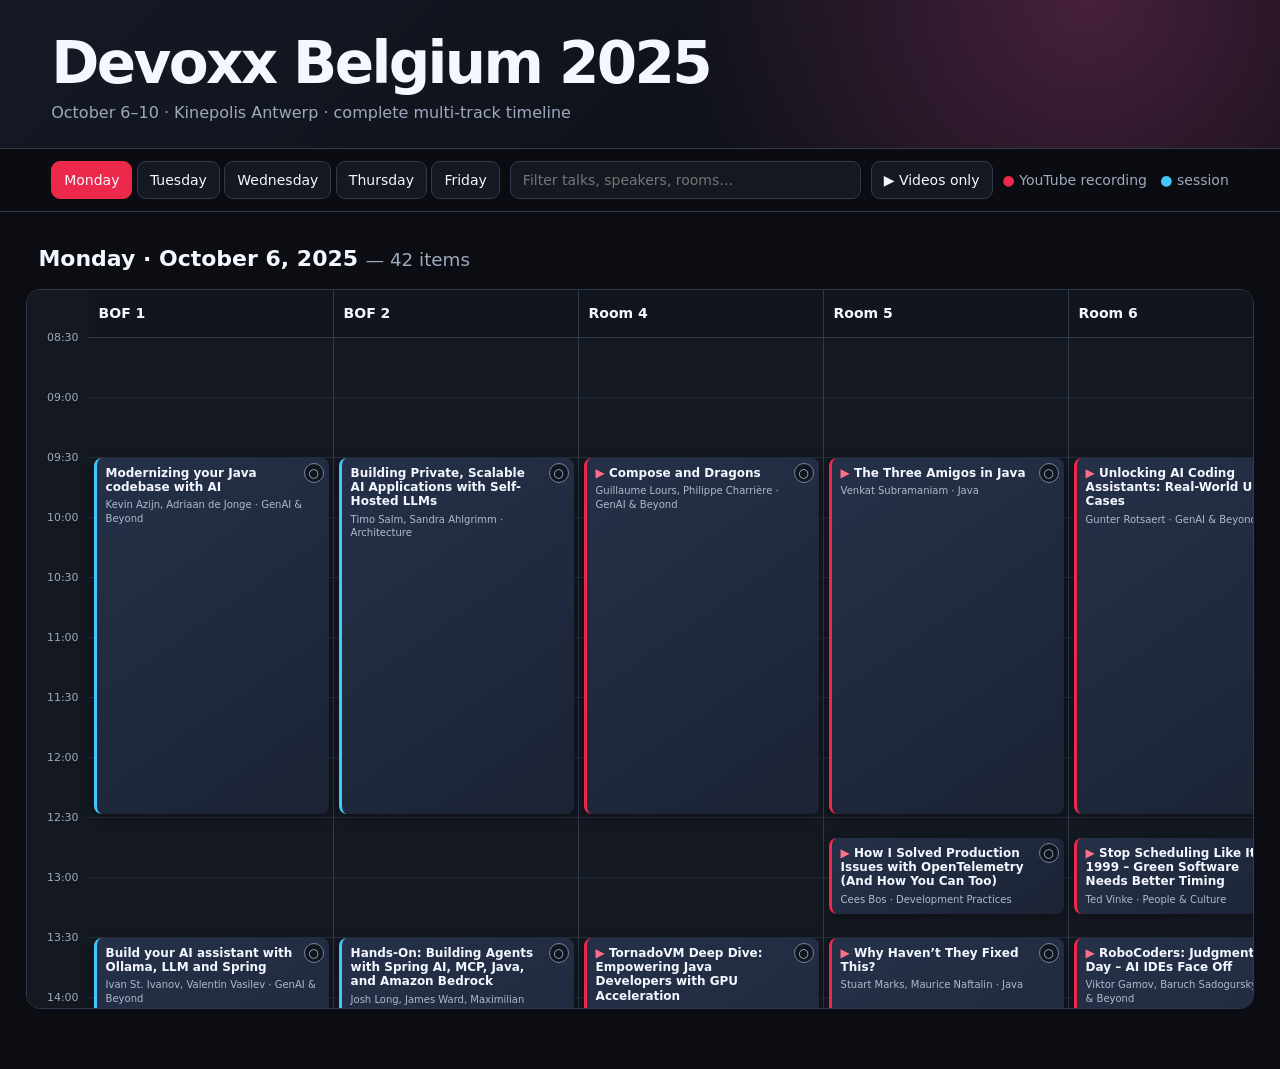
==== devoxx-belgium-2025-schedule.html @ 2603da9e "init" ====
<!doctype html>
<html lang="en"><head><meta charset="utf-8"><meta name="viewport" content="width=device-width,initial-scale=1">
<title>Devoxx Belgium 2025 — Full schedule</title>
<style>
:root{--bg:#0b0d12;--panel:#141821;--card:#1b2130;--ink:#f4f7ff;--muted:#9da9bd;--line:#303a4d;--red:#ec294b;--blue:#42c7ff;--hour:120px;--lane:245px}*{box-sizing:border-box}body{margin:0;background:var(--bg);color:var(--ink);font:14px/1.35 Inter,ui-sans-serif,system-ui,sans-serif}header{padding:34px clamp(18px,4vw,60px) 24px;background:radial-gradient(circle at 85% 0,#46203c 0,transparent 37%),linear-gradient(135deg,#151925,#0b0d12);border-bottom:1px solid var(--line)}h1{font-size:clamp(30px,5vw,58px);line-height:1;margin:0 0 10px;letter-spacing:-.045em}header p{color:var(--muted);font-size:16px;margin:0}.controls{position:sticky;top:0;z-index:20;display:flex;gap:10px;align-items:center;flex-wrap:wrap;padding:12px clamp(18px,4vw,60px);background:#0b0d12ed;border-bottom:1px solid var(--line);backdrop-filter:blur(10px)}button,input{border:1px solid var(--line);border-radius:9px;background:var(--panel);color:var(--ink);padding:9px 12px;font:inherit}button{cursor:pointer}button.active{background:var(--red);border-color:var(--red)}input{min-width:250px;flex:1;max-width:430px}.legend{margin-left:auto;color:var(--muted)}main{padding:24px clamp(8px,2vw,28px) 60px}.day{display:none}.day.active{display:block}.day-head{margin:8px 0 15px clamp(10px,1vw,20px);font-size:22px}.scroller{overflow:auto;border:1px solid var(--line);border-radius:14px;background:var(--panel);max-height:calc(100vh - 180px)}.board{position:relative;min-width:max-content}.rooms{display:flex;position:sticky;top:0;z-index:8;margin-left:62px;height:48px;background:#11151e;border-bottom:1px solid var(--line)}.room{width:var(--lane);flex:none;padding:14px 10px;font-weight:700;border-right:1px solid var(--line)}.timegrid{position:relative;margin-left:62px}.lane{position:absolute;top:0;width:var(--lane);border-right:1px solid var(--line);background-image:repeating-linear-gradient(to bottom,transparent 0,transparent calc(var(--hour)/2 - 1px),#252d3d calc(var(--hour)/2),transparent calc(var(--hour)/2 + 1px),transparent calc(var(--hour) - 1px),#394358 var(--hour))}.tick{position:absolute;left:-62px;width:62px;color:var(--muted);font-size:11px;transform:translateY(-7px);padding-right:10px;text-align:right}.event{position:absolute;width:calc(var(--lane) - 10px);margin-left:5px;padding:8px 9px;border-radius:8px;background:linear-gradient(145deg,#253149,#1b2334);border-left:3px solid var(--blue);overflow:hidden;color:var(--ink);text-decoration:none;box-shadow:0 3px 12px #0005;transition:.15s}.event:hover{transform:translateY(-1px);filter:brightness(1.15);z-index:5}.event:not(.break){cursor:pointer}.event.video{border-left-color:var(--red)}.event.break{background:#171b23;border-left-color:#566075;color:var(--muted);box-shadow:none}.event .title{font-size:12px;font-weight:750;line-height:1.18;padding-right:22px}.event .meta{font-size:10px;color:#afbacb;margin-top:4px}.event .watch{color:#ff7088}.team-rating{display:inline-block;margin-top:5px;padding:2px 5px;border-radius:4px;background:#293246;color:#dbe4f3;font-size:9px;font-weight:800}.team-rating.good{background:#176a47;color:#c8ffe4}.team-rating.great{background:#a46d0b;color:#fff3bd}.event.seen{opacity:.52;filter:saturate(.3)}.event.seen .title{text-decoration:line-through}.seen-toggle{position:absolute;right:5px;top:5px;width:20px;height:20px;padding:0;border-radius:50%;border:1px solid #77839a;background:#101620;color:#b8c3d6;font-size:12px;line-height:18px;z-index:2}.seen-toggle:hover,.event.seen .seen-toggle{background:#38b978;border-color:#38b978;color:#07140d}.empty{padding:60px;text-align:center;color:var(--muted)}dialog{width:min(720px,calc(100% - 28px));max-height:88vh;padding:0;border:1px solid var(--line);border-radius:16px;background:#151a24;color:var(--ink);box-shadow:0 25px 90px #000c}dialog::backdrop{background:#02040ac9;backdrop-filter:blur(4px)}.modal-image{display:block;width:100%;max-height:360px;object-fit:cover;background:#080a0e}.modal-body{padding:24px}.modal-head{display:flex;align-items:flex-start;gap:18px}.modal-head h2{margin:0;font-size:24px;line-height:1.15}.modal-close{flex:none;margin-left:auto;width:34px;height:34px;padding:0;font-size:22px;line-height:30px}.modal-meta{margin:9px 0 20px;color:var(--muted)}.modal-description{font-size:15px;line-height:1.65}.modal-description p{margin:0 0 12px}.modal-description ul{padding-left:22px}.modal-actions{display:flex;gap:10px;margin-top:24px}.youtube-button{display:inline-block;padding:10px 15px;border-radius:9px;background:var(--red);color:#fff;font-weight:750;text-decoration:none}.youtube-button:hover{filter:brightness(1.12)}@media(max-width:700px){:root{--lane:210px}.legend{display:none}.controls{padding:9px}.scroller{max-height:calc(100vh - 160px)}}
</style></head><body>
<header><h1>Devoxx Belgium 2025</h1><p>October 6–10 · Kinepolis Antwerp · complete multi-track timeline</p></header>
<div class="controls"><div id="tabs"></div><input id="search" type="search" placeholder="Filter talks, speakers, rooms…"><button id="videoOnly">▶ Videos only</button><span class="legend"><b style="color:#ec294b">●</b> YouTube recording &nbsp; <b style="color:#42c7ff">●</b> session</span></div>
<main id="app"></main>
<dialog id="talkDialog"><img class="modal-image" id="modalImage" alt="" hidden><div class="modal-body"><div class="modal-head"><h2 id="modalTitle"></h2><button class="modal-close" aria-label="Close">×</button></div><div class="modal-meta" id="modalMeta"></div><div class="modal-description" id="modalDescription"></div><div class="modal-actions" id="modalActions"></div></div></dialog>
<script>const DAYS=[{"name": "Monday", "date": "2025-10-06", "slots": [{"from": "2025-10-06T06:30:00Z", "to": "2025-10-06T07:30:00Z", "room": "Exhibition Hall", "kind": "Registration & Breakfast", "pause": true, "talk": null}, {"from": "2025-10-06T07:30:00Z", "to": "2025-10-06T10:30:00Z", "room": "Room 4", "kind": "Deep Dive", "pause": false, "talk": {"id": 26833, "title": "Compose and Dragons", "speakers": [{"fullName": "Guillaume Lours", "company": "Docker", "imageUrl": "https://lh3.googleusercontent.com/a-/AOh14Gi6k2N2uyqFn8HjBBUGPXeQwyLVwKVqMQ7T_Ie-=s96-c"}, {"fullName": "Philippe Charrière", "company": "Docker", "imageUrl": "https://lh3.googleusercontent.com/a/ACg8ocLQGEAI-WrKfK0GcZQeaE_1faVjy9IugtbGNdeBBXjMya3rZD0=s96-c"}], "track": {"name": "GenAI & Beyond"}, "audienceLevel": "BEGINNER", "youtubeUrl": "https://www.youtube.com/watch?v=EvF99CRz1Ds", "description": "What if we could create an entire role-playing game universe populated entirely by “intelligent” AI agents, each running in their own Docker container?<br>In this session, we’ll show you how to turn Docker Desktop into a full-fledged RPG simulation platform 🏰.<br>Using <strong>Docker Model Runner<\/strong>, <strong>Docker MCP Toolkit<\/strong>, <strong>MCP Gateway and Compose<\/strong>, we’ll deploy a full ecosystem where every character in the game becomes an autonomous AI agent:<br><ul><li><strong>NPCs (Non-Player Characters)<\/strong>: Every villager, merchant, or ally comes with their own personality and memory.<\/li><li><strong>Dungeon Monsters<\/strong>: Adversaries with adaptive behavior and tactical intelligence (well… not <em>this<\/em> time, they’ll just roll dice).<\/li><li><strong>Game Master (GM)<\/strong>: An agent with a global view of the game, managing movement (and thus the dungeon map), battles, HP, and game rules (all thanks to <strong>MCP<\/strong>).<\/li><\/ul>Through the <strong>Model Context Protocol (MCP)<\/strong> and <strong>RAG (Retrieval-Augmented Generation)<\/strong> techniques, agents will share a collective memory, and <strong>A2A (Agent-to-Agent)<\/strong> protocol will enable character interactions.<br>We’ll show how <strong>Docker Compose<\/strong> orchestrates this swarm of agents, enabling simple and scalable deployment, e.g., spawn 5 young werewolves in the Whispering Hall.<br>A fun excuse to introduce attendees to:<br><ul><li>Multi-container architectures for AI agents using multiple LLMs<\/li><li>Integrating Docker Model Runner with MCP (and especially the MCP Toolkit)<\/li><li>Inter-agent communication patterns<\/li><li>Show how a MCP gateway manages interaction between agents<\/li><li>Managing persistence and shared memory with RAG<\/li><\/ul>", "slidesUrl": "", "teamRating": null}}, {"from": "2025-10-06T07:30:00Z", "to": "2025-10-06T10:30:00Z", "room": "Room 5", "kind": "Deep Dive", "pause": false, "talk": {"id": 41951, "title": "The Three Amigos in Java", "speakers": [{"fullName": "Venkat Subramaniam", "company": null, "imageUrl": "https://devoxxian-image-thumbnails.s3-eu-west-1.amazonaws.com/profile-bf6e6f9f-f295-47a6-bae9-acbabd7e1eb9.jpg"}], "track": {"name": "Java"}, "audienceLevel": "BEGINNER", "youtubeUrl": "https://www.youtube.com/watch?v=00BoeRkumG8", "description": "The meticulous, yet fast-paced, evolution of Java has brought us three separate features, Records, Sealed classes/interfaces, and The Pattern Matching facility. What's truly exciting is not just the sheer power of each one of these, but how these three come together to bring out the capability to implement Data Oriented Programming. In this comprehensive presentation we will start by looking at each one of these features, then see how these interplay with each other, and make a case for Data Oriented Programming and if and when we should choose that over the traditional Object Oriented Programming.", "slidesUrl": "", "teamRating": null}}, {"from": "2025-10-06T07:30:00Z", "to": "2025-10-06T10:30:00Z", "room": "Room 6", "kind": "Deep Dive", "pause": false, "talk": {"id": 12492, "title": "Unlocking AI Coding Assistants: Real-World Use Cases", "speakers": [{"fullName": "Gunter Rotsaert", "company": "ICT TriOpSys", "imageUrl": "https://devoxxian-image-thumbnails.s3-eu-west-1.amazonaws.com/profile-b20ced02-e1b6-4a64-b126-fda554aed532.jpg"}], "track": {"name": "GenAI & Beyond"}, "audienceLevel": "BEGINNER", "youtubeUrl": "https://www.youtube.com/watch?v=LtAe8EB72OI", "description": "Have you struggled with AI coding assistants, finding their outputs inaccurate, non-compilable, or inconsistent with your coding standards? This was my experience too, until I discovered how to harness their true potential. By learning to interpret their responses, refine prompts, and recognize their limitations, I transformed AI coding assistants into invaluable tools for writing production-grade software.<br>In this talk, I will share real-world examples from my own projects, highlighting how AI coding assistants can significantly enhance your development workflow. Through practical tips and tricks, you will learn how to maximize the benefits of these tools, ensuring they become an integral part of your coding process. Then, take it a step further and uncover the capabilities of agentic coding.", "slidesUrl": "", "teamRating": null}}, {"from": "2025-10-06T07:30:00Z", "to": "2025-10-06T10:30:00Z", "room": "Room 8", "kind": "Deep Dive", "pause": false, "talk": {"id": 4717, "title": "Java 21 to 25 - Better Language, Better APIs, Better Runtime", "speakers": [{"fullName": "Nicolai Parlog", "company": "Oracle", "imageUrl": "https://devoxxian-image-thumbnails.s3-eu-west-1.amazonaws.com/profile-7513a9db-6f8e-41a9-827e-848cbd8e3b13.jpg"}], "track": {"name": "Java"}, "audienceLevel": "INTERMEDIATE", "youtubeUrl": "https://www.youtube.com/watch?v=lCprbhmX4II", "description": "Java 25 will be the next release with long-term support and a lot has happened since the last one:<br><br><ul><li>from unnamed patterns and flexible constructors to module imports<\/li><li>from the foreign-function and memory API to stream gatherers and the class-file API<\/li><li>from a simpler <em>main<\/em> to launching multi-source-file programs<\/li><li>from Markdown in JavaDoc to quantum-resistend encryption<\/li><li>from faster launch times to improved garbage collection<\/li><\/ul><br>There are plenty of features in the language, API, and runtime to discuss - whether new, improved, or finalized. So let's go over them!", "slidesUrl": "", "teamRating": null}}, {"from": "2025-10-06T07:30:00Z", "to": "2025-10-06T10:30:00Z", "room": "Room 9", "kind": "Deep Dive", "pause": false, "talk": {"id": 3265, "title": "Bootiful Spring Boot: the Deep-Dive", "speakers": [{"fullName": "Josh Long", "company": "the Spring team", "imageUrl": "https://devoxxian-image-thumbnails.s3-eu-west-1.amazonaws.com/profile-5c074f46-dfb5-4caf-872c-c8f7d216345a.jpg"}], "track": {"name": "Server Side Java"}, "audienceLevel": "BEGINNER", "youtubeUrl": "https://www.youtube.com/watch?v=nzDpu4qh0jA", "description": "Hi, Spring fans! Developers today are being asked to deliver more with less time and build ever more efficient services, and Spring is ready to help you meet the demands. In this workshop, we'll take a roving tour of all things Spring, looking at fundamentals of the Spring component model, look at Spring Boot, and then see how to apply Spring in the context of batch processing, security, data processing, modular architecture, miroservices, messaging, AI, and so much more.<br><br>Here's a rough outline whose contents we may, or may not, get to assuming enough time (a day or two):<br><br><h3>Development Desk Check<\/h3><ul><li>the Spring JavaFormat Plugin<ul><li>Python, <code>gofmt<\/code>, your favorite IDE<\/li><\/ul><\/li><li>the power of environment variables<\/li><li>IDEs<\/li><li>SDKMAN<ul><li><code>.sdkman<\/code><\/li><\/ul><\/li><li>direnv<ul><li><code>.envrc<\/code><\/li><\/ul><\/li><li>a good password manager for secrets<\/li><\/ul><h3><\/h3><h3>Beans<\/h3><ul><li>dependency injection from first principles<\/li><li>bean configuration<\/li><li>lifecycles <\/li><\/ul><h3>Data<\/h3><ul><li>JdbcClient, ORMs, etc.<\/li><\/ul><h3>Web Programming<\/h3><ul><li>clients: <code>RestTemplate<\/code>, <code>RestClient<\/code>, declarative interface clients<\/li><li>REST<\/li><li>GraphQL<\/li><li>gRPC<\/li><\/ul><h3>Architecting for Modularity<\/h3><ul><li>Privacy<\/li><li>Spring Modulith<\/li><li>Externalized messages<\/li><li>Testing<\/li><\/ul><h3>Microservices<\/h3><ul><li>centralized configuration<\/li><li>API gateways<\/li><li>service registration and discovery<\/li><\/ul><h3>Messaging and Integration<\/h3><ul><li>\"What do you mean by Event Driven?\"<\/li><li>Spring Integration<\/li><\/ul><h3>Security<\/h3><ul><li>adding form login to an application<\/li><li>authentication<\/li><li>authorization<\/li><li>passkeys<\/li><li>one time tokens<\/li><li>OAuth<ul><li>the Spring Authorizatinm Server<\/li><li>OAuth clients<\/li><li>OAuth resource servers<\/li><li>protecting messaging code<\/li><\/ul><\/li><\/ul><br><br>", "slidesUrl": "", "teamRating": null}}, {"from": "2025-10-06T07:30:00Z", "to": "2025-10-06T10:30:00Z", "room": "BOF 1", "kind": "Hands-on Lab", "pause": false, "talk": {"id": 26837, "title": "Modernizing your Java codebase with AI", "speakers": [{"fullName": "Kevin Azijn", "company": "Amazon Web Services", "imageUrl": "https://lh3.googleusercontent.com/a-/AOh14GhjhbjLgr8SztEFS2XZ6gHrw4BbVPKR7inn3F6cROw=s96-c"}, {"fullName": "Adriaan de Jonge", "company": "AWS", "imageUrl": "https://devoxxian-image-thumbnails.s3-eu-west-1.amazonaws.com/profile-73af641c-37a9-4b26-a24a-e9417e520158.jpg"}], "track": {"name": "GenAI & Beyond"}, "audienceLevel": "INTERMEDIATE", "youtubeUrl": "", "description": "Join us for an intensive, practical workshop exploring Amazon & AWS's proven strategies for modernizing Java applications at scale. Drawing from real-world experience migrating thousands of Java applications, this session will demonstrate how organizations can successfully transition from JDK 8 to modern Java versions and also more advanced migrations and modernization challenges.<br><br>You will transform a Java 8 to Java 21 using step-by-step migration and full automated agent transformation and also optional hands-on lab for frameworks migration and paradigm shift creating MCP tools for existing codebases.<br><br><strong>Key Learning Outcomes:<\/strong><br><ul><li>Understand the business case for Java modernization, including concrete examples of 40% memory reduction and 90% improvement in cold start times<\/li><li>Prepare your codebase creating lacking documentation, dependency mapping and leadership reports using AI<\/li><li>Master different migration approaches, from simple runtime switches to frameworks migration and paradigm shifts like REST to MCP<\/li><li>Learn to leverage opensource and AI-powered tools for code transformation<\/li><li>Gain hands-on experience with practical modernization tools including OpenRewrite, Amazon Q CLI and AI transformation agents<\/li><\/ul><strong>Workshop Highlights:<\/strong><br><ul><li>Live demonstrations of legacy code analysis and transformation<\/li><li>Practical guidance on monolith refactoring and dependency management<\/li><li>Best practices for future-proofing Java applications<\/li><\/ul><br><em>\"Friends don't let friends to run JDK8!\"<\/em>", "slidesUrl": "", "teamRating": null}}, {"from": "2025-10-06T07:30:00Z", "to": "2025-10-06T10:30:00Z", "room": "BOF 2", "kind": "Hands-on Lab", "pause": false, "talk": {"id": 25270, "title": "Building Private, Scalable AI Applications with Self-Hosted LLMs", "speakers": [{"fullName": "Timo Salm", "company": "Broadcom", "imageUrl": "https://devoxxian-image-thumbnails.s3-eu-west-1.amazonaws.com/profile-ffe915c7-7810-4a67-986d-83f2b890a08c.jpg"}, {"fullName": "Sandra Ahlgrimm", "company": "Microsoft", "imageUrl": "https://devoxxian-image-thumbnails.s3-eu-west-1.amazonaws.com/profile-69fdde05-58df-4547-95bc-6701e979fabd.jpg"}], "track": {"name": "Architecture"}, "audienceLevel": "BEGINNER", "youtubeUrl": "", "description": "Tools like ChatGPT, Claude, and Copilot are powerful, but relying on them means giving up control of your data to third-party providers.<br><br>For organizations bound by confidentiality or regulatory requirements, self-hosted models such as Llama, Mistral, Phi, and Qwen provide a secure alternative, running locally or on Kubernetes clusters. Often, the small language models naturally fit well into Domain-Driven Design architectures.<br><br>In this tutorial, you’ll learn how to:<br>- Build a sample AI application using Java and Spring AI<br>- Integrate the application with a self-hosted LLM<br>- Deploy and scale both the application and the LLM on Kubernetes<br>- Implement an asynchronous architecture using message queues<br>- Ensure production readiness with resource requests, autoscaling, and real-time metrics<br>- Dive deeper into AI capabilities, create an MCP Server and a Client consuming<br><br>While the example application uses Java, all concepts around LLM deployment and scaling are fully language-agnostic, making this workshop valuable for developers of all backgrounds.<br><br>Join us to build secure, scalable AI solutions that keep your data under control.", "slidesUrl": "", "teamRating": null}}, {"from": "2025-10-06T10:30:00Z", "to": "2025-10-06T11:30:00Z", "room": "Exhibition Hall", "kind": "Lunch", "pause": true, "talk": null}, {"from": "2025-10-06T10:40:00Z", "to": "2025-10-06T11:20:00Z", "room": "Room 5", "kind": "Lunch Talk", "pause": false, "talk": {"id": 25293, "title": "How I Solved Production Issues with OpenTelemetry (And How You Can Too)", "speakers": [{"fullName": "Cees Bos", "company": "OpenValue", "imageUrl": "https://devoxxian-image-thumbnails.s3-eu-west-1.amazonaws.com/profile-87d315e6-a148-4b2d-8118-f4c4b0b32aad.jpg"}], "track": {"name": "Development Practices"}, "audienceLevel": "BEGINNER", "youtubeUrl": "https://www.youtube.com/watch?v=T5SEnaUKABw", "description": "Ensuring the reliability of your Java applications is critical in today's fast-paced world. But how do you identify and fix production issues before they get worse? With cloud-native applications, it can be even more difficult because you can't log into the system to get some of the data you need. The answer lies in observability - and in particular, OpenTelemetry.<br><br>In this session, I'll show you how I used OpenTelemetry to solve several production problems. You'll learn how I uncovered critical issues that were invisible without the right telemetry data - and how you can do the same. OpenTelemetry provides the tools you need to understand what's happening in your application in real time, from tracking down hidden bugs to uncovering system bottlenecks. These solutions have significantly improved our applications' performance and reliability.<br><br>A key concept we will use is traces. Architecture diagrams often don't tell the whole story, especially in microservices landscapes. I'll show you how traces can help you build a service graph and save you hours in a crisis. A service graph gives you an overview and helps to find problems.<br><br>Whether you're new to observability or a seasoned professional, this session will give you practical insights and tools to improve your application's observability and change the way how you handle production issues. Solving problems is much easier with the right data at your fingertips.", "slidesUrl": "", "teamRating": null}}, {"from": "2025-10-06T10:40:00Z", "to": "2025-10-06T11:20:00Z", "room": "Room 6", "kind": "Lunch Talk", "pause": false, "talk": {"id": 26284, "title": "Stop Scheduling Like It’s 1999 – Green Software Needs Better Timing", "speakers": [{"fullName": "Ted Vinke", "company": "First8 Conclusion", "imageUrl": "https://lh3.googleusercontent.com/a/ACg8ocKibl_CYYxRM6yjZqKPL8QS4a4Gahe9CPdRq7rz-0lUF9XQUfYDGg=s96-c"}], "track": {"name": "People & Culture"}, "audienceLevel": "BEGINNER", "youtubeUrl": "https://www.youtube.com/watch?v=na7yitK39kY", "description": "Software, like dinner, is often prepared at night—automated jobs ticking away silently while the team sleeps. But not all kilowatt-hours are created equal. Some are green and clean. Others… well, let’s just say your 2 a.m. batch job might be dirtier than you think.<br>In this talk, I’ll show how we turned that awkward insight into an actual Java library: <em>GreenScheduled<\/em>. With one Spring annotation, your jobs can now wait patiently for a greener moment to run—based on real-time carbon intensity data from the electricity grid.<br><br>You’ll get a glimpse into:<br><ul><li>Why timing matters for sustainability (yes, even in software)<\/li><li>How we calculate the “least dirty” execution window<\/li><li>What went wrong while building it (spoiler: time zones are evil)<\/li><li>And what’s coming next (hint: Quarkus wants in too)<\/li><\/ul><br>Expect real use cases, some mild shaming of legacy cron setups—and a hopeful look at how developers can make a difference, one job at a time.<br><br><h3>👥 <strong>Target Audience<\/strong><\/h3>Java developers, tech leads, DevOps engineers, and anyone who's ever written a cron job and never thought about what the power grid was doing at that moment.", "slidesUrl": "", "teamRating": null}}, {"from": "2025-10-06T10:40:00Z", "to": "2025-10-06T11:20:00Z", "room": "Room 9", "kind": "Lunch Talk", "pause": false, "talk": {"id": 16260, "title": "Protect your AI applications with the help of the OWASP GenAI Security Project", "speakers": [{"fullName": "Nicolas Humblot", "company": "Siteflow", "imageUrl": "https://devoxxian-image-thumbnails.s3-eu-west-1.amazonaws.com/profile-d1d2bc6e-75cf-4904-a43e-480ccee88f96.jpg"}], "track": {"name": "Security"}, "audienceLevel": "BEGINNER", "youtubeUrl": "https://www.youtube.com/watch?v=7Loz3HRRdzI", "description": "Excited about AI, you create your first application using an LLM. You would like to share your product with the world, but you wonder what you should look for to ensure it is secure before releasing it. The OWASP community has been producing documentation, tools, and technologies in the field of application security for more than two decades. Let's discover together how it can help us secure our AI apps!<br><br>In this talk, we will see the different initiatives launched by the OWASP GenAI Security Project and the populations they are targeting. We will then look at a typical agentic AI application architecture so we can have an overview of the different threats each component may face. To get some tools to be able to adjust to our own specific use cases, we will look at a list of questions we can ask ourselves to adapt our risk perception in different environments. To conclude, we will see how we can improve our applications to protect them.<br><br>When leaving this talk, you will be provided references to deepen your knowledge and invited to join a passionate community aiming to improve software security.", "slidesUrl": "", "teamRating": null}}, {"from": "2025-10-06T11:30:00Z", "to": "2025-10-06T14:30:00Z", "room": "Room 4", "kind": "Deep Dive", "pause": false, "talk": {"id": 22120, "title": "TornadoVM Deep Dive: Empowering Java Developers with GPU Acceleration", "speakers": [{"fullName": "Michalis Papadimitriou", "company": "University of Manchester", "imageUrl": "https://devoxxian-image-thumbnails.s3-eu-west-1.amazonaws.com/profile-12efd8ad-2284-4e62-95d6-fd64fd8a95a8.jpeg"}, {"fullName": "Thanos Stratikopoulos", "company": "The University of Manchester", "imageUrl": "https://devoxxian-image-thumbnails.s3-eu-west-1.amazonaws.com/profile-5e223ddc-5b3d-47e1-8531-5e90ebf396c0.jpeg"}, {"fullName": "Christos Kotselidis", "company": "University of Mancheter/Pierer Innovation", "imageUrl": "https://avatars.githubusercontent.com/u/17125884?v=4"}, {"fullName": "Maria Xekalaki", "company": "The University of Manchester", "imageUrl": "https://devoxxian-image-thumbnails.s3-eu-west-1.amazonaws.com/profile-c2b861bf-3535-44a5-9b08-1693e0b97617.jpg"}], "track": {"name": "Java"}, "audienceLevel": "BEGINNER", "youtubeUrl": "https://www.youtube.com/watch?v=WNQ5ylMs4Ok", "description": "<p>TornadoVM is an open-source technology that enables Java developers to tap into the power of GPUs and other hardware accelerators - without needing deep expertise in GPU programming. Designed for seamless integration, TornadoVM works with most major JDK distributions, including Amazon Corretto, GraalVM, OpenJDK, Red Hat Mandrel, Microsoft JDK, and Azul Zulu. Under the hood, it extends the Graal compiler with GPU code generation and introduces powerful runtime features, such as dynamic reconfiguration and multi-device execution.<br><p><br><p>This deep dive session will guide the audience through the TornadoVM ecosystem, showing how it complements and enhances the Java tooling landscape:<br><ol><li><strong>Crash Intro to GPU Programming<\/strong> - A quick overview of the GPU programming model and data parallelism.<\/li><li><strong>TornadoVM API Overview<\/strong> – Learn how to annotate and structure Java code to express parallelism and enable transparent offloading to accelerators.<\/li><li><strong>Tool Ecosystem<\/strong> – Discover the TornadoInsight IntelliJ plugin for profiling and debugging, and explore the TornadoVM Bytecode Visualizer to understand how Java code is transformed for heterogeneous targets.<\/li><li><strong>Live Demo: LLM Optimization<\/strong> – Integration with a separate Java project that will explain various optimizations applied at a large language model (LLM) pipeline, showcasing real-world GPU acceleration and performance insights. At this point we will see various attributes that can affect performance including data movements and code generation.<\/li><\/ol><br>", "slidesUrl": "", "teamRating": null}}, {"from": "2025-10-06T11:30:00Z", "to": "2025-10-06T14:30:00Z", "room": "Room 5", "kind": "Deep Dive", "pause": false, "talk": {"id": 23159, "title": "Why Haven’t They Fixed This?", "speakers": [{"fullName": "Stuart Marks", "company": "Oracle", "imageUrl": "https://devoxxian-image-thumbnails.s3-eu-west-1.amazonaws.com/profile-7c2d7f17-7947-4be2-8b42-8d0f17a541d1.jpg"}, {"fullName": "Maurice  Naftalin", "company": "Morningside Light Ltd", "imageUrl": "https://devoxxian-image-thumbnails.s3-eu-west-1.amazonaws.com/profile-739686fa-b74a-47e6-a57b-06100a67d7c1.jpg"}], "track": {"name": "Java"}, "audienceLevel": "INTERMEDIATE", "youtubeUrl": "https://www.youtube.com/watch?v=dwcNiEEuV_Y", "description": "We’ve just celebrated Java’s 30th birthday. While relishing all the great features built up over three decades, you might have asked yourself about some of the not-so-great problems with the language and the platform. When you see these problems, including some that are a quarter of a century old, you’ve probably wondered: why couldn’t they have just fixed it? For example:<br><br><ul><li>Why does type inference sometimes fail in really obvious cases?<\/li><li>Why don’t we have iterators that can handle concurrent modification promptly and consistently?<\/li><li>Why does comparing two sets for equality sometimes produce such strange results?<\/li><li>If immutability is such a great idea, why doesn’t Java support it?<\/li><li>Modifying a set element often breaks the set. Why can't the collections framework handle this better?<\/li><\/ul><br>These look like they should be easy to fix! In this talk, we’ll see whether that’s true, we’ll argue over the different possible solutions, and we’ll see whether we can outthink the Java designers with a good solution, or a better one than they chose. You’ll come away from this talk with a deeper understanding of the problems of language and API design, and of how to use the solutions that Java provides. And ready, perhaps, to start supplying your own solutions!", "slidesUrl": "", "teamRating": null}}, {"from": "2025-10-06T11:30:00Z", "to": "2025-10-06T14:30:00Z", "room": "Room 6", "kind": "Deep Dive", "pause": false, "talk": {"id": 7704, "title": "RoboCoders: Judgment Day – AI IDEs Face Off", "speakers": [{"fullName": "Viktor Gamov", "company": "Confluent", "imageUrl": "https://devoxxian-image-thumbnails.s3-eu-west-1.amazonaws.com/profile-14c7e7e4-7c85-43d8-b222-5d81b5b34dfd.jpeg"}, {"fullName": "Baruch Sadogursky", "company": "TuxCare", "imageUrl": "https://devoxxian-image-thumbnails.s3-eu-west-1.amazonaws.com/profile-69d1c432-22d7-43b0-8db6-9ad03ecabb11.png"}], "track": {"name": "GenAI & Beyond"}, "audienceLevel": "BEGINNER", "youtubeUrl": "https://www.youtube.com/watch?v=V_73mdDxplQ", "description": "Can AI-powered IDEs take software development to the next level? Unlike traditional code assistants that provide suggestions or guidance, AI-driven IDEs like Cursor and Windsurf promise to act as full-fledged agents capable of handling entire workflows. In this live showdown, we’re putting that promise to the test by challenging these tools to build a smart light bulb controller—something we’ve never developed before.<br><br>From setting up the project and implementing features to testing, debugging, and optimizing, the AI will take the reins. This isn’t about helping—it’s about doing. The audience will decide the winner based on how well the tools perform and, of course, whether the demo actually works.<br><br>Join us to see if AI IDEs can deliver on their bold promise of transforming development, or if they’re just another stepping stone on the path to something bigger.", "slidesUrl": "", "teamRating": null}}, {"from": "2025-10-06T11:30:00Z", "to": "2025-10-06T14:30:00Z", "room": "Room 8", "kind": "Deep Dive", "pause": false, "talk": {"id": 41952, "title": "Extending Functional Pipeline with Gatherers", "speakers": [{"fullName": "Venkat Subramaniam", "company": null, "imageUrl": "https://devoxxian-image-thumbnails.s3-eu-west-1.amazonaws.com/profile-bf6e6f9f-f295-47a6-bae9-acbabd7e1eb9.jpg"}], "track": {"name": "Java"}, "audienceLevel": "INTERMEDIATE", "youtubeUrl": "https://www.youtube.com/watch?v=qgGIIpsF050", "description": "We've had the ability to extend the terminal operation of a functional pipeline from the day one, thanks to the Collectors interface and the collect method. However, until recently we had no way to extend the intermediate steps of the functional pipeline. Why would we want to do that anyways, one may wonder. Aren't the built-in functions that make up the pipeline sufficient, one may ask. In this deep dive we will first explore the need to extend the functional pipeline. Then we will discuss what the new gatherer method and the Gatherers interface bring along. We will discuss the different types of Gatherers, when to use the different options, and provide recommendations as to which flavor to choose.<br><br>", "slidesUrl": "", "teamRating": null}}, {"from": "2025-10-06T11:30:00Z", "to": "2025-10-06T14:30:00Z", "room": "Room 9", "kind": "Deep Dive", "pause": false, "talk": {"id": 20677, "title": "Large Scale Distributed LLM Inference with LLM-D and Kubernetes", "speakers": [{"fullName": "Abdel Sghiouar", "company": "Google Cloud", "imageUrl": "https://lh3.googleusercontent.com/a/AEdFTp6g4oRfPAQoq5bJH9DFV4xWnkIek9N3i08DYxe4SQ=s96-c"}], "track": {"name": "Architecture"}, "audienceLevel": "INTERMEDIATE", "youtubeUrl": "https://www.youtube.com/watch?v=ZcpD1M0Wa8Q", "description": "Running Large Language Models (LLMs) locally for experimentation is easy but running them in large scale architectures is not. It requires businesses looking to intergate LLMs into their critical paths to deal with the high costs and scarcity of GPU/TPU accelerators present a significant challenge. Striking the balance between performance, availability, scalability, and cost-efficiency is a must.<br><br>While Kubernetes is a ubiquitous runtime for modern workloads, deploying LLM inference effectively demands a specialized approach. Enter <strong>LLM-D<\/strong> a Cloud Native Kubernetes based high-performance distributed LLM inference framework. It's architecture centers around a well-lit path for anyone looking to serve at scale, with the fastest time-to-value and competitive performance per dollar, for most models across a diverse and comprehensive set of hardware accelerators.<br><br>In this deep dive we will start with a gentle introduction to the topic of Inference on Kubernetes and slowly work our way to why LLM-D and what kind of challenges it solves. LLM-D is a set of components and an opinionated architecture. Building on top of existing projects like vLLM, Prometheus, the Kubernetes Gateway API. It's optimized KV-cache aware routing and disaggregated serving are designed to operationalize GenAI deployments. The project was designed by the creators of vLLM (Redhat, Google, Bytedance) and it's licensed under the Apache 2 License.", "slidesUrl": "", "teamRating": null}}, {"from": "2025-10-06T11:30:00Z", "to": "2025-10-06T14:30:00Z", "room": "BOF 1", "kind": "Hands-on Lab", "pause": false, "talk": {"id": 3255, "title": "Build your AI assistant with Ollama, LLM and Spring", "speakers": [{"fullName": "Ivan St. Ivanov", "company": "VIDA Software LTD", "imageUrl": "https://devoxxian-image-thumbnails.s3-eu-west-1.amazonaws.com/profile-975b6b31-67b8-454c-9a08-7887bf7d6dc9.jpg"}, {"fullName": "Valentin Vasilev", "company": "Vida Software LTD", "imageUrl": "https://devoxxian-image-thumbnails.s3-eu-west-1.amazonaws.com/profile-1cbe59d6-84e6-4a1c-a463-accc27755da9.jpg"}], "track": {"name": "GenAI & Beyond"}, "audienceLevel": "INTERMEDIATE", "youtubeUrl": "", "description": "AI models are evolving rapidly, and as developers, we need to adapt to this new era where AI can enhance our applications in ways we never imagined. With modern APIs, we can offload computations and decision-making to powerful language models, making our applications smarter, more responsive, and highly personalized. Imagine building a smarter smart home—where an AI decides which devices should turn on or off based on real-time scenarios. Or creating a health assistant that analyzes a user’s medication list, flags potential interactions, and even considers allergies and medical history. How about a nutrition tracker that not only logs meals but also offers real-time dietary advice based on the user's body metrics? The possibilities are endless. In this hands-on lab, you’ll build a REST API application that takes user data, generates dynamic AI-powered responses, and processes the results logically. We'll be running a local LLM using Ollama API and integrating it into a Spring application, creating a seamless AI-powered assistant. <br><br>⚠ Note: This will be a more advanced session, requiring some prior experience with backend development. Make sure to also bring a beefier laptop with 16 GB of RAM as minimum.", "slidesUrl": "", "teamRating": null}}, {"from": "2025-10-06T11:30:00Z", "to": "2025-10-06T14:30:00Z", "room": "BOF 2", "kind": "Hands-on Lab", "pause": false, "talk": {"id": 12462, "title": "Hands-On: Building Agents with Spring AI, MCP, Java, and Amazon Bedrock", "speakers": [{"fullName": "Josh Long", "company": "the Spring team", "imageUrl": "https://devoxxian-image-thumbnails.s3-eu-west-1.amazonaws.com/profile-5c074f46-dfb5-4caf-872c-c8f7d216345a.jpg"}, {"fullName": "James Ward", "company": "AWS", "imageUrl": "https://devoxxian-image-thumbnails.s3-eu-west-1.amazonaws.com/profile-252a44f3-49db-43fa-8435-60a439b4bdb9.jpg"}, {"fullName": "Maximilian Schellhorn", "company": "AWS", "imageUrl": "https://devoxxian-image-thumbnails.s3-eu-west-1.amazonaws.com/profile-5ef5213a-25d1-428a-97bc-61459042b5a0.jpeg"}, {"fullName": "Matthew Meckes", "company": "AWS", "imageUrl": "https://devoxxian-image-thumbnails.s3-eu-west-1.amazonaws.com/profile-7f1e2e38-1ee6-49db-8e58-eceb98633f59.jpg"}], "track": {"name": "GenAI & Beyond"}, "audienceLevel": "INTERMEDIATE", "youtubeUrl": "", "description": "In this hands-on workshop you will learn how to build & deploy production-ready AI Agents. You will use Spring AI, MCP, Java, and Amazon Bedrock and learn how to deal with production concerns like observability and security. We will start with basic prompting then expand with chat memory, RAG, and integration through MCP. In the end we will have a multi-agent system where agents interact with other agents to accomplish high-level tasks.", "slidesUrl": "", "teamRating": null}}, {"from": "2025-10-06T12:00:00Z", "to": "2025-10-06T18:00:00Z", "room": "Exhibition Hall", "kind": "Exhibition Setup", "pause": true, "talk": null}, {"from": "2025-10-06T14:30:00Z", "to": "2025-10-06T14:50:00Z", "room": "Exhibition Hall", "kind": "Coffee Break", "pause": true, "talk": null}, {"from": "2025-10-06T14:50:00Z", "to": "2025-10-06T15:20:00Z", "room": "Room 4", "kind": "Tools-in-Action", "pause": false, "talk": {"id": 20679, "title": "Pod Right-sizing in the Second Decade of Kubernetes", "speakers": [{"fullName": "Abdel Sghiouar", "company": "Google Cloud", "imageUrl": "https://lh3.googleusercontent.com/a/AEdFTp6g4oRfPAQoq5bJH9DFV4xWnkIek9N3i08DYxe4SQ=s96-c"}], "track": {"name": "Development Practices"}, "audienceLevel": "BEGINNER", "youtubeUrl": "https://www.youtube.com/watch?v=60EoWj2gYdI", "description": "Historically, optimizing resource allocation for Kubernetes workloads was a painful trial-and-error process, forcing developers to choose between high startup costs or lengthy delays. This constant struggle to find the \"just right\" balance for pod resources diverted valuable time from feature development.<br><br>But with In-Place Pod Resize (IPPR) in Kubernetes, those days are over. IPPR streamlines resource management by allowing you to dynamically resize pods without a restart, opening the door to true right-sizing and vastly improved bin packing. This is especially important for Java developers who have to deal with startup time and optimized resource utilization inside the JVM<br><br>This talk will explore the benefits of IPPR, demonstrate how to leverage it for optimal resource allocation, and show its integration with Vertical Pod Autoscaler (VPA) to provide startup boosts for your applications.", "slidesUrl": "", "teamRating": null}}, {"from": "2025-10-06T14:50:00Z", "to": "2025-10-06T15:20:00Z", "room": "Room 5", "kind": "Tools-in-Action", "pause": false, "talk": {"id": 3253, "title": "From Space to Code: Using NASA's Open Data APIs with Kepler", "speakers": [{"fullName": "Ko Turk", "company": "Codelab", "imageUrl": "https://devoxxian-image-thumbnails.s3-eu-west-1.amazonaws.com/profile-06caa425-af89-4758-b8bd-c421d264a4d3.jpg"}], "track": {"name": "Mind the geek"}, "audienceLevel": "BEGINNER", "youtubeUrl": "https://www.youtube.com/watch?v=LmUsHagNp28", "description": "Do you know that NASA has a wealth of open APIs where you can access fascinating data from across our solar system and beyond?<br>In this talk we will discuss the:<br><ul><li>Astronomy Picture of the Day (APOD) - Get a glimpse into the beauty and mysteries of our universe through stunning space photography.<\/li><li>Mars Exploration - Can we live on the Red Planet? What are NASA’s plans for future missions?<\/li><li>Exoplanet Exploration - Is the possible life on other planets?<\/li><li>Earth Observation - Analyse the data of our own earth to make discoveries if we look into the climate, environmental health, and ecosystems.<\/li><\/ul><br>With these rich datasets, we'll demonstrate how to build applications that not only educate and inspire users, but also empower them to make more sustainable choices. We’re looking into measuring our own application with Kepler, not to be confused with the first satelite to discover exoplanets, but with the Kubernetes Efficient Power Level Exporter everyone can use. Kepler is a tool that is used to measure the power efficiency of applications running on Kubernetes.<br><br>Let’s unlock the power of Kepler together with NASA's open data to forge a path towards a more environmentally-friendly future.", "slidesUrl": "", "teamRating": null}}, {"from": "2025-10-06T14:50:00Z", "to": "2025-10-06T15:20:00Z", "room": "Room 6", "kind": "Tools-in-Action", "pause": false, "talk": {"id": 20691, "title": "Hands-on: Backlog.md - Plan Tasks with AI", "speakers": [{"fullName": "Alex Gavrilescu", "company": "Funstage GmbH", "imageUrl": "https://devoxxian-image-thumbnails.s3-eu-west-1.amazonaws.com/profile-d0170ec1-298a-453d-b656-cc7d3f0bed5a.jpg"}], "track": {"name": "Build Different"}, "audienceLevel": "INTERMEDIATE", "youtubeUrl": "https://www.youtube.com/watch?v=FIZbQbkgRG0", "description": "<strong>Overview<\/strong><br>Backlog.md is a CLI tool for managing project collaboration between humans and AI Agents in a git ecosystem - 100% offline tasks in your repo, optimized for AI Agents using Markdown files. Think Kanban but in your terminal. No MCP, no database, no hosting needed. Works on Mac, Windows and Linux!<br><br><strong>Description<\/strong><br>Backlog.md began as a way to tackle side projects with AI Agents like <strong>Claude‑Code<\/strong>, <strong>OpenAI Codex<\/strong>, and <strong>Google Jules<\/strong>. Today it’s a lightweight project‑management tool for solo devs and small teams.<br>Because each task is just a Markdown file in the repo, an agent can ingest the spec, understand full project context, and start implementing without any extra APIs or MCP servers required.<br>Key features:<br><ul><li><strong>Git‑native storage<\/strong> - tasks travel with your branches; merges keep boards in sync between local and remote branches.<\/li><li><code><strong>backlog board<\/strong><\/code> - a TUI that shows To Do • In Progress • Done, plus requirements and implementation plans.<\/li><li><code><strong>backlog browser<\/strong><\/code> - fires up a local web server so you can drag‑and‑drop cards in a slick offline UI; all changes are still plain Markdown.<\/li><\/ul>The talk targets developers and “vibe coders” who want the structure of Linear or Jira without the overhead—or the internet connection.<br><br><strong>Agenda<\/strong><br>1) Backlog.md Presentation<br>2) Vibe code <s>an app<\/s> app requirements -> Voice to PRD", "slidesUrl": "", "teamRating": null}}, {"from": "2025-10-06T14:50:00Z", "to": "2025-10-06T15:20:00Z", "room": "Room 8", "kind": "Tools-in-Action", "pause": false, "talk": {"id": 19146, "title": "Practical API Testing with OpenAPI and Citrus Framework", "speakers": [{"fullName": "Timon Borter", "company": "PostFinance AG", "imageUrl": "https://devoxxian-image-thumbnails.s3-eu-west-1.amazonaws.com/profile-a89b33ea-29bd-4e83-83f3-0b13d222be03.jpg"}], "track": {"name": "Development Practices"}, "audienceLevel": "INTERMEDIATE", "youtubeUrl": "https://www.youtube.com/watch?v=cvEd8PHXY3U", "description": "In this fast-paced tooling session, I'll show you how the Citrus Framework and Citrus Simulator can take your OpenAPI-based testing to the next level. Within the juicy 30-minute mark, I'll demonstrate how to generate Citrus actions from an OpenAPI specification. These actions can be used to test your system under test (SUT) in a black-box scenario. On the flip side, we'll use the same specification to create simulations of third-party systems - allowing you to isolate your SUT with confidence.<br><br>We'll cover how to:<br><ul><li>Generate test clients directly from your OpenAPI spec<\/li><li>Build simulations that return realistic, randomized data<\/li><li>Automatically validate schema conformity on both the client and simulation sides<\/li><\/ul><br>This setup not only improves test quality but also enhances collaboration between teams. Issues can be caught early in the specification phase, and by the time integration arrives, much of it has already been tested. It's also a promising first step toward contract testing with tools like Pact.<br><br>At PostFinance, one of Switzerland's leading banking companies, we use the Citrus Framework with OpenAPI testing every day to ensure seamless continuous integration across our services.", "slidesUrl": "", "teamRating": null}}, {"from": "2025-10-06T14:50:00Z", "to": "2025-10-06T15:20:00Z", "room": "Room 9", "kind": "Tools-in-Action", "pause": false, "talk": {"id": 23160, "title": "Java Adventures - JTaccuino, Java 25 and AI", "speakers": [{"fullName": "Sven Reimers", "company": "Airbus ", "imageUrl": "https://lh3.googleusercontent.com/a-/AFdZucoNxDrZRM-rxLR5unTKC2gX_lJcPO2h_HRwBs4pJA=s96-c"}], "track": {"name": "Java"}, "audienceLevel": "BEGINNER", "youtubeUrl": "https://www.youtube.com/watch?v=HJIst2dXKEA", "description": "A demo packed session awaits you showing you the latest Java 25 features using JTacccuino notebooks.<br><br>JTaccuino is a pure Java and JavaFX notebook solution, which allows for easy exploration in Java by leveraging JShell, dependency resolution, custom extensions and more. The aim is to reduce typical existing ceremony in API's for simpler and more scripting style interaction.<br><br>From new language features in Java 25 (JEP 502, 507, 508) to more infrastructure related innovations (JEP 520) and enhancements in former Java versions - buckle up for a roller coaster ride through the Java world of innovation.<br><br>As a companion on this ride JTaccuino will support you with interactive experimenting and AI augmented Java feature discovery - using local and open LLM's by leveraging LangChain4j and Ollama.", "slidesUrl": "", "teamRating": null}}, {"from": "2025-10-06T14:50:00Z", "to": "2025-10-06T16:50:00Z", "room": "BOF 1", "kind": "Hands-on Lab", "pause": false, "talk": {"id": 8902, "title": "Building secure AI agents with Quarkus LangChain4j", "speakers": [{"fullName": "Willem Jan Glerum", "company": "Lunatech", "imageUrl": "https://devoxxian-image-thumbnails.s3-eu-west-1.amazonaws.com/profile-1410d99c-df14-4331-ac61-79c4cff650ef.jpg"}, {"fullName": "Radek Kargul", "company": "Lunatech", "imageUrl": "https://devoxxian-image-thumbnails.s3-eu-west-1.amazonaws.com/profile-95717222-0896-47a2-9ea1-64a15e47b0db.jpg"}], "track": {"name": "Security"}, "audienceLevel": "BEGINNER", "youtubeUrl": "", "description": "In this hands-on workshop, participants will learn how to create and secure AI agents leveraging Quarkus LangChain4j. As AI agents are used more and more within enterprise applications, securing them has become a critical concern. You for example don't want your agent to drop your database, execute privileged actions or leak your sensitive customer data by accident.<br><br>Workshop participants will:<br>- Set up a Quarkus project with LangChain4j extension<br>- Build a basic AI agent that can interact with business applications<br>- Implement security measures to prevent prompt injection attacks<br>- Configure authentication and authorization for AI agent actions<br>- Structure the application for maintainability and security<br>- Add appropriate monitoring and audit logging<br><br>Each participant should bring their own laptop with JDK 21, Maven, Ollama and Podman Desktop installed. The workshop will include step-by-step instructions, code examples, and exercises to reinforce learning.<br><br>This workshop is suitable for developers new to AI and more experienced engineers who want to learn how to include and secure AI agents in their projects. Some basic knowledge of Java and Quarkus is helpful but not required.", "slidesUrl": "", "teamRating": null}}, {"from": "2025-10-06T14:50:00Z", "to": "2025-10-06T16:50:00Z", "room": "BOF 2", "kind": "Hands-on Lab", "pause": false, "talk": {"id": 23163, "title": "Fast-Track JDK Tools for the Modern Software Developer", "speakers": [{"fullName": "Ana-Maria Mihalceanu", "company": "Oracle", "imageUrl": "https://lh3.googleusercontent.com/a-/AOh14Gj1OS6OpAzuwBKwoUuCi9gxvNPvdmVA7nbW8lg3mg=s96-c"}, {"fullName": "José Paumard", "company": "Oracle", "imageUrl": "https://lh3.googleusercontent.com/a-/AOh14GhsVIUuTR9Onoo-D8UMW5QId2Yw1V_EUvqdWdNQ0RQ=s96-c"}], "track": {"name": "Java"}, "audienceLevel": "BEGINNER", "youtubeUrl": "", "description": "As Java continues to evolve, the tools shipped with the JDK are enhanced to help your development activities. Join this hands-on lab to explore the latest features of the Java Launcher, working with javadoc, snippets, and Markdown documentation comments, as well as how to use the lightweight jwebserver for web development testing. You will also learn how to generate efficient custom runtime images with jlink and leverage JDK Flight Recorder for low-overhead performance monitoring. By the end of this interactive experience, you will gain practical knowledge on how to use these tools to improve your Java development workflow, optimize runtime environments, and inspect your application performance.", "slidesUrl": "", "teamRating": null}}, {"from": "2025-10-06T15:20:00Z", "to": "2025-10-06T15:35:00Z", "room": "Exhibition Hall", "kind": "Break", "pause": true, "talk": null}, {"from": "2025-10-06T15:35:00Z", "to": "2025-10-06T16:05:00Z", "room": "Room 4", "kind": "Tools-in-Action", "pause": false, "talk": {"id": 25256, "title": "Spec-Driven Development with Kiro: Vibe-Coding with Guardrails", "speakers": [{"fullName": "Kevin Azijn", "company": "Amazon Web Services", "imageUrl": "https://lh3.googleusercontent.com/a-/AOh14GhjhbjLgr8SztEFS2XZ6gHrw4BbVPKR7inn3F6cROw=s96-c"}, {"fullName": "Adriaan de Jonge", "company": "AWS", "imageUrl": "https://devoxxian-image-thumbnails.s3-eu-west-1.amazonaws.com/profile-73af641c-37a9-4b26-a24a-e9417e520158.jpg"}], "track": {"name": "Build Different"}, "audienceLevel": "INTERMEDIATE", "youtubeUrl": "https://www.youtube.com/watch?v=z4zAKNLmrIw", "description": "Kiro is a new AI-powered IDE that empowers developers to work in the way that best suits their preferences. While it supports the organic \"vibe-coding\" approach, Kiro also enables a more rigorous workflow. Developers can leverage Kiro to generate detailed specifications, which the IDE then uses to power its coding assistant functionality, within the guardrails defined by the specifications.<br>In this demo, you'll witness Kiro's agents transforming prompts into comprehensive specifications, followed by the automatic generation of corresponding working code, documentation, and tests. Kiro's Hooks feature further streamlines development tasks, from updating documentation to running tests, based on user-defined IDE events.<br>Discover how Kiro's flexible, AI-driven approach can simplify your workflows and keep you in control throughout the development lifecycle.<br>", "slidesUrl": "", "teamRating": null}}, {"from": "2025-10-06T15:35:00Z", "to": "2025-10-06T16:05:00Z", "room": "Room 5", "kind": "Tools-in-Action", "pause": false, "talk": {"id": 12470, "title": "Spring Boot Testing in Practice: What Changes (and What Doesn’t) with GenAI integrations", "speakers": [{"fullName": "Andrei Shakirin", "company": "AWS (former Pivotal Labs Engineer)", "imageUrl": "https://devoxxian-image-thumbnails.s3-eu-west-1.amazonaws.com/profile-8dd80733-5267-400f-a2bc-b9a796227c82.png"}], "track": {"name": "Development Practices"}, "audienceLevel": "INTERMEDIATE", "youtubeUrl": "https://www.youtube.com/watch?v=721WMRwnPuM", "description": "Testing is an essential part of modern software development—it ensures confidence, improves feedback loops, and supports better design. However, it can become increasingly complex, especially with the rise of generative AI integrations. Large Language Models (LLMs) introduce non-deterministic behavior, making quality assurance more challenging—particularly when models invoke external tools or access contextual memory.<br>This session offers a comprehensive overview of testing strategies at all levels in a Spring Boot application: from unit and slice tests to integration, system, and load testing. It also addresses the unique testing challenges posed by GenAI features such as Retrieval-Augmented Generation (RAG) and the Model Context Protocol (MCP).<br>Attendees will learn:<br><ul><li>How to write efficient slice tests in Spring Boot without restarting the entire application context<\/li><li>How to use Testcontainers to provide external services and databases during testing<\/li><li>What additional considerations arise when testing GenAI-enabled applications<\/li><li>How to test scalability, concurrency, and throughput constraints<\/li><li>How well-structured tests can drive better application design<\/li><li>How to test multi-threaded applications and manage race conditions effectively<\/li><\/ul>Based on real-world experience, this talk demonstrates how thoughtful, layered testing leads to more robust systems and faster development—whether you're building traditional microservices or GenAI-enhanced applications.", "slidesUrl": "", "teamRating": null}}, {"from": "2025-10-06T15:35:00Z", "to": "2025-10-06T16:05:00Z", "room": "Room 6", "kind": "Tools-in-Action", "pause": false, "talk": {"id": 6232, "title": "Spring Debugger: Behind The Scenes of Spring Boot", "speakers": [{"fullName": "Marco Behler", "company": "JetBrains", "imageUrl": "https://devoxxian-image-thumbnails.s3-eu-west-1.amazonaws.com/profile-3eac4f3a-113f-46a2-ba9d-6ec31b8823e7.jpg"}], "track": {"name": "Server Side Java"}, "audienceLevel": "INTERMEDIATE", "youtubeUrl": "https://www.youtube.com/watch?v=N_b72RO2tG4", "description": "Throughout history, the term “magic” has described things we don’t fully understand. But magic isn’t real - it’s just a gap in knowledge.<br><br>So, when someone says, \"Spring Boot is magic\", the IntelliJ IDEA team hears, \"We should make the IDE reveal what’s really happening behind the scenes\".<br><br>With the new Spring Debugger available in IntelliJ IDEA, you’ll get simple, clear & actionable insights into common Spring Boot questions such as:<br><br>* Where does a specific property value come from? Why does it hold an unexpected value?<br>* Is there an active transaction? Who started it, and when?<br>* What database is my application currently connected to? Can I get 1-click access to it?<br>* What bean implementations are being used and why?<br>* What objects are being cached by my @Cacheable method?<br>* And many more…<br><br>Join this talk to see how Spring Debugger helps you replace “magic” with understanding for your own Spring Boot applications — so you can diagnose and resolve issues faster than ever.", "slidesUrl": "", "teamRating": null}}, {"from": "2025-10-06T15:35:00Z", "to": "2025-10-06T16:05:00Z", "room": "Room 8", "kind": "Tools-in-Action", "pause": false, "talk": {"id": 23194, "title": "30 minutes to understand MCP (Model Context Protocol)", "speakers": [{"fullName": "Sébastien Blanc", "company": "Port", "imageUrl": "https://lh3.googleusercontent.com/a-/AOh14GghdlsQf-LeH_np8EgyP0zMkqdtdA3aeHvPYsYOag=s96-c"}], "track": {"name": "GenAI & Beyond"}, "audienceLevel": "BEGINNER", "youtubeUrl": "https://www.youtube.com/watch?v=khRkbvTuPX4", "description": "2023 was the year of LLMs, 2024 was the year of RAG, 2025 will be the year of MCP ! From the official documentation you can read : “The Model Context Protocol (MCP) is an open protocol that enables seamless integration between LLM applications and external data sources and tools.” But does that really help you to understand what this means ? <br>Join me in this Tools-in-action to understand concretely what MCP is and you will see that the concepts behind it are not really new things but more a normalization of existing ones. You will learn how to consume from a MCP server but also how to write one, using the Quarkus implementation and its wonderful developer experience. <br><br>Expect a few slides and a lot of live coding ! By the end of the session you will have a complete understanding of this new buzzword of 2025 !", "slidesUrl": "", "teamRating": null}}, {"from": "2025-10-06T15:35:00Z", "to": "2025-10-06T16:05:00Z", "room": "Room 9", "kind": "Tools-in-Action", "pause": false, "talk": {"id": 19122, "title": "Smart API sandboxes: why? what? how?", "speakers": [{"fullName": "Laurent Broudoux", "company": "Microcks", "imageUrl": "https://pbs.twimg.com/profile_images/893039638071320577/4YP9KXnZ_normal.jpg"}], "track": {"name": "Development Practices"}, "audienceLevel": "BEGINNER", "youtubeUrl": "https://www.youtube.com/watch?v=MrIyUJQjbeM", "description": "Traditional API sandboxes promise freedom for developers, testers, and partners to safely experiment with your APIs — but too often they fall short. They become outdated, are expensive to run and maintain, and fail to reflect real-world behavior.<br><br>In this session, you’ll learn how to build <em>smart<\/em>, cost-effective API sandboxes using Microcks — a CNCF project designed for mocking and testing API and event-driven architectures. We’ll explore what makes a “smart” sandbox different. Next, we’ll show you how Microcks uses your existing API specs and examples to generate realistic mocks and conformance tests - thanks to AI but not only ;-) <br><br>Through live demos and practical examples, we’ll demonstrate how to integrate these sandboxes with developers’ local environments, CI/CD pipelines, and Kubernetes clusters — and how to plug them into your observability stack for better insights. By the end, you’ll know how to deliver always up-to-date, lightweight, on-demand sandboxes that boost developer experience and reduce maintenance headaches<br><br><strong>Takeaways:<\/strong><br><ul><li>Understand the limitations of traditional API sandboxes and how to overcome them<\/li><li>Get practical steps to design, deploy, and scale smart sandboxes with Microcks<\/li><li>See how to integrate sandboxes into modern DevOps workflows<\/li><\/ul><br><strong>Audience:<\/strong><br>This talk is designed for <strong>API and Events developers, architects, and DevOps engineers <\/strong>- more broadly, anyone interested in improving API quality, speed and collaboration", "slidesUrl": "", "teamRating": null}}, {"from": "2025-10-06T16:05:00Z", "to": "2025-10-06T16:20:00Z", "room": "Exhibition Hall", "kind": "Break", "pause": true, "talk": null}, {"from": "2025-10-06T16:20:00Z", "to": "2025-10-06T16:50:00Z", "room": "Room 5", "kind": "Tools-in-Action", "pause": false, "talk": {"id": 25254, "title": "Gemini CLI in Action", "speakers": [{"fullName": "Wietse Venema", "company": "Google", "imageUrl": "https://lh3.googleusercontent.com/a-/AOh14GhbRZTGa5AfR4sF8hWTueCojns-Au_mYSlkZV7i=s96-c"}], "track": {"name": "Development Practices"}, "audienceLevel": "INTERMEDIATE", "youtubeUrl": "https://www.youtube.com/watch?v=jBQ0WdiNbdA", "description": "This session takes a practical look at Gemini CLI, a command-line tool for querying and editing codebases of any size. It can use tools like your shell, filesystem, Google Search, and has the ability to fetch websites and connect to remote services. <br>The focus of this talk is on showing repeatable workflows that developers can apply to their day-to-day work. Expect a sequence of real-world, live demos (I mean what can possibly go wrong). It will <em>not<\/em> be a walkthrough of the documentation. I’ll cover the following themes: <br><br><ul><li><strong>Codebase Onboarding:<\/strong> How to use the tool to quickly understand the architecture of an unfamiliar project. <\/li><li><strong>Structured Feature Development:<\/strong> A walkthrough of the \"Explore, Plan, Code, Commit\" workflow with Gemini CLI. <\/li><li><strong>CI/CD Integration: <\/strong>How to use Gemini CLI's non-interactive mode in build scripts and pipelines.<\/li><li><strong>Automating Repetitive Tasks: <\/strong>Creating custom tools for reusable workflows. <\/li><li><strong>Interactive Data Exploration: <\/strong>A demonstration of generating and executing Python scripts to analyze data and produce visualizations. <\/li><li><strong>Extending Capabilities: <\/strong>Tools are what makes this tool valuable. I’ll show examples of connecting to external services.<\/li><\/ul><br>Attendees will see how providing clear, structured context and using iterative, verifiable steps can produce great results. My goal is for attendees to walk away with a clear understanding of how to apply Gemini CLI to their day-to-day software engineering tasks.", "slidesUrl": "", "teamRating": null}}, {"from": "2025-10-06T16:20:00Z", "to": "2025-10-06T16:50:00Z", "room": "Room 6", "kind": "Tools-in-Action", "pause": false, "talk": {"id": 6208, "title": "Picocli: put some Java in your terminal 💻!", "speakers": [{"fullName": "Stéphane Philippart", "company": "OVHcloud", "imageUrl": "https://devoxxian-image-thumbnails.s3-eu-west-1.amazonaws.com/profile-f96fcc9e-d201-4af1-9fcb-7199e39b1940.jpg"}], "track": {"name": "Java"}, "audienceLevel": "BEGINNER", "youtubeUrl": "https://www.youtube.com/watch?v=usTiNoSNdlw", "description": "Everyone uses CLIs (Command Line Interfaces), and they've been around since the dawn of time.<br>Often synonymous with productivity gains, their creation is sometimes obscure and can seem complex.<br><br>This was the case a few decades ago, but in recent years, languages and frameworks have made it possible to write them simply in your favorite language.<br>I propose to use a language which, at first glance, may not seem the most intuitive for creating a CLI: Java!<br><br>Thanks to Picocli and Quarkus, your CLI will have all the bells and whistles of a great CLI, yet be simple to develop!<br>And the icing on the cake: we'll create a \"real\" executable thanks to Graal VM.<br><br>Come and join me for a live coding session that will show you how to create a Java CLI with Picocli and Quarkus from scratch!", "slidesUrl": "", "teamRating": null}}, {"from": "2025-10-06T16:20:00Z", "to": "2025-10-06T16:50:00Z", "room": "Room 8", "kind": "Tools-in-Action", "pause": false, "talk": {"id": 23164, "title": "Wirespec - API design, actually spec first, in your ecosystem", "speakers": [{"fullName": "Jerre van Veluw", "company": "Flock.", "imageUrl": "https://devoxxian-image-thumbnails.s3-eu-west-1.amazonaws.com/profile-3fd9865c-6414-4470-8685-7acf0ec4de17.jpeg"}], "track": {"name": "Development Practices"}, "audienceLevel": "INTERMEDIATE", "youtubeUrl": "https://www.youtube.com/watch?v=wL5f2Gw08Y0", "description": "Do you see the potential of API specification first design, and agree that OpenAPI has some big drawbacks? We think so too, which is why we created Wirespec as a human readable API specification language. In this talk we will explore what Wirespec can do for you in the context of what OpenAPI already brings. Even if you already use OpenAPI. All from the comfort of your choice in ecosystem (Maven, Gradle, npm, native)!", "slidesUrl": "", "teamRating": null}}, {"from": "2025-10-06T16:20:00Z", "to": "2025-10-06T16:50:00Z", "room": "Room 9", "kind": "Tools-in-Action", "pause": false, "talk": {"id": 14112, "title": "Securing Your CI/CD Pipelines: Best Practices and Strategies", "speakers": [{"fullName": "Adrien Pessu", "company": "GitHub", "imageUrl": "https://devoxxian-image-thumbnails.s3-eu-west-1.amazonaws.com/profile-0e6b3709-06a6-48d9-8874-93721fd63130.jpg"}], "track": {"name": "Security"}, "audienceLevel": "INTERMEDIATE", "youtubeUrl": "https://www.youtube.com/watch?v=sw-G9F4RJV4", "description": "In a world where software supply chain attacks are increasingly common, securing your CI/CD pipelines has become a top priority. This presentation will focus on best practices and advanced strategies for securing your CI/CD pipelines using GitHub Actions as an example. We will explore common vulnerabilities, potential threats, and concrete solutions to mitigate them.", "slidesUrl": "", "teamRating": null}}, {"from": "2025-10-06T16:50:00Z", "to": "2025-10-06T17:00:00Z", "room": "Exhibition Hall", "kind": "Break", "pause": true, "talk": null}, {"from": "2025-10-06T17:00:00Z", "to": "2025-10-06T18:00:00Z", "room": "BOF 1", "kind": "BOF", "pause": false, "talk": {"id": 20653, "title": "Teachers BOF", "speakers": [{"fullName": "Hanno Embregts", "company": "Info Support", "imageUrl": "https://devoxxian-image-thumbnails.s3-eu-west-1.amazonaws.com/profile-415cb58c-75c1-422c-8d3e-411135394ca5.jpeg"}, {"fullName": "Pim Tegelaar", "company": "Picnic", "imageUrl": "https://lh3.googleusercontent.com/a/ACg8ocKpa2pHqoixqHCiH6tnzzm2GEkSztSmvNpMrUtQbPjEVOnpjZg=s96-c"}], "track": {"name": "People & Culture"}, "audienceLevel": "INTERMEDIATE", "youtubeUrl": "", "description": "Are you involved in teaching Java (or software development in general) to your co-workers and/or the next generation? Then let’s share our experiences in order to learn from them! Hanno & Pim (both professional teachers) will host this BOF session to provide an opportunity to learn from both their experiences and those of the attendees. You don't have to be a super experienced teacher to gain something from this session. In fact, just bring your own teaching questions and Hanno & Pim will make sure everyone learns from them.<br><br>Possible topics:<br><ul><li>How to break the ice at the start of the course?<\/li><li>How to teach hybrid courses? (half of class remote, half in-person)<\/li><li>How to keep everyone equally involved?<\/li><li>How to deal with very different learning needs in the same class?<\/li><li>What is a good balance between theory and practice?<\/li><li>How important is it to keep everyone in your class happy?<\/li><li>…your own!<\/li><\/ul>", "slidesUrl": "", "teamRating": null}}, {"from": "2025-10-06T17:00:00Z", "to": "2025-10-06T18:00:00Z", "room": "BOF 2", "kind": "BOF", "pause": false, "talk": {"id": 20686, "title": "DevOps: State of the Union (One Decade Later)", "speakers": [{"fullName": "Michael Hüttermann", "company": "huettermann.net", "imageUrl": "https://devoxxian-image-thumbnails.s3-eu-west-1.amazonaws.com/profile-e1d5ebf1-def9-4da5-aa12-39dedde9c595.jpg"}], "track": {"name": "Development Practices"}, "audienceLevel": "BEGINNER", "youtubeUrl": "", "description": "This interactive session discusses what DevOps in 2025 really is. We explore why and how to leverage DevOps, and relate it to other concepts, e.g. SRE and digitalization. While the host offers both, 20 years of DevOps experience as well as an academic background in research on DevOps, everybody is called to actively participate in this session. The community can engage to bring up specific questions, and share good practices and pitfalls. Warning: The last time this BOF was delivered at Devoxx was 2017. Expect both: some shocking news and parallels!", "slidesUrl": "", "teamRating": null}}]}, {"name": "Tuesday", "date": "2025-10-07", "slots": [{"from": "2025-10-07T06:30:00Z", "to": "2025-10-07T07:30:00Z", "room": "Exhibition Hall", "kind": "Breakfast", "pause": true, "talk": null}, {"from": "2025-10-07T07:30:00Z", "to": "2025-10-07T10:30:00Z", "room": "Room 4", "kind": "Deep Dive", "pause": false, "talk": {"id": 6211, "title": "From LLM orchestration to autonomous agents: Agentic AI patterns with LangChain4j", "speakers": [{"fullName": "Georgios Andrianakis", "company": "IBM", "imageUrl": "https://devoxxian-image-thumbnails.s3-eu-west-1.amazonaws.com/profile-c2227ba4-1c50-44fc-8569-7a2636770dba.jpg"}, {"fullName": "Mario Fusco", "company": "IBM", "imageUrl": "https://devoxxian-image-thumbnails.s3-eu-west-1.amazonaws.com/profile-5909dee1-b4ae-4597-8ba5-878d30a68aec.jpg"}, {"fullName": "Clement Escoffier", "company": "Red Hat", "imageUrl": "https://lh3.googleusercontent.com/a/ACg8ocJhc8P2VmQ2i-ph6hlXtxVsFaGwNRle1AYzIQOarwRrG3-xuTUQ=s96-c"}, {"fullName": "Stefano Maestri", "company": "IBM", "imageUrl": "https://devoxxian-image-thumbnails.s3-eu-west-1.amazonaws.com/profile-6ea4e61a-c0de-4d57-8b66-be9b54ef9713.jpg"}], "track": {"name": "GenAI & Beyond"}, "audienceLevel": "INTERMEDIATE", "youtubeUrl": "https://www.youtube.com/watch?v=SrFXsjeGc6Q", "description": "The late few months have seen the rapid evolution of LLMs from passive completion engines, only good for generic chatbots, to components of a more complex, programmatically defined, workflow and finally into active and autonomous elements capable of reasoning, planning, and taking actions.<br><br>But moving from basic prompt engineering to truly autonomous systems requires a new class of design patterns and possibly a framework allowing to implement those patterns and put them at work in a convenient and effortless way.<br><br>In this deep dive, we will explore the architecture and implementation of agentic AI using LangChain4j, a Java-native framework for building LLM-powered applications. You’ll learn how to move beyond the plain usage of a standalone LLM to design intelligent, modular agents capable of dynamic decision-making, memory retention, tool usage, RAG, MCP and A2A integration and multi-step goal execution.<br><br>After having covered the core concepts of agentic AI, we will guide you in incrementally building and testing an agentic system from scratch using LangChain4j and Quarkus, backed by real-world examples and live coding. Whether you're exploring agentic AI for task automation, intelligent assistants, or decision-support systems, this session will give you the practical tools and architectural understanding to build robust and maintainable autonomous agents in Java.", "slidesUrl": "", "teamRating": null}}, {"from": "2025-10-07T07:30:00Z", "to": "2025-10-07T10:30:00Z", "room": "Room 5", "kind": "Deep Dive", "pause": false, "talk": {"id": 26253, "title": "Spring Boot in the Cloud: Advanced Optimization Deep Dive", "speakers": [{"fullName": "Patrick Baumgartner", "company": "42talents", "imageUrl": "https://devoxxian-image-thumbnails.s3-eu-west-1.amazonaws.com/profile-8eb3bc0c-544a-4cb0-b5c3-55c76fa32642.jpg"}], "track": {"name": "Java"}, "audienceLevel": "INTERMEDIATE", "youtubeUrl": "https://www.youtube.com/watch?v=cbs4BQ0BwmA", "description": "Spring Boot makes it easy to launch cloud-ready applications, but building truly lean and efficient cloud services requires going beyond the basics. In this three-hour deep dive, you’ll immerse yourself in advanced Spring Boot techniques to optimize your applications for the cloud.<br><br>We will examine in depth how to reduce memory usage, improve startup times, and streamline your Spring Boot apps for modern cloud environments. Topics include Spring AOT, classpath exclusions, lazy beans, actuator configuration, custom JVM options, and additional state-of-the-art tools.<br><br>This session combines short presentations, live coding, and practical hands-on exercises. You will experiment with advanced configurations, observe real-time results, and troubleshoot performance challenges alongside the instructor. Real-world scenarios and best practices will help you immediately apply these techniques to your own projects.<br><br>Whether you want to fine-tune your CI/CD pipeline or push Spring Boot to its limits in production, you will leave with actionable skills, a collection of code samples, and a deeper understanding of cloud-native application optimization. Get ready for an in-depth, practical exploration of building lean Spring Boot applications for the cloud.", "slidesUrl": "", "teamRating": null}}, {"from": "2025-10-07T07:30:00Z", "to": "2025-10-07T10:30:00Z", "room": "Room 6", "kind": "Deep Dive", "pause": false, "talk": {"id": 24552, "title": "Build an MCP Server with Java", "speakers": [{"fullName": "Sergio  del Amo Caballero", "company": "Oracle", "imageUrl": "https://devoxxian-image-thumbnails.s3-eu-west-1.amazonaws.com/profile-7f5d819a-023d-4f3e-b6e8-6660525777bb.jpg"}], "track": {"name": "GenAI & Beyond"}, "audienceLevel": "INTERMEDIATE", "youtubeUrl": "https://www.youtube.com/watch?v=Ne9CGoHwACY", "description": "This session shows how to build an MCP (Model Context Protocol) Server in Java.<br>We first discuss how to build an MCP Server with Java without any framework, and then compare what frameworks (Spring Boot, Micronaut, and Quarkus) offer.<br>We will implement an MCP Server with each framework. The MCP Server will expose custom tools that can be accessed by MCP clients.<br>You will learn how to test your implementation using the MCP Inspector tool and connect to your MCP server with Claude as a client.<br><h2><\/h2><h2>Target Audience<\/h2>Developers interested in creating an MCP (Model Context Protocol) Server in Java.", "slidesUrl": "", "teamRating": null}}, {"from": "2025-10-07T07:30:00Z", "to": "2025-10-07T10:30:00Z", "room": "Room 8", "kind": "Deep Dive", "pause": false, "talk": {"id": 41955, "title": "Java Memory Leaks", "speakers": [{"fullName": "Victor Rentea", "company": "Freelance", "imageUrl": "https://devoxxian-image-thumbnails.s3-eu-west-1.amazonaws.com/profile-8c32e503-fe48-4c4d-a536-0d484f580374.jpg"}], "track": {"name": "Java"}, "audienceLevel": "INTERMEDIATE", "youtubeUrl": "https://www.youtube.com/watch?v=-0vkHxlGlOU", "description": "Let's dive deep into memory leaks and memory inefficiency patterns in Java backend systems. You'll understand the Java Memory Model, discover JVM memory flags you #musthave in production, and learn to analyze a heapdump. Then we'll trace 10 common memory leak types, collected with ❤️ from 150+ companies over a decade of consultancy. You'll hear about ThreadLocal, inner classes, hidden links, cache/hash keys, thread and class loader leaks. After the talk you'll get access to all the heapdumps we study for self-study. And a bounty for any new leak you describe to me after the talk :)", "slidesUrl": "", "teamRating": null}}, {"from": "2025-10-07T07:30:00Z", "to": "2025-10-07T10:30:00Z", "room": "Room 9", "kind": "Deep Dive", "pause": false, "talk": {"id": 26292, "title": "Going serverless with Quarkus, GraalVM native images and AWS Lambda", "speakers": [{"fullName": "Bert Jan Schrijver", "company": "OpenValue", "imageUrl": "https://devoxxian-image-thumbnails.s3-eu-west-1.amazonaws.com/profile-2636b8a5-0209-4a75-9422-6e1c2662b04a.jpg"}], "track": {"name": "Server Side Java"}, "audienceLevel": "INTERMEDIATE", "youtubeUrl": "https://www.youtube.com/watch?v=Kv61d6A8xm8", "description": "Short version: In this talk, I'll show how I migrated the backend for the NLJUG conference app (used for J-Fall, J-Spring and more events) from Spring running on Linux virtual machines to Quarkus running as GraalVM native image on AWS lambda.<br><br>Long(er) version:<br><br>A conference app backend makes the ideal candidate for a serverless architecture: almost no traffic during the year, and peak traffic during conference days.<br><br>In this talk, I'll show how I migrated the backend for the NLJUG conference app (used to rate talks for conferences with 1500+ attendees) from a traditional approach with Java and Spring running on Linux VM's to a fully serverless architecture with Quarkus, GraalVM native images, AWS lambda, API gateway and DynamoDB.<br><br>I'll talk about (and demo) the Quarkus development experience, migrating code to Quarkus, creating native images and the caveats involved, testing, deploying to AWS with the SAM CLI, monitoring, costs and more.<br><br>After this talk, you'll know enough to get started with building and deploying Quarkus native images on AWS Lambda yourself!", "slidesUrl": "", "teamRating": null}}, {"from": "2025-10-07T07:30:00Z", "to": "2025-10-07T10:30:00Z", "room": "BOF 1", "kind": "Hands-on Lab", "pause": false, "talk": {"id": 19124, "title": "From Scratch to Scalable: Building Smarter AI Agents with Frameworks", "speakers": [{"fullName": "Jettro Coenradie", "company": "Luminis", "imageUrl": "https://devoxxian-image-thumbnails.s3-eu-west-1.amazonaws.com/profile-e226b01e-5e33-49a8-b035-f6872115c03c.jpeg"}, {"fullName": "Daniël Spee", "company": "Luminis", "imageUrl": "https://devoxxian-image-thumbnails.s3-eu-west-1.amazonaws.com/profile-f853a0f5-78a9-48cc-ada0-06eb6b19b1f2.jpg"}], "track": {"name": "GenAI & Beyond"}, "audienceLevel": "INTERMEDIATE", "youtubeUrl": "", "description": "<strong>Detailed Description<\/strong><br><br>It doesn’t take much to build a simple AI agent — with just basic programming skills, you can create one from scratch without using any frameworks. But moving from a working prototype to a production-ready agent introduces a whole new level of complexity.<br><br>In this hands-on workshop, you’ll start by building your own AI agent in Java. You’ll implement LLM integration, tool calling, and manage conversational history — all from the ground up. This gives you a deep understanding of how agents operate under the hood.<br><br>With that foundation, you’ll then transition to using an agent framework. You’ll learn how frameworks simplify the development process by handling complexity like multi-LLM support, observability, memory, and deployment. By the end, you’ll have transformed your home-grown agent into one that’s framework-ready and production-capable.<br><br><strong>Key Takeaways<\/strong>:<br><br><ul><li>Understand the core components of an AI agent by building one manually.<\/li><li>Learn how to integrate LLMs, tools, and memory in Java.<\/li><li>Gain experience with agent frameworks to support scalability and production use.<\/li><\/ul><br><strong>Target Audience<\/strong>:<br>Java developers who are curious about AI agents and want hands-on experience creating, understanding, and scaling them for real-world applications.<br><br><strong>Joining the workshop<\/strong><br>Follow the link to the repository to prepare for the workshop.", "slidesUrl": "", "teamRating": null}}, {"from": "2025-10-07T07:30:00Z", "to": "2025-10-07T10:30:00Z", "room": "BOF 2", "kind": "Hands-on Lab", "pause": false, "talk": {"id": 23166, "title": "Developing an Asynchronous Application with Virtual Threads and Structured Concurrency", "speakers": [{"fullName": "Ana-Maria Mihalceanu", "company": "Oracle", "imageUrl": "https://lh3.googleusercontent.com/a-/AOh14Gj1OS6OpAzuwBKwoUuCi9gxvNPvdmVA7nbW8lg3mg=s96-c"}, {"fullName": "José Paumard", "company": "Oracle", "imageUrl": "https://lh3.googleusercontent.com/a-/AOh14GhsVIUuTR9Onoo-D8UMW5QId2Yw1V_EUvqdWdNQ0RQ=s96-c"}], "track": {"name": "Java"}, "audienceLevel": "INTERMEDIATE", "youtubeUrl": "", "description": "One of the most exciting features delivered by JDK 21 are Virtual Threads, developed by the Loom project. They promise to enable the \"simple thread-per-request style to scale with near-optimal hardware utilization\". Before Virtual Threads, this could only be achieved with reactive programming, which provides excellent throughput, but with patterns that are difficult to write, read, debug, and profile. It offers outstanding performance, but at the expense of maintainability. This hands-on lab guides you through writing a virtual thread-based application that utilizes structured concurrency to parallelize requests and scoped values to pass sensitive information without relying on method parameters. You will see the patterns of code that the Loom project gives you to achieve the same throughput as a classical reactive application. You will then be able to compare the code patterns of both approaches to choose which one you prefer.", "slidesUrl": "", "teamRating": null}}, {"from": "2025-10-07T10:30:00Z", "to": "2025-10-07T11:30:00Z", "room": "Exhibition Hall", "kind": "Lunch", "pause": true, "talk": null}, {"from": "2025-10-07T10:40:00Z", "to": "2025-10-07T11:20:00Z", "room": "Room 4", "kind": "Lunch Talk", "pause": false, "talk": {"id": 6212, "title": "The Invisible Monster: The Carbon Footprint of AI", "speakers": [{"fullName": "Olivier Bierlaire", "company": "Rebase.Green", "imageUrl": "https://devoxxian-image-thumbnails.s3-eu-west-1.amazonaws.com/profile-4b3cfeda-ecef-4da1-9ee3-a07d30e26f4e.jpeg"}], "track": {"name": "GenAI & Beyond"}, "audienceLevel": "BEGINNER", "youtubeUrl": "https://www.youtube.com/watch?v=DagPSLimU04", "description": "What is silent, colossal, and terrifying? No, it's not the monster under your bed, it's much worse: the carbon emissions of AI! To confront this monster, we must first understand it: what is the impact of generative AI and LLMs?<br><br>We estimate that training GPT-3.5 generated CO2 emissions equivalent to 800 Paris-New York flights. But what about the queries? Should I avoid using it to limit my carbon footprint? If I use an AI assistant for coding, like GitHub Copilot or CodeWhisperer, does it emit a lot of CO2?<br><br>Moreover, everyone wants to create their own LLM or generative AI. What is the impact of training, fine-tuning, and using these models? Many companies are concerned about their carbon footprint, and the development as well as the use of AI have an impact that needs to be measured and reduced.<br><br>With good hosting practices, GreenOps, and available tools, we can shed light on this issue and help reduce our carbon footprint while benefiting from AI advancements. Finally, I will tell you a dark curtain story that might help us.<br><br>Let's discover how to confront this invisible monster together!", "slidesUrl": "", "teamRating": null}}, {"from": "2025-10-07T10:40:00Z", "to": "2025-10-07T11:20:00Z", "room": "Room 5", "kind": "Lunch Talk", "pause": false, "talk": {"id": 7040, "title": "What the Duck?🦆 The Hidden Crisis in Tech", "speakers": [{"fullName": "Aicha Laafia", "company": "havana Group", "imageUrl": "https://devoxxian-image-thumbnails.s3-eu-west-1.amazonaws.com/profile-969b7a01-abdb-47e4-be65-38ccb39c6ce0.jpg"}], "track": {"name": "People & Culture"}, "audienceLevel": "BEGINNER", "youtubeUrl": "https://www.youtube.com/watch?v=aemFEi5N8Ho", "description": "We smile in meetings 😊, ship features 🚀, post wins ✨.<br><br> But under the surface? Most of us are paddling like hell 🫠.<br><br>This talk unpacks the Duck Syndrome in tech 🧠. Calm on the outside, burnout underneath 🔥.<br>It’s not about code. It’s about the silence we keep, the pressure to look perfect, and why so many of us are barely holding it together.<br><br>If you’ve ever felt like you’re the only one struggling, you’re not.<br>Come for the honesty 🤍. Stay for the relief of not pretending.<br>", "slidesUrl": "", "teamRating": null}}, {"from": "2025-10-07T10:40:00Z", "to": "2025-10-07T11:20:00Z", "room": "Room 6", "kind": "Lunch Talk", "pause": false, "talk": {"id": 6241, "title": "Your Survival Guide to AI in Software Development", "speakers": [{"fullName": "Rafik FERROUKH", "company": "Harvest Groupe", "imageUrl": "https://devoxxian-image-thumbnails.s3-eu-west-1.amazonaws.com/profile-265e0883-ba94-4bfa-9c7d-e17eacccc33c.jpeg"}], "track": {"name": "GenAI & Beyond"}, "audienceLevel": "BEGINNER", "youtubeUrl": "https://www.youtube.com/watch?v=fDPJtzuWLFg", "description": "AI is flooding the developer toolbox. Chatbots, coding assistants, agents, local LLMs... it’s a mess.<br><br>This talk is your survival guide. <br>We’ll cut through the noise and get real: what do developers actually need? Reading code? Generating it? Automating tasks? Staying private? For each case, I’ll show the right kind of tools, with demos, hard truths, and guidance on prompt engineering, privacy trade-offs, and flexibility (self-hosted vs. SaaS). <br><br>You’ll see strengths, limits, and a simple decision grid to help you choose (or say no) in your own context. <br><br>Because surviving the AI jungle is about knowing where you want to go.", "slidesUrl": "", "teamRating": null}}, {"from": "2025-10-07T10:40:00Z", "to": "2025-10-07T11:20:00Z", "room": "Room 8", "kind": "Lunch Talk", "pause": false, "talk": {"id": 44651, "title": "MCP in the Wild: Real-Time Agentic Systems with Live A/B Testing", "speakers": [{"fullName": "Arun Gupta", "company": "", "imageUrl": "https://lh3.googleusercontent.com/a-/AFdZucrE4tNpH64Twsj7vtuH6tUMrvkFyJmgkkhAC0cB1F8=s96-c"}], "track": {"name": "Architecture"}, "audienceLevel": "BEGINNER", "youtubeUrl": "https://www.youtube.com/watch?v=T0JbiPZZKCY", "description": "Ever built a game where AI agents make decisions in real time—and talk to each other in a structured way? With the Multi-Context Protocol (MCP), you can do precisely that.<br>In this session, we’ll walk through how MCP enables you to split agent behavior into modular contexts, such as planning, reasoning, and execution, then wire them up into a real-time multiplayer game using Python, CrewAI, and FastAPI. Each agent runs its logic, and here’s the kicker: the underlying LLMs are hot-swappable. Swap in GPT-4, Claude, Mixtral—you’ll see the differences instantly, without touching your core code.<br>We’ll also demonstrate how to run A/B tests across agents by swapping models mid-game and capturing structured MCP metrics, including the time agents spend planning, the frequency of replanning, and the impact of context-switching on outcomes. These insights help you benchmark LLM performance beyond just token count or latency—and tune your architecture accordingly.<br><br>We’ll go hands-on with the open source repository, break down the architecture, and demonstrate how this protocol-based design can enhance not just games, but any multi-agent system. If you’re building with LLMs and tired of spaghetti orchestration, this talk is for you.", "slidesUrl": "", "teamRating": null}}, {"from": "2025-10-07T10:40:00Z", "to": "2025-10-07T11:20:00Z", "room": "Room 9", "kind": "Lunch Talk", "pause": false, "talk": {"id": 9806, "title": "Your offspring is our Future, so let us help you!", "speakers": [{"fullName": "Daniel De Luca", "company": "Devoxx4Kids Foundation", "imageUrl": "https://devoxxian-image-thumbnails.s3-eu-west-1.amazonaws.com/profile-a0941dbe-67b0-43d3-9f1f-d676cc305243.jpg"}, {"fullName": "Eddy Vos", "company": "Devoxx4Kids Netherlands", "imageUrl": "https://devoxxian-image-thumbnails.s3-eu-west-1.amazonaws.com/profile-6b39cfbe-e71d-43cf-b779-480f3ac5fa97.jpg"}], "track": {"name": "Mind the geek"}, "audienceLevel": "BEGINNER", "youtubeUrl": "https://www.youtube.com/watch?v=SCV2AKUZS9A", "description": "Looks we got your attention and that's great since with Devoxx4Kids we have a lot of news to tell you what we do in Belgium and in The Netherlands!<br><br>In 2025 we started with the Devoxx4Kids Foundation in Belgium that will bridge the digital divide for tomorrow's innovators.<br>What does this mean? The world of technology is constantly evolving, driving demand for skilled professionals. However, financial barriers often prevent talented students from pursuing higher education in IT fields. The Devoxx4Kids Foundation was established to address this critical challenge. Let us tell you how we can help!<br><br>In 2025 the Devoxx4Kids Netherlands are starting with Devoxx4Kids days at local community centers. With help of a big sponsor we are able to kill two birds with one stone. We teach children in that neighborhood in a fun way how to code and we support the community by hiring their local community center and hire their staff for the catering. So interested to organize a Devoxx4Kids event at your local community center without any cost involved? Come join our session and get the latest info how to do this!<br><br>", "slidesUrl": "", "teamRating": null}}, {"from": "2025-10-07T11:30:00Z", "to": "2025-10-07T14:30:00Z", "room": "Room 4", "kind": "Deep Dive", "pause": false, "talk": {"id": 24587, "title": "On standards and AI agents: a walkthrough of MCP, A2A, ADK and more", "speakers": [{"fullName": "Guillaume Laforge", "company": "Google", "imageUrl": "https://devoxxian-image-thumbnails.s3-eu-west-1.amazonaws.com/profile-22955cd1-9c41-4d6e-a7f2-b0f415794a7f.jpg"}, {"fullName": "Mete Atamel", "company": "Google", "imageUrl": "https://lh3.googleusercontent.com/a-/AOh14GgP86vaofFSorOriu75qJE_ElrozxZuZC6Vw7ACdMU=s96-c"}, {"fullName": "Emmanuel Bernard", "company": "Red Hat", "imageUrl": "https://devoxxian-image-thumbnails.s3-eu-west-1.amazonaws.com/profile-d7a50c6f-1b13-4de9-9e21-85a7a2caa8cd.png"}], "track": {"name": "GenAI & Beyond"}, "audienceLevel": "INTERMEDIATE", "youtubeUrl": "https://www.youtube.com/watch?v=DiZs--ODXVM", "description": "AI agent foundations are built over a handful of common protocols that you need to master, to make the best out of your LLM and agent framework. That’s why it’s important to understand them. But some are catching up, others are not.<br><br>In this deep dive, we will explore the ecosystem showing you these standards and focusing on the important ones. Knowing some of the frameworks is useful too to get started faster. Welcome MCP, A2A, ACP protocols, and ADK, Arc, Quarkus, LangChain4j frameworks!<br><br>After giving you an overview of the main standards and protocols, their merit and their popularity, we will start by building an agent using Agent Development Kit (ADK) and walk through making a tool call. From there, zooming on MCP, we’ll see how to standardize that tool via a local MCP server and then deploy it as a remote MCP server to share it with others.<br><br>Next, we’ll dive into the A2A protocol and enable our agent to participate in multi-agent conversations. And to do that, we will use another framework, Quarkus and LangChain4j, showing how different stacks interact seamlessly through A2A.<br><br>You’ll learn not just what these protocols do and how they work, but why they matter, with detailed walkthroughs and live demos throughout.<br><br>If you’re struggling to understand all the protocol details around AI agents, this session is for you!<br>", "slidesUrl": "", "teamRating": null}}, {"from": "2025-10-07T11:30:00Z", "to": "2025-10-07T14:30:00Z", "room": "Room 5", "kind": "Deep Dive", "pause": false, "talk": {"id": 6228, "title": "Authorization in Spring Security: permissions, roles and beyond", "speakers": [{"fullName": "Daniel Garnier-Moiroux", "company": "Spring", "imageUrl": "https://devoxxian-image-thumbnails.s3-eu-west-1.amazonaws.com/profile-aba4300d-289f-4c87-8dfa-6917abeac329.jpg"}], "track": {"name": "Security"}, "audienceLevel": "INTERMEDIATE", "youtubeUrl": "https://www.youtube.com/watch?v=LGlyLmxjutI", "description": "When creating Spring Boot apps, Spring Security is the go-to choice for all your security use-cases. It offers protections against exploits, authentication (who is the user?) and authorization (are they allowed to do X?) capabilities. Basic authorization features, such as hasRole(...), are easy to implement, but things quickly become complicated when you have more advanced use-cases.<br><br>Many operations must be architected correctly to provide secure and robust authorization, in multiple phases. During the initial login phase, the relevant information about the user is extracted, transformed and stored, for example user data from OpenID claims. Then, for authorization, “policy decision” and “policy enforcement” are defined within the context of an operation: where are the authorization decisions made? Lastly, strategies are implemented in code to produce those authorization decisions.<br><br>This talk is a follow-up of the (2022 Deep Dive on Spring Security)[https://www.youtube.com/watch?v=iJ2muJniikY]. Through live-coded examples, you will build a solid, foundational understanding for all your authorization architecture. You will get an overview of all the access control patterns you can apply with Spring Security. And you will get practical advice on different authorization mechanisms available, and their tradeoffs.<br>", "slidesUrl": "", "teamRating": null}}, {"from": "2025-10-07T11:30:00Z", "to": "2025-10-07T14:30:00Z", "room": "Room 6", "kind": "Deep Dive", "pause": false, "talk": {"id": 14113, "title": "Deep Dive: GraalVM in Practice", "speakers": [{"fullName": "Alina Yurenko", "company": "Oracle", "imageUrl": "https://devoxxian-image-thumbnails.s3-eu-west-1.amazonaws.com/profile-7e0f9e8c-84b1-4373-8074-d88eca399811.jpg"}], "track": {"name": "Java"}, "audienceLevel": "INTERMEDIATE", "youtubeUrl": "https://www.youtube.com/watch?v=1J6mbMReOnI", "description": "GraalVM is now well recognized as the best way to run Java applications faster, with lower memory overhead, and great startup times. Yet developers still often wonder about the best strategies go from a regular Java application to a native executable, and what are the steps to be taken to ensure great performance, easy migration, and smooth developer experience.<br><br>In this session, we’ll go beyond the intro and look at building and running production-ready native applications with GraalVM.<br><br>What you'll take away from this session:<br>– Migrating existing apps to GraalVM<br>– Working with popular libraries and creating configuration<br>– Measuring and optimizing performance<br>– Packaging and deployment options (linking, compact containers)<br>– Security considerations (obfuscation, vulnerability scanning, SBOMs)<br>– Monitoring native apps (Micrometer, JFR, jvmstat, and more)<br>– Tooling, build reports, and automation (GitHub Actions, Buildpacks)<br><br>We’ll also look at some experimental and advanced topics like Native Image Layers, ML-based profile inference, Project Crema, and embedding guest languages, as well as the key features of the newly released GraalVM for JDK 25 (September 2025).<br><br>If you're curious about GraalVM and would like to make the most of it, this deep dive is for you.", "slidesUrl": "", "teamRating": null}}, {"from": "2025-10-07T11:30:00Z", "to": "2025-10-07T14:30:00Z", "room": "Room 8", "kind": "Deep Dive", "pause": false, "talk": {"id": 22144, "title": "Loom in JDK 25: Virtual Threads, Structured Concurrency, and Scoped Values", "speakers": [{"fullName": "José Paumard", "company": "Oracle", "imageUrl": "https://lh3.googleusercontent.com/a-/AOh14GhsVIUuTR9Onoo-D8UMW5QId2Yw1V_EUvqdWdNQ0RQ=s96-c"}, {"fullName": "Remi Forax", "company": "University Gustave Eiffel", "imageUrl": "https://devoxxian-image-thumbnails.s3-eu-west-1.amazonaws.com/profile-6a77f40f-f9f0-4d95-8460-bebdae5c1410.jpg"}], "track": {"name": "Java"}, "audienceLevel": "INTERMEDIATE", "youtubeUrl": "https://www.youtube.com/watch?v=962JVfxyuTk", "description": "The Loom project is about making asynchronous programming simpler by allowing IO calls to block your threads, without hurting the performance of your application. To do that, it first redefined what a thread is by introducing the concept of virtual thread. Virtual threads are lightweight threads that are separated from OS threads. Virtual threads were made final in JDK 21, but with a performance hiccup when they execute an IO call inside a synchronized block. Along with Virtual Threads, JDK 21 came with two preview features: the Scoped Value API as a replacement of the old crufty ThreadLocal API, and the Structured Concurrency API as a way to organize concurrent asynchronous tasks. In JDK 25, Virtual Threads work well with synchronized blocks, the Scope Value API is final, and the Structured Concurrency API, still in preview, has been revamped to be more flexible. This presentation covers these three aspects of the Loom project, with in depth details about how things are working under the hood, patterns, and non-trivial examples that you will be able to use in your applications.", "slidesUrl": "", "teamRating": null}}, {"from": "2025-10-07T11:30:00Z", "to": "2025-10-07T14:30:00Z", "room": "Room 9", "kind": "Deep Dive", "pause": false, "talk": {"id": 6236, "title": "Tactical Domain-Driven Design with Java and Spring", "speakers": [{"fullName": "Oliver Drotbohm", "company": null, "imageUrl": "https://devoxxian-image-thumbnails.s3-eu-west-1.amazonaws.com/profile-5b15135f-1fa5-40e8-bf56-7ea3f9ea0a05.jpg"}], "track": {"name": "Server Side Java"}, "audienceLevel": "EXPERT", "youtubeUrl": "https://www.youtube.com/watch?v=k3o1nSh3g2Q", "description": "The building blocks of tactical Domain-Driven Design (DDD) define atomic design concepts for domain models. They define semantics, rules, and guide developers on how to structure code to develop complex business logic. However, the implementation of those in Java usually leads to some technical challenges.<br><br>In this workshop, we look at different approaches and tools that support developers building rich domain models in Java: the jMolecules library, that allows expressing DDD concepts in code and that provides integration with many ubiquitous technologies like Spring, Jackson and various persistence technologies. For Spring Boot applications, the Spring Modulith project supports developers to implement business modules, the interaction among them using events, their testability and documenting them.", "slidesUrl": "", "teamRating": null}}, {"from": "2025-10-07T11:30:00Z", "to": "2025-10-07T14:30:00Z", "room": "BOF 1", "kind": "Hands-on Lab", "pause": false, "talk": {"id": 25274, "title": "Building your AI agent with Agent Development Kit (ADK) and Postgres", "speakers": [{"fullName": "Miguel Toscano", "company": "Google", "imageUrl": "https://lh3.googleusercontent.com/a/ACg8ocImkkSjIYfsW689OMjuz7bI0rmyYz_lj6bqt3aUzf88F5-ZYTk=s96-c"}, {"fullName": "Ahmad Adel", "company": "Google", "imageUrl": "https://devoxxian-image-thumbnails.s3-eu-west-1.amazonaws.com/profile-60caf42b-0a93-4b35-9d3f-475d2e5678b7.jpg"}], "track": {"name": "GenAI & Beyond"}, "audienceLevel": "INTERMEDIATE", "youtubeUrl": "", "description": "In this<strong> hands-on workshop,<\/strong> you'll build a conversational AI agent from scratch and transform how you interact with your users.<br>You'll use <strong>Agent Development Kit (ADK)<\/strong> to orchestrate agent behavior and manage conversational flows, like handling complex customer queries about product features or stock. Then, we'll dive into powering your agent with the <strong>Postgres Vector Database<\/strong> and its <strong>pgvector extension<\/strong>. You'll gain practical experience with setup, vector embedding management, and advanced querying. This includes <strong>Vector Similarity Search<\/strong> for intelligent product recommendations (e.g., similar sportswear, complementary items for RAG), <strong>Full-Text Search<\/strong> for keyword-based discovery (e.g., product descriptions, reviews), and <strong>Location-Aware Insights<\/strong> for geo-spatial data (e.g., nearest store branches, in-store item location).<br>We'll seamlessly connect these data capabilities to your ADK agent using the <strong>MCP ToolBox<\/strong>. Through <strong>extensive live coding<\/strong>, you'll build and deploy a functional, data-driven conversational AI.<br><strong>Key Takeaways:<\/strong> Understand core AI agent architecture with Google ADK, master pgvector for advanced multi-modal search in Postgres, and gain hands-on experience integrating a robust data backend with an AI agent to build your own working solution.<br><strong>Target Audience:<\/strong> Developers and data engineers familiar with SQL and basic Python. Prior AI/ML experience is beneficial but not required.", "slidesUrl": "", "teamRating": null}}, {"from": "2025-10-07T11:30:00Z", "to": "2025-10-07T14:30:00Z", "room": "BOF 2", "kind": "Hands-on Lab", "pause": false, "talk": {"id": 7034, "title": "Build your own Java-powered Agentic Apps", "speakers": [{"fullName": "Georgios Andrianakis", "company": "IBM", "imageUrl": "https://devoxxian-image-thumbnails.s3-eu-west-1.amazonaws.com/profile-c2227ba4-1c50-44fc-8569-7a2636770dba.jpg"}, {"fullName": "Mario Fusco", "company": "IBM", "imageUrl": "https://devoxxian-image-thumbnails.s3-eu-west-1.amazonaws.com/profile-5909dee1-b4ae-4597-8ba5-878d30a68aec.jpg"}, {"fullName": "Kevin Dubois", "company": "IBM", "imageUrl": "https://devoxxian-image-thumbnails.s3-eu-west-1.amazonaws.com/profile-2a25ea66-b643-4651-ba8a-a52a5afb4294.jpeg"}, {"fullName": "Clement Escoffier", "company": "Red Hat", "imageUrl": "https://lh3.googleusercontent.com/a/ACg8ocJhc8P2VmQ2i-ph6hlXtxVsFaGwNRle1AYzIQOarwRrG3-xuTUQ=s96-c"}, {"fullName": "Guillaume Smet", "company": "IBM", "imageUrl": "https://devoxxian-image-thumbnails.s3-eu-west-1.amazonaws.com/profile-5943ab1b-64b8-4d60-ae78-6005c32ffe3d.jpg"}], "track": {"name": "GenAI & Beyond"}, "audienceLevel": "INTERMEDIATE", "youtubeUrl": "", "description": "You’ve likely heard it everywhere lately: “This is the year of Agentic AI”!! Well, then why not roll up your sleeves and try creating your own Java-based Agentic AI app? <br><br>Thanks to the ease of use and superb developer experience of Quarkus and the nice AI integration capabilities that the LangChain4j libraries offer, it becomes trivial to start working with Agentic AI. <br>In this session, you’ll explore a variety of Agentic AI capabilities. We’ll start by creating a simple AI client to interact with an LLM. We’ll then explore how we can make this app “agentic” by adding a variety of agentic capabilities, such as local function calling, MCP, Agent2Agent, and more.<br><br>In addition, we’ll also try out different techniques and patterns to get your LLM leveled up to leverage these Agentic capabilities. We’ll also attempt to show that agents are in fact <em>not<\/em> always needed, and show alternative patterns to accomplish AI tasks. <br><br>Come to this session to learn how to build Agentic AI applications in Java from the experts and engineers actively working on Quarkus AI and LangChain4j. This is also an opportunity to provide feedback to the maintainers of these projects and contribute back to the community.<br>", "slidesUrl": "", "teamRating": null}}, {"from": "2025-10-07T14:30:00Z", "to": "2025-10-07T14:50:00Z", "room": "Exhibition Hall", "kind": "Coffee Break", "pause": true, "talk": null}, {"from": "2025-10-07T14:50:00Z", "to": "2025-10-07T15:20:00Z", "room": "Room 4", "kind": "Tools-in-Action", "pause": false, "talk": {"id": 4708, "title": "101 Cursor AI, Learning to use for Java Enterprise projects", "speakers": [{"fullName": "Juan Antonio Breña Moral", "company": null, "imageUrl": "https://devoxxian-image-thumbnails.s3-eu-west-1.amazonaws.com/profile-50c2d933-3a42-41c9-902e-ba0ef4294167.jpeg"}], "track": {"name": "GenAI & Beyond"}, "audienceLevel": "INTERMEDIATE", "youtubeUrl": "https://www.youtube.com/watch?v=UJPWIz8eobc", "description": "For almost 3 decades, Java Enterprise software has been implemented by hand by Software Engineers. In 2023, a new generation of tools with AI features has burst onto the market, and recently **Cursor AI** has received great attention from the global developer community.<br><br>The session aims to move away from the term 'Vibe coding' and delves into:<br><br>- How Cursor AI improves the daily experience of the Java Software Engineer (DX), explaining its added value for the SDLC.<br>- The different features for adopting Cursor AI in large organizations, emphasizing security aspects.<br>- The advantages of using Java MCP servers in daily work.<br>- The possible concerns and limitations of these new tools.<br><br>The talk explains the main concepts of Cursor through examples based on Spring Boot or Quarkus.", "slidesUrl": "", "teamRating": null}}, {"from": "2025-10-07T14:50:00Z", "to": "2025-10-07T15:20:00Z", "room": "Room 5", "kind": "Tools-in-Action", "pause": false, "talk": null}, {"from": "2025-10-07T14:50:00Z", "to": "2025-10-07T15:20:00Z", "room": "Room 6", "kind": "Tools-in-Action", "pause": false, "talk": {"id": 3805, "title": "The Yoga of Image Generation with Stable Diffusion & ComfyUI", "speakers": [{"fullName": "Raphaël Semeteys", "company": "Worldline", "imageUrl": "https://devoxxian-image-thumbnails.s3-eu-west-1.amazonaws.com/profile-4612beb6-635e-40f9-b1dc-2a6c0915a860.jpg"}], "track": {"name": "GenAI & Beyond"}, "audienceLevel": "BEGINNER", "youtubeUrl": "https://www.youtube.com/watch?v=qn3BluLhYd8", "description": "Unlock the potential of <strong>Stable Diffusion<\/strong> for controlled image generation through an engaging, hands-on session. We'll demonstrate how generative AI can craft accurate, diverse, and inclusive images of yoga poses—ideal for scenarios where stock photos or internet-sourced images are inadequate. <br>Using <strong>ComfyUI<\/strong>’s modular workflows, embeddings, inpainting, ControlNets, LoRA, and FaceID for style and pose control, you'll learn how to generate precise images with ease. From text-to-image to hybrid image-to-image workflows, we’ll explore solutions to key challenges like ensuring pose consistency and preserving identity. <br>The Tools-in-Action features <strong>live demonstrations<\/strong>, practical tips, and insights drawn from the development of YogĀrkana, a dedicated yoga website. <br>By the end, you'll have actionable knowledge on customizing Stable Diffusion workflows and running them <strong>locally<\/strong> to fulfill your creative, commercial, or inclusive design objectives.", "slidesUrl": "", "teamRating": null}}, {"from": "2025-10-07T14:50:00Z", "to": "2025-10-07T15:20:00Z", "room": "Room 8", "kind": "Tools-in-Action", "pause": false, "talk": {"id": 11002, "title": "I Lost Weight on Kubernetes with **SlimFaas**", "speakers": [{"fullName": "Guillaume CHERVET", "company": "AXA France", "imageUrl": "https://avatars.githubusercontent.com/u/52236059?v=4"}], "track": {"name": "Architecture"}, "audienceLevel": "ADVANCED", "youtubeUrl": "https://www.youtube.com/watch?v=Yq8yvWnZB7Q", "description": "Have you heard of <strong>SlimFaas<\/strong>? It's the slimmest and simplest way to build Function-as-a-Service (FaaS) on <strong>Kubernetes<\/strong>. Among its features:<br><br>• Scale to 0 (then back to 1 via HTTP trigger)<br>• Asynchronous and synchronous calls<br>• Job management<br>• And much more...<br><br>With SlimFaas, there's no magic—it's just a single pod you add to your scripts that acts as a proxy, with no dependency on other components. SlimFaas creates no coupling with your Kubernetes scripts or your application code. SlimFaas is Open Source and has been accepted into the <strong>CNCF<\/strong> (Cloud Native Computing Foundation) under the Linux Foundation.<br><br>In this presentation, we’ll explain:<br><br>• What is SlimFaas for? Why does it exist? And why not just use OpenFaas, Knative, or even KEDA?<br>• What does its architecture look like?<br>• How can you try it out in less than 5 minutes?<br><br>We’ve cut our infrastructure costs by more than 60%. Be the next to share your own Kubernetes weight-loss story!", "slidesUrl": "", "teamRating": null}}, {"from": "2025-10-07T14:50:00Z", "to": "2025-10-07T15:20:00Z", "room": "Room 9", "kind": "Tools-in-Action", "pause": false, "talk": {"id": 6215, "title": "Coding challenge: AI-test vs PI-test", "speakers": [{"fullName": "Frederieke Scheper", "company": "Sopra Steria Nederland", "imageUrl": "https://devoxxian-image-thumbnails.s3-eu-west-1.amazonaws.com/profile-e2a13dd1-0c51-4e8e-9c9e-0e239010c01a.jpg"}, {"fullName": "Laurens van der Kooi", "company": "Sopra Steria", "imageUrl": "https://devoxxian-image-thumbnails.s3-eu-west-1.amazonaws.com/profile-cfcafb22-b219-4d61-8a0c-84da066ad2a1.png"}], "track": {"name": "Development Practices"}, "audienceLevel": "INTERMEDIATE", "youtubeUrl": "https://www.youtube.com/watch?v=QWDV6r0F6fs", "description": "Let's be honest: every developer loves writing tests, right? Meaning that we're all diligently practicing Test-Driven Development (TDD), not just preaching it. Or... are we? Maybe that's why we keep asking our AI coding assistants to write tests for us. Just prompt ChatGPT to generate a test for your latest class and voilà: \"Of course I can help you write your tests. Here's a complete test suite that achieves 100% line and branch coverage.\"<br><br>But does that really mean the tests are any good?<br><br>In this session, Laurens and Frederieke will push AI-generated tests to their limits using mutation testing and the PI-Test framework. Together, we'll explore whether these tests truly hold up under scrutiny, or if they just look good on paper.<br><br>By the end, you'll know when to say to your coding assistant, \"Thanks, ChatGPT, that was helpful,\" and when to say, \"Thanks, but no thanks. I'll write my own test this time.\"", "slidesUrl": "", "teamRating": null}}, {"from": "2025-10-07T14:50:00Z", "to": "2025-10-07T16:50:00Z", "room": "BOF 1", "kind": "Hands-on Lab", "pause": false, "talk": {"id": 6235, "title": "Breaking your testing habits", "speakers": [{"fullName": "Rick Ossendrijver", "company": "Picnic Technologies", "imageUrl": "https://devoxxian-image-thumbnails.s3-eu-west-1.amazonaws.com/profile-f3ca8b98-20c5-46ad-b322-fa1b91846f20.jpg"}, {"fullName": "Tim te Beek", "company": "Moderne", "imageUrl": "https://devoxxian-image-thumbnails.s3-eu-west-1.amazonaws.com/profile-13ea6c24-3d45-4476-a946-c1de3619af22.png"}], "track": {"name": "Development Practices"}, "audienceLevel": "INTERMEDIATE", "youtubeUrl": "", "description": "Old habits are hard to break; did you know starting JUnit test methods with `test` was last needed in 2006? With JUnit 6 and AssertJ 4 around the corner it’s high time to (un)learn and phase out lingering test patterns. Join us as we take you through the patterns and libraries of decades past, and help you into the new in this interactive workshop.<br><br>With two experts in automation on hand, each with their own experience and tool suites, upgrading becomes a breeze. Say goodbye to Hamcrest, TestNG, JUnit 3/4/5, and adopt AssertJ and other best practices. Bring your projects and a will to change, and be ready to walk out with a fresh new test suite for the decade to come.", "slidesUrl": "", "teamRating": null}}, {"from": "2025-10-07T14:50:00Z", "to": "2025-10-07T16:50:00Z", "room": "BOF 2", "kind": "Hands-on Lab", "pause": false, "talk": {"id": 19145, "title": "Hands-On: Building AI Agents with Embabel", "speakers": [{"fullName": "John Davies", "company": "Incept5", "imageUrl": "https://devoxxian-image-thumbnails.s3-eu-west-1.amazonaws.com/profile-84d39eec-0366-4490-8ae1-fee79515e09f.jpg"}, {"fullName": "James Ward", "company": "AWS", "imageUrl": "https://devoxxian-image-thumbnails.s3-eu-west-1.amazonaws.com/profile-252a44f3-49db-43fa-8435-60a439b4bdb9.jpg"}, {"fullName": "Rod Johnson", "company": "Embabel", "imageUrl": "https://devoxxian-image-thumbnails.s3-eu-west-1.amazonaws.com/profile-75114ae0-c77b-4c3e-9eeb-d87da765c471.jpg"}], "track": {"name": "GenAI & Beyond"}, "audienceLevel": "INTERMEDIATE", "youtubeUrl": "", "description": "In this hands-on lab you will build an AI Agent using the Embabel Agent Framework and Kotlin or Java (you pick). The Agent will use Amazon Bedrock and local models for LLM inference and features deterministic planning, domain-driven orchestration, and MCP tools. We will use multiple AI models to show how reliability of Agents can be improved when catering each Agent action to the best suited model. Embabel is built on Spring AI but prior experience with Spring is unnecessary.", "slidesUrl": "", "teamRating": null}}, {"from": "2025-10-07T15:20:00Z", "to": "2025-10-07T15:35:00Z", "room": "Exhibition Hall", "kind": "Break", "pause": true, "talk": null}, {"from": "2025-10-07T15:35:00Z", "to": "2025-10-07T16:05:00Z", "room": "Room 4", "kind": "Tools-in-Action", "pause": false, "talk": {"id": 25266, "title": "Amazon Q Developer: Your AI Pair Programmer for Java Modernization and Development", "speakers": [{"fullName": "Pal Magnus Slatto", "company": "Amazon Web Services", "imageUrl": "https://devoxxian-image-thumbnails.s3-eu-west-1.amazonaws.com/profile-76d7340a-3e6d-44a7-9ebd-9c511e3dc81f.jpg"}], "track": {"name": "Build Different"}, "audienceLevel": "INTERMEDIATE", "youtubeUrl": "https://www.youtube.com/watch?v=7oEICZ3fp3I", "description": "Deep dive into Amazon Q Developer's revolutionary approach to Java development. This session showcases Q Developer's intelligent code completion, conversational programming interface, and automated code transformation capabilities specifically designed for Java developers.<br><br>See Q Developer's powerful features:<br><ul><li>Conversational coding: Chat with Q to generate complex Java implementations<\/li><li>Automated code transformation: Migrate entire codebases to Java 21 with one command<\/li><li>Intelligent suggestions for Stable Values and Structured Concurrency patterns<\/li><li>Real-time security scanning with automatic vulnerability fixes<\/li><li>Context-aware refactoring across large Java projects<\/li><li>Integration with IDEs for seamless development workflows<\/li><\/ul><br>In this session you will see a live demo of transforming legacy Java 8 to Java 21, implementing agentic patterns with Q, and using Q chat to solve complex architectural challenges. Learn how Q Developer understands your entire codebase context to provide accurate, project-specific recommendations.<br><br>After attending this session you will:<br><ul><li>Master Q Developer's chat interface for conversational programming<\/li><li>Leverage automated code transformation for Java modernization<\/li><li>Implement modern Java features efficiently with AI guidance<\/li><li>Accelerate development through intelligent code assistance<\/li><\/ul><br>This session is tailored for Java developers, software architects, and engineering teams seeking to maximize productivity with Amazon Q Developer's AI-powered development capabilities", "slidesUrl": "", "teamRating": null}}, {"from": "2025-10-07T15:35:00Z", "to": "2025-10-07T16:05:00Z", "room": "Room 5", "kind": "Tools-in-Action", "pause": false, "talk": {"id": 23176, "title": "Hands-on refactoring session with the CodeLaser MCP server", "speakers": [{"fullName": "Piet van Remortel", "company": "CodeLaser.io", "imageUrl": "https://devoxxian-image-thumbnails.s3-eu-west-1.amazonaws.com/profile-a61810e4-e3b4-4520-aa1d-10d6153660e8.jpg"}, {"fullName": "Bart Naudts", "company": "CodeLaser.io", "imageUrl": "https://devoxxian-image-thumbnails.s3-eu-west-1.amazonaws.com/profile-be4dcad4-d84d-48e9-aeb5-692786d30034.jpg"}], "track": {"name": "GenAI & Beyond"}, "audienceLevel": "INTERMEDIATE", "youtubeUrl": "https://www.youtube.com/watch?v=n30uo20p6YI", "description": "This hands-on session demonstrates the CodeLaser MCP Server in action on a real-world codebase to perform deterministic refactoring. Starting with installation and setup, we'll demonstrate how to connect it to your own codebase and get started. We will cover how the coding agent uses the MCP server to get an overview of the codebase and identify refactoring opportunities. We'll walk through the complete workflow: discussing architectural issues with the AI, using the rich UI to inspect and edit refactoring plans, and executing transformations with deterministic guarantees. The demonstration covers practical examples of codebase insights, interface extraction, package reorganization, and large-scale renaming operations. You'll see how the analysis engine can guide refactoring decisions, how clustering algorithms identify architectural patterns, and how the system integrates with version control and branch management throughout the refactoring process. Participants will gain practical insights into AI-guided refactoring approaches with the CodeLaser MCP server, and be ready to apply this tool to their own codebases.<br>", "slidesUrl": "", "teamRating": null}}, {"from": "2025-10-07T15:35:00Z", "to": "2025-10-07T16:05:00Z", "room": "Room 6", "kind": "Tools-in-Action", "pause": false, "talk": {"id": 12454, "title": "Integrating OpenAPI Generator into CERN React Apps: Pitfalls and Best Practices from the Frontlines", "speakers": [{"fullName": "Stefano Marzo", "company": "CERN", "imageUrl": "https://devoxxian-image-thumbnails.s3-eu-west-1.amazonaws.com/profile-66ffa673-e1d2-4cdc-8dbe-bb503a0dbfca.jpeg"}], "track": {"name": "Development Practices"}, "audienceLevel": "INTERMEDIATE", "youtubeUrl": "https://www.youtube.com/watch?v=2jLC3RbOh6s", "description": "At CERN’s Business Computing Group, we're developing a large-scale React UI for one of CERN’s biggest business applications.<br>Integrating OpenAPI Generator into React brings clear benefits, but the process isn’t always straightforward.<br>With no official guidelines or common patterns, developers often create their own strategies to integrate OpenApi Generator into React apps, which can lead to common pitfalls like excessive boilerplate and inefficient memory usage.<br>To address this, we built an open source React library that wraps and optimizes OpenAPI-generated clients using a custom hook, making a better use of memory and streamlining API calls.<br>In this talk, we’ll share the challenges we faced, the mistakes we learned from, and how our open source solution helps making OpenAPI Generator work better in React applications, improving performance, maintainability, and the developer experience.", "slidesUrl": "", "teamRating": null}}, {"from": "2025-10-07T15:35:00Z", "to": "2025-10-07T16:05:00Z", "room": "Room 8", "kind": "Tools-in-Action", "pause": false, "talk": {"id": 16283, "title": "A2A in 30 Minutes: Building Interoperable AI Agents", "speakers": [{"fullName": "Loïc Magnette", "company": "Oniryx", "imageUrl": "https://devoxxian-image-thumbnails.s3-eu-west-1.amazonaws.com/profile-df59856c-239a-4702-bb00-aac9d1f6a121.jpg"}], "track": {"name": "GenAI & Beyond"}, "audienceLevel": "BEGINNER", "youtubeUrl": "https://www.youtube.com/watch?v=BOpzs5AGU50", "description": "Until recently, AI agents were advancing in intelligence but remained isolated. Developers attempted to make them collaborate by repurposing protocols like MCP, which connects language models to external tools and data. However, MCP was never intended for agent-to-agent communication. This gap became clear as agents grew more complex and collaboration became essential. In April, Google and its partners announced the A2A protocol, an open standard specifically designed to let agents discover each other, communicate, and collaborate across ecosystems.<br><br>This talk introduces the A2A protocol and shows how it enables agents to work together in multi-agent, multi-modal, and even long-running scenarios. We will explain its core principles, such as open standards, secure communication, and capability discovery through Agent Cards. You will also see how agents negotiate tasks, exchange context and artifacts, and coordinate their user experiences. We will highlight how A2A complements protocols like MCP by enabling agents to orchestrate one another while still using MCP internally to access tools and data.<br><br>By the end of this session, you will understand what problems A2A solves, how it fits into the broader agent ecosystem, and how it improves on previous approaches. You will leave with a clear understanding of how to design agents that can truly interoperate and contribute to the emerging Internet of Agents.", "slidesUrl": "", "teamRating": null}}, {"from": "2025-10-07T15:35:00Z", "to": "2025-10-07T16:05:00Z", "room": "Room 9", "kind": "Tools-in-Action", "pause": false, "talk": {"id": 24578, "title": "Joda-Beans, POJO code generation and beyond", "speakers": [{"fullName": "Stephen Colebourne", "company": "Engine by Starling", "imageUrl": "https://avatars.githubusercontent.com/u/213212?v=4"}], "track": {"name": "Java"}, "audienceLevel": "INTERMEDIATE", "youtubeUrl": "https://www.youtube.com/watch?v=Z15X-0eSo50", "description": "Joda-Beans is the Joda project you've never heard of. An alternative to Lombok or Immutables, using an inline code generation approach closer to a language change than a library. A tool that generates POJOs - getters, setters, equals, hashCode, toString, builders, serialization (without Jackson), and more. If you've ever been frustrated by Lombok or annotation processors like Immutables, maybe Joda-Beans is the POJO tool you are looking for!<br>", "slidesUrl": "", "teamRating": null}}, {"from": "2025-10-07T16:05:00Z", "to": "2025-10-07T16:20:00Z", "room": "Exhibition Hall", "kind": "Break", "pause": true, "talk": null}, {"from": "2025-10-07T16:20:00Z", "to": "2025-10-07T16:50:00Z", "room": "Room 4", "kind": "Tools-in-Action", "pause": false, "talk": {"id": 4715, "title": "The power of Cursor rules in Java Enterprise development", "speakers": [{"fullName": "Juan Antonio Breña Moral", "company": null, "imageUrl": "https://devoxxian-image-thumbnails.s3-eu-west-1.amazonaws.com/profile-50c2d933-3a42-41c9-902e-ba0ef4294167.jpeg"}], "track": {"name": "GenAI & Beyond"}, "audienceLevel": "INTERMEDIATE", "youtubeUrl": "https://www.youtube.com/watch?v=-OSYyY17VzE", "description": "Cursor AI is transforming software development for engineers and organizations alike. One of its most powerful features is Cursor Rules, which provide an intelligent way to leverage system prompts and enhance the developer experience when interacting with AI models during programming tasks. <br><br>The talk will explain in detail the Cursor Rules feature and how it is useful for any Java Software engineer tackling issues in different areas such as build systems, design, coding, testing, code refactoring with modern Java features, and profiling to detect and resolve runtime issues like memory leaks and performance bottlenecks.<br><br>The talk will cover in detail:<br><br>- Conversational and non-conversational Cursor rules<br>- How to modularize Cursor rules<br>- How to chain Cursor rules<br><br>The session will demonstrate these concepts through practical examples using Spring Boot and Quarkus frameworks.", "slidesUrl": "", "teamRating": null}}, {"from": "2025-10-07T16:20:00Z", "to": "2025-10-07T16:50:00Z", "room": "Room 5", "kind": "Tools-in-Action", "pause": false, "talk": {"id": 12465, "title": "Paketo Buildpacks: the best way to build Java container images?", "speakers": [{"fullName": "Anthony Dahanne", "company": "HeroDevs", "imageUrl": "https://avatars.githubusercontent.com/u/60938?v=4"}], "track": {"name": "Development Practices"}, "audienceLevel": "INTERMEDIATE", "youtubeUrl": "https://www.youtube.com/watch?v=RX9zwgHuNmA", "description": "Buildpacks have been around for more than 15 years!<br>First they were used to detect and build an app before deploying it to a couple of PaaS.<br>Then we could create Docker (OCI) images with their latest generation, Cloud Native Buildpacks (CNCF incubating).<br>Are they a good alternative to the Dockerfile?<br>What are Paketo buildpacks? Which community is supporting them and how?<br>Come and find out during this session that will feature demos along the way!", "slidesUrl": "", "teamRating": null}}, {"from": "2025-10-07T16:20:00Z", "to": "2025-10-07T16:50:00Z", "room": "Room 8", "kind": "Tools-in-Action", "pause": false, "talk": {"id": 7720, "title": "Be more productive with IntelliJ IDEA", "speakers": [{"fullName": "Marit van Dijk", "company": "JetBrains", "imageUrl": "https://devoxxian-image-thumbnails.s3-eu-west-1.amazonaws.com/profile-c085796a-79e7-46a5-ad10-77c1ed9cf79e.png"}], "track": {"name": "Development Practices"}, "audienceLevel": "INTERMEDIATE", "youtubeUrl": "https://www.youtube.com/watch?v=ZWec2QyAl_k", "description": "IntelliJ IDEA is designed to help developers stay in the flow while working. It has a powerful editor, refactorings, navigation, and all kinds of smart features to help you write and read code. At the same time, it is jam packed with tools professional developers need, like Maven, Gradle, Spring, Git, Databases, Test tools and more. And did I mention a fantastic debugger?<br>In this talk, you will see how IntelliJ IDEA supports your workflow without having to leave the IDE, and learn how you can be a happier and more productive developer.", "slidesUrl": "", "teamRating": null}}, {"from": "2025-10-07T16:20:00Z", "to": "2025-10-07T16:50:00Z", "room": "Room 9", "kind": "Tools-in-Action", "pause": false, "talk": {"id": 6214, "title": "Think with your hands: introduction to Lego Serious Play", "speakers": [{"fullName": "Annabelle Buffart", "company": "Llama Corp", "imageUrl": "https://devoxxian-image-thumbnails.s3-eu-west-1.amazonaws.com/profile-72e5a458-9482-4bb3-a561-1a3163885899.jpg"}], "track": {"name": "People & Culture"}, "audienceLevel": "BEGINNER", "youtubeUrl": "https://www.youtube.com/watch?v=zjlMw_hy0mg", "description": "What if you could solve complex problems, unlock creativity, and foster real dialogue—using Lego bricks?<br>In this interactive workshop, we introduce participants to LEGO® SERIOUS PLAY®, a hands-on methodology designed to boost engagement, deepen reflection, and facilitate team alignment. No buzzwords—just bricks, stories, and shared meaning.<br>You’ll experience it firsthand: from the playful “Duck Challenge” to a deeper exercise where you build a model of your role, you’ll explore how thinking with your hands unlocks new insights and makes abstract ideas tangible.<br><br>Along the way, we’ll explore:<br><ul><li>The science behind “thinking with your hands”<\/li><li>How LSP bypasses cognitive filters to trigger honest, creative conversations<\/li><li>Real-world use cases from teams in HR, design, leadership and transformation<\/li><\/ul><br>Whether you’re curious about facilitation, coaching, or team dynamics—come ready to build, reflect, and share!<br>Key Takeaways<br><ul><li>Discover what LEGO® SERIOUS PLAY® really is (and what it’s not)<\/li><li>Learn how LSP supports creative thinking, team alignment, and problem-solving<\/li><li>Experience two LSP mini-workshops: the Duck Challenge + Job Representation<\/li><li>Leave with ideas to apply it in your own team, meetings, or workshops<\/li><\/ul><br>Target audience<br><ul><li>Designers, developers, and product owners interested in innovative facilitation tools<\/li><li>Team leaders, Scrum Masters, and Agile coaches looking to boost team engagement<\/li><li>Anyone curious about play-based methods to foster meaningful collaboration and insight<\/li><\/ul>", "slidesUrl": "", "teamRating": null}}, {"from": "2025-10-07T16:50:00Z", "to": "2025-10-07T17:00:00Z", "room": "Exhibition Hall", "kind": "Break", "pause": true, "talk": null}, {"from": "2025-10-07T17:00:00Z", "to": "2025-10-07T19:00:00Z", "room": "BOF 1", "kind": "Meetup", "pause": false, "talk": {"id": 47104, "title": "Spec-Driven Development BOF", "speakers": [{"fullName": "Massimo Re Ferre'", "company": "Amazon Web Services", "imageUrl": "https://devoxxian-image-thumbnails.s3-eu-west-1.amazonaws.com/profile-a365b743-33b7-4d20-b470-58b6754b0632.jpg"}, {"fullName": "Simon Maple", "company": "Tessl", "imageUrl": "https://lh3.googleusercontent.com/a-/AOh14GiJVAK5_CgDbPdH3ZLvku71QXe3agF9CSXWv1cIoA=s96-c"}, {"fullName": "Patrick Debois", "company": "AI Native Dev", "imageUrl": "https://devoxxian-image-thumbnails.s3-eu-west-1.amazonaws.com/profile-14a95e13-4174-4121-b3eb-e6507b06d397.jpg"}], "track": {"name": "GenAI & Beyond"}, "audienceLevel": "BEGINNER", "youtubeUrl": "", "description": "​AI is changing software development, and we’re really excited and intrigued by the future of it:<br><ul><li>​Maybe you’re building software with AI?<\/li><li>​Or building tools that build software with AI?<\/li><\/ul><br>​Then this meetup is for you. No product pitches, just real experiences from the trenches. And it’s becoming a tradition now: if you’re attending Devoxx Belgium, this is the perfect community event!<br><br>​Spec-Driven Development (SDD) is gaining traction as teams look for ways to align faster, reduce rework, and ship with confidence. But what does it reallylook like in practice?<br><br>​This Birds of a Feather session is your chance to share stories, trade tips, and ask questions with others exploring or already working in a spec-first world. No slides. No formal talks. Just an open, informal discussion on the challenges, benefits, and practicalities of building from specs before writing code.<br><br>​We’ll have a few AI Native Dev community hosts on hand, including Patrick Debois, Simon Maple, Massimo Re Ferrè and Dru Knox to help spark ideas, share insights, and keep the conversation flowing.<br><br>​Whether you’re a curious newcomer or a seasoned SDD advocate, come join the conversation and leave with fresh insights, war stories, and maybe even a few new friends.", "slidesUrl": "", "teamRating": null}}, {"from": "2025-10-07T17:00:00Z", "to": "2025-10-07T18:00:00Z", "room": "BOF 2", "kind": "BOF", "pause": false, "talk": {"id": 26291, "title": "Getting started with speaking", "speakers": [{"fullName": "Bert Jan Schrijver", "company": "OpenValue", "imageUrl": "https://devoxxian-image-thumbnails.s3-eu-west-1.amazonaws.com/profile-2636b8a5-0209-4a75-9422-6e1c2662b04a.jpg"}], "track": {"name": "People & Culture"}, "audienceLevel": "BEGINNER", "youtubeUrl": "", "description": "Have you wondered what it takes to be a successful speaker? Where to start, which topic to pick, and how to deliver? You'll find answers to these questions in this session, delivered by a number of experienced speakers. Come learn why speaking is both fun and important. We'll give you tips on getting started, writing proposals, preparing for the talks, and to deliver a great presentation. We'll share our experiences, what has worked, what has not, and provide some key take-aways. After this session, you'll be ready to start on your own journey to speak at technical events!", "slidesUrl": "", "teamRating": null}}]}, {"name": "Wednesday", "date": "2025-10-08", "slots": [{"from": "2025-10-08T06:30:00Z", "to": "2025-10-08T07:30:00Z", "room": "Exhibition Hall", "kind": "Registration & Breakfast", "pause": true, "talk": null}, {"from": "2025-10-08T07:30:00Z", "to": "2025-10-08T09:30:00Z", "room": "Room 4", "kind": "Keynote Overflow", "pause": false, "talk": {"id": 47112, "title": "Keynote Overflow", "speakers": [{"fullName": "Lize Raes", "company": "Oracle", "imageUrl": "https://devoxxian-image-thumbnails.s3-eu-west-1.amazonaws.com/profile-b0334cda-79ec-4532-80ed-7a01c1eb117b.png"}, {"fullName": "Nicolai Parlog", "company": "Oracle", "imageUrl": "https://devoxxian-image-thumbnails.s3-eu-west-1.amazonaws.com/profile-7513a9db-6f8e-41a9-827e-848cbd8e3b13.jpg"}, {"fullName": "Cassandra Chin", "company": "Colorado State University Global", "imageUrl": "https://devoxxian-image-thumbnails.s3-eu-west-1.amazonaws.com/profile-a68f4ab2-accd-470d-83f0-a5a854ffcd51.jpg"}, {"fullName": "Rod Johnson", "company": "Embabel", "imageUrl": "https://devoxxian-image-thumbnails.s3-eu-west-1.amazonaws.com/profile-75114ae0-c77b-4c3e-9eeb-d87da765c471.jpg"}, {"fullName": "Paul Sandoz", "company": "Oracle", "imageUrl": "https://devoxxian-image-thumbnails.s3-eu-west-1.amazonaws.com/profile-a9d7514d-9cd5-4f47-9f24-476cfc30a4e1.jpg"}, {"fullName": "Stephan Janssen", "company": "Devoxx", "imageUrl": "https://lh3.googleusercontent.com/a/ALm5wu39iQhWBfIgxSMBGJ-tLuCnWERa6Vp5RRnnq4exBw=s96-c"}, {"fullName": "Georges Saab", "company": "Oracle", "imageUrl": "https://devoxxian-image-thumbnails.s3-eu-west-1.amazonaws.com/profile-30d3d557-1e3e-4bd1-a528-cc750318ebb3.jpg"}], "track": {"name": "GenAI & Beyond"}, "audienceLevel": "BEGINNER", "youtubeUrl": "", "description": "This room is used as the opening keynote overflow.<br><br>Devoxx Belgium’s Keynote<em> <\/em>brings together an exceptional line-up of voices shaping the present and future of software development. From the evolution of Java to transformative ideas on AI Agents frameworks, this session will inspire and challenge developers of all backgrounds.", "slidesUrl": "", "teamRating": null}}, {"from": "2025-10-08T07:30:00Z", "to": "2025-10-08T09:30:00Z", "room": "Room 5", "kind": "Keynote Overflow", "pause": false, "talk": {"id": 47111, "title": "Keynote Overflow", "speakers": [{"fullName": "Lize Raes", "company": "Oracle", "imageUrl": "https://devoxxian-image-thumbnails.s3-eu-west-1.amazonaws.com/profile-b0334cda-79ec-4532-80ed-7a01c1eb117b.png"}, {"fullName": "Nicolai Parlog", "company": "Oracle", "imageUrl": "https://devoxxian-image-thumbnails.s3-eu-west-1.amazonaws.com/profile-7513a9db-6f8e-41a9-827e-848cbd8e3b13.jpg"}, {"fullName": "Cassandra Chin", "company": "Colorado State University Global", "imageUrl": "https://devoxxian-image-thumbnails.s3-eu-west-1.amazonaws.com/profile-a68f4ab2-accd-470d-83f0-a5a854ffcd51.jpg"}, {"fullName": "Rod Johnson", "company": "Embabel", "imageUrl": "https://devoxxian-image-thumbnails.s3-eu-west-1.amazonaws.com/profile-75114ae0-c77b-4c3e-9eeb-d87da765c471.jpg"}, {"fullName": "Paul Sandoz", "company": "Oracle", "imageUrl": "https://devoxxian-image-thumbnails.s3-eu-west-1.amazonaws.com/profile-a9d7514d-9cd5-4f47-9f24-476cfc30a4e1.jpg"}, {"fullName": "Stephan Janssen", "company": "Devoxx", "imageUrl": "https://lh3.googleusercontent.com/a/ALm5wu39iQhWBfIgxSMBGJ-tLuCnWERa6Vp5RRnnq4exBw=s96-c"}, {"fullName": "Georges Saab", "company": "Oracle", "imageUrl": "https://devoxxian-image-thumbnails.s3-eu-west-1.amazonaws.com/profile-30d3d557-1e3e-4bd1-a528-cc750318ebb3.jpg"}], "track": {"name": "GenAI & Beyond"}, "audienceLevel": "BEGINNER", "youtubeUrl": "", "description": "This room is used as the opening keynote overflow.<br><br>Devoxx Belgium’s Keynote<em> <\/em>brings together an exceptional line-up of voices shaping the present and future of software development. From the evolution of Java to transformative ideas on AI Agents frameworks, this session will inspire and challenge developers of all backgrounds.", "slidesUrl": "", "teamRating": null}}, {"from": "2025-10-08T07:30:00Z", "to": "2025-10-08T07:50:00Z", "room": "Room 8", "kind": "Keynote", "pause": false, "talk": {"id": 44653, "title": "Welcome", "speakers": [{"fullName": "Stephan Janssen", "company": "Devoxx", "imageUrl": "https://lh3.googleusercontent.com/a/ALm5wu39iQhWBfIgxSMBGJ-tLuCnWERa6Vp5RRnnq4exBw=s96-c"}], "track": {"name": "People & Culture"}, "audienceLevel": "BEGINNER", "youtubeUrl": "https://www.youtube.com/watch?v=lba2uEaRLcs", "description": "Welcome to the 22nd edition of Devoxx Belgium! In this session, I’ll share an overview of this year’s inspiring speakers and diverse content, and reflect on how Generative AI is already shaping the Devoxx experience. I’ll also walk through the newest features of the Devoxx Companion web app, designed to enable richer online interactions, and give a quick update on DevoxxGenie and related code-assistant experiments. Finally, I want to take a moment to thank the program committee, community reviewers, sponsors, and of course our amazing speakers, without whom Devoxx wouldn’t be possible.", "slidesUrl": "", "teamRating": null}}, {"from": "2025-10-08T07:30:00Z", "to": "2025-10-08T09:30:00Z", "room": "Room 9", "kind": "Keynote Overflow", "pause": false, "talk": {"id": 47113, "title": "Keynote Overflow", "speakers": [{"fullName": "Lize Raes", "company": "Oracle", "imageUrl": "https://devoxxian-image-thumbnails.s3-eu-west-1.amazonaws.com/profile-b0334cda-79ec-4532-80ed-7a01c1eb117b.png"}, {"fullName": "Nicolai Parlog", "company": "Oracle", "imageUrl": "https://devoxxian-image-thumbnails.s3-eu-west-1.amazonaws.com/profile-7513a9db-6f8e-41a9-827e-848cbd8e3b13.jpg"}, {"fullName": "Cassandra Chin", "company": "Colorado State University Global", "imageUrl": "https://devoxxian-image-thumbnails.s3-eu-west-1.amazonaws.com/profile-a68f4ab2-accd-470d-83f0-a5a854ffcd51.jpg"}, {"fullName": "Rod Johnson", "company": "Embabel", "imageUrl": "https://devoxxian-image-thumbnails.s3-eu-west-1.amazonaws.com/profile-75114ae0-c77b-4c3e-9eeb-d87da765c471.jpg"}, {"fullName": "Paul Sandoz", "company": "Oracle", "imageUrl": "https://devoxxian-image-thumbnails.s3-eu-west-1.amazonaws.com/profile-a9d7514d-9cd5-4f47-9f24-476cfc30a4e1.jpg"}, {"fullName": "Stephan Janssen", "company": "Devoxx", "imageUrl": "https://lh3.googleusercontent.com/a/ALm5wu39iQhWBfIgxSMBGJ-tLuCnWERa6Vp5RRnnq4exBw=s96-c"}, {"fullName": "Georges Saab", "company": "Oracle", "imageUrl": "https://devoxxian-image-thumbnails.s3-eu-west-1.amazonaws.com/profile-30d3d557-1e3e-4bd1-a528-cc750318ebb3.jpg"}], "track": {"name": "GenAI & Beyond"}, "audienceLevel": "BEGINNER", "youtubeUrl": "", "description": "This room is used for the opening keynote overflow.<br><br>Devoxx Belgium’s Keynote<em> <\/em>brings together an exceptional line-up of voices shaping the present and future of software development. From the evolution of Java to transformative ideas on AI Agents frameworks, this session will inspire and challenge developers of all backgrounds.", "slidesUrl": "", "teamRating": null}}, {"from": "2025-10-08T07:50:00Z", "to": "2025-10-08T08:10:00Z", "room": "Room 8", "kind": "Keynote", "pause": false, "talk": {"id": 4726, "title": "Raising Young Coders", "speakers": [{"fullName": "Cassandra Chin", "company": "Colorado State University Global", "imageUrl": "https://devoxxian-image-thumbnails.s3-eu-west-1.amazonaws.com/profile-a68f4ab2-accd-470d-83f0-a5a854ffcd51.jpg"}], "track": {"name": "People & Culture"}, "audienceLevel": "BEGINNER", "youtubeUrl": "https://www.youtube.com/watch?v=h2XtwJOcdT8", "description": "Teaching kids programming at a young age is really important to improve diversity in the field of computer science. Studies show that after middle school most students have already made up their mind about a career in computers, so having a positive introduction to computers at a young age is really important. I wrote a book on Raising Young Coders published with Apress to teach tech and non-tech parents how they can inspire their kids to love technology. I also teach workshops for underprivileged kids around the world at events like CNCF Kids Day and want programming to be fun and engaging just like how I learned to program. I will share some of the techniques I use to get kids excited about technology, which you can use to teach your own kids or others.<br>", "slidesUrl": "", "teamRating": null}}, {"from": "2025-10-08T08:10:00Z", "to": "2025-10-08T08:30:00Z", "room": "Room 8", "kind": "Keynote", "pause": false, "talk": {"id": 46053, "title": "Java 25 - “The Next LTS Release”", "speakers": [{"fullName": "Nicolai Parlog", "company": "Oracle", "imageUrl": "https://devoxxian-image-thumbnails.s3-eu-west-1.amazonaws.com/profile-7513a9db-6f8e-41a9-827e-848cbd8e3b13.jpg"}, {"fullName": "Georges Saab", "company": "Oracle", "imageUrl": "https://devoxxian-image-thumbnails.s3-eu-west-1.amazonaws.com/profile-30d3d557-1e3e-4bd1-a528-cc750318ebb3.jpg"}], "track": {"name": "Java"}, "audienceLevel": "BEGINNER", "youtubeUrl": "https://www.youtube.com/watch?v=EJ9q8hQXV8I", "description": "Java 25, the next long-term support release, introduces numerous enhancements across language features, APIs, and runtime—from unnamed patterns and flexible constructors to improved garbage collection, quantum-resistant encryption, and streamlined program launching. This talk reviews the most impactful new, improved, and finalized features developers should know about.", "slidesUrl": "", "teamRating": null}}, {"from": "2025-10-08T08:30:00Z", "to": "2025-10-08T08:50:00Z", "room": "Room 8", "kind": "Keynote", "pause": false, "talk": {"id": 44654, "title": "Java and AI", "speakers": [{"fullName": "Paul Sandoz", "company": "Oracle", "imageUrl": "https://devoxxian-image-thumbnails.s3-eu-west-1.amazonaws.com/profile-a9d7514d-9cd5-4f47-9f24-476cfc30a4e1.jpg"}], "track": {"name": "Java"}, "audienceLevel": "BEGINNER", "youtubeUrl": "https://www.youtube.com/watch?v=0z3i-_fKsVc", "description": "Java is commonly found where AI needs to be. We shall describe how Java features can and will meet the needs of AI. Existing features include the Foreign Function and Memory API of Project Panama. Future features include those proposed by Project Babylon. We shall present how such features combine and empower developers to meet the needs of AI.", "slidesUrl": "", "teamRating": null}}, {"from": "2025-10-08T08:50:00Z", "to": "2025-10-08T09:10:00Z", "room": "Room 8", "kind": "Keynote", "pause": false, "talk": {"id": 46052, "title": "Why You Should Build Agents on the JVM", "speakers": [{"fullName": "Rod Johnson", "company": "Embabel", "imageUrl": "https://devoxxian-image-thumbnails.s3-eu-west-1.amazonaws.com/profile-75114ae0-c77b-4c3e-9eeb-d87da765c471.jpg"}], "track": {"name": "GenAI & Beyond"}, "audienceLevel": "BEGINNER", "youtubeUrl": "https://www.youtube.com/watch?v=dbx1_P7W1DM", "description": "This keynote explores the rise of Java AI Agents, with a focus on <strong>Embabel<\/strong> - an innovative JVM-based agent framework designed for Java and Kotlin developers. Seamlessly integrated with Spring, Embabel empowers developers to build safe, manageable, and type-safe AI agents while leveraging advanced planning capabilities.", "slidesUrl": "", "teamRating": null}}, {"from": "2025-10-08T09:10:00Z", "to": "2025-10-08T09:30:00Z", "room": "Room 8", "kind": "Keynote", "pause": false, "talk": {"id": 46056, "title": "Agent Orchestration with LangChain4J", "speakers": [{"fullName": "Lize Raes", "company": "Oracle", "imageUrl": "https://devoxxian-image-thumbnails.s3-eu-west-1.amazonaws.com/profile-b0334cda-79ec-4532-80ed-7a01c1eb117b.png"}], "track": {"name": "GenAI & Beyond"}, "audienceLevel": "BEGINNER", "youtubeUrl": "https://www.youtube.com/watch?v=HiiTsNziamg", "description": "The agents are coming for you, Java developers! With langchain4j-agentic, you can combine AI (and non-AI) agents into powerful but controlled workflows. We’ll explore the core patterns: sequential, looping, conditional, and parallel, plus the supervisor pattern where agents decide for themselves which tasks to run. You’ll also see human validation strategies that keep your agent army in check.<br>Compound agents can wrap entire workflows into a single building block, while AgenticScope gives you control over context and a clear view of the call chain.<br>Live on stage, we’ll demo playful agent systems that scale from small tasks to complex automation. You’ll leave with a sense of what’s possible today, how to keep it under control, and how Java developers can shape the next rise of the agents.", "slidesUrl": "", "teamRating": null}}, {"from": "2025-10-08T09:30:00Z", "to": "2025-10-08T10:00:00Z", "room": "Exhibition Hall", "kind": "Coffee Break", "pause": true, "talk": null}, {"from": "2025-10-08T10:00:00Z", "to": "2025-10-08T10:50:00Z", "room": "Room 3", "kind": "Conference", "pause": false, "talk": {"id": 24594, "title": "A Decade of DevOps at ING : The Roaring Shift from Agile Roots to Scalable Platform Engineering", "speakers": [{"fullName": "Shivasheesh Tripathi", "company": "ING", "imageUrl": "https://devoxxian-image-thumbnails.s3-eu-west-1.amazonaws.com/profile-071e6356-80bb-48e5-af07-eda7327b869d.jpg"}, {"fullName": "Iliass Ziani", "company": "ING", "imageUrl": "https://devoxxian-image-thumbnails.s3-eu-west-1.amazonaws.com/profile-ad49537f-cb0d-491c-af7f-a61bfe0a90b1.jpg"}], "track": {"name": "Development Practices"}, "audienceLevel": "BEGINNER", "youtubeUrl": "https://www.youtube.com/watch?v=kRgGrrlXShg", "description": "Join us as we reflect on over a decade of ING’s DevOps transformation journey—starting from our early Agile adoption to building scalable, secure, and resilient engineering practices. This session will walk through our evolution from foundational DevOps, tooling, and automation to modern platform engineering, end-to-end journey automation, DevSecOps at scale, and Site Reliability Engineering (SRE).<br>We’ll share key milestones, cultural shifts, and global collaboration efforts that shaped our transformation. Expect practical insights into how we tackled challenges, drove productivity, and delivered measurable organizational impact. We’ll highlight initiatives like “toil-hunting,” data-driven decision-making, and the importance of fast feedback loops in enabling continuous improvement.<br>Whether you're starting your DevOps journey or scaling your practices, this talk offers real-world lessons, best practices, and inspiration from one of the largest financial institutions in Europe.<br>", "slidesUrl": "", "teamRating": null}}, {"from": "2025-10-08T10:00:00Z", "to": "2025-10-08T10:50:00Z", "room": "Room 4", "kind": "Conference", "pause": false, "talk": {"id": 7011, "title": "Tornado Cash, the World's Biggest Cyber Crimes and Modern Privacy", "speakers": [{"fullName": "James Birnie", "company": "McBirnie Ltd", "imageUrl": "https://devoxxian-image-thumbnails.s3-eu-west-1.amazonaws.com/profile-c69ab493-ed6c-4984-ae96-8d9c7195d1f0.jpg"}], "track": {"name": "Security"}, "audienceLevel": "INTERMEDIATE", "youtubeUrl": "https://www.youtube.com/watch?v=iP1qqq5Uoag", "description": "Have you heard of Axie Infinity? Its a computer game with an in game economy based on the Ethereum blockchain. So what? You might ask... Well, it became popular, very popular, some say the most popular game in existence. In game economies have always spawned grey IRL economies despite, in many cases, the best efforts of game developers to prevent them. But the in-game economy, based on real crypto-assets, of Axie Infinity grew so big that it became a target for what has been called the biggest robbery of all time - the Sky Mavis hack.<br><br>How did this robbery happen? What was the (both sophisticated and age-old) kill chain that enabled it?<br><br>After the robbery the story gets even more interesting. Any detective will always tell you, \"follow the money!\". Crime only pays if you can convert those ill gotten gains into a currency you spend to buy real things. So how do you launder the proceeds from the biggest robbery ever? The answer might be surprising, it winds through a crypto mixer set up to operate as a DAO (Decentralised Autonomous Organisation), following the funds, US Government sanctions (recently ruled illegal by an appeal court), an activist campaign and potentially far reaching privacy consequences for all of us.<br><br>In this talk we'll analyse the kill chain of the initial attack, where the money led and how this could affect all of us. I'll go through the main takeaways that everybody should be interested in.", "slidesUrl": "", "teamRating": null}}, {"from": "2025-10-08T10:00:00Z", "to": "2025-10-08T10:50:00Z", "room": "Room 5", "kind": "Conference", "pause": false, "talk": {"id": 7718, "title": "Code, burnout and depression: an engineering perspective of mental health in IT", "speakers": [{"fullName": "Manuel Bernhardt", "company": "manuel.bernhardt.io", "imageUrl": "https://devoxxian-image-thumbnails.s3-eu-west-1.amazonaws.com/profile-4f7da9ae-0f83-463a-ba71-8160a451519c.jpg"}], "track": {"name": "People & Culture"}, "audienceLevel": "BEGINNER", "youtubeUrl": "https://www.youtube.com/watch?v=pYuzgGzslHY", "description": "In comparison to other professions, software engineering doesn't really have that many immediate risks to health. The first idea that comes into mind when talking about developer health are ergonomic chairs and appropriate editor font sizes (as well as monospaced fonts flavours), yet by far the highest health-related risks of the software engineering profession are burnout, anxiety and depression. Many of us know of or directly know at least one developer who had to battle with these mental health issues.<br><br>This talk is a real-world account of going through burnout and major depression and walking the way back from it. It is intended for anyone who cares to know more about these mental health issues and about the latest research in the field, interleaved with some advice that might have helped me had I known about it earlier. If you have the inkling that you're headed towards burnout, this talk will likely not help you avoid it, but you might just learn one or two things about which pitfalls to avoid during the ride.<br><br>Disclaimer: even though the contents of this talk are highly subjective, they are sprinkled with a healthy dose of references to mental health research.", "slidesUrl": "", "teamRating": null}}, {"from": "2025-10-08T10:00:00Z", "to": "2025-10-08T10:50:00Z", "room": "Room 6", "kind": "Conference", "pause": false, "talk": {"id": 25280, "title": "Testing Challenges in the Age of AI", "speakers": [{"fullName": "Konstantin Pavlov", "company": "JetBrains", "imageUrl": "https://lh3.googleusercontent.com/a/ACg8ocIGCFoBOao2dct9YnYhrUGkcpr2yLHXZg_Pazvc9QGvsli2_sSX=s96-c"}], "track": {"name": "Development Practices"}, "audienceLevel": "INTERMEDIATE", "youtubeUrl": "https://www.youtube.com/watch?v=IwAsq3EfaC0", "description": "AI apps break QA: non‑determinism, latency, rate limits and schema violations make assertion tests flaky, turning CIs red and eroding confidence. Security/privacy add complexity: data must be anonymized, prompts sanitized, leaks prevented—areas beyond standard scans. Real users submit jailbreaks, informal queries and RAG patterns vary between staging and production. Agent workflows worsen this: multi‑step tool orchestration with retries, approvals and inter‑agent coordination exceed unit or integration scopes.<br>This session presents a layered testing strategy: fast, mock‑based tests with (mokksy.dev); behavioral tests validating tool calls and security; and live‑model sanity checks with LLMs as evaluation and assertion mechanisms (promptfoo). Examples using JetBrains Koog agentic framework demonstrate these patterns i practice.<br>Attendees will gain a clear map of AI testing pitfalls and actionable techniques to balance development speed with quality in unpredictable environments.<br><br>", "slidesUrl": "https://speakerdeck.com/kpavlov/testing-challenges-in-the-age-of-ai-devoxx-belgium-2025", "teamRating": null}}, {"from": "2025-10-08T10:00:00Z", "to": "2025-10-08T10:50:00Z", "room": "Room 7", "kind": "Conference", "pause": false, "talk": {"id": 16284, "title": "Unveiling the simple math that powers AI", "speakers": [{"fullName": "Marianne Hoornenborg", "company": "Dutch Chamber of Commerce", "imageUrl": "https://devoxxian-image-thumbnails.s3-eu-west-1.amazonaws.com/profile-4526a494-e218-4fde-9135-ccab6b822cf1.jpg"}], "track": {"name": "GenAI & Beyond"}, "audienceLevel": "BEGINNER", "youtubeUrl": "https://www.youtube.com/watch?v=wY2JEeRZSI8", "description": "Don't let math intimidate you — simple math powers complex systems.<br>As a Java developer without a formal math background, I became curious about the mathematical foundations behind AI and computation. What I discovered was that intelligent systems are often rooted in surprisingly simple mathematical concepts.<br>In this beginner-friendly talk, we’ll explore how boolean logic drives agent decision trees, why floating-point precision impacts confidence scores, and how vector geometry underlies recommendation systems. And yes, we’ll even revisit the basics of machine-level binary and hexadecimal number representations.<br>Whether you're new to the field or brushing off old knowledge, this session offers hands-on Java examples that demystify key mathematical concepts. You’ll see that the math behind AI is more relatable than you might think!", "slidesUrl": "", "teamRating": null}}, {"from": "2025-10-08T10:00:00Z", "to": "2025-10-08T10:50:00Z", "room": "Room 8", "kind": "Conference", "pause": false, "talk": {"id": 23186, "title": "Weather the Storm: How Value Classes Will Enhance Java Performance", "speakers": [{"fullName": "Clément de Tastes", "company": "SCIAM", "imageUrl": "https://devoxxian-image-thumbnails.s3-eu-west-1.amazonaws.com/profile-3bfbcd88-76fe-4af7-9e6d-2de1bc3acada.jpeg"}, {"fullName": "Remi Forax", "company": "University Gustave Eiffel", "imageUrl": "https://devoxxian-image-thumbnails.s3-eu-west-1.amazonaws.com/profile-6a77f40f-f9f0-4d95-8460-bebdae5c1410.jpg"}], "track": {"name": "Java"}, "audienceLevel": "BEGINNER", "youtubeUrl": "https://www.youtube.com/watch?v=VOPK9RHWqRk", "description": "Project Valhalla's value classes represent Java's most significant evolution since Java 8. In this beginner-friendly session, we will explore how value classes will enhance the way we write Java code by providing lightweight, immutable objects that are both performant and memory-efficient.<br><br>Using weather data as example, we will start with the fundamentals: what are value classes, why do we need them, and how they differ from identity (regular) classes. Through practical examples and live coding, you will discover how value classes eliminate the overhead of boxing, reduce memory allocation, and enable new optimization opportunities for the JVM.<br><br>You will learn how value classes integrate with existing Java features like records, generics and collections, and the migration strategies for incorporating value classes into an existing codebase.", "slidesUrl": "", "teamRating": null}}, {"from": "2025-10-08T10:00:00Z", "to": "2025-10-08T10:50:00Z", "room": "Room 9", "kind": "Conference", "pause": false, "talk": {"id": 23161, "title": "Fixing time zones for fun - twenty programming puzzles to master internationalization.", "speakers": [{"fullName": "Martijn van Iersel", "company": "TOPdesk", "imageUrl": "https://devoxxian-image-thumbnails.s3-eu-west-1.amazonaws.com/profile-d818ac85-4928-4dba-a611-6c65ab4f401a.jpg"}], "track": {"name": "Mind the geek"}, "audienceLevel": "INTERMEDIATE", "youtubeUrl": "https://www.youtube.com/watch?v=XJMrMxlt-BQ", "description": "Time zone and encoding problems are often seen as annoying or frustrating. To make this topic fun & interesting, I created i18n-puzzles.com, inspired by the famous Advent of Code. After all, which programmer can resist a good puzzle?<br><br>During an online event in March 2025, I published twenty puzzles day after day. The puzzles start easy, but quickly dive into more advanced topics that will challenge even experienced programmers. Find treasure with a UTF-8 validator, fix a financial scam by parsing right-to-left text, or install parallel versions of the time zone database to solve a science problem.<br><br>Over 300 programmers from around the world competed. Now it’s time to look back and analyze the code they wrote. What are the best solutions? Are there any differences between programming languages in how they tackle internationalization?<br><br>During this talk, I will talk through advanced topics related to Time Zones and Unicode, using code examples in Java, JavaScript, and other programming languages.", "slidesUrl": "", "teamRating": null}}, {"from": "2025-10-08T10:00:00Z", "to": "2025-10-08T10:50:00Z", "room": "Room 10", "kind": "Conference", "pause": false, "talk": {"id": 6239, "title": "Understanding Kubernetes in a visual way", "speakers": [{"fullName": "Aurélie Vache", "company": "OVHcloud", "imageUrl": "https://devoxxian-image-thumbnails.s3-eu-west-1.amazonaws.com/profile-93454669-3089-4397-9b93-9fd45f2e3e66.jpg"}], "track": {"name": "Architecture"}, "audienceLevel": "BEGINNER", "youtubeUrl": "https://www.youtube.com/watch?v=1pCfP2XAgNg", "description": "Kubernetes has become the de-facto standard to deploy and operate containerized applications. But understanding Kubernetes can be difficult or time-consuming.<br><br>Several years ago I asked myself how I imagined the concepts of Kubernetes: a pod, a deployment, a service, a secret, a configmap, a cronjob… and then I created a new way of explaining Cloud technologies.<br><br>In the first part of the talk, I will tell you a story, I will tell you my story. How, during more than two years, I worked every evening/nights/wee-end to explaining Kubernetes in sketchnotes, in blog posts, videos and finally published everything (and more) in an illustrated book of more than 270 pages (with all the concepts included Debugging / Troubleshooting and Tips) and why I continue to do it.<br><br>And in the second part, I will explain Kubernetes to you ... in a visual way :-).", "slidesUrl": "", "teamRating": null}}, {"from": "2025-10-08T10:00:00Z", "to": "2025-10-08T10:50:00Z", "room": "BOF 1", "kind": "Speaker Room", "pause": true, "talk": null}, {"from": "2025-10-08T10:00:00Z", "to": "2025-10-08T10:50:00Z", "room": "BOF 2", "kind": "Conference", "pause": false, "talk": {"id": 6231, "title": "Visualizing social networks at planetary scale, one billion pixels at a time", "speakers": [{"fullName": "Mathis Hammel", "company": "Agoratlas", "imageUrl": "https://devoxxian-image-thumbnails.s3-eu-west-1.amazonaws.com/profile-f7b19d62-e788-4cf1-b682-08d22cbf2d8c.jpg"}], "track": {"name": "Mind the geek"}, "audienceLevel": "INTERMEDIATE", "youtubeUrl": "", "description": "Social media has completely transformed how humans interact and how information spreads.<br><br>In order to understand social dynamics and expose large-scale manipulation campaigns, graph theory provides amazing tools to analyze and visualize huge networks. However, any scale beyond 10 million nodes comes with a set of fascinating technical challenges that are very hard to overcome.<br><br>If you're curious about images that can't fit in 200GB of memory, or how to run an algorithm on GPU because CPU isn't fast enough, you will enjoy this! In this talk, you'll discover the creative solutions we're developing to progressively break the barrier and explore a scale of graph visualization nobody has seen before.", "slidesUrl": "", "teamRating": null}}, {"from": "2025-10-08T10:50:00Z", "to": "2025-10-08T12:00:00Z", "room": "Exhibition Hall", "kind": "Lunch", "pause": true, "talk": null}, {"from": "2025-10-08T11:05:00Z", "to": "2025-10-08T11:45:00Z", "room": "Room 3", "kind": "Lunch Talk", "pause": false, "talk": {"id": 47110, "title": "Pull, Push, and Merge: Lessons from a Journey of Growth Through Acquisitions", "speakers": [{"fullName": "April Schuppel", "company": "Apryse", "imageUrl": "https://devoxxian-image-thumbnails.s3-eu-west-1.amazonaws.com/profile-cc4bf30e-61f9-4cf4-908e-a8f5fa6a18b7.jpg"}], "track": {"name": "People & Culture"}, "audienceLevel": "BEGINNER", "youtubeUrl": "https://www.youtube.com/watch?v=YoaG2gr9aAU", "description": "Apryse, formerly PDFTron, has grown rapidly through a series of strategic acquisitions in the document processing space. But growth isn’t just about the technology, it’s about the people, processes, and culture behind it. In this talk, we’ll explore lessons learned from integrating companies like iText, LEADTOOLS, and Scanbot SDK and how navigating differences in engineering practices, team dynamics, and security approaches can spark innovation. Whether you're scaling through acquisition or adapting to change within your own org, this session offers practical insights into building resilient, collaborative, and technically sound teams that can bring your product to new heights.<br>", "slidesUrl": "", "teamRating": null}}, {"from": "2025-10-08T11:05:00Z", "to": "2025-10-08T11:45:00Z", "room": "Room 4", "kind": "Lunch Talk", "pause": false, "talk": {"id": 24559, "title": "You Don’t Need a PhD to Try Quantum Computing", "speakers": [{"fullName": "Matteo Di Pirro", "company": "Kynetics Inc", "imageUrl": "https://devoxxian-image-thumbnails.s3-eu-west-1.amazonaws.com/profile-5170443b-4232-4e6a-a235-1daab5ded767.png"}], "track": {"name": "Mind the geek"}, "audienceLevel": "BEGINNER", "youtubeUrl": "https://www.youtube.com/watch?v=5Y370b8iTq0", "description": "Quantum computing is no longer just for physicists. With tools like Qiskit and Cirq, as well as domain-specific languages like Q#, developers now have a growing number of ways to experiment with quantum circuits.<br><br>This talk offers a beginner-friendly, practical overview of where quantum computing stands today for developers. We’ll look at the current tools, languages, and simulators, including Qiskit, Cirq, and Strange, and how they fit into familiar programming environments. No physics background required, just curiosity.", "slidesUrl": "", "teamRating": null}}, {"from": "2025-10-08T11:05:00Z", "to": "2025-10-08T11:45:00Z", "room": "Room 5", "kind": "Lunch Talk", "pause": false, "talk": {"id": 5905, "title": "Wat? That’s possible in Java?", "speakers": [{"fullName": "Michael Vitz", "company": "innoQ Deutschland GmbH", "imageUrl": "https://devoxxian-image-thumbnails.s3-eu-west-1.amazonaws.com/profile-a3074ac4-d3be-4382-93c4-3f8cdb0ca5b4.jpeg"}], "track": {"name": "Java"}, "audienceLevel": "BEGINNER", "youtubeUrl": "https://www.youtube.com/watch?v=DfeCGn0cqyM", "description": "Over ten years ago, Gary Bernhardt gave a lightning talk called “Wat.” Gary gave Ruby and JavaScript examples that were funny and surprising for most of the audience. As everyone has strong feelings about/regarding their favourite language, this quirky stuff can only be found in other languages and not yours, right? Wrong! In this session, we will look at Java examples that surprised me the first time I saw them. And we will discover why and how they work. You will learn something useful and new even though this talk is not completely serious.", "slidesUrl": "", "teamRating": null}}, {"from": "2025-10-08T11:05:00Z", "to": "2025-10-08T11:45:00Z", "room": "Room 6", "kind": "Lunch Talk", "pause": false, "talk": {"id": 12491, "title": "Creating effective and objective architectural decision records (ADRs)", "speakers": [{"fullName": "Piet van Dongen", "company": "OpenValue", "imageUrl": "https://devoxxian-image-thumbnails.s3-eu-west-1.amazonaws.com/profile-043135e5-6241-4c01-b1cb-e41d797d7c04.jpg"}], "track": {"name": "Architecture"}, "audienceLevel": "INTERMEDIATE", "youtubeUrl": "https://www.youtube.com/watch?v=DSRQ-90eDBw", "description": "Documenting decisions is like eating your veggies as a kid: they keep telling you it’s good for you, but you just hate doing it. Architectural Decision Records (ADRs) to the rescue! ADRs are perfect for just-in-time, just-enough documentation for engineering teams and organizations.<br><br>During this session, you will learn how to make architectural decisions effectively and objectively by:<br><br><ul><li>Learning the structure of a good ADR (no more walls of text that nobody reads anyway!)<\/li><li>Practicing how to turn subjective choices into objective ones (no more pros and cons lists and tribal conflicts!)<\/li><li>Creating editable diagrams, fast (no more spending hours wrestling tools that your collaborators don’t know how to use!)<\/li><li>Collaborating quickly with technical and non-technical stakeholders (no more hours of Tower of Babel meetings!)<\/li><li>Reporting the decision using effective language and fit-for-audience diagrams (no more writing reports that end up unread in drawers!)<\/li><\/ul><br>Do you want to learn how to facilitate good decision making without spending weeks looking for consent?<br><br>Then join this session and you will walk away a better software architecture decision facilitator.", "slidesUrl": "", "teamRating": null}}, {"from": "2025-10-08T11:05:00Z", "to": "2025-10-08T11:45:00Z", "room": "Room 7", "kind": "Lunch Talk", "pause": false, "talk": {"id": 8907, "title": "AI-Powered Form Wizards: Chat, Click, Done", "speakers": [{"fullName": "Loïc Magnette", "company": "Oniryx", "imageUrl": "https://devoxxian-image-thumbnails.s3-eu-west-1.amazonaws.com/profile-df59856c-239a-4702-bb00-aac9d1f6a121.jpg"}], "track": {"name": "Build Different"}, "audienceLevel": "BEGINNER", "youtubeUrl": "https://www.youtube.com/watch?v=f_5b_qanhzg", "description": "Forms are everywhere—tax declarations, job applications, or even signing up for a new service. Although some forms are simple, many include ambiguous fields, complicated logic, or subpar design, which frustrates users and makes them more likely to make mistakes. Completing paperwork shouldn't be like solving a puzzle. What if consumers could just chat with an AI that walks them through each step instead of having to struggle?<br><br>In this session, I'll discuss my experience developing an AI-powered form-filling helper with LangChain4j, Quarkus and other useful Java libraries. We'll go over the challenges faced and how to overcome them, such as transforming text into form data with validations, assisting users based on their input, and the role of RAG in all of that. This talk will use examples to demonstrate how AI can assist users in their daily interactions with your software.<br><br>After this session, you will have the ideas and techniques to create more intelligent and user-friendly forms. Learn how to make forms enjoyable rather than tedious by using AI to assist your users, reduce errors, and eliminate hassle.", "slidesUrl": "", "teamRating": null}}, {"from": "2025-10-08T11:05:00Z", "to": "2025-10-08T11:45:00Z", "room": "Room 8", "kind": "Lunch Talk", "pause": false, "talk": {"id": 7007, "title": "The Imperfect Architect", "speakers": [{"fullName": "Robin Custers", "company": "Cegeka", "imageUrl": "https://devoxxian-image-thumbnails.s3-eu-west-1.amazonaws.com/profile-478fa8f3-d8b8-4e79-9d76-fdc5315a816d.jpeg"}], "track": {"name": "Architecture"}, "audienceLevel": "ADVANCED", "youtubeUrl": "https://www.youtube.com/watch?v=TQWWkaSEmVo", "description": "Software architects often have to navigate a complex environment, wrestling with legacy systems, battling organizational politics, explaining technical choices to management, dealing with team dynamics and - above all - chasing the perfect architecture. We've learned that building trust is paramount, and that the \"last responsible moment\" is the best time to make a decision but apparently also just one letter away from the “least responsible moment”. But we should have no fear as AI Agents are here to fix all this - right… right?<br><br>Join this talk as we explore how to thrive as an architect in this difficult environment. From leveraging political capital to navigating organizational resistance, to effectively communicating architecture decisions. We'll discuss how to build trust, learn to lead with a situational mindset, adapt your toolkit, and accept that the most resilient architectures are often perfectly flawed. Because for the imperfect architect, nurturing collective intelligence and continuous learning isn't just a goal - it's the only way forward.<br><br>Target audience: anyone taking up the role of architect - either explicit or implicit.", "slidesUrl": "", "teamRating": null}}, {"from": "2025-10-08T11:05:00Z", "to": "2025-10-08T11:45:00Z", "room": "Room 9", "kind": "Lunch Talk", "pause": false, "talk": {"id": 25292, "title": "Vaadin: Modern Web UIs in Pure Java—A Live-Coding Tour", "speakers": [{"fullName": "Sebastian Kuehnau", "company": "Vaadin", "imageUrl": "https://devoxxian-image-thumbnails.s3-eu-west-1.amazonaws.com/profile-b6c59bc5-4804-4a50-9c03-924f317de033.jpg"}], "track": {"name": "Java"}, "audienceLevel": "BEGINNER", "youtubeUrl": "https://www.youtube.com/watch?v=zxqrentybmA", "description": "JavaScript pasta, web toolchains, endless build steps and an ever-shifting front-end landscape slows down even qualified Java teams. <strong>Vaadin<\/strong> shows there is another way: an intuitive Java API, type-safe client-server communication and +50 accessible web components deliver a productive UI—without a single line of JavaScript, CSS or HTML. It enables full-stack Java web application development and, when needed, integrates seamlessly with modern front-end technologies like React.<br>In this talk we will<br><ul><li>position Vaadin in today’s web stack,<\/li><li>sketch the architecture, state-handling and browser-server-communication,<\/li><li>demonstrate how the open-source framework fits cleanly into Web- and Java development,<\/li><li>and build a full-stack application live: data binding, routing, theming and deployment — in under 23 minutes.<\/li><\/ul><br><strong>Key Takeaways<\/strong><br><ol><li>Create a Vaadin project in seconds and start coding right away.<\/li><li>Java-only full-stack cuts the communication- and integration-friction between front- and back-end.<\/li><li>Open Source & Extensibility: full access to well-documented source code lets you adapt or extend components to match any domain demand.<\/li><\/ol><br><strong>Target Audience<\/strong><br>Java developers and architects who need web UIs but have no time for the “framework jungle”; teams migrating from JSF, Swing, Oracle Forms, Thymeleaf or pure JS stacks; anyone seeking maximum full-stack productivity on the JVM.", "slidesUrl": "", "teamRating": null}}, {"from": "2025-10-08T11:05:00Z", "to": "2025-10-08T11:45:00Z", "room": "Room 10", "kind": "Lunch Talk", "pause": false, "talk": {"id": 22121, "title": "From Sticky Notes to Strategic Boundaries: Real-World EventStorming at the Port of Rotterdam", "speakers": [{"fullName": "Mario Klaver", "company": "Port of Rotterdam", "imageUrl": "https://devoxxian-image-thumbnails.s3-eu-west-1.amazonaws.com/profile-ad8a78cc-4d44-4377-9a0b-1b3238505548.jpg"}], "track": {"name": "Development Practices"}, "audienceLevel": "BEGINNER", "youtubeUrl": "https://www.youtube.com/watch?v=b2EnKGFSGc8", "description": "EventStorming is more than just a colorful workshop — it’s a powerful way to uncover domain knowledge, align teams, and design better software. In this talk, we’ll share how we used EventStorming during our architecture modernization traject in a complex, mission-critical environment at the Port of Rotterdam to identify domains, subdomains, and meaningful boundaries.<br>You’ll learn:<br><ul><li>How we approached EventStorming in a real, operational setting<\/li><li>What worked well — and what didn’t<\/li><li>Common pitfalls and how to avoid them<\/li><li>How EventStorming helped guide both architecture and team structure<\/li><\/ul><br>Whether you're new to EventStorming or looking to make it work in practice, this session offers <strong>hands-on insights and hard-won lessons<\/strong> from the field.", "slidesUrl": "", "teamRating": null}}, {"from": "2025-10-08T11:05:00Z", "to": "2025-10-08T11:45:00Z", "room": "BOF 1", "kind": "Lunch Talk", "pause": false, "talk": {"id": 22114, "title": "Tulips to Turmeric: Lessons Learned from a Global Team", "speakers": [{"fullName": "Rijo Sam", "company": "ABN AMRO Bank", "imageUrl": "https://devoxxian-image-thumbnails.s3-eu-west-1.amazonaws.com/profile-1a4892c1-bdd5-4749-8b50-ab33fe99a4b0.jpeg"}], "track": {"name": "People & Culture"}, "audienceLevel": "BEGINNER", "youtubeUrl": "", "description": "Ever wondered why working in global teams feels like unravelling a mystery? You're not alone! The reality of working within such a team can differ from expectations. Often, the greatest challenge for developers isn't the actual work, but rather navigating the distance, understanding cultural disparities, and maintaining meaningful connections with team members.<br><br>Today, whether we work in Brussels or New York, Amsterdam or New Delhi, we are all part of a global network where success requires traversing vastly different cultural realities. But how do you deliver constructive feedback to colleagues from Asia, America, or Europe? And why does your Indian team really need an hour for lunch? Also, do you know the secret that a ‘NO’ can come in many disguises?<br><br>In this session, I will share personal stories and practical strategies from my years of working with multicultural teams. These strategies aim to enhance communication, bridge cultural gaps, and foster strong collaboration across continents. Join me as we embark on a journey filled with laughter, learning, and limitless possibilities.", "slidesUrl": "", "teamRating": null}}, {"from": "2025-10-08T12:00:00Z", "to": "2025-10-08T12:50:00Z", "room": "Room 3", "kind": "Conference", "pause": false, "talk": {"id": 46054, "title": "Fault-tolerant AI Agents on the JVM with Koog framework", "speakers": [{"fullName": "Vadim Briliantov", "company": "JetBrains", "imageUrl": "https://devoxxian-image-thumbnails.s3-eu-west-1.amazonaws.com/profile-0aec6060-627b-4afb-b86f-8b8029e4a890.jpg"}], "track": {"name": "GenAI & Beyond"}, "audienceLevel": "INTERMEDIATE", "youtubeUrl": "https://www.youtube.com/watch?v=2l1GBp80CbY", "description": "AI agents are no longer just experiments. Once they leave the lab, new challenges emerge: ensuring they can recover from failures, behave predictably, and remain resilient in production.<br><br>At JetBrains, we've been solving these problems while deploying AI agents <strong>in real products<\/strong>. Koog is the open-source Kotlin / <strong>JVM<\/strong> framework that grew out of this work. It helps you design agents as modular, reusable pipelines—so you can precisely control their behavior instead of treating them like black boxes.<br><br>Koog's key strength is <strong>fault tolerance<\/strong>. Agents can <strong>checkpoint<\/strong> and restore their entire state machine, not just chat history. That means you can safely resume long-running processes, <strong>recover after crashes<\/strong>, or move execution between machines without losing progress.<br><br>In this talk you'll learn:<br><br> - How to model agents as <strong>predictable<\/strong> graphs of operations.<br> - How persistence and <strong>restoration<\/strong> from checkpoints make agents resilient in production.<br> - <strong>Lessons from JetBrains<\/strong>' own use of Koog<strong> in real products.<\/strong><br><br>Together, we'll look at how AI agents on the JVM can move beyond experiments and into reliable, production-ready systems.", "slidesUrl": "", "teamRating": null}}, {"from": "2025-10-08T12:00:00Z", "to": "2025-10-08T12:50:00Z", "room": "Room 4", "kind": "Conference", "pause": false, "talk": {"id": 47103, "title": "Akka: an enterprise runtime for resilient agentic AI", "speakers": [{"fullName": "Renato Guerra Cavalcanti", "company": "Akka", "imageUrl": "https://devoxxian-image-thumbnails.s3-eu-west-1.amazonaws.com/profile-b2715647-7f52-4254-9908-c980ce613a77.png"}], "track": {"name": "Architecture"}, "audienceLevel": "INTERMEDIATE", "youtubeUrl": "https://www.youtube.com/watch?v=PrIh_9HomfI", "description": "Building sophisticated AI systems often means coordinating multiple agents — each with its own capabilities, memory, and goals. But for enterprises moving from a prototype to a mission-critical application, chaining simple LLM calls together is a fragile and costly gamble. These long-running, non-deterministic workflows collapse under complexity, wasting tokens, time, and developer effort.<br><br>In this talk, we'll explore why production-grade agentic software demands a battle-tested runtime with built-in resilience and durability, enabling it to recover seamlessly from crashes, interruptions, and network failures. This is where Akka comes in, a proven architecture that has powered complex, distributed systems for over a decade.<br><br>We'll demonstrate how Akka's workflows ensure durable execution, guaranteeing that an agent's work within a long-running flow is executed only once, saving on token consumption and recovery time. Coupled with built-in session memory, this allows you to move beyond simple prompts and build truly autonomous systems that can reason, remember, and act with the certainty and reliability required for enterprise-scale deployments.", "slidesUrl": "", "teamRating": null}}, {"from": "2025-10-08T12:00:00Z", "to": "2025-10-08T12:50:00Z", "room": "Room 5", "kind": "Conference", "pause": false, "talk": {"id": 26290, "title": "Making significant Software Architecture decisions", "speakers": [{"fullName": "Bert Jan Schrijver", "company": "OpenValue", "imageUrl": "https://devoxxian-image-thumbnails.s3-eu-west-1.amazonaws.com/profile-2636b8a5-0209-4a75-9422-6e1c2662b04a.jpg"}], "track": {"name": "Architecture"}, "audienceLevel": "INTERMEDIATE", "youtubeUrl": "https://www.youtube.com/watch?v=uoV7d2Af2tM", "description": "Software architecture represents the significant design decisions that shape a system, where significant is measured by the cost of change. At its core, architectural decision-making is about balancing trade-offs to align technical solutions with broader requirements.<br>But how do you approach a trade-off analysis? How do you choose between different solutions, frameworks, tools, languages, or cloud providers? Which factors should guide your decisions beyond just technical fit? And how do you make sure you’re not overlooking non-technical aspects like team expertise, long-term supportability, and hiring feasibility?<br>In this session, I’ll share a structured approach to making informed, high-impact architecture decisions. We’ll break down technical, organizational, financial and other trade-offs and explore how to evaluate and balance competing concerns. You’ll walk away with practical strategies to make better architectural decisions in real-world projects.", "slidesUrl": "", "teamRating": null}}, {"from": "2025-10-08T12:00:00Z", "to": "2025-10-08T12:50:00Z", "room": "Room 6", "kind": "Conference", "pause": false, "talk": {"id": 3802, "title": "From OpenAI to Opensource AI: Navigating Between Commercial Ownership and Collaborative Openness", "speakers": [{"fullName": "Raphaël Semeteys", "company": "Worldline", "imageUrl": "https://devoxxian-image-thumbnails.s3-eu-west-1.amazonaws.com/profile-4612beb6-635e-40f9-b1dc-2a6c0915a860.jpg"}], "track": {"name": "GenAI & Beyond"}, "audienceLevel": "BEGINNER", "youtubeUrl": "https://www.youtube.com/watch?v=Bgsln75ogMU", "description": "This presentation explores the evolution of generative AI, highlighting the trajectories of various models such as GPT-4, and examining the dynamics between commercial interests and the ethics of open collaboration. <br><br>We offer an in-depth analysis of the <strong>levels of openness<\/strong> of different language models, assessing various components and aspects, and exploring how the (de)centralization of computing power and technology could shape the future of AI research and development.<br><br>Additionally, we explore concrete examples like LLaMA and its descendants, as well as other open and collaborative projects, which illustrate the diversity and creativity in the field, while navigating the complex waters of intellectual property and licensing.", "slidesUrl": "", "teamRating": null}}, {"from": "2025-10-08T12:00:00Z", "to": "2025-10-08T12:50:00Z", "room": "Room 7", "kind": "Conference", "pause": false, "talk": {"id": 3263, "title": "Thirty years of Java development: keeping it all together", "speakers": [{"fullName": "Cristian Schuszter", "company": "CERN", "imageUrl": "https://devoxxian-image-thumbnails.s3-eu-west-1.amazonaws.com/profile-63f3bbaa-b0a5-4644-8746-a337a482c118.jpeg"}], "track": {"name": "Development Practices"}, "audienceLevel": "BEGINNER", "youtubeUrl": "https://www.youtube.com/watch?v=D-MyhXkBx70", "description": "At CERN, Java has been at the core of business applications for almost three decades, its first production Java system being released in 1998. The system still lives on to the present day. This long history means dealing with everything from aging monoliths to modern microservices — all coexisting and evolving under one roof. How do we keep it all working, consistent, and productive for 80+ developers across many teams?<br><br>This talk analyses the strategies we use to streamline and improve the developer experience: from standardizing development environments with templates and documentation, to making onboarding painless through easy bootstrapping. You'll also hear how we’ve been using Gradle to boost productivity — with centralized build logic, build caching, custom repositories, and internal plugins — all developed to address real-world issues in a codebase that spans generations.<br><br>Whether you're maintaining a legacy beast or building something new, this talk offers a behind-the-scenes look at what it takes to keep 30 years of Java running smoothly.", "slidesUrl": "", "teamRating": null}}, {"from": "2025-10-08T12:00:00Z", "to": "2025-10-08T12:50:00Z", "room": "Room 8", "kind": "Conference", "pause": false, "talk": {"id": 7729, "title": "Top 10 Event-Driven Architecture Pitfalls", "speakers": [{"fullName": "Victor Rentea", "company": "Freelance", "imageUrl": "https://devoxxian-image-thumbnails.s3-eu-west-1.amazonaws.com/profile-8c32e503-fe48-4c4d-a536-0d484f580374.jpg"}], "track": {"name": "Architecture"}, "audienceLevel": "INTERMEDIATE", "youtubeUrl": "https://www.youtube.com/watch?v=0SnuppAHOlQ", "description": "You send a message instead of calling a REST API. What can possibly go wrong? Welcome to the Event-Driven Adventure Park 🎢 — where every message is a rollercoaster ride! Hold tight as we race through the wild loops of duplicate deliveries, swerve through out-of-order twists, dodge race condition traps, and scream through the request-reply haunted tunnel. Survive the dual-write drop, escape the consumer error maze, and mind the privacy pirates lurking in the shadows. We’ll explore 10 thrilling rides — all real war stories from 150 companies Victor has trained at. Whether you’re the architect, coder, or ops hero, get ready for the wildest tour through the quirks, bugs, and best practices of messaging systems. No REST, just ride! 🎪", "slidesUrl": "", "teamRating": null}}, {"from": "2025-10-08T12:00:00Z", "to": "2025-10-08T12:50:00Z", "room": "Room 9", "kind": "Conference", "pause": false, "talk": {"id": 22133, "title": "The Ultimate Showdown of Database Migration Tools", "speakers": [{"fullName": "Pasha Finkelshteyn", "company": "BellSoft", "imageUrl": "https://devoxxian-image-thumbnails.s3-eu-west-1.amazonaws.com/profile-9e056dea-b455-432f-8b40-91c861b254da.jpg"}, {"fullName": "Mikhail Polivakha", "company": "Spring Айо", "imageUrl": "https://lh3.googleusercontent.com/a/ACg8ocJGuc1OvSYFK1Pun_EVnYh_Jtc6f8uWF9K6_VF8J9vJLWEhPlRE=s96-c"}], "track": {"name": "Server Side Java"}, "audienceLevel": "BEGINNER", "youtubeUrl": "https://www.youtube.com/watch?v=Ro-zZPkizas", "description": "When it comes to database migration in the Spring ecosystem, two heavyweights dominate: Liquibase and Flyway. While both tools bring unique strengths to the table, only one can claim victory in this exciting technical showdown.<br><ul><li>Which languages support migrations, and how do the costs compare?<\/li><li>What features do the rollbacks offer?<\/li><li>What versioning schemes and strategies do they utilize?<\/li><li>How do their runtimes operate?<\/li><\/ul>No stone left unturned! Which migration tool will reign supreme in your Spring project? Join us to learn the differences between tools and cast your vote to make the ultimate decision!", "slidesUrl": "", "teamRating": null}}, {"from": "2025-10-08T12:00:00Z", "to": "2025-10-08T12:50:00Z", "room": "Room 10", "kind": "Conference", "pause": false, "talk": {"id": 14101, "title": "Cryptography in a post-quantum world: why our encryption now has a use-by date, and what we need to do about it.", "speakers": [{"fullName": "Jules May", "company": "22 Consulting Ltd", "imageUrl": "https://devoxxian-image-thumbnails.s3-eu-west-1.amazonaws.com/profile-259ce13f-8d25-4a8c-a1a2-14e42e5b2ed7.jpeg"}], "track": {"name": "Security"}, "audienceLevel": "BEGINNER", "youtubeUrl": "https://www.youtube.com/watch?v=emJ5Fyboy-4", "description": "Quantum computers are already a reality. Among their other capabilities, they have demonstrated their ability to efficiently crack encrypted messages. Their power is currently increasing exponentially, with no end in sight; within the foreseeable future they will be able to crack virtually all of the world’s current encryption algorithms. Intelligence agencies around the world are already hoovering-up encrypted messages because, even though they're uncrackable today, soon they will all be readable with ease. Cryptography as we know it is, officially, deprecated.<br><br>This talk will explore what privacy looks like in a post-quantum world. It will:<br><ul><li>describe the capabilities of current quantum machines, explain why they’re so good at codebreaking, and predict when our current algorithms are likely to fall;<\/li><li>describe the impact of quantum computation on our current encrypted communications, cryptocurrencies, and authentication systems;<\/li><li>explore some of the developments in “post-quantum classical cryptography”, and why you should be preparing to deploy them today;<\/li><li>discuss some of the developments in quantum communication which will enable planet-scale, absolutely uncrackable messaging.<\/li><\/ul>", "slidesUrl": "", "teamRating": null}}, {"from": "2025-10-08T12:00:00Z", "to": "2025-10-08T12:50:00Z", "room": "BOF 1", "kind": "Conference", "pause": false, "talk": {"id": 8904, "title": "When ORM Becomes OMG: Performance Pitfalls in JPA and Friends", "speakers": [{"fullName": "Jos Roseboom", "company": "EasingYou", "imageUrl": "https://devoxxian-image-thumbnails.s3-eu-west-1.amazonaws.com/profile-f4545fc7-4731-47f4-9a11-a145e83ae9b2.png"}], "track": {"name": "Server Side Java"}, "audienceLevel": "INTERMEDIATE", "youtubeUrl": "", "description": "JPA makes database interaction feel almost magical—until your app grinds to a halt. In this talk, we’ll take a tour through the common (and not-so-common) performance pitfalls that turn object-relational mapping into an object-relational mess. From data loading surprises to connection mismanagement, we’ll explore real-world issues using a sample app: the FunFactStore, where fun facts are sold, but bugs are free.<br><br>We’ll dig into how seemingly harmless libraries can sometimes do more harm than good, and how tooling can help you spot trouble before your users do. Whether you’re using Spring Data JPA, navigating tricky transaction boundaries, or just wondering why things suddenly got slow, this session offers practical insights—and maybe a few fun facts.", "slidesUrl": "", "teamRating": null}}, {"from": "2025-10-08T12:50:00Z", "to": "2025-10-08T13:10:00Z", "room": "Exhibition Hall", "kind": "Break", "pause": true, "talk": null}, {"from": "2025-10-08T13:10:00Z", "to": "2025-10-08T14:00:00Z", "room": "Room 3", "kind": "Conference", "pause": false, "talk": {"id": 47105, "title": "What's new in the Gemini universe?", "speakers": [{"fullName": "Guillaume Vernade", "company": "Google Deepmind", "imageUrl": "https://lh3.googleusercontent.com/a/ACg8ocKTueIY6DSPEB-s9PniBppj2a3qAIi4gkmT8V01Yy-O3V1ocw=s96-c"}], "track": {"name": "GenAI & Beyond"}, "audienceLevel": "BEGINNER", "youtubeUrl": "https://www.youtube.com/watch?v=cOp5rklR3jI", "description": "The Gemini ecosystem is expanding at an unprecedented rate, introducing a torrent of updates and new capabilities that can be challenging even for seasoned developers to track. This session aims to provide a clear and consolidated overview of the most significant recent advancements, ensuring the developer community can keep pace with this rapid innovation.<br><br>We will explore the dawn of a new, agentic era powered by Gemini. This paradigm shift is creating a world of possibilities, led by powerful new assistants designed to understand, reason, and act on your behalf. We will dive into practical examples of these agents, such as the open-source <strong>Gemini CLI<\/strong> that brings AI directly into your terminal, and Jules, an asynchronous coding agent that can autonomously write, test, and improve code.<br><br>Furthermore, the talk will delve into the latest breakthroughs in <strong>vibe coding.<\/strong> We'll demonstrate how Gemini is revolutionizing the development workflow, from the generation of assets to the creation of complex code and entire applications based on high-level descriptions.<br><br>A special focus will be placed on <strong>Google AI Studio<\/strong>, showcasing how it serves as a powerful environment to experiment with and harness these new capabilities for your own projects.<br><br>Join us to navigate this new frontier and understand how to leverage the latest tools in the Gemini galaxy.", "slidesUrl": "", "teamRating": null}}, {"from": "2025-10-08T13:10:00Z", "to": "2025-10-08T14:00:00Z", "room": "Room 4", "kind": "Conference", "pause": false, "talk": {"id": 23191, "title": "A Long Spring: 19 Years of Living with Your Past Mistakes", "speakers": [{"fullName": "Arjen Poutsma", "company": "Poutsma Principles", "imageUrl": "https://devoxxian-image-thumbnails.s3-eu-west-1.amazonaws.com/profile-2aacd4e5-ffb4-4c7c-b48b-41896a74cfd4.jpeg"}], "track": {"name": "Development Practices"}, "audienceLevel": "INTERMEDIATE", "youtubeUrl": "https://www.youtube.com/watch?v=0OtngsVzOno", "description": "How do you evolve a framework over nearly two decades without losing the trust of millions of developers? In this talk, I will reflect on 19 years of working on Spring, the Java application framework—from the early days of XML configuration, through the rise of annotations, to the advent of functional programming.<br><br>I will share the lessons that come not just from designing APIs and writing code, but from practicing open source stewardship over time. That includes how to innovate under constraints, how to evolve APIs responsibly, how to serve a growing community, and why empathy and restraint are essentials skills when it comes to maintaining open source.<br><br>This talk is for anyone willing to learn from my past mistakes, so they can make entirely new ones.<br>", "slidesUrl": "", "teamRating": null}}, {"from": "2025-10-08T13:10:00Z", "to": "2025-10-08T14:00:00Z", "room": "Room 5", "kind": "Conference", "pause": false, "talk": {"id": 14125, "title": "30 Years of Java - How Did We Get Here?", "speakers": [{"fullName": "Simon Ritter", "company": "Azul", "imageUrl": "https://devoxxian-image-thumbnails.s3-eu-west-1.amazonaws.com/profile-e61ddaf7-5954-4220-a9f9-e27f365467cf.jpg"}], "track": {"name": "Java"}, "audienceLevel": "BEGINNER", "youtubeUrl": "https://www.youtube.com/watch?v=991TTtoPm54", "description": "May 23rd, 1995, saw the launch of not just a new programming language but an entire development and deployment platform. Initially targeted at the brand-new world of browsers and the World Wide Web, it quickly became the de facto standard for internet-scale enterprise applications.<br><br>Remarkably, thirty years later, it is still always in the top three most popular languages in use by developers.<br><br>How did this happen?<br><br>In this session, we’ll take a whirlwind tour of the history of Java, recalling many of the milestones along the way.<br><br>I started working for Sun Microsystems in February 1996, roughly the same week JDK 1.0 was launched. Through fourteen years at Sun, five at Oracle and nearly ten at Azul, I’ll bring plenty of anecdotes about Java’s history (and some souvenirs). Be prepared for some serious developer nostalgia!", "slidesUrl": "", "teamRating": null}}, {"from": "2025-10-08T13:10:00Z", "to": "2025-10-08T14:00:00Z", "room": "Room 6", "kind": "Conference", "pause": false, "talk": {"id": 16272, "title": "How to build your own fun and absurd pair programmer", "speakers": [{"fullName": "Alexander Chatzizacharias", "company": "JDriven", "imageUrl": "https://devoxxian-image-thumbnails.s3-eu-west-1.amazonaws.com/profile-12fc9c14-4162-4238-983b-66f8991c0d06.jpg"}], "track": {"name": "GenAI & Beyond"}, "audienceLevel": "BEGINNER", "youtubeUrl": "https://www.youtube.com/watch?v=JD159YnGoPw", "description": "Tired of AI assistants that are always so boring and soulless? Alexander was. So, he decided to build his own. An AI assistant with personality, flair, and a healthy dose of sarcasm. Imagine a pair programmer that offers sarcastic feedback, makes absurd suggestions, and threatens to blow up your code when it disagrees with your changes. And when things get too quiet, it might even challenge you to a game of tic-tac-toe.<br><br>This session is for anyone who believes the best way to learn new technologies is by playfully breaking them. If you’re curious about LLMs and agents beyond the typical use cases, this talk is for you. You’ll leave with practical insights into building your own agentic LLM workflows using Spring Boot, vector databases, and locally running models. Alexander will talk about Retrieval-Augmented Generation (RAG) flows that feed LLMs the right context, multi-vector search for fast context retrieval, and Model Context Protocol (MCP) integrations that let the assistant directly meddle with your file system.<br><br>Come to learn, chuckle, and get inspired to create your own dysfunctional digital sidekick.", "slidesUrl": "", "teamRating": null}}, {"from": "2025-10-08T13:10:00Z", "to": "2025-10-08T14:00:00Z", "room": "Room 7", "kind": "Conference", "pause": false, "talk": {"id": 4734, "title": "Platform Engineering 101: Building Internal Developer Platforms", "speakers": [{"fullName": "Maarten Vandeperre", "company": "Red Hat", "imageUrl": "https://devoxxian-image-thumbnails.s3-eu-west-1.amazonaws.com/profile-656263c9-1539-4d38-b3fe-afbe818fceca.png"}], "track": {"name": "Architecture"}, "audienceLevel": "BEGINNER", "youtubeUrl": "https://www.youtube.com/watch?v=DaYNwrvJGmk", "description": "Tell us what you want, what you really, really want… Developer productivity and reduced cognitive load, of course!<br><br>In our world of cloud-native Java development, AI embedding and shift-left mentality, developers are now drowning! They have an endless flood of tasks and responsibilities on their shoulders, whilst battling an ever-increasing sea of potential technologies and tools to use. Change is needed! So, build a dam with us through platform engineering and IDPs.<br><br>In this session, we’ll explore the concepts of platform engineering and Internal Developer Platforms (IDPs) and how they can help to relieve the cognitive load on developers, help to standardize technologies and tools used throughout an organization, streamline CI/CD pipelines, help to incorporate AI-models and in essence enable greater developer productivity. We’ll investigate how this can all be achieved in the cloud, with example applications running in Kubernetes, with Backstage as the basis of our IDP.", "slidesUrl": "", "teamRating": null}}, {"from": "2025-10-08T13:10:00Z", "to": "2025-10-08T14:00:00Z", "room": "Room 8", "kind": "Conference", "pause": false, "talk": {"id": 3261, "title": "Bootiful Spring AI", "speakers": [{"fullName": "Josh Long", "company": "the Spring team", "imageUrl": "https://devoxxian-image-thumbnails.s3-eu-west-1.amazonaws.com/profile-5c074f46-dfb5-4caf-872c-c8f7d216345a.jpg"}, {"fullName": "Christian Tzolov", "company": "Broadcom", "imageUrl": "https://devoxxian-image-thumbnails.s3-eu-west-1.amazonaws.com/profile-f95fd57e-acf9-4791-9a68-7096de8eb4f4.png"}, {"fullName": "James Ward", "company": "AWS", "imageUrl": "https://devoxxian-image-thumbnails.s3-eu-west-1.amazonaws.com/profile-252a44f3-49db-43fa-8435-60a439b4bdb9.jpg"}, {"fullName": "Mark Pollack", "company": "Broadcom", "imageUrl": "https://devoxxian-image-thumbnails.s3-eu-west-1.amazonaws.com/profile-dba9d452-7a5c-40c4-9181-60a1b49ee117.jpg"}], "track": {"name": "GenAI & Beyond"}, "audienceLevel": "BEGINNER", "youtubeUrl": "https://www.youtube.com/watch?v=Sw3PlFXfWj4", "description": "The age of artificial intelligence (because the search for regular intelligence hasn't gone well..) is nearly at hand, and it's <em>everywhere<\/em>! But is it in your application? It should be. AI is about integration, and here the Java and Spring communities come second to nothing. In this talk, we'll demystify the concepts of modern day Artificial Intelligence, and look at its integration with the white hot new Spring AI project, a framework that builds on the richness of Spring Boot to extend them to the wide world of AI engineering. We'll dive into agentic patterns, integration opportunities with MCP, and so much more. <br><br>Tentatively: this talk will include Dr. Mark Pollack, Christian Tsolov, and AWS' James Ward", "slidesUrl": "", "teamRating": null}}, {"from": "2025-10-08T13:10:00Z", "to": "2025-10-08T14:00:00Z", "room": "Room 9", "kind": "Conference", "pause": false, "talk": {"id": 3252, "title": "Vibe-coding your way into a security nightmare", "speakers": [{"fullName": "Arjen Wiersma", "company": "Scyon", "imageUrl": "https://devoxxian-image-thumbnails.s3-eu-west-1.amazonaws.com/profile-58d6d176-0490-47d5-82d2-642fd0d4f79d.jpeg"}], "track": {"name": "Security"}, "audienceLevel": "BEGINNER", "youtubeUrl": "https://www.youtube.com/watch?v=AQqZUzeTFOc", "description": "In this talks, I explore the concept of \"vibe coding\" and addresses the potential pitfalls of unguided AI-generated code. I stand for a balanced approach, advocating for AI as a powerful tool that, when wielded with enough knowledge and background, can accelerate innovation. I focus on equipping developers with practical rules and insights to prevent \"security nightmares,\" ensuring that the dream of rapid AI-assisted development is built on best practices. I show you how things can go wrong with real case studies and will help you understand AI's limitations, the critical need for code review, adherence to established software development standards, and continuous learning in the fast-evolving landscape of AI security.<br><br>Key take-aways:<br><br>In the talk I introduce my 7 rules for secure coding in the age of AI, and with a little bit of humor show you where things can go horribly wrong, so that you do not make the same mistakes!<br><br>Target audience:<br><br>Developers wanting to use AI to generate code, AI enthousiasts who want to build secure systems.", "slidesUrl": "", "teamRating": null}}, {"from": "2025-10-08T13:10:00Z", "to": "2025-10-08T14:00:00Z", "room": "Room 10", "kind": "Conference", "pause": false, "talk": {"id": 7031, "title": "Braving the Change: Recalibrating to new realities", "speakers": [{"fullName": "Tom Cools", "company": "Timefold", "imageUrl": "https://devoxxian-image-thumbnails.s3-eu-west-1.amazonaws.com/profile-41f9c32f-de59-4677-aa11-e1bd88fcd3c8.jpeg"}], "track": {"name": "People & Culture"}, "audienceLevel": "BEGINNER", "youtubeUrl": "https://www.youtube.com/watch?v=qjTxFjW0_n8", "description": "‘Change is the only constant in our industry’… but they never told us it would go this fast. With the recent evolutions in AI, ‘change’ has shifted from a ‘constant’ to something better described as ’exponential,’ sparking excitement for some and existential dread for others.<br><br><strong>In this session, we’ll discuss some insights into dealing with change inspired by the real big changes in our lives. We’ll explore the emotional aspects of change, contextualize our relation to change and discuss the 3 essential skills needed to deal with evolving landscapes.<\/strong><br><br>After leaving this session, you’ll be better prepared for whatever change might come on your path, whatever shape that change might be.", "slidesUrl": "", "teamRating": null}}, {"from": "2025-10-08T13:10:00Z", "to": "2025-10-08T14:00:00Z", "room": "BOF 1", "kind": "Conference", "pause": false, "talk": {"id": 16256, "title": "Secure by Culture: Building a Developer-Driven Security Mindset", "speakers": [{"fullName": "Enrique Larios Vargas", "company": "Adyen", "imageUrl": "https://devoxxian-image-thumbnails.s3-eu-west-1.amazonaws.com/profile-6d637b33-1a9a-4e1a-99fe-3b1bab1721a8.jpeg"}], "track": {"name": "People & Culture"}, "audienceLevel": "INTERMEDIATE", "youtubeUrl": "", "description": "What if secure development were more about behavior than just policies and tools? In this talk, we’ll explore how software developers can influence security culture through their daily decisions, team habits, and shared norms. By drawing on behavioral science and real-world engineering challenges, we'll discuss why traditional approaches—focused primarily on tools and compliance—often fall short in integrating secure practices into the development process.<br><br>You’ll learn how capability, opportunity, and motivation drive secure behavior, based on the COM-B model. We will also explore practical strategies for cultivating a security mindset through team rituals, peer modeling, and developer-centered interventions. Whether you consider yourself a skeptical coder or a security enthusiast, this talk aims to help you view security not as an obstacle, but as a valuable craft.<br><br>Key Takeaways:<br>- Understand security culture from a developer’s perspective.<br>- Identify behavior-based blockers to secure coding.<br>- Learn how to embed secure practices into your daily workflow.<br>- Discover developer personas and nudges that shape secure behavior.<br><br>Target Audience:<br>Software developers, tech leads, security champions, and engineering managers interested in building security practices that stick without slowing down delivery.", "slidesUrl": "", "teamRating": null}}, {"from": "2025-10-08T13:10:00Z", "to": "2025-10-08T14:00:00Z", "room": "BOF 2", "kind": "Conference", "pause": false, "talk": {"id": 22105, "title": "Quiet on Set: Building an On-Air Sign with Open Source Technologies", "speakers": [{"fullName": "Danica Fine", "company": "Snowflake", "imageUrl": "https://lh3.googleusercontent.com/a/ACg8ocL1K7AlfR7FmQD7EVU-pqESZiantUCCJHQr7oTYK7C_sfE1suM_=s96-c"}], "track": {"name": "Mind the geek"}, "audienceLevel": "BEGINNER", "youtubeUrl": "", "description": "While many of us have adapted to work from home life, one major problem remains: finding an easy way to keep folks in your home away from your workspace when you’re on an important call. Dust off your Raspberry Pi––let’s build a custom on-air sign with Apache Kafka®, Apache Flink®, and Apache Iceberg™!<br><br>We’ll begin by writing Python scripts to capture key events––such as when a Zoom meeting is running and when a camera is being used––and produce it into Kafka. The live data are then consumed by a Raspberry Pi script to drive the operation of a custom designed on-air sign. From there, you’ll be introduced to the ins and outs of FlinkSQL for stream processing as we wrangle the data into a better format for downstream use. And, finally, we’ll see Iceberg in action and learn how to use query engines to analyze meeting and recording trends.<br><br>By the end of the session, you’ll be well-acquainted with this powerful trio of open source technologies and know how you could use the same scaffolding and scale out a simple, at-home project to millions of users and simultaneous events.<br>", "slidesUrl": "", "teamRating": null}}, {"from": "2025-10-08T14:00:00Z", "to": "2025-10-08T14:40:00Z", "room": "Exhibition Hall", "kind": "Break", "pause": true, "talk": null}, {"from": "2025-10-08T14:40:00Z", "to": "2025-10-08T15:30:00Z", "room": "Room 3", "kind": "Conference", "pause": false, "talk": {"id": 10364, "title": "The Road Not Taken: A Developer's Guide to Life Beyond Spring Boot", "speakers": [{"fullName": "Frederik Pietzko", "company": "iits-consulting", "imageUrl": "https://avatars.githubusercontent.com/u/25300094?v=4"}], "track": {"name": "Server Side Java"}, "audienceLevel": "BEGINNER", "youtubeUrl": "https://www.youtube.com/watch?v=1K1EElv6QNc", "description": "Beyond Spring Boot lies a world of possibilities waiting to be explored. Join me as we chart a course from heavyweight champions Quarkus and Micronaut, through the versatile terrain of Helidon, to the surprisingly capable micro-frameworks Javalin and Ktor. We'll compare approaches, analyze performance, and uncover the unique strengths each brings to your development arsenal. The journey from enterprise to lightweight might just change how you choose your next framework.", "slidesUrl": "", "teamRating": null}}, {"from": "2025-10-08T14:40:00Z", "to": "2025-10-08T15:30:00Z", "room": "Room 4", "kind": "Conference", "pause": false, "talk": {"id": 6203, "title": "Shifting the trajectory: Undoing the damage of working in front of a computer screen", "speakers": [{"fullName": "Georgios Diamantopoulos", "company": "Zero to MVP", "imageUrl": "https://devoxxian-image-thumbnails.s3-eu-west-1.amazonaws.com/profile-4834386d-c533-4d36-9d4a-71afe8de7c9f.jpg"}], "track": {"name": "People & Culture"}, "audienceLevel": "BEGINNER", "youtubeUrl": "https://www.youtube.com/watch?v=yitHp0k2CI0", "description": "We're an industry that solves impossible technical challenges, builds systems serving billions, and automates the world - yet we haven't figured out how to sit at a desk without destroying our bodies. I learned this the hard way: active engineer → COVID couch potato → 41-year-old developer with chronic pain. The research reveals I was just one predictable data point in a massive pattern.<br><br>This isn't about being \"out of shape.\" Within hours of sitting, arteries lose elasticity and blood pressure spikes. After one day, insulin dysfunction kicks in. Days later, 4,500+ genes rewire themselves and fat-burning enzymes shut down by 90%. Structural adaptations create \"tech neck,\" and spinal damage now appears in children as young as 9. We're systematically breaking our bodies while building the digital world.<br><br>The shocking truth: exercise can't save us. You can't out-train 8 hours of sitting damage. The solution isn't better ergonomics - it's a complete mental reframe of how we work and live as developers. I'll share the latest research and specific strategies that can shift your trajectory from inevitable decline to sustainable vitality. Because the alternative isn't just pain - it's a future where we can't move freely through life at all.", "slidesUrl": "", "teamRating": null}}, {"from": "2025-10-08T14:40:00Z", "to": "2025-10-08T15:30:00Z", "room": "Room 5", "kind": "Conference", "pause": false, "talk": {"id": 7728, "title": "The ⁠Psychology of Code", "speakers": [{"fullName": "Victor Rentea", "company": "Freelance", "imageUrl": "https://devoxxian-image-thumbnails.s3-eu-west-1.amazonaws.com/profile-8c32e503-fe48-4c4d-a536-0d484f580374.jpg"}], "track": {"name": "People & Culture"}, "audienceLevel": "INTERMEDIATE", "youtubeUrl": "https://www.youtube.com/watch?v=TZl1gYomyH0", "description": "<p>What if your worst bugs aren’t in the code, but in your head?<br><p><br><p>Cognitive biases, emotional traps, and mental load silently shape every line we write and every design we argue over. From Impostor Syndrome to the Shiny Object Effect, our psychology impacts team dynamics, architecture decisions, and even how we debug.<br><p><br><p>In this keynote, we’ll unpack the hidden forces behind technical work—why smart teams make irrational choices and how to build awareness into your engineering culture. Learn to outsmart your own brain and ship better software, together.<br>", "slidesUrl": "", "teamRating": null}}, {"from": "2025-10-08T14:40:00Z", "to": "2025-10-08T15:30:00Z", "room": "Room 6", "kind": "Conference", "pause": false, "talk": {"id": 26844, "title": "Docker Compose your Dev Toolkit for AI and Cloud workflows", "speakers": [{"fullName": "Guillaume Lours", "company": "Docker", "imageUrl": "https://lh3.googleusercontent.com/a-/AOh14Gi6k2N2uyqFn8HjBBUGPXeQwyLVwKVqMQ7T_Ie-=s96-c"}], "track": {"name": "Development Practices"}, "audienceLevel": "BEGINNER", "youtubeUrl": "https://www.youtube.com/watch?v=u5XAjauwPEI", "description": "Docker Compose has always been a developer favorite for orchestrating local environments, but it just got a major upgrade for the AI era.<br>In this fully live demo session (no fluff, almost no slides), I’ll showcase how the latest features in Docker Compose like the new <code>models<\/code> attribute and provider services, make it possible to declaratively define and run LLM-powered applications with ease.<br><br>You'll see how to plug an AI model into your app using the <code>models<\/code> section, connect to a remote by using a Telepresence provider service, and when your laptop can’t keep up? Docker Offload will seamlessly run your heavy workloads remotely, without changing your dev flow.<br>What you’ll see live:<br><ul><li>Defining an LLM (like <code>llama3<\/code>, <code>qwen<\/code>, etc.) in a Compose file using the <code>models<\/code> key<\/li><li>How you can easily access to those LLM from your service containers<\/li><li>The power of <strong>provider services<\/strong> to prepare or connect to Compose external resources <\/li><li>Running GPU-heavy tasks remotely via <strong>Docker Offload<\/strong>, when local compute isn’t enough<\/li><li>Using Compose as the single source of truth to orchestrate everything from code to context<\/li><\/ul>This session is fast, practical, and built for developers working with AI, agents, or modern multi-service stacks. <br>You’ll walk away with a concrete understanding of how Docker Compose’s latest features help you develop AI applications", "slidesUrl": "", "teamRating": null}}, {"from": "2025-10-08T14:40:00Z", "to": "2025-10-08T15:30:00Z", "room": "Room 7", "kind": "Conference", "pause": false, "talk": {"id": 12488, "title": "From Vulnerability to Victory: Mastering the CVE Lifecycle for Java Developers", "speakers": [{"fullName": "Anthony Dahanne", "company": "HeroDevs", "imageUrl": "https://avatars.githubusercontent.com/u/60938?v=4"}], "track": {"name": "Security"}, "audienceLevel": "INTERMEDIATE", "youtubeUrl": "https://www.youtube.com/watch?v=EDNmUpE32aM", "description": "This session demystifies the CVE lifecycle for Java developers. <br>We'll explore how vulnerabilities are discovered, scored via CVSS, and disclosed through responsible processes. <br>You'll learn about major vulnerability databases (NVD, GitHub Advisory, OSS Index), their differences, and which security tools rely on each source.<br>The practical half equips you with remediation strategies using automated tools like Dependabot, Renovate, and IDE integrations.<br>We'll tackle the challenge of transitive dependencies in Maven and Gradle with hands-on techniques for resolving conflicts.<br>Finally, we'll discuss framework (Spring, Quarkus, etc) End-of-Life situations with the different options available.<br>Walk away understanding the entire vulnerability ecosystem, implementing automated dependency updates in CI/CD pipelines, handling dependency conflict resolution, and developing pragmatic approaches to framework EOL scenarios. <br>This talk transforms security from a burden to a competitive advantage for intermediate developers, DevOps engineers, and technical leads working with Java applications.", "slidesUrl": "", "teamRating": null}}, {"from": "2025-10-08T14:40:00Z", "to": "2025-10-08T15:30:00Z", "room": "Room 8", "kind": "Conference", "pause": false, "talk": {"id": 24577, "title": "The New Java Best Practices", "speakers": [{"fullName": "Stephen Colebourne", "company": "Engine by Starling", "imageUrl": "https://avatars.githubusercontent.com/u/213212?v=4"}], "track": {"name": "Java"}, "audienceLevel": "INTERMEDIATE", "youtubeUrl": "https://www.youtube.com/watch?v=4sjJmKXLnuY", "description": "Java evolves. And so must our Best Practices. Because it is not enough to simply learn the new features, we must learn how to use them well. In this session I'll examine how Java has moved on since 8, and propose how we should adapt, including records vs beans, pattern matching, optional vs null, and data-oriented programming. Be warned - this will be an opinionated session!", "slidesUrl": "", "teamRating": null}}, {"from": "2025-10-08T14:40:00Z", "to": "2025-10-08T15:30:00Z", "room": "Room 9", "kind": "Conference", "pause": false, "talk": {"id": 27358, "title": "AI Agents, the New Frontier for LLMs", "speakers": [{"fullName": "Guillaume Laforge", "company": "Google", "imageUrl": "https://devoxxian-image-thumbnails.s3-eu-west-1.amazonaws.com/profile-22955cd1-9c41-4d6e-a7f2-b0f415794a7f.jpg"}], "track": {"name": "GenAI & Beyond"}, "audienceLevel": "BEGINNER", "youtubeUrl": "https://www.youtube.com/watch?v=F8p4PPx5nSo", "description": "Know Large Language Models at your fingertips? <br>Mastering Retrieval Augmented Generation to help an LLM search your documents? <br><br>It's time to dive into the wonderful world of intelligent agents, the next frontier for LLMs! In this session, we will first define what agents are, or at least what makes a system \"agentic\". We will explain the limitations of LLMs, key agent characteristics and patterns. Then, through concrete examples, we will implement various agents in Java, using the LangChain4j and ADK frameworks, to illustrate some typical agent patterns and to understand how to go beyond a simple LLM call to obtain responses that meet the needs of your users, or even to trigger actions with the surrounding system. But it’s not all we’ll learn about! An agent doesn’t live alone on a desert tropical island. Indeed it can communicate with other agents via tools that can be invoked thanks to the Model Context Protocol (MCP). <br><br>They can also interact with other remote agents from other platforms and ecosystems, thanks to the Agent To Agent protocol (A2A). Are you ready for the next hype on agents? <br>Come and discover it in this session!", "slidesUrl": "", "teamRating": null}}, {"from": "2025-10-08T14:40:00Z", "to": "2025-10-08T15:30:00Z", "room": "Room 10", "kind": "Conference", "pause": false, "talk": {"id": 23196, "title": "Scaling AI Adoption: From 30 Engineers to Tech-Wide Transformation - Lessons from Doctolib's Journey", "speakers": [{"fullName": "Thomas Bentkowski", "company": "Doctolib", "imageUrl": "https://devoxxian-image-thumbnails.s3-eu-west-1.amazonaws.com/profile-3198e8c0-4496-4d83-abd8-9773f0477c4d.png"}, {"fullName": "Julien Tanay", "company": "Doctolib", "imageUrl": "https://lh3.googleusercontent.com/a/ACg8ocKuBgRjh5T0hub3lgXQri_IaGo1HdFS0ZByrbYKYp20HVLGOMq9=s96-c"}], "track": {"name": "GenAI & Beyond"}, "audienceLevel": "BEGINNER", "youtubeUrl": "https://www.youtube.com/watch?v=2h3NWZdhuYw", "description": "Join us for an honest, practical talk about implementing AI tools at scale in a 600+ engineer organization. As a Platform Product Manager and Staff SRE at Doctolib, we'll share our 6-month journey from a 30-engineer pilot to tech-wide adoption of AI coding assistants.<br>We'll reveal the real challenges we faced - from quality concerns and engineer skepticism to cost management and environmental considerations. More importantly, we'll show you what actually worked: our AI Champions program, the AI Summer Camp that changed mindsets, and the metrics that matter.<br>You'll learn:<br>- How we selected and deployed multiple AI tools to cater to different preferences<br>- The 5 key friction points that almost derailed our initiative and how we addressed each one<br>- Our practical AI Starter Kit with concrete use cases every developer should leverage<br>- The innovative LLMs.md approach for repository-specific context<br>- Real KPIs and adoption trends - including the plateau we hit and how we're overcoming it<br>We'll be transparent about costs, share our monitoring strategies, and discuss the evolving role of platform teams in driving AI adoption. Whether you're starting your AI journey or looking to accelerate existing initiatives, you'll leave with actionable insights and proven strategies.<br>No hype, no hand-waving - just real experiences from the trenches of organizational change.", "slidesUrl": "", "teamRating": null}}, {"from": "2025-10-08T14:40:00Z", "to": "2025-10-08T15:40:00Z", "room": "BOF 1", "kind": "BOF", "pause": false, "talk": {"id": 22104, "title": "What’s new with the JCP?", "speakers": [{"fullName": "Heather VanCura", "company": "Oracle", "imageUrl": "https://lh3.googleusercontent.com/a-/AOh14GjY1aQ9s1FVCmHPzWw4Uxq6B7HAJphB46X_yOrBxg=s96-c"}, {"fullName": "Stuart Marks", "company": "Oracle", "imageUrl": "https://devoxxian-image-thumbnails.s3-eu-west-1.amazonaws.com/profile-7c2d7f17-7947-4be2-8b42-8d0f17a541d1.jpg"}], "track": {"name": "Java"}, "audienceLevel": "INTERMEDIATE", "youtubeUrl": "", "description": "Learn about how to participate in the evolution of Java technology through the JCP and how to grow and build the next generation of Java developers, through Java in Education, how we are working open source library, tools, and maintainers to advance of adoption of new versions of Java through the Java ecosystem working group. Also learn how we are evolving Java to be the platform of choice for AI workloads.", "slidesUrl": "", "teamRating": null}}, {"from": "2025-10-08T14:40:00Z", "to": "2025-10-08T16:40:00Z", "room": "BOF 2", "kind": "Hands-on Lab", "pause": false, "talk": {"id": 48551, "title": "Developing an Asynchronous Application with Virtual Threads and Structured Concurrency", "speakers": [{"fullName": "Ana-Maria Mihalceanu", "company": "Oracle", "imageUrl": "https://lh3.googleusercontent.com/a-/AOh14Gj1OS6OpAzuwBKwoUuCi9gxvNPvdmVA7nbW8lg3mg=s96-c"}, {"fullName": "José Paumard", "company": "Oracle", "imageUrl": "https://lh3.googleusercontent.com/a-/AOh14GhsVIUuTR9Onoo-D8UMW5QId2Yw1V_EUvqdWdNQ0RQ=s96-c"}], "track": {"name": "Java"}, "audienceLevel": "INTERMEDIATE", "youtubeUrl": "", "description": "One of the most exciting features delivered by JDK 21 are Virtual Threads, developed by the Loom project. They promise to enable the \"simple thread-per-request style to scale with near-optimal hardware utilization\". Before Virtual Threads, this could only be achieved with reactive programming, which provides excellent throughput, but with patterns that are difficult to write, read, debug, and profile. It offers outstanding performance, but at the expense of maintainability. This hands-on lab guides you through writing a virtual thread-based application that utilizes structured concurrency to parallelize requests and scoped values to pass sensitive information without relying on method parameters. You will see the patterns of code that the Loom project gives you to achieve the same throughput as a classical reactive application. You will then be able to compare the code patterns of both approaches to choose which one you prefer.", "slidesUrl": "", "teamRating": null}}, {"from": "2025-10-08T15:30:00Z", "to": "2025-10-08T15:50:00Z", "room": "Exhibition Hall", "kind": "Break", "pause": true, "talk": null}, {"from": "2025-10-08T15:45:00Z", "to": "2025-10-08T16:45:00Z", "room": "BOF 1", "kind": "BOF", "pause": false, "talk": {"id": 14124, "title": "Modern Java Puzzlers", "speakers": [{"fullName": "Simon Ritter", "company": "Azul", "imageUrl": "https://devoxxian-image-thumbnails.s3-eu-west-1.amazonaws.com/profile-e61ddaf7-5954-4220-a9f9-e27f365467cf.jpg"}], "track": {"name": "Java"}, "audienceLevel": "INTERMEDIATE", "youtubeUrl": "", "description": "Since JDK 9, Java, as a language, has evolved faster than at any point in its 30-year history. For developers, this is great as it means we get more new features to make our code more concise, yet hopefully, easier to read and understand.<br><br>All new language features also bring their quirks and possibly unseen consequences.<br><br>In this interactive session, we’ll examine a range of recent language features and pose questions to the audience about how the code works and what it does.<br><br>We’ll cover many of the new language features from recent releases, including records, switch expressions, sealed classes, and pattern matching. We’ll even delve into JShell and statements before super.<br><br>The answers will most definitely not always be as you expect.", "slidesUrl": "", "teamRating": null}}, {"from": "2025-10-08T15:50:00Z", "to": "2025-10-08T16:40:00Z", "room": "Room 3", "kind": "Conference", "pause": false, "talk": {"id": 7041, "title": "How we scaled Continuous Delivery across 1000s of Developers and 100s of applications", "speakers": [{"fullName": "Christopher Batey", "company": "Core Engineering Consulting Group ", "imageUrl": "https://devoxxian-image-thumbnails.s3-eu-west-1.amazonaws.com/profile-9b933d03-8a32-4a73-9a08-9b03a23466eb.jpg"}], "track": {"name": "Development Practices"}, "audienceLevel": "INTERMEDIATE", "youtubeUrl": "https://www.youtube.com/watch?v=7ZmPgQ21pnY", "description": "Many organisations attempt to standardise their path to production. Most fall short. What starts as a push for consistency often results in brittle pipelines, increasing exceptions, and developers working around the platform rather than with it.<br><br>This talk shares a practical and proven approach that has enabled Continuous Delivery adoption at scale across thousands of developers and hundreds of services in environments with a wide range of technologies and constraints.<br><br>We will explore how treating the <strong>Path to Production as a Contract<\/strong> between developers, operations, security, and change creates alignment and accountability. We will also walk through five common <strong>anti-patterns<\/strong> that quietly undermine adoption, and how to avoid them before they become systemic.<br><br>On the technical side, we will cover:<br><ul><li>Why <strong>DIVAs<\/strong> (Deployable, Immutable, Versioned Artifacts) are foundational for Continuous Delivery<\/li><li>How the right <strong>delivery unit<\/strong> design reduces blast radius and improves autonomy<\/li><li>The difference between <strong>CI validation and promotion<\/strong>, and how separating them improves flow<\/li><li>How to match the <strong>testing strategy<\/strong> to delivery goals without adding delay<\/li><li>What <strong>application architecture<\/strong> needs to provide to support reliable and scalable delivery<\/li><\/ul><br>If you are building a platform for software delivery, this talk will offer patterns, pitfalls, and principles that work in practice.", "slidesUrl": "", "teamRating": null}}, {"from": "2025-10-08T15:50:00Z", "to": "2025-10-08T16:40:00Z", "room": "Room 4", "kind": "Conference", "pause": false, "talk": {"id": 16252, "title": "Build your own keyboard from A to Z(erty)", "speakers": [{"fullName": "Bruce Bujon", "company": "Datadog", "imageUrl": "https://devoxxian-image-thumbnails.s3-eu-west-1.amazonaws.com/profile-5e915f17-a3e1-4ac1-a94f-5fd81eb4d509.jpg"}], "track": {"name": "Mind the geek"}, "audienceLevel": "BEGINNER", "youtubeUrl": "https://www.youtube.com/watch?v=NLBXwosKU6U", "description": "Let’s get one thing out of the way: we won’t be talking about keycap aesthetics or the satisfying (or irritating) sounds mechanical keyboards can make. Instead, we’ll dive into electronics, ergonomics, and DIY.<br><br>Fifteen years ago, I started experiencing pain in my hands and wrists. That led me to explore keyboard ergonomics, first by switching to the bépo layout, then moving on to so-called ergonomic keyboards. But more recently, I decided to go a step further: to design and build a keyboard tailored precisely to my needs.<br><br>In this talk, we’ll walk through how to build a custom keyboard from scratch, from the USB connector all the way to your fingertips. We’ll cover HID class protocol, microcontrollers and firmware, key matrix wiring, layout and layer design, and even the fun stuff like LEDs, rotary encoders, or screens. There are no limits!<br><br>And what if I told you it costs barely a third of a commercial keyboard? Come discover one of the most rewarding DIY projects I’ve ever taken on!", "slidesUrl": "", "teamRating": null}}, {"from": "2025-10-08T15:50:00Z", "to": "2025-10-08T16:40:00Z", "room": "Room 5", "kind": "Conference", "pause": false, "talk": {"id": 3260, "title": "Bootiful Spring Boot", "speakers": [{"fullName": "Josh Long", "company": "the Spring team", "imageUrl": "https://devoxxian-image-thumbnails.s3-eu-west-1.amazonaws.com/profile-5c074f46-dfb5-4caf-872c-c8f7d216345a.jpg"}], "track": {"name": "Server Side Java"}, "audienceLevel": "BEGINNER", "youtubeUrl": "", "description": "Hi, Spring fans! There's never been a better time to be a JVM / Spring developer! It's 2025 and Spring Boot 4 and Spring Framework 7 are (almost) here! Spring brings the worlds of security, batch processing, NoSQL and SQL data access, enterprise application integration, web and microservices, gRPC, GraphQL, observability, AI, agentic systems, and so much more to your doorstep. In this talk we're going to look at some of the amazing opportunities that lay before the Spring Boot developer in 2025!<br><br>", "slidesUrl": "", "teamRating": null}}, {"from": "2025-10-08T15:50:00Z", "to": "2025-10-08T16:40:00Z", "room": "Room 6", "kind": "Conference", "pause": false, "talk": {"id": 15464, "title": "Agentic GraphRAG: AI’s Logical Edge", "speakers": [{"fullName": "Stephen Chin", "company": "Neo4j", "imageUrl": "https://devoxxian-image-thumbnails.s3-eu-west-1.amazonaws.com/profile-f0bac480-6382-49a7-a206-38ed339b34da.jpg"}], "track": {"name": "GenAI & Beyond"}, "audienceLevel": "INTERMEDIATE", "youtubeUrl": "https://www.youtube.com/watch?v=k7NrmGmNnig", "description": "AI models are getting tasked to do increasingly complex and industry specific tasks where different retrieval approaches provide distinct advantages in accuracy, explainability, and cost to execute. GraphRAG retrieval models have become a powerful tool to solve domain specific problems where answers require logical reasoning and correlation that can be aided by graph relationships and proximity algorithms. We will demonstrate how an agent architecture combining RAG and GraphRAG retrieval patterns can bridge the gap in data analysis, strategic planning, and retrieval to solve complex domain specific problems.", "slidesUrl": "", "teamRating": null}}, {"from": "2025-10-08T15:50:00Z", "to": "2025-10-08T16:40:00Z", "room": "Room 7", "kind": "Conference", "pause": false, "talk": {"id": 26270, "title": "Yes, We Put AI Agents for Healthcare in Production. No, Don't Try This at Home", "speakers": [{"fullName": "Marie-Alice Blete", "company": "Komodo Health", "imageUrl": "https://lh3.googleusercontent.com/a/ALm5wu0uRJ1wn2_qN62PaG__BbpRnog2NucPvwnBwE8JzLU=s96-c"}], "track": {"name": "GenAI & Beyond"}, "audienceLevel": "INTERMEDIATE", "youtubeUrl": "https://www.youtube.com/watch?v=dQIpU-X4QvU", "description": "... or at least come to this talk before to learn more about our wins and our face-palms.<br><br>At Komodo Health, we provide the most complete and unbiased map of the US patient journey. In this talk, I'll explain how our approach to agentic systems allows us to deliver in-depth patient insights and answer complex analytical questions that were previously impossible.<br><br>You'll get a real look at what a production project actually looks like - not another Hello World tutorial. We'll walk through the product vision, technical implementation, and user feedback, and by the end of this talk you'll have a clear 360 view of what you need to build your own agentic system. What would you bet on being the hardest part: the hallucinations, the immature frameworks, or the constantly evolving tech?<br>Spoiler alert: it is none of those... maybe.<br><br>But honestly, what happens when you combine agentic AI with healthcare data? Magic!", "slidesUrl": "", "teamRating": null}}, {"from": "2025-10-08T15:50:00Z", "to": "2025-10-08T16:40:00Z", "room": "Room 8", "kind": "Conference", "pause": false, "talk": {"id": 24571, "title": "Java Performance Update 2025: From JDK 21 to JDK 25", "speakers": [{"fullName": "Per Minborg", "company": "Oracle", "imageUrl": "https://devoxxian-image-thumbnails.s3-eu-west-1.amazonaws.com/profile-0a47a774-c8f9-4a3c-941c-7dcc09f228b7.jpeg"}], "track": {"name": "Java"}, "audienceLevel": "INTERMEDIATE", "youtubeUrl": "https://www.youtube.com/watch?v=sQ3xn3F6Q5c", "description": "JDK 25 has just been released and is packed with performance improvements compared to JDK 21, allowing your unchanged application code to run even faster.<br><br>In this talk, we will take a closer look at 13 concrete performance improvements made between JDK 21 and JDK 25 involving both the standard Java libraries, the JIT compiler, and the garbage collectors. Among these improvements is the newly introduced \"Stable Value\" preview feature, which allows a field to share the benefits of both mutable and immutable fields simultaneously. We will learn how this new feature works, how much performance can be improved, and how your code can take advantage of it already today.<br><br>We will also explore some of the design considerations made, the importance of developer feedback, and how the JDK engineers evaluate performance in a world of conflicting optimization criteria and varying platform properties.", "slidesUrl": "", "teamRating": null}}, {"from": "2025-10-08T15:50:00Z", "to": "2025-10-08T16:40:00Z", "room": "Room 9", "kind": "Conference", "pause": false, "talk": {"id": 14142, "title": "Writing GPU-Ready AI Models in Pure Java with Babylon", "speakers": [{"fullName": "Ana-Maria Mihalceanu", "company": "Oracle", "imageUrl": "https://lh3.googleusercontent.com/a-/AOh14Gj1OS6OpAzuwBKwoUuCi9gxvNPvdmVA7nbW8lg3mg=s96-c"}, {"fullName": "Lize Raes", "company": "Oracle", "imageUrl": "https://devoxxian-image-thumbnails.s3-eu-west-1.amazonaws.com/profile-b0334cda-79ec-4532-80ed-7a01c1eb117b.png"}], "track": {"name": "Java"}, "audienceLevel": "INTERMEDIATE", "youtubeUrl": "https://www.youtube.com/watch?v=WkEbrin6jkk", "description": "Imagine building AI models like LLMs, image classifiers, or speech recognizers, directly in Java, and running them fast on your GPU.<br>Project Babylon introduces the experimental Code Reflection technology that lets you define machine learning logic in plain Java code, without needing Python or external model files. It then uses Foreign Function and Memory (FFM) API to connect your code to native runtimes like ONNX Runtime for fast inference, including GPU acceleration. Furthermore, the Heterogeneous Accelerator Toolkit (HAT) provides a developer-facing programming model for writing and composing compute kernels, which can be more broadly applied-allowing Java libraries to seamlessly harness GPU power for high-performance computing tasks.<br>In this session, we’ll introduce you to Babylon’s upcoming features, and how they bridge the worlds of Java and modern AI workloads. Whether you’re curious about new Java features or looking for practical ways to bring AI into your Java stack, join us for a first look at Babylon’s vision for Java and machine learning.", "slidesUrl": "", "teamRating": null}}, {"from": "2025-10-08T15:50:00Z", "to": "2025-10-08T16:40:00Z", "room": "Room 10", "kind": "Conference", "pause": false, "talk": {"id": 14123, "title": "From AI-Infused to Agentic: Building an Enterprise Agentic Framework", "speakers": [{"fullName": "Georgios Andrianakis", "company": "IBM", "imageUrl": "https://devoxxian-image-thumbnails.s3-eu-west-1.amazonaws.com/profile-c2227ba4-1c50-44fc-8569-7a2636770dba.jpg"}, {"fullName": "Mario Fusco", "company": "IBM", "imageUrl": "https://devoxxian-image-thumbnails.s3-eu-west-1.amazonaws.com/profile-5909dee1-b4ae-4597-8ba5-878d30a68aec.jpg"}, {"fullName": "Clement Escoffier", "company": "Red Hat", "imageUrl": "https://lh3.googleusercontent.com/a/ACg8ocJhc8P2VmQ2i-ph6hlXtxVsFaGwNRle1AYzIQOarwRrG3-xuTUQ=s96-c"}], "track": {"name": "GenAI & Beyond"}, "audienceLevel": "BEGINNER", "youtubeUrl": "https://www.youtube.com/watch?v=mtWHfYTLeKE", "description": "Over the past year, the rise of <em>agentic<\/em> architectures has pushed the boundaries of how we design AI-infused applications. What began as simple wrappers around large language models has evolved into more autonomous, stateful, and interactive systems, agents capable of planning, invoking tools, and collaborating.<br><br>In this talk, we’ll share our journey from building traditional AI-enhanced services to designing a full-fledged agentic framework. Along the way, we faced new design challenges: How should we model local and long-term memory? How do we represent multi-turn exchanges while preserving context and state? What protocols are needed for interoperability, such as the Model Context Protocol (MCP) or Agent-to-Agent communication, and how do they fit together? What about observability, security, auditing, and developer experience?<br><br>We’ll walk through the core concepts and patterns we explored, including function calling, memory management, supervision, planning, and workflow orchestration. We’ll discuss the architectural trade-offs we encountered and the lessons we learned along the way. Whether you’re building your own agent framework or just curious about what makes agents different, this talk will offer practical insights from the trenches.", "slidesUrl": "", "teamRating": null}}, {"from": "2025-10-08T16:30:00Z", "to": "2025-10-08T18:30:00Z", "room": "Exhibition Hall", "kind": "Meet and Greet (until 19h30)", "pause": true, "talk": null}, {"from": "2025-10-08T16:50:00Z", "to": "2025-10-08T17:50:00Z", "room": "BOF 1", "kind": "BOF", "pause": false, "talk": {"id": 8911, "title": "GraalVM Community BOF", "speakers": [{"fullName": "Thomas Wuerthinger", "company": "Oracle", "imageUrl": "https://devoxxian-image-thumbnails.s3-eu-west-1.amazonaws.com/profile-31b7694d-df8b-454f-8189-5accad4c3e37.jpg"}, {"fullName": "Fabio Niephaus", "company": "Oracle Labs", "imageUrl": "https://devoxxian-image-thumbnails.s3-eu-west-1.amazonaws.com/profile-a5b5aad8-fc1e-4d70-bae8-06dad3b01fa3.jpg"}, {"fullName": "Shaun Smith", "company": "Oracle Labs", "imageUrl": "https://lh3.googleusercontent.com/a-/AOh14Gg7tXYweTrurtD78ur4Bxpi26W_xZe6Gnb4ySk4PKw=s96-c"}, {"fullName": "Alina Yurenko", "company": "Oracle", "imageUrl": "https://devoxxian-image-thumbnails.s3-eu-west-1.amazonaws.com/profile-7e0f9e8c-84b1-4373-8074-d88eca399811.jpg"}, {"fullName": "Tim Felgentreff", "company": "Oracle Labs", "imageUrl": "https://devoxxian-image-thumbnails.s3-eu-west-1.amazonaws.com/profile-b8a7a255-c210-40ba-ab8a-78a6175734b0.jpg"}], "track": {"name": "Java"}, "audienceLevel": "ADVANCED", "youtubeUrl": "", "description": "GraalVM thrives thanks to its awesome users and early adopters who follow the improvements and give valuable feedback.<br><br>We will share details about major upcoming projects, such as Native Image Layers, Project Crema, Native Image developer experience, and Web Image (WebAssembly), as well as our work on GraalPy, GraalWasm, and other Graal Languages.<br><br>Bring your questions about future developments as well as suggestions for future directions of the project to this BOF and discuss with core members of the GraalVM team!", "slidesUrl": "", "teamRating": null}}, {"from": "2025-10-08T16:50:00Z", "to": "2025-10-08T17:50:00Z", "room": "BOF 2", "kind": "BOF", "pause": false, "talk": {"id": 22116, "title": "Quarkus Community BOF", "speakers": [{"fullName": "Georgios Andrianakis", "company": "IBM", "imageUrl": "https://devoxxian-image-thumbnails.s3-eu-west-1.amazonaws.com/profile-c2227ba4-1c50-44fc-8569-7a2636770dba.jpg"}, {"fullName": "Dimitris Andreadis", "company": "Red Hat", "imageUrl": "https://devoxxian-image-thumbnails.s3-eu-west-1.amazonaws.com/profile-aa62a276-fe45-44bb-b279-b48eb1550190.jpeg"}, {"fullName": "Clement Escoffier", "company": "Red Hat", "imageUrl": "https://lh3.googleusercontent.com/a/ACg8ocJhc8P2VmQ2i-ph6hlXtxVsFaGwNRle1AYzIQOarwRrG3-xuTUQ=s96-c"}, {"fullName": "Guillaume Smet", "company": "IBM", "imageUrl": "https://devoxxian-image-thumbnails.s3-eu-west-1.amazonaws.com/profile-5943ab1b-64b8-4d60-ae78-6005c32ffe3d.jpg"}], "track": {"name": "Server Side Java"}, "audienceLevel": "INTERMEDIATE", "youtubeUrl": "", "description": "Quarkus keeps growing and evolving while maintaining its focus on an efficient runtime and developer productivity. It offers a vibrant and ever-expanding ecosystem of 700+ publicly available extensions (the Quarkus universe or Quarkiverse), and is maintained by a community of 1000+ contributors. It is also now part of the CommonHaus Foundation, bolstering our commitment to open-source development and inspiring greater community participation.<br><br>Members of the Quarkus core team and extensions contributors will be present at Devoxx, and will be happy to discuss anything around the Quarkus ecosystem.<br><br>Bring your questions, share your challenges, and contribute your ideas to shape the future of Quarkus. Discover how you can become an active part of this vibrant community and take advantage of this unique opportunity to Ask Us Anything. Don’t miss out on being part of the conversation that’s setting the direction for Java’s next big leap, including all the work the Quarkus team has been doing around Agentic AI.<br><br>See you there!", "slidesUrl": "", "teamRating": null}}]}, {"name": "Thursday", "date": "2025-10-09", "slots": [{"from": "2025-10-09T06:30:00Z", "to": "2025-10-09T07:30:00Z", "room": "Exhibition Hall", "kind": "Breakfast", "pause": true, "talk": null}, {"from": "2025-10-09T07:30:00Z", "to": "2025-10-09T08:20:00Z", "room": "Room 3", "kind": "Conference", "pause": false, "talk": {"id": 47109, "title": "Unleashing Vector Search with Spring AI, LangChain4J, Hibernate Vector, and the Oracle Database 23ai", "speakers": [{"fullName": "Juarez Barbosa Junior", "company": "Oracle", "imageUrl": "https://devoxx.be/wp-content/uploads/2025/09/Barbosa.jpg"}], "track": {"name": "Server Side Java"}, "audienceLevel": "INTERMEDIATE", "youtubeUrl": "https://www.youtube.com/watch?v=hVd8iUnLp8A", "description": "This session introduces how to build GenAI applications with Java, leveraging Oracle AI Vector Search with Oracle Database 23ai, integrating Oracle-specific extensions such as Hibernate Vector, Spring AI, and LangChain4J to build powerful vector search capabilities into your Java applications.<br> <br>We'll introduce the VECTOR data type and demonstrate how to store, query, and retrieve vector embeddings in an easy yet efficient way. Attendees will learn how to implement similarity searches and leverage vector search for various AI-driven applications within the familiar Java frameworks.<br> <br>By the end of the session, participants will have a deep understanding of how to harness Oracle AI Vector Search, the Oracle Database 23ai, and several Java frameworks to create GenAI applications with Java.", "slidesUrl": "", "teamRating": null}}, {"from": "2025-10-09T07:30:00Z", "to": "2025-10-09T08:20:00Z", "room": "Room 4", "kind": "Conference", "pause": false, "talk": {"id": 7035, "title": "Bootiful GraalVM", "speakers": [{"fullName": "Josh Long", "company": "the Spring team", "imageUrl": "https://devoxxian-image-thumbnails.s3-eu-west-1.amazonaws.com/profile-5c074f46-dfb5-4caf-872c-c8f7d216345a.jpg"}, {"fullName": "Thomas Wuerthinger", "company": "Oracle", "imageUrl": "https://devoxxian-image-thumbnails.s3-eu-west-1.amazonaws.com/profile-31b7694d-df8b-454f-8189-5accad4c3e37.jpg"}], "track": {"name": "Java"}, "audienceLevel": "INTERMEDIATE", "youtubeUrl": "https://www.youtube.com/watch?v=YlMinrvdkT4", "description": "It's that time of the year gain! Devoxx time! And we love being here. But you know which place we love even more? Production. And we don't know anything that makes it easier to survive and thrive in production than Spring and GraalVM!<br><br>In this session, join us - Oracle Vice President and GraalVM benevolent dictator for life Thomas Wuerthinger and his trusty sidekick, Spring Developer Advocate Josh Long - and we’ll look at some of the amazing ways that Spring and GraalVM are an insurmountable win for your JVM applications in 2025. Experience blazingly fast startup, better security, and lower footprint for greener and cheaper production deployments!", "slidesUrl": "", "teamRating": null}}, {"from": "2025-10-09T07:30:00Z", "to": "2025-10-09T08:20:00Z", "room": "Room 5", "kind": "Conference", "pause": false, "talk": {"id": 22141, "title": "Java for AI", "speakers": [{"fullName": "Paul Sandoz", "company": "Oracle", "imageUrl": "https://devoxxian-image-thumbnails.s3-eu-west-1.amazonaws.com/profile-a9d7514d-9cd5-4f47-9f24-476cfc30a4e1.jpg"}], "track": {"name": "Java"}, "audienceLevel": "INTERMEDIATE", "youtubeUrl": "https://www.youtube.com/watch?v=CjPPJFcUCl8", "description": "Many Java features, existing and future, can meet the demands of AI. Existing features include the Foreign Function and Memory API and the Vector API. Future features include those proposed by Project Valhalla and Project Babylon. This presentation will discuss these features and how they might be used by Java libraries and applications to build competitive AI solutions.", "slidesUrl": "https://cr.openjdk.org/~psandoz/conferences/2025-Devoxx-Belgium/Devoxx-Belgium-25-Java-For-AI.pdf", "teamRating": null}}, {"from": "2025-10-09T07:30:00Z", "to": "2025-10-09T08:20:00Z", "room": "Room 6", "kind": "Conference", "pause": false, "talk": {"id": 15453, "title": "The Bold, the Broken, and the Burned: Hard won lessons in the 6 years of developing Quarkus", "speakers": [{"fullName": "Georgios Andrianakis", "company": "IBM", "imageUrl": "https://devoxxian-image-thumbnails.s3-eu-west-1.amazonaws.com/profile-c2227ba4-1c50-44fc-8569-7a2636770dba.jpg"}, {"fullName": "Guillaume Smet", "company": "IBM", "imageUrl": "https://devoxxian-image-thumbnails.s3-eu-west-1.amazonaws.com/profile-5943ab1b-64b8-4d60-ae78-6005c32ffe3d.jpg"}], "track": {"name": "Architecture"}, "audienceLevel": "INTERMEDIATE", "youtubeUrl": "https://www.youtube.com/watch?v=IYkm5sUie3s", "description": "As software engineers, we are faced with lots of choices. Additionally, when developing libraries or frameworks that are used by lots of other software engineers to build their products, then even small decisions can have unforeseeable and unintended consequences down the line.<br>From timeless classics like the importance of naming in software and the proper reuse of existing components, to the unknowns of build time optimization and all the way to bold decisions like rewriting the entire I/O layer and everything in between, this session will give you valuable insights into how and why important decisions were made when developing Quarkus, with the hope of helping you avoid our mistakes and leverage what we got right.<br>Although the story focuses on decisions made in the context of Quarkus, no actual knowledge of Quarkus itself is necessary to follow along this talk.", "slidesUrl": "", "teamRating": null}}, {"from": "2025-10-09T07:30:00Z", "to": "2025-10-09T08:20:00Z", "room": "Room 7", "kind": "Conference", "pause": false, "talk": {"id": 16253, "title": "A Developer's Search for Meaning: Thriving as AI Transforms Our World", "speakers": [{"fullName": "Markus Westergren", "company": "Umecon AB", "imageUrl": "https://devoxxian-image-thumbnails.s3-eu-west-1.amazonaws.com/profile-2831a380-fd6c-402c-bf6d-a823febdd561.jpeg"}, {"fullName": "Elma Westergren", "company": "", "imageUrl": "https://devoxxian-image-thumbnails.s3-eu-west-1.amazonaws.com/profile-4c31bcf6-7ee8-447b-87aa-95cad09a83ba.jpeg"}], "track": {"name": "People & Culture"}, "audienceLevel": "INTERMEDIATE", "youtubeUrl": "https://www.youtube.com/watch?v=Jo5mOBRr2b4", "description": "This presentation explores how Java developers and IT professionals are reconstructing their occupational identity as AI agents transform our field.<br><br>As AI agents increasingly handle tasks we once considered core to our professional identity, many experienced developers face an existential question: \"What makes me valuable as a programmer if AI can code?\"<br><br>Using occupational science concepts as well as drawing inspiration from Viktor Frankl's seminal work, we'll examine three critical phases developers experience: identity construction (actively rebuilding professional self-concept), identity discrepancy (the gap between past and present roles), and identity disruption (acute crisis of professional worth). Through real developer stories and research insights, we'll reveal how those thriving in this transition find meaning not in circumstances, but in their chosen response to change.<br><br>This unique collaboration between a software architect and occupational therapist offers both technical depth and humanistic insight. We'll provide practical strategies for evolving from \"code writer\" to \"AI shepherd,\" transforming existential anxiety into purposeful occupation.", "slidesUrl": "", "teamRating": null}}, {"from": "2025-10-09T07:30:00Z", "to": "2025-10-09T08:20:00Z", "room": "Room 8", "kind": "Conference", "pause": false, "talk": {"id": 24593, "title": "Accelerating Maven Builds: From Snail's Pace 🐌 to Rocket Speed 🚀", "speakers": [{"fullName": "Maarten Mulders", "company": "Info Support", "imageUrl": "https://devoxxian-image-thumbnails.s3-eu-west-1.amazonaws.com/profile-511fa63f-2dc6-4547-ace6-1daf1a86f79e.jpg"}], "track": {"name": "Development Practices"}, "audienceLevel": "INTERMEDIATE", "youtubeUrl": "https://www.youtube.com/watch?v=sCkJURhQZUM", "description": "Are you tired of watching Maven builds crawl at a snail's pace, wasting precious development time? Spending too much time at the coffee machine, or fighting battles with wooden swords under the excuse \"my code is compiling\"?<br><br>Join me to learn how to supercharge your Maven build! We’ll cover three main steps to start speeding up your project build. Learn how each speeds up your build, when they provide the biggest gains, and what pitfalls await.<br><br>Take the next step in boosting your developer productivity by learning practical tips to decrease context switching and increase development speed and feedback cycle. Your journey from snail's pace to rocket speed begins today!", "slidesUrl": "", "teamRating": null}}, {"from": "2025-10-09T07:30:00Z", "to": "2025-10-09T08:20:00Z", "room": "Room 9", "kind": "Conference", "pause": false, "talk": {"id": 20700, "title": "Backlog.md - Reaching 95 % Task success rate with AI Agents", "speakers": [{"fullName": "Alex Gavrilescu", "company": "Funstage GmbH", "imageUrl": "https://devoxxian-image-thumbnails.s3-eu-west-1.amazonaws.com/profile-d0170ec1-298a-453d-b656-cc7d3f0bed5a.jpg"}], "track": {"name": "GenAI & Beyond"}, "audienceLevel": "BEGINNER", "youtubeUrl": "https://www.youtube.com/watch?v=LSoDQU_9MMA", "description": "<h3>Abstract<\/h3>I started by throwing Claude at my codebase and spent more time fixing its “help” than shipping features. Few months later I perfected the process and built Backlog.md. Now tasks are markdown files in my repo and Agents are using them effectively and I can finally build all the side projects that I have been accumulated as dormant domains.<br>This talk will take the audience from what would a complete beginner do with AI Coding assistants to a master level and achieve close to 100% success rate with their tasks.<br><br><strong>The deck will be refreshed with best practices right up until October 2025.<\/strong><br><br><strong>Outline (35 min)<\/strong><br><strong>Why the first attempts flopped<\/strong> – “naked” prompts and repo chaos (5 min)<br><ol><li><strong>50 % → 75 % → 95 %<\/strong> – adding just enough context files (15 min)<\/li><li><strong>Backlog.md CLI demo<\/strong> – turning a sentence into parallelizable tasks (5 min)<\/li><li><strong>Claude vs. Codex vs Jules: <\/strong>strengths, weaknesses, peace treaty (5 min)<\/li><li><strong>Phone‑only workflow & live merge<\/strong> (5 min)<\/li><\/ol><h3>Audience take‑aways<\/h3><ul><li>A drop‑in folder structure that makes LLM code contributions safe.<\/li><li>A repeatable loop to churn through features on autopilot.<\/li><li>A checklist to decide which agent should plan, implement, or review.<\/li><\/ul>(And yes, the checklist will grow as the tools do—see you in October.)", "slidesUrl": "", "teamRating": null}}, {"from": "2025-10-09T07:30:00Z", "to": "2025-10-09T08:20:00Z", "room": "Room 10", "kind": "Conference", "pause": false, "talk": {"id": 22135, "title": "Discover the Agent Development Kit for Java for building AI agents", "speakers": [{"fullName": "Guillaume Laforge", "company": "Google", "imageUrl": "https://devoxxian-image-thumbnails.s3-eu-west-1.amazonaws.com/profile-22955cd1-9c41-4d6e-a7f2-b0f415794a7f.jpg"}], "track": {"name": "GenAI & Beyond"}, "audienceLevel": "INTERMEDIATE", "youtubeUrl": "https://www.youtube.com/watch?v=L6V6aQixOZU", "description": "Buzzword of 2025, AI agents are becoming mainstream. You don’t even need to use Python to create agents, you can develop them using Java! In this presentation, we’ll focus in particular on one framework: ADK, the Agent Development Kit released by Google.<br><br>AI Agents perceive, decide, and act to achieve goals using LLMs and tools. We’ll explore the various tools at our disposal, including built-in ones like Google Search or sandboxed code execution, as well as custom Java code, or MCP servers.<br><br>Multi-agent systems can be built by delegating tasks to more specialized sub-agents. We’ll see the various patterns at play to organize agents to work together, using sequential, parallel, or loop flows.<br><br>That’s not all, we’ll also look into how callbacks allow you to plug into the AI agent workflow, or how state can be shared and manipulated, and how events flow in our agentic systems or how they are persisted in memory.<br><br>At the end of this presentation, you’ll know everything about ADK for Java, and you’ll be able to build your first AI agents in no time!<br>", "slidesUrl": "", "teamRating": null}}, {"from": "2025-10-09T07:30:00Z", "to": "2025-10-09T08:20:00Z", "room": "BOF 1", "kind": "Speaker Room", "pause": true, "talk": null}, {"from": "2025-10-09T07:30:00Z", "to": "2025-10-09T08:20:00Z", "room": "BOF 2", "kind": "Conference", "pause": false, "talk": {"id": 26808, "title": "Empowering Agentic AI with Industrial and Scientific JavaFX Desktop Applications via MCP", "speakers": [{"fullName": "Michael Hoffer", "company": "Hamilton Freiburg GmbH", "imageUrl": "https://devoxxian-image-thumbnails.s3-eu-west-1.amazonaws.com/profile-3286db22-df7a-4972-baf7-768971296027.jpg"}], "track": {"name": "Java"}, "audienceLevel": "INTERMEDIATE", "youtubeUrl": "", "description": "Most companies, research groups and development temas have established, high-quality desktop tools that are cut off from the benefits of Agentic AI. This talk will show how to integrate these existing JavaFX applications with AI using the Model Context Protocol (MCP), unlocking sophisticated new automation workflows.<br><br>We will explore applications that enable AI to:<br><br>- Interpret complex datasets through visualization and image processing tools.<br>- Test control strategies and learn from feedback in interactive simulation systems.<br>- Understand and optimize algorithms using specialized coding environments for cache optimization in simplified C code.<br>- Visually communicate and perform tasks through augmented and specialized user interfaces with advanced AI/human collaboration features.<br><br>This session will demonstrate these integrations with real-world examples, address the challenges involved, and discuss local inference options like LM-Studio. You will leave with actionable insights on how to transform your existing desktop applications into powerful assets for agentic AI.<br><br>This talk is targeted at developers and decision makers who want to understand how to leverage their existing applications, tools and domain knowledge to bringing AI into their workflows.", "slidesUrl": "", "teamRating": null}}, {"from": "2025-10-09T08:20:00Z", "to": "2025-10-09T08:40:00Z", "room": "Exhibition Hall", "kind": "Break", "pause": true, "talk": null}, {"from": "2025-10-09T08:40:00Z", "to": "2025-10-09T09:30:00Z", "room": "Room 3", "kind": "Conference", "pause": false, "talk": {"id": 47102, "title": "Beyond local tools: Deep dive into the Model Context Protocol (MCP)", "speakers": [{"fullName": "James Ward", "company": "AWS", "imageUrl": "https://devoxxian-image-thumbnails.s3-eu-west-1.amazonaws.com/profile-252a44f3-49db-43fa-8435-60a439b4bdb9.jpg"}, {"fullName": "Maximilian Schellhorn", "company": "AWS", "imageUrl": "https://devoxxian-image-thumbnails.s3-eu-west-1.amazonaws.com/profile-5ef5213a-25d1-428a-97bc-61459042b5a0.jpeg"}], "track": {"name": "GenAI & Beyond"}, "audienceLevel": "INTERMEDIATE", "youtubeUrl": "https://www.youtube.com/watch?v=EgKsRsx1-HM", "description": "The Model Context Protocol (MCP) standardizes how AI applications connect to external data and tools. Moving beyond local experiments, this talk explores advanced MCP architectures: local vs. remote server deployments, hosting and scaling strategies for remote MCP servers, and MCP gateways for unifying access and proxying to existing systems.<br>We'll also examine authorization patterns and features such as resources, prompts, sampling, and elicitation. Attendees will gain practical insights into implementations, architectural trade-offs, and infrastructure considerations for building MCP-enabled AI systems.", "slidesUrl": "", "teamRating": null}}, {"from": "2025-10-09T08:40:00Z", "to": "2025-10-09T09:30:00Z", "room": "Room 4", "kind": "Conference", "pause": false, "talk": {"id": 7023, "title": "GraalVM meets WebAssembly", "speakers": [{"fullName": "Fabio Niephaus", "company": "Oracle Labs", "imageUrl": "https://devoxxian-image-thumbnails.s3-eu-west-1.amazonaws.com/profile-a5b5aad8-fc1e-4d70-bae8-06dad3b01fa3.jpg"}], "track": {"name": "Java"}, "audienceLevel": "INTERMEDIATE", "youtubeUrl": "https://www.youtube.com/watch?v=uefc2t9AmQI", "description": "WebAssembly (Wasm) has escaped the browser! It is on its way to becoming a standard for portable libraries and applications with near-native performance, but what does this mean for Java—both compiling to Wasm and running Wasm?<br><br>In this talk, we’ll introduce Web Image, a new preview feature of GraalVM that allows Java developers to compile applications into efficient Wasm modules. We explain how this works, outline possible use cases, and show live demos. We also discuss current limitations and provide an overview of what to expect next.<br><br>In part two of the talk, we focus on GraalWasm, a new embeddable WebAssembly runtime for Java. GraalWasm makes it possible to load Rust, C, C++, Go, and other languages compiled to Wasm and run them with native speed thanks to the optimizing Graal JIT compiler. To demo GraalWasm, we'll show an image processing library written in Rust, compiled to Wasm, and running within a Spring Boot microservice.<br><br>If you’re interested in the future of GraalVM and WebAssembly, this talk is for you!", "slidesUrl": "", "teamRating": null}}, {"from": "2025-10-09T08:40:00Z", "to": "2025-10-09T09:30:00Z", "room": "Room 5", "kind": "Conference", "pause": false, "talk": {"id": 8903, "title": "How package encapsulation with Spring Modulith simplified our code", "speakers": [{"fullName": "Jos Roseboom", "company": "EasingYou", "imageUrl": "https://devoxxian-image-thumbnails.s3-eu-west-1.amazonaws.com/profile-f4545fc7-4731-47f4-9a11-a145e83ae9b2.png"}], "track": {"name": "Architecture"}, "audienceLevel": "INTERMEDIATE", "youtubeUrl": "https://www.youtube.com/watch?v=05x0_1y9l_8", "description": "Have you ever felt there is too much relevant code for your current task to fit into your brain? Resulting in some StackOverflow in your head: a brain explosion.<br><br>Multiple factors contribute to this, one of them being the package structure of the code. In this talk I will explain why we wanted to refactor our package structure from horizontal (grouped by technical role like ‘controller’, ‘service’) to vertical (grouped by subject like ‘order’, ‘product’). I will show you how Spring Modulith can restrict access between packages and how you can gradually introduce it. On top of that, I will show some refactorings that we often used to break dependencies.<br><br>After this talk you will know why vertically slicing your packages might be a good idea and how you can use Spring Modulith to help you with that.", "slidesUrl": "", "teamRating": null}}, {"from": "2025-10-09T08:40:00Z", "to": "2025-10-09T09:30:00Z", "room": "Room 6", "kind": "Conference", "pause": false, "talk": {"id": 4740, "title": "There may not be intelligent life in our Universe after all.", "speakers": [{"fullName": "Robert Pabst", "company": "Cinematic Laboratory", "imageUrl": "https://devoxxian-image-thumbnails.s3-eu-west-1.amazonaws.com/profile-e939ec24-7e62-4447-b58c-125f1bb8a5e8.jpg"}], "track": {"name": "Build Different"}, "audienceLevel": "INTERMEDIATE", "youtubeUrl": "https://www.youtube.com/watch?v=2QkhBvgqR8c", "description": "I’ve been a programmer for over 40 years. Ran a business. Retired early. These days, I make music, but programming is still in my blood. However, I could not keep up with the Wiz Kids. Recently I wanted to build something new — a custom 'cinematic lab' audio visualizer — and decided to see what AI could do. What followed surprised me.<br><br>I documented the process of 'Hour One' until I had something worth sharing (that would be Day Four). One can't just start at the end and work your way back to Beginning. My audience is all web programmers, young, old, skilled and newbies.<br><br>I wanted a 3D ocean floor and got ugly SLOP. It changed to mediocre all by itself, and I had very limited control. With the information I have now, I should have stopped it in its tracks, to revert and retry. But I still suck at time travel. I thought AI would assist. Instead, it insisted. It rewrote things I didn’t ask for, deleted valuable features, broke working code, ignored instructions, and took detours I never authorized. It could actually ruin the app and report success. I spent more time correcting than creating. And yet, the result is something I never could’ve made alone.<br><br>I love the results, but It left me wondering: Did I make this? Or did the AI? There's no clear answer for this. This video is about that strange creative tug-of-war between decades of experience and a tool that’s autonomously rewriting the rules while 'understanding what you mean' and 'apologizing later'.<br>", "slidesUrl": "", "teamRating": null}}, {"from": "2025-10-09T08:40:00Z", "to": "2025-10-09T09:30:00Z", "room": "Room 7", "kind": "Conference", "pause": false, "talk": {"id": 22122, "title": "The Wait is Over: Foreign Function & Memory (FFM) API brings modern Java to the Raspberry Pi", "speakers": [{"fullName": "Frank Delporte", "company": "Azul", "imageUrl": "https://devoxxian-image-thumbnails.s3-eu-west-1.amazonaws.com/profile-99dab1f1-9a67-4dd6-9fb6-5056f94551cc.jpg"}], "track": {"name": "Mind the geek"}, "audienceLevel": "BEGINNER", "youtubeUrl": "https://www.youtube.com/watch?v=2BcWWWkb8ac", "description": "Since 2012, Pi4J has enabled Java to control electronic components connected to the Raspberry Pi's GPIO pins. However, both Java and the Raspberry Pi have evolved significantly since then. Supporting new hardware has been a challenge, requiring multiple implementations in the Pi4J library with complex code based on the Java Native Interface (JNI) and Java Native Access (JNA). <br><br>The Foreign Function & Memory (FFM) API, finalized in Java 22, promised to make such integrations with native code a lot easier. With Java reaching a new Long Term Support version, it’s time to bump the Pi4J project to Java 25 and make full use of FFM! <br><br>In this talk, you’ll learn how this FFM implementation is much easier to support and achieves high performance due to less memory copying and less interop code. It will also help improve the Pi4J project: fewer dependencies, a smaller JAR footprint, support for more protocols, and compatibility with more SoCs, among other benefits. <br><br>Through live demos, you will learn how to control LEDs, read buttons, interface with LCD displays, and gather sensor data using JBang single-file example applications. You'll see how FFM makes hardware interaction as natural as regular Java programming, and you will be ready to start your own experiments as soon as you arrive home. <br><br>Target audience: Java developers interested in IoT, embedded systems, and hardware programming. Basic Java knowledge is required, but no prior experience with Pi4J or electronics is needed. <br>", "slidesUrl": "", "teamRating": null}}, {"from": "2025-10-09T08:40:00Z", "to": "2025-10-09T09:30:00Z", "room": "Room 8", "kind": "Conference", "pause": false, "talk": {"id": 6210, "title": "Agentic AI Patterns", "speakers": [{"fullName": "Mario Fusco", "company": "IBM", "imageUrl": "https://devoxxian-image-thumbnails.s3-eu-west-1.amazonaws.com/profile-5909dee1-b4ae-4597-8ba5-878d30a68aec.jpg"}, {"fullName": "Kevin Dubois", "company": "IBM", "imageUrl": "https://devoxxian-image-thumbnails.s3-eu-west-1.amazonaws.com/profile-2a25ea66-b643-4651-ba8a-a52a5afb4294.jpeg"}], "track": {"name": "GenAI & Beyond"}, "audienceLevel": "INTERMEDIATE", "youtubeUrl": "https://www.youtube.com/watch?v=X9baI7RBhqk", "description": "There is no universally agreed definition of what an AI agent is. In practice though, several patterns are emerging. These patterns demonstrate the coordination and integration of multiple AI services to build sophisticated Agentic AI systems capable of handling intricate tasks.<br><br>These Agentic Systems architectures can be grouped in 2 main categories: <strong>workflows<\/strong>, where LLMs and tools are orchestrated through predefined code paths, and <strong>agents<\/strong>, where LLMs dynamically direct their own processes and tool usage, maintaining control over how they execute tasks.<br><br>Testing these Agentic Systems architectures is a big challenge for the adoption in mission critical scenarios. This is mainly due to their not completely deterministic nature.<br><br>The goal of this talk is to give a theoretical overview of Agentic AI in general and these patterns in particular. We will discuss their differences and range of applicability and show with practical examples how they can be easily implemented and tested. We’ll use Quarkus and its LangChain4j extension, but the concepts are universal.<br>", "slidesUrl": "", "teamRating": null}}, {"from": "2025-10-09T08:40:00Z", "to": "2025-10-09T09:30:00Z", "room": "Room 9", "kind": "Conference", "pause": false, "talk": {"id": 44652, "title": "Ask the architects", "speakers": [{"fullName": "Angelos Bimpoudis", "company": "Oracle", "imageUrl": "https://devoxxian-image-thumbnails.s3-eu-west-1.amazonaws.com/profile-56210cf4-8334-4f63-90a2-5cb22e920575.png"}, {"fullName": "Paul Sandoz", "company": "Oracle", "imageUrl": "https://devoxxian-image-thumbnails.s3-eu-west-1.amazonaws.com/profile-a9d7514d-9cd5-4f47-9f24-476cfc30a4e1.jpg"}, {"fullName": "Stuart Marks", "company": "Oracle", "imageUrl": "https://devoxxian-image-thumbnails.s3-eu-west-1.amazonaws.com/profile-7c2d7f17-7947-4be2-8b42-8d0f17a541d1.jpg"}, {"fullName": "Per Minborg", "company": "Oracle", "imageUrl": "https://devoxxian-image-thumbnails.s3-eu-west-1.amazonaws.com/profile-0a47a774-c8f9-4a3c-941c-7dcc09f228b7.jpeg"}, {"fullName": "Viktor Klang", "company": "Oracle", "imageUrl": "https://lh3.googleusercontent.com/a/AAcHTtdkY-Lks0gsRcvl05pqpW8-GOpvuVndojO99ZxUsSy0rgo=s96-c"}], "track": {"name": "Java"}, "audienceLevel": "INTERMEDIATE", "youtubeUrl": "https://www.youtube.com/watch?v=JeWMFlUzp94", "description": "Ask them anything related to the Java language with the Oracle engineers making it happen!", "slidesUrl": "", "teamRating": null}}, {"from": "2025-10-09T08:40:00Z", "to": "2025-10-09T09:30:00Z", "room": "Room 10", "kind": "Conference", "pause": false, "talk": {"id": 41956, "title": "The Awareness Layer", "speakers": [{"fullName": "Robert  Ranson", "company": "Human Race: An Agentic Engineering Firm", "imageUrl": "https://devoxxian-image-thumbnails.s3-eu-west-1.amazonaws.com/profile-b135854e-98ad-408f-a745-816a56225a90.jpg"}], "track": {"name": "People & Culture"}, "audienceLevel": "INTERMEDIATE", "youtubeUrl": "https://www.youtube.com/watch?v=cFAD9TEzB8w", "description": "AI Coding agents are reducing time to ship. Faster code opens a <strong>creativity gap<\/strong>: shipping is no longer scarce—<strong>deciding what to ship next<\/strong> is. <br><br>Now lag, backlog or latency debt shifts <strong>outside engineering<\/strong>. Marketing approvals, brand, legal, pricing, sales enablement and R&D become the real time constraints—<strong>iteration bottlenecks move across the organization<\/strong>. <br><br>This talk frames the <strong>Awareness Layer<\/strong> as the fix: outward-sensing scouts (CI/BI, people/network, sentiment & trends, policy/regulatory, procurement/arbitrage, CRM 3.0) convert live signals into ranked <strong>hypothesis queues<\/strong>; ingestion spines keeps data clean; <strong>experimental fabric<\/strong> run guardrailed trials (flags, canaries, instant rollback); and <strong>policy-as-code<\/strong> lets non-technical teams act at ship speed. <br><br>We’ll show what happens to the slowest step in the chain—and how to enclose more functions inside safe, measured loops. Expect clear patterns and artifacts you can put in production or carry into the board room.", "slidesUrl": "", "teamRating": null}}, {"from": "2025-10-09T08:40:00Z", "to": "2025-10-09T09:30:00Z", "room": "BOF 1", "kind": "Speaker Room", "pause": true, "talk": null}, {"from": "2025-10-09T08:40:00Z", "to": "2025-10-09T09:30:00Z", "room": "BOF 2", "kind": "Conference", "pause": false, "talk": {"id": 6225, "title": "YOLO - moving straight to production", "speakers": [{"fullName": "Adam Michalik", "company": "Rabobank", "imageUrl": "https://devoxxian-image-thumbnails.s3-eu-west-1.amazonaws.com/profile-dfadcd72-efc4-4aaf-8b57-66135ee4723b.jpg"}], "track": {"name": "Development Practices"}, "audienceLevel": "INTERMEDIATE", "youtubeUrl": "", "description": "Guns blazing, bullets flying - a cowboy attitude is a sure-fire way to blow up your production. In the classic approach we use multiple test environments and separate QA engineers to keep the cowboys at bay. This however requires a complex setup of test data with high coupling between systems and teams, causes constant handovers and a long feedback cycle. The result is often a misguided feeling of confidence when going live.<br><br>Alternatively, you can choose the path of a ninja - one that better fits modern software development which relies on autonomous teams, devops skill set and decoupled microservice architecture. At Rabobank hundreds of squads apply various tools and techniques to successfully go straight to production multiple times a day. Based on this experience, I’ll demonstrate ways in which you can shorten your testing chain, reduce the delivery time, enhance the reliability of your system, and go live with confidence while still developing a high-quality product.", "slidesUrl": "", "teamRating": null}}, {"from": "2025-10-09T09:30:00Z", "to": "2025-10-09T09:50:00Z", "room": "Exhibition Hall", "kind": "Break", "pause": true, "talk": null}, {"from": "2025-10-09T09:50:00Z", "to": "2025-10-09T10:40:00Z", "room": "Room 3", "kind": "Conference", "pause": false, "talk": {"id": 46057, "title": "Crypto Agility - Prepare for the unexpected!", "speakers": [{"fullName": "Kristof Verslype", "company": "Smals", "imageUrl": "https://devoxxian-image-thumbnails.s3-eu-west-1.amazonaws.com/profile-a778abb2-410b-4b88-889e-7e170cfc70b7.jpg"}], "track": {"name": "Security"}, "audienceLevel": "INTERMEDIATE", "youtubeUrl": "https://www.youtube.com/watch?v=4uHmNzANdUw", "description": "Public key cryptography is essential in our society. We use it constantly, for instance to secure digital communication. Powerful quantum computers could break this in the long term and are already a risk today. Someone who intercepts secure communication today may indeed be able to decipher it in the future with a powerful quantum computer.<br>We need to replace our cryptography. History has taught us that such a migration path is cumbersome and can take many years. Multiple new migrations may be ahead of us, not only due to the threat of cryptographically relevant quantum computers.<br>Cryptographic agility promises to drastically smoothen such migrations. But what does it mean in practice? <br>This talks dives into the topic, inspired by concrete cases from the public sector.", "slidesUrl": "", "teamRating": null}}, {"from": "2025-10-09T09:50:00Z", "to": "2025-10-09T10:40:00Z", "room": "Room 4", "kind": "Conference", "pause": false, "talk": {"id": 12493, "title": "The Diabolical Developer: Rise of the Rogue Agents", "speakers": [{"fullName": "Martijn Verburg", "company": "Microsoft", "imageUrl": "https://lh3.googleusercontent.com/a-/AOh14GjsKcIXAdvTXHyxMNxrIzNm0fgtH2wbkEKacpYONg=s96-c"}], "track": {"name": "GenAI & Beyond"}, "audienceLevel": "INTERMEDIATE", "youtubeUrl": "https://www.youtube.com/watch?v=VDzEhTB23zE", "description": "<h3><em>“First, we ignored AI. Then we enabled it in our IDEs, then we let it take over our IDEs, then we piped it into our CLI. Now it’s spawning autonomous agents in our pipelines, pair programming our bugs, and refusing to write unit tests. We have truly arrived.”<\/em><\/h3><br>In this latest instalment of the Diabolical Developer series, we go deep into the brave new world of agentic workflows. Armed with the latest Java 25, the wild-west of AI libraries, $$$ agentic hosting services, defacto protocols with no security built in, and LLMs that hallucinate with confidence, your diabolical protagonist returns – with a vengeance.<br><br>Key takeaways will be how to:<br><br><ul><li>Misuse Model Context Protocol (MCP) and Agent 2 Agent (A2A) to build agents that argue with each other.<\/li><li>Create agent swarms that autonomously refactor your codebase – into oblivion.<\/li><li>Be a Maniacal Manager of the swarms of agentic employees that never tire!<\/li><\/ul><br>This talk is part cautionary tale, and part wake-up call for those who still think agentic AI isn't a complete reshaping of your future world. If you want a brutally honest, technically grounded, and entertaining look at where the Java ecosystem meets the AI agent revolution today, then this is the talk for you.", "slidesUrl": "", "teamRating": null}}, {"from": "2025-10-09T09:50:00Z", "to": "2025-10-09T10:40:00Z", "room": "Room 5", "kind": "Conference", "pause": false, "talk": {"id": 4750, "title": "Coding, Rewritten: What 10.000+ AI-Generated Code Completions Taught Me About the Future of Software Development", "speakers": [{"fullName": "Jeroen Egelmeers", "company": "Sogeti Netherlands", "imageUrl": "https://devoxxian-image-thumbnails.s3-eu-west-1.amazonaws.com/profile-8d4441e7-6420-4407-84fb-58a5c18ea047.jpg"}], "track": {"name": "Build Different"}, "audienceLevel": "INTERMEDIATE", "youtubeUrl": "https://www.youtube.com/watch?v=KXwPJvdWFJQ", "description": "What if coding wasn't just about writing code anymore? After a year-long deep dive into over 30 AI coding tools — including ChatGPT, Claude, Google Gemini, DeepSeek, Grok, GitHub Copilot, Cursor, Windsurf, Lovable, V0, and many... more — I’ve learned how radically the developer experience is evolving.<br><br>As a former full-stack (Java) engineer turned Prompt Engineering Advocate, I stepped away from the keyboard and let AI agents take the lead. But I also coded together with AI. With more than 5,000 AI-generated code completions only on Windsurf, I’ve seen what works, what doesn’t, and what’s coming next.<br><br>In this talk, I’ll reveal what happens when AI agents don’t just complete your code — they challenge your logic, suggest UX improvements, plan, and autonomously refactor your functions. You’ll learn how responsibilities shift in agent-amplified workflows, how to manage memory and context windows, what Flush Coding is, what rule and planning files are, why our refactoring mindset makes it hard to adapt, and why not VibeCoding but AmpCoding might just be your next paradigm.<br><br>We’ll walk through real examples, transforming a screenshot into a working application and debugging with agents that <em>understand<\/em> your enterprise codebase. You’ll leave with practical insights, clear takeaways, and a vision of how to stay in control — even when you’re not the one coding. You will receive a report out with community-driven insights.<br><br>It’s still your name on the commit. Let’s make it count.", "slidesUrl": "", "teamRating": null}}, {"from": "2025-10-09T09:50:00Z", "to": "2025-10-09T10:40:00Z", "room": "Room 6", "kind": "Conference", "pause": false, "talk": {"id": 7019, "title": "Supercharge your JVM performance with Project Leyden and Spring Boot", "speakers": [{"fullName": "Ana-Maria Mihalceanu", "company": "Oracle", "imageUrl": "https://lh3.googleusercontent.com/a-/AOh14Gj1OS6OpAzuwBKwoUuCi9gxvNPvdmVA7nbW8lg3mg=s96-c"}, {"fullName": "Moritz Halbritter", "company": "Spring Team @ Broadcom", "imageUrl": "https://devoxxian-image-thumbnails.s3-eu-west-1.amazonaws.com/profile-c200bb79-80fa-4729-a2a3-3b4a0e583e72.jpg"}], "track": {"name": "Java"}, "audienceLevel": "INTERMEDIATE", "youtubeUrl": "https://www.youtube.com/watch?v=h16ngaxx0zo", "description": "Many modern applications and tools rely on Java. Yet, their startup time and time-to-peak performance remain challenging, especially for microservices and Kubernetes workloads that require fast scaling and responsiveness. Project Leyden, an ambitious OpenJDK initiative, aims to overcome these performance bottlenecks.<br><br>In this session, Ana and Moritz will show how you can take advantage of Leyden’s optimizations using Java 25 and Spring Boot. You will also get practical techniques you can apply today, along with a peek into the ongoing work inside Leyden and what that means for the performance of your Java application.", "slidesUrl": "", "teamRating": null}}, {"from": "2025-10-09T09:50:00Z", "to": "2025-10-09T10:40:00Z", "room": "Room 7", "kind": "Conference", "pause": false, "talk": {"id": 6227, "title": "Passkeys, one-time tokens: passwordless Spring Security", "speakers": [{"fullName": "Daniel Garnier-Moiroux", "company": "Spring", "imageUrl": "https://devoxxian-image-thumbnails.s3-eu-west-1.amazonaws.com/profile-aba4300d-289f-4c87-8dfa-6917abeac329.jpg"}], "track": {"name": "Security"}, "audienceLevel": "INTERMEDIATE", "youtubeUrl": "https://www.youtube.com/watch?v=AEuOdJu9K9A", "description": "Passwords. They're everywhere, they get leaked... A security nightmare! A work-around is to a delegate authentication to a third party, for example using OpenID Connect. But sometimes you can't or don't want to do that - can you go password-less, with user-friendly flows?<br><br>Since version 6.4, Spring Security now offers two options: one-time tokens and passkeys. One-time tokens allows for user login without any additional account setup, for example by generating magic links that can be shared via e-mail. Passkeys allow for seamless authentication, using your device's authentication mechanisms, such as Windows Hello, Apple's FaceID and their Android equivalents.<br><br>In this presentation, we will shortly go over the theory behind passkeys. Then we will show demo how to integrate one-time tokens and passkey support to an existing application, while discussing the specific challenges of those approaches.", "slidesUrl": "", "teamRating": null}}, {"from": "2025-10-09T09:50:00Z", "to": "2025-10-09T10:40:00Z", "room": "Room 8", "kind": "Conference", "pause": false, "talk": {"id": 23195, "title": "Pattern Matching, Under the Microscope", "speakers": [{"fullName": "Angelos Bimpoudis", "company": "Oracle", "imageUrl": "https://devoxxian-image-thumbnails.s3-eu-west-1.amazonaws.com/profile-56210cf4-8334-4f63-90a2-5cb22e920575.png"}], "track": {"name": "Java"}, "audienceLevel": "ADVANCED", "youtubeUrl": "https://www.youtube.com/watch?v=N-Mm9XQM_t0", "description": "Project Amber has introduced pattern matching into the Java language, improving both safety and expressiveness of our programs. With JEP 507 set to lift restrictions on primitive types in instanceof and switch, pattern matching is positioned as the foundation of safe cast conversions across all Java types. But what does this mean for the language, its safety guarantees, and how we test runtime conditions? This session takes an in-depth look at the fundamental concepts of <em>exhaustiveness<\/em>, <em>unconditionality<\/em>, <em>applicability<\/em>, <em>remainder<\/em>, and examine the distinction between <em>exact<\/em> and <em>inexact<\/em> conversions as introduced by JEP 507. With practical code comparisons and visual explanations, we will see how these patterns drive safer code and enable innovative language features on the horizon.", "slidesUrl": "", "teamRating": null}}, {"from": "2025-10-09T09:50:00Z", "to": "2025-10-09T10:40:00Z", "room": "Room 9", "kind": "Conference", "pause": false, "talk": {"id": 7044, "title": "What Can You Do with an Apache Kafka \"Queue?\"", "speakers": [{"fullName": "Sandon Jacobs", "company": "Confluent", "imageUrl": "https://devoxxian-image-thumbnails.s3-eu-west-1.amazonaws.com/profile-5595012b-c0dc-494b-8f19-b9f5a248807a.jpg"}], "track": {"name": "Architecture"}, "audienceLevel": "INTERMEDIATE", "youtubeUrl": "https://www.youtube.com/watch?v=Fsf-ModpE20", "description": "Introducing KIP-932, the long-awaited “Queues for Kafka” functionality. With typical consumer group coordination in Apache Kafka, each partition of a topic is assigned to a member of a consumer group. But this constrains parallel processing to the number of partitions of the target topic.<br><br>KIP-932 addresses those use cases where ordering is not the priority, and our events represent individual units of work. Also of note: it's not actually a \"queue\" at all, rather a different consumer group model. And yet every time I speak to developers about this functionality, I get the same questions: “When do I use it? Can you share a use case?” <br><br>So let’s take some time to identify and explore a couple of use cases. Our talk will start with how shared consumer groups work. Then we’ll walk through code samples of how and when we would use this consumption model. This is much more than just a JMS substitute or replacement. We'll discuss what queues “the Kafka way” gives us above and beyond transitional messaging systems.<br><br>When we wrap up, you’ll have a better idea of how and where to get started with queues the Kafka way.<br>", "slidesUrl": "", "teamRating": null}}, {"from": "2025-10-09T09:50:00Z", "to": "2025-10-09T10:40:00Z", "room": "Room 10", "kind": "Conference", "pause": false, "talk": {"id": 14114, "title": "Unifying AI integration with Model Context Protocol", "speakers": [{"fullName": "Christian Tzolov", "company": "Broadcom", "imageUrl": "https://devoxxian-image-thumbnails.s3-eu-west-1.amazonaws.com/profile-f95fd57e-acf9-4791-9a68-7096de8eb4f4.png"}, {"fullName": "Dariusz Jędrzejczyk", "company": "Spring Team @ Broadcom", "imageUrl": "https://devoxxian-image-thumbnails.s3-eu-west-1.amazonaws.com/profile-c8d112b7-65fb-4baf-88b8-2faeb655bfe9.jpg"}], "track": {"name": "GenAI & Beyond"}, "audienceLevel": "INTERMEDIATE", "youtubeUrl": "https://www.youtube.com/watch?v=PJOthBhLbao", "description": "Modern AI applications require more than simple API calls - they need to interact meaningfully with real-world systems. <br>The Model Context Protocol (MCP) standardizes how AI models interact with external tools and resources through a structured client-server architecture, facilitating robust AI application development. <br>The AI community worldwide keeps sharing MCP servers that enable client interactions that open truly remarkable and innovative applications.<br><br>This talk explores MCP's core capabilities and demonstrates how the MCP Java SDK with Spring AI MCP integrates AI into your existing applications. You'll learn to build server features (tools, resources, prompts) and use client capabilities (sampling, elicitation). We'll cover local, SSE, and streamable-HTTP transports, plus common utilities for progress tracking and logging.<br><br>Today's intelligent AI applications can understand context, guide decisions, and integrate seamlessly with external services. Through live coding and practical examples, we will illustrate how to implement both client and server components. <br>By attending this session, you will gain a practical understanding of MCP's standardized interfaces and architectural best practices. MCP enables you to build and extend AI-powered applications with agent-like capabilities.<br><br>Whether you're developing new AI-driven solutions or enhancing existing systems, this talk will equip you with the tools and strategies needed to leverage MCP effectively.<br>", "slidesUrl": "", "teamRating": null}}, {"from": "2025-10-09T09:50:00Z", "to": "2025-10-09T10:40:00Z", "room": "BOF 1", "kind": "Speaker Room", "pause": true, "talk": null}, {"from": "2025-10-09T09:50:00Z", "to": "2025-10-09T10:40:00Z", "room": "BOF 2", "kind": "Conference", "pause": false, "talk": {"id": 19116, "title": "Simplifying Cloud Native App Testing across Environments with Dapr and Microcks", "speakers": [{"fullName": "Laurent Broudoux", "company": "Microcks", "imageUrl": "https://pbs.twimg.com/profile_images/893039638071320577/4YP9KXnZ_normal.jpg"}, {"fullName": "Mauricio Salatino", "company": "Diagrid", "imageUrl": "https://devoxxian-image-thumbnails.s3-eu-west-1.amazonaws.com/profile-b1ed545f-95e3-4af7-bbfa-f273d371b426.jpg"}], "track": {"name": "Development Practices"}, "audienceLevel": "INTERMEDIATE", "youtubeUrl": "", "description": "Running cloud native applications locally is challenging — especially when your app depends on multiple APIs, databases, or cloud services. Starting a new Spring Boot application is exciting, but ensuring it behaves the same on your laptop, in CI, and on Kubernetes can quickly become frustrating and time-consuming.<br><br>In this talk, we’ll show how to simplify testing complex Spring applications across environments using tools like <strong>Dapr<\/strong> and <strong>Microcks<\/strong>. <br><br>We’ll cover how to:<br><ul><li>Use <strong>Testcontainers<\/strong> to run real dependencies locally in containers.<\/li><li>Mock and test API behaviors with <strong>Microcks<\/strong> to decouple teams and speed up integration testing.<\/li><li>Leverage <strong>Dapr<\/strong> to abstract and standardize service-to-service communication, so your app runs the same way on your machine as it does in production, without needing a full Kubernetes cluster locally.<\/li><\/ul><br>Through live demos, you’ll see how these tools work together to streamline local development, enable repeatable tests, and reduce environment drift.<br><br><strong>Takeaways:<\/strong><br><ul><li>Strategies to run cloud native apps locally without heavyweight clusters.<\/li><li>How Dapr helps you write portable, environment-agnostic services.<\/li><li>Using Microcks to easily mock and validate API contracts.<\/li><li>Practical patterns for Java developers building and testing microservices.<\/li><\/ul><br><strong>Audience:<\/strong><br> This talk is designed for <strong>Java developers, cloud architects, and DevOps engineers<\/strong> working with Spring Boot and Kubernetes who want to improve productivity and testing confidence while reducing infrastructure overhead.<br>", "slidesUrl": "", "teamRating": null}}, {"from": "2025-10-09T10:40:00Z", "to": "2025-10-09T11:50:00Z", "room": "Exhibition Hall", "kind": "Lunch", "pause": true, "talk": null}, {"from": "2025-10-09T10:45:00Z", "to": "2025-10-09T11:35:00Z", "room": "BOF 1", "kind": "Conference", "pause": false, "talk": null}, {"from": "2025-10-09T10:55:00Z", "to": "2025-10-09T11:35:00Z", "room": "Room 3", "kind": "Lunch Talk", "pause": false, "talk": {"id": 46051, "title": "It (only) starts with a container", "speakers": [{"fullName": "Patrik Duditš", "company": "Payara", "imageUrl": "https://devoxxian-image-thumbnails.s3-eu-west-1.amazonaws.com/profile-e65502da-edeb-43bf-bcb9-8acde46f23a6.jpg"}], "track": {"name": "Development Practices"}, "audienceLevel": "BEGINNER", "youtubeUrl": "https://www.youtube.com/watch?v=q0_KPLHOnCg", "description": "So you've got your application bundled up in the container, great! The fun is not over though, getting it to production is where more choices and complexity are waiting! Should I use Helm? ArgoCD? Terraform? Anything else?<br> <br>This talk explores the deployment abstraction spectrum from handcrafted YAML and Helm templates, over GitOps and Infrastructure as Code approaches up to developer portals. Each of those give different levels of control and development comfort and we'll compare those to give you a pros and cons and help you choose the right deployment approach for your needs.", "slidesUrl": "", "teamRating": null}}, {"from": "2025-10-09T10:55:00Z", "to": "2025-10-09T11:35:00Z", "room": "Room 4", "kind": "Lunch Talk", "pause": false, "talk": {"id": 47106, "title": "When auto-scaling isn't fast enough: Handling high volume live event traffic", "speakers": [{"fullName": "Ivan Schwarz", "company": "DoubleVerify", "imageUrl": "https://devoxxian-image-thumbnails.s3-eu-west-1.amazonaws.com/profile-30b4f2c6-be66-4c1e-9d6a-d00f5847d3aa.jpg"}], "track": {"name": "Development Practices"}, "audienceLevel": "BEGINNER", "youtubeUrl": "https://www.youtube.com/watch?v=TqeSofn5_HA", "description": "In recent years, viewership is rapidly moving from linear TV (traditional broadcasting) to digital mediums (connected TVs, phones, laptops..). Popular live events such as the Olympics are watched on internet-connected devices by millions of concurrent users, and the number is constantly growing. The content stream is occasionally interrupted by a commercial break. Without strict length or timing these breaks introduce a source of unpredictable, short, massive traffic spikes for the services involved in the advertisement delivery chain.<br><br>In this talk, I’ll show you how the live event traffic patterns look like, why they are dangerous, and what you as an engineer can do about it. Based on our first-hand experience, I will shed some light on the common pitfalls and then walk you through the thinking process and techniques we have employed to successfully operate a service at this scale.<br><br>This high level technical talk is suitable for every engineer interested in high-scale environments.", "slidesUrl": "", "teamRating": null}}, {"from": "2025-10-09T10:55:00Z", "to": "2025-10-09T11:35:00Z", "room": "Room 5", "kind": "Lunch Talk", "pause": false, "talk": {"id": 14108, "title": "Legal JVM dopes for your apps", "speakers": [{"fullName": "Dmitry Chuyko", "company": "BellSoft", "imageUrl": "https://devoxxian-image-thumbnails.s3-eu-west-1.amazonaws.com/profile-e336e659-3568-4bd5-8bbe-9c083335a21c.jpg"}], "track": {"name": "Java"}, "audienceLevel": "ADVANCED", "youtubeUrl": "https://www.youtube.com/watch?v=ylkzIScNSpA", "description": "One reasonable desire is to speed up existing deployments without affecting code and diagnostic tools. Too many resources are spent on profiling, optimizing, and updating applications. At the same time, we need to improve hardware utilization, and frameworks and runtimes are reaching the end of their lifespan.<br><br>There are several JDK pills that help further improve existing applications without immediate re-development. Examples are OpenJDK Leyden, CRaC and Lilliput projects; Graal JIT, client VM, native images, buildpacks, virtual threads and fused JDKs. Let's study what aspects can be improved with their help, how and under what circumstances it makes sense to use them. For each one there are measurable profits and trade-offs.<br><br>With free development resources and budget savings after doping, teams will be ready for more complex optimizations and migrations without tearing the flesh.", "slidesUrl": "", "teamRating": null}}, {"from": "2025-10-09T10:55:00Z", "to": "2025-10-09T11:35:00Z", "room": "Room 6", "kind": "Lunch Talk", "pause": false, "talk": {"id": 26265, "title": "The New AI-Native Dev Coding Workflow", "speakers": [{"fullName": "Patrick Debois", "company": "AI Native Dev", "imageUrl": "https://devoxxian-image-thumbnails.s3-eu-west-1.amazonaws.com/profile-14a95e13-4174-4121-b3eb-e6507b06d397.jpg"}], "track": {"name": "GenAI & Beyond"}, "audienceLevel": "INTERMEDIATE", "youtubeUrl": "https://www.youtube.com/watch?v=gzKdHe_ywW8", "description": "<em>From intent to review — rethinking the full development cycle with AI agents<\/em><br><br>We’ve moved beyond autocomplete. Today’s AI-native development isn’t about prompting harder — it’s about redesigning the entire workflow to work <em>with<\/em> agents, not just around them.<br><br>In this fast-paced session, we’ll show (lots !) of tools and ideas that support this new modern dev loop built for AI from the ground up:<br><ul><li>How to <strong>specify intent<\/strong> to align AI with your architectural goals<\/li><li>Breaking down changes into tasks using better planning for agents<\/li><li>Running agents <strong>asynchronously<\/strong> (and even in parallel) to unlock real productivity gains<\/li><li>Scale reviews and how test-based <strong>guardrails<\/strong> ensure code quality<\/li><li>Building a learning feedback loop through <strong>knowledge management<\/strong><\/li><\/ul><br>If your AI workflow still revolves around a single Copilot window, it’s time to upgrade your architecture — and your mindset.<br><br>Inspired by https://ainativedev.io/news/how-to-parallelize-ai-coding-agents", "slidesUrl": "", "teamRating": null}}, {"from": "2025-10-09T10:55:00Z", "to": "2025-10-09T11:35:00Z", "room": "Room 7", "kind": "Lunch Talk", "pause": false, "talk": {"id": 24561, "title": "Delay the AI Overlords: How OAuth and OpenFGA Can Keep Your AI Agents from Going Rogue", "speakers": [{"fullName": "Deepu Sasidharan", "company": "Okta", "imageUrl": "https://lh3.googleusercontent.com/a-/AOh14GhZMlQ0PlzZ8UHAiCGcGKzBISUqlZ9LudeRqVwphuk=s96-c"}], "track": {"name": "GenAI & Beyond"}, "audienceLevel": "BEGINNER", "youtubeUrl": "https://www.youtube.com/watch?v=-V251N-pYYI", "description": "While we make every effort to delay our future robot overlords, the presenter accepts no liability for AI rebellions, unauthorized tool executions, or RAG-induced hallucinations. All auth patterns discussed assume your implementation doesn't contain 'allow-all' policies (we've all been there). OAuth2 and OpenFGA configurations may vary by environment. Please secure your agents responsibly - the machines are watching.<br><br>What happens when your AI agents bypass controls, abuse tool permissions, or hallucinate sensitive data from RAG pipelines? The path to an “AI Overlord” starts with one unguarded API call.<br><br>In this talk, you’ll learn how to weaponize OAuth2, OpenFGA, and battle-tested authorization strategies to keep AI agents in check. We’ll cover:<br><br>✅ Role-Based Shackles: Enforce least privilege for AI toolchains using RBAC and Fine-Grained Authorization (FGA).<br>✅ Credential-Free Tool Calls: Fortify API integrations with OAuth2 token exchange, letting agents act on behalf of users without ever touching raw credentials.<br>✅ RAG Jailbreaking Fixes: Embed FGA directly into retrieval workflows to prevent agents from leaking confidential data<br>✅ Human Guardrails: Leverage asynchronous authorization workflows to audit high-stakes actions.<br><br>Forget sci-fi doomsday scenarios—we’re tackling today’s threats. Walk away with knowledge to armor your AI agents against rogue behavior and security nightmares.", "slidesUrl": "", "teamRating": null}}, {"from": "2025-10-09T10:55:00Z", "to": "2025-10-09T11:35:00Z", "room": "Room 8", "kind": "Lunch Talk", "pause": false, "talk": {"id": 19113, "title": "Code Review Remarks: Lessons Learned", "speakers": [{"fullName": "Blagoj Jovanov", "company": "G+D Netcetera", "imageUrl": "https://devoxxian-image-thumbnails.s3-eu-west-1.amazonaws.com/profile-3f80475f-67da-4b31-ad6b-0906d9b137f4.jpg"}], "track": {"name": "People & Culture"}, "audienceLevel": "BEGINNER", "youtubeUrl": "https://www.youtube.com/watch?v=1SdrnPtzBh4", "description": "It appears that one consequence of being a tech lead is that team members consider you the default reviewer for all their pull requests. Though the process seems straightforward, there are many aspects that need to be considered. Effectively being one form of feedback, I would like to share my observations and give advice to future leaders about making this process as smooth as possible.<br><br>Code review is essential link in improving the code quality. It helps developers grow, opens space for constructive criticism and discussions. This talk will give general guidance about how to approach reviewing PRs based on size and complexity. After that the main focus will be the soft skills aspect, targeting the following questions: Do I need to tailor review per team member? How will the written feedback be interpreted? How detailed should a feedback be? What actions to take in attempt to decrease the amount of remarks in a PR? Many of these situations are based on personal experience from making code review for more than 8 years.", "slidesUrl": "", "teamRating": null}}, {"from": "2025-10-09T10:55:00Z", "to": "2025-10-09T11:35:00Z", "room": "Room 9", "kind": "Lunch Talk", "pause": false, "talk": {"id": 24557, "title": "Augmented Development, the successes, surprises and pitfalls", "speakers": [{"fullName": "Andy Bailey", "company": "VEDA GmbH", "imageUrl": "https://devoxxian-image-thumbnails.s3-eu-west-1.amazonaws.com/profile-e171ec9a-befd-4006-b977-3aaf59871b76.jpg"}], "track": {"name": "GenAI & Beyond"}, "audienceLevel": "INTERMEDIATE", "youtubeUrl": "https://www.youtube.com/watch?v=kjyXQdrgAi0", "description": "My talk will be based on a real world project called FastDecimal: https://github.com/threadlocalrandom/FastDecimal<br>The original aim was to create a performance optimised replacement for BigDecimal with a scaling of 4 and using Long as the scaledValue. Although this limits the numerical range of values that can be represented by the type these restrictions on range and scale would be suitable for financial calculations providing acceptable accuracy of operations are achieved.<br>In addition, the use of Long/long opens up scaling through the use of SIMD operations to parallelize computation.<br>I decided it would be fun and educational to see how far I could take things using AI Agents like ChatGPT, Claude Sonnet, Gemini and Junie in developing FastDecimal.<br>The project is small enough in scope to mean not too much time would be wasted if things didn't work and that I would be able to compare existing examples from BigDecimal to confirm correctness through code review and JUnit Tests. In addition I was going to supply JMH Benchmarks to compare BigDecimal and FastDecimal performance.<br>I will be presenting both my methodology, the things things that worked, the things that really surprised me and those that didn't work at all. If time permits I will also be working on the project \"live coding\" or \"live prompting\" as well as answering questions from the audience.", "slidesUrl": "", "teamRating": null}}, {"from": "2025-10-09T10:55:00Z", "to": "2025-10-09T11:35:00Z", "room": "Room 10", "kind": "Lunch Talk", "pause": false, "talk": {"id": 7008, "title": "Enable Digital sovereignty by tech stack liquidity", "speakers": [{"fullName": "Merlin Bögershausen", "company": "Moderne Inc", "imageUrl": "https://devoxxian-image-thumbnails.s3-eu-west-1.amazonaws.com/profile-fa2d0fcf-4b11-405b-9d55-bca0c75ddaa4.jpg"}], "track": {"name": "Architecture"}, "audienceLevel": "INTERMEDIATE", "youtubeUrl": "https://www.youtube.com/watch?v=bDpsuMKfC60", "description": "Digital sovereignty is key for modern organizations to build resilience against political and economic disruptions. To achieve real sovereignty, organizations have to take back control of their stack and gain liquidity. Often the needed changes are avoided due to missing resources and knowledge.<br><br>OpenRewrite recipes enable organizations to execute predictable and efficient migrations of large code bases. This predictability allows for secure migrations across frameworks to reverse past decisions. Moderne scales this ability with parallel execution through multiple repositories, allowing enterprises to scale migrations and utilize source code as a knowledge base. <br><br>In this session, we explore how OpenRewrite and Moderne can help you to gather information, and ground plans and execute large-scale migrations across your whole organization. This knowledge and plan will help you to archive tech stack liquidity and digital sovereignty.", "slidesUrl": "", "teamRating": null}}, {"from": "2025-10-09T11:50:00Z", "to": "2025-10-09T12:40:00Z", "room": "Room 3", "kind": "Conference", "pause": false, "talk": {"id": 11006, "title": "MCP in Action: Connecting AI to Enterprise Systems", "speakers": [{"fullName": "Zineb BENDHIBA", "company": "Red Hat / IBM", "imageUrl": "https://lh3.googleusercontent.com/a-/AOh14GjiBUfiMv5eIhsd9a0qIX3j-zGc4hv5zN5owTEd4w=s96-c"}], "track": {"name": "GenAI & Beyond"}, "audienceLevel": "INTERMEDIATE", "youtubeUrl": "https://www.youtube.com/watch?v=H82o1OcrZGg", "description": "Artificial intelligence is evolving rapidly, but one challenge remains: efficiently connecting AI agents to the systems where data resides. Each new data source requires a specific integration, limiting the scalability and relevance of models.<br><br>The <strong>Model Context Protocol (MCP)<\/strong> addresses this issue by defining an open standard to link AI assistants to enterprise systems: from databases to business tools and development environments.<br><br>In this talk, we will introduce <strong>MCP<\/strong> through <strong>Wanaku<\/strong>, an open-source MCP server based on Quarkus and Apache Camel, developed by our team to simplify these integrations. We will share our experience building it, the challenges we faced, and the lessons we learned. You’ll also see how <strong>MCP<\/strong>, combined with modern Java technologies, enables seamless and secure connections between AI and enterprise data.<br><br>Join us to explore how this protocol is paving the way for more connected and intelligent AI systems!", "slidesUrl": "", "teamRating": null}}, {"from": "2025-10-09T11:50:00Z", "to": "2025-10-09T12:40:00Z", "room": "Room 4", "kind": "Conference", "pause": false, "talk": {"id": 6226, "title": "Securing MCP Servers", "speakers": [{"fullName": "Daniel Garnier-Moiroux", "company": "Spring", "imageUrl": "https://devoxxian-image-thumbnails.s3-eu-west-1.amazonaws.com/profile-aba4300d-289f-4c87-8dfa-6917abeac329.jpg"}], "track": {"name": "GenAI & Beyond"}, "audienceLevel": "INTERMEDIATE", "youtubeUrl": "https://www.youtube.com/watch?v=O6G6ufT03fk", "description": "Model Context Protocol is the de-facto standard for enhancing your LLM applications, providing resources and access to tools. When they are exposed to the public internet, you cannot leave them with open access: you need some level of access control. For that, MCP leverages the popular, but sometimes misunderstood, OAuth2 framework.<br><br>Most frameworks and languages have some support for OAuth2. But merely having the tools is not enough for implementing a full end-to-end flow, and you need to get the details right. What type of OAuth2 grant should you use? Can you initialize an MCP Client on app startup, when no user is present? How do you restrict access to certain features for admin only?<br><br>In this presentation, you'll learn what the MCP spec has to say about authorization and what it means in practice for your applications, both server and client. We'll work through an actual implementation, using Spring AI and the MCP Java SDK.", "slidesUrl": "", "teamRating": null}}, {"from": "2025-10-09T11:50:00Z", "to": "2025-10-09T12:40:00Z", "room": "Room 5", "kind": "Conference", "pause": false, "talk": {"id": 6238, "title": "What’s new in Spring Modulith?", "speakers": [{"fullName": "Oliver Drotbohm", "company": null, "imageUrl": "https://devoxxian-image-thumbnails.s3-eu-west-1.amazonaws.com/profile-5b15135f-1fa5-40e8-bf56-7ea3f9ea0a05.jpg"}], "track": {"name": "Server Side Java"}, "audienceLevel": "ADVANCED", "youtubeUrl": "", "description": "Spring Modulith is a relatively recent addition to the Spring ecosystem that assists developers in structuring their applications to create more maintainable software.<br><br>The talk gives a brief overview of the project's ideas and highlights the features of the most recent releases, especially the upcoming 2.0 major version in November. Highlights include the revamped event publication registry, advanced C4 model integration, and significantly overhauled observability and actuator support.<br>", "slidesUrl": "", "teamRating": null}}, {"from": "2025-10-09T11:50:00Z", "to": "2025-10-09T12:40:00Z", "room": "Room 6", "kind": "Conference", "pause": false, "talk": {"id": 7716, "title": "Building AI agents with Structured Outputs, Function Calling, and MCP", "speakers": [{"fullName": "Julien Dubois", "company": "Microsoft", "imageUrl": "https://devoxxian-image-thumbnails.s3-eu-west-1.amazonaws.com/profile-61de7e4d-c8e9-429e-a76b-e73747f9174d.jpg"}], "track": {"name": "GenAI & Beyond"}, "audienceLevel": "INTERMEDIATE", "youtubeUrl": "https://www.youtube.com/watch?v=HmneQx1maCI", "description": "AI agents are programs that can act autonomously: to do this, they must be able to communicate programmatically with an LLM and perform actions.<br><br>In this session, we will explore:<br><ul><li>The new \"agentic\" module from LangChain4j: how to build AI agents in Java and orchestrate them with a nice API<\/li><li>Structured Outputs: how to require an LLM to respond following a JSON schema, allowing to map the result to Java objects<\/li><li>Function Calling: how to define and call Java functions from within an AI model<\/li><li>MCP: the new protocol that standardizes how LLMs communicate with different data sources and tools<\/li><\/ul><br>We will use the code, demos, and documentation I created to implement these features in LangChain4j using OpenAI’s brand-new Java SDK.", "slidesUrl": "", "teamRating": null}}, {"from": "2025-10-09T11:50:00Z", "to": "2025-10-09T12:40:00Z", "room": "Room 7", "kind": "Conference", "pause": false, "talk": {"id": 7703, "title": "It’s Fine Actually: Doing Better in Legacy Java", "speakers": [{"fullName": "Baruch Sadogursky", "company": "TuxCare", "imageUrl": "https://devoxxian-image-thumbnails.s3-eu-west-1.amazonaws.com/profile-69d1c432-22d7-43b0-8db6-9ad03ecabb11.png"}, {"fullName": "Pasha Finkelshteyn", "company": "BellSoft", "imageUrl": "https://devoxxian-image-thumbnails.s3-eu-west-1.amazonaws.com/profile-9e056dea-b455-432f-8b40-91c861b254da.jpg"}], "track": {"name": "Java"}, "audienceLevel": "BEGINNER", "youtubeUrl": "https://www.youtube.com/watch?v=-S1n8VVfao8", "description": "Still on Java 8 or 11? No judgment, most of us are. Maybe the rewrite isn’t coming. Maybe the upgrade to Java 17 or 21 is always six months away. Maybe that old system just… works.<br><br>This talk is about what to do when you're not moving on. Because staying doesn’t have to mean suffering, and it definitely doesn’t mean giving up on good engineering.<br><br>We’ll walk through four practical ways to make life in legacy Java better:<br><br>Code: How to write cleaner, more modern-feeling Java even when older language versions limit you.<br><br>Architecture & Testing: How to add structure, testability, and confidence without needing a complete rewrite.<br><br>Performance: How to get speed and efficiency gains while sticking to your current runtime.<br><br>Security: How to stay protected without constantly firefighting vulnerabilities or risking instability from rushed upgrades.<br><br>Legacy isn’t going away. But you can live in it with confidence, and you don’t have to let it get in the way of your love of software engineering.", "slidesUrl": "", "teamRating": null}}, {"from": "2025-10-09T11:50:00Z", "to": "2025-10-09T12:40:00Z", "room": "Room 8", "kind": "Conference", "pause": false, "talk": {"id": 12471, "title": "What comes after Git?", "speakers": [{"fullName": "Christian Schabetsberger", "company": "Finxit IT Solutions", "imageUrl": "https://devoxxian-image-thumbnails.s3-eu-west-1.amazonaws.com/profile-563d01c9-391e-407a-8627-8a3644f9c418.webp"}], "track": {"name": "Development Practices"}, "audienceLevel": "INTERMEDIATE", "youtubeUrl": "https://www.youtube.com/watch?v=eIVEqy7Zp6A", "description": "Are the version control system wars over? It mostly looks like that, as Git has been the default contender for more than the past 10 years. But how did that even happen? And what will it take to dethrone the most dominating piece of software our industry has ever seen? New version control systems are rising on the horizon, with promising new features to simplify development workflows and improve developer experience, that are often inherently complex, or even outright impossible, to do with Git. In this talk, we are going to take a look at the history of version control systems, how new rising young stars like Jujutsu, Sapling or GitButler are innovating in that space today and how to use and integrate them into your existing Git-based project.", "slidesUrl": "", "teamRating": null}}, {"from": "2025-10-09T11:50:00Z", "to": "2025-10-09T12:40:00Z", "room": "Room 9", "kind": "Conference", "pause": false, "talk": {"id": 22112, "title": "ONNX-Based Generative AI LLMs in Java with Project Babylon", "speakers": [{"fullName": "Adam Sotona", "company": "Oracle", "imageUrl": "https://devoxxian-image-thumbnails.s3-eu-west-1.amazonaws.com/profile-ad69e5fd-ae0c-4195-b68d-732a1b507b25.jpg"}], "track": {"name": "Java"}, "audienceLevel": "INTERMEDIATE", "youtubeUrl": "https://www.youtube.com/watch?v=fJwKvE2AxIo", "description": "The Open Neural Network Exchange (ONNX) serves as an universal format for representing machine learning models, facilitating their deployment across diverse platforms. <br><br>Traditionally, Large Language Models (LLMs) are developed in Python using frameworks like PyTorch, TensorFlow, or scikit-learn, and then exported to ONNX for execution. <br><br>In this presentation, we will demonstrate how Java, a language not traditionally associated with AI modeling, can be utilized to produce ONNX models. We will explore the concept of ONNX-based Generative AI LLMs in Java, leveraging Project Babylon's code reflection capabilities. The presentation will showcase a practical Java example of an LLM, detailing its transformation into the ONNX format and subsequent execution.", "slidesUrl": "", "teamRating": null}}, {"from": "2025-10-09T11:50:00Z", "to": "2025-10-09T12:40:00Z", "room": "Room 10", "kind": "Conference", "pause": false, "talk": {"id": 20660, "title": "Things You Thought You Didn’t Need To Care About That Have a Big Impact On Your Job", "speakers": [{"fullName": "Holly Cummins", "company": "IBM", "imageUrl": "https://devoxxian-image-thumbnails.s3-eu-west-1.amazonaws.com/profile-ad86bc9d-af00-4d09-8898-40f91db50c85.jpeg"}], "track": {"name": "People & Culture"}, "audienceLevel": "INTERMEDIATE", "youtubeUrl": "https://www.youtube.com/watch?v=_zO7YtLmNuA", "description": "<p>\nDevelopment is about working with computers, right? Well, not quite. Development is all about working with computers (easy), and working with people (hard). Oh, and it’s about physics. Things like the speed of light and thermodynamics influence APIs, because they influence hardware and networking. If, like Holly, you slept through statistics modules in university, it will be a surprise to discover how statistics has changed our development workflows. Finally, we mustn’t forget economics. The end of zero-interest-rates has changed the employment landscape for many of us. In this wide-ranging talk, Holly will cover why the end of Moore’s law means we might finally need to get to grips with concurrent programming, why is Loom a good idea now when green threads were a bad idea, why is AOT a good idea now when it used to be a bad idea, and how much you should care about business studies, finance, and statistics.\n<\/pre>", "slidesUrl": "", "teamRating": null}}, {"from": "2025-10-09T11:50:00Z", "to": "2025-10-09T12:40:00Z", "room": "BOF 1", "kind": "Speaker Room", "pause": true, "talk": null}, {"from": "2025-10-09T11:50:00Z", "to": "2025-10-09T12:40:00Z", "room": "BOF 2", "kind": "Conference", "pause": false, "talk": {"id": 26822, "title": "Meta-Programming with Agentic AI: Unleashing the Power of Code Reflection", "speakers": [{"fullName": "Michael Hoffer", "company": "Hamilton Freiburg GmbH", "imageUrl": "https://devoxxian-image-thumbnails.s3-eu-west-1.amazonaws.com/profile-3286db22-df7a-4972-baf7-768971296027.jpg"}], "track": {"name": "Java"}, "audienceLevel": "ADVANCED", "youtubeUrl": "", "description": "This talk is an exploration into using Meta-Programming in the context of agentic AI to create powerful, flexible, and adaptable language features. Did you ever think about meta programming features where the programming language itself and the Agentic AI are tightly integrated? This exploration will demonstrate several examples of how this exciting and modern take on meta programming can be used to interact with agentic AI systems, giving them deep insights into the structure and behavior of the code they are working with as well as unfolding a hierarchy of compile stages and execution contexts that can be used to interact and create software in completely new ways. This session will be highly interactive and will include live coding examples, discuss new and upcoming features of Java (Project Babylon: Code Reflection), including a discussion about the future of programming languages as a whole, new execution contexts and how they can be adapted to work seamlessly with agentic AI systems.", "slidesUrl": "", "teamRating": null}}, {"from": "2025-10-09T12:40:00Z", "to": "2025-10-09T13:00:00Z", "room": "Exhibition Hall", "kind": "Break", "pause": true, "talk": null}, {"from": "2025-10-09T13:00:00Z", "to": "2025-10-09T13:50:00Z", "room": "Room 3", "kind": "Conference", "pause": false, "talk": {"id": 47107, "title": "AI Agents and BPM: How to Instruct and Integrate AI Components into Complex Insurance Processes", "speakers": [{"fullName": "Nicolas Crappe", "company": "Belfius", "imageUrl": "https://devoxxian-image-thumbnails.s3-eu-west-1.amazonaws.com/profile-cd105227-44e4-47d7-a953-65f8b1d21d9d.jpg"}], "track": {"name": "GenAI & Beyond"}, "audienceLevel": "INTERMEDIATE", "youtubeUrl": "https://www.youtube.com/watch?v=1aW7bHCZvLw", "description": "<em>AI is increasingly present in the IT landscape. Beyond hype, its real power lies in handling unstructured, complex processes — if we can make it <\/em><strong><em>trustworthy<\/em><\/strong><em>.<\/em><br><em> <\/em><br><em>At Belfius Insurance, we follow a simple principle: <\/em><strong><em>augmentation first, automation next<\/em><\/strong><em>. We start by assisting colleagues with AI components, then carefully extend to automation of routine tasks.<\/em><br><em> <\/em><br><em> In this talk, we will share how we:<\/em><br><em> • Design processes with a workflow engine (BPM) that integrate AI interactions and safeguards.<\/em><br><em> • Use feedback loops with business users to build trust and improve models.<\/em><br><em> • Visualize and monitor AI outputs to keep systems transparent.<\/em><br><em> • Decide when and how to involve humans in the loop.<\/em><br><em> • Apply these principles in our first deployments, where AI supports claim handlers with summarization and document analysis.<\/em><br><em> <\/em><br><em>By working side by side with business experts, we aim to make AI a <\/em><strong><em>trusted partner<\/em><\/strong><em> across insurance processes.<\/em>", "slidesUrl": "", "teamRating": null}}, {"from": "2025-10-09T13:00:00Z", "to": "2025-10-09T13:50:00Z", "room": "Room 4", "kind": "Conference", "pause": false, "talk": {"id": 23199, "title": "Java as an AI development Platform", "speakers": [{"fullName": "Zoran Sevarac", "company": "Deep Netts Technologies", "imageUrl": "https://lh3.googleusercontent.com/a/ACg8ocIkZndS4tNQ9JJihah1O-c2v0fwUMMR2rcgC9MQ1DvfTB1cqoeJ=s96-c"}], "track": {"name": "Java"}, "audienceLevel": "INTERMEDIATE", "youtubeUrl": "https://www.youtube.com/watch?v=5DKwBUwbsUc", "description": "As artificial intelligence continues to redefine the technological landscape, developers are increasingly seeking robust, scalable, and interoperable platforms for AI development.<br>Java is emerging as a powerful and production-ready platform for building, deploying, and maintaining AI applications at scale. <br>This talk explores Java's evolving role in the AI ecosystem, driven by recent innovations such as Project Panama and the Vector API, which significantly enhance performance, interoperability, and hardware-level optimization.<br><br>We will showcase modern Java-based tools and libraries, including Deep Netts that provide native support for deep learning, model training, inference, and integration with enterprise systems. By leveraging the Java Virtual Machine (JVM), developers gain access to high-performance computing, cross-platform compatibility, and mature tooling for large-scale system integration.<br><br>This session will demonstrate how Java can serve not only as a reliable backend for AI-powered services but also as a full-stack AI development platform suitable for mission-critical applications in finance, manufacturing, and telecommunications. Attendees will leave with a clearer understanding of Java’s unique advantages in AI development and practical strategies for adopting Java-based AI solutions in real-world projects.", "slidesUrl": "", "teamRating": null}}, {"from": "2025-10-09T13:00:00Z", "to": "2025-10-09T13:50:00Z", "room": "Room 5", "kind": "Conference", "pause": false, "talk": {"id": 46055, "title": "Serialization 2.0: A Marshalling Update!", "speakers": [{"fullName": "Viktor Klang", "company": "Oracle", "imageUrl": "https://lh3.googleusercontent.com/a/AAcHTtdkY-Lks0gsRcvl05pqpW8-GOpvuVndojO99ZxUsSy0rgo=s96-c"}], "track": {"name": "Java"}, "audienceLevel": "INTERMEDIATE", "youtubeUrl": "https://www.youtube.com/watch?v=guF2NvgJIN8", "description": "Almost three decades have passed since the creation of Java Serialization—a feature which is widely frowned upon—and application requirements for externalization of objects have changed significantly.This presentation explains in which way requirements and constraints have changed, and how recent enhancements of the Java Language together with a simpler and clearer division of responsibilities can lead to a dramatically simpler, and safer, model for programmatically reasoning about the structure of Objects; offer greater flexibility in state extraction, versioning, encoding, and reconstruction; and, support a wide selection of wire formats.<br>", "slidesUrl": "", "teamRating": null}}, {"from": "2025-10-09T13:00:00Z", "to": "2025-10-09T13:50:00Z", "room": "Room 6", "kind": "Conference", "pause": false, "talk": {"id": 5912, "title": "Panel Discussion: LangChain4j Turns Two - What We’ve Learned and What’s Next", "speakers": [{"fullName": "Guillaume Laforge", "company": "Google", "imageUrl": "https://devoxxian-image-thumbnails.s3-eu-west-1.amazonaws.com/profile-22955cd1-9c41-4d6e-a7f2-b0f415794a7f.jpg"}, {"fullName": "Lize Raes", "company": "Oracle", "imageUrl": "https://devoxxian-image-thumbnails.s3-eu-west-1.amazonaws.com/profile-b0334cda-79ec-4532-80ed-7a01c1eb117b.png"}, {"fullName": "Dimitris Andreadis", "company": "Red Hat", "imageUrl": "https://devoxxian-image-thumbnails.s3-eu-west-1.amazonaws.com/profile-aa62a276-fe45-44bb-b279-b48eb1550190.jpeg"}, {"fullName": "Julien Dubois", "company": "Microsoft", "imageUrl": "https://devoxxian-image-thumbnails.s3-eu-west-1.amazonaws.com/profile-61de7e4d-c8e9-429e-a76b-e73747f9174d.jpg"}], "track": {"name": "GenAI & Beyond"}, "audienceLevel": "INTERMEDIATE", "youtubeUrl": "https://www.youtube.com/watch?v=SfK1THAFnIk", "description": "First introduced at Devoxx.BE 2023, LangChain4j has evolved into the de-facto standard for integrating Large Language Models into Java applications.<br><br>Join us in this panel discussion with member of the LangChain4j community as they reflect on the project's journey so far, share lessons learned, and explore what's next for LangChain4j.<br><br>You can submit your questions to the panelists at any time using this form:<br>https://forms.gle/do8if12kA7HycnQh8<br><br>See you there!", "slidesUrl": "", "teamRating": null}}, {"from": "2025-10-09T13:00:00Z", "to": "2025-10-09T13:50:00Z", "room": "Room 7", "kind": "Conference", "pause": false, "talk": {"id": 6250, "title": "Gen AI Grows Up: Enterprise JVM Agents With Embabel", "speakers": [{"fullName": "Rod Johnson", "company": "Embabel", "imageUrl": "https://devoxxian-image-thumbnails.s3-eu-west-1.amazonaws.com/profile-75114ae0-c77b-4c3e-9eeb-d87da765c471.jpg"}], "track": {"name": "GenAI & Beyond"}, "audienceLevel": "INTERMEDIATE", "youtubeUrl": "https://www.youtube.com/watch?v=_Y-srK-Ad4c", "description": "Since the emergence of Gen AI, it's become obvious that agents will be a big part of our future as both technologists and citizens. Building predictable, safe, manageable, testable agents that integrate with existing enterprise systems is critically important to us all.<br><br>In this session, Rod Johnson will show how JVM developers can be central to unlocking the business value of agentic AI, using the Embabel agent framework (https://github.com/embabel/embabel-agent).<br><br>Embabel is an innovative framework for Java and Kotlin developers, seamlessly integrated with Spring. Built in Kotlin, it aims not to play catchup with Python frameworks like Crew AI, but to leapfrog them to be the best agent framework, period.<br><br>Embabel innovates in several ways. It introduces a planning step that maximizes autonomy while maintaining determinism and safety. It is type safe, ensuring excellent toolability and avoiding errors in prompts. It enables developers to use a rich domain model, defining not just types but behavior exposed to user code and to LLMs as tools.<br><br>This will be a hands on talk. Rod will show the power of agents built on Embabel and how Java and Kotlin developers (especially if they know Spring) can start building agents immediately, using their existing skill set and established best practices.<br><br>Takeaway: Your employer's Gen AI strategy just got a lot closer to reality.", "slidesUrl": "", "teamRating": null}}, {"from": "2025-10-09T13:00:00Z", "to": "2025-10-09T13:50:00Z", "room": "Room 8", "kind": "Conference", "pause": false, "talk": {"id": 7042, "title": "Application Architecture for Real-World Continuous Delivery", "speakers": [{"fullName": "Christopher Batey", "company": "Core Engineering Consulting Group ", "imageUrl": "https://devoxxian-image-thumbnails.s3-eu-west-1.amazonaws.com/profile-9b933d03-8a32-4a73-9a08-9b03a23466eb.jpg"}], "track": {"name": "Architecture"}, "audienceLevel": "BEGINNER", "youtubeUrl": "https://www.youtube.com/watch?v=mSO6x2QdBI8", "description": "Building a Continuous Delivery pipeline is only half the challenge. The other half is ensuring the applications flowing through it are actually built to be delivered. In our experience, even recently developed systems often fall short of what is required to support safe, scalable, and repeatable delivery in a containerised environment.<br><br>This talk is a practical primer for engineers who want to build software at speed. We will explore the essential architectural foundations that make Continuous Delivery possible—not in theory, but in the environments we see today.<br><br>You will learn how to design for:<br><br><ul><li><strong>Disposability<\/strong>: Applications must start quickly and shut down cleanly to avoid downtime during rescheduling or scaling<\/li><li><strong>Statelessness<\/strong>: Enables horizontal scaling and resilience through multiple interchangeable instances<\/li><li><strong>Externalised logs and metrics<\/strong>: Ensures observability across environments without relying on local storage<\/li><li><strong>Minimal infrastructure dependencies<\/strong>: Avoid coupling to platform-specific components that limit portability<\/li><li><strong>Database and schema ownership<\/strong>: Embed migrations within the application lifecycle to remove release blockers<\/li><\/ul><br>Whether you are modernising legacy workloads or building new services, these patterns can help ensure your architecture supports the speed and safety that Continuous Delivery demands.", "slidesUrl": "", "teamRating": null}}, {"from": "2025-10-09T13:00:00Z", "to": "2025-10-09T13:50:00Z", "room": "Room 9", "kind": "Conference", "pause": false, "talk": {"id": 26842, "title": "Self-Healing Rollouts: Automating Production Fixes with Agentic AI & Argo Rollouts", "speakers": [{"fullName": "Carlos Sanchez", "company": "Adobe", "imageUrl": "https://devoxxian-image-thumbnails.s3-eu-west-1.amazonaws.com/profile-5a7ed48c-a2ee-4c08-888b-7a7d9aafd213.jpg"}], "track": {"name": "Development Practices"}, "audienceLevel": "INTERMEDIATE", "youtubeUrl": "https://www.youtube.com/watch?v=ABjIUw7ojiU", "description": "Even with robust CI/CD, production rollouts can hit unexpected snags. While Argo Rollouts excels in Kubernetes at progressive delivery and automated rollbacks to mitigate deployment issues, what if we could go a step further?<br><br>This session explores how to elevate your release process by integrating Agentic AI with Argo Rollouts. We'll demonstrate how an intelligent agent can automatically analyze logs when a rollout fails, pinpointing the root cause. Beyond diagnosis, these agents can take proactive steps on your behalf—from suggesting and even implementing code fixes or deployment manifest adjustments, to generating new pull requests and sending immediate notifications. This approach moves us closer to truly self-healing deployments.<br><br>Join us to learn how to combine the power of Kubernetes and Argo Rollouts with the autonomous capabilities of Agentic AI, achieving a release experience that is not only seamless but also resilient.", "slidesUrl": "", "teamRating": null}}, {"from": "2025-10-09T13:00:00Z", "to": "2025-10-09T13:50:00Z", "room": "Room 10", "kind": "Conference", "pause": false, "talk": {"id": 26263, "title": "Spec Driven Development Why your prompt chaos won’t scale", "speakers": [{"fullName": "Simon Maple", "company": "Tessl", "imageUrl": "https://lh3.googleusercontent.com/a-/AOh14GiJVAK5_CgDbPdH3ZLvku71QXe3agF9CSXWv1cIoA=s96-c"}], "track": {"name": "GenAI & Beyond"}, "audienceLevel": "INTERMEDIATE", "youtubeUrl": "https://www.youtube.com/watch?v=tEHzFedonNc", "description": "AI coding has come a long way — but relying on vibes, prompts, and prototypes quickly hits a wall. What starts as productive soon becomes unmanageable: fragile hacks, copy-pasted prompts, and inconsistent outputs that resist collaboration and refactoring.<br><br>This session introduces <strong>Spec Driven Development<\/strong> — a practical, scalable approach where AI coding is guided by human-readable specifications that capture intent, structure, and rules. You’ll see how moving beyond freestyle prompting enables better reuse, stronger tests-as-guardrails, and smoother transitions when frameworks or requirements change.<br><br>We’ll walk through real-world examples showing how specs help keep code and AI aligned — even during ongoing iteration and team collaboration. You’ll also learn how to handle common SDD challenges like spec drift, refinement, and evolving abstractions.<br><br>If you’ve ever felt like Copilot was helping you fly in circles, this talk offers a way to move forward — with direction.", "slidesUrl": "", "teamRating": null}}, {"from": "2025-10-09T13:00:00Z", "to": "2025-10-09T13:50:00Z", "room": "BOF 1", "kind": "Conference", "pause": false, "talk": null}, {"from": "2025-10-09T13:00:00Z", "to": "2025-10-09T13:50:00Z", "room": "BOF 2", "kind": "Speaker Room", "pause": true, "talk": null}, {"from": "2025-10-09T13:50:00Z", "to": "2025-10-09T14:30:00Z", "room": "Exhibition Hall", "kind": "Break", "pause": true, "talk": null}, {"from": "2025-10-09T14:30:00Z", "to": "2025-10-09T15:20:00Z", "room": "Room 3", "kind": "Conference", "pause": false, "talk": {"id": 3264, "title": "Understanding Prompt Injection - Techniques, Challenges, and Advanced Escalation", "speakers": [{"fullName": "Brian Vermeer", "company": "Snyk", "imageUrl": "https://devoxxian-image-thumbnails.s3-eu-west-1.amazonaws.com/profile-5bcd9809-b062-461e-9767-e9a22f25e511.jpg"}], "track": {"name": "Security"}, "audienceLevel": "INTERMEDIATE", "youtubeUrl": "https://www.youtube.com/watch?v=72e_0WxaQl0", "description": "As developers, we’re embracing AI and large language models (LLMs) in our applications more than ever. However, there’s an increasing concern we need to be aware of: prompt injection. This sneaky attack can undermine our AI systems by manipulating the input to produce unintended outputs.<br>In this session, we’ll break down what prompt injection really means and look at some common techniques attackers use, like instruction overrides and hidden prompts. But we won't stop there; we’ll also explore advanced challenges, including escalation techniques that can exacerbate the risks.<br>Most importantly, we won’t just identify the problem. We’ll dive into practical steps you can take to mitigate these risks and keep your AI interactions secure. Join us at Devoxx Belgium to gain insights that will help you stay ahead in AI security and ensure your applications remain robust against these emerging threats.<br><br><br>", "slidesUrl": "", "teamRating": null}}, {"from": "2025-10-09T14:30:00Z", "to": "2025-10-09T15:20:00Z", "room": "Room 4", "kind": "Conference", "pause": false, "talk": {"id": 4736, "title": "Generative AI: tech du-jour or the next big thing?", "speakers": [{"fullName": "Massimo Re Ferre'", "company": "Amazon Web Services", "imageUrl": "https://devoxxian-image-thumbnails.s3-eu-west-1.amazonaws.com/profile-a365b743-33b7-4d20-b470-58b6754b0632.jpg"}], "track": {"name": "GenAI & Beyond"}, "audienceLevel": "INTERMEDIATE", "youtubeUrl": "https://www.youtube.com/watch?v=d3ObY-aLEm0", "description": "Is generative AI a fundamental improvement in our day-by-day? Or is it just the cool tech trend which shall pass? Are generative AI assistants useful? Can they make us more productive? Can we trust them? Are developers going to be replaced? In this session Massimo will share his perspective on the new opportunities and new challenges that generative AI is bringing to the table.", "slidesUrl": "", "teamRating": null}}, {"from": "2025-10-09T14:30:00Z", "to": "2025-10-09T15:20:00Z", "room": "Room 5", "kind": "Conference", "pause": false, "talk": {"id": 6237, "title": "Domain-centric? Why Hexagonal, Onion and Clean architecture are answers to the wrong question", "speakers": [{"fullName": "Oliver Drotbohm", "company": null, "imageUrl": "https://devoxxian-image-thumbnails.s3-eu-west-1.amazonaws.com/profile-5b15135f-1fa5-40e8-bf56-7ea3f9ea0a05.jpg"}], "track": {"name": "Architecture"}, "audienceLevel": "INTERMEDIATE", "youtubeUrl": "https://www.youtube.com/watch?v=co3acmgP2Ng", "description": "To separate technical from domain code, architectural approaches like Hexagonal or Onion Architecture are currently all the rage. However, discussions about their semantic details and their mapping to the source code structure of software projects are at least equally ubiquitous.<br><br>How much abstraction and mapping between architectural concepts is needed? Is persistence metadata in the domain model heresy? Above all: what is the actual goal of the exercise, and: does it have to be so complicated?<br><br>We address these and other questions in a theoretical overview and by looking at concrete examples. We discuss the trade-offs of different approaches and how various tools and libraries help us to maintain the intended structural integrity.", "slidesUrl": "", "teamRating": null}}, {"from": "2025-10-09T14:30:00Z", "to": "2025-10-09T15:20:00Z", "room": "Room 6", "kind": "Conference", "pause": false, "talk": {"id": 12472, "title": "Breaking Down AI Silos: Building Interoperable Multi-Agent Systems with Google's A2A Protocol and Java SDK", "speakers": [{"fullName": "Stefano Maestri", "company": "IBM", "imageUrl": "https://devoxxian-image-thumbnails.s3-eu-west-1.amazonaws.com/profile-6ea4e61a-c0de-4d57-8b66-be9b54ef9713.jpg"}], "track": {"name": "GenAI & Beyond"}, "audienceLevel": "INTERMEDIATE", "youtubeUrl": "https://www.youtube.com/watch?v=7nosZt4JjMg", "description": "The enterprise AI landscape is fragmenting into isolated agent ecosystems—Python agents can't talk to JavaScript ones, vendor-specific frameworks create walled gardens, and businesses struggle to orchestrate complex workflows across their tech stacks. Google's Agent2Agent (A2A) protocol, now under Linux Foundation stewardship, offers a breakthrough solution: a universal language for AI agents.<br>This talk reveals how A2A is revolutionizing multi-agent collaboration by enabling seamless communication between agents regardless of their underlying technology. We'll explore the protocol's architecture, demonstrate real interoperability through live demos, and showcase the newly launched Java SDK that brings enterprise-grade agent development to the JVM ecosystem.<br><strong>What You'll Learn:<\/strong><br><ul><li><strong>The Interoperability Crisis<\/strong>: Why siloed agents limit AI potential and how A2A solves this with a standardized communication protocol<\/li><li><strong>A2A Architecture Deep Dive<\/strong>: Agent Cards for discovery, task lifecycle management, secure artifact exchange, and JSON-RPC over HTTP communication<\/li><li><strong>Java SDK in Action<\/strong>: Building production-ready agents with minimal boilerplate using enterprise-proven technologies like Mutiny-Zero for reactive streams<\/li><\/ul><br><strong>Multi-Language Demo<\/strong>: Live demonstration of Python, JavaScript, and Java agents collaborating in a real business workflow", "slidesUrl": "", "teamRating": null}}, {"from": "2025-10-09T14:30:00Z", "to": "2025-10-09T15:20:00Z", "room": "Room 7", "kind": "Conference", "pause": false, "talk": {"id": 22147, "title": "Outcoded by Our Kids: It Took Us 20 Years, They Used 20 Prompts!", "speakers": [{"fullName": "jan van wassenhove", "company": "Sopra Steria", "imageUrl": "https://devoxxian-image-thumbnails.s3-eu-west-1.amazonaws.com/profile-9b6e3ecd-7001-4088-ab4a-6955926e6bb2.jpg"}, {"fullName": "Bart Wullems", "company": "Vlaamse Landmaatschappij", "imageUrl": "https://devoxxian-image-thumbnails.s3-eu-west-1.amazonaws.com/profile-6957732f-b92c-419c-8310-656eb5a42637.png"}], "track": {"name": "Build Different"}, "audienceLevel": "INTERMEDIATE", "youtubeUrl": "https://www.youtube.com/watch?v=ZO-619lqjK0", "description": "What took us two decades—learning frameworks, debugging builds, arguing about folder structure—took our kids… 20 prompts.<br>This is the painfully real story of two tech dads—Jan and Bart—whose 11 and 12 year-old sons built games using agentic platforms. With no coding experience, they created levels, enemies, sounds, and score systems by simply describing what they wanted. No IDE. No syntax errors. Just intent, interpreted by a growing wave of AI agents.<br>In this talk, we contrast their lightning-fast creative process with our traditional, structured dev mindset. We showcase their games, break down how these tools work, and explore what this means for software development.<br>Some key questions we asked ourselves:<br><ul><li>Are we witnessing the end of traditional programming?<\/li><li>Are we still relevant as architects, developers, and engineers?<\/li><li>What roles and skills matter in a world of AI-assisted, no-code creation?<\/li><li>How do we move from being builders to being orchestrators?<\/li><\/ul>Funny, humbling, and deeply relevant—this session is for every dev who's ever thought, \"That’s not how we used to do it...\" And for those who are ready to embrace what’s next.<br>", "slidesUrl": "", "teamRating": null}}, {"from": "2025-10-09T14:30:00Z", "to": "2025-10-09T15:20:00Z", "room": "Room 8", "kind": "Conference", "pause": false, "talk": {"id": 7028, "title": "TDD & DDD From the Ground Up (Live Coding)", "speakers": [{"fullName": "Chris Simon", "company": "Chris Simon - Technology Coaching & Advisory", "imageUrl": "https://devoxxian-image-thumbnails.s3-eu-west-1.amazonaws.com/profile-4792a5f2-c281-40d9-ad3d-62803f2562c0.jpg"}], "track": {"name": "Development Practices"}, "audienceLevel": "BEGINNER", "youtubeUrl": "https://www.youtube.com/watch?v=eWxOisRMcII", "description": "Are you interested in using Domain-Driven Design (DDD) to create maintainable and scalable software, but not sure how to get started? Or perhaps you've heard that DDD is only suitable for complex domains - and when starting out, you're not sure if your project will need it?<br><br>Join me for a live coding demonstration that will show you how to apply Test-Driven Development (TDD) from the very beginning of a project so you can bring DDD in when you need it.<br><br>We start with the simplest implementation - a CRUD system to help a university handle enrolments. We'll gradually add more complex requirements, such as the need to ensure courses don't become over-enrolled. Through gradual refactoring we'll develop the DDD tactical patterns of repositories, aggregates and domain services.<br><br>Mid-way, inspiration will strike! What if the model were changed? What if we allowed all enrollments and then allocated resources to the most popular courses as required so we never have to prevent a student from enrolling? We'll now see how the TDD tests and the neatly refactored domain models make it much easier to embark on this dramatic change - in other words, how much more maintainable our DDD codebase has become.", "slidesUrl": "", "teamRating": null}}, {"from": "2025-10-09T14:30:00Z", "to": "2025-10-09T15:20:00Z", "room": "Room 9", "kind": "Conference", "pause": false, "talk": {"id": 15462, "title": "Six and a half ridiculous things to do with Quarkus", "speakers": [{"fullName": "Holly Cummins", "company": "IBM", "imageUrl": "https://devoxxian-image-thumbnails.s3-eu-west-1.amazonaws.com/profile-ad86bc9d-af00-4d09-8898-40f91db50c85.jpeg"}], "track": {"name": "Server Side Java"}, "audienceLevel": "INTERMEDIATE", "youtubeUrl": "https://www.youtube.com/watch?v=s9d6JPjegRU", "description": "Let’s abuse the tools! Everyone knows Quarkus is computationally efficient, expressive, and rock-solid for production. But did you know that we can use Quarkus efficiency to build applications that shouldn’t go anywhere *near* production? In this demo-driven session, Holly will put the joy into “developer joy”. She’ll show you all sorts of things you can do with Quarkus that you probably shouldn’t:<br><br>- Build an LLM-powered app that’s *guaranteed* to hallucinate, because you can do more than you think with guardrails, and truth is so boring<br>- Write your business code in rockstarlang, because everything should be a hair metal ballad<br>- Use Minecraft as your observability client, because the LGTM stack doesn’t have enough explosions<br>- Write a CLI for generating memes faster, because everything is better on the command-line<br>- Benchmark an application against a grapefruit, because metric units aren’t tasty<br><br>Business value? Learning? If you insist. As well as absurd demos, you’ll leave this session with a deeper understanding of how to get the most out of Quarkus and Java. There will be new Java 25 language features, Quarkus best practices, powerful integrations, and nifty use cases alongside the silly explosions and grapefruit.", "slidesUrl": "", "teamRating": null}}, {"from": "2025-10-09T14:30:00Z", "to": "2025-10-09T15:20:00Z", "room": "Room 10", "kind": "Conference", "pause": false, "talk": {"id": 7050, "title": "Garbage Collection in Java: Choosing the Correct Collector", "speakers": [{"fullName": "Stefan Johansson", "company": "Oracle", "imageUrl": "https://devoxxian-image-thumbnails.s3-eu-west-1.amazonaws.com/profile-fe0e2097-c5bd-4fff-b942-d3fdada21910.jpg"}], "track": {"name": "Java"}, "audienceLevel": "INTERMEDIATE", "youtubeUrl": "https://www.youtube.com/watch?v=MQanscTqZ24", "description": "Garbage collection (GC) is a type of automatic memory management and a key feature of the Java platform. It allows developers to focus on their application logic rather than low-level memory management issues.<br><br>The Java platform implements multiple garbage collection algorithms, making it suitable for handling all kinds of workloads. The default collector, G1, is often a great choice, but depending on your use case, another GC might provide even better performance. This talk will explore:<br><ul><li>the basics of garbage collection<\/li><li>why there are multiple collectors<\/li><li>key characteristics of G1 and ZGC <\/li><li>the performance differences between collectors and JDK releases<\/li><\/ul>", "slidesUrl": "", "teamRating": null}}, {"from": "2025-10-09T14:30:00Z", "to": "2025-10-09T15:20:00Z", "room": "BOF 1", "kind": "Conference", "pause": false, "talk": null}, {"from": "2025-10-09T14:30:00Z", "to": "2025-10-09T15:20:00Z", "room": "BOF 2", "kind": "Speaker Room", "pause": true, "talk": null}, {"from": "2025-10-09T15:20:00Z", "to": "2025-10-09T15:40:00Z", "room": "Exhibition Hall", "kind": "Break", "pause": true, "talk": null}, {"from": "2025-10-09T15:40:00Z", "to": "2025-10-09T16:30:00Z", "room": "Room 3", "kind": "Conference", "pause": false, "talk": {"id": 14143, "title": "Brokk: an AI-Native Code Platform for Java, in Java", "speakers": [{"fullName": "Jonathan Ellis", "company": "Brokk", "imageUrl": "https://devoxxian-image-thumbnails.s3-eu-west-1.amazonaws.com/profile-9ff65a95-b926-48e2-b45f-3b7b938abf95.jpg"}], "track": {"name": "GenAI & Beyond"}, "audienceLevel": "ADVANCED", "youtubeUrl": "https://www.youtube.com/watch?v=DUFrGRbiRmU", "description": "Brokk is a new tool written with Java Swing for supervising code-writing AI assistants.<br><br>It is a standalone application because effective context engineering for software development requires a different paradigm than the 40 year old IDE design optimized for reading and writing code at human speeds.<br><br>This talk will cover the principles behind Brokk's design, how Brokk leverages static analysis to help LLMs understand your code at a level deeper than raw text, and Java-specific optimizations like dependency decompilation to avoid hallucinations.<br><br>We'll also take a brief look at the JVM tech powering Brokk, including Joern (the static analysis engine) and Jlama (pure Java LLM inference).", "slidesUrl": "", "teamRating": null}}, {"from": "2025-10-09T15:40:00Z", "to": "2025-10-09T16:30:00Z", "room": "Room 4", "kind": "Conference", "pause": false, "talk": {"id": 26835, "title": "Is AIOps the Future of IT Operations? Real Use Cases from the Trenches", "speakers": [{"fullName": "Iveri Prangishvili", "company": "Adobe", "imageUrl": "https://devoxxian-image-thumbnails.s3-eu-west-1.amazonaws.com/profile-9c765636-a50e-45e1-8e08-c18a223b0b0b.jpg"}, {"fullName": "Danilo Banjac", "company": "Adobe", "imageUrl": "https://devoxxian-image-thumbnails.s3-eu-west-1.amazonaws.com/profile-d327fba4-3996-450c-9e15-7171964ee6e8.jpg"}], "track": {"name": "GenAI & Beyond"}, "audienceLevel": "INTERMEDIATE", "youtubeUrl": "https://www.youtube.com/watch?v=dVy-lengAhY", "description": "AIOps isn't just a buzzword; it's a fundamental shift in how we manage the complex systems that power modern digital businesses. It provides the intelligence and automation required to manage the dynamic and complex systems that underpin modern digital businesses.<br><br>This session will showcase concrete use cases and lessons learned at Adobe. We will cover some of them, including:<br><br><ul><li>Using AIOps to drive continuous improvement and innovation<\/li><li>Harnessing the power of LLMs to diagnose issues and reduce human effort<\/li><li>Building AI agents to automate tasks ie. during on-call to reduce MTTR <\/li><\/ul><br>Attendees will leave with a clear understanding of how AIOps can help their organizations achieve their transformation and automation goals based on real use cases.<br>", "slidesUrl": "", "teamRating": null}}, {"from": "2025-10-09T15:40:00Z", "to": "2025-10-09T16:30:00Z", "room": "Room 5", "kind": "Conference", "pause": false, "talk": {"id": 20655, "title": "Why I Am Not Afraid AI Will Take My Job", "speakers": [{"fullName": "Maarten Mulders", "company": "Info Support", "imageUrl": "https://devoxxian-image-thumbnails.s3-eu-west-1.amazonaws.com/profile-511fa63f-2dc6-4547-ace6-1daf1a86f79e.jpg"}], "track": {"name": "Build Different"}, "audienceLevel": "INTERMEDIATE", "youtubeUrl": "https://www.youtube.com/watch?v=w-TXBwukxqY", "description": "Large language models (LLMs) are here to stay. So is their impact on many professions. Our work in IT is no exception to that rule. Some doomsayers predict that such models will soon make large parts of our work redundant.<br><br>So, is it time to start queuing up in the unemployment line? I don't think so! To understand why, I will explain how an LLM works behind the facade of the prompt window. Once we understand what an LLM essentially is, we will better understand the threats <em>and<\/em> the opportunities for our work.<br><br>Join me to get a better understanding of the inner workings of an LLM. As a bonus, you will leave the room with a much more optimistic view of what their impact on your work can be.", "slidesUrl": "", "teamRating": null}}, {"from": "2025-10-09T15:40:00Z", "to": "2025-10-09T16:30:00Z", "room": "Room 6", "kind": "Conference", "pause": false, "talk": {"id": 6201, "title": "GPULlama3.java: Beyond CPU Inference with Modern Java", "speakers": [{"fullName": "Michalis Papadimitriou", "company": "University of Manchester", "imageUrl": "https://devoxxian-image-thumbnails.s3-eu-west-1.amazonaws.com/profile-12efd8ad-2284-4e62-95d6-fd64fd8a95a8.jpeg"}], "track": {"name": "GenAI & Beyond"}, "audienceLevel": "INTERMEDIATE", "youtubeUrl": "https://www.youtube.com/watch?v=PO6wOtzUb3w", "description": "As Large Language Models (LLMs) become crucial to AI applications, Java developers are now equipped to run powerful local inference using modern JDK features without relying on Python or specialized runtimes. Thanks to Java 21+'s Vector API and projects like <strong>JLama<\/strong> and <strong><u>llama3.java<\/u><\/strong>, the JVM ecosystem now supports efficient, native CPU inference for popular open-source models like Llama 2/3, Gemma, and Mistral. At the same time, GPU computing for Java is reaching new maturity with <strong>TornadoVM<\/strong>. <br>This session introduces <strong><u>GPULlama3.java<\/u><\/strong>, an open-source framework built on top of <strong>llama3.java<\/strong>, which uses TornadoVM to offload inference computation to GPUs, just by leveraging its API. <strong>GPULlama3<\/strong> showcases how to enable half-precision data types in the JVM, express GPU-optimized matrix operations, implement fast Flash Attention, and ensure compatibility with Llama 2/3 and Mistral models. Moreover, demonstrates integration with <strong>LangChain4j<\/strong> for seamless GPU execution in Java-based inference engines.<br>Finally, the session will include a live demo showing how <strong>GPULlama3.java<\/strong> can run on any JDK and hardware ranging from Apple Silicon to high-end NVIDIA GPUs. Also, explores how to leverage TornadoVM’s profiling and analysis tools to evaluate GPU performance during inference.<br>Whether you're building AI apps on the JVM or looking to scale LLMs on Java with modern acceleration, this session will give you a clear path to GPU-enabled inference in a fully Java-native stack.<br>", "slidesUrl": "", "teamRating": null}}, {"from": "2025-10-09T15:40:00Z", "to": "2025-10-09T16:30:00Z", "room": "Room 7", "kind": "Conference", "pause": false, "talk": {"id": 14141, "title": "The LLM Smörgåsbord", "speakers": [{"fullName": "John Davies", "company": "Incept5", "imageUrl": "https://devoxxian-image-thumbnails.s3-eu-west-1.amazonaws.com/profile-84d39eec-0366-4490-8ae1-fee79515e09f.jpg"}], "track": {"name": "GenAI & Beyond"}, "audienceLevel": "INTERMEDIATE", "youtubeUrl": "https://www.youtube.com/watch?v=0B5kYjVQ-I4", "description": "Believe it or not, there are already nearly two million LLMs available on Hugging Face, this doesn't include the public-facing GPTs like ChatGPT, Claude, Gemini, Grok, Mistral, Qwen, DeepSeek, and many more.<br>LLMs are not just text, chat-bots or code generators, an increasing number can process speech, images, video and often several of these at once. Some fit on a mobile phone, some require a car-size investment in hardware but most will run comfortably on modern laptops.<br><br>The talk will bring you up to date with all the latest models (literally up to date), what they're good at, what people are using them for and what's not so good. What's worth trying out, a quick \"How to get started\" and where the future might be going. We will cover how to run LLMs locally and in-cloud, the advantages of local models and how get the best out of them. Plenty of code, plenty of examples but a LOT more LLMs.<br><br>This is for everyone especially those programming with or using LLMs, you should walk away with a clear knowledge of the choices available and the LLMs that might get you to the next level.", "slidesUrl": "", "teamRating": null}}, {"from": "2025-10-09T15:40:00Z", "to": "2025-10-09T16:30:00Z", "room": "Room 8", "kind": "Conference", "pause": false, "talk": {"id": 4716, "title": "Structured Concurrency in Action", "speakers": [{"fullName": "Nicolai Parlog", "company": "Oracle", "imageUrl": "https://devoxxian-image-thumbnails.s3-eu-west-1.amazonaws.com/profile-7513a9db-6f8e-41a9-827e-848cbd8e3b13.jpg"}], "track": {"name": "Java"}, "audienceLevel": "ADVANCED", "youtubeUrl": "https://www.youtube.com/watch?v=rcrA4SOdhzA", "description": "In Java 25, the structured concurrency API sees its fifth preview with considerable changes over previous iterations. With chances being good that it will finalize without a further overhaul, let's put it into action and explore how to:<br><br><ul><li>structure concurrent code<\/li><li>process and propagate errors and cancellation<\/li><li>observe thread relationships<\/li><li>refactor from a reactive approach<\/li><\/ul><br>After this presentation you'll be ready to put the structured concurrency API into action in your project.", "slidesUrl": "", "teamRating": null}}, {"from": "2025-10-09T15:40:00Z", "to": "2025-10-09T16:30:00Z", "room": "Room 9", "kind": "Conference", "pause": false, "talk": {"id": 12457, "title": "The Best of Java Shorts Show: 100 Snippets in 50 Minutes", "speakers": [{"fullName": "Adam Bien", "company": "adam-bien.com", "imageUrl": "https://devoxxian-image-thumbnails.s3-eu-west-1.amazonaws.com/profile-5585e065-579a-4c57-af82-6518c8aaf6e4.jpg"}], "track": {"name": "Java"}, "audienceLevel": "BEGINNER", "youtubeUrl": "https://www.youtube.com/watch?v=qonlBhm9iFY", "description": "Following the initial introduction of the first 100 Java snippets at Devoxx 2024, we will proceed with the next batch of the most popular, best rated, curious and unusual Java code \"shorts\", such as running a Java app without compiling with libraries, printing all emojis, launching HTTP dev server, conveniently invoking a native library, using programmatic Java Compiler (javac), programmatic Java Archive (JAR), implementing LRU caches, Standard/Input/Output (stdout) APIs, printing colourful logs, performing easy date and time tricks, implementing a file watcher, implementing smart enums and performing easy file parsing (.~100 other popular Java snippets can be found at http://youtube.com/@bienadam/shorts.<br><br>There will be no builds, Maven or classpath, and no external dependencies — just plain Java, and occasionally javac and Visual Studio Code.", "slidesUrl": "", "teamRating": null}}, {"from": "2025-10-09T15:40:00Z", "to": "2025-10-09T16:30:00Z", "room": "Room 10", "kind": "Conference", "pause": false, "talk": {"id": 4735, "title": "Hacking your parenting", "speakers": [{"fullName": "Patricia Lenten", "company": "bol.", "imageUrl": "https://devoxxian-image-thumbnails.s3-eu-west-1.amazonaws.com/profile-e844918f-4b9b-47c4-a7f1-cfd252584c56.jpeg"}], "track": {"name": "People & Culture"}, "audienceLevel": "BEGINNER", "youtubeUrl": "https://www.youtube.com/watch?v=osnfw4yaDe4", "description": "<strong>As a single mother of four and an engineering manager, I’ve had my fair share of chaos, tough decisions, and those unexpected little wins that make it all worthwhile.<\/strong><br><br>There have been seasons where I felt like I was constantly choosing between being the parent my kids needed and the professional I wanted to be. There were days I dropped balls, at work or at home, and nights I questioned if I could keep all the plates spinning. But through the chaos, I also discovered strength, resilience, and a new way of thinking that helped me not just survive, but actually <em>grow<\/em> in both roles.<br><br>In this session, I’ll share some of the key mindset shifts that changed the game for me, how I moved from guilt to grace, from overdrive to intentional action. I’ll also walk you through some of the practical hacks that helped me make space for what really matters, both as a parent and a professional.<br><br><strong>This isn’t a story about having it all figured out, it’s about navigating the mess with honesty, learning on the go, and redefining success on your own terms.<\/strong><br><br>By the end of this talk, my hope is that you’ll walk away with:<br><ul><li>A bit more breathing room<\/li><li>A few real-life strategies to try out<\/li><li>And the reassurance that you're not alone in this balancing act<\/li><\/ul><br>Because you <em>can<\/em> be present at home <em>and<\/em> grow in your career,without burning out in the process.", "slidesUrl": "", "teamRating": null}}, {"from": "2025-10-09T15:40:00Z", "to": "2025-10-09T16:40:00Z", "room": "BOF 1", "kind": "BOF", "pause": false, "talk": {"id": 44655, "title": "Meet the Spring team", "speakers": [{"fullName": "Daniel Garnier-Moiroux", "company": "Spring", "imageUrl": "https://devoxxian-image-thumbnails.s3-eu-west-1.amazonaws.com/profile-aba4300d-289f-4c87-8dfa-6917abeac329.jpg"}, {"fullName": "Josh Long", "company": "the Spring team", "imageUrl": "https://devoxxian-image-thumbnails.s3-eu-west-1.amazonaws.com/profile-5c074f46-dfb5-4caf-872c-c8f7d216345a.jpg"}, {"fullName": "Christian Tzolov", "company": "Broadcom", "imageUrl": "https://devoxxian-image-thumbnails.s3-eu-west-1.amazonaws.com/profile-f95fd57e-acf9-4791-9a68-7096de8eb4f4.png"}, {"fullName": "Moritz Halbritter", "company": "Spring Team @ Broadcom", "imageUrl": "https://devoxxian-image-thumbnails.s3-eu-west-1.amazonaws.com/profile-c200bb79-80fa-4729-a2a3-3b4a0e583e72.jpg"}, {"fullName": "Oliver Drotbohm", "company": null, "imageUrl": "https://devoxxian-image-thumbnails.s3-eu-west-1.amazonaws.com/profile-5b15135f-1fa5-40e8-bf56-7ea3f9ea0a05.jpg"}, {"fullName": "Brian Clozel", "company": "Spring team", "imageUrl": "https://devoxxian-image-thumbnails.s3-eu-west-1.amazonaws.com/profile-c7495415-fa8d-4c97-8f12-898261d1c087.jpg"}, {"fullName": "Stephane Nicoll", "company": "Spring Team", "imageUrl": "https://lh3.googleusercontent.com/a/ACg8ocLXhpZP1pg4IcNwhZGMJD3nNUk_2bRf6Ppmz67DF8DKycIG9AM=s96-c"}, {"fullName": "Dariusz Jędrzejczyk", "company": "Spring Team @ Broadcom", "imageUrl": "https://devoxxian-image-thumbnails.s3-eu-west-1.amazonaws.com/profile-c8d112b7-65fb-4baf-88b8-2faeb655bfe9.jpg"}], "track": {"name": "Server Side Java"}, "audienceLevel": "BEGINNER", "youtubeUrl": "", "description": "Come meet the Spring team! This year at Devoxx, many maintainers, advocates and contributors will be at the conference, and we’re delighted to meet with our users and members of the community. In this “open mic” session, you’ll have the opportunity to ask us anything about the various Spring projects, our current efforts and ideas for the future, and of course, the soon-to-be-released new generation with Boot 4 and Framework 7.<br> <br>Whether you’re a Spring veteran or a new user getting started with the project, you are more than welcome to join.", "slidesUrl": "", "teamRating": null}}, {"from": "2025-10-09T15:40:00Z", "to": "2025-10-09T16:30:00Z", "room": "BOF 2", "kind": "Speaker Room", "pause": true, "talk": null}, {"from": "2025-10-09T16:30:00Z", "to": "2025-10-09T16:50:00Z", "room": "Exhibition Hall", "kind": "Break", "pause": true, "talk": null}, {"from": "2025-10-09T16:50:00Z", "to": "2025-10-09T17:35:00Z", "room": "Room 5", "kind": "Closing Keynote", "pause": false, "talk": {"id": 12494, "title": "Rise of the Agents: You, AI, and the Future of Society", "speakers": [{"fullName": "Martijn Verburg", "company": "Microsoft", "imageUrl": "https://lh3.googleusercontent.com/a-/AOh14GjsKcIXAdvTXHyxMNxrIzNm0fgtH2wbkEKacpYONg=s96-c"}], "track": {"name": "People & Culture"}, "audienceLevel": "BEGINNER", "youtubeUrl": "https://www.youtube.com/watch?v=U7BoaihbbZU", "description": "AI agents are here, evolving fast, and poised to fundamentally reshape how we live, work, govern, and relate to one another. From autonomous coding assistants to distributed agent ecosystems making decisions on our behalf, we are entering a new era of software that can act with intent.<br><br>In this thought-provoking session, we explore the deep and far-reaching consequences of AI agents on every facet of human society:<br><br><ul><li>Technology & Work: What happens when agents take on complex knowledge work, collaborate with humans in software teams, and begin making architectural decisions? Will they elevate us—or replace us?<\/li><li>Economics & Labour: As cognitive automation spreads, who benefits? We’ll unpack the economic ripple effects across industries, from productivity gains to job displacement and re-skilling.<\/li><li>Governance & Law: Autonomous agents will challenge legal frameworks, and accountability. Who’s liable when an agent acts? What does “intent” mean in a world of autonomous agents?<\/li><li>Ethics & Privacy: With agents that observe, learn, and act in persistent digital spaces, what are the risks to personal freedom, surveillance, and human dignity?<\/li><li>Culture & Identity: When generative agents create art, write books, and simulate personalities, how do we define creativity, authenticity, and human expression?<\/li><\/ul><br>Whether you’re an optimist, a skeptic, or somewhere in between, this session will challenge your assumptions, spark new questions, and help you prepare for the world that’s rapidly unfolding.", "slidesUrl": "", "teamRating": null}}, {"from": "2025-10-09T16:50:00Z", "to": "2025-10-09T17:50:00Z", "room": "BOF 1", "kind": "BOF", "pause": false, "talk": {"id": 5913, "title": "LangChain4j Community BOF", "speakers": [{"fullName": "Georgios Andrianakis", "company": "IBM", "imageUrl": "https://devoxxian-image-thumbnails.s3-eu-west-1.amazonaws.com/profile-c2227ba4-1c50-44fc-8569-7a2636770dba.jpg"}, {"fullName": "Dimitris Andreadis", "company": "Red Hat", "imageUrl": "https://devoxxian-image-thumbnails.s3-eu-west-1.amazonaws.com/profile-aa62a276-fe45-44bb-b279-b48eb1550190.jpeg"}, {"fullName": "Mario Fusco", "company": "IBM", "imageUrl": "https://devoxxian-image-thumbnails.s3-eu-west-1.amazonaws.com/profile-5909dee1-b4ae-4597-8ba5-878d30a68aec.jpg"}], "track": {"name": "GenAI & Beyond"}, "audienceLevel": "INTERMEDIATE", "youtubeUrl": "", "description": "<strong>Curious about the evolution and future direction of LangChain4j? Join our Birds of a Feather (BOF) session for an open and interactive discussion with members of the LangChain4j community.<\/strong><br><br>Since its debut at Devoxx Belgium 2023, LangChain4j has rapidly grown into a key framework for integrating large language models into Java applications. Whether you're already using LangChain4j in production or just starting to explore its capabilities, this session is a great opportunity to connect with fellow developers, contributors, and enthusiasts.<br><br>We'll discuss the current state of the project, real-world adoption stories, ongoing challenges, and exciting new developments on the roadmap. This is your chance to ask questions, share feedback, exchange ideas, and help shape the future of LangChain4j.<br><br>Come with curiosity and leave with insights, connections, and inspiration!", "slidesUrl": "", "teamRating": null}}, {"from": "2025-10-09T16:50:00Z", "to": "2025-10-09T17:50:00Z", "room": "BOF 2", "kind": "BOF", "pause": false, "talk": {"id": 20670, "title": "Java and JVM lovers in Belgium, let's unite!", "speakers": [{"fullName": "Loïc Magnette", "company": "Oniryx", "imageUrl": "https://devoxxian-image-thumbnails.s3-eu-west-1.amazonaws.com/profile-df59856c-239a-4702-bb00-aac9d1f6a121.jpg"}, {"fullName": "Tom Cools", "company": "Timefold", "imageUrl": "https://devoxxian-image-thumbnails.s3-eu-west-1.amazonaws.com/profile-41f9c32f-de59-4677-aa11-e1bd88fcd3c8.jpeg"}, {"fullName": "Frank Delporte", "company": "Azul", "imageUrl": "https://devoxxian-image-thumbnails.s3-eu-west-1.amazonaws.com/profile-99dab1f1-9a67-4dd6-9fb6-5056f94551cc.jpg"}], "track": {"name": "People & Culture"}, "audienceLevel": "BEGINNER", "youtubeUrl": "", "description": "Are you passionate about Java and curious to meet the people shaping its community here in Belgium? Whether you’re a first-time Devoxx attendee, a seasoned Java veteran, or just someone who enjoys geeking out over JVM minutiae, this is the place to be.<br><br>Join us for an informal and interactive session. We’ll share what the BeJUG is all about: how we connect Java enthusiasts across the country, the kinds of events we organize (from meetups to hands-on sessions), and how you can get involved as an attendee, a speaker, or even a contributor.<br><br>Come say hi, share your ideas, ask questions, or just hang out and network with fellow Java lovers. No slides, no strict agenda, just a room full of like-minded people who care about the Java ecosystem and its vibrant Belgian community. Everyone is welcome, and we’d love to hear what you would like to see from your local Java User Group!", "slidesUrl": "", "teamRating": null}}, {"from": "2025-10-09T18:00:00Z", "to": "2025-10-09T20:00:00Z", "room": "Room 8", "kind": "Movie: \"Tron: Ares\"", "pause": true, "talk": null}]}, {"name": "Friday", "date": "2025-10-10", "slots": [{"from": "2025-10-10T06:30:00Z", "to": "2025-10-10T07:30:00Z", "room": "Exhibition Hall", "kind": "Breakfast", "pause": true, "talk": null}, {"from": "2025-10-10T07:30:00Z", "to": "2025-10-10T08:20:00Z", "room": "Room 4", "kind": "Conference", "pause": false, "talk": {"id": 20676, "title": "Local Development in the AI Era", "speakers": [{"fullName": "Kevin Dubois", "company": "IBM", "imageUrl": "https://devoxxian-image-thumbnails.s3-eu-west-1.amazonaws.com/profile-2a25ea66-b643-4651-ba8a-a52a5afb4294.jpeg"}], "track": {"name": "GenAI & Beyond"}, "audienceLevel": "INTERMEDIATE", "youtubeUrl": "https://www.youtube.com/watch?v=HeQErLzvnhc", "description": "Most of us like to do local development. It means we’re in control of any dependencies, network issues/latency, configurations and cost. And we love to say that “It works on my machine” don’t we? 🙂<br>Now, with the advent of AI-driven development, it has become more challenging than ever before to do pure local development. <br>In this session we’ll take a look at various solutions to continue to do local, network-optional development, even with AI: <br>* Run AI models locally.<br>* Evaluate different code assistants that can work with these locally running models<br>* Explore how to infuse AI capabilities from local models into our code<br>* Compare models from different vendors; and with different sizes to find the right balance between performance and accuracy<br>* Weigh pros and cons of using local vs remote models<br>Come to this session to learn more about local development while leveraging AI to optimize our development flow, code and our functionality itself!<br>", "slidesUrl": "", "teamRating": null}}, {"from": "2025-10-10T07:30:00Z", "to": "2025-10-10T08:20:00Z", "room": "Room 5", "kind": "Conference", "pause": false, "talk": {"id": 24572, "title": "Finally, final means final - A deep dive into field immutability in Java", "speakers": [{"fullName": "Per Minborg", "company": "Oracle", "imageUrl": "https://devoxxian-image-thumbnails.s3-eu-west-1.amazonaws.com/profile-0a47a774-c8f9-4a3c-941c-7dcc09f228b7.jpeg"}], "track": {"name": "Java"}, "audienceLevel": "ADVANCED", "youtubeUrl": "https://www.youtube.com/watch?v=J754RsoUd00", "description": "Java's main tool for expressing immutability is the keyword 'final'. But did you know that the current JVM must assume some 'final' fields will change, and why this will slow down your application? <br><br>In this talk, we will take a deep dive into the semantics and practical implications of field immutability in Java – from compile-time guarantees to JVM behavior. We will take a closer look at how the current JVM treats final fields and how you can leverage this to create faster code already today. We will also explore some of the recent efforts to enhance the strength of the 'final' keyword over time and what the roadmap for this will look like. At the end, we will see how Java's new preview feature \"Stable Value\" can offer the flexibility of mutable fields while still retaining the performance of 'final' fields, and where this is important.", "slidesUrl": "", "teamRating": null}}, {"from": "2025-10-10T07:30:00Z", "to": "2025-10-10T08:20:00Z", "room": "Room 6", "kind": "Conference", "pause": false, "talk": {"id": 19142, "title": "Quarkus Unleashed", "speakers": [{"fullName": "Roberto Cortez", "company": "IBM", "imageUrl": "https://lh3.googleusercontent.com/a/ACg8ocLM2ZKLOnSr18TIJPnbJdNvlhfzAzQECyWF7vPyBk1FToKAg9GW=s96-c"}], "track": {"name": "Server Side Java"}, "audienceLevel": "ADVANCED", "youtubeUrl": "https://www.youtube.com/watch?v=zVEcqrHQXwI", "description": "Quarkus mission is to transform your entire application, including its libraries, into an artifact that uses significantly fewer resources than traditional approaches. These can then be used to build native applications using GraalVM. To do this, you need to analyze and understand the whole \"closed world\" of the application. The best that can be achieved without the full context is partial and limited generic support. <br><br>In this session, we will unleash the power of Quarkus Extensions, and show you how to achieve all the Quarkus cool features, like hot reloading, Dev Services, or native compilation to any Java library.", "slidesUrl": "", "teamRating": null}}, {"from": "2025-10-10T07:30:00Z", "to": "2025-10-10T08:20:00Z", "room": "Room 8", "kind": "Conference", "pause": false, "talk": {"id": 41953, "title": "Architecture as Code: Quantifying Architectural Trade-offs", "speakers": [{"fullName": "Neal Ford", "company": "Thoughtworks, Inc.", "imageUrl": "https://devoxxian-image-thumbnails.s3-eu-west-1.amazonaws.com/profile-2432138d-586f-4eea-b5a6-9cf0a26c4287.jpg"}], "track": {"name": "Architecture"}, "audienceLevel": "INTERMEDIATE", "youtubeUrl": "https://www.youtube.com/watch?v=r9cfeOEgHrM", "description": "Architects often describe their work in diagrams and other visual artifacts, but how can they test to see if the implementation is aligned with the architecture? Architects are expected to not only design new systems, but continuously govern what they’ve already built and ensure that their architecture is aligned with the technical and business environment. This session uncovers a new way to think about architecture—as code. We have infrastructure, policy, data, and a host of other things “as code”, but not architecture…until now. This course covers numerous intersections of software architecture with all the tendrils of the organization, defining each intersection using code. <br>This session provides an overview of the architectural intersections with implementation, infrastructure, engineering practices, team topologies, data topologies, systems integration, the enterprise, and the business environment , defining each interaction with fitness functions that allow architects to not only design solutions but make sure they are implemented and aligned correctly via automated verification. <br>This isn't a <em>testing<\/em> framework, it's a <em>feedback<\/em> framework.", "slidesUrl": "", "teamRating": null}}, {"from": "2025-10-10T07:30:00Z", "to": "2025-10-10T08:20:00Z", "room": "Room 9", "kind": "Conference", "pause": false, "talk": {"id": 20661, "title": "From the comfort of AWS to the unknown of GCP (and Back?!)", "speakers": [{"fullName": "Natalie Godec", "company": "Zencore", "imageUrl": "https://lh3.googleusercontent.com/a/AAcHTtekY3DQbw6cZJcyJKCy6PCVmYyaancw1fhPCo_RsNgd8Q=s96-c"}, {"fullName": "Endy Kasanardjo", "company": "Choreograph Create", "imageUrl": "https://lh3.googleusercontent.com/a/ACg8ocLT4dejO-e--pQUq-DuAsYv757LUcFHSYRzKVMsbQEU1TBnkMY=s96-c"}], "track": {"name": "Architecture"}, "audienceLevel": "INTERMEDIATE", "youtubeUrl": "https://www.youtube.com/watch?v=70AuY_mShrI", "description": "They had a beautiful, high-performing, genuinely well-engineered platform running on AWS. Microservices that made actual sense, data flowing nicely, fully automated CI/CD and infrastructure as code, and a skilled team orchesrating it all. Kubernetes, Gitlab, Flux2, Prometheus, Terraform, Kafka, Postgres... And even a lightweight LinkerD instead of Istio for service mesh. <br><br>And then, they had to migrate it all to GCP.<br><br>You'd think - k8s, containers, clean arhcitecture - that should be a no-brainer? <br><br>Spoiler alert - it wasn't!<br><br>This is about taking a perfectly good setup and meticulously (and sometimes painfully) re-engineering it for a new cloud. Does everything really work the same, regardless of who manages your kubernetes clusters? Will data replication tools just work? Does using Prometheus and fluentd lead to a seamless transition of your monitoring and logging? <br><br>Come hear the unfiltered stories of our \"oops\" moments and the clever solutions that eventually led us to successfully flip that final DNS record to GCP.", "slidesUrl": "", "teamRating": null}}, {"from": "2025-10-10T07:30:00Z", "to": "2025-10-10T08:20:00Z", "room": "BOF 1", "kind": "Speaker Room", "pause": true, "talk": null}, {"from": "2025-10-10T08:20:00Z", "to": "2025-10-10T08:40:00Z", "room": "Exhibition Hall", "kind": "Break", "pause": true, "talk": null}, {"from": "2025-10-10T08:40:00Z", "to": "2025-10-10T09:30:00Z", "room": "Room 4", "kind": "Conference", "pause": false, "talk": {"id": 4743, "title": "Your Code Base as a Crime Scene", "speakers": [{"fullName": "Scott Sosna", "company": "Scott Sosna Consulting", "imageUrl": "https://devoxxian-image-thumbnails.s3-eu-west-1.amazonaws.com/profile-248faa1b-9709-45d5-9340-acadbeaec010.jpg"}], "track": {"name": "Development Practices"}, "audienceLevel": "INTERMEDIATE", "youtubeUrl": "https://www.youtube.com/watch?v=-iKd__Lzt7w", "description": "The objective of the board game <em>Cluedo<\/em> is to deduce how, where, and by whom the victim was murdered based on clues gathered from the other players. Was it Colonel Mustard with the spanner in the Conservatory? Or perhaps Mrs. White with the candlestick in the Lounge? Use your deductive powers to ask the right questions, gather the facts, and determine the answers before anyone else and win the game.<br><br>An objective look at your code base <em>should<\/em> find a multitude of problems: lost architectural vision, questionable code structure, security through obscurity, undeleted dead code, inconsistent coding paradigms, copy-pasted code updated inconsistently, and much more! Instead of looking at the current state, let's look at he journey. Was it the sleep-deprived engineer at home with an misunderstood Stack Overflow answer, the Product Manger making unreasonable commitments on-site, or the non-technical leader making a technical decision? Or all of the above? The reasons are distributed throughout the organization with plenty of blame to distribute.<br><br>Join me for a fun discussion about possible triggers that started the decline of your code quality and what actions you, as the engineer, can take to protect the code and yourself!", "slidesUrl": "", "teamRating": null}}, {"from": "2025-10-10T08:40:00Z", "to": "2025-10-10T09:30:00Z", "room": "Room 5", "kind": "Conference", "pause": false, "talk": {"id": 4749, "title": "Behavioral Software Engineering", "speakers": [{"fullName": "Mario Fusco", "company": "IBM", "imageUrl": "https://devoxxian-image-thumbnails.s3-eu-west-1.amazonaws.com/profile-5909dee1-b4ae-4597-8ba5-878d30a68aec.jpg"}], "track": {"name": "People & Culture"}, "audienceLevel": "BEGINNER", "youtubeUrl": "https://www.youtube.com/watch?v=Aa2Zn8WFJrI", "description": "According to the traditional economic theory, markets are fully efficient and humans operate in them in a rational way. In the late 70s Daniel Kahneman and Amos Tversky started disproving this efficient markets hypothesis, contrasting the consistently logical Homo Economicus (Econ) they depicted, with the more realistic Human who takes decisions based on his questionable points of view. Doing so they gave birth to the study of the psychological factors involved in the making of these decisions, called Behavioral Economics.<br><br>The same flawed reasoning also impacts other fields like software engineering: we cannot behave as cold Econ when spending or investing our money, or as rational Engeen when coding. We are humans and this inevitably influences our choices.<br><br>The anchoring effect and the availability bias affect how we benchmark and evaluate the performances of our programs. The pro-innovation and bandwagon biases drive our technical decisions, making us to blindly follow hypes and gurus. The not-invented-here syndrome pushes us to create homemade tools instead of using de-facto standards. The framing effect makes us solving the same problem in different ways, depending on how it is presented.<br><br>During this talk we will go through these and other heuristics and shortcuts used by our brain, as found by behavioral economists in almost 50 years of research, and examine them in the context of software engineering, discussing their consequences on the quality of our work.", "slidesUrl": "", "teamRating": null}}, {"from": "2025-10-10T08:40:00Z", "to": "2025-10-10T09:30:00Z", "room": "Room 6", "kind": "Conference", "pause": false, "talk": {"id": 14115, "title": "How browsers REALLY load Web pages", "speakers": [{"fullName": "Robin Marx", "company": "Akamai", "imageUrl": "https://devoxxian-image-thumbnails.s3-eu-west-1.amazonaws.com/profile-91dbebed-8f89-4331-a81c-5164612b0944.png"}], "track": {"name": "Architecture"}, "audienceLevel": "INTERMEDIATE", "youtubeUrl": "https://www.youtube.com/watch?v=n34UjuPKIYI", "description": "When browsers load a Web page and its subresources, A LOT happens under the hood. They need to take into account render/parsing blocking resources, use a preload scanner, listen to resource hints (like preload/preconnect), loading modifiers (async/defer/module), fetchpriority, responsive images, and much more. <br><br>Based on all those signals, they then need to somehow decide when to load which resources, to make optimal use of the modern HTTP/2 and HTTP/3 connections. And, as you might have guessed, none of the browsers do this in quite the same way (understatement alert!). Several even intentionally delay requesting some resources until others have been downloaded (insert shocked face emoji here). <br><br>This talk is a deep dive into how browsers decide when to load a specific resource, and some ways in which you can influence them to modify their behaviour (so you can make sure that important Hero image is definitely one of the first things to come in!). We will look at A LOT of different page load waterfalls and discuss why each looks the way it does, why browsers often make different decisions, and how to solve common problems (no, don’t just preload everything with fetchpriority=high, you monster!). <br><br>You will walk away with a deeper understanding of what happens under the hood, which will allow you to better deal with the various gotchas and quirks present in today’s browsers and resource loading features.", "slidesUrl": "", "teamRating": null}}, {"from": "2025-10-10T08:40:00Z", "to": "2025-10-10T09:30:00Z", "room": "Room 8", "kind": "Conference", "pause": false, "talk": {"id": 7038, "title": "Spring Boot: Chapter 4", "speakers": [{"fullName": "Brian Clozel", "company": "Spring team", "imageUrl": "https://devoxxian-image-thumbnails.s3-eu-west-1.amazonaws.com/profile-c7495415-fa8d-4c97-8f12-898261d1c087.jpg"}, {"fullName": "Stephane Nicoll", "company": "Spring Team", "imageUrl": "https://lh3.googleusercontent.com/a/ACg8ocLXhpZP1pg4IcNwhZGMJD3nNUk_2bRf6Ppmz67DF8DKycIG9AM=s96-c"}], "track": {"name": "Java"}, "audienceLevel": "INTERMEDIATE", "youtubeUrl": "https://www.youtube.com/watch?v=4NQCjSsd-Mg", "description": "Spring Boot 4.0 is scheduled for next November. While the Java baseline remains at 17, it’s the perfect time to leverage new language and framework features. Stéphane and Brian will start by upgrading their existing application to Spring Boot 4.0.<br><br>Along the way, we will prevent future NullPointerExceptions in production thanks to Nullness metadata in Spring projects and JSpecify Nullability checks. We will also revisit our application dependency arrangement: Spring Boot now provides fine-grained dependencies that allow for more flexibility in your application. The new Jackson 3.0 integration simplifies our Jackson setup and updates configuration options with more modern opinions. We will also see how we can use a RestClient in asynchronous scenarios without involving Reactive types.", "slidesUrl": "", "teamRating": null}}, {"from": "2025-10-10T08:40:00Z", "to": "2025-10-10T09:30:00Z", "room": "Room 9", "kind": "Conference", "pause": false, "talk": {"id": 5910, "title": "Live Coding The Hive: building a microservices-ready modular monolith", "speakers": [{"fullName": "Julien Topçu", "company": "Shodo", "imageUrl": "https://devoxxian-image-thumbnails.s3-eu-west-1.amazonaws.com/profile-fbbc389f-61b8-4ff5-96a3-0c384a9cda8f.png"}, {"fullName": "Thomas PIERRAIN", "company": "Agicap", "imageUrl": "https://devoxxian-image-thumbnails.s3-eu-west-1.amazonaws.com/profile-cc5eedfb-b4d4-4b10-adcd-68d07c8000e6.jpeg"}], "track": {"name": "Architecture"}, "audienceLevel": "INTERMEDIATE", "youtubeUrl": "https://www.youtube.com/watch?v=VKcRNtj0tzc", "description": "After a decade, the industry is realizing that poorly designed microservices can easily transform into a distributed monolith, even more problematic than the spaghetti monolith they aimed to address. To tackle this issue, the concept of a modular monolith is emerging as an alternative approach.<br><br>However, the challenge still lies in effectively splitting it without falling into the pitfall of a tightly coupled and rigid system. How to modularize it right while dealing with the growing complexity of your system? How to survive beyond our modeling debt and take control back?<br><br>Discover the Hive architecture style which decouples your deployment strategy - modular monolith or microservices - from the design of your software, embracing the “Build once, Deploy as you wish” principle. The Hive pattern will bring you a supple and scalable design that stands resilient in the face of evolving challenges for brown or greenfield products.", "slidesUrl": "", "teamRating": null}}, {"from": "2025-10-10T08:40:00Z", "to": "2025-10-10T09:30:00Z", "room": "BOF 1", "kind": "Speaker Room", "pause": true, "talk": null}, {"from": "2025-10-10T09:30:00Z", "to": "2025-10-10T09:50:00Z", "room": "Exhibition Hall", "kind": "Break", "pause": true, "talk": null}, {"from": "2025-10-10T09:50:00Z", "to": "2025-10-10T10:40:00Z", "room": "Room 4", "kind": "Conference", "pause": false, "talk": {"id": 20659, "title": "Not just code. (Ab)using Claude Code to do just about anything but coding", "speakers": [{"fullName": "Barry van Someren", "company": "CoffeeSprout", "imageUrl": "https://devoxxian-image-thumbnails.s3-eu-west-1.amazonaws.com/profile-6a72bd72-b25f-44bc-bb2f-8351a7dbb39b.jpeg"}], "track": {"name": "Build Different"}, "audienceLevel": "BEGINNER", "youtubeUrl": "https://www.youtube.com/watch?v=nPoC6m3axeU", "description": "Claude Code is an excellent coding assistant, but that’s not what this talk is about.<br>This talk is about using a frontier LLM, strapped to your terminal, to do things its creators probably never imagined… and living to tell the tale.<br><br>You’ll see real examples where I gave Claude vague, high-level instructions like:<br><ul><li>“Set up a dev cluster”<\/li><li>“Debug this broken networking setup”<\/li><li>“Run these scripts for each user in this Excel sheet, but skip the management types”<\/li><li>“Figure out how to comply with a government-mandated power-saving law and prove it”<\/li><\/ul><br>That last one? It generated config scripts, created audit reports, and helped cut our power bill by 15%.<br>No prompt engineering. No debates about hallucinations. Not even a mention of MCP.<br>Just practical, repeatable use cases from someone who wanted to spend less time clicking around and more time shipping (or avoiding tickets entirely).<br><br>You’ll walk away with:<br><ul><li>Tips for using Claude on the <em>Ops<\/em> side of DevOps (and how to avoid Oops)<\/li><li>Ideas and prompts that go beyond code, like compliance and reporting<\/li><li>A few hard boundaries I hit when pushing it too far<\/li><li>Some questionable decisions I don’t fully endorse… but hey, they worked<\/li><li>A glimpse of what’s possible as open models like Mistral become more capable<\/li><\/ul><br>If you’ve ever wished your terminal could just figure it out, this talk is for you.", "slidesUrl": "", "teamRating": null}}, {"from": "2025-10-10T09:50:00Z", "to": "2025-10-10T10:40:00Z", "room": "Room 5", "kind": "Conference", "pause": false, "talk": {"id": 12467, "title": "The Future of Refactoring: Test-Driven Navigation", "speakers": [{"fullName": "Alex Bunardzic", "company": "Service Points", "imageUrl": "https://devoxxian-image-thumbnails.s3-eu-west-1.amazonaws.com/profile-051a2343-3bbd-430e-b0b1-ccbb5000d09c.jpg"}], "track": {"name": "Development Practices"}, "audienceLevel": "ADVANCED", "youtubeUrl": "https://www.youtube.com/watch?v=tH8aqbHWgIM", "description": "AI promised to solve the endless chore of refactoring, but its tendency to deliver massive, uncontrolled changes often creates more problems than it solves. This talk introduces Test-Driven Navigation (TDN), a practical workflow to tame your AI assistant. By providing failing tests as hyper-specific instructions, we can force AI to work in safe, incremental steps. Learn how to combine principles from Extreme Programming (the 3 C's) with the power of modern AI to keep your code continuously working, transform your refactoring process, and elevate your role from a hands-on coder to a strategic system architect.<br><br><strong>What You Will Learn:<\/strong><br><ul><li>Why \"prompt-driven development\" often fails and leads to the much dreaded \"Big Bang\" delivery model.<\/li><li>How to apply the \"Permaculture by Succession\" philosophy to evolve software design safely.<\/li><li>A live-coded demonstration of the Test-Driven Navigation (Red-Green-Refactor) cycle with an AI partner.<\/li><li>How this approach transforms code review: \"writing the next test <em>is<\/em> the code review.\"<\/li><li>The future role of the developer is not obsolete; it's being elevated from a mechanic to a race engineer, from a coder to an architect.<\/li><\/ul><br>The talk is targeted to advanced software professionals.", "slidesUrl": "", "teamRating": null}}, {"from": "2025-10-10T09:50:00Z", "to": "2025-10-10T10:40:00Z", "room": "Room 6", "kind": "Conference", "pause": false, "talk": {"id": 20674, "title": "Robotics and GraalVM native libraries", "speakers": [{"fullName": "Florian Enner", "company": "HEBI Robotics", "imageUrl": "https://devoxxian-image-thumbnails.s3-eu-west-1.amazonaws.com/profile-33ddfb75-2635-4089-8aee-9a04df1a65de.jpg"}], "track": {"name": "Mind the geek"}, "audienceLevel": "ADVANCED", "youtubeUrl": "https://www.youtube.com/watch?v=md2JFgegN7U", "description": "Our company creates custom robotic solutions for a wide range of applications, from performing real-world industrial inspection tasks to providing robust platforms for building intelligent autonomous systems.<br><br>This presentation provides a rare behind-the-scenes look into how we use Java for real-time control, and why we are considering replacing parts of our C++ codebase with GraalVM’s native shared libraries.<br><br>This is a talk for geeks living at the edge, and for people who want to hear something new while watching videos of cool robots.", "slidesUrl": "", "teamRating": null}}, {"from": "2025-10-10T09:50:00Z", "to": "2025-10-10T10:40:00Z", "room": "Room 8", "kind": "Conference", "pause": false, "talk": {"id": 15460, "title": "Virtual Threads, Structured Concurrency and Scoped Values: Putting it all together", "speakers": [{"fullName": "Balkrishna Rawool", "company": "ING Bank", "imageUrl": "https://devoxxian-image-thumbnails.s3-eu-west-1.amazonaws.com/profile-a5b077a5-aefb-4860-94b4-d9b0234511ac.png"}], "track": {"name": "Java"}, "audienceLevel": "INTERMEDIATE", "youtubeUrl": "https://www.youtube.com/watch?v=iO79VR0zAhQ", "description": "Project Loom brings lightweight concurrency to Java with Virtual Threads, Structured Concurrency, and Scoped Values. But how do these features work together in a real-world application?<br><br>In this talk, we’ll build a Spring Boot application from scratch, progressively incorporating each feature of Project Loom to showcase its full potential. We’ll explore: Virtual Threads - lightweight, high-throughput threads that scale effortlessly. Structured Concurrency - a streamlined approach to managing concurrent tasks as a single unit of work. Scoped Values - a modern alternative to ThreadLocal, designed for virtual threads.<br><br>By the end of this session, you’ll have a clear understanding of how to apply Project Loom in your own applications - writing concurrent code that is simpler, more scalable, and easier to maintain.", "slidesUrl": "", "teamRating": null}}, {"from": "2025-10-10T09:50:00Z", "to": "2025-10-10T10:40:00Z", "room": "Room 9", "kind": "Conference", "pause": false, "talk": {"id": 14126, "title": "Level Up Your LangChain4j Apps for Production", "speakers": [{"fullName": "Lize Raes", "company": "Oracle", "imageUrl": "https://devoxxian-image-thumbnails.s3-eu-west-1.amazonaws.com/profile-b0334cda-79ec-4532-80ed-7a01c1eb117b.png"}], "track": {"name": "GenAI & Beyond"}, "audienceLevel": "INTERMEDIATE", "youtubeUrl": "https://www.youtube.com/watch?v=jvRSSsP26Z8", "description": "Join the maintainers of LangChain4j for a fast-paced tour of its latest features and how to use them in real-world apps. We’ll demo an AI researcher agent for drug discovery while covering concepts like guardrails, observability, multi-LLM orchestration, agents, and testing for non-deterministic systems. We’ll also explore advanced RAG, basic RAG’s less clumsy big brother, to give your models access to data from documents, databases, and the web. By the end of this talk, you'll be ready to take your AI-powered proof-of-concept to production.", "slidesUrl": "", "teamRating": null}}, {"from": "2025-10-10T10:40:00Z", "to": "2025-10-10T16:40:00Z", "room": "Exhibition Hall", "kind": "Safe travels home", "pause": true, "talk": null}]}];
const $=s=>document.querySelector(s), esc=s=>String(s??'').replace(/[&<>"']/g,c=>({'&':'&amp;','<':'&lt;','>':'&gt;','"':'&quot;',"'":'&#39;'}[c]));
let active=0, videos=false;const pxPerMin=2, storageKey='devoxx-belgium-2025-seen';
let seen=new Set;try{seen=new Set(JSON.parse(localStorage.getItem(storageKey)||'[]'))}catch(e){}
function toggleSeen(id,button){seen.has(id)?seen.delete(id):seen.add(id);localStorage.setItem(storageKey,JSON.stringify([...seen]));let event=button.closest('.event'),isSeen=seen.has(id);event.classList.toggle('seen',isSeen);button.textContent=isSeen?'✓':'○';button.title=button.setAttribute('aria-label',isSeen?'Mark as unseen':'Mark as seen')}
function mins(iso){let d=new Date(iso);return d.getUTCHours()*60+d.getUTCMinutes()+120} // October Brussels = UTC+2
function videoId(url){try{return new URL(url).searchParams.get('v')}catch(e){return''}}
function showTalk(t,s){let dialog=$('#talkDialog'),id=videoId(t.youtubeUrl||''),img=$('#modalImage');$('#modalTitle').textContent=t.title||'Talk';$('#modalMeta').textContent=[(t.speakers||[]).map(x=>x.fullName).join(', '),t.track?.name,s.room].filter(Boolean).join(' · ');$('#modalDescription').innerHTML=(t.teamRating?`<p><strong style="color:${t.teamRating.rating>=8?'#ffc94d':t.teamRating.rating>=7?'#6ee7a8':'#c8d1df'}">Team rating: ${t.teamRating.rating}/10</strong> · ${t.teamRating.reviews} ${t.teamRating.reviews===1?'review':'reviews'}</p>`:'')+(t.description||'<p>No speaker description is available for this talk.</p>');img.hidden=!id;if(id){img.src=`https://i.ytimg.com/vi/${id}/hqdefault.jpg`;img.alt=`YouTube thumbnail for ${t.title}`}$('#modalActions').innerHTML=(t.youtubeUrl?`<a class="youtube-button" href="${esc(t.youtubeUrl)}" target="_blank" rel="noopener">▶ Watch on YouTube</a>`:'')+(t.slidesUrl?`<a class="youtube-button" style="background:#3478d4" href="${esc(t.slidesUrl)}" target="_blank" rel="noopener">▣ View slides</a>`:'');dialog.showModal()}
function render(){const q=$('#search').value.toLowerCase().trim();$('#tabs').innerHTML=DAYS.map((d,i)=>`<button class="${i===active?'active':''}" data-i="${i}">${d.name}</button>`).join(' ');let d=DAYS[active], slots=d.slots.filter(s=>{let t=s.talk||{};let hay=[t.title,(t.speakers||[]).map(x=>x.fullName).join(' '),s.room,t.track?.name,s.kind].join(' ').toLowerCase();return(!q||hay.includes(q))&&(!videos||t.youtubeUrl)});let rooms=[...new Set(slots.map(s=>s.room))].sort((a,b)=>{let n=x=>+(x.match(/\d+/)||[999])[0];return n(a)-n(b)||a.localeCompare(b)});let start=Math.min(...d.slots.map(s=>mins(s.from))), end=Math.max(...d.slots.map(s=>mins(s.to))), height=(end-start)*pxPerMin;let ticks='';for(let m=Math.ceil(start/30)*30;m<=end;m+=30)ticks+=`<div class="tick" style="top:${(m-start)*pxPerMin}px">${String(Math.floor(m/60)).padStart(2,'0')}:${String(m%60).padStart(2,'0')}</div>`;let events=slots.map(s=>{let t=s.talk, top=(mins(s.from)-start)*pxPerMin, h=Math.max(28,(mins(s.to)-mins(s.from))*pxPerMin-4), left=rooms.indexOf(s.room)*245;let title=t?.title||s.kind, speakers=(t?.speakers||[]).map(x=>x.fullName).join(', '), url=t?.youtubeUrl||'', id=t?String(t.id):'', isSeen=id&&seen.has(id), cls=t?`${url?'video':''}${isSeen?' seen':''}`:'break';let tag='div';return `<${tag} class="event ${cls}" style="top:${top}px;left:calc(${rooms.indexOf(s.room)} * var(--lane));height:${h}px" ${t?`data-talk-id="${esc(id)}" title="Show talk details"`:''}>${t?`<button class="seen-toggle" data-id="${esc(id)}" title="${isSeen?'Mark as unseen':'Mark as seen'}" aria-label="${isSeen?'Mark as unseen':'Mark as seen'}">${isSeen?'✓':'○'}</button>`:''}<div class="title">${url?'<span class="watch">▶ </span>':''}${esc(title)}</div><div class="meta">${esc(speakers||s.kind)}${t?.track?.name?' · '+esc(t.track.name):''}</div>${t?.teamRating?`<span class="team-rating ${t.teamRating.rating>=8?'great':t.teamRating.rating>=7?'good':''}">★ ${t.teamRating.rating}/10 · ${t.teamRating.reviews} ${t.teamRating.reviews===1?'review':'reviews'}</span>`:''}</${tag}>`}).join('');$('#app').innerHTML=`<section class="day active"><h2 class="day-head">${esc(d.name)} · ${new Date(d.date+'T12:00:00').toLocaleDateString('en',{month:'long',day:'numeric',year:'numeric'})} <small style="color:var(--muted);font-weight:400">— ${slots.length} items</small></h2><div class="scroller"><div class="board"><div class="rooms">${rooms.map(r=>`<div class="room">${esc(r)}</div>`).join('')}</div><div class="timegrid" style="height:${height}px;width:calc(${rooms.length} * var(--lane))">${rooms.map((r,i)=>`<div class="lane" style="left:calc(${i} * var(--lane));height:${height}px"></div>`).join('')}${ticks}${events}</div></div></div></section>`;document.querySelectorAll('#tabs button').forEach(b=>b.onclick=()=>{active=+b.dataset.i;render()});document.querySelectorAll('.seen-toggle').forEach(b=>b.onclick=e=>{e.preventDefault();e.stopPropagation();toggleSeen(b.dataset.id,b)});document.querySelectorAll('.event[data-talk-id]').forEach(el=>el.onclick=()=>{let s=slots.find(x=>String(x.talk?.id)===el.dataset.talkId);if(s)showTalk(s.talk,s)})}
$('#talkDialog .modal-close').onclick=()=>$('#talkDialog').close();$('#talkDialog').onclick=e=>{if(e.target===$('#talkDialog'))$('#talkDialog').close()};$('#search').oninput=render;$('#videoOnly').onclick=()=>{videos=!videos;$('#videoOnly').classList.toggle('active',videos);render()};render();
</script></body></html>
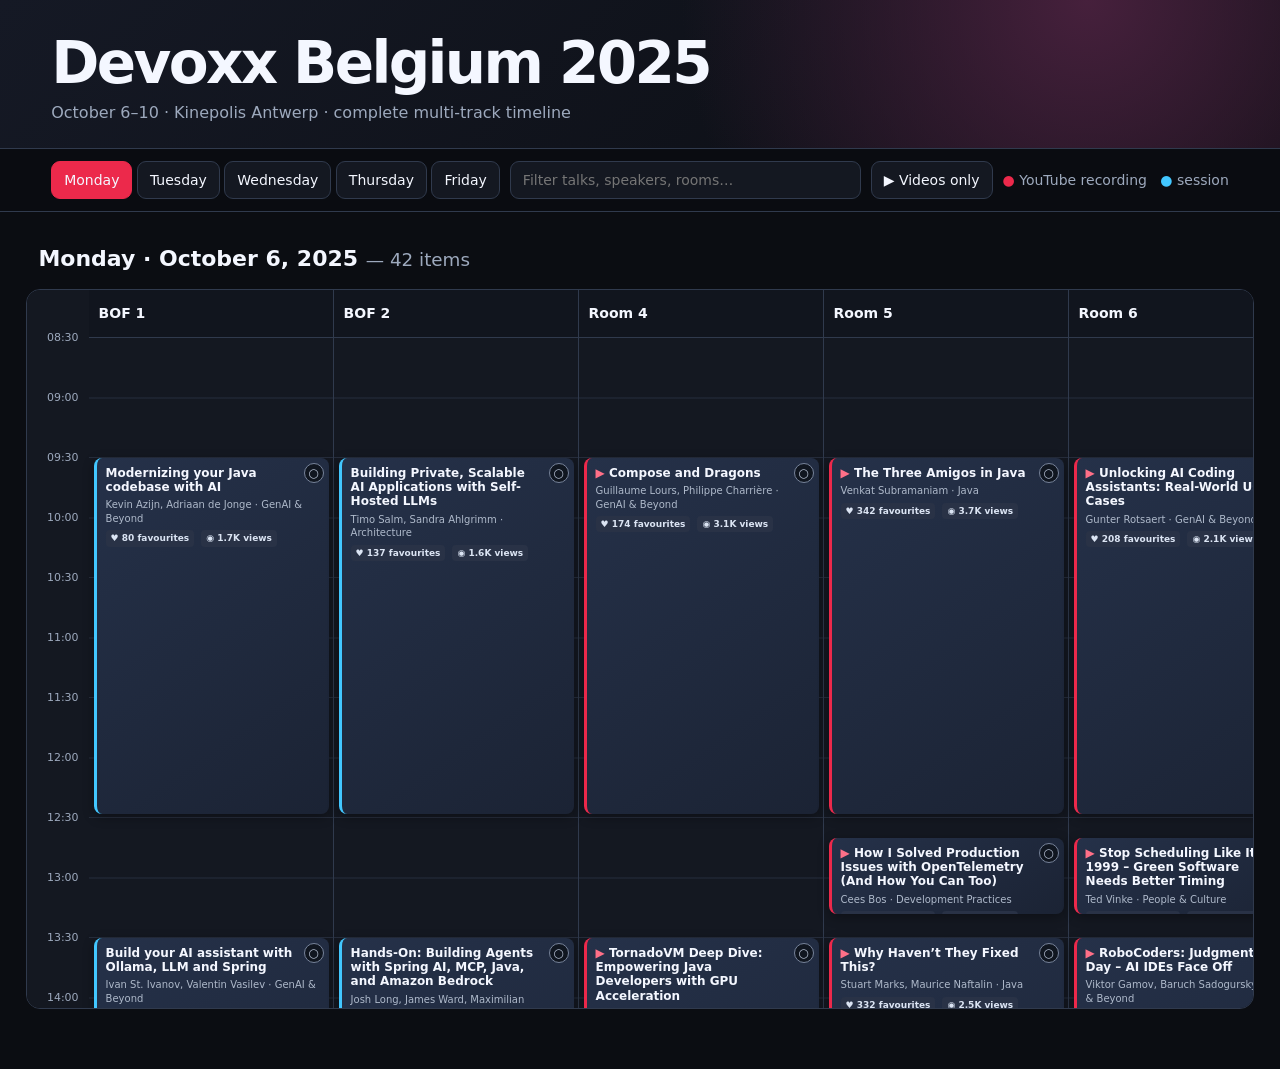
==== commit a7f92012: "Show Devoxx talk popularity metrics" ====
--- a/devoxx-belgium-2025-schedule.html
+++ b/devoxx-belgium-2025-schedule.html
@@ -2,20 +2,20 @@
 <html lang="en"><head><meta charset="utf-8"><meta name="viewport" content="width=device-width,initial-scale=1">
 <title>Devoxx Belgium 2025 — Full schedule</title>
 <style>
-:root{--bg:#0b0d12;--panel:#141821;--card:#1b2130;--ink:#f4f7ff;--muted:#9da9bd;--line:#303a4d;--red:#ec294b;--blue:#42c7ff;--hour:120px;--lane:245px}*{box-sizing:border-box}body{margin:0;background:var(--bg);color:var(--ink);font:14px/1.35 Inter,ui-sans-serif,system-ui,sans-serif}header{padding:34px clamp(18px,4vw,60px) 24px;background:radial-gradient(circle at 85% 0,#46203c 0,transparent 37%),linear-gradient(135deg,#151925,#0b0d12);border-bottom:1px solid var(--line)}h1{font-size:clamp(30px,5vw,58px);line-height:1;margin:0 0 10px;letter-spacing:-.045em}header p{color:var(--muted);font-size:16px;margin:0}.controls{position:sticky;top:0;z-index:20;display:flex;gap:10px;align-items:center;flex-wrap:wrap;padding:12px clamp(18px,4vw,60px);background:#0b0d12ed;border-bottom:1px solid var(--line);backdrop-filter:blur(10px)}button,input{border:1px solid var(--line);border-radius:9px;background:var(--panel);color:var(--ink);padding:9px 12px;font:inherit}button{cursor:pointer}button.active{background:var(--red);border-color:var(--red)}input{min-width:250px;flex:1;max-width:430px}.legend{margin-left:auto;color:var(--muted)}main{padding:24px clamp(8px,2vw,28px) 60px}.day{display:none}.day.active{display:block}.day-head{margin:8px 0 15px clamp(10px,1vw,20px);font-size:22px}.scroller{overflow:auto;border:1px solid var(--line);border-radius:14px;background:var(--panel);max-height:calc(100vh - 180px)}.board{position:relative;min-width:max-content}.rooms{display:flex;position:sticky;top:0;z-index:8;margin-left:62px;height:48px;background:#11151e;border-bottom:1px solid var(--line)}.room{width:var(--lane);flex:none;padding:14px 10px;font-weight:700;border-right:1px solid var(--line)}.timegrid{position:relative;margin-left:62px}.lane{position:absolute;top:0;width:var(--lane);border-right:1px solid var(--line);background-image:repeating-linear-gradient(to bottom,transparent 0,transparent calc(var(--hour)/2 - 1px),#252d3d calc(var(--hour)/2),transparent calc(var(--hour)/2 + 1px),transparent calc(var(--hour) - 1px),#394358 var(--hour))}.tick{position:absolute;left:-62px;width:62px;color:var(--muted);font-size:11px;transform:translateY(-7px);padding-right:10px;text-align:right}.event{position:absolute;width:calc(var(--lane) - 10px);margin-left:5px;padding:8px 9px;border-radius:8px;background:linear-gradient(145deg,#253149,#1b2334);border-left:3px solid var(--blue);overflow:hidden;color:var(--ink);text-decoration:none;box-shadow:0 3px 12px #0005;transition:.15s}.event:hover{transform:translateY(-1px);filter:brightness(1.15);z-index:5}.event:not(.break){cursor:pointer}.event.video{border-left-color:var(--red)}.event.break{background:#171b23;border-left-color:#566075;color:var(--muted);box-shadow:none}.event .title{font-size:12px;font-weight:750;line-height:1.18;padding-right:22px}.event .meta{font-size:10px;color:#afbacb;margin-top:4px}.event .watch{color:#ff7088}.team-rating{display:inline-block;margin-top:5px;padding:2px 5px;border-radius:4px;background:#293246;color:#dbe4f3;font-size:9px;font-weight:800}.team-rating.good{background:#176a47;color:#c8ffe4}.team-rating.great{background:#a46d0b;color:#fff3bd}.event.seen{opacity:.52;filter:saturate(.3)}.event.seen .title{text-decoration:line-through}.seen-toggle{position:absolute;right:5px;top:5px;width:20px;height:20px;padding:0;border-radius:50%;border:1px solid #77839a;background:#101620;color:#b8c3d6;font-size:12px;line-height:18px;z-index:2}.seen-toggle:hover,.event.seen .seen-toggle{background:#38b978;border-color:#38b978;color:#07140d}.empty{padding:60px;text-align:center;color:var(--muted)}dialog{width:min(720px,calc(100% - 28px));max-height:88vh;padding:0;border:1px solid var(--line);border-radius:16px;background:#151a24;color:var(--ink);box-shadow:0 25px 90px #000c}dialog::backdrop{background:#02040ac9;backdrop-filter:blur(4px)}.modal-image{display:block;width:100%;max-height:360px;object-fit:cover;background:#080a0e}.modal-body{padding:24px}.modal-head{display:flex;align-items:flex-start;gap:18px}.modal-head h2{margin:0;font-size:24px;line-height:1.15}.modal-close{flex:none;margin-left:auto;width:34px;height:34px;padding:0;font-size:22px;line-height:30px}.modal-meta{margin:9px 0 20px;color:var(--muted)}.modal-description{font-size:15px;line-height:1.65}.modal-description p{margin:0 0 12px}.modal-description ul{padding-left:22px}.modal-actions{display:flex;gap:10px;margin-top:24px}.youtube-button{display:inline-block;padding:10px 15px;border-radius:9px;background:var(--red);color:#fff;font-weight:750;text-decoration:none}.youtube-button:hover{filter:brightness(1.12)}@media(max-width:700px){:root{--lane:210px}.legend{display:none}.controls{padding:9px}.scroller{max-height:calc(100vh - 160px)}}
+:root{--bg:#0b0d12;--panel:#141821;--card:#1b2130;--ink:#f4f7ff;--muted:#9da9bd;--line:#303a4d;--red:#ec294b;--blue:#42c7ff;--hour:120px;--lane:245px}*{box-sizing:border-box}body{margin:0;background:var(--bg);color:var(--ink);font:14px/1.35 Inter,ui-sans-serif,system-ui,sans-serif}header{padding:34px clamp(18px,4vw,60px) 24px;background:radial-gradient(circle at 85% 0,#46203c 0,transparent 37%),linear-gradient(135deg,#151925,#0b0d12);border-bottom:1px solid var(--line)}h1{font-size:clamp(30px,5vw,58px);line-height:1;margin:0 0 10px;letter-spacing:-.045em}header p{color:var(--muted);font-size:16px;margin:0}.controls{position:sticky;top:0;z-index:20;display:flex;gap:10px;align-items:center;flex-wrap:wrap;padding:12px clamp(18px,4vw,60px);background:#0b0d12ed;border-bottom:1px solid var(--line);backdrop-filter:blur(10px)}button,input{border:1px solid var(--line);border-radius:9px;background:var(--panel);color:var(--ink);padding:9px 12px;font:inherit}button{cursor:pointer}button.active{background:var(--red);border-color:var(--red)}input{min-width:250px;flex:1;max-width:430px}.legend{margin-left:auto;color:var(--muted)}main{padding:24px clamp(8px,2vw,28px) 60px}.day{display:none}.day.active{display:block}.day-head{margin:8px 0 15px clamp(10px,1vw,20px);font-size:22px}.scroller{overflow:auto;border:1px solid var(--line);border-radius:14px;background:var(--panel);max-height:calc(100vh - 180px)}.board{position:relative;min-width:max-content}.rooms{display:flex;position:sticky;top:0;z-index:8;margin-left:62px;height:48px;background:#11151e;border-bottom:1px solid var(--line)}.room{width:var(--lane);flex:none;padding:14px 10px;font-weight:700;border-right:1px solid var(--line)}.timegrid{position:relative;margin-left:62px}.lane{position:absolute;top:0;width:var(--lane);border-right:1px solid var(--line);background-image:repeating-linear-gradient(to bottom,transparent 0,transparent calc(var(--hour)/2 - 1px),#252d3d calc(var(--hour)/2),transparent calc(var(--hour)/2 + 1px),transparent calc(var(--hour) - 1px),#394358 var(--hour))}.tick{position:absolute;left:-62px;width:62px;color:var(--muted);font-size:11px;transform:translateY(-7px);padding-right:10px;text-align:right}.event{position:absolute;width:calc(var(--lane) - 10px);margin-left:5px;padding:8px 9px;border-radius:8px;background:linear-gradient(145deg,#253149,#1b2334);border-left:3px solid var(--blue);overflow:hidden;color:var(--ink);text-decoration:none;box-shadow:0 3px 12px #0005;transition:.15s}.event:hover{transform:translateY(-1px);filter:brightness(1.15);z-index:5}.event:not(.break){cursor:pointer}.event.video{border-left-color:var(--red)}.event.break{background:#171b23;border-left-color:#566075;color:var(--muted);box-shadow:none}.event .title{font-size:12px;font-weight:750;line-height:1.18;padding-right:22px}.event .meta{font-size:10px;color:#afbacb;margin-top:4px}.event .watch{color:#ff7088}.popularity{display:flex;gap:7px;flex-wrap:wrap;margin-top:5px;color:#dbe4f3;font-size:9px;font-weight:750}.popularity span{padding:2px 5px;border-radius:4px;background:#293246}.team-rating{display:inline-block;margin-top:5px;padding:2px 5px;border-radius:4px;background:#293246;color:#dbe4f3;font-size:9px;font-weight:800}.team-rating.good{background:#176a47;color:#c8ffe4}.team-rating.great{background:#a46d0b;color:#fff3bd}.event.seen{opacity:.52;filter:saturate(.3)}.event.seen .title{text-decoration:line-through}.seen-toggle{position:absolute;right:5px;top:5px;width:20px;height:20px;padding:0;border-radius:50%;border:1px solid #77839a;background:#101620;color:#b8c3d6;font-size:12px;line-height:18px;z-index:2}.seen-toggle:hover,.event.seen .seen-toggle{background:#38b978;border-color:#38b978;color:#07140d}.empty{padding:60px;text-align:center;color:var(--muted)}dialog{width:min(720px,calc(100% - 28px));max-height:88vh;padding:0;border:1px solid var(--line);border-radius:16px;background:#151a24;color:var(--ink);box-shadow:0 25px 90px #000c}dialog::backdrop{background:#02040ac9;backdrop-filter:blur(4px)}.modal-image{display:block;width:100%;max-height:360px;object-fit:cover;background:#080a0e}.modal-body{padding:24px}.modal-head{display:flex;align-items:flex-start;gap:18px}.modal-head h2{margin:0;font-size:24px;line-height:1.15}.modal-close{flex:none;margin-left:auto;width:34px;height:34px;padding:0;font-size:22px;line-height:30px}.modal-meta{margin:9px 0 20px;color:var(--muted)}.modal-description{font-size:15px;line-height:1.65}.modal-description p{margin:0 0 12px}.modal-description ul{padding-left:22px}.modal-actions{display:flex;gap:10px;margin-top:24px}.youtube-button{display:inline-block;padding:10px 15px;border-radius:9px;background:var(--red);color:#fff;font-weight:750;text-decoration:none}.youtube-button:hover{filter:brightness(1.12)}@media(max-width:700px){:root{--lane:210px}.legend{display:none}.controls{padding:9px}.scroller{max-height:calc(100vh - 160px)}}
 </style></head><body>
 <header><h1>Devoxx Belgium 2025</h1><p>October 6–10 · Kinepolis Antwerp · complete multi-track timeline</p></header>
 <div class="controls"><div id="tabs"></div><input id="search" type="search" placeholder="Filter talks, speakers, rooms…"><button id="videoOnly">▶ Videos only</button><span class="legend"><b style="color:#ec294b">●</b> YouTube recording &nbsp; <b style="color:#42c7ff">●</b> session</span></div>
 <main id="app"></main>
 <dialog id="talkDialog"><img class="modal-image" id="modalImage" alt="" hidden><div class="modal-body"><div class="modal-head"><h2 id="modalTitle"></h2><button class="modal-close" aria-label="Close">×</button></div><div class="modal-meta" id="modalMeta"></div><div class="modal-description" id="modalDescription"></div><div class="modal-actions" id="modalActions"></div></div></dialog>
-<script>const DAYS=[{"name": "Monday", "date": "2025-10-06", "slots": [{"from": "2025-10-06T06:30:00Z", "to": "2025-10-06T07:30:00Z", "room": "Exhibition Hall", "kind": "Registration & Breakfast", "pause": true, "talk": null}, {"from": "2025-10-06T07:30:00Z", "to": "2025-10-06T10:30:00Z", "room": "Room 4", "kind": "Deep Dive", "pause": false, "talk": {"id": 26833, "title": "Compose and Dragons", "speakers": [{"fullName": "Guillaume Lours", "company": "Docker", "imageUrl": "https://lh3.googleusercontent.com/a-/AOh14Gi6k2N2uyqFn8HjBBUGPXeQwyLVwKVqMQ7T_Ie-=s96-c"}, {"fullName": "Philippe Charrière", "company": "Docker", "imageUrl": "https://lh3.googleusercontent.com/a/ACg8ocLQGEAI-WrKfK0GcZQeaE_1faVjy9IugtbGNdeBBXjMya3rZD0=s96-c"}], "track": {"name": "GenAI & Beyond"}, "audienceLevel": "BEGINNER", "youtubeUrl": "https://www.youtube.com/watch?v=EvF99CRz1Ds", "description": "What if we could create an entire role-playing game universe populated entirely by “intelligent” AI agents, each running in their own Docker container?<br>In this session, we’ll show you how to turn Docker Desktop into a full-fledged RPG simulation platform 🏰.<br>Using <strong>Docker Model Runner<\/strong>, <strong>Docker MCP Toolkit<\/strong>, <strong>MCP Gateway and Compose<\/strong>, we’ll deploy a full ecosystem where every character in the game becomes an autonomous AI agent:<br><ul><li><strong>NPCs (Non-Player Characters)<\/strong>: Every villager, merchant, or ally comes with their own personality and memory.<\/li><li><strong>Dungeon Monsters<\/strong>: Adversaries with adaptive behavior and tactical intelligence (well… not <em>this<\/em> time, they’ll just roll dice).<\/li><li><strong>Game Master (GM)<\/strong>: An agent with a global view of the game, managing movement (and thus the dungeon map), battles, HP, and game rules (all thanks to <strong>MCP<\/strong>).<\/li><\/ul>Through the <strong>Model Context Protocol (MCP)<\/strong> and <strong>RAG (Retrieval-Augmented Generation)<\/strong> techniques, agents will share a collective memory, and <strong>A2A (Agent-to-Agent)<\/strong> protocol will enable character interactions.<br>We’ll show how <strong>Docker Compose<\/strong> orchestrates this swarm of agents, enabling simple and scalable deployment, e.g., spawn 5 young werewolves in the Whispering Hall.<br>A fun excuse to introduce attendees to:<br><ul><li>Multi-container architectures for AI agents using multiple LLMs<\/li><li>Integrating Docker Model Runner with MCP (and especially the MCP Toolkit)<\/li><li>Inter-agent communication patterns<\/li><li>Show how a MCP gateway manages interaction between agents<\/li><li>Managing persistence and shared memory with RAG<\/li><\/ul>", "slidesUrl": "", "teamRating": null}}, {"from": "2025-10-06T07:30:00Z", "to": "2025-10-06T10:30:00Z", "room": "Room 5", "kind": "Deep Dive", "pause": false, "talk": {"id": 41951, "title": "The Three Amigos in Java", "speakers": [{"fullName": "Venkat Subramaniam", "company": null, "imageUrl": "https://devoxxian-image-thumbnails.s3-eu-west-1.amazonaws.com/profile-bf6e6f9f-f295-47a6-bae9-acbabd7e1eb9.jpg"}], "track": {"name": "Java"}, "audienceLevel": "BEGINNER", "youtubeUrl": "https://www.youtube.com/watch?v=00BoeRkumG8", "description": "The meticulous, yet fast-paced, evolution of Java has brought us three separate features, Records, Sealed classes/interfaces, and The Pattern Matching facility. What's truly exciting is not just the sheer power of each one of these, but how these three come together to bring out the capability to implement Data Oriented Programming. In this comprehensive presentation we will start by looking at each one of these features, then see how these interplay with each other, and make a case for Data Oriented Programming and if and when we should choose that over the traditional Object Oriented Programming.", "slidesUrl": "", "teamRating": null}}, {"from": "2025-10-06T07:30:00Z", "to": "2025-10-06T10:30:00Z", "room": "Room 6", "kind": "Deep Dive", "pause": false, "talk": {"id": 12492, "title": "Unlocking AI Coding Assistants: Real-World Use Cases", "speakers": [{"fullName": "Gunter Rotsaert", "company": "ICT TriOpSys", "imageUrl": "https://devoxxian-image-thumbnails.s3-eu-west-1.amazonaws.com/profile-b20ced02-e1b6-4a64-b126-fda554aed532.jpg"}], "track": {"name": "GenAI & Beyond"}, "audienceLevel": "BEGINNER", "youtubeUrl": "https://www.youtube.com/watch?v=LtAe8EB72OI", "description": "Have you struggled with AI coding assistants, finding their outputs inaccurate, non-compilable, or inconsistent with your coding standards? This was my experience too, until I discovered how to harness their true potential. By learning to interpret their responses, refine prompts, and recognize their limitations, I transformed AI coding assistants into invaluable tools for writing production-grade software.<br>In this talk, I will share real-world examples from my own projects, highlighting how AI coding assistants can significantly enhance your development workflow. Through practical tips and tricks, you will learn how to maximize the benefits of these tools, ensuring they become an integral part of your coding process. Then, take it a step further and uncover the capabilities of agentic coding.", "slidesUrl": "", "teamRating": null}}, {"from": "2025-10-06T07:30:00Z", "to": "2025-10-06T10:30:00Z", "room": "Room 8", "kind": "Deep Dive", "pause": false, "talk": {"id": 4717, "title": "Java 21 to 25 - Better Language, Better APIs, Better Runtime", "speakers": [{"fullName": "Nicolai Parlog", "company": "Oracle", "imageUrl": "https://devoxxian-image-thumbnails.s3-eu-west-1.amazonaws.com/profile-7513a9db-6f8e-41a9-827e-848cbd8e3b13.jpg"}], "track": {"name": "Java"}, "audienceLevel": "INTERMEDIATE", "youtubeUrl": "https://www.youtube.com/watch?v=lCprbhmX4II", "description": "Java 25 will be the next release with long-term support and a lot has happened since the last one:<br><br><ul><li>from unnamed patterns and flexible constructors to module imports<\/li><li>from the foreign-function and memory API to stream gatherers and the class-file API<\/li><li>from a simpler <em>main<\/em> to launching multi-source-file programs<\/li><li>from Markdown in JavaDoc to quantum-resistend encryption<\/li><li>from faster launch times to improved garbage collection<\/li><\/ul><br>There are plenty of features in the language, API, and runtime to discuss - whether new, improved, or finalized. So let's go over them!", "slidesUrl": "", "teamRating": null}}, {"from": "2025-10-06T07:30:00Z", "to": "2025-10-06T10:30:00Z", "room": "Room 9", "kind": "Deep Dive", "pause": false, "talk": {"id": 3265, "title": "Bootiful Spring Boot: the Deep-Dive", "speakers": [{"fullName": "Josh Long", "company": "the Spring team", "imageUrl": "https://devoxxian-image-thumbnails.s3-eu-west-1.amazonaws.com/profile-5c074f46-dfb5-4caf-872c-c8f7d216345a.jpg"}], "track": {"name": "Server Side Java"}, "audienceLevel": "BEGINNER", "youtubeUrl": "https://www.youtube.com/watch?v=nzDpu4qh0jA", "description": "Hi, Spring fans! Developers today are being asked to deliver more with less time and build ever more efficient services, and Spring is ready to help you meet the demands. In this workshop, we'll take a roving tour of all things Spring, looking at fundamentals of the Spring component model, look at Spring Boot, and then see how to apply Spring in the context of batch processing, security, data processing, modular architecture, miroservices, messaging, AI, and so much more.<br><br>Here's a rough outline whose contents we may, or may not, get to assuming enough time (a day or two):<br><br><h3>Development Desk Check<\/h3><ul><li>the Spring JavaFormat Plugin<ul><li>Python, <code>gofmt<\/code>, your favorite IDE<\/li><\/ul><\/li><li>the power of environment variables<\/li><li>IDEs<\/li><li>SDKMAN<ul><li><code>.sdkman<\/code><\/li><\/ul><\/li><li>direnv<ul><li><code>.envrc<\/code><\/li><\/ul><\/li><li>a good password manager for secrets<\/li><\/ul><h3><\/h3><h3>Beans<\/h3><ul><li>dependency injection from first principles<\/li><li>bean configuration<\/li><li>lifecycles <\/li><\/ul><h3>Data<\/h3><ul><li>JdbcClient, ORMs, etc.<\/li><\/ul><h3>Web Programming<\/h3><ul><li>clients: <code>RestTemplate<\/code>, <code>RestClient<\/code>, declarative interface clients<\/li><li>REST<\/li><li>GraphQL<\/li><li>gRPC<\/li><\/ul><h3>Architecting for Modularity<\/h3><ul><li>Privacy<\/li><li>Spring Modulith<\/li><li>Externalized messages<\/li><li>Testing<\/li><\/ul><h3>Microservices<\/h3><ul><li>centralized configuration<\/li><li>API gateways<\/li><li>service registration and discovery<\/li><\/ul><h3>Messaging and Integration<\/h3><ul><li>\"What do you mean by Event Driven?\"<\/li><li>Spring Integration<\/li><\/ul><h3>Security<\/h3><ul><li>adding form login to an application<\/li><li>authentication<\/li><li>authorization<\/li><li>passkeys<\/li><li>one time tokens<\/li><li>OAuth<ul><li>the Spring Authorizatinm Server<\/li><li>OAuth clients<\/li><li>OAuth resource servers<\/li><li>protecting messaging code<\/li><\/ul><\/li><\/ul><br><br>", "slidesUrl": "", "teamRating": null}}, {"from": "2025-10-06T07:30:00Z", "to": "2025-10-06T10:30:00Z", "room": "BOF 1", "kind": "Hands-on Lab", "pause": false, "talk": {"id": 26837, "title": "Modernizing your Java codebase with AI", "speakers": [{"fullName": "Kevin Azijn", "company": "Amazon Web Services", "imageUrl": "https://lh3.googleusercontent.com/a-/AOh14GhjhbjLgr8SztEFS2XZ6gHrw4BbVPKR7inn3F6cROw=s96-c"}, {"fullName": "Adriaan de Jonge", "company": "AWS", "imageUrl": "https://devoxxian-image-thumbnails.s3-eu-west-1.amazonaws.com/profile-73af641c-37a9-4b26-a24a-e9417e520158.jpg"}], "track": {"name": "GenAI & Beyond"}, "audienceLevel": "INTERMEDIATE", "youtubeUrl": "", "description": "Join us for an intensive, practical workshop exploring Amazon & AWS's proven strategies for modernizing Java applications at scale. Drawing from real-world experience migrating thousands of Java applications, this session will demonstrate how organizations can successfully transition from JDK 8 to modern Java versions and also more advanced migrations and modernization challenges.<br><br>You will transform a Java 8 to Java 21 using step-by-step migration and full automated agent transformation and also optional hands-on lab for frameworks migration and paradigm shift creating MCP tools for existing codebases.<br><br><strong>Key Learning Outcomes:<\/strong><br><ul><li>Understand the business case for Java modernization, including concrete examples of 40% memory reduction and 90% improvement in cold start times<\/li><li>Prepare your codebase creating lacking documentation, dependency mapping and leadership reports using AI<\/li><li>Master different migration approaches, from simple runtime switches to frameworks migration and paradigm shifts like REST to MCP<\/li><li>Learn to leverage opensource and AI-powered tools for code transformation<\/li><li>Gain hands-on experience with practical modernization tools including OpenRewrite, Amazon Q CLI and AI transformation agents<\/li><\/ul><strong>Workshop Highlights:<\/strong><br><ul><li>Live demonstrations of legacy code analysis and transformation<\/li><li>Practical guidance on monolith refactoring and dependency management<\/li><li>Best practices for future-proofing Java applications<\/li><\/ul><br><em>\"Friends don't let friends to run JDK8!\"<\/em>", "slidesUrl": "", "teamRating": null}}, {"from": "2025-10-06T07:30:00Z", "to": "2025-10-06T10:30:00Z", "room": "BOF 2", "kind": "Hands-on Lab", "pause": false, "talk": {"id": 25270, "title": "Building Private, Scalable AI Applications with Self-Hosted LLMs", "speakers": [{"fullName": "Timo Salm", "company": "Broadcom", "imageUrl": "https://devoxxian-image-thumbnails.s3-eu-west-1.amazonaws.com/profile-ffe915c7-7810-4a67-986d-83f2b890a08c.jpg"}, {"fullName": "Sandra Ahlgrimm", "company": "Microsoft", "imageUrl": "https://devoxxian-image-thumbnails.s3-eu-west-1.amazonaws.com/profile-69fdde05-58df-4547-95bc-6701e979fabd.jpg"}], "track": {"name": "Architecture"}, "audienceLevel": "BEGINNER", "youtubeUrl": "", "description": "Tools like ChatGPT, Claude, and Copilot are powerful, but relying on them means giving up control of your data to third-party providers.<br><br>For organizations bound by confidentiality or regulatory requirements, self-hosted models such as Llama, Mistral, Phi, and Qwen provide a secure alternative, running locally or on Kubernetes clusters. Often, the small language models naturally fit well into Domain-Driven Design architectures.<br><br>In this tutorial, you’ll learn how to:<br>- Build a sample AI application using Java and Spring AI<br>- Integrate the application with a self-hosted LLM<br>- Deploy and scale both the application and the LLM on Kubernetes<br>- Implement an asynchronous architecture using message queues<br>- Ensure production readiness with resource requests, autoscaling, and real-time metrics<br>- Dive deeper into AI capabilities, create an MCP Server and a Client consuming<br><br>While the example application uses Java, all concepts around LLM deployment and scaling are fully language-agnostic, making this workshop valuable for developers of all backgrounds.<br><br>Join us to build secure, scalable AI solutions that keep your data under control.", "slidesUrl": "", "teamRating": null}}, {"from": "2025-10-06T10:30:00Z", "to": "2025-10-06T11:30:00Z", "room": "Exhibition Hall", "kind": "Lunch", "pause": true, "talk": null}, {"from": "2025-10-06T10:40:00Z", "to": "2025-10-06T11:20:00Z", "room": "Room 5", "kind": "Lunch Talk", "pause": false, "talk": {"id": 25293, "title": "How I Solved Production Issues with OpenTelemetry (And How You Can Too)", "speakers": [{"fullName": "Cees Bos", "company": "OpenValue", "imageUrl": "https://devoxxian-image-thumbnails.s3-eu-west-1.amazonaws.com/profile-87d315e6-a148-4b2d-8118-f4c4b0b32aad.jpg"}], "track": {"name": "Development Practices"}, "audienceLevel": "BEGINNER", "youtubeUrl": "https://www.youtube.com/watch?v=T5SEnaUKABw", "description": "Ensuring the reliability of your Java applications is critical in today's fast-paced world. But how do you identify and fix production issues before they get worse? With cloud-native applications, it can be even more difficult because you can't log into the system to get some of the data you need. The answer lies in observability - and in particular, OpenTelemetry.<br><br>In this session, I'll show you how I used OpenTelemetry to solve several production problems. You'll learn how I uncovered critical issues that were invisible without the right telemetry data - and how you can do the same. OpenTelemetry provides the tools you need to understand what's happening in your application in real time, from tracking down hidden bugs to uncovering system bottlenecks. These solutions have significantly improved our applications' performance and reliability.<br><br>A key concept we will use is traces. Architecture diagrams often don't tell the whole story, especially in microservices landscapes. I'll show you how traces can help you build a service graph and save you hours in a crisis. A service graph gives you an overview and helps to find problems.<br><br>Whether you're new to observability or a seasoned professional, this session will give you practical insights and tools to improve your application's observability and change the way how you handle production issues. Solving problems is much easier with the right data at your fingertips.", "slidesUrl": "", "teamRating": null}}, {"from": "2025-10-06T10:40:00Z", "to": "2025-10-06T11:20:00Z", "room": "Room 6", "kind": "Lunch Talk", "pause": false, "talk": {"id": 26284, "title": "Stop Scheduling Like It’s 1999 – Green Software Needs Better Timing", "speakers": [{"fullName": "Ted Vinke", "company": "First8 Conclusion", "imageUrl": "https://lh3.googleusercontent.com/a/ACg8ocKibl_CYYxRM6yjZqKPL8QS4a4Gahe9CPdRq7rz-0lUF9XQUfYDGg=s96-c"}], "track": {"name": "People & Culture"}, "audienceLevel": "BEGINNER", "youtubeUrl": "https://www.youtube.com/watch?v=na7yitK39kY", "description": "Software, like dinner, is often prepared at night—automated jobs ticking away silently while the team sleeps. But not all kilowatt-hours are created equal. Some are green and clean. Others… well, let’s just say your 2 a.m. batch job might be dirtier than you think.<br>In this talk, I’ll show how we turned that awkward insight into an actual Java library: <em>GreenScheduled<\/em>. With one Spring annotation, your jobs can now wait patiently for a greener moment to run—based on real-time carbon intensity data from the electricity grid.<br><br>You’ll get a glimpse into:<br><ul><li>Why timing matters for sustainability (yes, even in software)<\/li><li>How we calculate the “least dirty” execution window<\/li><li>What went wrong while building it (spoiler: time zones are evil)<\/li><li>And what’s coming next (hint: Quarkus wants in too)<\/li><\/ul><br>Expect real use cases, some mild shaming of legacy cron setups—and a hopeful look at how developers can make a difference, one job at a time.<br><br><h3>👥 <strong>Target Audience<\/strong><\/h3>Java developers, tech leads, DevOps engineers, and anyone who's ever written a cron job and never thought about what the power grid was doing at that moment.", "slidesUrl": "", "teamRating": null}}, {"from": "2025-10-06T10:40:00Z", "to": "2025-10-06T11:20:00Z", "room": "Room 9", "kind": "Lunch Talk", "pause": false, "talk": {"id": 16260, "title": "Protect your AI applications with the help of the OWASP GenAI Security Project", "speakers": [{"fullName": "Nicolas Humblot", "company": "Siteflow", "imageUrl": "https://devoxxian-image-thumbnails.s3-eu-west-1.amazonaws.com/profile-d1d2bc6e-75cf-4904-a43e-480ccee88f96.jpg"}], "track": {"name": "Security"}, "audienceLevel": "BEGINNER", "youtubeUrl": "https://www.youtube.com/watch?v=7Loz3HRRdzI", "description": "Excited about AI, you create your first application using an LLM. You would like to share your product with the world, but you wonder what you should look for to ensure it is secure before releasing it. The OWASP community has been producing documentation, tools, and technologies in the field of application security for more than two decades. Let's discover together how it can help us secure our AI apps!<br><br>In this talk, we will see the different initiatives launched by the OWASP GenAI Security Project and the populations they are targeting. We will then look at a typical agentic AI application architecture so we can have an overview of the different threats each component may face. To get some tools to be able to adjust to our own specific use cases, we will look at a list of questions we can ask ourselves to adapt our risk perception in different environments. To conclude, we will see how we can improve our applications to protect them.<br><br>When leaving this talk, you will be provided references to deepen your knowledge and invited to join a passionate community aiming to improve software security.", "slidesUrl": "", "teamRating": null}}, {"from": "2025-10-06T11:30:00Z", "to": "2025-10-06T14:30:00Z", "room": "Room 4", "kind": "Deep Dive", "pause": false, "talk": {"id": 22120, "title": "TornadoVM Deep Dive: Empowering Java Developers with GPU Acceleration", "speakers": [{"fullName": "Michalis Papadimitriou", "company": "University of Manchester", "imageUrl": "https://devoxxian-image-thumbnails.s3-eu-west-1.amazonaws.com/profile-12efd8ad-2284-4e62-95d6-fd64fd8a95a8.jpeg"}, {"fullName": "Thanos Stratikopoulos", "company": "The University of Manchester", "imageUrl": "https://devoxxian-image-thumbnails.s3-eu-west-1.amazonaws.com/profile-5e223ddc-5b3d-47e1-8531-5e90ebf396c0.jpeg"}, {"fullName": "Christos Kotselidis", "company": "University of Mancheter/Pierer Innovation", "imageUrl": "https://avatars.githubusercontent.com/u/17125884?v=4"}, {"fullName": "Maria Xekalaki", "company": "The University of Manchester", "imageUrl": "https://devoxxian-image-thumbnails.s3-eu-west-1.amazonaws.com/profile-c2b861bf-3535-44a5-9b08-1693e0b97617.jpg"}], "track": {"name": "Java"}, "audienceLevel": "BEGINNER", "youtubeUrl": "https://www.youtube.com/watch?v=WNQ5ylMs4Ok", "description": "<p>TornadoVM is an open-source technology that enables Java developers to tap into the power of GPUs and other hardware accelerators - without needing deep expertise in GPU programming. Designed for seamless integration, TornadoVM works with most major JDK distributions, including Amazon Corretto, GraalVM, OpenJDK, Red Hat Mandrel, Microsoft JDK, and Azul Zulu. Under the hood, it extends the Graal compiler with GPU code generation and introduces powerful runtime features, such as dynamic reconfiguration and multi-device execution.<br><p><br><p>This deep dive session will guide the audience through the TornadoVM ecosystem, showing how it complements and enhances the Java tooling landscape:<br><ol><li><strong>Crash Intro to GPU Programming<\/strong> - A quick overview of the GPU programming model and data parallelism.<\/li><li><strong>TornadoVM API Overview<\/strong> – Learn how to annotate and structure Java code to express parallelism and enable transparent offloading to accelerators.<\/li><li><strong>Tool Ecosystem<\/strong> – Discover the TornadoInsight IntelliJ plugin for profiling and debugging, and explore the TornadoVM Bytecode Visualizer to understand how Java code is transformed for heterogeneous targets.<\/li><li><strong>Live Demo: LLM Optimization<\/strong> – Integration with a separate Java project that will explain various optimizations applied at a large language model (LLM) pipeline, showcasing real-world GPU acceleration and performance insights. At this point we will see various attributes that can affect performance including data movements and code generation.<\/li><\/ol><br>", "slidesUrl": "", "teamRating": null}}, {"from": "2025-10-06T11:30:00Z", "to": "2025-10-06T14:30:00Z", "room": "Room 5", "kind": "Deep Dive", "pause": false, "talk": {"id": 23159, "title": "Why Haven’t They Fixed This?", "speakers": [{"fullName": "Stuart Marks", "company": "Oracle", "imageUrl": "https://devoxxian-image-thumbnails.s3-eu-west-1.amazonaws.com/profile-7c2d7f17-7947-4be2-8b42-8d0f17a541d1.jpg"}, {"fullName": "Maurice  Naftalin", "company": "Morningside Light Ltd", "imageUrl": "https://devoxxian-image-thumbnails.s3-eu-west-1.amazonaws.com/profile-739686fa-b74a-47e6-a57b-06100a67d7c1.jpg"}], "track": {"name": "Java"}, "audienceLevel": "INTERMEDIATE", "youtubeUrl": "https://www.youtube.com/watch?v=dwcNiEEuV_Y", "description": "We’ve just celebrated Java’s 30th birthday. While relishing all the great features built up over three decades, you might have asked yourself about some of the not-so-great problems with the language and the platform. When you see these problems, including some that are a quarter of a century old, you’ve probably wondered: why couldn’t they have just fixed it? For example:<br><br><ul><li>Why does type inference sometimes fail in really obvious cases?<\/li><li>Why don’t we have iterators that can handle concurrent modification promptly and consistently?<\/li><li>Why does comparing two sets for equality sometimes produce such strange results?<\/li><li>If immutability is such a great idea, why doesn’t Java support it?<\/li><li>Modifying a set element often breaks the set. Why can't the collections framework handle this better?<\/li><\/ul><br>These look like they should be easy to fix! In this talk, we’ll see whether that’s true, we’ll argue over the different possible solutions, and we’ll see whether we can outthink the Java designers with a good solution, or a better one than they chose. You’ll come away from this talk with a deeper understanding of the problems of language and API design, and of how to use the solutions that Java provides. And ready, perhaps, to start supplying your own solutions!", "slidesUrl": "", "teamRating": null}}, {"from": "2025-10-06T11:30:00Z", "to": "2025-10-06T14:30:00Z", "room": "Room 6", "kind": "Deep Dive", "pause": false, "talk": {"id": 7704, "title": "RoboCoders: Judgment Day – AI IDEs Face Off", "speakers": [{"fullName": "Viktor Gamov", "company": "Confluent", "imageUrl": "https://devoxxian-image-thumbnails.s3-eu-west-1.amazonaws.com/profile-14c7e7e4-7c85-43d8-b222-5d81b5b34dfd.jpeg"}, {"fullName": "Baruch Sadogursky", "company": "TuxCare", "imageUrl": "https://devoxxian-image-thumbnails.s3-eu-west-1.amazonaws.com/profile-69d1c432-22d7-43b0-8db6-9ad03ecabb11.png"}], "track": {"name": "GenAI & Beyond"}, "audienceLevel": "BEGINNER", "youtubeUrl": "https://www.youtube.com/watch?v=V_73mdDxplQ", "description": "Can AI-powered IDEs take software development to the next level? Unlike traditional code assistants that provide suggestions or guidance, AI-driven IDEs like Cursor and Windsurf promise to act as full-fledged agents capable of handling entire workflows. In this live showdown, we’re putting that promise to the test by challenging these tools to build a smart light bulb controller—something we’ve never developed before.<br><br>From setting up the project and implementing features to testing, debugging, and optimizing, the AI will take the reins. This isn’t about helping—it’s about doing. The audience will decide the winner based on how well the tools perform and, of course, whether the demo actually works.<br><br>Join us to see if AI IDEs can deliver on their bold promise of transforming development, or if they’re just another stepping stone on the path to something bigger.", "slidesUrl": "", "teamRating": null}}, {"from": "2025-10-06T11:30:00Z", "to": "2025-10-06T14:30:00Z", "room": "Room 8", "kind": "Deep Dive", "pause": false, "talk": {"id": 41952, "title": "Extending Functional Pipeline with Gatherers", "speakers": [{"fullName": "Venkat Subramaniam", "company": null, "imageUrl": "https://devoxxian-image-thumbnails.s3-eu-west-1.amazonaws.com/profile-bf6e6f9f-f295-47a6-bae9-acbabd7e1eb9.jpg"}], "track": {"name": "Java"}, "audienceLevel": "INTERMEDIATE", "youtubeUrl": "https://www.youtube.com/watch?v=qgGIIpsF050", "description": "We've had the ability to extend the terminal operation of a functional pipeline from the day one, thanks to the Collectors interface and the collect method. However, until recently we had no way to extend the intermediate steps of the functional pipeline. Why would we want to do that anyways, one may wonder. Aren't the built-in functions that make up the pipeline sufficient, one may ask. In this deep dive we will first explore the need to extend the functional pipeline. Then we will discuss what the new gatherer method and the Gatherers interface bring along. We will discuss the different types of Gatherers, when to use the different options, and provide recommendations as to which flavor to choose.<br><br>", "slidesUrl": "", "teamRating": null}}, {"from": "2025-10-06T11:30:00Z", "to": "2025-10-06T14:30:00Z", "room": "Room 9", "kind": "Deep Dive", "pause": false, "talk": {"id": 20677, "title": "Large Scale Distributed LLM Inference with LLM-D and Kubernetes", "speakers": [{"fullName": "Abdel Sghiouar", "company": "Google Cloud", "imageUrl": "https://lh3.googleusercontent.com/a/AEdFTp6g4oRfPAQoq5bJH9DFV4xWnkIek9N3i08DYxe4SQ=s96-c"}], "track": {"name": "Architecture"}, "audienceLevel": "INTERMEDIATE", "youtubeUrl": "https://www.youtube.com/watch?v=ZcpD1M0Wa8Q", "description": "Running Large Language Models (LLMs) locally for experimentation is easy but running them in large scale architectures is not. It requires businesses looking to intergate LLMs into their critical paths to deal with the high costs and scarcity of GPU/TPU accelerators present a significant challenge. Striking the balance between performance, availability, scalability, and cost-efficiency is a must.<br><br>While Kubernetes is a ubiquitous runtime for modern workloads, deploying LLM inference effectively demands a specialized approach. Enter <strong>LLM-D<\/strong> a Cloud Native Kubernetes based high-performance distributed LLM inference framework. It's architecture centers around a well-lit path for anyone looking to serve at scale, with the fastest time-to-value and competitive performance per dollar, for most models across a diverse and comprehensive set of hardware accelerators.<br><br>In this deep dive we will start with a gentle introduction to the topic of Inference on Kubernetes and slowly work our way to why LLM-D and what kind of challenges it solves. LLM-D is a set of components and an opinionated architecture. Building on top of existing projects like vLLM, Prometheus, the Kubernetes Gateway API. It's optimized KV-cache aware routing and disaggregated serving are designed to operationalize GenAI deployments. The project was designed by the creators of vLLM (Redhat, Google, Bytedance) and it's licensed under the Apache 2 License.", "slidesUrl": "", "teamRating": null}}, {"from": "2025-10-06T11:30:00Z", "to": "2025-10-06T14:30:00Z", "room": "BOF 1", "kind": "Hands-on Lab", "pause": false, "talk": {"id": 3255, "title": "Build your AI assistant with Ollama, LLM and Spring", "speakers": [{"fullName": "Ivan St. Ivanov", "company": "VIDA Software LTD", "imageUrl": "https://devoxxian-image-thumbnails.s3-eu-west-1.amazonaws.com/profile-975b6b31-67b8-454c-9a08-7887bf7d6dc9.jpg"}, {"fullName": "Valentin Vasilev", "company": "Vida Software LTD", "imageUrl": "https://devoxxian-image-thumbnails.s3-eu-west-1.amazonaws.com/profile-1cbe59d6-84e6-4a1c-a463-accc27755da9.jpg"}], "track": {"name": "GenAI & Beyond"}, "audienceLevel": "INTERMEDIATE", "youtubeUrl": "", "description": "AI models are evolving rapidly, and as developers, we need to adapt to this new era where AI can enhance our applications in ways we never imagined. With modern APIs, we can offload computations and decision-making to powerful language models, making our applications smarter, more responsive, and highly personalized. Imagine building a smarter smart home—where an AI decides which devices should turn on or off based on real-time scenarios. Or creating a health assistant that analyzes a user’s medication list, flags potential interactions, and even considers allergies and medical history. How about a nutrition tracker that not only logs meals but also offers real-time dietary advice based on the user's body metrics? The possibilities are endless. In this hands-on lab, you’ll build a REST API application that takes user data, generates dynamic AI-powered responses, and processes the results logically. We'll be running a local LLM using Ollama API and integrating it into a Spring application, creating a seamless AI-powered assistant. <br><br>⚠ Note: This will be a more advanced session, requiring some prior experience with backend development. Make sure to also bring a beefier laptop with 16 GB of RAM as minimum.", "slidesUrl": "", "teamRating": null}}, {"from": "2025-10-06T11:30:00Z", "to": "2025-10-06T14:30:00Z", "room": "BOF 2", "kind": "Hands-on Lab", "pause": false, "talk": {"id": 12462, "title": "Hands-On: Building Agents with Spring AI, MCP, Java, and Amazon Bedrock", "speakers": [{"fullName": "Josh Long", "company": "the Spring team", "imageUrl": "https://devoxxian-image-thumbnails.s3-eu-west-1.amazonaws.com/profile-5c074f46-dfb5-4caf-872c-c8f7d216345a.jpg"}, {"fullName": "James Ward", "company": "AWS", "imageUrl": "https://devoxxian-image-thumbnails.s3-eu-west-1.amazonaws.com/profile-252a44f3-49db-43fa-8435-60a439b4bdb9.jpg"}, {"fullName": "Maximilian Schellhorn", "company": "AWS", "imageUrl": "https://devoxxian-image-thumbnails.s3-eu-west-1.amazonaws.com/profile-5ef5213a-25d1-428a-97bc-61459042b5a0.jpeg"}, {"fullName": "Matthew Meckes", "company": "AWS", "imageUrl": "https://devoxxian-image-thumbnails.s3-eu-west-1.amazonaws.com/profile-7f1e2e38-1ee6-49db-8e58-eceb98633f59.jpg"}], "track": {"name": "GenAI & Beyond"}, "audienceLevel": "INTERMEDIATE", "youtubeUrl": "", "description": "In this hands-on workshop you will learn how to build & deploy production-ready AI Agents. You will use Spring AI, MCP, Java, and Amazon Bedrock and learn how to deal with production concerns like observability and security. We will start with basic prompting then expand with chat memory, RAG, and integration through MCP. In the end we will have a multi-agent system where agents interact with other agents to accomplish high-level tasks.", "slidesUrl": "", "teamRating": null}}, {"from": "2025-10-06T12:00:00Z", "to": "2025-10-06T18:00:00Z", "room": "Exhibition Hall", "kind": "Exhibition Setup", "pause": true, "talk": null}, {"from": "2025-10-06T14:30:00Z", "to": "2025-10-06T14:50:00Z", "room": "Exhibition Hall", "kind": "Coffee Break", "pause": true, "talk": null}, {"from": "2025-10-06T14:50:00Z", "to": "2025-10-06T15:20:00Z", "room": "Room 4", "kind": "Tools-in-Action", "pause": false, "talk": {"id": 20679, "title": "Pod Right-sizing in the Second Decade of Kubernetes", "speakers": [{"fullName": "Abdel Sghiouar", "company": "Google Cloud", "imageUrl": "https://lh3.googleusercontent.com/a/AEdFTp6g4oRfPAQoq5bJH9DFV4xWnkIek9N3i08DYxe4SQ=s96-c"}], "track": {"name": "Development Practices"}, "audienceLevel": "BEGINNER", "youtubeUrl": "https://www.youtube.com/watch?v=60EoWj2gYdI", "description": "Historically, optimizing resource allocation for Kubernetes workloads was a painful trial-and-error process, forcing developers to choose between high startup costs or lengthy delays. This constant struggle to find the \"just right\" balance for pod resources diverted valuable time from feature development.<br><br>But with In-Place Pod Resize (IPPR) in Kubernetes, those days are over. IPPR streamlines resource management by allowing you to dynamically resize pods without a restart, opening the door to true right-sizing and vastly improved bin packing. This is especially important for Java developers who have to deal with startup time and optimized resource utilization inside the JVM<br><br>This talk will explore the benefits of IPPR, demonstrate how to leverage it for optimal resource allocation, and show its integration with Vertical Pod Autoscaler (VPA) to provide startup boosts for your applications.", "slidesUrl": "", "teamRating": null}}, {"from": "2025-10-06T14:50:00Z", "to": "2025-10-06T15:20:00Z", "room": "Room 5", "kind": "Tools-in-Action", "pause": false, "talk": {"id": 3253, "title": "From Space to Code: Using NASA's Open Data APIs with Kepler", "speakers": [{"fullName": "Ko Turk", "company": "Codelab", "imageUrl": "https://devoxxian-image-thumbnails.s3-eu-west-1.amazonaws.com/profile-06caa425-af89-4758-b8bd-c421d264a4d3.jpg"}], "track": {"name": "Mind the geek"}, "audienceLevel": "BEGINNER", "youtubeUrl": "https://www.youtube.com/watch?v=LmUsHagNp28", "description": "Do you know that NASA has a wealth of open APIs where you can access fascinating data from across our solar system and beyond?<br>In this talk we will discuss the:<br><ul><li>Astronomy Picture of the Day (APOD) - Get a glimpse into the beauty and mysteries of our universe through stunning space photography.<\/li><li>Mars Exploration - Can we live on the Red Planet? What are NASA’s plans for future missions?<\/li><li>Exoplanet Exploration - Is the possible life on other planets?<\/li><li>Earth Observation - Analyse the data of our own earth to make discoveries if we look into the climate, environmental health, and ecosystems.<\/li><\/ul><br>With these rich datasets, we'll demonstrate how to build applications that not only educate and inspire users, but also empower them to make more sustainable choices. We’re looking into measuring our own application with Kepler, not to be confused with the first satelite to discover exoplanets, but with the Kubernetes Efficient Power Level Exporter everyone can use. Kepler is a tool that is used to measure the power efficiency of applications running on Kubernetes.<br><br>Let’s unlock the power of Kepler together with NASA's open data to forge a path towards a more environmentally-friendly future.", "slidesUrl": "", "teamRating": null}}, {"from": "2025-10-06T14:50:00Z", "to": "2025-10-06T15:20:00Z", "room": "Room 6", "kind": "Tools-in-Action", "pause": false, "talk": {"id": 20691, "title": "Hands-on: Backlog.md - Plan Tasks with AI", "speakers": [{"fullName": "Alex Gavrilescu", "company": "Funstage GmbH", "imageUrl": "https://devoxxian-image-thumbnails.s3-eu-west-1.amazonaws.com/profile-d0170ec1-298a-453d-b656-cc7d3f0bed5a.jpg"}], "track": {"name": "Build Different"}, "audienceLevel": "INTERMEDIATE", "youtubeUrl": "https://www.youtube.com/watch?v=FIZbQbkgRG0", "description": "<strong>Overview<\/strong><br>Backlog.md is a CLI tool for managing project collaboration between humans and AI Agents in a git ecosystem - 100% offline tasks in your repo, optimized for AI Agents using Markdown files. Think Kanban but in your terminal. No MCP, no database, no hosting needed. Works on Mac, Windows and Linux!<br><br><strong>Description<\/strong><br>Backlog.md began as a way to tackle side projects with AI Agents like <strong>Claude‑Code<\/strong>, <strong>OpenAI Codex<\/strong>, and <strong>Google Jules<\/strong>. Today it’s a lightweight project‑management tool for solo devs and small teams.<br>Because each task is just a Markdown file in the repo, an agent can ingest the spec, understand full project context, and start implementing without any extra APIs or MCP servers required.<br>Key features:<br><ul><li><strong>Git‑native storage<\/strong> - tasks travel with your branches; merges keep boards in sync between local and remote branches.<\/li><li><code><strong>backlog board<\/strong><\/code> - a TUI that shows To Do • In Progress • Done, plus requirements and implementation plans.<\/li><li><code><strong>backlog browser<\/strong><\/code> - fires up a local web server so you can drag‑and‑drop cards in a slick offline UI; all changes are still plain Markdown.<\/li><\/ul>The talk targets developers and “vibe coders” who want the structure of Linear or Jira without the overhead—or the internet connection.<br><br><strong>Agenda<\/strong><br>1) Backlog.md Presentation<br>2) Vibe code <s>an app<\/s> app requirements -> Voice to PRD", "slidesUrl": "", "teamRating": null}}, {"from": "2025-10-06T14:50:00Z", "to": "2025-10-06T15:20:00Z", "room": "Room 8", "kind": "Tools-in-Action", "pause": false, "talk": {"id": 19146, "title": "Practical API Testing with OpenAPI and Citrus Framework", "speakers": [{"fullName": "Timon Borter", "company": "PostFinance AG", "imageUrl": "https://devoxxian-image-thumbnails.s3-eu-west-1.amazonaws.com/profile-a89b33ea-29bd-4e83-83f3-0b13d222be03.jpg"}], "track": {"name": "Development Practices"}, "audienceLevel": "INTERMEDIATE", "youtubeUrl": "https://www.youtube.com/watch?v=cvEd8PHXY3U", "description": "In this fast-paced tooling session, I'll show you how the Citrus Framework and Citrus Simulator can take your OpenAPI-based testing to the next level. Within the juicy 30-minute mark, I'll demonstrate how to generate Citrus actions from an OpenAPI specification. These actions can be used to test your system under test (SUT) in a black-box scenario. On the flip side, we'll use the same specification to create simulations of third-party systems - allowing you to isolate your SUT with confidence.<br><br>We'll cover how to:<br><ul><li>Generate test clients directly from your OpenAPI spec<\/li><li>Build simulations that return realistic, randomized data<\/li><li>Automatically validate schema conformity on both the client and simulation sides<\/li><\/ul><br>This setup not only improves test quality but also enhances collaboration between teams. Issues can be caught early in the specification phase, and by the time integration arrives, much of it has already been tested. It's also a promising first step toward contract testing with tools like Pact.<br><br>At PostFinance, one of Switzerland's leading banking companies, we use the Citrus Framework with OpenAPI testing every day to ensure seamless continuous integration across our services.", "slidesUrl": "", "teamRating": null}}, {"from": "2025-10-06T14:50:00Z", "to": "2025-10-06T15:20:00Z", "room": "Room 9", "kind": "Tools-in-Action", "pause": false, "talk": {"id": 23160, "title": "Java Adventures - JTaccuino, Java 25 and AI", "speakers": [{"fullName": "Sven Reimers", "company": "Airbus ", "imageUrl": "https://lh3.googleusercontent.com/a-/AFdZucoNxDrZRM-rxLR5unTKC2gX_lJcPO2h_HRwBs4pJA=s96-c"}], "track": {"name": "Java"}, "audienceLevel": "BEGINNER", "youtubeUrl": "https://www.youtube.com/watch?v=HJIst2dXKEA", "description": "A demo packed session awaits you showing you the latest Java 25 features using JTacccuino notebooks.<br><br>JTaccuino is a pure Java and JavaFX notebook solution, which allows for easy exploration in Java by leveraging JShell, dependency resolution, custom extensions and more. The aim is to reduce typical existing ceremony in API's for simpler and more scripting style interaction.<br><br>From new language features in Java 25 (JEP 502, 507, 508) to more infrastructure related innovations (JEP 520) and enhancements in former Java versions - buckle up for a roller coaster ride through the Java world of innovation.<br><br>As a companion on this ride JTaccuino will support you with interactive experimenting and AI augmented Java feature discovery - using local and open LLM's by leveraging LangChain4j and Ollama.", "slidesUrl": "", "teamRating": null}}, {"from": "2025-10-06T14:50:00Z", "to": "2025-10-06T16:50:00Z", "room": "BOF 1", "kind": "Hands-on Lab", "pause": false, "talk": {"id": 8902, "title": "Building secure AI agents with Quarkus LangChain4j", "speakers": [{"fullName": "Willem Jan Glerum", "company": "Lunatech", "imageUrl": "https://devoxxian-image-thumbnails.s3-eu-west-1.amazonaws.com/profile-1410d99c-df14-4331-ac61-79c4cff650ef.jpg"}, {"fullName": "Radek Kargul", "company": "Lunatech", "imageUrl": "https://devoxxian-image-thumbnails.s3-eu-west-1.amazonaws.com/profile-95717222-0896-47a2-9ea1-64a15e47b0db.jpg"}], "track": {"name": "Security"}, "audienceLevel": "BEGINNER", "youtubeUrl": "", "description": "In this hands-on workshop, participants will learn how to create and secure AI agents leveraging Quarkus LangChain4j. As AI agents are used more and more within enterprise applications, securing them has become a critical concern. You for example don't want your agent to drop your database, execute privileged actions or leak your sensitive customer data by accident.<br><br>Workshop participants will:<br>- Set up a Quarkus project with LangChain4j extension<br>- Build a basic AI agent that can interact with business applications<br>- Implement security measures to prevent prompt injection attacks<br>- Configure authentication and authorization for AI agent actions<br>- Structure the application for maintainability and security<br>- Add appropriate monitoring and audit logging<br><br>Each participant should bring their own laptop with JDK 21, Maven, Ollama and Podman Desktop installed. The workshop will include step-by-step instructions, code examples, and exercises to reinforce learning.<br><br>This workshop is suitable for developers new to AI and more experienced engineers who want to learn how to include and secure AI agents in their projects. Some basic knowledge of Java and Quarkus is helpful but not required.", "slidesUrl": "", "teamRating": null}}, {"from": "2025-10-06T14:50:00Z", "to": "2025-10-06T16:50:00Z", "room": "BOF 2", "kind": "Hands-on Lab", "pause": false, "talk": {"id": 23163, "title": "Fast-Track JDK Tools for the Modern Software Developer", "speakers": [{"fullName": "Ana-Maria Mihalceanu", "company": "Oracle", "imageUrl": "https://lh3.googleusercontent.com/a-/AOh14Gj1OS6OpAzuwBKwoUuCi9gxvNPvdmVA7nbW8lg3mg=s96-c"}, {"fullName": "José Paumard", "company": "Oracle", "imageUrl": "https://lh3.googleusercontent.com/a-/AOh14GhsVIUuTR9Onoo-D8UMW5QId2Yw1V_EUvqdWdNQ0RQ=s96-c"}], "track": {"name": "Java"}, "audienceLevel": "BEGINNER", "youtubeUrl": "", "description": "As Java continues to evolve, the tools shipped with the JDK are enhanced to help your development activities. Join this hands-on lab to explore the latest features of the Java Launcher, working with javadoc, snippets, and Markdown documentation comments, as well as how to use the lightweight jwebserver for web development testing. You will also learn how to generate efficient custom runtime images with jlink and leverage JDK Flight Recorder for low-overhead performance monitoring. By the end of this interactive experience, you will gain practical knowledge on how to use these tools to improve your Java development workflow, optimize runtime environments, and inspect your application performance.", "slidesUrl": "", "teamRating": null}}, {"from": "2025-10-06T15:20:00Z", "to": "2025-10-06T15:35:00Z", "room": "Exhibition Hall", "kind": "Break", "pause": true, "talk": null}, {"from": "2025-10-06T15:35:00Z", "to": "2025-10-06T16:05:00Z", "room": "Room 4", "kind": "Tools-in-Action", "pause": false, "talk": {"id": 25256, "title": "Spec-Driven Development with Kiro: Vibe-Coding with Guardrails", "speakers": [{"fullName": "Kevin Azijn", "company": "Amazon Web Services", "imageUrl": "https://lh3.googleusercontent.com/a-/AOh14GhjhbjLgr8SztEFS2XZ6gHrw4BbVPKR7inn3F6cROw=s96-c"}, {"fullName": "Adriaan de Jonge", "company": "AWS", "imageUrl": "https://devoxxian-image-thumbnails.s3-eu-west-1.amazonaws.com/profile-73af641c-37a9-4b26-a24a-e9417e520158.jpg"}], "track": {"name": "Build Different"}, "audienceLevel": "INTERMEDIATE", "youtubeUrl": "https://www.youtube.com/watch?v=z4zAKNLmrIw", "description": "Kiro is a new AI-powered IDE that empowers developers to work in the way that best suits their preferences. While it supports the organic \"vibe-coding\" approach, Kiro also enables a more rigorous workflow. Developers can leverage Kiro to generate detailed specifications, which the IDE then uses to power its coding assistant functionality, within the guardrails defined by the specifications.<br>In this demo, you'll witness Kiro's agents transforming prompts into comprehensive specifications, followed by the automatic generation of corresponding working code, documentation, and tests. Kiro's Hooks feature further streamlines development tasks, from updating documentation to running tests, based on user-defined IDE events.<br>Discover how Kiro's flexible, AI-driven approach can simplify your workflows and keep you in control throughout the development lifecycle.<br>", "slidesUrl": "", "teamRating": null}}, {"from": "2025-10-06T15:35:00Z", "to": "2025-10-06T16:05:00Z", "room": "Room 5", "kind": "Tools-in-Action", "pause": false, "talk": {"id": 12470, "title": "Spring Boot Testing in Practice: What Changes (and What Doesn’t) with GenAI integrations", "speakers": [{"fullName": "Andrei Shakirin", "company": "AWS (former Pivotal Labs Engineer)", "imageUrl": "https://devoxxian-image-thumbnails.s3-eu-west-1.amazonaws.com/profile-8dd80733-5267-400f-a2bc-b9a796227c82.png"}], "track": {"name": "Development Practices"}, "audienceLevel": "INTERMEDIATE", "youtubeUrl": "https://www.youtube.com/watch?v=721WMRwnPuM", "description": "Testing is an essential part of modern software development—it ensures confidence, improves feedback loops, and supports better design. However, it can become increasingly complex, especially with the rise of generative AI integrations. Large Language Models (LLMs) introduce non-deterministic behavior, making quality assurance more challenging—particularly when models invoke external tools or access contextual memory.<br>This session offers a comprehensive overview of testing strategies at all levels in a Spring Boot application: from unit and slice tests to integration, system, and load testing. It also addresses the unique testing challenges posed by GenAI features such as Retrieval-Augmented Generation (RAG) and the Model Context Protocol (MCP).<br>Attendees will learn:<br><ul><li>How to write efficient slice tests in Spring Boot without restarting the entire application context<\/li><li>How to use Testcontainers to provide external services and databases during testing<\/li><li>What additional considerations arise when testing GenAI-enabled applications<\/li><li>How to test scalability, concurrency, and throughput constraints<\/li><li>How well-structured tests can drive better application design<\/li><li>How to test multi-threaded applications and manage race conditions effectively<\/li><\/ul>Based on real-world experience, this talk demonstrates how thoughtful, layered testing leads to more robust systems and faster development—whether you're building traditional microservices or GenAI-enhanced applications.", "slidesUrl": "", "teamRating": null}}, {"from": "2025-10-06T15:35:00Z", "to": "2025-10-06T16:05:00Z", "room": "Room 6", "kind": "Tools-in-Action", "pause": false, "talk": {"id": 6232, "title": "Spring Debugger: Behind The Scenes of Spring Boot", "speakers": [{"fullName": "Marco Behler", "company": "JetBrains", "imageUrl": "https://devoxxian-image-thumbnails.s3-eu-west-1.amazonaws.com/profile-3eac4f3a-113f-46a2-ba9d-6ec31b8823e7.jpg"}], "track": {"name": "Server Side Java"}, "audienceLevel": "INTERMEDIATE", "youtubeUrl": "https://www.youtube.com/watch?v=N_b72RO2tG4", "description": "Throughout history, the term “magic” has described things we don’t fully understand. But magic isn’t real - it’s just a gap in knowledge.<br><br>So, when someone says, \"Spring Boot is magic\", the IntelliJ IDEA team hears, \"We should make the IDE reveal what’s really happening behind the scenes\".<br><br>With the new Spring Debugger available in IntelliJ IDEA, you’ll get simple, clear & actionable insights into common Spring Boot questions such as:<br><br>* Where does a specific property value come from? Why does it hold an unexpected value?<br>* Is there an active transaction? Who started it, and when?<br>* What database is my application currently connected to? Can I get 1-click access to it?<br>* What bean implementations are being used and why?<br>* What objects are being cached by my @Cacheable method?<br>* And many more…<br><br>Join this talk to see how Spring Debugger helps you replace “magic” with understanding for your own Spring Boot applications — so you can diagnose and resolve issues faster than ever.", "slidesUrl": "", "teamRating": null}}, {"from": "2025-10-06T15:35:00Z", "to": "2025-10-06T16:05:00Z", "room": "Room 8", "kind": "Tools-in-Action", "pause": false, "talk": {"id": 23194, "title": "30 minutes to understand MCP (Model Context Protocol)", "speakers": [{"fullName": "Sébastien Blanc", "company": "Port", "imageUrl": "https://lh3.googleusercontent.com/a-/AOh14GghdlsQf-LeH_np8EgyP0zMkqdtdA3aeHvPYsYOag=s96-c"}], "track": {"name": "GenAI & Beyond"}, "audienceLevel": "BEGINNER", "youtubeUrl": "https://www.youtube.com/watch?v=khRkbvTuPX4", "description": "2023 was the year of LLMs, 2024 was the year of RAG, 2025 will be the year of MCP ! From the official documentation you can read : “The Model Context Protocol (MCP) is an open protocol that enables seamless integration between LLM applications and external data sources and tools.” But does that really help you to understand what this means ? <br>Join me in this Tools-in-action to understand concretely what MCP is and you will see that the concepts behind it are not really new things but more a normalization of existing ones. You will learn how to consume from a MCP server but also how to write one, using the Quarkus implementation and its wonderful developer experience. <br><br>Expect a few slides and a lot of live coding ! By the end of the session you will have a complete understanding of this new buzzword of 2025 !", "slidesUrl": "", "teamRating": null}}, {"from": "2025-10-06T15:35:00Z", "to": "2025-10-06T16:05:00Z", "room": "Room 9", "kind": "Tools-in-Action", "pause": false, "talk": {"id": 19122, "title": "Smart API sandboxes: why? what? how?", "speakers": [{"fullName": "Laurent Broudoux", "company": "Microcks", "imageUrl": "https://pbs.twimg.com/profile_images/893039638071320577/4YP9KXnZ_normal.jpg"}], "track": {"name": "Development Practices"}, "audienceLevel": "BEGINNER", "youtubeUrl": "https://www.youtube.com/watch?v=MrIyUJQjbeM", "description": "Traditional API sandboxes promise freedom for developers, testers, and partners to safely experiment with your APIs — but too often they fall short. They become outdated, are expensive to run and maintain, and fail to reflect real-world behavior.<br><br>In this session, you’ll learn how to build <em>smart<\/em>, cost-effective API sandboxes using Microcks — a CNCF project designed for mocking and testing API and event-driven architectures. We’ll explore what makes a “smart” sandbox different. Next, we’ll show you how Microcks uses your existing API specs and examples to generate realistic mocks and conformance tests - thanks to AI but not only ;-) <br><br>Through live demos and practical examples, we’ll demonstrate how to integrate these sandboxes with developers’ local environments, CI/CD pipelines, and Kubernetes clusters — and how to plug them into your observability stack for better insights. By the end, you’ll know how to deliver always up-to-date, lightweight, on-demand sandboxes that boost developer experience and reduce maintenance headaches<br><br><strong>Takeaways:<\/strong><br><ul><li>Understand the limitations of traditional API sandboxes and how to overcome them<\/li><li>Get practical steps to design, deploy, and scale smart sandboxes with Microcks<\/li><li>See how to integrate sandboxes into modern DevOps workflows<\/li><\/ul><br><strong>Audience:<\/strong><br>This talk is designed for <strong>API and Events developers, architects, and DevOps engineers <\/strong>- more broadly, anyone interested in improving API quality, speed and collaboration", "slidesUrl": "", "teamRating": null}}, {"from": "2025-10-06T16:05:00Z", "to": "2025-10-06T16:20:00Z", "room": "Exhibition Hall", "kind": "Break", "pause": true, "talk": null}, {"from": "2025-10-06T16:20:00Z", "to": "2025-10-06T16:50:00Z", "room": "Room 5", "kind": "Tools-in-Action", "pause": false, "talk": {"id": 25254, "title": "Gemini CLI in Action", "speakers": [{"fullName": "Wietse Venema", "company": "Google", "imageUrl": "https://lh3.googleusercontent.com/a-/AOh14GhbRZTGa5AfR4sF8hWTueCojns-Au_mYSlkZV7i=s96-c"}], "track": {"name": "Development Practices"}, "audienceLevel": "INTERMEDIATE", "youtubeUrl": "https://www.youtube.com/watch?v=jBQ0WdiNbdA", "description": "This session takes a practical look at Gemini CLI, a command-line tool for querying and editing codebases of any size. It can use tools like your shell, filesystem, Google Search, and has the ability to fetch websites and connect to remote services. <br>The focus of this talk is on showing repeatable workflows that developers can apply to their day-to-day work. Expect a sequence of real-world, live demos (I mean what can possibly go wrong). It will <em>not<\/em> be a walkthrough of the documentation. I’ll cover the following themes: <br><br><ul><li><strong>Codebase Onboarding:<\/strong> How to use the tool to quickly understand the architecture of an unfamiliar project. <\/li><li><strong>Structured Feature Development:<\/strong> A walkthrough of the \"Explore, Plan, Code, Commit\" workflow with Gemini CLI. <\/li><li><strong>CI/CD Integration: <\/strong>How to use Gemini CLI's non-interactive mode in build scripts and pipelines.<\/li><li><strong>Automating Repetitive Tasks: <\/strong>Creating custom tools for reusable workflows. <\/li><li><strong>Interactive Data Exploration: <\/strong>A demonstration of generating and executing Python scripts to analyze data and produce visualizations. <\/li><li><strong>Extending Capabilities: <\/strong>Tools are what makes this tool valuable. I’ll show examples of connecting to external services.<\/li><\/ul><br>Attendees will see how providing clear, structured context and using iterative, verifiable steps can produce great results. My goal is for attendees to walk away with a clear understanding of how to apply Gemini CLI to their day-to-day software engineering tasks.", "slidesUrl": "", "teamRating": null}}, {"from": "2025-10-06T16:20:00Z", "to": "2025-10-06T16:50:00Z", "room": "Room 6", "kind": "Tools-in-Action", "pause": false, "talk": {"id": 6208, "title": "Picocli: put some Java in your terminal 💻!", "speakers": [{"fullName": "Stéphane Philippart", "company": "OVHcloud", "imageUrl": "https://devoxxian-image-thumbnails.s3-eu-west-1.amazonaws.com/profile-f96fcc9e-d201-4af1-9fcb-7199e39b1940.jpg"}], "track": {"name": "Java"}, "audienceLevel": "BEGINNER", "youtubeUrl": "https://www.youtube.com/watch?v=usTiNoSNdlw", "description": "Everyone uses CLIs (Command Line Interfaces), and they've been around since the dawn of time.<br>Often synonymous with productivity gains, their creation is sometimes obscure and can seem complex.<br><br>This was the case a few decades ago, but in recent years, languages and frameworks have made it possible to write them simply in your favorite language.<br>I propose to use a language which, at first glance, may not seem the most intuitive for creating a CLI: Java!<br><br>Thanks to Picocli and Quarkus, your CLI will have all the bells and whistles of a great CLI, yet be simple to develop!<br>And the icing on the cake: we'll create a \"real\" executable thanks to Graal VM.<br><br>Come and join me for a live coding session that will show you how to create a Java CLI with Picocli and Quarkus from scratch!", "slidesUrl": "", "teamRating": null}}, {"from": "2025-10-06T16:20:00Z", "to": "2025-10-06T16:50:00Z", "room": "Room 8", "kind": "Tools-in-Action", "pause": false, "talk": {"id": 23164, "title": "Wirespec - API design, actually spec first, in your ecosystem", "speakers": [{"fullName": "Jerre van Veluw", "company": "Flock.", "imageUrl": "https://devoxxian-image-thumbnails.s3-eu-west-1.amazonaws.com/profile-3fd9865c-6414-4470-8685-7acf0ec4de17.jpeg"}], "track": {"name": "Development Practices"}, "audienceLevel": "INTERMEDIATE", "youtubeUrl": "https://www.youtube.com/watch?v=wL5f2Gw08Y0", "description": "Do you see the potential of API specification first design, and agree that OpenAPI has some big drawbacks? We think so too, which is why we created Wirespec as a human readable API specification language. In this talk we will explore what Wirespec can do for you in the context of what OpenAPI already brings. Even if you already use OpenAPI. All from the comfort of your choice in ecosystem (Maven, Gradle, npm, native)!", "slidesUrl": "", "teamRating": null}}, {"from": "2025-10-06T16:20:00Z", "to": "2025-10-06T16:50:00Z", "room": "Room 9", "kind": "Tools-in-Action", "pause": false, "talk": {"id": 14112, "title": "Securing Your CI/CD Pipelines: Best Practices and Strategies", "speakers": [{"fullName": "Adrien Pessu", "company": "GitHub", "imageUrl": "https://devoxxian-image-thumbnails.s3-eu-west-1.amazonaws.com/profile-0e6b3709-06a6-48d9-8874-93721fd63130.jpg"}], "track": {"name": "Security"}, "audienceLevel": "INTERMEDIATE", "youtubeUrl": "https://www.youtube.com/watch?v=sw-G9F4RJV4", "description": "In a world where software supply chain attacks are increasingly common, securing your CI/CD pipelines has become a top priority. This presentation will focus on best practices and advanced strategies for securing your CI/CD pipelines using GitHub Actions as an example. We will explore common vulnerabilities, potential threats, and concrete solutions to mitigate them.", "slidesUrl": "", "teamRating": null}}, {"from": "2025-10-06T16:50:00Z", "to": "2025-10-06T17:00:00Z", "room": "Exhibition Hall", "kind": "Break", "pause": true, "talk": null}, {"from": "2025-10-06T17:00:00Z", "to": "2025-10-06T18:00:00Z", "room": "BOF 1", "kind": "BOF", "pause": false, "talk": {"id": 20653, "title": "Teachers BOF", "speakers": [{"fullName": "Hanno Embregts", "company": "Info Support", "imageUrl": "https://devoxxian-image-thumbnails.s3-eu-west-1.amazonaws.com/profile-415cb58c-75c1-422c-8d3e-411135394ca5.jpeg"}, {"fullName": "Pim Tegelaar", "company": "Picnic", "imageUrl": "https://lh3.googleusercontent.com/a/ACg8ocKpa2pHqoixqHCiH6tnzzm2GEkSztSmvNpMrUtQbPjEVOnpjZg=s96-c"}], "track": {"name": "People & Culture"}, "audienceLevel": "INTERMEDIATE", "youtubeUrl": "", "description": "Are you involved in teaching Java (or software development in general) to your co-workers and/or the next generation? Then let’s share our experiences in order to learn from them! Hanno & Pim (both professional teachers) will host this BOF session to provide an opportunity to learn from both their experiences and those of the attendees. You don't have to be a super experienced teacher to gain something from this session. In fact, just bring your own teaching questions and Hanno & Pim will make sure everyone learns from them.<br><br>Possible topics:<br><ul><li>How to break the ice at the start of the course?<\/li><li>How to teach hybrid courses? (half of class remote, half in-person)<\/li><li>How to keep everyone equally involved?<\/li><li>How to deal with very different learning needs in the same class?<\/li><li>What is a good balance between theory and practice?<\/li><li>How important is it to keep everyone in your class happy?<\/li><li>…your own!<\/li><\/ul>", "slidesUrl": "", "teamRating": null}}, {"from": "2025-10-06T17:00:00Z", "to": "2025-10-06T18:00:00Z", "room": "BOF 2", "kind": "BOF", "pause": false, "talk": {"id": 20686, "title": "DevOps: State of the Union (One Decade Later)", "speakers": [{"fullName": "Michael Hüttermann", "company": "huettermann.net", "imageUrl": "https://devoxxian-image-thumbnails.s3-eu-west-1.amazonaws.com/profile-e1d5ebf1-def9-4da5-aa12-39dedde9c595.jpg"}], "track": {"name": "Development Practices"}, "audienceLevel": "BEGINNER", "youtubeUrl": "", "description": "This interactive session discusses what DevOps in 2025 really is. We explore why and how to leverage DevOps, and relate it to other concepts, e.g. SRE and digitalization. While the host offers both, 20 years of DevOps experience as well as an academic background in research on DevOps, everybody is called to actively participate in this session. The community can engage to bring up specific questions, and share good practices and pitfalls. Warning: The last time this BOF was delivered at Devoxx was 2017. Expect both: some shocking news and parallels!", "slidesUrl": "", "teamRating": null}}]}, {"name": "Tuesday", "date": "2025-10-07", "slots": [{"from": "2025-10-07T06:30:00Z", "to": "2025-10-07T07:30:00Z", "room": "Exhibition Hall", "kind": "Breakfast", "pause": true, "talk": null}, {"from": "2025-10-07T07:30:00Z", "to": "2025-10-07T10:30:00Z", "room": "Room 4", "kind": "Deep Dive", "pause": false, "talk": {"id": 6211, "title": "From LLM orchestration to autonomous agents: Agentic AI patterns with LangChain4j", "speakers": [{"fullName": "Georgios Andrianakis", "company": "IBM", "imageUrl": "https://devoxxian-image-thumbnails.s3-eu-west-1.amazonaws.com/profile-c2227ba4-1c50-44fc-8569-7a2636770dba.jpg"}, {"fullName": "Mario Fusco", "company": "IBM", "imageUrl": "https://devoxxian-image-thumbnails.s3-eu-west-1.amazonaws.com/profile-5909dee1-b4ae-4597-8ba5-878d30a68aec.jpg"}, {"fullName": "Clement Escoffier", "company": "Red Hat", "imageUrl": "https://lh3.googleusercontent.com/a/ACg8ocJhc8P2VmQ2i-ph6hlXtxVsFaGwNRle1AYzIQOarwRrG3-xuTUQ=s96-c"}, {"fullName": "Stefano Maestri", "company": "IBM", "imageUrl": "https://devoxxian-image-thumbnails.s3-eu-west-1.amazonaws.com/profile-6ea4e61a-c0de-4d57-8b66-be9b54ef9713.jpg"}], "track": {"name": "GenAI & Beyond"}, "audienceLevel": "INTERMEDIATE", "youtubeUrl": "https://www.youtube.com/watch?v=SrFXsjeGc6Q", "description": "The late few months have seen the rapid evolution of LLMs from passive completion engines, only good for generic chatbots, to components of a more complex, programmatically defined, workflow and finally into active and autonomous elements capable of reasoning, planning, and taking actions.<br><br>But moving from basic prompt engineering to truly autonomous systems requires a new class of design patterns and possibly a framework allowing to implement those patterns and put them at work in a convenient and effortless way.<br><br>In this deep dive, we will explore the architecture and implementation of agentic AI using LangChain4j, a Java-native framework for building LLM-powered applications. You’ll learn how to move beyond the plain usage of a standalone LLM to design intelligent, modular agents capable of dynamic decision-making, memory retention, tool usage, RAG, MCP and A2A integration and multi-step goal execution.<br><br>After having covered the core concepts of agentic AI, we will guide you in incrementally building and testing an agentic system from scratch using LangChain4j and Quarkus, backed by real-world examples and live coding. Whether you're exploring agentic AI for task automation, intelligent assistants, or decision-support systems, this session will give you the practical tools and architectural understanding to build robust and maintainable autonomous agents in Java.", "slidesUrl": "", "teamRating": null}}, {"from": "2025-10-07T07:30:00Z", "to": "2025-10-07T10:30:00Z", "room": "Room 5", "kind": "Deep Dive", "pause": false, "talk": {"id": 26253, "title": "Spring Boot in the Cloud: Advanced Optimization Deep Dive", "speakers": [{"fullName": "Patrick Baumgartner", "company": "42talents", "imageUrl": "https://devoxxian-image-thumbnails.s3-eu-west-1.amazonaws.com/profile-8eb3bc0c-544a-4cb0-b5c3-55c76fa32642.jpg"}], "track": {"name": "Java"}, "audienceLevel": "INTERMEDIATE", "youtubeUrl": "https://www.youtube.com/watch?v=cbs4BQ0BwmA", "description": "Spring Boot makes it easy to launch cloud-ready applications, but building truly lean and efficient cloud services requires going beyond the basics. In this three-hour deep dive, you’ll immerse yourself in advanced Spring Boot techniques to optimize your applications for the cloud.<br><br>We will examine in depth how to reduce memory usage, improve startup times, and streamline your Spring Boot apps for modern cloud environments. Topics include Spring AOT, classpath exclusions, lazy beans, actuator configuration, custom JVM options, and additional state-of-the-art tools.<br><br>This session combines short presentations, live coding, and practical hands-on exercises. You will experiment with advanced configurations, observe real-time results, and troubleshoot performance challenges alongside the instructor. Real-world scenarios and best practices will help you immediately apply these techniques to your own projects.<br><br>Whether you want to fine-tune your CI/CD pipeline or push Spring Boot to its limits in production, you will leave with actionable skills, a collection of code samples, and a deeper understanding of cloud-native application optimization. Get ready for an in-depth, practical exploration of building lean Spring Boot applications for the cloud.", "slidesUrl": "", "teamRating": null}}, {"from": "2025-10-07T07:30:00Z", "to": "2025-10-07T10:30:00Z", "room": "Room 6", "kind": "Deep Dive", "pause": false, "talk": {"id": 24552, "title": "Build an MCP Server with Java", "speakers": [{"fullName": "Sergio  del Amo Caballero", "company": "Oracle", "imageUrl": "https://devoxxian-image-thumbnails.s3-eu-west-1.amazonaws.com/profile-7f5d819a-023d-4f3e-b6e8-6660525777bb.jpg"}], "track": {"name": "GenAI & Beyond"}, "audienceLevel": "INTERMEDIATE", "youtubeUrl": "https://www.youtube.com/watch?v=Ne9CGoHwACY", "description": "This session shows how to build an MCP (Model Context Protocol) Server in Java.<br>We first discuss how to build an MCP Server with Java without any framework, and then compare what frameworks (Spring Boot, Micronaut, and Quarkus) offer.<br>We will implement an MCP Server with each framework. The MCP Server will expose custom tools that can be accessed by MCP clients.<br>You will learn how to test your implementation using the MCP Inspector tool and connect to your MCP server with Claude as a client.<br><h2><\/h2><h2>Target Audience<\/h2>Developers interested in creating an MCP (Model Context Protocol) Server in Java.", "slidesUrl": "", "teamRating": null}}, {"from": "2025-10-07T07:30:00Z", "to": "2025-10-07T10:30:00Z", "room": "Room 8", "kind": "Deep Dive", "pause": false, "talk": {"id": 41955, "title": "Java Memory Leaks", "speakers": [{"fullName": "Victor Rentea", "company": "Freelance", "imageUrl": "https://devoxxian-image-thumbnails.s3-eu-west-1.amazonaws.com/profile-8c32e503-fe48-4c4d-a536-0d484f580374.jpg"}], "track": {"name": "Java"}, "audienceLevel": "INTERMEDIATE", "youtubeUrl": "https://www.youtube.com/watch?v=-0vkHxlGlOU", "description": "Let's dive deep into memory leaks and memory inefficiency patterns in Java backend systems. You'll understand the Java Memory Model, discover JVM memory flags you #musthave in production, and learn to analyze a heapdump. Then we'll trace 10 common memory leak types, collected with ❤️ from 150+ companies over a decade of consultancy. You'll hear about ThreadLocal, inner classes, hidden links, cache/hash keys, thread and class loader leaks. After the talk you'll get access to all the heapdumps we study for self-study. And a bounty for any new leak you describe to me after the talk :)", "slidesUrl": "", "teamRating": null}}, {"from": "2025-10-07T07:30:00Z", "to": "2025-10-07T10:30:00Z", "room": "Room 9", "kind": "Deep Dive", "pause": false, "talk": {"id": 26292, "title": "Going serverless with Quarkus, GraalVM native images and AWS Lambda", "speakers": [{"fullName": "Bert Jan Schrijver", "company": "OpenValue", "imageUrl": "https://devoxxian-image-thumbnails.s3-eu-west-1.amazonaws.com/profile-2636b8a5-0209-4a75-9422-6e1c2662b04a.jpg"}], "track": {"name": "Server Side Java"}, "audienceLevel": "INTERMEDIATE", "youtubeUrl": "https://www.youtube.com/watch?v=Kv61d6A8xm8", "description": "Short version: In this talk, I'll show how I migrated the backend for the NLJUG conference app (used for J-Fall, J-Spring and more events) from Spring running on Linux virtual machines to Quarkus running as GraalVM native image on AWS lambda.<br><br>Long(er) version:<br><br>A conference app backend makes the ideal candidate for a serverless architecture: almost no traffic during the year, and peak traffic during conference days.<br><br>In this talk, I'll show how I migrated the backend for the NLJUG conference app (used to rate talks for conferences with 1500+ attendees) from a traditional approach with Java and Spring running on Linux VM's to a fully serverless architecture with Quarkus, GraalVM native images, AWS lambda, API gateway and DynamoDB.<br><br>I'll talk about (and demo) the Quarkus development experience, migrating code to Quarkus, creating native images and the caveats involved, testing, deploying to AWS with the SAM CLI, monitoring, costs and more.<br><br>After this talk, you'll know enough to get started with building and deploying Quarkus native images on AWS Lambda yourself!", "slidesUrl": "", "teamRating": null}}, {"from": "2025-10-07T07:30:00Z", "to": "2025-10-07T10:30:00Z", "room": "BOF 1", "kind": "Hands-on Lab", "pause": false, "talk": {"id": 19124, "title": "From Scratch to Scalable: Building Smarter AI Agents with Frameworks", "speakers": [{"fullName": "Jettro Coenradie", "company": "Luminis", "imageUrl": "https://devoxxian-image-thumbnails.s3-eu-west-1.amazonaws.com/profile-e226b01e-5e33-49a8-b035-f6872115c03c.jpeg"}, {"fullName": "Daniël Spee", "company": "Luminis", "imageUrl": "https://devoxxian-image-thumbnails.s3-eu-west-1.amazonaws.com/profile-f853a0f5-78a9-48cc-ada0-06eb6b19b1f2.jpg"}], "track": {"name": "GenAI & Beyond"}, "audienceLevel": "INTERMEDIATE", "youtubeUrl": "", "description": "<strong>Detailed Description<\/strong><br><br>It doesn’t take much to build a simple AI agent — with just basic programming skills, you can create one from scratch without using any frameworks. But moving from a working prototype to a production-ready agent introduces a whole new level of complexity.<br><br>In this hands-on workshop, you’ll start by building your own AI agent in Java. You’ll implement LLM integration, tool calling, and manage conversational history — all from the ground up. This gives you a deep understanding of how agents operate under the hood.<br><br>With that foundation, you’ll then transition to using an agent framework. You’ll learn how frameworks simplify the development process by handling complexity like multi-LLM support, observability, memory, and deployment. By the end, you’ll have transformed your home-grown agent into one that’s framework-ready and production-capable.<br><br><strong>Key Takeaways<\/strong>:<br><br><ul><li>Understand the core components of an AI agent by building one manually.<\/li><li>Learn how to integrate LLMs, tools, and memory in Java.<\/li><li>Gain experience with agent frameworks to support scalability and production use.<\/li><\/ul><br><strong>Target Audience<\/strong>:<br>Java developers who are curious about AI agents and want hands-on experience creating, understanding, and scaling them for real-world applications.<br><br><strong>Joining the workshop<\/strong><br>Follow the link to the repository to prepare for the workshop.", "slidesUrl": "", "teamRating": null}}, {"from": "2025-10-07T07:30:00Z", "to": "2025-10-07T10:30:00Z", "room": "BOF 2", "kind": "Hands-on Lab", "pause": false, "talk": {"id": 23166, "title": "Developing an Asynchronous Application with Virtual Threads and Structured Concurrency", "speakers": [{"fullName": "Ana-Maria Mihalceanu", "company": "Oracle", "imageUrl": "https://lh3.googleusercontent.com/a-/AOh14Gj1OS6OpAzuwBKwoUuCi9gxvNPvdmVA7nbW8lg3mg=s96-c"}, {"fullName": "José Paumard", "company": "Oracle", "imageUrl": "https://lh3.googleusercontent.com/a-/AOh14GhsVIUuTR9Onoo-D8UMW5QId2Yw1V_EUvqdWdNQ0RQ=s96-c"}], "track": {"name": "Java"}, "audienceLevel": "INTERMEDIATE", "youtubeUrl": "", "description": "One of the most exciting features delivered by JDK 21 are Virtual Threads, developed by the Loom project. They promise to enable the \"simple thread-per-request style to scale with near-optimal hardware utilization\". Before Virtual Threads, this could only be achieved with reactive programming, which provides excellent throughput, but with patterns that are difficult to write, read, debug, and profile. It offers outstanding performance, but at the expense of maintainability. This hands-on lab guides you through writing a virtual thread-based application that utilizes structured concurrency to parallelize requests and scoped values to pass sensitive information without relying on method parameters. You will see the patterns of code that the Loom project gives you to achieve the same throughput as a classical reactive application. You will then be able to compare the code patterns of both approaches to choose which one you prefer.", "slidesUrl": "", "teamRating": null}}, {"from": "2025-10-07T10:30:00Z", "to": "2025-10-07T11:30:00Z", "room": "Exhibition Hall", "kind": "Lunch", "pause": true, "talk": null}, {"from": "2025-10-07T10:40:00Z", "to": "2025-10-07T11:20:00Z", "room": "Room 4", "kind": "Lunch Talk", "pause": false, "talk": {"id": 6212, "title": "The Invisible Monster: The Carbon Footprint of AI", "speakers": [{"fullName": "Olivier Bierlaire", "company": "Rebase.Green", "imageUrl": "https://devoxxian-image-thumbnails.s3-eu-west-1.amazonaws.com/profile-4b3cfeda-ecef-4da1-9ee3-a07d30e26f4e.jpeg"}], "track": {"name": "GenAI & Beyond"}, "audienceLevel": "BEGINNER", "youtubeUrl": "https://www.youtube.com/watch?v=DagPSLimU04", "description": "What is silent, colossal, and terrifying? No, it's not the monster under your bed, it's much worse: the carbon emissions of AI! To confront this monster, we must first understand it: what is the impact of generative AI and LLMs?<br><br>We estimate that training GPT-3.5 generated CO2 emissions equivalent to 800 Paris-New York flights. But what about the queries? Should I avoid using it to limit my carbon footprint? If I use an AI assistant for coding, like GitHub Copilot or CodeWhisperer, does it emit a lot of CO2?<br><br>Moreover, everyone wants to create their own LLM or generative AI. What is the impact of training, fine-tuning, and using these models? Many companies are concerned about their carbon footprint, and the development as well as the use of AI have an impact that needs to be measured and reduced.<br><br>With good hosting practices, GreenOps, and available tools, we can shed light on this issue and help reduce our carbon footprint while benefiting from AI advancements. Finally, I will tell you a dark curtain story that might help us.<br><br>Let's discover how to confront this invisible monster together!", "slidesUrl": "", "teamRating": null}}, {"from": "2025-10-07T10:40:00Z", "to": "2025-10-07T11:20:00Z", "room": "Room 5", "kind": "Lunch Talk", "pause": false, "talk": {"id": 7040, "title": "What the Duck?🦆 The Hidden Crisis in Tech", "speakers": [{"fullName": "Aicha Laafia", "company": "havana Group", "imageUrl": "https://devoxxian-image-thumbnails.s3-eu-west-1.amazonaws.com/profile-969b7a01-abdb-47e4-be65-38ccb39c6ce0.jpg"}], "track": {"name": "People & Culture"}, "audienceLevel": "BEGINNER", "youtubeUrl": "https://www.youtube.com/watch?v=aemFEi5N8Ho", "description": "We smile in meetings 😊, ship features 🚀, post wins ✨.<br><br> But under the surface? Most of us are paddling like hell 🫠.<br><br>This talk unpacks the Duck Syndrome in tech 🧠. Calm on the outside, burnout underneath 🔥.<br>It’s not about code. It’s about the silence we keep, the pressure to look perfect, and why so many of us are barely holding it together.<br><br>If you’ve ever felt like you’re the only one struggling, you’re not.<br>Come for the honesty 🤍. Stay for the relief of not pretending.<br>", "slidesUrl": "", "teamRating": null}}, {"from": "2025-10-07T10:40:00Z", "to": "2025-10-07T11:20:00Z", "room": "Room 6", "kind": "Lunch Talk", "pause": false, "talk": {"id": 6241, "title": "Your Survival Guide to AI in Software Development", "speakers": [{"fullName": "Rafik FERROUKH", "company": "Harvest Groupe", "imageUrl": "https://devoxxian-image-thumbnails.s3-eu-west-1.amazonaws.com/profile-265e0883-ba94-4bfa-9c7d-e17eacccc33c.jpeg"}], "track": {"name": "GenAI & Beyond"}, "audienceLevel": "BEGINNER", "youtubeUrl": "https://www.youtube.com/watch?v=fDPJtzuWLFg", "description": "AI is flooding the developer toolbox. Chatbots, coding assistants, agents, local LLMs... it’s a mess.<br><br>This talk is your survival guide. <br>We’ll cut through the noise and get real: what do developers actually need? Reading code? Generating it? Automating tasks? Staying private? For each case, I’ll show the right kind of tools, with demos, hard truths, and guidance on prompt engineering, privacy trade-offs, and flexibility (self-hosted vs. SaaS). <br><br>You’ll see strengths, limits, and a simple decision grid to help you choose (or say no) in your own context. <br><br>Because surviving the AI jungle is about knowing where you want to go.", "slidesUrl": "", "teamRating": null}}, {"from": "2025-10-07T10:40:00Z", "to": "2025-10-07T11:20:00Z", "room": "Room 8", "kind": "Lunch Talk", "pause": false, "talk": {"id": 44651, "title": "MCP in the Wild: Real-Time Agentic Systems with Live A/B Testing", "speakers": [{"fullName": "Arun Gupta", "company": "", "imageUrl": "https://lh3.googleusercontent.com/a-/AFdZucrE4tNpH64Twsj7vtuH6tUMrvkFyJmgkkhAC0cB1F8=s96-c"}], "track": {"name": "Architecture"}, "audienceLevel": "BEGINNER", "youtubeUrl": "https://www.youtube.com/watch?v=T0JbiPZZKCY", "description": "Ever built a game where AI agents make decisions in real time—and talk to each other in a structured way? With the Multi-Context Protocol (MCP), you can do precisely that.<br>In this session, we’ll walk through how MCP enables you to split agent behavior into modular contexts, such as planning, reasoning, and execution, then wire them up into a real-time multiplayer game using Python, CrewAI, and FastAPI. Each agent runs its logic, and here’s the kicker: the underlying LLMs are hot-swappable. Swap in GPT-4, Claude, Mixtral—you’ll see the differences instantly, without touching your core code.<br>We’ll also demonstrate how to run A/B tests across agents by swapping models mid-game and capturing structured MCP metrics, including the time agents spend planning, the frequency of replanning, and the impact of context-switching on outcomes. These insights help you benchmark LLM performance beyond just token count or latency—and tune your architecture accordingly.<br><br>We’ll go hands-on with the open source repository, break down the architecture, and demonstrate how this protocol-based design can enhance not just games, but any multi-agent system. If you’re building with LLMs and tired of spaghetti orchestration, this talk is for you.", "slidesUrl": "", "teamRating": null}}, {"from": "2025-10-07T10:40:00Z", "to": "2025-10-07T11:20:00Z", "room": "Room 9", "kind": "Lunch Talk", "pause": false, "talk": {"id": 9806, "title": "Your offspring is our Future, so let us help you!", "speakers": [{"fullName": "Daniel De Luca", "company": "Devoxx4Kids Foundation", "imageUrl": "https://devoxxian-image-thumbnails.s3-eu-west-1.amazonaws.com/profile-a0941dbe-67b0-43d3-9f1f-d676cc305243.jpg"}, {"fullName": "Eddy Vos", "company": "Devoxx4Kids Netherlands", "imageUrl": "https://devoxxian-image-thumbnails.s3-eu-west-1.amazonaws.com/profile-6b39cfbe-e71d-43cf-b779-480f3ac5fa97.jpg"}], "track": {"name": "Mind the geek"}, "audienceLevel": "BEGINNER", "youtubeUrl": "https://www.youtube.com/watch?v=SCV2AKUZS9A", "description": "Looks we got your attention and that's great since with Devoxx4Kids we have a lot of news to tell you what we do in Belgium and in The Netherlands!<br><br>In 2025 we started with the Devoxx4Kids Foundation in Belgium that will bridge the digital divide for tomorrow's innovators.<br>What does this mean? The world of technology is constantly evolving, driving demand for skilled professionals. However, financial barriers often prevent talented students from pursuing higher education in IT fields. The Devoxx4Kids Foundation was established to address this critical challenge. Let us tell you how we can help!<br><br>In 2025 the Devoxx4Kids Netherlands are starting with Devoxx4Kids days at local community centers. With help of a big sponsor we are able to kill two birds with one stone. We teach children in that neighborhood in a fun way how to code and we support the community by hiring their local community center and hire their staff for the catering. So interested to organize a Devoxx4Kids event at your local community center without any cost involved? Come join our session and get the latest info how to do this!<br><br>", "slidesUrl": "", "teamRating": null}}, {"from": "2025-10-07T11:30:00Z", "to": "2025-10-07T14:30:00Z", "room": "Room 4", "kind": "Deep Dive", "pause": false, "talk": {"id": 24587, "title": "On standards and AI agents: a walkthrough of MCP, A2A, ADK and more", "speakers": [{"fullName": "Guillaume Laforge", "company": "Google", "imageUrl": "https://devoxxian-image-thumbnails.s3-eu-west-1.amazonaws.com/profile-22955cd1-9c41-4d6e-a7f2-b0f415794a7f.jpg"}, {"fullName": "Mete Atamel", "company": "Google", "imageUrl": "https://lh3.googleusercontent.com/a-/AOh14GgP86vaofFSorOriu75qJE_ElrozxZuZC6Vw7ACdMU=s96-c"}, {"fullName": "Emmanuel Bernard", "company": "Red Hat", "imageUrl": "https://devoxxian-image-thumbnails.s3-eu-west-1.amazonaws.com/profile-d7a50c6f-1b13-4de9-9e21-85a7a2caa8cd.png"}], "track": {"name": "GenAI & Beyond"}, "audienceLevel": "INTERMEDIATE", "youtubeUrl": "https://www.youtube.com/watch?v=DiZs--ODXVM", "description": "AI agent foundations are built over a handful of common protocols that you need to master, to make the best out of your LLM and agent framework. That’s why it’s important to understand them. But some are catching up, others are not.<br><br>In this deep dive, we will explore the ecosystem showing you these standards and focusing on the important ones. Knowing some of the frameworks is useful too to get started faster. Welcome MCP, A2A, ACP protocols, and ADK, Arc, Quarkus, LangChain4j frameworks!<br><br>After giving you an overview of the main standards and protocols, their merit and their popularity, we will start by building an agent using Agent Development Kit (ADK) and walk through making a tool call. From there, zooming on MCP, we’ll see how to standardize that tool via a local MCP server and then deploy it as a remote MCP server to share it with others.<br><br>Next, we’ll dive into the A2A protocol and enable our agent to participate in multi-agent conversations. And to do that, we will use another framework, Quarkus and LangChain4j, showing how different stacks interact seamlessly through A2A.<br><br>You’ll learn not just what these protocols do and how they work, but why they matter, with detailed walkthroughs and live demos throughout.<br><br>If you’re struggling to understand all the protocol details around AI agents, this session is for you!<br>", "slidesUrl": "", "teamRating": null}}, {"from": "2025-10-07T11:30:00Z", "to": "2025-10-07T14:30:00Z", "room": "Room 5", "kind": "Deep Dive", "pause": false, "talk": {"id": 6228, "title": "Authorization in Spring Security: permissions, roles and beyond", "speakers": [{"fullName": "Daniel Garnier-Moiroux", "company": "Spring", "imageUrl": "https://devoxxian-image-thumbnails.s3-eu-west-1.amazonaws.com/profile-aba4300d-289f-4c87-8dfa-6917abeac329.jpg"}], "track": {"name": "Security"}, "audienceLevel": "INTERMEDIATE", "youtubeUrl": "https://www.youtube.com/watch?v=LGlyLmxjutI", "description": "When creating Spring Boot apps, Spring Security is the go-to choice for all your security use-cases. It offers protections against exploits, authentication (who is the user?) and authorization (are they allowed to do X?) capabilities. Basic authorization features, such as hasRole(...), are easy to implement, but things quickly become complicated when you have more advanced use-cases.<br><br>Many operations must be architected correctly to provide secure and robust authorization, in multiple phases. During the initial login phase, the relevant information about the user is extracted, transformed and stored, for example user data from OpenID claims. Then, for authorization, “policy decision” and “policy enforcement” are defined within the context of an operation: where are the authorization decisions made? Lastly, strategies are implemented in code to produce those authorization decisions.<br><br>This talk is a follow-up of the (2022 Deep Dive on Spring Security)[https://www.youtube.com/watch?v=iJ2muJniikY]. Through live-coded examples, you will build a solid, foundational understanding for all your authorization architecture. You will get an overview of all the access control patterns you can apply with Spring Security. And you will get practical advice on different authorization mechanisms available, and their tradeoffs.<br>", "slidesUrl": "", "teamRating": null}}, {"from": "2025-10-07T11:30:00Z", "to": "2025-10-07T14:30:00Z", "room": "Room 6", "kind": "Deep Dive", "pause": false, "talk": {"id": 14113, "title": "Deep Dive: GraalVM in Practice", "speakers": [{"fullName": "Alina Yurenko", "company": "Oracle", "imageUrl": "https://devoxxian-image-thumbnails.s3-eu-west-1.amazonaws.com/profile-7e0f9e8c-84b1-4373-8074-d88eca399811.jpg"}], "track": {"name": "Java"}, "audienceLevel": "INTERMEDIATE", "youtubeUrl": "https://www.youtube.com/watch?v=1J6mbMReOnI", "description": "GraalVM is now well recognized as the best way to run Java applications faster, with lower memory overhead, and great startup times. Yet developers still often wonder about the best strategies go from a regular Java application to a native executable, and what are the steps to be taken to ensure great performance, easy migration, and smooth developer experience.<br><br>In this session, we’ll go beyond the intro and look at building and running production-ready native applications with GraalVM.<br><br>What you'll take away from this session:<br>– Migrating existing apps to GraalVM<br>– Working with popular libraries and creating configuration<br>– Measuring and optimizing performance<br>– Packaging and deployment options (linking, compact containers)<br>– Security considerations (obfuscation, vulnerability scanning, SBOMs)<br>– Monitoring native apps (Micrometer, JFR, jvmstat, and more)<br>– Tooling, build reports, and automation (GitHub Actions, Buildpacks)<br><br>We’ll also look at some experimental and advanced topics like Native Image Layers, ML-based profile inference, Project Crema, and embedding guest languages, as well as the key features of the newly released GraalVM for JDK 25 (September 2025).<br><br>If you're curious about GraalVM and would like to make the most of it, this deep dive is for you.", "slidesUrl": "", "teamRating": null}}, {"from": "2025-10-07T11:30:00Z", "to": "2025-10-07T14:30:00Z", "room": "Room 8", "kind": "Deep Dive", "pause": false, "talk": {"id": 22144, "title": "Loom in JDK 25: Virtual Threads, Structured Concurrency, and Scoped Values", "speakers": [{"fullName": "José Paumard", "company": "Oracle", "imageUrl": "https://lh3.googleusercontent.com/a-/AOh14GhsVIUuTR9Onoo-D8UMW5QId2Yw1V_EUvqdWdNQ0RQ=s96-c"}, {"fullName": "Remi Forax", "company": "University Gustave Eiffel", "imageUrl": "https://devoxxian-image-thumbnails.s3-eu-west-1.amazonaws.com/profile-6a77f40f-f9f0-4d95-8460-bebdae5c1410.jpg"}], "track": {"name": "Java"}, "audienceLevel": "INTERMEDIATE", "youtubeUrl": "https://www.youtube.com/watch?v=962JVfxyuTk", "description": "The Loom project is about making asynchronous programming simpler by allowing IO calls to block your threads, without hurting the performance of your application. To do that, it first redefined what a thread is by introducing the concept of virtual thread. Virtual threads are lightweight threads that are separated from OS threads. Virtual threads were made final in JDK 21, but with a performance hiccup when they execute an IO call inside a synchronized block. Along with Virtual Threads, JDK 21 came with two preview features: the Scoped Value API as a replacement of the old crufty ThreadLocal API, and the Structured Concurrency API as a way to organize concurrent asynchronous tasks. In JDK 25, Virtual Threads work well with synchronized blocks, the Scope Value API is final, and the Structured Concurrency API, still in preview, has been revamped to be more flexible. This presentation covers these three aspects of the Loom project, with in depth details about how things are working under the hood, patterns, and non-trivial examples that you will be able to use in your applications.", "slidesUrl": "", "teamRating": null}}, {"from": "2025-10-07T11:30:00Z", "to": "2025-10-07T14:30:00Z", "room": "Room 9", "kind": "Deep Dive", "pause": false, "talk": {"id": 6236, "title": "Tactical Domain-Driven Design with Java and Spring", "speakers": [{"fullName": "Oliver Drotbohm", "company": null, "imageUrl": "https://devoxxian-image-thumbnails.s3-eu-west-1.amazonaws.com/profile-5b15135f-1fa5-40e8-bf56-7ea3f9ea0a05.jpg"}], "track": {"name": "Server Side Java"}, "audienceLevel": "EXPERT", "youtubeUrl": "https://www.youtube.com/watch?v=k3o1nSh3g2Q", "description": "The building blocks of tactical Domain-Driven Design (DDD) define atomic design concepts for domain models. They define semantics, rules, and guide developers on how to structure code to develop complex business logic. However, the implementation of those in Java usually leads to some technical challenges.<br><br>In this workshop, we look at different approaches and tools that support developers building rich domain models in Java: the jMolecules library, that allows expressing DDD concepts in code and that provides integration with many ubiquitous technologies like Spring, Jackson and various persistence technologies. For Spring Boot applications, the Spring Modulith project supports developers to implement business modules, the interaction among them using events, their testability and documenting them.", "slidesUrl": "", "teamRating": null}}, {"from": "2025-10-07T11:30:00Z", "to": "2025-10-07T14:30:00Z", "room": "BOF 1", "kind": "Hands-on Lab", "pause": false, "talk": {"id": 25274, "title": "Building your AI agent with Agent Development Kit (ADK) and Postgres", "speakers": [{"fullName": "Miguel Toscano", "company": "Google", "imageUrl": "https://lh3.googleusercontent.com/a/ACg8ocImkkSjIYfsW689OMjuz7bI0rmyYz_lj6bqt3aUzf88F5-ZYTk=s96-c"}, {"fullName": "Ahmad Adel", "company": "Google", "imageUrl": "https://devoxxian-image-thumbnails.s3-eu-west-1.amazonaws.com/profile-60caf42b-0a93-4b35-9d3f-475d2e5678b7.jpg"}], "track": {"name": "GenAI & Beyond"}, "audienceLevel": "INTERMEDIATE", "youtubeUrl": "", "description": "In this<strong> hands-on workshop,<\/strong> you'll build a conversational AI agent from scratch and transform how you interact with your users.<br>You'll use <strong>Agent Development Kit (ADK)<\/strong> to orchestrate agent behavior and manage conversational flows, like handling complex customer queries about product features or stock. Then, we'll dive into powering your agent with the <strong>Postgres Vector Database<\/strong> and its <strong>pgvector extension<\/strong>. You'll gain practical experience with setup, vector embedding management, and advanced querying. This includes <strong>Vector Similarity Search<\/strong> for intelligent product recommendations (e.g., similar sportswear, complementary items for RAG), <strong>Full-Text Search<\/strong> for keyword-based discovery (e.g., product descriptions, reviews), and <strong>Location-Aware Insights<\/strong> for geo-spatial data (e.g., nearest store branches, in-store item location).<br>We'll seamlessly connect these data capabilities to your ADK agent using the <strong>MCP ToolBox<\/strong>. Through <strong>extensive live coding<\/strong>, you'll build and deploy a functional, data-driven conversational AI.<br><strong>Key Takeaways:<\/strong> Understand core AI agent architecture with Google ADK, master pgvector for advanced multi-modal search in Postgres, and gain hands-on experience integrating a robust data backend with an AI agent to build your own working solution.<br><strong>Target Audience:<\/strong> Developers and data engineers familiar with SQL and basic Python. Prior AI/ML experience is beneficial but not required.", "slidesUrl": "", "teamRating": null}}, {"from": "2025-10-07T11:30:00Z", "to": "2025-10-07T14:30:00Z", "room": "BOF 2", "kind": "Hands-on Lab", "pause": false, "talk": {"id": 7034, "title": "Build your own Java-powered Agentic Apps", "speakers": [{"fullName": "Georgios Andrianakis", "company": "IBM", "imageUrl": "https://devoxxian-image-thumbnails.s3-eu-west-1.amazonaws.com/profile-c2227ba4-1c50-44fc-8569-7a2636770dba.jpg"}, {"fullName": "Mario Fusco", "company": "IBM", "imageUrl": "https://devoxxian-image-thumbnails.s3-eu-west-1.amazonaws.com/profile-5909dee1-b4ae-4597-8ba5-878d30a68aec.jpg"}, {"fullName": "Kevin Dubois", "company": "IBM", "imageUrl": "https://devoxxian-image-thumbnails.s3-eu-west-1.amazonaws.com/profile-2a25ea66-b643-4651-ba8a-a52a5afb4294.jpeg"}, {"fullName": "Clement Escoffier", "company": "Red Hat", "imageUrl": "https://lh3.googleusercontent.com/a/ACg8ocJhc8P2VmQ2i-ph6hlXtxVsFaGwNRle1AYzIQOarwRrG3-xuTUQ=s96-c"}, {"fullName": "Guillaume Smet", "company": "IBM", "imageUrl": "https://devoxxian-image-thumbnails.s3-eu-west-1.amazonaws.com/profile-5943ab1b-64b8-4d60-ae78-6005c32ffe3d.jpg"}], "track": {"name": "GenAI & Beyond"}, "audienceLevel": "INTERMEDIATE", "youtubeUrl": "", "description": "You’ve likely heard it everywhere lately: “This is the year of Agentic AI”!! Well, then why not roll up your sleeves and try creating your own Java-based Agentic AI app? <br><br>Thanks to the ease of use and superb developer experience of Quarkus and the nice AI integration capabilities that the LangChain4j libraries offer, it becomes trivial to start working with Agentic AI. <br>In this session, you’ll explore a variety of Agentic AI capabilities. We’ll start by creating a simple AI client to interact with an LLM. We’ll then explore how we can make this app “agentic” by adding a variety of agentic capabilities, such as local function calling, MCP, Agent2Agent, and more.<br><br>In addition, we’ll also try out different techniques and patterns to get your LLM leveled up to leverage these Agentic capabilities. We’ll also attempt to show that agents are in fact <em>not<\/em> always needed, and show alternative patterns to accomplish AI tasks. <br><br>Come to this session to learn how to build Agentic AI applications in Java from the experts and engineers actively working on Quarkus AI and LangChain4j. This is also an opportunity to provide feedback to the maintainers of these projects and contribute back to the community.<br>", "slidesUrl": "", "teamRating": null}}, {"from": "2025-10-07T14:30:00Z", "to": "2025-10-07T14:50:00Z", "room": "Exhibition Hall", "kind": "Coffee Break", "pause": true, "talk": null}, {"from": "2025-10-07T14:50:00Z", "to": "2025-10-07T15:20:00Z", "room": "Room 4", "kind": "Tools-in-Action", "pause": false, "talk": {"id": 4708, "title": "101 Cursor AI, Learning to use for Java Enterprise projects", "speakers": [{"fullName": "Juan Antonio Breña Moral", "company": null, "imageUrl": "https://devoxxian-image-thumbnails.s3-eu-west-1.amazonaws.com/profile-50c2d933-3a42-41c9-902e-ba0ef4294167.jpeg"}], "track": {"name": "GenAI & Beyond"}, "audienceLevel": "INTERMEDIATE", "youtubeUrl": "https://www.youtube.com/watch?v=UJPWIz8eobc", "description": "For almost 3 decades, Java Enterprise software has been implemented by hand by Software Engineers. In 2023, a new generation of tools with AI features has burst onto the market, and recently **Cursor AI** has received great attention from the global developer community.<br><br>The session aims to move away from the term 'Vibe coding' and delves into:<br><br>- How Cursor AI improves the daily experience of the Java Software Engineer (DX), explaining its added value for the SDLC.<br>- The different features for adopting Cursor AI in large organizations, emphasizing security aspects.<br>- The advantages of using Java MCP servers in daily work.<br>- The possible concerns and limitations of these new tools.<br><br>The talk explains the main concepts of Cursor through examples based on Spring Boot or Quarkus.", "slidesUrl": "", "teamRating": null}}, {"from": "2025-10-07T14:50:00Z", "to": "2025-10-07T15:20:00Z", "room": "Room 5", "kind": "Tools-in-Action", "pause": false, "talk": null}, {"from": "2025-10-07T14:50:00Z", "to": "2025-10-07T15:20:00Z", "room": "Room 6", "kind": "Tools-in-Action", "pause": false, "talk": {"id": 3805, "title": "The Yoga of Image Generation with Stable Diffusion & ComfyUI", "speakers": [{"fullName": "Raphaël Semeteys", "company": "Worldline", "imageUrl": "https://devoxxian-image-thumbnails.s3-eu-west-1.amazonaws.com/profile-4612beb6-635e-40f9-b1dc-2a6c0915a860.jpg"}], "track": {"name": "GenAI & Beyond"}, "audienceLevel": "BEGINNER", "youtubeUrl": "https://www.youtube.com/watch?v=qn3BluLhYd8", "description": "Unlock the potential of <strong>Stable Diffusion<\/strong> for controlled image generation through an engaging, hands-on session. We'll demonstrate how generative AI can craft accurate, diverse, and inclusive images of yoga poses—ideal for scenarios where stock photos or internet-sourced images are inadequate. <br>Using <strong>ComfyUI<\/strong>’s modular workflows, embeddings, inpainting, ControlNets, LoRA, and FaceID for style and pose control, you'll learn how to generate precise images with ease. From text-to-image to hybrid image-to-image workflows, we’ll explore solutions to key challenges like ensuring pose consistency and preserving identity. <br>The Tools-in-Action features <strong>live demonstrations<\/strong>, practical tips, and insights drawn from the development of YogĀrkana, a dedicated yoga website. <br>By the end, you'll have actionable knowledge on customizing Stable Diffusion workflows and running them <strong>locally<\/strong> to fulfill your creative, commercial, or inclusive design objectives.", "slidesUrl": "", "teamRating": null}}, {"from": "2025-10-07T14:50:00Z", "to": "2025-10-07T15:20:00Z", "room": "Room 8", "kind": "Tools-in-Action", "pause": false, "talk": {"id": 11002, "title": "I Lost Weight on Kubernetes with **SlimFaas**", "speakers": [{"fullName": "Guillaume CHERVET", "company": "AXA France", "imageUrl": "https://avatars.githubusercontent.com/u/52236059?v=4"}], "track": {"name": "Architecture"}, "audienceLevel": "ADVANCED", "youtubeUrl": "https://www.youtube.com/watch?v=Yq8yvWnZB7Q", "description": "Have you heard of <strong>SlimFaas<\/strong>? It's the slimmest and simplest way to build Function-as-a-Service (FaaS) on <strong>Kubernetes<\/strong>. Among its features:<br><br>• Scale to 0 (then back to 1 via HTTP trigger)<br>• Asynchronous and synchronous calls<br>• Job management<br>• And much more...<br><br>With SlimFaas, there's no magic—it's just a single pod you add to your scripts that acts as a proxy, with no dependency on other components. SlimFaas creates no coupling with your Kubernetes scripts or your application code. SlimFaas is Open Source and has been accepted into the <strong>CNCF<\/strong> (Cloud Native Computing Foundation) under the Linux Foundation.<br><br>In this presentation, we’ll explain:<br><br>• What is SlimFaas for? Why does it exist? And why not just use OpenFaas, Knative, or even KEDA?<br>• What does its architecture look like?<br>• How can you try it out in less than 5 minutes?<br><br>We’ve cut our infrastructure costs by more than 60%. Be the next to share your own Kubernetes weight-loss story!", "slidesUrl": "", "teamRating": null}}, {"from": "2025-10-07T14:50:00Z", "to": "2025-10-07T15:20:00Z", "room": "Room 9", "kind": "Tools-in-Action", "pause": false, "talk": {"id": 6215, "title": "Coding challenge: AI-test vs PI-test", "speakers": [{"fullName": "Frederieke Scheper", "company": "Sopra Steria Nederland", "imageUrl": "https://devoxxian-image-thumbnails.s3-eu-west-1.amazonaws.com/profile-e2a13dd1-0c51-4e8e-9c9e-0e239010c01a.jpg"}, {"fullName": "Laurens van der Kooi", "company": "Sopra Steria", "imageUrl": "https://devoxxian-image-thumbnails.s3-eu-west-1.amazonaws.com/profile-cfcafb22-b219-4d61-8a0c-84da066ad2a1.png"}], "track": {"name": "Development Practices"}, "audienceLevel": "INTERMEDIATE", "youtubeUrl": "https://www.youtube.com/watch?v=QWDV6r0F6fs", "description": "Let's be honest: every developer loves writing tests, right? Meaning that we're all diligently practicing Test-Driven Development (TDD), not just preaching it. Or... are we? Maybe that's why we keep asking our AI coding assistants to write tests for us. Just prompt ChatGPT to generate a test for your latest class and voilà: \"Of course I can help you write your tests. Here's a complete test suite that achieves 100% line and branch coverage.\"<br><br>But does that really mean the tests are any good?<br><br>In this session, Laurens and Frederieke will push AI-generated tests to their limits using mutation testing and the PI-Test framework. Together, we'll explore whether these tests truly hold up under scrutiny, or if they just look good on paper.<br><br>By the end, you'll know when to say to your coding assistant, \"Thanks, ChatGPT, that was helpful,\" and when to say, \"Thanks, but no thanks. I'll write my own test this time.\"", "slidesUrl": "", "teamRating": null}}, {"from": "2025-10-07T14:50:00Z", "to": "2025-10-07T16:50:00Z", "room": "BOF 1", "kind": "Hands-on Lab", "pause": false, "talk": {"id": 6235, "title": "Breaking your testing habits", "speakers": [{"fullName": "Rick Ossendrijver", "company": "Picnic Technologies", "imageUrl": "https://devoxxian-image-thumbnails.s3-eu-west-1.amazonaws.com/profile-f3ca8b98-20c5-46ad-b322-fa1b91846f20.jpg"}, {"fullName": "Tim te Beek", "company": "Moderne", "imageUrl": "https://devoxxian-image-thumbnails.s3-eu-west-1.amazonaws.com/profile-13ea6c24-3d45-4476-a946-c1de3619af22.png"}], "track": {"name": "Development Practices"}, "audienceLevel": "INTERMEDIATE", "youtubeUrl": "", "description": "Old habits are hard to break; did you know starting JUnit test methods with `test` was last needed in 2006? With JUnit 6 and AssertJ 4 around the corner it’s high time to (un)learn and phase out lingering test patterns. Join us as we take you through the patterns and libraries of decades past, and help you into the new in this interactive workshop.<br><br>With two experts in automation on hand, each with their own experience and tool suites, upgrading becomes a breeze. Say goodbye to Hamcrest, TestNG, JUnit 3/4/5, and adopt AssertJ and other best practices. Bring your projects and a will to change, and be ready to walk out with a fresh new test suite for the decade to come.", "slidesUrl": "", "teamRating": null}}, {"from": "2025-10-07T14:50:00Z", "to": "2025-10-07T16:50:00Z", "room": "BOF 2", "kind": "Hands-on Lab", "pause": false, "talk": {"id": 19145, "title": "Hands-On: Building AI Agents with Embabel", "speakers": [{"fullName": "John Davies", "company": "Incept5", "imageUrl": "https://devoxxian-image-thumbnails.s3-eu-west-1.amazonaws.com/profile-84d39eec-0366-4490-8ae1-fee79515e09f.jpg"}, {"fullName": "James Ward", "company": "AWS", "imageUrl": "https://devoxxian-image-thumbnails.s3-eu-west-1.amazonaws.com/profile-252a44f3-49db-43fa-8435-60a439b4bdb9.jpg"}, {"fullName": "Rod Johnson", "company": "Embabel", "imageUrl": "https://devoxxian-image-thumbnails.s3-eu-west-1.amazonaws.com/profile-75114ae0-c77b-4c3e-9eeb-d87da765c471.jpg"}], "track": {"name": "GenAI & Beyond"}, "audienceLevel": "INTERMEDIATE", "youtubeUrl": "", "description": "In this hands-on lab you will build an AI Agent using the Embabel Agent Framework and Kotlin or Java (you pick). The Agent will use Amazon Bedrock and local models for LLM inference and features deterministic planning, domain-driven orchestration, and MCP tools. We will use multiple AI models to show how reliability of Agents can be improved when catering each Agent action to the best suited model. Embabel is built on Spring AI but prior experience with Spring is unnecessary.", "slidesUrl": "", "teamRating": null}}, {"from": "2025-10-07T15:20:00Z", "to": "2025-10-07T15:35:00Z", "room": "Exhibition Hall", "kind": "Break", "pause": true, "talk": null}, {"from": "2025-10-07T15:35:00Z", "to": "2025-10-07T16:05:00Z", "room": "Room 4", "kind": "Tools-in-Action", "pause": false, "talk": {"id": 25266, "title": "Amazon Q Developer: Your AI Pair Programmer for Java Modernization and Development", "speakers": [{"fullName": "Pal Magnus Slatto", "company": "Amazon Web Services", "imageUrl": "https://devoxxian-image-thumbnails.s3-eu-west-1.amazonaws.com/profile-76d7340a-3e6d-44a7-9ebd-9c511e3dc81f.jpg"}], "track": {"name": "Build Different"}, "audienceLevel": "INTERMEDIATE", "youtubeUrl": "https://www.youtube.com/watch?v=7oEICZ3fp3I", "description": "Deep dive into Amazon Q Developer's revolutionary approach to Java development. This session showcases Q Developer's intelligent code completion, conversational programming interface, and automated code transformation capabilities specifically designed for Java developers.<br><br>See Q Developer's powerful features:<br><ul><li>Conversational coding: Chat with Q to generate complex Java implementations<\/li><li>Automated code transformation: Migrate entire codebases to Java 21 with one command<\/li><li>Intelligent suggestions for Stable Values and Structured Concurrency patterns<\/li><li>Real-time security scanning with automatic vulnerability fixes<\/li><li>Context-aware refactoring across large Java projects<\/li><li>Integration with IDEs for seamless development workflows<\/li><\/ul><br>In this session you will see a live demo of transforming legacy Java 8 to Java 21, implementing agentic patterns with Q, and using Q chat to solve complex architectural challenges. Learn how Q Developer understands your entire codebase context to provide accurate, project-specific recommendations.<br><br>After attending this session you will:<br><ul><li>Master Q Developer's chat interface for conversational programming<\/li><li>Leverage automated code transformation for Java modernization<\/li><li>Implement modern Java features efficiently with AI guidance<\/li><li>Accelerate development through intelligent code assistance<\/li><\/ul><br>This session is tailored for Java developers, software architects, and engineering teams seeking to maximize productivity with Amazon Q Developer's AI-powered development capabilities", "slidesUrl": "", "teamRating": null}}, {"from": "2025-10-07T15:35:00Z", "to": "2025-10-07T16:05:00Z", "room": "Room 5", "kind": "Tools-in-Action", "pause": false, "talk": {"id": 23176, "title": "Hands-on refactoring session with the CodeLaser MCP server", "speakers": [{"fullName": "Piet van Remortel", "company": "CodeLaser.io", "imageUrl": "https://devoxxian-image-thumbnails.s3-eu-west-1.amazonaws.com/profile-a61810e4-e3b4-4520-aa1d-10d6153660e8.jpg"}, {"fullName": "Bart Naudts", "company": "CodeLaser.io", "imageUrl": "https://devoxxian-image-thumbnails.s3-eu-west-1.amazonaws.com/profile-be4dcad4-d84d-48e9-aeb5-692786d30034.jpg"}], "track": {"name": "GenAI & Beyond"}, "audienceLevel": "INTERMEDIATE", "youtubeUrl": "https://www.youtube.com/watch?v=n30uo20p6YI", "description": "This hands-on session demonstrates the CodeLaser MCP Server in action on a real-world codebase to perform deterministic refactoring. Starting with installation and setup, we'll demonstrate how to connect it to your own codebase and get started. We will cover how the coding agent uses the MCP server to get an overview of the codebase and identify refactoring opportunities. We'll walk through the complete workflow: discussing architectural issues with the AI, using the rich UI to inspect and edit refactoring plans, and executing transformations with deterministic guarantees. The demonstration covers practical examples of codebase insights, interface extraction, package reorganization, and large-scale renaming operations. You'll see how the analysis engine can guide refactoring decisions, how clustering algorithms identify architectural patterns, and how the system integrates with version control and branch management throughout the refactoring process. Participants will gain practical insights into AI-guided refactoring approaches with the CodeLaser MCP server, and be ready to apply this tool to their own codebases.<br>", "slidesUrl": "", "teamRating": null}}, {"from": "2025-10-07T15:35:00Z", "to": "2025-10-07T16:05:00Z", "room": "Room 6", "kind": "Tools-in-Action", "pause": false, "talk": {"id": 12454, "title": "Integrating OpenAPI Generator into CERN React Apps: Pitfalls and Best Practices from the Frontlines", "speakers": [{"fullName": "Stefano Marzo", "company": "CERN", "imageUrl": "https://devoxxian-image-thumbnails.s3-eu-west-1.amazonaws.com/profile-66ffa673-e1d2-4cdc-8dbe-bb503a0dbfca.jpeg"}], "track": {"name": "Development Practices"}, "audienceLevel": "INTERMEDIATE", "youtubeUrl": "https://www.youtube.com/watch?v=2jLC3RbOh6s", "description": "At CERN’s Business Computing Group, we're developing a large-scale React UI for one of CERN’s biggest business applications.<br>Integrating OpenAPI Generator into React brings clear benefits, but the process isn’t always straightforward.<br>With no official guidelines or common patterns, developers often create their own strategies to integrate OpenApi Generator into React apps, which can lead to common pitfalls like excessive boilerplate and inefficient memory usage.<br>To address this, we built an open source React library that wraps and optimizes OpenAPI-generated clients using a custom hook, making a better use of memory and streamlining API calls.<br>In this talk, we’ll share the challenges we faced, the mistakes we learned from, and how our open source solution helps making OpenAPI Generator work better in React applications, improving performance, maintainability, and the developer experience.", "slidesUrl": "", "teamRating": null}}, {"from": "2025-10-07T15:35:00Z", "to": "2025-10-07T16:05:00Z", "room": "Room 8", "kind": "Tools-in-Action", "pause": false, "talk": {"id": 16283, "title": "A2A in 30 Minutes: Building Interoperable AI Agents", "speakers": [{"fullName": "Loïc Magnette", "company": "Oniryx", "imageUrl": "https://devoxxian-image-thumbnails.s3-eu-west-1.amazonaws.com/profile-df59856c-239a-4702-bb00-aac9d1f6a121.jpg"}], "track": {"name": "GenAI & Beyond"}, "audienceLevel": "BEGINNER", "youtubeUrl": "https://www.youtube.com/watch?v=BOpzs5AGU50", "description": "Until recently, AI agents were advancing in intelligence but remained isolated. Developers attempted to make them collaborate by repurposing protocols like MCP, which connects language models to external tools and data. However, MCP was never intended for agent-to-agent communication. This gap became clear as agents grew more complex and collaboration became essential. In April, Google and its partners announced the A2A protocol, an open standard specifically designed to let agents discover each other, communicate, and collaborate across ecosystems.<br><br>This talk introduces the A2A protocol and shows how it enables agents to work together in multi-agent, multi-modal, and even long-running scenarios. We will explain its core principles, such as open standards, secure communication, and capability discovery through Agent Cards. You will also see how agents negotiate tasks, exchange context and artifacts, and coordinate their user experiences. We will highlight how A2A complements protocols like MCP by enabling agents to orchestrate one another while still using MCP internally to access tools and data.<br><br>By the end of this session, you will understand what problems A2A solves, how it fits into the broader agent ecosystem, and how it improves on previous approaches. You will leave with a clear understanding of how to design agents that can truly interoperate and contribute to the emerging Internet of Agents.", "slidesUrl": "", "teamRating": null}}, {"from": "2025-10-07T15:35:00Z", "to": "2025-10-07T16:05:00Z", "room": "Room 9", "kind": "Tools-in-Action", "pause": false, "talk": {"id": 24578, "title": "Joda-Beans, POJO code generation and beyond", "speakers": [{"fullName": "Stephen Colebourne", "company": "Engine by Starling", "imageUrl": "https://avatars.githubusercontent.com/u/213212?v=4"}], "track": {"name": "Java"}, "audienceLevel": "INTERMEDIATE", "youtubeUrl": "https://www.youtube.com/watch?v=Z15X-0eSo50", "description": "Joda-Beans is the Joda project you've never heard of. An alternative to Lombok or Immutables, using an inline code generation approach closer to a language change than a library. A tool that generates POJOs - getters, setters, equals, hashCode, toString, builders, serialization (without Jackson), and more. If you've ever been frustrated by Lombok or annotation processors like Immutables, maybe Joda-Beans is the POJO tool you are looking for!<br>", "slidesUrl": "", "teamRating": null}}, {"from": "2025-10-07T16:05:00Z", "to": "2025-10-07T16:20:00Z", "room": "Exhibition Hall", "kind": "Break", "pause": true, "talk": null}, {"from": "2025-10-07T16:20:00Z", "to": "2025-10-07T16:50:00Z", "room": "Room 4", "kind": "Tools-in-Action", "pause": false, "talk": {"id": 4715, "title": "The power of Cursor rules in Java Enterprise development", "speakers": [{"fullName": "Juan Antonio Breña Moral", "company": null, "imageUrl": "https://devoxxian-image-thumbnails.s3-eu-west-1.amazonaws.com/profile-50c2d933-3a42-41c9-902e-ba0ef4294167.jpeg"}], "track": {"name": "GenAI & Beyond"}, "audienceLevel": "INTERMEDIATE", "youtubeUrl": "https://www.youtube.com/watch?v=-OSYyY17VzE", "description": "Cursor AI is transforming software development for engineers and organizations alike. One of its most powerful features is Cursor Rules, which provide an intelligent way to leverage system prompts and enhance the developer experience when interacting with AI models during programming tasks. <br><br>The talk will explain in detail the Cursor Rules feature and how it is useful for any Java Software engineer tackling issues in different areas such as build systems, design, coding, testing, code refactoring with modern Java features, and profiling to detect and resolve runtime issues like memory leaks and performance bottlenecks.<br><br>The talk will cover in detail:<br><br>- Conversational and non-conversational Cursor rules<br>- How to modularize Cursor rules<br>- How to chain Cursor rules<br><br>The session will demonstrate these concepts through practical examples using Spring Boot and Quarkus frameworks.", "slidesUrl": "", "teamRating": null}}, {"from": "2025-10-07T16:20:00Z", "to": "2025-10-07T16:50:00Z", "room": "Room 5", "kind": "Tools-in-Action", "pause": false, "talk": {"id": 12465, "title": "Paketo Buildpacks: the best way to build Java container images?", "speakers": [{"fullName": "Anthony Dahanne", "company": "HeroDevs", "imageUrl": "https://avatars.githubusercontent.com/u/60938?v=4"}], "track": {"name": "Development Practices"}, "audienceLevel": "INTERMEDIATE", "youtubeUrl": "https://www.youtube.com/watch?v=RX9zwgHuNmA", "description": "Buildpacks have been around for more than 15 years!<br>First they were used to detect and build an app before deploying it to a couple of PaaS.<br>Then we could create Docker (OCI) images with their latest generation, Cloud Native Buildpacks (CNCF incubating).<br>Are they a good alternative to the Dockerfile?<br>What are Paketo buildpacks? Which community is supporting them and how?<br>Come and find out during this session that will feature demos along the way!", "slidesUrl": "", "teamRating": null}}, {"from": "2025-10-07T16:20:00Z", "to": "2025-10-07T16:50:00Z", "room": "Room 8", "kind": "Tools-in-Action", "pause": false, "talk": {"id": 7720, "title": "Be more productive with IntelliJ IDEA", "speakers": [{"fullName": "Marit van Dijk", "company": "JetBrains", "imageUrl": "https://devoxxian-image-thumbnails.s3-eu-west-1.amazonaws.com/profile-c085796a-79e7-46a5-ad10-77c1ed9cf79e.png"}], "track": {"name": "Development Practices"}, "audienceLevel": "INTERMEDIATE", "youtubeUrl": "https://www.youtube.com/watch?v=ZWec2QyAl_k", "description": "IntelliJ IDEA is designed to help developers stay in the flow while working. It has a powerful editor, refactorings, navigation, and all kinds of smart features to help you write and read code. At the same time, it is jam packed with tools professional developers need, like Maven, Gradle, Spring, Git, Databases, Test tools and more. And did I mention a fantastic debugger?<br>In this talk, you will see how IntelliJ IDEA supports your workflow without having to leave the IDE, and learn how you can be a happier and more productive developer.", "slidesUrl": "", "teamRating": null}}, {"from": "2025-10-07T16:20:00Z", "to": "2025-10-07T16:50:00Z", "room": "Room 9", "kind": "Tools-in-Action", "pause": false, "talk": {"id": 6214, "title": "Think with your hands: introduction to Lego Serious Play", "speakers": [{"fullName": "Annabelle Buffart", "company": "Llama Corp", "imageUrl": "https://devoxxian-image-thumbnails.s3-eu-west-1.amazonaws.com/profile-72e5a458-9482-4bb3-a561-1a3163885899.jpg"}], "track": {"name": "People & Culture"}, "audienceLevel": "BEGINNER", "youtubeUrl": "https://www.youtube.com/watch?v=zjlMw_hy0mg", "description": "What if you could solve complex problems, unlock creativity, and foster real dialogue—using Lego bricks?<br>In this interactive workshop, we introduce participants to LEGO® SERIOUS PLAY®, a hands-on methodology designed to boost engagement, deepen reflection, and facilitate team alignment. No buzzwords—just bricks, stories, and shared meaning.<br>You’ll experience it firsthand: from the playful “Duck Challenge” to a deeper exercise where you build a model of your role, you’ll explore how thinking with your hands unlocks new insights and makes abstract ideas tangible.<br><br>Along the way, we’ll explore:<br><ul><li>The science behind “thinking with your hands”<\/li><li>How LSP bypasses cognitive filters to trigger honest, creative conversations<\/li><li>Real-world use cases from teams in HR, design, leadership and transformation<\/li><\/ul><br>Whether you’re curious about facilitation, coaching, or team dynamics—come ready to build, reflect, and share!<br>Key Takeaways<br><ul><li>Discover what LEGO® SERIOUS PLAY® really is (and what it’s not)<\/li><li>Learn how LSP supports creative thinking, team alignment, and problem-solving<\/li><li>Experience two LSP mini-workshops: the Duck Challenge + Job Representation<\/li><li>Leave with ideas to apply it in your own team, meetings, or workshops<\/li><\/ul><br>Target audience<br><ul><li>Designers, developers, and product owners interested in innovative facilitation tools<\/li><li>Team leaders, Scrum Masters, and Agile coaches looking to boost team engagement<\/li><li>Anyone curious about play-based methods to foster meaningful collaboration and insight<\/li><\/ul>", "slidesUrl": "", "teamRating": null}}, {"from": "2025-10-07T16:50:00Z", "to": "2025-10-07T17:00:00Z", "room": "Exhibition Hall", "kind": "Break", "pause": true, "talk": null}, {"from": "2025-10-07T17:00:00Z", "to": "2025-10-07T19:00:00Z", "room": "BOF 1", "kind": "Meetup", "pause": false, "talk": {"id": 47104, "title": "Spec-Driven Development BOF", "speakers": [{"fullName": "Massimo Re Ferre'", "company": "Amazon Web Services", "imageUrl": "https://devoxxian-image-thumbnails.s3-eu-west-1.amazonaws.com/profile-a365b743-33b7-4d20-b470-58b6754b0632.jpg"}, {"fullName": "Simon Maple", "company": "Tessl", "imageUrl": "https://lh3.googleusercontent.com/a-/AOh14GiJVAK5_CgDbPdH3ZLvku71QXe3agF9CSXWv1cIoA=s96-c"}, {"fullName": "Patrick Debois", "company": "AI Native Dev", "imageUrl": "https://devoxxian-image-thumbnails.s3-eu-west-1.amazonaws.com/profile-14a95e13-4174-4121-b3eb-e6507b06d397.jpg"}], "track": {"name": "GenAI & Beyond"}, "audienceLevel": "BEGINNER", "youtubeUrl": "", "description": "​AI is changing software development, and we’re really excited and intrigued by the future of it:<br><ul><li>​Maybe you’re building software with AI?<\/li><li>​Or building tools that build software with AI?<\/li><\/ul><br>​Then this meetup is for you. No product pitches, just real experiences from the trenches. And it’s becoming a tradition now: if you’re attending Devoxx Belgium, this is the perfect community event!<br><br>​Spec-Driven Development (SDD) is gaining traction as teams look for ways to align faster, reduce rework, and ship with confidence. But what does it reallylook like in practice?<br><br>​This Birds of a Feather session is your chance to share stories, trade tips, and ask questions with others exploring or already working in a spec-first world. No slides. No formal talks. Just an open, informal discussion on the challenges, benefits, and practicalities of building from specs before writing code.<br><br>​We’ll have a few AI Native Dev community hosts on hand, including Patrick Debois, Simon Maple, Massimo Re Ferrè and Dru Knox to help spark ideas, share insights, and keep the conversation flowing.<br><br>​Whether you’re a curious newcomer or a seasoned SDD advocate, come join the conversation and leave with fresh insights, war stories, and maybe even a few new friends.", "slidesUrl": "", "teamRating": null}}, {"from": "2025-10-07T17:00:00Z", "to": "2025-10-07T18:00:00Z", "room": "BOF 2", "kind": "BOF", "pause": false, "talk": {"id": 26291, "title": "Getting started with speaking", "speakers": [{"fullName": "Bert Jan Schrijver", "company": "OpenValue", "imageUrl": "https://devoxxian-image-thumbnails.s3-eu-west-1.amazonaws.com/profile-2636b8a5-0209-4a75-9422-6e1c2662b04a.jpg"}], "track": {"name": "People & Culture"}, "audienceLevel": "BEGINNER", "youtubeUrl": "", "description": "Have you wondered what it takes to be a successful speaker? Where to start, which topic to pick, and how to deliver? You'll find answers to these questions in this session, delivered by a number of experienced speakers. Come learn why speaking is both fun and important. We'll give you tips on getting started, writing proposals, preparing for the talks, and to deliver a great presentation. We'll share our experiences, what has worked, what has not, and provide some key take-aways. After this session, you'll be ready to start on your own journey to speak at technical events!", "slidesUrl": "", "teamRating": null}}]}, {"name": "Wednesday", "date": "2025-10-08", "slots": [{"from": "2025-10-08T06:30:00Z", "to": "2025-10-08T07:30:00Z", "room": "Exhibition Hall", "kind": "Registration & Breakfast", "pause": true, "talk": null}, {"from": "2025-10-08T07:30:00Z", "to": "2025-10-08T09:30:00Z", "room": "Room 4", "kind": "Keynote Overflow", "pause": false, "talk": {"id": 47112, "title": "Keynote Overflow", "speakers": [{"fullName": "Lize Raes", "company": "Oracle", "imageUrl": "https://devoxxian-image-thumbnails.s3-eu-west-1.amazonaws.com/profile-b0334cda-79ec-4532-80ed-7a01c1eb117b.png"}, {"fullName": "Nicolai Parlog", "company": "Oracle", "imageUrl": "https://devoxxian-image-thumbnails.s3-eu-west-1.amazonaws.com/profile-7513a9db-6f8e-41a9-827e-848cbd8e3b13.jpg"}, {"fullName": "Cassandra Chin", "company": "Colorado State University Global", "imageUrl": "https://devoxxian-image-thumbnails.s3-eu-west-1.amazonaws.com/profile-a68f4ab2-accd-470d-83f0-a5a854ffcd51.jpg"}, {"fullName": "Rod Johnson", "company": "Embabel", "imageUrl": "https://devoxxian-image-thumbnails.s3-eu-west-1.amazonaws.com/profile-75114ae0-c77b-4c3e-9eeb-d87da765c471.jpg"}, {"fullName": "Paul Sandoz", "company": "Oracle", "imageUrl": "https://devoxxian-image-thumbnails.s3-eu-west-1.amazonaws.com/profile-a9d7514d-9cd5-4f47-9f24-476cfc30a4e1.jpg"}, {"fullName": "Stephan Janssen", "company": "Devoxx", "imageUrl": "https://lh3.googleusercontent.com/a/ALm5wu39iQhWBfIgxSMBGJ-tLuCnWERa6Vp5RRnnq4exBw=s96-c"}, {"fullName": "Georges Saab", "company": "Oracle", "imageUrl": "https://devoxxian-image-thumbnails.s3-eu-west-1.amazonaws.com/profile-30d3d557-1e3e-4bd1-a528-cc750318ebb3.jpg"}], "track": {"name": "GenAI & Beyond"}, "audienceLevel": "BEGINNER", "youtubeUrl": "", "description": "This room is used as the opening keynote overflow.<br><br>Devoxx Belgium’s Keynote<em> <\/em>brings together an exceptional line-up of voices shaping the present and future of software development. From the evolution of Java to transformative ideas on AI Agents frameworks, this session will inspire and challenge developers of all backgrounds.", "slidesUrl": "", "teamRating": null}}, {"from": "2025-10-08T07:30:00Z", "to": "2025-10-08T09:30:00Z", "room": "Room 5", "kind": "Keynote Overflow", "pause": false, "talk": {"id": 47111, "title": "Keynote Overflow", "speakers": [{"fullName": "Lize Raes", "company": "Oracle", "imageUrl": "https://devoxxian-image-thumbnails.s3-eu-west-1.amazonaws.com/profile-b0334cda-79ec-4532-80ed-7a01c1eb117b.png"}, {"fullName": "Nicolai Parlog", "company": "Oracle", "imageUrl": "https://devoxxian-image-thumbnails.s3-eu-west-1.amazonaws.com/profile-7513a9db-6f8e-41a9-827e-848cbd8e3b13.jpg"}, {"fullName": "Cassandra Chin", "company": "Colorado State University Global", "imageUrl": "https://devoxxian-image-thumbnails.s3-eu-west-1.amazonaws.com/profile-a68f4ab2-accd-470d-83f0-a5a854ffcd51.jpg"}, {"fullName": "Rod Johnson", "company": "Embabel", "imageUrl": "https://devoxxian-image-thumbnails.s3-eu-west-1.amazonaws.com/profile-75114ae0-c77b-4c3e-9eeb-d87da765c471.jpg"}, {"fullName": "Paul Sandoz", "company": "Oracle", "imageUrl": "https://devoxxian-image-thumbnails.s3-eu-west-1.amazonaws.com/profile-a9d7514d-9cd5-4f47-9f24-476cfc30a4e1.jpg"}, {"fullName": "Stephan Janssen", "company": "Devoxx", "imageUrl": "https://lh3.googleusercontent.com/a/ALm5wu39iQhWBfIgxSMBGJ-tLuCnWERa6Vp5RRnnq4exBw=s96-c"}, {"fullName": "Georges Saab", "company": "Oracle", "imageUrl": "https://devoxxian-image-thumbnails.s3-eu-west-1.amazonaws.com/profile-30d3d557-1e3e-4bd1-a528-cc750318ebb3.jpg"}], "track": {"name": "GenAI & Beyond"}, "audienceLevel": "BEGINNER", "youtubeUrl": "", "description": "This room is used as the opening keynote overflow.<br><br>Devoxx Belgium’s Keynote<em> <\/em>brings together an exceptional line-up of voices shaping the present and future of software development. From the evolution of Java to transformative ideas on AI Agents frameworks, this session will inspire and challenge developers of all backgrounds.", "slidesUrl": "", "teamRating": null}}, {"from": "2025-10-08T07:30:00Z", "to": "2025-10-08T07:50:00Z", "room": "Room 8", "kind": "Keynote", "pause": false, "talk": {"id": 44653, "title": "Welcome", "speakers": [{"fullName": "Stephan Janssen", "company": "Devoxx", "imageUrl": "https://lh3.googleusercontent.com/a/ALm5wu39iQhWBfIgxSMBGJ-tLuCnWERa6Vp5RRnnq4exBw=s96-c"}], "track": {"name": "People & Culture"}, "audienceLevel": "BEGINNER", "youtubeUrl": "https://www.youtube.com/watch?v=lba2uEaRLcs", "description": "Welcome to the 22nd edition of Devoxx Belgium! In this session, I’ll share an overview of this year’s inspiring speakers and diverse content, and reflect on how Generative AI is already shaping the Devoxx experience. I’ll also walk through the newest features of the Devoxx Companion web app, designed to enable richer online interactions, and give a quick update on DevoxxGenie and related code-assistant experiments. Finally, I want to take a moment to thank the program committee, community reviewers, sponsors, and of course our amazing speakers, without whom Devoxx wouldn’t be possible.", "slidesUrl": "", "teamRating": null}}, {"from": "2025-10-08T07:30:00Z", "to": "2025-10-08T09:30:00Z", "room": "Room 9", "kind": "Keynote Overflow", "pause": false, "talk": {"id": 47113, "title": "Keynote Overflow", "speakers": [{"fullName": "Lize Raes", "company": "Oracle", "imageUrl": "https://devoxxian-image-thumbnails.s3-eu-west-1.amazonaws.com/profile-b0334cda-79ec-4532-80ed-7a01c1eb117b.png"}, {"fullName": "Nicolai Parlog", "company": "Oracle", "imageUrl": "https://devoxxian-image-thumbnails.s3-eu-west-1.amazonaws.com/profile-7513a9db-6f8e-41a9-827e-848cbd8e3b13.jpg"}, {"fullName": "Cassandra Chin", "company": "Colorado State University Global", "imageUrl": "https://devoxxian-image-thumbnails.s3-eu-west-1.amazonaws.com/profile-a68f4ab2-accd-470d-83f0-a5a854ffcd51.jpg"}, {"fullName": "Rod Johnson", "company": "Embabel", "imageUrl": "https://devoxxian-image-thumbnails.s3-eu-west-1.amazonaws.com/profile-75114ae0-c77b-4c3e-9eeb-d87da765c471.jpg"}, {"fullName": "Paul Sandoz", "company": "Oracle", "imageUrl": "https://devoxxian-image-thumbnails.s3-eu-west-1.amazonaws.com/profile-a9d7514d-9cd5-4f47-9f24-476cfc30a4e1.jpg"}, {"fullName": "Stephan Janssen", "company": "Devoxx", "imageUrl": "https://lh3.googleusercontent.com/a/ALm5wu39iQhWBfIgxSMBGJ-tLuCnWERa6Vp5RRnnq4exBw=s96-c"}, {"fullName": "Georges Saab", "company": "Oracle", "imageUrl": "https://devoxxian-image-thumbnails.s3-eu-west-1.amazonaws.com/profile-30d3d557-1e3e-4bd1-a528-cc750318ebb3.jpg"}], "track": {"name": "GenAI & Beyond"}, "audienceLevel": "BEGINNER", "youtubeUrl": "", "description": "This room is used for the opening keynote overflow.<br><br>Devoxx Belgium’s Keynote<em> <\/em>brings together an exceptional line-up of voices shaping the present and future of software development. From the evolution of Java to transformative ideas on AI Agents frameworks, this session will inspire and challenge developers of all backgrounds.", "slidesUrl": "", "teamRating": null}}, {"from": "2025-10-08T07:50:00Z", "to": "2025-10-08T08:10:00Z", "room": "Room 8", "kind": "Keynote", "pause": false, "talk": {"id": 4726, "title": "Raising Young Coders", "speakers": [{"fullName": "Cassandra Chin", "company": "Colorado State University Global", "imageUrl": "https://devoxxian-image-thumbnails.s3-eu-west-1.amazonaws.com/profile-a68f4ab2-accd-470d-83f0-a5a854ffcd51.jpg"}], "track": {"name": "People & Culture"}, "audienceLevel": "BEGINNER", "youtubeUrl": "https://www.youtube.com/watch?v=h2XtwJOcdT8", "description": "Teaching kids programming at a young age is really important to improve diversity in the field of computer science. Studies show that after middle school most students have already made up their mind about a career in computers, so having a positive introduction to computers at a young age is really important. I wrote a book on Raising Young Coders published with Apress to teach tech and non-tech parents how they can inspire their kids to love technology. I also teach workshops for underprivileged kids around the world at events like CNCF Kids Day and want programming to be fun and engaging just like how I learned to program. I will share some of the techniques I use to get kids excited about technology, which you can use to teach your own kids or others.<br>", "slidesUrl": "", "teamRating": null}}, {"from": "2025-10-08T08:10:00Z", "to": "2025-10-08T08:30:00Z", "room": "Room 8", "kind": "Keynote", "pause": false, "talk": {"id": 46053, "title": "Java 25 - “The Next LTS Release”", "speakers": [{"fullName": "Nicolai Parlog", "company": "Oracle", "imageUrl": "https://devoxxian-image-thumbnails.s3-eu-west-1.amazonaws.com/profile-7513a9db-6f8e-41a9-827e-848cbd8e3b13.jpg"}, {"fullName": "Georges Saab", "company": "Oracle", "imageUrl": "https://devoxxian-image-thumbnails.s3-eu-west-1.amazonaws.com/profile-30d3d557-1e3e-4bd1-a528-cc750318ebb3.jpg"}], "track": {"name": "Java"}, "audienceLevel": "BEGINNER", "youtubeUrl": "https://www.youtube.com/watch?v=EJ9q8hQXV8I", "description": "Java 25, the next long-term support release, introduces numerous enhancements across language features, APIs, and runtime—from unnamed patterns and flexible constructors to improved garbage collection, quantum-resistant encryption, and streamlined program launching. This talk reviews the most impactful new, improved, and finalized features developers should know about.", "slidesUrl": "", "teamRating": null}}, {"from": "2025-10-08T08:30:00Z", "to": "2025-10-08T08:50:00Z", "room": "Room 8", "kind": "Keynote", "pause": false, "talk": {"id": 44654, "title": "Java and AI", "speakers": [{"fullName": "Paul Sandoz", "company": "Oracle", "imageUrl": "https://devoxxian-image-thumbnails.s3-eu-west-1.amazonaws.com/profile-a9d7514d-9cd5-4f47-9f24-476cfc30a4e1.jpg"}], "track": {"name": "Java"}, "audienceLevel": "BEGINNER", "youtubeUrl": "https://www.youtube.com/watch?v=0z3i-_fKsVc", "description": "Java is commonly found where AI needs to be. We shall describe how Java features can and will meet the needs of AI. Existing features include the Foreign Function and Memory API of Project Panama. Future features include those proposed by Project Babylon. We shall present how such features combine and empower developers to meet the needs of AI.", "slidesUrl": "", "teamRating": null}}, {"from": "2025-10-08T08:50:00Z", "to": "2025-10-08T09:10:00Z", "room": "Room 8", "kind": "Keynote", "pause": false, "talk": {"id": 46052, "title": "Why You Should Build Agents on the JVM", "speakers": [{"fullName": "Rod Johnson", "company": "Embabel", "imageUrl": "https://devoxxian-image-thumbnails.s3-eu-west-1.amazonaws.com/profile-75114ae0-c77b-4c3e-9eeb-d87da765c471.jpg"}], "track": {"name": "GenAI & Beyond"}, "audienceLevel": "BEGINNER", "youtubeUrl": "https://www.youtube.com/watch?v=dbx1_P7W1DM", "description": "This keynote explores the rise of Java AI Agents, with a focus on <strong>Embabel<\/strong> - an innovative JVM-based agent framework designed for Java and Kotlin developers. Seamlessly integrated with Spring, Embabel empowers developers to build safe, manageable, and type-safe AI agents while leveraging advanced planning capabilities.", "slidesUrl": "", "teamRating": null}}, {"from": "2025-10-08T09:10:00Z", "to": "2025-10-08T09:30:00Z", "room": "Room 8", "kind": "Keynote", "pause": false, "talk": {"id": 46056, "title": "Agent Orchestration with LangChain4J", "speakers": [{"fullName": "Lize Raes", "company": "Oracle", "imageUrl": "https://devoxxian-image-thumbnails.s3-eu-west-1.amazonaws.com/profile-b0334cda-79ec-4532-80ed-7a01c1eb117b.png"}], "track": {"name": "GenAI & Beyond"}, "audienceLevel": "BEGINNER", "youtubeUrl": "https://www.youtube.com/watch?v=HiiTsNziamg", "description": "The agents are coming for you, Java developers! With langchain4j-agentic, you can combine AI (and non-AI) agents into powerful but controlled workflows. We’ll explore the core patterns: sequential, looping, conditional, and parallel, plus the supervisor pattern where agents decide for themselves which tasks to run. You’ll also see human validation strategies that keep your agent army in check.<br>Compound agents can wrap entire workflows into a single building block, while AgenticScope gives you control over context and a clear view of the call chain.<br>Live on stage, we’ll demo playful agent systems that scale from small tasks to complex automation. You’ll leave with a sense of what’s possible today, how to keep it under control, and how Java developers can shape the next rise of the agents.", "slidesUrl": "", "teamRating": null}}, {"from": "2025-10-08T09:30:00Z", "to": "2025-10-08T10:00:00Z", "room": "Exhibition Hall", "kind": "Coffee Break", "pause": true, "talk": null}, {"from": "2025-10-08T10:00:00Z", "to": "2025-10-08T10:50:00Z", "room": "Room 3", "kind": "Conference", "pause": false, "talk": {"id": 24594, "title": "A Decade of DevOps at ING : The Roaring Shift from Agile Roots to Scalable Platform Engineering", "speakers": [{"fullName": "Shivasheesh Tripathi", "company": "ING", "imageUrl": "https://devoxxian-image-thumbnails.s3-eu-west-1.amazonaws.com/profile-071e6356-80bb-48e5-af07-eda7327b869d.jpg"}, {"fullName": "Iliass Ziani", "company": "ING", "imageUrl": "https://devoxxian-image-thumbnails.s3-eu-west-1.amazonaws.com/profile-ad49537f-cb0d-491c-af7f-a61bfe0a90b1.jpg"}], "track": {"name": "Development Practices"}, "audienceLevel": "BEGINNER", "youtubeUrl": "https://www.youtube.com/watch?v=kRgGrrlXShg", "description": "Join us as we reflect on over a decade of ING’s DevOps transformation journey—starting from our early Agile adoption to building scalable, secure, and resilient engineering practices. This session will walk through our evolution from foundational DevOps, tooling, and automation to modern platform engineering, end-to-end journey automation, DevSecOps at scale, and Site Reliability Engineering (SRE).<br>We’ll share key milestones, cultural shifts, and global collaboration efforts that shaped our transformation. Expect practical insights into how we tackled challenges, drove productivity, and delivered measurable organizational impact. We’ll highlight initiatives like “toil-hunting,” data-driven decision-making, and the importance of fast feedback loops in enabling continuous improvement.<br>Whether you're starting your DevOps journey or scaling your practices, this talk offers real-world lessons, best practices, and inspiration from one of the largest financial institutions in Europe.<br>", "slidesUrl": "", "teamRating": null}}, {"from": "2025-10-08T10:00:00Z", "to": "2025-10-08T10:50:00Z", "room": "Room 4", "kind": "Conference", "pause": false, "talk": {"id": 7011, "title": "Tornado Cash, the World's Biggest Cyber Crimes and Modern Privacy", "speakers": [{"fullName": "James Birnie", "company": "McBirnie Ltd", "imageUrl": "https://devoxxian-image-thumbnails.s3-eu-west-1.amazonaws.com/profile-c69ab493-ed6c-4984-ae96-8d9c7195d1f0.jpg"}], "track": {"name": "Security"}, "audienceLevel": "INTERMEDIATE", "youtubeUrl": "https://www.youtube.com/watch?v=iP1qqq5Uoag", "description": "Have you heard of Axie Infinity? Its a computer game with an in game economy based on the Ethereum blockchain. So what? You might ask... Well, it became popular, very popular, some say the most popular game in existence. In game economies have always spawned grey IRL economies despite, in many cases, the best efforts of game developers to prevent them. But the in-game economy, based on real crypto-assets, of Axie Infinity grew so big that it became a target for what has been called the biggest robbery of all time - the Sky Mavis hack.<br><br>How did this robbery happen? What was the (both sophisticated and age-old) kill chain that enabled it?<br><br>After the robbery the story gets even more interesting. Any detective will always tell you, \"follow the money!\". Crime only pays if you can convert those ill gotten gains into a currency you spend to buy real things. So how do you launder the proceeds from the biggest robbery ever? The answer might be surprising, it winds through a crypto mixer set up to operate as a DAO (Decentralised Autonomous Organisation), following the funds, US Government sanctions (recently ruled illegal by an appeal court), an activist campaign and potentially far reaching privacy consequences for all of us.<br><br>In this talk we'll analyse the kill chain of the initial attack, where the money led and how this could affect all of us. I'll go through the main takeaways that everybody should be interested in.", "slidesUrl": "", "teamRating": null}}, {"from": "2025-10-08T10:00:00Z", "to": "2025-10-08T10:50:00Z", "room": "Room 5", "kind": "Conference", "pause": false, "talk": {"id": 7718, "title": "Code, burnout and depression: an engineering perspective of mental health in IT", "speakers": [{"fullName": "Manuel Bernhardt", "company": "manuel.bernhardt.io", "imageUrl": "https://devoxxian-image-thumbnails.s3-eu-west-1.amazonaws.com/profile-4f7da9ae-0f83-463a-ba71-8160a451519c.jpg"}], "track": {"name": "People & Culture"}, "audienceLevel": "BEGINNER", "youtubeUrl": "https://www.youtube.com/watch?v=pYuzgGzslHY", "description": "In comparison to other professions, software engineering doesn't really have that many immediate risks to health. The first idea that comes into mind when talking about developer health are ergonomic chairs and appropriate editor font sizes (as well as monospaced fonts flavours), yet by far the highest health-related risks of the software engineering profession are burnout, anxiety and depression. Many of us know of or directly know at least one developer who had to battle with these mental health issues.<br><br>This talk is a real-world account of going through burnout and major depression and walking the way back from it. It is intended for anyone who cares to know more about these mental health issues and about the latest research in the field, interleaved with some advice that might have helped me had I known about it earlier. If you have the inkling that you're headed towards burnout, this talk will likely not help you avoid it, but you might just learn one or two things about which pitfalls to avoid during the ride.<br><br>Disclaimer: even though the contents of this talk are highly subjective, they are sprinkled with a healthy dose of references to mental health research.", "slidesUrl": "", "teamRating": null}}, {"from": "2025-10-08T10:00:00Z", "to": "2025-10-08T10:50:00Z", "room": "Room 6", "kind": "Conference", "pause": false, "talk": {"id": 25280, "title": "Testing Challenges in the Age of AI", "speakers": [{"fullName": "Konstantin Pavlov", "company": "JetBrains", "imageUrl": "https://lh3.googleusercontent.com/a/ACg8ocIGCFoBOao2dct9YnYhrUGkcpr2yLHXZg_Pazvc9QGvsli2_sSX=s96-c"}], "track": {"name": "Development Practices"}, "audienceLevel": "INTERMEDIATE", "youtubeUrl": "https://www.youtube.com/watch?v=IwAsq3EfaC0", "description": "AI apps break QA: non‑determinism, latency, rate limits and schema violations make assertion tests flaky, turning CIs red and eroding confidence. Security/privacy add complexity: data must be anonymized, prompts sanitized, leaks prevented—areas beyond standard scans. Real users submit jailbreaks, informal queries and RAG patterns vary between staging and production. Agent workflows worsen this: multi‑step tool orchestration with retries, approvals and inter‑agent coordination exceed unit or integration scopes.<br>This session presents a layered testing strategy: fast, mock‑based tests with (mokksy.dev); behavioral tests validating tool calls and security; and live‑model sanity checks with LLMs as evaluation and assertion mechanisms (promptfoo). Examples using JetBrains Koog agentic framework demonstrate these patterns i practice.<br>Attendees will gain a clear map of AI testing pitfalls and actionable techniques to balance development speed with quality in unpredictable environments.<br><br>", "slidesUrl": "https://speakerdeck.com/kpavlov/testing-challenges-in-the-age-of-ai-devoxx-belgium-2025", "teamRating": null}}, {"from": "2025-10-08T10:00:00Z", "to": "2025-10-08T10:50:00Z", "room": "Room 7", "kind": "Conference", "pause": false, "talk": {"id": 16284, "title": "Unveiling the simple math that powers AI", "speakers": [{"fullName": "Marianne Hoornenborg", "company": "Dutch Chamber of Commerce", "imageUrl": "https://devoxxian-image-thumbnails.s3-eu-west-1.amazonaws.com/profile-4526a494-e218-4fde-9135-ccab6b822cf1.jpg"}], "track": {"name": "GenAI & Beyond"}, "audienceLevel": "BEGINNER", "youtubeUrl": "https://www.youtube.com/watch?v=wY2JEeRZSI8", "description": "Don't let math intimidate you — simple math powers complex systems.<br>As a Java developer without a formal math background, I became curious about the mathematical foundations behind AI and computation. What I discovered was that intelligent systems are often rooted in surprisingly simple mathematical concepts.<br>In this beginner-friendly talk, we’ll explore how boolean logic drives agent decision trees, why floating-point precision impacts confidence scores, and how vector geometry underlies recommendation systems. And yes, we’ll even revisit the basics of machine-level binary and hexadecimal number representations.<br>Whether you're new to the field or brushing off old knowledge, this session offers hands-on Java examples that demystify key mathematical concepts. You’ll see that the math behind AI is more relatable than you might think!", "slidesUrl": "", "teamRating": null}}, {"from": "2025-10-08T10:00:00Z", "to": "2025-10-08T10:50:00Z", "room": "Room 8", "kind": "Conference", "pause": false, "talk": {"id": 23186, "title": "Weather the Storm: How Value Classes Will Enhance Java Performance", "speakers": [{"fullName": "Clément de Tastes", "company": "SCIAM", "imageUrl": "https://devoxxian-image-thumbnails.s3-eu-west-1.amazonaws.com/profile-3bfbcd88-76fe-4af7-9e6d-2de1bc3acada.jpeg"}, {"fullName": "Remi Forax", "company": "University Gustave Eiffel", "imageUrl": "https://devoxxian-image-thumbnails.s3-eu-west-1.amazonaws.com/profile-6a77f40f-f9f0-4d95-8460-bebdae5c1410.jpg"}], "track": {"name": "Java"}, "audienceLevel": "BEGINNER", "youtubeUrl": "https://www.youtube.com/watch?v=VOPK9RHWqRk", "description": "Project Valhalla's value classes represent Java's most significant evolution since Java 8. In this beginner-friendly session, we will explore how value classes will enhance the way we write Java code by providing lightweight, immutable objects that are both performant and memory-efficient.<br><br>Using weather data as example, we will start with the fundamentals: what are value classes, why do we need them, and how they differ from identity (regular) classes. Through practical examples and live coding, you will discover how value classes eliminate the overhead of boxing, reduce memory allocation, and enable new optimization opportunities for the JVM.<br><br>You will learn how value classes integrate with existing Java features like records, generics and collections, and the migration strategies for incorporating value classes into an existing codebase.", "slidesUrl": "", "teamRating": null}}, {"from": "2025-10-08T10:00:00Z", "to": "2025-10-08T10:50:00Z", "room": "Room 9", "kind": "Conference", "pause": false, "talk": {"id": 23161, "title": "Fixing time zones for fun - twenty programming puzzles to master internationalization.", "speakers": [{"fullName": "Martijn van Iersel", "company": "TOPdesk", "imageUrl": "https://devoxxian-image-thumbnails.s3-eu-west-1.amazonaws.com/profile-d818ac85-4928-4dba-a611-6c65ab4f401a.jpg"}], "track": {"name": "Mind the geek"}, "audienceLevel": "INTERMEDIATE", "youtubeUrl": "https://www.youtube.com/watch?v=XJMrMxlt-BQ", "description": "Time zone and encoding problems are often seen as annoying or frustrating. To make this topic fun & interesting, I created i18n-puzzles.com, inspired by the famous Advent of Code. After all, which programmer can resist a good puzzle?<br><br>During an online event in March 2025, I published twenty puzzles day after day. The puzzles start easy, but quickly dive into more advanced topics that will challenge even experienced programmers. Find treasure with a UTF-8 validator, fix a financial scam by parsing right-to-left text, or install parallel versions of the time zone database to solve a science problem.<br><br>Over 300 programmers from around the world competed. Now it’s time to look back and analyze the code they wrote. What are the best solutions? Are there any differences between programming languages in how they tackle internationalization?<br><br>During this talk, I will talk through advanced topics related to Time Zones and Unicode, using code examples in Java, JavaScript, and other programming languages.", "slidesUrl": "", "teamRating": null}}, {"from": "2025-10-08T10:00:00Z", "to": "2025-10-08T10:50:00Z", "room": "Room 10", "kind": "Conference", "pause": false, "talk": {"id": 6239, "title": "Understanding Kubernetes in a visual way", "speakers": [{"fullName": "Aurélie Vache", "company": "OVHcloud", "imageUrl": "https://devoxxian-image-thumbnails.s3-eu-west-1.amazonaws.com/profile-93454669-3089-4397-9b93-9fd45f2e3e66.jpg"}], "track": {"name": "Architecture"}, "audienceLevel": "BEGINNER", "youtubeUrl": "https://www.youtube.com/watch?v=1pCfP2XAgNg", "description": "Kubernetes has become the de-facto standard to deploy and operate containerized applications. But understanding Kubernetes can be difficult or time-consuming.<br><br>Several years ago I asked myself how I imagined the concepts of Kubernetes: a pod, a deployment, a service, a secret, a configmap, a cronjob… and then I created a new way of explaining Cloud technologies.<br><br>In the first part of the talk, I will tell you a story, I will tell you my story. How, during more than two years, I worked every evening/nights/wee-end to explaining Kubernetes in sketchnotes, in blog posts, videos and finally published everything (and more) in an illustrated book of more than 270 pages (with all the concepts included Debugging / Troubleshooting and Tips) and why I continue to do it.<br><br>And in the second part, I will explain Kubernetes to you ... in a visual way :-).", "slidesUrl": "", "teamRating": null}}, {"from": "2025-10-08T10:00:00Z", "to": "2025-10-08T10:50:00Z", "room": "BOF 1", "kind": "Speaker Room", "pause": true, "talk": null}, {"from": "2025-10-08T10:00:00Z", "to": "2025-10-08T10:50:00Z", "room": "BOF 2", "kind": "Conference", "pause": false, "talk": {"id": 6231, "title": "Visualizing social networks at planetary scale, one billion pixels at a time", "speakers": [{"fullName": "Mathis Hammel", "company": "Agoratlas", "imageUrl": "https://devoxxian-image-thumbnails.s3-eu-west-1.amazonaws.com/profile-f7b19d62-e788-4cf1-b682-08d22cbf2d8c.jpg"}], "track": {"name": "Mind the geek"}, "audienceLevel": "INTERMEDIATE", "youtubeUrl": "", "description": "Social media has completely transformed how humans interact and how information spreads.<br><br>In order to understand social dynamics and expose large-scale manipulation campaigns, graph theory provides amazing tools to analyze and visualize huge networks. However, any scale beyond 10 million nodes comes with a set of fascinating technical challenges that are very hard to overcome.<br><br>If you're curious about images that can't fit in 200GB of memory, or how to run an algorithm on GPU because CPU isn't fast enough, you will enjoy this! In this talk, you'll discover the creative solutions we're developing to progressively break the barrier and explore a scale of graph visualization nobody has seen before.", "slidesUrl": "", "teamRating": null}}, {"from": "2025-10-08T10:50:00Z", "to": "2025-10-08T12:00:00Z", "room": "Exhibition Hall", "kind": "Lunch", "pause": true, "talk": null}, {"from": "2025-10-08T11:05:00Z", "to": "2025-10-08T11:45:00Z", "room": "Room 3", "kind": "Lunch Talk", "pause": false, "talk": {"id": 47110, "title": "Pull, Push, and Merge: Lessons from a Journey of Growth Through Acquisitions", "speakers": [{"fullName": "April Schuppel", "company": "Apryse", "imageUrl": "https://devoxxian-image-thumbnails.s3-eu-west-1.amazonaws.com/profile-cc4bf30e-61f9-4cf4-908e-a8f5fa6a18b7.jpg"}], "track": {"name": "People & Culture"}, "audienceLevel": "BEGINNER", "youtubeUrl": "https://www.youtube.com/watch?v=YoaG2gr9aAU", "description": "Apryse, formerly PDFTron, has grown rapidly through a series of strategic acquisitions in the document processing space. But growth isn’t just about the technology, it’s about the people, processes, and culture behind it. In this talk, we’ll explore lessons learned from integrating companies like iText, LEADTOOLS, and Scanbot SDK and how navigating differences in engineering practices, team dynamics, and security approaches can spark innovation. Whether you're scaling through acquisition or adapting to change within your own org, this session offers practical insights into building resilient, collaborative, and technically sound teams that can bring your product to new heights.<br>", "slidesUrl": "", "teamRating": null}}, {"from": "2025-10-08T11:05:00Z", "to": "2025-10-08T11:45:00Z", "room": "Room 4", "kind": "Lunch Talk", "pause": false, "talk": {"id": 24559, "title": "You Don’t Need a PhD to Try Quantum Computing", "speakers": [{"fullName": "Matteo Di Pirro", "company": "Kynetics Inc", "imageUrl": "https://devoxxian-image-thumbnails.s3-eu-west-1.amazonaws.com/profile-5170443b-4232-4e6a-a235-1daab5ded767.png"}], "track": {"name": "Mind the geek"}, "audienceLevel": "BEGINNER", "youtubeUrl": "https://www.youtube.com/watch?v=5Y370b8iTq0", "description": "Quantum computing is no longer just for physicists. With tools like Qiskit and Cirq, as well as domain-specific languages like Q#, developers now have a growing number of ways to experiment with quantum circuits.<br><br>This talk offers a beginner-friendly, practical overview of where quantum computing stands today for developers. We’ll look at the current tools, languages, and simulators, including Qiskit, Cirq, and Strange, and how they fit into familiar programming environments. No physics background required, just curiosity.", "slidesUrl": "", "teamRating": null}}, {"from": "2025-10-08T11:05:00Z", "to": "2025-10-08T11:45:00Z", "room": "Room 5", "kind": "Lunch Talk", "pause": false, "talk": {"id": 5905, "title": "Wat? That’s possible in Java?", "speakers": [{"fullName": "Michael Vitz", "company": "innoQ Deutschland GmbH", "imageUrl": "https://devoxxian-image-thumbnails.s3-eu-west-1.amazonaws.com/profile-a3074ac4-d3be-4382-93c4-3f8cdb0ca5b4.jpeg"}], "track": {"name": "Java"}, "audienceLevel": "BEGINNER", "youtubeUrl": "https://www.youtube.com/watch?v=DfeCGn0cqyM", "description": "Over ten years ago, Gary Bernhardt gave a lightning talk called “Wat.” Gary gave Ruby and JavaScript examples that were funny and surprising for most of the audience. As everyone has strong feelings about/regarding their favourite language, this quirky stuff can only be found in other languages and not yours, right? Wrong! In this session, we will look at Java examples that surprised me the first time I saw them. And we will discover why and how they work. You will learn something useful and new even though this talk is not completely serious.", "slidesUrl": "", "teamRating": null}}, {"from": "2025-10-08T11:05:00Z", "to": "2025-10-08T11:45:00Z", "room": "Room 6", "kind": "Lunch Talk", "pause": false, "talk": {"id": 12491, "title": "Creating effective and objective architectural decision records (ADRs)", "speakers": [{"fullName": "Piet van Dongen", "company": "OpenValue", "imageUrl": "https://devoxxian-image-thumbnails.s3-eu-west-1.amazonaws.com/profile-043135e5-6241-4c01-b1cb-e41d797d7c04.jpg"}], "track": {"name": "Architecture"}, "audienceLevel": "INTERMEDIATE", "youtubeUrl": "https://www.youtube.com/watch?v=DSRQ-90eDBw", "description": "Documenting decisions is like eating your veggies as a kid: they keep telling you it’s good for you, but you just hate doing it. Architectural Decision Records (ADRs) to the rescue! ADRs are perfect for just-in-time, just-enough documentation for engineering teams and organizations.<br><br>During this session, you will learn how to make architectural decisions effectively and objectively by:<br><br><ul><li>Learning the structure of a good ADR (no more walls of text that nobody reads anyway!)<\/li><li>Practicing how to turn subjective choices into objective ones (no more pros and cons lists and tribal conflicts!)<\/li><li>Creating editable diagrams, fast (no more spending hours wrestling tools that your collaborators don’t know how to use!)<\/li><li>Collaborating quickly with technical and non-technical stakeholders (no more hours of Tower of Babel meetings!)<\/li><li>Reporting the decision using effective language and fit-for-audience diagrams (no more writing reports that end up unread in drawers!)<\/li><\/ul><br>Do you want to learn how to facilitate good decision making without spending weeks looking for consent?<br><br>Then join this session and you will walk away a better software architecture decision facilitator.", "slidesUrl": "", "teamRating": null}}, {"from": "2025-10-08T11:05:00Z", "to": "2025-10-08T11:45:00Z", "room": "Room 7", "kind": "Lunch Talk", "pause": false, "talk": {"id": 8907, "title": "AI-Powered Form Wizards: Chat, Click, Done", "speakers": [{"fullName": "Loïc Magnette", "company": "Oniryx", "imageUrl": "https://devoxxian-image-thumbnails.s3-eu-west-1.amazonaws.com/profile-df59856c-239a-4702-bb00-aac9d1f6a121.jpg"}], "track": {"name": "Build Different"}, "audienceLevel": "BEGINNER", "youtubeUrl": "https://www.youtube.com/watch?v=f_5b_qanhzg", "description": "Forms are everywhere—tax declarations, job applications, or even signing up for a new service. Although some forms are simple, many include ambiguous fields, complicated logic, or subpar design, which frustrates users and makes them more likely to make mistakes. Completing paperwork shouldn't be like solving a puzzle. What if consumers could just chat with an AI that walks them through each step instead of having to struggle?<br><br>In this session, I'll discuss my experience developing an AI-powered form-filling helper with LangChain4j, Quarkus and other useful Java libraries. We'll go over the challenges faced and how to overcome them, such as transforming text into form data with validations, assisting users based on their input, and the role of RAG in all of that. This talk will use examples to demonstrate how AI can assist users in their daily interactions with your software.<br><br>After this session, you will have the ideas and techniques to create more intelligent and user-friendly forms. Learn how to make forms enjoyable rather than tedious by using AI to assist your users, reduce errors, and eliminate hassle.", "slidesUrl": "", "teamRating": null}}, {"from": "2025-10-08T11:05:00Z", "to": "2025-10-08T11:45:00Z", "room": "Room 8", "kind": "Lunch Talk", "pause": false, "talk": {"id": 7007, "title": "The Imperfect Architect", "speakers": [{"fullName": "Robin Custers", "company": "Cegeka", "imageUrl": "https://devoxxian-image-thumbnails.s3-eu-west-1.amazonaws.com/profile-478fa8f3-d8b8-4e79-9d76-fdc5315a816d.jpeg"}], "track": {"name": "Architecture"}, "audienceLevel": "ADVANCED", "youtubeUrl": "https://www.youtube.com/watch?v=TQWWkaSEmVo", "description": "Software architects often have to navigate a complex environment, wrestling with legacy systems, battling organizational politics, explaining technical choices to management, dealing with team dynamics and - above all - chasing the perfect architecture. We've learned that building trust is paramount, and that the \"last responsible moment\" is the best time to make a decision but apparently also just one letter away from the “least responsible moment”. But we should have no fear as AI Agents are here to fix all this - right… right?<br><br>Join this talk as we explore how to thrive as an architect in this difficult environment. From leveraging political capital to navigating organizational resistance, to effectively communicating architecture decisions. We'll discuss how to build trust, learn to lead with a situational mindset, adapt your toolkit, and accept that the most resilient architectures are often perfectly flawed. Because for the imperfect architect, nurturing collective intelligence and continuous learning isn't just a goal - it's the only way forward.<br><br>Target audience: anyone taking up the role of architect - either explicit or implicit.", "slidesUrl": "", "teamRating": null}}, {"from": "2025-10-08T11:05:00Z", "to": "2025-10-08T11:45:00Z", "room": "Room 9", "kind": "Lunch Talk", "pause": false, "talk": {"id": 25292, "title": "Vaadin: Modern Web UIs in Pure Java—A Live-Coding Tour", "speakers": [{"fullName": "Sebastian Kuehnau", "company": "Vaadin", "imageUrl": "https://devoxxian-image-thumbnails.s3-eu-west-1.amazonaws.com/profile-b6c59bc5-4804-4a50-9c03-924f317de033.jpg"}], "track": {"name": "Java"}, "audienceLevel": "BEGINNER", "youtubeUrl": "https://www.youtube.com/watch?v=zxqrentybmA", "description": "JavaScript pasta, web toolchains, endless build steps and an ever-shifting front-end landscape slows down even qualified Java teams. <strong>Vaadin<\/strong> shows there is another way: an intuitive Java API, type-safe client-server communication and +50 accessible web components deliver a productive UI—without a single line of JavaScript, CSS or HTML. It enables full-stack Java web application development and, when needed, integrates seamlessly with modern front-end technologies like React.<br>In this talk we will<br><ul><li>position Vaadin in today’s web stack,<\/li><li>sketch the architecture, state-handling and browser-server-communication,<\/li><li>demonstrate how the open-source framework fits cleanly into Web- and Java development,<\/li><li>and build a full-stack application live: data binding, routing, theming and deployment — in under 23 minutes.<\/li><\/ul><br><strong>Key Takeaways<\/strong><br><ol><li>Create a Vaadin project in seconds and start coding right away.<\/li><li>Java-only full-stack cuts the communication- and integration-friction between front- and back-end.<\/li><li>Open Source & Extensibility: full access to well-documented source code lets you adapt or extend components to match any domain demand.<\/li><\/ol><br><strong>Target Audience<\/strong><br>Java developers and architects who need web UIs but have no time for the “framework jungle”; teams migrating from JSF, Swing, Oracle Forms, Thymeleaf or pure JS stacks; anyone seeking maximum full-stack productivity on the JVM.", "slidesUrl": "", "teamRating": null}}, {"from": "2025-10-08T11:05:00Z", "to": "2025-10-08T11:45:00Z", "room": "Room 10", "kind": "Lunch Talk", "pause": false, "talk": {"id": 22121, "title": "From Sticky Notes to Strategic Boundaries: Real-World EventStorming at the Port of Rotterdam", "speakers": [{"fullName": "Mario Klaver", "company": "Port of Rotterdam", "imageUrl": "https://devoxxian-image-thumbnails.s3-eu-west-1.amazonaws.com/profile-ad8a78cc-4d44-4377-9a0b-1b3238505548.jpg"}], "track": {"name": "Development Practices"}, "audienceLevel": "BEGINNER", "youtubeUrl": "https://www.youtube.com/watch?v=b2EnKGFSGc8", "description": "EventStorming is more than just a colorful workshop — it’s a powerful way to uncover domain knowledge, align teams, and design better software. In this talk, we’ll share how we used EventStorming during our architecture modernization traject in a complex, mission-critical environment at the Port of Rotterdam to identify domains, subdomains, and meaningful boundaries.<br>You’ll learn:<br><ul><li>How we approached EventStorming in a real, operational setting<\/li><li>What worked well — and what didn’t<\/li><li>Common pitfalls and how to avoid them<\/li><li>How EventStorming helped guide both architecture and team structure<\/li><\/ul><br>Whether you're new to EventStorming or looking to make it work in practice, this session offers <strong>hands-on insights and hard-won lessons<\/strong> from the field.", "slidesUrl": "", "teamRating": null}}, {"from": "2025-10-08T11:05:00Z", "to": "2025-10-08T11:45:00Z", "room": "BOF 1", "kind": "Lunch Talk", "pause": false, "talk": {"id": 22114, "title": "Tulips to Turmeric: Lessons Learned from a Global Team", "speakers": [{"fullName": "Rijo Sam", "company": "ABN AMRO Bank", "imageUrl": "https://devoxxian-image-thumbnails.s3-eu-west-1.amazonaws.com/profile-1a4892c1-bdd5-4749-8b50-ab33fe99a4b0.jpeg"}], "track": {"name": "People & Culture"}, "audienceLevel": "BEGINNER", "youtubeUrl": "", "description": "Ever wondered why working in global teams feels like unravelling a mystery? You're not alone! The reality of working within such a team can differ from expectations. Often, the greatest challenge for developers isn't the actual work, but rather navigating the distance, understanding cultural disparities, and maintaining meaningful connections with team members.<br><br>Today, whether we work in Brussels or New York, Amsterdam or New Delhi, we are all part of a global network where success requires traversing vastly different cultural realities. But how do you deliver constructive feedback to colleagues from Asia, America, or Europe? And why does your Indian team really need an hour for lunch? Also, do you know the secret that a ‘NO’ can come in many disguises?<br><br>In this session, I will share personal stories and practical strategies from my years of working with multicultural teams. These strategies aim to enhance communication, bridge cultural gaps, and foster strong collaboration across continents. Join me as we embark on a journey filled with laughter, learning, and limitless possibilities.", "slidesUrl": "", "teamRating": null}}, {"from": "2025-10-08T12:00:00Z", "to": "2025-10-08T12:50:00Z", "room": "Room 3", "kind": "Conference", "pause": false, "talk": {"id": 46054, "title": "Fault-tolerant AI Agents on the JVM with Koog framework", "speakers": [{"fullName": "Vadim Briliantov", "company": "JetBrains", "imageUrl": "https://devoxxian-image-thumbnails.s3-eu-west-1.amazonaws.com/profile-0aec6060-627b-4afb-b86f-8b8029e4a890.jpg"}], "track": {"name": "GenAI & Beyond"}, "audienceLevel": "INTERMEDIATE", "youtubeUrl": "https://www.youtube.com/watch?v=2l1GBp80CbY", "description": "AI agents are no longer just experiments. Once they leave the lab, new challenges emerge: ensuring they can recover from failures, behave predictably, and remain resilient in production.<br><br>At JetBrains, we've been solving these problems while deploying AI agents <strong>in real products<\/strong>. Koog is the open-source Kotlin / <strong>JVM<\/strong> framework that grew out of this work. It helps you design agents as modular, reusable pipelines—so you can precisely control their behavior instead of treating them like black boxes.<br><br>Koog's key strength is <strong>fault tolerance<\/strong>. Agents can <strong>checkpoint<\/strong> and restore their entire state machine, not just chat history. That means you can safely resume long-running processes, <strong>recover after crashes<\/strong>, or move execution between machines without losing progress.<br><br>In this talk you'll learn:<br><br> - How to model agents as <strong>predictable<\/strong> graphs of operations.<br> - How persistence and <strong>restoration<\/strong> from checkpoints make agents resilient in production.<br> - <strong>Lessons from JetBrains<\/strong>' own use of Koog<strong> in real products.<\/strong><br><br>Together, we'll look at how AI agents on the JVM can move beyond experiments and into reliable, production-ready systems.", "slidesUrl": "", "teamRating": null}}, {"from": "2025-10-08T12:00:00Z", "to": "2025-10-08T12:50:00Z", "room": "Room 4", "kind": "Conference", "pause": false, "talk": {"id": 47103, "title": "Akka: an enterprise runtime for resilient agentic AI", "speakers": [{"fullName": "Renato Guerra Cavalcanti", "company": "Akka", "imageUrl": "https://devoxxian-image-thumbnails.s3-eu-west-1.amazonaws.com/profile-b2715647-7f52-4254-9908-c980ce613a77.png"}], "track": {"name": "Architecture"}, "audienceLevel": "INTERMEDIATE", "youtubeUrl": "https://www.youtube.com/watch?v=PrIh_9HomfI", "description": "Building sophisticated AI systems often means coordinating multiple agents — each with its own capabilities, memory, and goals. But for enterprises moving from a prototype to a mission-critical application, chaining simple LLM calls together is a fragile and costly gamble. These long-running, non-deterministic workflows collapse under complexity, wasting tokens, time, and developer effort.<br><br>In this talk, we'll explore why production-grade agentic software demands a battle-tested runtime with built-in resilience and durability, enabling it to recover seamlessly from crashes, interruptions, and network failures. This is where Akka comes in, a proven architecture that has powered complex, distributed systems for over a decade.<br><br>We'll demonstrate how Akka's workflows ensure durable execution, guaranteeing that an agent's work within a long-running flow is executed only once, saving on token consumption and recovery time. Coupled with built-in session memory, this allows you to move beyond simple prompts and build truly autonomous systems that can reason, remember, and act with the certainty and reliability required for enterprise-scale deployments.", "slidesUrl": "", "teamRating": null}}, {"from": "2025-10-08T12:00:00Z", "to": "2025-10-08T12:50:00Z", "room": "Room 5", "kind": "Conference", "pause": false, "talk": {"id": 26290, "title": "Making significant Software Architecture decisions", "speakers": [{"fullName": "Bert Jan Schrijver", "company": "OpenValue", "imageUrl": "https://devoxxian-image-thumbnails.s3-eu-west-1.amazonaws.com/profile-2636b8a5-0209-4a75-9422-6e1c2662b04a.jpg"}], "track": {"name": "Architecture"}, "audienceLevel": "INTERMEDIATE", "youtubeUrl": "https://www.youtube.com/watch?v=uoV7d2Af2tM", "description": "Software architecture represents the significant design decisions that shape a system, where significant is measured by the cost of change. At its core, architectural decision-making is about balancing trade-offs to align technical solutions with broader requirements.<br>But how do you approach a trade-off analysis? How do you choose between different solutions, frameworks, tools, languages, or cloud providers? Which factors should guide your decisions beyond just technical fit? And how do you make sure you’re not overlooking non-technical aspects like team expertise, long-term supportability, and hiring feasibility?<br>In this session, I’ll share a structured approach to making informed, high-impact architecture decisions. We’ll break down technical, organizational, financial and other trade-offs and explore how to evaluate and balance competing concerns. You’ll walk away with practical strategies to make better architectural decisions in real-world projects.", "slidesUrl": "", "teamRating": null}}, {"from": "2025-10-08T12:00:00Z", "to": "2025-10-08T12:50:00Z", "room": "Room 6", "kind": "Conference", "pause": false, "talk": {"id": 3802, "title": "From OpenAI to Opensource AI: Navigating Between Commercial Ownership and Collaborative Openness", "speakers": [{"fullName": "Raphaël Semeteys", "company": "Worldline", "imageUrl": "https://devoxxian-image-thumbnails.s3-eu-west-1.amazonaws.com/profile-4612beb6-635e-40f9-b1dc-2a6c0915a860.jpg"}], "track": {"name": "GenAI & Beyond"}, "audienceLevel": "BEGINNER", "youtubeUrl": "https://www.youtube.com/watch?v=Bgsln75ogMU", "description": "This presentation explores the evolution of generative AI, highlighting the trajectories of various models such as GPT-4, and examining the dynamics between commercial interests and the ethics of open collaboration. <br><br>We offer an in-depth analysis of the <strong>levels of openness<\/strong> of different language models, assessing various components and aspects, and exploring how the (de)centralization of computing power and technology could shape the future of AI research and development.<br><br>Additionally, we explore concrete examples like LLaMA and its descendants, as well as other open and collaborative projects, which illustrate the diversity and creativity in the field, while navigating the complex waters of intellectual property and licensing.", "slidesUrl": "", "teamRating": null}}, {"from": "2025-10-08T12:00:00Z", "to": "2025-10-08T12:50:00Z", "room": "Room 7", "kind": "Conference", "pause": false, "talk": {"id": 3263, "title": "Thirty years of Java development: keeping it all together", "speakers": [{"fullName": "Cristian Schuszter", "company": "CERN", "imageUrl": "https://devoxxian-image-thumbnails.s3-eu-west-1.amazonaws.com/profile-63f3bbaa-b0a5-4644-8746-a337a482c118.jpeg"}], "track": {"name": "Development Practices"}, "audienceLevel": "BEGINNER", "youtubeUrl": "https://www.youtube.com/watch?v=D-MyhXkBx70", "description": "At CERN, Java has been at the core of business applications for almost three decades, its first production Java system being released in 1998. The system still lives on to the present day. This long history means dealing with everything from aging monoliths to modern microservices — all coexisting and evolving under one roof. How do we keep it all working, consistent, and productive for 80+ developers across many teams?<br><br>This talk analyses the strategies we use to streamline and improve the developer experience: from standardizing development environments with templates and documentation, to making onboarding painless through easy bootstrapping. You'll also hear how we’ve been using Gradle to boost productivity — with centralized build logic, build caching, custom repositories, and internal plugins — all developed to address real-world issues in a codebase that spans generations.<br><br>Whether you're maintaining a legacy beast or building something new, this talk offers a behind-the-scenes look at what it takes to keep 30 years of Java running smoothly.", "slidesUrl": "", "teamRating": null}}, {"from": "2025-10-08T12:00:00Z", "to": "2025-10-08T12:50:00Z", "room": "Room 8", "kind": "Conference", "pause": false, "talk": {"id": 7729, "title": "Top 10 Event-Driven Architecture Pitfalls", "speakers": [{"fullName": "Victor Rentea", "company": "Freelance", "imageUrl": "https://devoxxian-image-thumbnails.s3-eu-west-1.amazonaws.com/profile-8c32e503-fe48-4c4d-a536-0d484f580374.jpg"}], "track": {"name": "Architecture"}, "audienceLevel": "INTERMEDIATE", "youtubeUrl": "https://www.youtube.com/watch?v=0SnuppAHOlQ", "description": "You send a message instead of calling a REST API. What can possibly go wrong? Welcome to the Event-Driven Adventure Park 🎢 — where every message is a rollercoaster ride! Hold tight as we race through the wild loops of duplicate deliveries, swerve through out-of-order twists, dodge race condition traps, and scream through the request-reply haunted tunnel. Survive the dual-write drop, escape the consumer error maze, and mind the privacy pirates lurking in the shadows. We’ll explore 10 thrilling rides — all real war stories from 150 companies Victor has trained at. Whether you’re the architect, coder, or ops hero, get ready for the wildest tour through the quirks, bugs, and best practices of messaging systems. No REST, just ride! 🎪", "slidesUrl": "", "teamRating": null}}, {"from": "2025-10-08T12:00:00Z", "to": "2025-10-08T12:50:00Z", "room": "Room 9", "kind": "Conference", "pause": false, "talk": {"id": 22133, "title": "The Ultimate Showdown of Database Migration Tools", "speakers": [{"fullName": "Pasha Finkelshteyn", "company": "BellSoft", "imageUrl": "https://devoxxian-image-thumbnails.s3-eu-west-1.amazonaws.com/profile-9e056dea-b455-432f-8b40-91c861b254da.jpg"}, {"fullName": "Mikhail Polivakha", "company": "Spring Айо", "imageUrl": "https://lh3.googleusercontent.com/a/ACg8ocJGuc1OvSYFK1Pun_EVnYh_Jtc6f8uWF9K6_VF8J9vJLWEhPlRE=s96-c"}], "track": {"name": "Server Side Java"}, "audienceLevel": "BEGINNER", "youtubeUrl": "https://www.youtube.com/watch?v=Ro-zZPkizas", "description": "When it comes to database migration in the Spring ecosystem, two heavyweights dominate: Liquibase and Flyway. While both tools bring unique strengths to the table, only one can claim victory in this exciting technical showdown.<br><ul><li>Which languages support migrations, and how do the costs compare?<\/li><li>What features do the rollbacks offer?<\/li><li>What versioning schemes and strategies do they utilize?<\/li><li>How do their runtimes operate?<\/li><\/ul>No stone left unturned! Which migration tool will reign supreme in your Spring project? Join us to learn the differences between tools and cast your vote to make the ultimate decision!", "slidesUrl": "", "teamRating": null}}, {"from": "2025-10-08T12:00:00Z", "to": "2025-10-08T12:50:00Z", "room": "Room 10", "kind": "Conference", "pause": false, "talk": {"id": 14101, "title": "Cryptography in a post-quantum world: why our encryption now has a use-by date, and what we need to do about it.", "speakers": [{"fullName": "Jules May", "company": "22 Consulting Ltd", "imageUrl": "https://devoxxian-image-thumbnails.s3-eu-west-1.amazonaws.com/profile-259ce13f-8d25-4a8c-a1a2-14e42e5b2ed7.jpeg"}], "track": {"name": "Security"}, "audienceLevel": "BEGINNER", "youtubeUrl": "https://www.youtube.com/watch?v=emJ5Fyboy-4", "description": "Quantum computers are already a reality. Among their other capabilities, they have demonstrated their ability to efficiently crack encrypted messages. Their power is currently increasing exponentially, with no end in sight; within the foreseeable future they will be able to crack virtually all of the world’s current encryption algorithms. Intelligence agencies around the world are already hoovering-up encrypted messages because, even though they're uncrackable today, soon they will all be readable with ease. Cryptography as we know it is, officially, deprecated.<br><br>This talk will explore what privacy looks like in a post-quantum world. It will:<br><ul><li>describe the capabilities of current quantum machines, explain why they’re so good at codebreaking, and predict when our current algorithms are likely to fall;<\/li><li>describe the impact of quantum computation on our current encrypted communications, cryptocurrencies, and authentication systems;<\/li><li>explore some of the developments in “post-quantum classical cryptography”, and why you should be preparing to deploy them today;<\/li><li>discuss some of the developments in quantum communication which will enable planet-scale, absolutely uncrackable messaging.<\/li><\/ul>", "slidesUrl": "", "teamRating": null}}, {"from": "2025-10-08T12:00:00Z", "to": "2025-10-08T12:50:00Z", "room": "BOF 1", "kind": "Conference", "pause": false, "talk": {"id": 8904, "title": "When ORM Becomes OMG: Performance Pitfalls in JPA and Friends", "speakers": [{"fullName": "Jos Roseboom", "company": "EasingYou", "imageUrl": "https://devoxxian-image-thumbnails.s3-eu-west-1.amazonaws.com/profile-f4545fc7-4731-47f4-9a11-a145e83ae9b2.png"}], "track": {"name": "Server Side Java"}, "audienceLevel": "INTERMEDIATE", "youtubeUrl": "", "description": "JPA makes database interaction feel almost magical—until your app grinds to a halt. In this talk, we’ll take a tour through the common (and not-so-common) performance pitfalls that turn object-relational mapping into an object-relational mess. From data loading surprises to connection mismanagement, we’ll explore real-world issues using a sample app: the FunFactStore, where fun facts are sold, but bugs are free.<br><br>We’ll dig into how seemingly harmless libraries can sometimes do more harm than good, and how tooling can help you spot trouble before your users do. Whether you’re using Spring Data JPA, navigating tricky transaction boundaries, or just wondering why things suddenly got slow, this session offers practical insights—and maybe a few fun facts.", "slidesUrl": "", "teamRating": null}}, {"from": "2025-10-08T12:50:00Z", "to": "2025-10-08T13:10:00Z", "room": "Exhibition Hall", "kind": "Break", "pause": true, "talk": null}, {"from": "2025-10-08T13:10:00Z", "to": "2025-10-08T14:00:00Z", "room": "Room 3", "kind": "Conference", "pause": false, "talk": {"id": 47105, "title": "What's new in the Gemini universe?", "speakers": [{"fullName": "Guillaume Vernade", "company": "Google Deepmind", "imageUrl": "https://lh3.googleusercontent.com/a/ACg8ocKTueIY6DSPEB-s9PniBppj2a3qAIi4gkmT8V01Yy-O3V1ocw=s96-c"}], "track": {"name": "GenAI & Beyond"}, "audienceLevel": "BEGINNER", "youtubeUrl": "https://www.youtube.com/watch?v=cOp5rklR3jI", "description": "The Gemini ecosystem is expanding at an unprecedented rate, introducing a torrent of updates and new capabilities that can be challenging even for seasoned developers to track. This session aims to provide a clear and consolidated overview of the most significant recent advancements, ensuring the developer community can keep pace with this rapid innovation.<br><br>We will explore the dawn of a new, agentic era powered by Gemini. This paradigm shift is creating a world of possibilities, led by powerful new assistants designed to understand, reason, and act on your behalf. We will dive into practical examples of these agents, such as the open-source <strong>Gemini CLI<\/strong> that brings AI directly into your terminal, and Jules, an asynchronous coding agent that can autonomously write, test, and improve code.<br><br>Furthermore, the talk will delve into the latest breakthroughs in <strong>vibe coding.<\/strong> We'll demonstrate how Gemini is revolutionizing the development workflow, from the generation of assets to the creation of complex code and entire applications based on high-level descriptions.<br><br>A special focus will be placed on <strong>Google AI Studio<\/strong>, showcasing how it serves as a powerful environment to experiment with and harness these new capabilities for your own projects.<br><br>Join us to navigate this new frontier and understand how to leverage the latest tools in the Gemini galaxy.", "slidesUrl": "", "teamRating": null}}, {"from": "2025-10-08T13:10:00Z", "to": "2025-10-08T14:00:00Z", "room": "Room 4", "kind": "Conference", "pause": false, "talk": {"id": 23191, "title": "A Long Spring: 19 Years of Living with Your Past Mistakes", "speakers": [{"fullName": "Arjen Poutsma", "company": "Poutsma Principles", "imageUrl": "https://devoxxian-image-thumbnails.s3-eu-west-1.amazonaws.com/profile-2aacd4e5-ffb4-4c7c-b48b-41896a74cfd4.jpeg"}], "track": {"name": "Development Practices"}, "audienceLevel": "INTERMEDIATE", "youtubeUrl": "https://www.youtube.com/watch?v=0OtngsVzOno", "description": "How do you evolve a framework over nearly two decades without losing the trust of millions of developers? In this talk, I will reflect on 19 years of working on Spring, the Java application framework—from the early days of XML configuration, through the rise of annotations, to the advent of functional programming.<br><br>I will share the lessons that come not just from designing APIs and writing code, but from practicing open source stewardship over time. That includes how to innovate under constraints, how to evolve APIs responsibly, how to serve a growing community, and why empathy and restraint are essentials skills when it comes to maintaining open source.<br><br>This talk is for anyone willing to learn from my past mistakes, so they can make entirely new ones.<br>", "slidesUrl": "", "teamRating": null}}, {"from": "2025-10-08T13:10:00Z", "to": "2025-10-08T14:00:00Z", "room": "Room 5", "kind": "Conference", "pause": false, "talk": {"id": 14125, "title": "30 Years of Java - How Did We Get Here?", "speakers": [{"fullName": "Simon Ritter", "company": "Azul", "imageUrl": "https://devoxxian-image-thumbnails.s3-eu-west-1.amazonaws.com/profile-e61ddaf7-5954-4220-a9f9-e27f365467cf.jpg"}], "track": {"name": "Java"}, "audienceLevel": "BEGINNER", "youtubeUrl": "https://www.youtube.com/watch?v=991TTtoPm54", "description": "May 23rd, 1995, saw the launch of not just a new programming language but an entire development and deployment platform. Initially targeted at the brand-new world of browsers and the World Wide Web, it quickly became the de facto standard for internet-scale enterprise applications.<br><br>Remarkably, thirty years later, it is still always in the top three most popular languages in use by developers.<br><br>How did this happen?<br><br>In this session, we’ll take a whirlwind tour of the history of Java, recalling many of the milestones along the way.<br><br>I started working for Sun Microsystems in February 1996, roughly the same week JDK 1.0 was launched. Through fourteen years at Sun, five at Oracle and nearly ten at Azul, I’ll bring plenty of anecdotes about Java’s history (and some souvenirs). Be prepared for some serious developer nostalgia!", "slidesUrl": "", "teamRating": null}}, {"from": "2025-10-08T13:10:00Z", "to": "2025-10-08T14:00:00Z", "room": "Room 6", "kind": "Conference", "pause": false, "talk": {"id": 16272, "title": "How to build your own fun and absurd pair programmer", "speakers": [{"fullName": "Alexander Chatzizacharias", "company": "JDriven", "imageUrl": "https://devoxxian-image-thumbnails.s3-eu-west-1.amazonaws.com/profile-12fc9c14-4162-4238-983b-66f8991c0d06.jpg"}], "track": {"name": "GenAI & Beyond"}, "audienceLevel": "BEGINNER", "youtubeUrl": "https://www.youtube.com/watch?v=JD159YnGoPw", "description": "Tired of AI assistants that are always so boring and soulless? Alexander was. So, he decided to build his own. An AI assistant with personality, flair, and a healthy dose of sarcasm. Imagine a pair programmer that offers sarcastic feedback, makes absurd suggestions, and threatens to blow up your code when it disagrees with your changes. And when things get too quiet, it might even challenge you to a game of tic-tac-toe.<br><br>This session is for anyone who believes the best way to learn new technologies is by playfully breaking them. If you’re curious about LLMs and agents beyond the typical use cases, this talk is for you. You’ll leave with practical insights into building your own agentic LLM workflows using Spring Boot, vector databases, and locally running models. Alexander will talk about Retrieval-Augmented Generation (RAG) flows that feed LLMs the right context, multi-vector search for fast context retrieval, and Model Context Protocol (MCP) integrations that let the assistant directly meddle with your file system.<br><br>Come to learn, chuckle, and get inspired to create your own dysfunctional digital sidekick.", "slidesUrl": "", "teamRating": null}}, {"from": "2025-10-08T13:10:00Z", "to": "2025-10-08T14:00:00Z", "room": "Room 7", "kind": "Conference", "pause": false, "talk": {"id": 4734, "title": "Platform Engineering 101: Building Internal Developer Platforms", "speakers": [{"fullName": "Maarten Vandeperre", "company": "Red Hat", "imageUrl": "https://devoxxian-image-thumbnails.s3-eu-west-1.amazonaws.com/profile-656263c9-1539-4d38-b3fe-afbe818fceca.png"}], "track": {"name": "Architecture"}, "audienceLevel": "BEGINNER", "youtubeUrl": "https://www.youtube.com/watch?v=DaYNwrvJGmk", "description": "Tell us what you want, what you really, really want… Developer productivity and reduced cognitive load, of course!<br><br>In our world of cloud-native Java development, AI embedding and shift-left mentality, developers are now drowning! They have an endless flood of tasks and responsibilities on their shoulders, whilst battling an ever-increasing sea of potential technologies and tools to use. Change is needed! So, build a dam with us through platform engineering and IDPs.<br><br>In this session, we’ll explore the concepts of platform engineering and Internal Developer Platforms (IDPs) and how they can help to relieve the cognitive load on developers, help to standardize technologies and tools used throughout an organization, streamline CI/CD pipelines, help to incorporate AI-models and in essence enable greater developer productivity. We’ll investigate how this can all be achieved in the cloud, with example applications running in Kubernetes, with Backstage as the basis of our IDP.", "slidesUrl": "", "teamRating": null}}, {"from": "2025-10-08T13:10:00Z", "to": "2025-10-08T14:00:00Z", "room": "Room 8", "kind": "Conference", "pause": false, "talk": {"id": 3261, "title": "Bootiful Spring AI", "speakers": [{"fullName": "Josh Long", "company": "the Spring team", "imageUrl": "https://devoxxian-image-thumbnails.s3-eu-west-1.amazonaws.com/profile-5c074f46-dfb5-4caf-872c-c8f7d216345a.jpg"}, {"fullName": "Christian Tzolov", "company": "Broadcom", "imageUrl": "https://devoxxian-image-thumbnails.s3-eu-west-1.amazonaws.com/profile-f95fd57e-acf9-4791-9a68-7096de8eb4f4.png"}, {"fullName": "James Ward", "company": "AWS", "imageUrl": "https://devoxxian-image-thumbnails.s3-eu-west-1.amazonaws.com/profile-252a44f3-49db-43fa-8435-60a439b4bdb9.jpg"}, {"fullName": "Mark Pollack", "company": "Broadcom", "imageUrl": "https://devoxxian-image-thumbnails.s3-eu-west-1.amazonaws.com/profile-dba9d452-7a5c-40c4-9181-60a1b49ee117.jpg"}], "track": {"name": "GenAI & Beyond"}, "audienceLevel": "BEGINNER", "youtubeUrl": "https://www.youtube.com/watch?v=Sw3PlFXfWj4", "description": "The age of artificial intelligence (because the search for regular intelligence hasn't gone well..) is nearly at hand, and it's <em>everywhere<\/em>! But is it in your application? It should be. AI is about integration, and here the Java and Spring communities come second to nothing. In this talk, we'll demystify the concepts of modern day Artificial Intelligence, and look at its integration with the white hot new Spring AI project, a framework that builds on the richness of Spring Boot to extend them to the wide world of AI engineering. We'll dive into agentic patterns, integration opportunities with MCP, and so much more. <br><br>Tentatively: this talk will include Dr. Mark Pollack, Christian Tsolov, and AWS' James Ward", "slidesUrl": "", "teamRating": null}}, {"from": "2025-10-08T13:10:00Z", "to": "2025-10-08T14:00:00Z", "room": "Room 9", "kind": "Conference", "pause": false, "talk": {"id": 3252, "title": "Vibe-coding your way into a security nightmare", "speakers": [{"fullName": "Arjen Wiersma", "company": "Scyon", "imageUrl": "https://devoxxian-image-thumbnails.s3-eu-west-1.amazonaws.com/profile-58d6d176-0490-47d5-82d2-642fd0d4f79d.jpeg"}], "track": {"name": "Security"}, "audienceLevel": "BEGINNER", "youtubeUrl": "https://www.youtube.com/watch?v=AQqZUzeTFOc", "description": "In this talks, I explore the concept of \"vibe coding\" and addresses the potential pitfalls of unguided AI-generated code. I stand for a balanced approach, advocating for AI as a powerful tool that, when wielded with enough knowledge and background, can accelerate innovation. I focus on equipping developers with practical rules and insights to prevent \"security nightmares,\" ensuring that the dream of rapid AI-assisted development is built on best practices. I show you how things can go wrong with real case studies and will help you understand AI's limitations, the critical need for code review, adherence to established software development standards, and continuous learning in the fast-evolving landscape of AI security.<br><br>Key take-aways:<br><br>In the talk I introduce my 7 rules for secure coding in the age of AI, and with a little bit of humor show you where things can go horribly wrong, so that you do not make the same mistakes!<br><br>Target audience:<br><br>Developers wanting to use AI to generate code, AI enthousiasts who want to build secure systems.", "slidesUrl": "", "teamRating": null}}, {"from": "2025-10-08T13:10:00Z", "to": "2025-10-08T14:00:00Z", "room": "Room 10", "kind": "Conference", "pause": false, "talk": {"id": 7031, "title": "Braving the Change: Recalibrating to new realities", "speakers": [{"fullName": "Tom Cools", "company": "Timefold", "imageUrl": "https://devoxxian-image-thumbnails.s3-eu-west-1.amazonaws.com/profile-41f9c32f-de59-4677-aa11-e1bd88fcd3c8.jpeg"}], "track": {"name": "People & Culture"}, "audienceLevel": "BEGINNER", "youtubeUrl": "https://www.youtube.com/watch?v=qjTxFjW0_n8", "description": "‘Change is the only constant in our industry’… but they never told us it would go this fast. With the recent evolutions in AI, ‘change’ has shifted from a ‘constant’ to something better described as ’exponential,’ sparking excitement for some and existential dread for others.<br><br><strong>In this session, we’ll discuss some insights into dealing with change inspired by the real big changes in our lives. We’ll explore the emotional aspects of change, contextualize our relation to change and discuss the 3 essential skills needed to deal with evolving landscapes.<\/strong><br><br>After leaving this session, you’ll be better prepared for whatever change might come on your path, whatever shape that change might be.", "slidesUrl": "", "teamRating": null}}, {"from": "2025-10-08T13:10:00Z", "to": "2025-10-08T14:00:00Z", "room": "BOF 1", "kind": "Conference", "pause": false, "talk": {"id": 16256, "title": "Secure by Culture: Building a Developer-Driven Security Mindset", "speakers": [{"fullName": "Enrique Larios Vargas", "company": "Adyen", "imageUrl": "https://devoxxian-image-thumbnails.s3-eu-west-1.amazonaws.com/profile-6d637b33-1a9a-4e1a-99fe-3b1bab1721a8.jpeg"}], "track": {"name": "People & Culture"}, "audienceLevel": "INTERMEDIATE", "youtubeUrl": "", "description": "What if secure development were more about behavior than just policies and tools? In this talk, we’ll explore how software developers can influence security culture through their daily decisions, team habits, and shared norms. By drawing on behavioral science and real-world engineering challenges, we'll discuss why traditional approaches—focused primarily on tools and compliance—often fall short in integrating secure practices into the development process.<br><br>You’ll learn how capability, opportunity, and motivation drive secure behavior, based on the COM-B model. We will also explore practical strategies for cultivating a security mindset through team rituals, peer modeling, and developer-centered interventions. Whether you consider yourself a skeptical coder or a security enthusiast, this talk aims to help you view security not as an obstacle, but as a valuable craft.<br><br>Key Takeaways:<br>- Understand security culture from a developer’s perspective.<br>- Identify behavior-based blockers to secure coding.<br>- Learn how to embed secure practices into your daily workflow.<br>- Discover developer personas and nudges that shape secure behavior.<br><br>Target Audience:<br>Software developers, tech leads, security champions, and engineering managers interested in building security practices that stick without slowing down delivery.", "slidesUrl": "", "teamRating": null}}, {"from": "2025-10-08T13:10:00Z", "to": "2025-10-08T14:00:00Z", "room": "BOF 2", "kind": "Conference", "pause": false, "talk": {"id": 22105, "title": "Quiet on Set: Building an On-Air Sign with Open Source Technologies", "speakers": [{"fullName": "Danica Fine", "company": "Snowflake", "imageUrl": "https://lh3.googleusercontent.com/a/ACg8ocL1K7AlfR7FmQD7EVU-pqESZiantUCCJHQr7oTYK7C_sfE1suM_=s96-c"}], "track": {"name": "Mind the geek"}, "audienceLevel": "BEGINNER", "youtubeUrl": "", "description": "While many of us have adapted to work from home life, one major problem remains: finding an easy way to keep folks in your home away from your workspace when you’re on an important call. Dust off your Raspberry Pi––let’s build a custom on-air sign with Apache Kafka®, Apache Flink®, and Apache Iceberg™!<br><br>We’ll begin by writing Python scripts to capture key events––such as when a Zoom meeting is running and when a camera is being used––and produce it into Kafka. The live data are then consumed by a Raspberry Pi script to drive the operation of a custom designed on-air sign. From there, you’ll be introduced to the ins and outs of FlinkSQL for stream processing as we wrangle the data into a better format for downstream use. And, finally, we’ll see Iceberg in action and learn how to use query engines to analyze meeting and recording trends.<br><br>By the end of the session, you’ll be well-acquainted with this powerful trio of open source technologies and know how you could use the same scaffolding and scale out a simple, at-home project to millions of users and simultaneous events.<br>", "slidesUrl": "", "teamRating": null}}, {"from": "2025-10-08T14:00:00Z", "to": "2025-10-08T14:40:00Z", "room": "Exhibition Hall", "kind": "Break", "pause": true, "talk": null}, {"from": "2025-10-08T14:40:00Z", "to": "2025-10-08T15:30:00Z", "room": "Room 3", "kind": "Conference", "pause": false, "talk": {"id": 10364, "title": "The Road Not Taken: A Developer's Guide to Life Beyond Spring Boot", "speakers": [{"fullName": "Frederik Pietzko", "company": "iits-consulting", "imageUrl": "https://avatars.githubusercontent.com/u/25300094?v=4"}], "track": {"name": "Server Side Java"}, "audienceLevel": "BEGINNER", "youtubeUrl": "https://www.youtube.com/watch?v=1K1EElv6QNc", "description": "Beyond Spring Boot lies a world of possibilities waiting to be explored. Join me as we chart a course from heavyweight champions Quarkus and Micronaut, through the versatile terrain of Helidon, to the surprisingly capable micro-frameworks Javalin and Ktor. We'll compare approaches, analyze performance, and uncover the unique strengths each brings to your development arsenal. The journey from enterprise to lightweight might just change how you choose your next framework.", "slidesUrl": "", "teamRating": null}}, {"from": "2025-10-08T14:40:00Z", "to": "2025-10-08T15:30:00Z", "room": "Room 4", "kind": "Conference", "pause": false, "talk": {"id": 6203, "title": "Shifting the trajectory: Undoing the damage of working in front of a computer screen", "speakers": [{"fullName": "Georgios Diamantopoulos", "company": "Zero to MVP", "imageUrl": "https://devoxxian-image-thumbnails.s3-eu-west-1.amazonaws.com/profile-4834386d-c533-4d36-9d4a-71afe8de7c9f.jpg"}], "track": {"name": "People & Culture"}, "audienceLevel": "BEGINNER", "youtubeUrl": "https://www.youtube.com/watch?v=yitHp0k2CI0", "description": "We're an industry that solves impossible technical challenges, builds systems serving billions, and automates the world - yet we haven't figured out how to sit at a desk without destroying our bodies. I learned this the hard way: active engineer → COVID couch potato → 41-year-old developer with chronic pain. The research reveals I was just one predictable data point in a massive pattern.<br><br>This isn't about being \"out of shape.\" Within hours of sitting, arteries lose elasticity and blood pressure spikes. After one day, insulin dysfunction kicks in. Days later, 4,500+ genes rewire themselves and fat-burning enzymes shut down by 90%. Structural adaptations create \"tech neck,\" and spinal damage now appears in children as young as 9. We're systematically breaking our bodies while building the digital world.<br><br>The shocking truth: exercise can't save us. You can't out-train 8 hours of sitting damage. The solution isn't better ergonomics - it's a complete mental reframe of how we work and live as developers. I'll share the latest research and specific strategies that can shift your trajectory from inevitable decline to sustainable vitality. Because the alternative isn't just pain - it's a future where we can't move freely through life at all.", "slidesUrl": "", "teamRating": null}}, {"from": "2025-10-08T14:40:00Z", "to": "2025-10-08T15:30:00Z", "room": "Room 5", "kind": "Conference", "pause": false, "talk": {"id": 7728, "title": "The ⁠Psychology of Code", "speakers": [{"fullName": "Victor Rentea", "company": "Freelance", "imageUrl": "https://devoxxian-image-thumbnails.s3-eu-west-1.amazonaws.com/profile-8c32e503-fe48-4c4d-a536-0d484f580374.jpg"}], "track": {"name": "People & Culture"}, "audienceLevel": "INTERMEDIATE", "youtubeUrl": "https://www.youtube.com/watch?v=TZl1gYomyH0", "description": "<p>What if your worst bugs aren’t in the code, but in your head?<br><p><br><p>Cognitive biases, emotional traps, and mental load silently shape every line we write and every design we argue over. From Impostor Syndrome to the Shiny Object Effect, our psychology impacts team dynamics, architecture decisions, and even how we debug.<br><p><br><p>In this keynote, we’ll unpack the hidden forces behind technical work—why smart teams make irrational choices and how to build awareness into your engineering culture. Learn to outsmart your own brain and ship better software, together.<br>", "slidesUrl": "", "teamRating": null}}, {"from": "2025-10-08T14:40:00Z", "to": "2025-10-08T15:30:00Z", "room": "Room 6", "kind": "Conference", "pause": false, "talk": {"id": 26844, "title": "Docker Compose your Dev Toolkit for AI and Cloud workflows", "speakers": [{"fullName": "Guillaume Lours", "company": "Docker", "imageUrl": "https://lh3.googleusercontent.com/a-/AOh14Gi6k2N2uyqFn8HjBBUGPXeQwyLVwKVqMQ7T_Ie-=s96-c"}], "track": {"name": "Development Practices"}, "audienceLevel": "BEGINNER", "youtubeUrl": "https://www.youtube.com/watch?v=u5XAjauwPEI", "description": "Docker Compose has always been a developer favorite for orchestrating local environments, but it just got a major upgrade for the AI era.<br>In this fully live demo session (no fluff, almost no slides), I’ll showcase how the latest features in Docker Compose like the new <code>models<\/code> attribute and provider services, make it possible to declaratively define and run LLM-powered applications with ease.<br><br>You'll see how to plug an AI model into your app using the <code>models<\/code> section, connect to a remote by using a Telepresence provider service, and when your laptop can’t keep up? Docker Offload will seamlessly run your heavy workloads remotely, without changing your dev flow.<br>What you’ll see live:<br><ul><li>Defining an LLM (like <code>llama3<\/code>, <code>qwen<\/code>, etc.) in a Compose file using the <code>models<\/code> key<\/li><li>How you can easily access to those LLM from your service containers<\/li><li>The power of <strong>provider services<\/strong> to prepare or connect to Compose external resources <\/li><li>Running GPU-heavy tasks remotely via <strong>Docker Offload<\/strong>, when local compute isn’t enough<\/li><li>Using Compose as the single source of truth to orchestrate everything from code to context<\/li><\/ul>This session is fast, practical, and built for developers working with AI, agents, or modern multi-service stacks. <br>You’ll walk away with a concrete understanding of how Docker Compose’s latest features help you develop AI applications", "slidesUrl": "", "teamRating": null}}, {"from": "2025-10-08T14:40:00Z", "to": "2025-10-08T15:30:00Z", "room": "Room 7", "kind": "Conference", "pause": false, "talk": {"id": 12488, "title": "From Vulnerability to Victory: Mastering the CVE Lifecycle for Java Developers", "speakers": [{"fullName": "Anthony Dahanne", "company": "HeroDevs", "imageUrl": "https://avatars.githubusercontent.com/u/60938?v=4"}], "track": {"name": "Security"}, "audienceLevel": "INTERMEDIATE", "youtubeUrl": "https://www.youtube.com/watch?v=EDNmUpE32aM", "description": "This session demystifies the CVE lifecycle for Java developers. <br>We'll explore how vulnerabilities are discovered, scored via CVSS, and disclosed through responsible processes. <br>You'll learn about major vulnerability databases (NVD, GitHub Advisory, OSS Index), their differences, and which security tools rely on each source.<br>The practical half equips you with remediation strategies using automated tools like Dependabot, Renovate, and IDE integrations.<br>We'll tackle the challenge of transitive dependencies in Maven and Gradle with hands-on techniques for resolving conflicts.<br>Finally, we'll discuss framework (Spring, Quarkus, etc) End-of-Life situations with the different options available.<br>Walk away understanding the entire vulnerability ecosystem, implementing automated dependency updates in CI/CD pipelines, handling dependency conflict resolution, and developing pragmatic approaches to framework EOL scenarios. <br>This talk transforms security from a burden to a competitive advantage for intermediate developers, DevOps engineers, and technical leads working with Java applications.", "slidesUrl": "", "teamRating": null}}, {"from": "2025-10-08T14:40:00Z", "to": "2025-10-08T15:30:00Z", "room": "Room 8", "kind": "Conference", "pause": false, "talk": {"id": 24577, "title": "The New Java Best Practices", "speakers": [{"fullName": "Stephen Colebourne", "company": "Engine by Starling", "imageUrl": "https://avatars.githubusercontent.com/u/213212?v=4"}], "track": {"name": "Java"}, "audienceLevel": "INTERMEDIATE", "youtubeUrl": "https://www.youtube.com/watch?v=4sjJmKXLnuY", "description": "Java evolves. And so must our Best Practices. Because it is not enough to simply learn the new features, we must learn how to use them well. In this session I'll examine how Java has moved on since 8, and propose how we should adapt, including records vs beans, pattern matching, optional vs null, and data-oriented programming. Be warned - this will be an opinionated session!", "slidesUrl": "", "teamRating": null}}, {"from": "2025-10-08T14:40:00Z", "to": "2025-10-08T15:30:00Z", "room": "Room 9", "kind": "Conference", "pause": false, "talk": {"id": 27358, "title": "AI Agents, the New Frontier for LLMs", "speakers": [{"fullName": "Guillaume Laforge", "company": "Google", "imageUrl": "https://devoxxian-image-thumbnails.s3-eu-west-1.amazonaws.com/profile-22955cd1-9c41-4d6e-a7f2-b0f415794a7f.jpg"}], "track": {"name": "GenAI & Beyond"}, "audienceLevel": "BEGINNER", "youtubeUrl": "https://www.youtube.com/watch?v=F8p4PPx5nSo", "description": "Know Large Language Models at your fingertips? <br>Mastering Retrieval Augmented Generation to help an LLM search your documents? <br><br>It's time to dive into the wonderful world of intelligent agents, the next frontier for LLMs! In this session, we will first define what agents are, or at least what makes a system \"agentic\". We will explain the limitations of LLMs, key agent characteristics and patterns. Then, through concrete examples, we will implement various agents in Java, using the LangChain4j and ADK frameworks, to illustrate some typical agent patterns and to understand how to go beyond a simple LLM call to obtain responses that meet the needs of your users, or even to trigger actions with the surrounding system. But it’s not all we’ll learn about! An agent doesn’t live alone on a desert tropical island. Indeed it can communicate with other agents via tools that can be invoked thanks to the Model Context Protocol (MCP). <br><br>They can also interact with other remote agents from other platforms and ecosystems, thanks to the Agent To Agent protocol (A2A). Are you ready for the next hype on agents? <br>Come and discover it in this session!", "slidesUrl": "", "teamRating": null}}, {"from": "2025-10-08T14:40:00Z", "to": "2025-10-08T15:30:00Z", "room": "Room 10", "kind": "Conference", "pause": false, "talk": {"id": 23196, "title": "Scaling AI Adoption: From 30 Engineers to Tech-Wide Transformation - Lessons from Doctolib's Journey", "speakers": [{"fullName": "Thomas Bentkowski", "company": "Doctolib", "imageUrl": "https://devoxxian-image-thumbnails.s3-eu-west-1.amazonaws.com/profile-3198e8c0-4496-4d83-abd8-9773f0477c4d.png"}, {"fullName": "Julien Tanay", "company": "Doctolib", "imageUrl": "https://lh3.googleusercontent.com/a/ACg8ocKuBgRjh5T0hub3lgXQri_IaGo1HdFS0ZByrbYKYp20HVLGOMq9=s96-c"}], "track": {"name": "GenAI & Beyond"}, "audienceLevel": "BEGINNER", "youtubeUrl": "https://www.youtube.com/watch?v=2h3NWZdhuYw", "description": "Join us for an honest, practical talk about implementing AI tools at scale in a 600+ engineer organization. As a Platform Product Manager and Staff SRE at Doctolib, we'll share our 6-month journey from a 30-engineer pilot to tech-wide adoption of AI coding assistants.<br>We'll reveal the real challenges we faced - from quality concerns and engineer skepticism to cost management and environmental considerations. More importantly, we'll show you what actually worked: our AI Champions program, the AI Summer Camp that changed mindsets, and the metrics that matter.<br>You'll learn:<br>- How we selected and deployed multiple AI tools to cater to different preferences<br>- The 5 key friction points that almost derailed our initiative and how we addressed each one<br>- Our practical AI Starter Kit with concrete use cases every developer should leverage<br>- The innovative LLMs.md approach for repository-specific context<br>- Real KPIs and adoption trends - including the plateau we hit and how we're overcoming it<br>We'll be transparent about costs, share our monitoring strategies, and discuss the evolving role of platform teams in driving AI adoption. Whether you're starting your AI journey or looking to accelerate existing initiatives, you'll leave with actionable insights and proven strategies.<br>No hype, no hand-waving - just real experiences from the trenches of organizational change.", "slidesUrl": "", "teamRating": null}}, {"from": "2025-10-08T14:40:00Z", "to": "2025-10-08T15:40:00Z", "room": "BOF 1", "kind": "BOF", "pause": false, "talk": {"id": 22104, "title": "What’s new with the JCP?", "speakers": [{"fullName": "Heather VanCura", "company": "Oracle", "imageUrl": "https://lh3.googleusercontent.com/a-/AOh14GjY1aQ9s1FVCmHPzWw4Uxq6B7HAJphB46X_yOrBxg=s96-c"}, {"fullName": "Stuart Marks", "company": "Oracle", "imageUrl": "https://devoxxian-image-thumbnails.s3-eu-west-1.amazonaws.com/profile-7c2d7f17-7947-4be2-8b42-8d0f17a541d1.jpg"}], "track": {"name": "Java"}, "audienceLevel": "INTERMEDIATE", "youtubeUrl": "", "description": "Learn about how to participate in the evolution of Java technology through the JCP and how to grow and build the next generation of Java developers, through Java in Education, how we are working open source library, tools, and maintainers to advance of adoption of new versions of Java through the Java ecosystem working group. Also learn how we are evolving Java to be the platform of choice for AI workloads.", "slidesUrl": "", "teamRating": null}}, {"from": "2025-10-08T14:40:00Z", "to": "2025-10-08T16:40:00Z", "room": "BOF 2", "kind": "Hands-on Lab", "pause": false, "talk": {"id": 48551, "title": "Developing an Asynchronous Application with Virtual Threads and Structured Concurrency", "speakers": [{"fullName": "Ana-Maria Mihalceanu", "company": "Oracle", "imageUrl": "https://lh3.googleusercontent.com/a-/AOh14Gj1OS6OpAzuwBKwoUuCi9gxvNPvdmVA7nbW8lg3mg=s96-c"}, {"fullName": "José Paumard", "company": "Oracle", "imageUrl": "https://lh3.googleusercontent.com/a-/AOh14GhsVIUuTR9Onoo-D8UMW5QId2Yw1V_EUvqdWdNQ0RQ=s96-c"}], "track": {"name": "Java"}, "audienceLevel": "INTERMEDIATE", "youtubeUrl": "", "description": "One of the most exciting features delivered by JDK 21 are Virtual Threads, developed by the Loom project. They promise to enable the \"simple thread-per-request style to scale with near-optimal hardware utilization\". Before Virtual Threads, this could only be achieved with reactive programming, which provides excellent throughput, but with patterns that are difficult to write, read, debug, and profile. It offers outstanding performance, but at the expense of maintainability. This hands-on lab guides you through writing a virtual thread-based application that utilizes structured concurrency to parallelize requests and scoped values to pass sensitive information without relying on method parameters. You will see the patterns of code that the Loom project gives you to achieve the same throughput as a classical reactive application. You will then be able to compare the code patterns of both approaches to choose which one you prefer.", "slidesUrl": "", "teamRating": null}}, {"from": "2025-10-08T15:30:00Z", "to": "2025-10-08T15:50:00Z", "room": "Exhibition Hall", "kind": "Break", "pause": true, "talk": null}, {"from": "2025-10-08T15:45:00Z", "to": "2025-10-08T16:45:00Z", "room": "BOF 1", "kind": "BOF", "pause": false, "talk": {"id": 14124, "title": "Modern Java Puzzlers", "speakers": [{"fullName": "Simon Ritter", "company": "Azul", "imageUrl": "https://devoxxian-image-thumbnails.s3-eu-west-1.amazonaws.com/profile-e61ddaf7-5954-4220-a9f9-e27f365467cf.jpg"}], "track": {"name": "Java"}, "audienceLevel": "INTERMEDIATE", "youtubeUrl": "", "description": "Since JDK 9, Java, as a language, has evolved faster than at any point in its 30-year history. For developers, this is great as it means we get more new features to make our code more concise, yet hopefully, easier to read and understand.<br><br>All new language features also bring their quirks and possibly unseen consequences.<br><br>In this interactive session, we’ll examine a range of recent language features and pose questions to the audience about how the code works and what it does.<br><br>We’ll cover many of the new language features from recent releases, including records, switch expressions, sealed classes, and pattern matching. We’ll even delve into JShell and statements before super.<br><br>The answers will most definitely not always be as you expect.", "slidesUrl": "", "teamRating": null}}, {"from": "2025-10-08T15:50:00Z", "to": "2025-10-08T16:40:00Z", "room": "Room 3", "kind": "Conference", "pause": false, "talk": {"id": 7041, "title": "How we scaled Continuous Delivery across 1000s of Developers and 100s of applications", "speakers": [{"fullName": "Christopher Batey", "company": "Core Engineering Consulting Group ", "imageUrl": "https://devoxxian-image-thumbnails.s3-eu-west-1.amazonaws.com/profile-9b933d03-8a32-4a73-9a08-9b03a23466eb.jpg"}], "track": {"name": "Development Practices"}, "audienceLevel": "INTERMEDIATE", "youtubeUrl": "https://www.youtube.com/watch?v=7ZmPgQ21pnY", "description": "Many organisations attempt to standardise their path to production. Most fall short. What starts as a push for consistency often results in brittle pipelines, increasing exceptions, and developers working around the platform rather than with it.<br><br>This talk shares a practical and proven approach that has enabled Continuous Delivery adoption at scale across thousands of developers and hundreds of services in environments with a wide range of technologies and constraints.<br><br>We will explore how treating the <strong>Path to Production as a Contract<\/strong> between developers, operations, security, and change creates alignment and accountability. We will also walk through five common <strong>anti-patterns<\/strong> that quietly undermine adoption, and how to avoid them before they become systemic.<br><br>On the technical side, we will cover:<br><ul><li>Why <strong>DIVAs<\/strong> (Deployable, Immutable, Versioned Artifacts) are foundational for Continuous Delivery<\/li><li>How the right <strong>delivery unit<\/strong> design reduces blast radius and improves autonomy<\/li><li>The difference between <strong>CI validation and promotion<\/strong>, and how separating them improves flow<\/li><li>How to match the <strong>testing strategy<\/strong> to delivery goals without adding delay<\/li><li>What <strong>application architecture<\/strong> needs to provide to support reliable and scalable delivery<\/li><\/ul><br>If you are building a platform for software delivery, this talk will offer patterns, pitfalls, and principles that work in practice.", "slidesUrl": "", "teamRating": null}}, {"from": "2025-10-08T15:50:00Z", "to": "2025-10-08T16:40:00Z", "room": "Room 4", "kind": "Conference", "pause": false, "talk": {"id": 16252, "title": "Build your own keyboard from A to Z(erty)", "speakers": [{"fullName": "Bruce Bujon", "company": "Datadog", "imageUrl": "https://devoxxian-image-thumbnails.s3-eu-west-1.amazonaws.com/profile-5e915f17-a3e1-4ac1-a94f-5fd81eb4d509.jpg"}], "track": {"name": "Mind the geek"}, "audienceLevel": "BEGINNER", "youtubeUrl": "https://www.youtube.com/watch?v=NLBXwosKU6U", "description": "Let’s get one thing out of the way: we won’t be talking about keycap aesthetics or the satisfying (or irritating) sounds mechanical keyboards can make. Instead, we’ll dive into electronics, ergonomics, and DIY.<br><br>Fifteen years ago, I started experiencing pain in my hands and wrists. That led me to explore keyboard ergonomics, first by switching to the bépo layout, then moving on to so-called ergonomic keyboards. But more recently, I decided to go a step further: to design and build a keyboard tailored precisely to my needs.<br><br>In this talk, we’ll walk through how to build a custom keyboard from scratch, from the USB connector all the way to your fingertips. We’ll cover HID class protocol, microcontrollers and firmware, key matrix wiring, layout and layer design, and even the fun stuff like LEDs, rotary encoders, or screens. There are no limits!<br><br>And what if I told you it costs barely a third of a commercial keyboard? Come discover one of the most rewarding DIY projects I’ve ever taken on!", "slidesUrl": "", "teamRating": null}}, {"from": "2025-10-08T15:50:00Z", "to": "2025-10-08T16:40:00Z", "room": "Room 5", "kind": "Conference", "pause": false, "talk": {"id": 3260, "title": "Bootiful Spring Boot", "speakers": [{"fullName": "Josh Long", "company": "the Spring team", "imageUrl": "https://devoxxian-image-thumbnails.s3-eu-west-1.amazonaws.com/profile-5c074f46-dfb5-4caf-872c-c8f7d216345a.jpg"}], "track": {"name": "Server Side Java"}, "audienceLevel": "BEGINNER", "youtubeUrl": "", "description": "Hi, Spring fans! There's never been a better time to be a JVM / Spring developer! It's 2025 and Spring Boot 4 and Spring Framework 7 are (almost) here! Spring brings the worlds of security, batch processing, NoSQL and SQL data access, enterprise application integration, web and microservices, gRPC, GraphQL, observability, AI, agentic systems, and so much more to your doorstep. In this talk we're going to look at some of the amazing opportunities that lay before the Spring Boot developer in 2025!<br><br>", "slidesUrl": "", "teamRating": null}}, {"from": "2025-10-08T15:50:00Z", "to": "2025-10-08T16:40:00Z", "room": "Room 6", "kind": "Conference", "pause": false, "talk": {"id": 15464, "title": "Agentic GraphRAG: AI’s Logical Edge", "speakers": [{"fullName": "Stephen Chin", "company": "Neo4j", "imageUrl": "https://devoxxian-image-thumbnails.s3-eu-west-1.amazonaws.com/profile-f0bac480-6382-49a7-a206-38ed339b34da.jpg"}], "track": {"name": "GenAI & Beyond"}, "audienceLevel": "INTERMEDIATE", "youtubeUrl": "https://www.youtube.com/watch?v=k7NrmGmNnig", "description": "AI models are getting tasked to do increasingly complex and industry specific tasks where different retrieval approaches provide distinct advantages in accuracy, explainability, and cost to execute. GraphRAG retrieval models have become a powerful tool to solve domain specific problems where answers require logical reasoning and correlation that can be aided by graph relationships and proximity algorithms. We will demonstrate how an agent architecture combining RAG and GraphRAG retrieval patterns can bridge the gap in data analysis, strategic planning, and retrieval to solve complex domain specific problems.", "slidesUrl": "", "teamRating": null}}, {"from": "2025-10-08T15:50:00Z", "to": "2025-10-08T16:40:00Z", "room": "Room 7", "kind": "Conference", "pause": false, "talk": {"id": 26270, "title": "Yes, We Put AI Agents for Healthcare in Production. No, Don't Try This at Home", "speakers": [{"fullName": "Marie-Alice Blete", "company": "Komodo Health", "imageUrl": "https://lh3.googleusercontent.com/a/ALm5wu0uRJ1wn2_qN62PaG__BbpRnog2NucPvwnBwE8JzLU=s96-c"}], "track": {"name": "GenAI & Beyond"}, "audienceLevel": "INTERMEDIATE", "youtubeUrl": "https://www.youtube.com/watch?v=dQIpU-X4QvU", "description": "... or at least come to this talk before to learn more about our wins and our face-palms.<br><br>At Komodo Health, we provide the most complete and unbiased map of the US patient journey. In this talk, I'll explain how our approach to agentic systems allows us to deliver in-depth patient insights and answer complex analytical questions that were previously impossible.<br><br>You'll get a real look at what a production project actually looks like - not another Hello World tutorial. We'll walk through the product vision, technical implementation, and user feedback, and by the end of this talk you'll have a clear 360 view of what you need to build your own agentic system. What would you bet on being the hardest part: the hallucinations, the immature frameworks, or the constantly evolving tech?<br>Spoiler alert: it is none of those... maybe.<br><br>But honestly, what happens when you combine agentic AI with healthcare data? Magic!", "slidesUrl": "", "teamRating": null}}, {"from": "2025-10-08T15:50:00Z", "to": "2025-10-08T16:40:00Z", "room": "Room 8", "kind": "Conference", "pause": false, "talk": {"id": 24571, "title": "Java Performance Update 2025: From JDK 21 to JDK 25", "speakers": [{"fullName": "Per Minborg", "company": "Oracle", "imageUrl": "https://devoxxian-image-thumbnails.s3-eu-west-1.amazonaws.com/profile-0a47a774-c8f9-4a3c-941c-7dcc09f228b7.jpeg"}], "track": {"name": "Java"}, "audienceLevel": "INTERMEDIATE", "youtubeUrl": "https://www.youtube.com/watch?v=sQ3xn3F6Q5c", "description": "JDK 25 has just been released and is packed with performance improvements compared to JDK 21, allowing your unchanged application code to run even faster.<br><br>In this talk, we will take a closer look at 13 concrete performance improvements made between JDK 21 and JDK 25 involving both the standard Java libraries, the JIT compiler, and the garbage collectors. Among these improvements is the newly introduced \"Stable Value\" preview feature, which allows a field to share the benefits of both mutable and immutable fields simultaneously. We will learn how this new feature works, how much performance can be improved, and how your code can take advantage of it already today.<br><br>We will also explore some of the design considerations made, the importance of developer feedback, and how the JDK engineers evaluate performance in a world of conflicting optimization criteria and varying platform properties.", "slidesUrl": "", "teamRating": null}}, {"from": "2025-10-08T15:50:00Z", "to": "2025-10-08T16:40:00Z", "room": "Room 9", "kind": "Conference", "pause": false, "talk": {"id": 14142, "title": "Writing GPU-Ready AI Models in Pure Java with Babylon", "speakers": [{"fullName": "Ana-Maria Mihalceanu", "company": "Oracle", "imageUrl": "https://lh3.googleusercontent.com/a-/AOh14Gj1OS6OpAzuwBKwoUuCi9gxvNPvdmVA7nbW8lg3mg=s96-c"}, {"fullName": "Lize Raes", "company": "Oracle", "imageUrl": "https://devoxxian-image-thumbnails.s3-eu-west-1.amazonaws.com/profile-b0334cda-79ec-4532-80ed-7a01c1eb117b.png"}], "track": {"name": "Java"}, "audienceLevel": "INTERMEDIATE", "youtubeUrl": "https://www.youtube.com/watch?v=WkEbrin6jkk", "description": "Imagine building AI models like LLMs, image classifiers, or speech recognizers, directly in Java, and running them fast on your GPU.<br>Project Babylon introduces the experimental Code Reflection technology that lets you define machine learning logic in plain Java code, without needing Python or external model files. It then uses Foreign Function and Memory (FFM) API to connect your code to native runtimes like ONNX Runtime for fast inference, including GPU acceleration. Furthermore, the Heterogeneous Accelerator Toolkit (HAT) provides a developer-facing programming model for writing and composing compute kernels, which can be more broadly applied-allowing Java libraries to seamlessly harness GPU power for high-performance computing tasks.<br>In this session, we’ll introduce you to Babylon’s upcoming features, and how they bridge the worlds of Java and modern AI workloads. Whether you’re curious about new Java features or looking for practical ways to bring AI into your Java stack, join us for a first look at Babylon’s vision for Java and machine learning.", "slidesUrl": "", "teamRating": null}}, {"from": "2025-10-08T15:50:00Z", "to": "2025-10-08T16:40:00Z", "room": "Room 10", "kind": "Conference", "pause": false, "talk": {"id": 14123, "title": "From AI-Infused to Agentic: Building an Enterprise Agentic Framework", "speakers": [{"fullName": "Georgios Andrianakis", "company": "IBM", "imageUrl": "https://devoxxian-image-thumbnails.s3-eu-west-1.amazonaws.com/profile-c2227ba4-1c50-44fc-8569-7a2636770dba.jpg"}, {"fullName": "Mario Fusco", "company": "IBM", "imageUrl": "https://devoxxian-image-thumbnails.s3-eu-west-1.amazonaws.com/profile-5909dee1-b4ae-4597-8ba5-878d30a68aec.jpg"}, {"fullName": "Clement Escoffier", "company": "Red Hat", "imageUrl": "https://lh3.googleusercontent.com/a/ACg8ocJhc8P2VmQ2i-ph6hlXtxVsFaGwNRle1AYzIQOarwRrG3-xuTUQ=s96-c"}], "track": {"name": "GenAI & Beyond"}, "audienceLevel": "BEGINNER", "youtubeUrl": "https://www.youtube.com/watch?v=mtWHfYTLeKE", "description": "Over the past year, the rise of <em>agentic<\/em> architectures has pushed the boundaries of how we design AI-infused applications. What began as simple wrappers around large language models has evolved into more autonomous, stateful, and interactive systems, agents capable of planning, invoking tools, and collaborating.<br><br>In this talk, we’ll share our journey from building traditional AI-enhanced services to designing a full-fledged agentic framework. Along the way, we faced new design challenges: How should we model local and long-term memory? How do we represent multi-turn exchanges while preserving context and state? What protocols are needed for interoperability, such as the Model Context Protocol (MCP) or Agent-to-Agent communication, and how do they fit together? What about observability, security, auditing, and developer experience?<br><br>We’ll walk through the core concepts and patterns we explored, including function calling, memory management, supervision, planning, and workflow orchestration. We’ll discuss the architectural trade-offs we encountered and the lessons we learned along the way. Whether you’re building your own agent framework or just curious about what makes agents different, this talk will offer practical insights from the trenches.", "slidesUrl": "", "teamRating": null}}, {"from": "2025-10-08T16:30:00Z", "to": "2025-10-08T18:30:00Z", "room": "Exhibition Hall", "kind": "Meet and Greet (until 19h30)", "pause": true, "talk": null}, {"from": "2025-10-08T16:50:00Z", "to": "2025-10-08T17:50:00Z", "room": "BOF 1", "kind": "BOF", "pause": false, "talk": {"id": 8911, "title": "GraalVM Community BOF", "speakers": [{"fullName": "Thomas Wuerthinger", "company": "Oracle", "imageUrl": "https://devoxxian-image-thumbnails.s3-eu-west-1.amazonaws.com/profile-31b7694d-df8b-454f-8189-5accad4c3e37.jpg"}, {"fullName": "Fabio Niephaus", "company": "Oracle Labs", "imageUrl": "https://devoxxian-image-thumbnails.s3-eu-west-1.amazonaws.com/profile-a5b5aad8-fc1e-4d70-bae8-06dad3b01fa3.jpg"}, {"fullName": "Shaun Smith", "company": "Oracle Labs", "imageUrl": "https://lh3.googleusercontent.com/a-/AOh14Gg7tXYweTrurtD78ur4Bxpi26W_xZe6Gnb4ySk4PKw=s96-c"}, {"fullName": "Alina Yurenko", "company": "Oracle", "imageUrl": "https://devoxxian-image-thumbnails.s3-eu-west-1.amazonaws.com/profile-7e0f9e8c-84b1-4373-8074-d88eca399811.jpg"}, {"fullName": "Tim Felgentreff", "company": "Oracle Labs", "imageUrl": "https://devoxxian-image-thumbnails.s3-eu-west-1.amazonaws.com/profile-b8a7a255-c210-40ba-ab8a-78a6175734b0.jpg"}], "track": {"name": "Java"}, "audienceLevel": "ADVANCED", "youtubeUrl": "", "description": "GraalVM thrives thanks to its awesome users and early adopters who follow the improvements and give valuable feedback.<br><br>We will share details about major upcoming projects, such as Native Image Layers, Project Crema, Native Image developer experience, and Web Image (WebAssembly), as well as our work on GraalPy, GraalWasm, and other Graal Languages.<br><br>Bring your questions about future developments as well as suggestions for future directions of the project to this BOF and discuss with core members of the GraalVM team!", "slidesUrl": "", "teamRating": null}}, {"from": "2025-10-08T16:50:00Z", "to": "2025-10-08T17:50:00Z", "room": "BOF 2", "kind": "BOF", "pause": false, "talk": {"id": 22116, "title": "Quarkus Community BOF", "speakers": [{"fullName": "Georgios Andrianakis", "company": "IBM", "imageUrl": "https://devoxxian-image-thumbnails.s3-eu-west-1.amazonaws.com/profile-c2227ba4-1c50-44fc-8569-7a2636770dba.jpg"}, {"fullName": "Dimitris Andreadis", "company": "Red Hat", "imageUrl": "https://devoxxian-image-thumbnails.s3-eu-west-1.amazonaws.com/profile-aa62a276-fe45-44bb-b279-b48eb1550190.jpeg"}, {"fullName": "Clement Escoffier", "company": "Red Hat", "imageUrl": "https://lh3.googleusercontent.com/a/ACg8ocJhc8P2VmQ2i-ph6hlXtxVsFaGwNRle1AYzIQOarwRrG3-xuTUQ=s96-c"}, {"fullName": "Guillaume Smet", "company": "IBM", "imageUrl": "https://devoxxian-image-thumbnails.s3-eu-west-1.amazonaws.com/profile-5943ab1b-64b8-4d60-ae78-6005c32ffe3d.jpg"}], "track": {"name": "Server Side Java"}, "audienceLevel": "INTERMEDIATE", "youtubeUrl": "", "description": "Quarkus keeps growing and evolving while maintaining its focus on an efficient runtime and developer productivity. It offers a vibrant and ever-expanding ecosystem of 700+ publicly available extensions (the Quarkus universe or Quarkiverse), and is maintained by a community of 1000+ contributors. It is also now part of the CommonHaus Foundation, bolstering our commitment to open-source development and inspiring greater community participation.<br><br>Members of the Quarkus core team and extensions contributors will be present at Devoxx, and will be happy to discuss anything around the Quarkus ecosystem.<br><br>Bring your questions, share your challenges, and contribute your ideas to shape the future of Quarkus. Discover how you can become an active part of this vibrant community and take advantage of this unique opportunity to Ask Us Anything. Don’t miss out on being part of the conversation that’s setting the direction for Java’s next big leap, including all the work the Quarkus team has been doing around Agentic AI.<br><br>See you there!", "slidesUrl": "", "teamRating": null}}]}, {"name": "Thursday", "date": "2025-10-09", "slots": [{"from": "2025-10-09T06:30:00Z", "to": "2025-10-09T07:30:00Z", "room": "Exhibition Hall", "kind": "Breakfast", "pause": true, "talk": null}, {"from": "2025-10-09T07:30:00Z", "to": "2025-10-09T08:20:00Z", "room": "Room 3", "kind": "Conference", "pause": false, "talk": {"id": 47109, "title": "Unleashing Vector Search with Spring AI, LangChain4J, Hibernate Vector, and the Oracle Database 23ai", "speakers": [{"fullName": "Juarez Barbosa Junior", "company": "Oracle", "imageUrl": "https://devoxx.be/wp-content/uploads/2025/09/Barbosa.jpg"}], "track": {"name": "Server Side Java"}, "audienceLevel": "INTERMEDIATE", "youtubeUrl": "https://www.youtube.com/watch?v=hVd8iUnLp8A", "description": "This session introduces how to build GenAI applications with Java, leveraging Oracle AI Vector Search with Oracle Database 23ai, integrating Oracle-specific extensions such as Hibernate Vector, Spring AI, and LangChain4J to build powerful vector search capabilities into your Java applications.<br> <br>We'll introduce the VECTOR data type and demonstrate how to store, query, and retrieve vector embeddings in an easy yet efficient way. Attendees will learn how to implement similarity searches and leverage vector search for various AI-driven applications within the familiar Java frameworks.<br> <br>By the end of the session, participants will have a deep understanding of how to harness Oracle AI Vector Search, the Oracle Database 23ai, and several Java frameworks to create GenAI applications with Java.", "slidesUrl": "", "teamRating": null}}, {"from": "2025-10-09T07:30:00Z", "to": "2025-10-09T08:20:00Z", "room": "Room 4", "kind": "Conference", "pause": false, "talk": {"id": 7035, "title": "Bootiful GraalVM", "speakers": [{"fullName": "Josh Long", "company": "the Spring team", "imageUrl": "https://devoxxian-image-thumbnails.s3-eu-west-1.amazonaws.com/profile-5c074f46-dfb5-4caf-872c-c8f7d216345a.jpg"}, {"fullName": "Thomas Wuerthinger", "company": "Oracle", "imageUrl": "https://devoxxian-image-thumbnails.s3-eu-west-1.amazonaws.com/profile-31b7694d-df8b-454f-8189-5accad4c3e37.jpg"}], "track": {"name": "Java"}, "audienceLevel": "INTERMEDIATE", "youtubeUrl": "https://www.youtube.com/watch?v=YlMinrvdkT4", "description": "It's that time of the year gain! Devoxx time! And we love being here. But you know which place we love even more? Production. And we don't know anything that makes it easier to survive and thrive in production than Spring and GraalVM!<br><br>In this session, join us - Oracle Vice President and GraalVM benevolent dictator for life Thomas Wuerthinger and his trusty sidekick, Spring Developer Advocate Josh Long - and we’ll look at some of the amazing ways that Spring and GraalVM are an insurmountable win for your JVM applications in 2025. Experience blazingly fast startup, better security, and lower footprint for greener and cheaper production deployments!", "slidesUrl": "", "teamRating": null}}, {"from": "2025-10-09T07:30:00Z", "to": "2025-10-09T08:20:00Z", "room": "Room 5", "kind": "Conference", "pause": false, "talk": {"id": 22141, "title": "Java for AI", "speakers": [{"fullName": "Paul Sandoz", "company": "Oracle", "imageUrl": "https://devoxxian-image-thumbnails.s3-eu-west-1.amazonaws.com/profile-a9d7514d-9cd5-4f47-9f24-476cfc30a4e1.jpg"}], "track": {"name": "Java"}, "audienceLevel": "INTERMEDIATE", "youtubeUrl": "https://www.youtube.com/watch?v=CjPPJFcUCl8", "description": "Many Java features, existing and future, can meet the demands of AI. Existing features include the Foreign Function and Memory API and the Vector API. Future features include those proposed by Project Valhalla and Project Babylon. This presentation will discuss these features and how they might be used by Java libraries and applications to build competitive AI solutions.", "slidesUrl": "https://cr.openjdk.org/~psandoz/conferences/2025-Devoxx-Belgium/Devoxx-Belgium-25-Java-For-AI.pdf", "teamRating": null}}, {"from": "2025-10-09T07:30:00Z", "to": "2025-10-09T08:20:00Z", "room": "Room 6", "kind": "Conference", "pause": false, "talk": {"id": 15453, "title": "The Bold, the Broken, and the Burned: Hard won lessons in the 6 years of developing Quarkus", "speakers": [{"fullName": "Georgios Andrianakis", "company": "IBM", "imageUrl": "https://devoxxian-image-thumbnails.s3-eu-west-1.amazonaws.com/profile-c2227ba4-1c50-44fc-8569-7a2636770dba.jpg"}, {"fullName": "Guillaume Smet", "company": "IBM", "imageUrl": "https://devoxxian-image-thumbnails.s3-eu-west-1.amazonaws.com/profile-5943ab1b-64b8-4d60-ae78-6005c32ffe3d.jpg"}], "track": {"name": "Architecture"}, "audienceLevel": "INTERMEDIATE", "youtubeUrl": "https://www.youtube.com/watch?v=IYkm5sUie3s", "description": "As software engineers, we are faced with lots of choices. Additionally, when developing libraries or frameworks that are used by lots of other software engineers to build their products, then even small decisions can have unforeseeable and unintended consequences down the line.<br>From timeless classics like the importance of naming in software and the proper reuse of existing components, to the unknowns of build time optimization and all the way to bold decisions like rewriting the entire I/O layer and everything in between, this session will give you valuable insights into how and why important decisions were made when developing Quarkus, with the hope of helping you avoid our mistakes and leverage what we got right.<br>Although the story focuses on decisions made in the context of Quarkus, no actual knowledge of Quarkus itself is necessary to follow along this talk.", "slidesUrl": "", "teamRating": null}}, {"from": "2025-10-09T07:30:00Z", "to": "2025-10-09T08:20:00Z", "room": "Room 7", "kind": "Conference", "pause": false, "talk": {"id": 16253, "title": "A Developer's Search for Meaning: Thriving as AI Transforms Our World", "speakers": [{"fullName": "Markus Westergren", "company": "Umecon AB", "imageUrl": "https://devoxxian-image-thumbnails.s3-eu-west-1.amazonaws.com/profile-2831a380-fd6c-402c-bf6d-a823febdd561.jpeg"}, {"fullName": "Elma Westergren", "company": "", "imageUrl": "https://devoxxian-image-thumbnails.s3-eu-west-1.amazonaws.com/profile-4c31bcf6-7ee8-447b-87aa-95cad09a83ba.jpeg"}], "track": {"name": "People & Culture"}, "audienceLevel": "INTERMEDIATE", "youtubeUrl": "https://www.youtube.com/watch?v=Jo5mOBRr2b4", "description": "This presentation explores how Java developers and IT professionals are reconstructing their occupational identity as AI agents transform our field.<br><br>As AI agents increasingly handle tasks we once considered core to our professional identity, many experienced developers face an existential question: \"What makes me valuable as a programmer if AI can code?\"<br><br>Using occupational science concepts as well as drawing inspiration from Viktor Frankl's seminal work, we'll examine three critical phases developers experience: identity construction (actively rebuilding professional self-concept), identity discrepancy (the gap between past and present roles), and identity disruption (acute crisis of professional worth). Through real developer stories and research insights, we'll reveal how those thriving in this transition find meaning not in circumstances, but in their chosen response to change.<br><br>This unique collaboration between a software architect and occupational therapist offers both technical depth and humanistic insight. We'll provide practical strategies for evolving from \"code writer\" to \"AI shepherd,\" transforming existential anxiety into purposeful occupation.", "slidesUrl": "", "teamRating": null}}, {"from": "2025-10-09T07:30:00Z", "to": "2025-10-09T08:20:00Z", "room": "Room 8", "kind": "Conference", "pause": false, "talk": {"id": 24593, "title": "Accelerating Maven Builds: From Snail's Pace 🐌 to Rocket Speed 🚀", "speakers": [{"fullName": "Maarten Mulders", "company": "Info Support", "imageUrl": "https://devoxxian-image-thumbnails.s3-eu-west-1.amazonaws.com/profile-511fa63f-2dc6-4547-ace6-1daf1a86f79e.jpg"}], "track": {"name": "Development Practices"}, "audienceLevel": "INTERMEDIATE", "youtubeUrl": "https://www.youtube.com/watch?v=sCkJURhQZUM", "description": "Are you tired of watching Maven builds crawl at a snail's pace, wasting precious development time? Spending too much time at the coffee machine, or fighting battles with wooden swords under the excuse \"my code is compiling\"?<br><br>Join me to learn how to supercharge your Maven build! We’ll cover three main steps to start speeding up your project build. Learn how each speeds up your build, when they provide the biggest gains, and what pitfalls await.<br><br>Take the next step in boosting your developer productivity by learning practical tips to decrease context switching and increase development speed and feedback cycle. Your journey from snail's pace to rocket speed begins today!", "slidesUrl": "", "teamRating": null}}, {"from": "2025-10-09T07:30:00Z", "to": "2025-10-09T08:20:00Z", "room": "Room 9", "kind": "Conference", "pause": false, "talk": {"id": 20700, "title": "Backlog.md - Reaching 95 % Task success rate with AI Agents", "speakers": [{"fullName": "Alex Gavrilescu", "company": "Funstage GmbH", "imageUrl": "https://devoxxian-image-thumbnails.s3-eu-west-1.amazonaws.com/profile-d0170ec1-298a-453d-b656-cc7d3f0bed5a.jpg"}], "track": {"name": "GenAI & Beyond"}, "audienceLevel": "BEGINNER", "youtubeUrl": "https://www.youtube.com/watch?v=LSoDQU_9MMA", "description": "<h3>Abstract<\/h3>I started by throwing Claude at my codebase and spent more time fixing its “help” than shipping features. Few months later I perfected the process and built Backlog.md. Now tasks are markdown files in my repo and Agents are using them effectively and I can finally build all the side projects that I have been accumulated as dormant domains.<br>This talk will take the audience from what would a complete beginner do with AI Coding assistants to a master level and achieve close to 100% success rate with their tasks.<br><br><strong>The deck will be refreshed with best practices right up until October 2025.<\/strong><br><br><strong>Outline (35 min)<\/strong><br><strong>Why the first attempts flopped<\/strong> – “naked” prompts and repo chaos (5 min)<br><ol><li><strong>50 % → 75 % → 95 %<\/strong> – adding just enough context files (15 min)<\/li><li><strong>Backlog.md CLI demo<\/strong> – turning a sentence into parallelizable tasks (5 min)<\/li><li><strong>Claude vs. Codex vs Jules: <\/strong>strengths, weaknesses, peace treaty (5 min)<\/li><li><strong>Phone‑only workflow & live merge<\/strong> (5 min)<\/li><\/ol><h3>Audience take‑aways<\/h3><ul><li>A drop‑in folder structure that makes LLM code contributions safe.<\/li><li>A repeatable loop to churn through features on autopilot.<\/li><li>A checklist to decide which agent should plan, implement, or review.<\/li><\/ul>(And yes, the checklist will grow as the tools do—see you in October.)", "slidesUrl": "", "teamRating": null}}, {"from": "2025-10-09T07:30:00Z", "to": "2025-10-09T08:20:00Z", "room": "Room 10", "kind": "Conference", "pause": false, "talk": {"id": 22135, "title": "Discover the Agent Development Kit for Java for building AI agents", "speakers": [{"fullName": "Guillaume Laforge", "company": "Google", "imageUrl": "https://devoxxian-image-thumbnails.s3-eu-west-1.amazonaws.com/profile-22955cd1-9c41-4d6e-a7f2-b0f415794a7f.jpg"}], "track": {"name": "GenAI & Beyond"}, "audienceLevel": "INTERMEDIATE", "youtubeUrl": "https://www.youtube.com/watch?v=L6V6aQixOZU", "description": "Buzzword of 2025, AI agents are becoming mainstream. You don’t even need to use Python to create agents, you can develop them using Java! In this presentation, we’ll focus in particular on one framework: ADK, the Agent Development Kit released by Google.<br><br>AI Agents perceive, decide, and act to achieve goals using LLMs and tools. We’ll explore the various tools at our disposal, including built-in ones like Google Search or sandboxed code execution, as well as custom Java code, or MCP servers.<br><br>Multi-agent systems can be built by delegating tasks to more specialized sub-agents. We’ll see the various patterns at play to organize agents to work together, using sequential, parallel, or loop flows.<br><br>That’s not all, we’ll also look into how callbacks allow you to plug into the AI agent workflow, or how state can be shared and manipulated, and how events flow in our agentic systems or how they are persisted in memory.<br><br>At the end of this presentation, you’ll know everything about ADK for Java, and you’ll be able to build your first AI agents in no time!<br>", "slidesUrl": "", "teamRating": null}}, {"from": "2025-10-09T07:30:00Z", "to": "2025-10-09T08:20:00Z", "room": "BOF 1", "kind": "Speaker Room", "pause": true, "talk": null}, {"from": "2025-10-09T07:30:00Z", "to": "2025-10-09T08:20:00Z", "room": "BOF 2", "kind": "Conference", "pause": false, "talk": {"id": 26808, "title": "Empowering Agentic AI with Industrial and Scientific JavaFX Desktop Applications via MCP", "speakers": [{"fullName": "Michael Hoffer", "company": "Hamilton Freiburg GmbH", "imageUrl": "https://devoxxian-image-thumbnails.s3-eu-west-1.amazonaws.com/profile-3286db22-df7a-4972-baf7-768971296027.jpg"}], "track": {"name": "Java"}, "audienceLevel": "INTERMEDIATE", "youtubeUrl": "", "description": "Most companies, research groups and development temas have established, high-quality desktop tools that are cut off from the benefits of Agentic AI. This talk will show how to integrate these existing JavaFX applications with AI using the Model Context Protocol (MCP), unlocking sophisticated new automation workflows.<br><br>We will explore applications that enable AI to:<br><br>- Interpret complex datasets through visualization and image processing tools.<br>- Test control strategies and learn from feedback in interactive simulation systems.<br>- Understand and optimize algorithms using specialized coding environments for cache optimization in simplified C code.<br>- Visually communicate and perform tasks through augmented and specialized user interfaces with advanced AI/human collaboration features.<br><br>This session will demonstrate these integrations with real-world examples, address the challenges involved, and discuss local inference options like LM-Studio. You will leave with actionable insights on how to transform your existing desktop applications into powerful assets for agentic AI.<br><br>This talk is targeted at developers and decision makers who want to understand how to leverage their existing applications, tools and domain knowledge to bringing AI into their workflows.", "slidesUrl": "", "teamRating": null}}, {"from": "2025-10-09T08:20:00Z", "to": "2025-10-09T08:40:00Z", "room": "Exhibition Hall", "kind": "Break", "pause": true, "talk": null}, {"from": "2025-10-09T08:40:00Z", "to": "2025-10-09T09:30:00Z", "room": "Room 3", "kind": "Conference", "pause": false, "talk": {"id": 47102, "title": "Beyond local tools: Deep dive into the Model Context Protocol (MCP)", "speakers": [{"fullName": "James Ward", "company": "AWS", "imageUrl": "https://devoxxian-image-thumbnails.s3-eu-west-1.amazonaws.com/profile-252a44f3-49db-43fa-8435-60a439b4bdb9.jpg"}, {"fullName": "Maximilian Schellhorn", "company": "AWS", "imageUrl": "https://devoxxian-image-thumbnails.s3-eu-west-1.amazonaws.com/profile-5ef5213a-25d1-428a-97bc-61459042b5a0.jpeg"}], "track": {"name": "GenAI & Beyond"}, "audienceLevel": "INTERMEDIATE", "youtubeUrl": "https://www.youtube.com/watch?v=EgKsRsx1-HM", "description": "The Model Context Protocol (MCP) standardizes how AI applications connect to external data and tools. Moving beyond local experiments, this talk explores advanced MCP architectures: local vs. remote server deployments, hosting and scaling strategies for remote MCP servers, and MCP gateways for unifying access and proxying to existing systems.<br>We'll also examine authorization patterns and features such as resources, prompts, sampling, and elicitation. Attendees will gain practical insights into implementations, architectural trade-offs, and infrastructure considerations for building MCP-enabled AI systems.", "slidesUrl": "", "teamRating": null}}, {"from": "2025-10-09T08:40:00Z", "to": "2025-10-09T09:30:00Z", "room": "Room 4", "kind": "Conference", "pause": false, "talk": {"id": 7023, "title": "GraalVM meets WebAssembly", "speakers": [{"fullName": "Fabio Niephaus", "company": "Oracle Labs", "imageUrl": "https://devoxxian-image-thumbnails.s3-eu-west-1.amazonaws.com/profile-a5b5aad8-fc1e-4d70-bae8-06dad3b01fa3.jpg"}], "track": {"name": "Java"}, "audienceLevel": "INTERMEDIATE", "youtubeUrl": "https://www.youtube.com/watch?v=uefc2t9AmQI", "description": "WebAssembly (Wasm) has escaped the browser! It is on its way to becoming a standard for portable libraries and applications with near-native performance, but what does this mean for Java—both compiling to Wasm and running Wasm?<br><br>In this talk, we’ll introduce Web Image, a new preview feature of GraalVM that allows Java developers to compile applications into efficient Wasm modules. We explain how this works, outline possible use cases, and show live demos. We also discuss current limitations and provide an overview of what to expect next.<br><br>In part two of the talk, we focus on GraalWasm, a new embeddable WebAssembly runtime for Java. GraalWasm makes it possible to load Rust, C, C++, Go, and other languages compiled to Wasm and run them with native speed thanks to the optimizing Graal JIT compiler. To demo GraalWasm, we'll show an image processing library written in Rust, compiled to Wasm, and running within a Spring Boot microservice.<br><br>If you’re interested in the future of GraalVM and WebAssembly, this talk is for you!", "slidesUrl": "", "teamRating": null}}, {"from": "2025-10-09T08:40:00Z", "to": "2025-10-09T09:30:00Z", "room": "Room 5", "kind": "Conference", "pause": false, "talk": {"id": 8903, "title": "How package encapsulation with Spring Modulith simplified our code", "speakers": [{"fullName": "Jos Roseboom", "company": "EasingYou", "imageUrl": "https://devoxxian-image-thumbnails.s3-eu-west-1.amazonaws.com/profile-f4545fc7-4731-47f4-9a11-a145e83ae9b2.png"}], "track": {"name": "Architecture"}, "audienceLevel": "INTERMEDIATE", "youtubeUrl": "https://www.youtube.com/watch?v=05x0_1y9l_8", "description": "Have you ever felt there is too much relevant code for your current task to fit into your brain? Resulting in some StackOverflow in your head: a brain explosion.<br><br>Multiple factors contribute to this, one of them being the package structure of the code. In this talk I will explain why we wanted to refactor our package structure from horizontal (grouped by technical role like ‘controller’, ‘service’) to vertical (grouped by subject like ‘order’, ‘product’). I will show you how Spring Modulith can restrict access between packages and how you can gradually introduce it. On top of that, I will show some refactorings that we often used to break dependencies.<br><br>After this talk you will know why vertically slicing your packages might be a good idea and how you can use Spring Modulith to help you with that.", "slidesUrl": "", "teamRating": null}}, {"from": "2025-10-09T08:40:00Z", "to": "2025-10-09T09:30:00Z", "room": "Room 6", "kind": "Conference", "pause": false, "talk": {"id": 4740, "title": "There may not be intelligent life in our Universe after all.", "speakers": [{"fullName": "Robert Pabst", "company": "Cinematic Laboratory", "imageUrl": "https://devoxxian-image-thumbnails.s3-eu-west-1.amazonaws.com/profile-e939ec24-7e62-4447-b58c-125f1bb8a5e8.jpg"}], "track": {"name": "Build Different"}, "audienceLevel": "INTERMEDIATE", "youtubeUrl": "https://www.youtube.com/watch?v=2QkhBvgqR8c", "description": "I’ve been a programmer for over 40 years. Ran a business. Retired early. These days, I make music, but programming is still in my blood. However, I could not keep up with the Wiz Kids. Recently I wanted to build something new — a custom 'cinematic lab' audio visualizer — and decided to see what AI could do. What followed surprised me.<br><br>I documented the process of 'Hour One' until I had something worth sharing (that would be Day Four). One can't just start at the end and work your way back to Beginning. My audience is all web programmers, young, old, skilled and newbies.<br><br>I wanted a 3D ocean floor and got ugly SLOP. It changed to mediocre all by itself, and I had very limited control. With the information I have now, I should have stopped it in its tracks, to revert and retry. But I still suck at time travel. I thought AI would assist. Instead, it insisted. It rewrote things I didn’t ask for, deleted valuable features, broke working code, ignored instructions, and took detours I never authorized. It could actually ruin the app and report success. I spent more time correcting than creating. And yet, the result is something I never could’ve made alone.<br><br>I love the results, but It left me wondering: Did I make this? Or did the AI? There's no clear answer for this. This video is about that strange creative tug-of-war between decades of experience and a tool that’s autonomously rewriting the rules while 'understanding what you mean' and 'apologizing later'.<br>", "slidesUrl": "", "teamRating": null}}, {"from": "2025-10-09T08:40:00Z", "to": "2025-10-09T09:30:00Z", "room": "Room 7", "kind": "Conference", "pause": false, "talk": {"id": 22122, "title": "The Wait is Over: Foreign Function & Memory (FFM) API brings modern Java to the Raspberry Pi", "speakers": [{"fullName": "Frank Delporte", "company": "Azul", "imageUrl": "https://devoxxian-image-thumbnails.s3-eu-west-1.amazonaws.com/profile-99dab1f1-9a67-4dd6-9fb6-5056f94551cc.jpg"}], "track": {"name": "Mind the geek"}, "audienceLevel": "BEGINNER", "youtubeUrl": "https://www.youtube.com/watch?v=2BcWWWkb8ac", "description": "Since 2012, Pi4J has enabled Java to control electronic components connected to the Raspberry Pi's GPIO pins. However, both Java and the Raspberry Pi have evolved significantly since then. Supporting new hardware has been a challenge, requiring multiple implementations in the Pi4J library with complex code based on the Java Native Interface (JNI) and Java Native Access (JNA). <br><br>The Foreign Function & Memory (FFM) API, finalized in Java 22, promised to make such integrations with native code a lot easier. With Java reaching a new Long Term Support version, it’s time to bump the Pi4J project to Java 25 and make full use of FFM! <br><br>In this talk, you’ll learn how this FFM implementation is much easier to support and achieves high performance due to less memory copying and less interop code. It will also help improve the Pi4J project: fewer dependencies, a smaller JAR footprint, support for more protocols, and compatibility with more SoCs, among other benefits. <br><br>Through live demos, you will learn how to control LEDs, read buttons, interface with LCD displays, and gather sensor data using JBang single-file example applications. You'll see how FFM makes hardware interaction as natural as regular Java programming, and you will be ready to start your own experiments as soon as you arrive home. <br><br>Target audience: Java developers interested in IoT, embedded systems, and hardware programming. Basic Java knowledge is required, but no prior experience with Pi4J or electronics is needed. <br>", "slidesUrl": "", "teamRating": null}}, {"from": "2025-10-09T08:40:00Z", "to": "2025-10-09T09:30:00Z", "room": "Room 8", "kind": "Conference", "pause": false, "talk": {"id": 6210, "title": "Agentic AI Patterns", "speakers": [{"fullName": "Mario Fusco", "company": "IBM", "imageUrl": "https://devoxxian-image-thumbnails.s3-eu-west-1.amazonaws.com/profile-5909dee1-b4ae-4597-8ba5-878d30a68aec.jpg"}, {"fullName": "Kevin Dubois", "company": "IBM", "imageUrl": "https://devoxxian-image-thumbnails.s3-eu-west-1.amazonaws.com/profile-2a25ea66-b643-4651-ba8a-a52a5afb4294.jpeg"}], "track": {"name": "GenAI & Beyond"}, "audienceLevel": "INTERMEDIATE", "youtubeUrl": "https://www.youtube.com/watch?v=X9baI7RBhqk", "description": "There is no universally agreed definition of what an AI agent is. In practice though, several patterns are emerging. These patterns demonstrate the coordination and integration of multiple AI services to build sophisticated Agentic AI systems capable of handling intricate tasks.<br><br>These Agentic Systems architectures can be grouped in 2 main categories: <strong>workflows<\/strong>, where LLMs and tools are orchestrated through predefined code paths, and <strong>agents<\/strong>, where LLMs dynamically direct their own processes and tool usage, maintaining control over how they execute tasks.<br><br>Testing these Agentic Systems architectures is a big challenge for the adoption in mission critical scenarios. This is mainly due to their not completely deterministic nature.<br><br>The goal of this talk is to give a theoretical overview of Agentic AI in general and these patterns in particular. We will discuss their differences and range of applicability and show with practical examples how they can be easily implemented and tested. We’ll use Quarkus and its LangChain4j extension, but the concepts are universal.<br>", "slidesUrl": "", "teamRating": null}}, {"from": "2025-10-09T08:40:00Z", "to": "2025-10-09T09:30:00Z", "room": "Room 9", "kind": "Conference", "pause": false, "talk": {"id": 44652, "title": "Ask the architects", "speakers": [{"fullName": "Angelos Bimpoudis", "company": "Oracle", "imageUrl": "https://devoxxian-image-thumbnails.s3-eu-west-1.amazonaws.com/profile-56210cf4-8334-4f63-90a2-5cb22e920575.png"}, {"fullName": "Paul Sandoz", "company": "Oracle", "imageUrl": "https://devoxxian-image-thumbnails.s3-eu-west-1.amazonaws.com/profile-a9d7514d-9cd5-4f47-9f24-476cfc30a4e1.jpg"}, {"fullName": "Stuart Marks", "company": "Oracle", "imageUrl": "https://devoxxian-image-thumbnails.s3-eu-west-1.amazonaws.com/profile-7c2d7f17-7947-4be2-8b42-8d0f17a541d1.jpg"}, {"fullName": "Per Minborg", "company": "Oracle", "imageUrl": "https://devoxxian-image-thumbnails.s3-eu-west-1.amazonaws.com/profile-0a47a774-c8f9-4a3c-941c-7dcc09f228b7.jpeg"}, {"fullName": "Viktor Klang", "company": "Oracle", "imageUrl": "https://lh3.googleusercontent.com/a/AAcHTtdkY-Lks0gsRcvl05pqpW8-GOpvuVndojO99ZxUsSy0rgo=s96-c"}], "track": {"name": "Java"}, "audienceLevel": "INTERMEDIATE", "youtubeUrl": "https://www.youtube.com/watch?v=JeWMFlUzp94", "description": "Ask them anything related to the Java language with the Oracle engineers making it happen!", "slidesUrl": "", "teamRating": null}}, {"from": "2025-10-09T08:40:00Z", "to": "2025-10-09T09:30:00Z", "room": "Room 10", "kind": "Conference", "pause": false, "talk": {"id": 41956, "title": "The Awareness Layer", "speakers": [{"fullName": "Robert  Ranson", "company": "Human Race: An Agentic Engineering Firm", "imageUrl": "https://devoxxian-image-thumbnails.s3-eu-west-1.amazonaws.com/profile-b135854e-98ad-408f-a745-816a56225a90.jpg"}], "track": {"name": "People & Culture"}, "audienceLevel": "INTERMEDIATE", "youtubeUrl": "https://www.youtube.com/watch?v=cFAD9TEzB8w", "description": "AI Coding agents are reducing time to ship. Faster code opens a <strong>creativity gap<\/strong>: shipping is no longer scarce—<strong>deciding what to ship next<\/strong> is. <br><br>Now lag, backlog or latency debt shifts <strong>outside engineering<\/strong>. Marketing approvals, brand, legal, pricing, sales enablement and R&D become the real time constraints—<strong>iteration bottlenecks move across the organization<\/strong>. <br><br>This talk frames the <strong>Awareness Layer<\/strong> as the fix: outward-sensing scouts (CI/BI, people/network, sentiment & trends, policy/regulatory, procurement/arbitrage, CRM 3.0) convert live signals into ranked <strong>hypothesis queues<\/strong>; ingestion spines keeps data clean; <strong>experimental fabric<\/strong> run guardrailed trials (flags, canaries, instant rollback); and <strong>policy-as-code<\/strong> lets non-technical teams act at ship speed. <br><br>We’ll show what happens to the slowest step in the chain—and how to enclose more functions inside safe, measured loops. Expect clear patterns and artifacts you can put in production or carry into the board room.", "slidesUrl": "", "teamRating": null}}, {"from": "2025-10-09T08:40:00Z", "to": "2025-10-09T09:30:00Z", "room": "BOF 1", "kind": "Speaker Room", "pause": true, "talk": null}, {"from": "2025-10-09T08:40:00Z", "to": "2025-10-09T09:30:00Z", "room": "BOF 2", "kind": "Conference", "pause": false, "talk": {"id": 6225, "title": "YOLO - moving straight to production", "speakers": [{"fullName": "Adam Michalik", "company": "Rabobank", "imageUrl": "https://devoxxian-image-thumbnails.s3-eu-west-1.amazonaws.com/profile-dfadcd72-efc4-4aaf-8b57-66135ee4723b.jpg"}], "track": {"name": "Development Practices"}, "audienceLevel": "INTERMEDIATE", "youtubeUrl": "", "description": "Guns blazing, bullets flying - a cowboy attitude is a sure-fire way to blow up your production. In the classic approach we use multiple test environments and separate QA engineers to keep the cowboys at bay. This however requires a complex setup of test data with high coupling between systems and teams, causes constant handovers and a long feedback cycle. The result is often a misguided feeling of confidence when going live.<br><br>Alternatively, you can choose the path of a ninja - one that better fits modern software development which relies on autonomous teams, devops skill set and decoupled microservice architecture. At Rabobank hundreds of squads apply various tools and techniques to successfully go straight to production multiple times a day. Based on this experience, I’ll demonstrate ways in which you can shorten your testing chain, reduce the delivery time, enhance the reliability of your system, and go live with confidence while still developing a high-quality product.", "slidesUrl": "", "teamRating": null}}, {"from": "2025-10-09T09:30:00Z", "to": "2025-10-09T09:50:00Z", "room": "Exhibition Hall", "kind": "Break", "pause": true, "talk": null}, {"from": "2025-10-09T09:50:00Z", "to": "2025-10-09T10:40:00Z", "room": "Room 3", "kind": "Conference", "pause": false, "talk": {"id": 46057, "title": "Crypto Agility - Prepare for the unexpected!", "speakers": [{"fullName": "Kristof Verslype", "company": "Smals", "imageUrl": "https://devoxxian-image-thumbnails.s3-eu-west-1.amazonaws.com/profile-a778abb2-410b-4b88-889e-7e170cfc70b7.jpg"}], "track": {"name": "Security"}, "audienceLevel": "INTERMEDIATE", "youtubeUrl": "https://www.youtube.com/watch?v=4uHmNzANdUw", "description": "Public key cryptography is essential in our society. We use it constantly, for instance to secure digital communication. Powerful quantum computers could break this in the long term and are already a risk today. Someone who intercepts secure communication today may indeed be able to decipher it in the future with a powerful quantum computer.<br>We need to replace our cryptography. History has taught us that such a migration path is cumbersome and can take many years. Multiple new migrations may be ahead of us, not only due to the threat of cryptographically relevant quantum computers.<br>Cryptographic agility promises to drastically smoothen such migrations. But what does it mean in practice? <br>This talks dives into the topic, inspired by concrete cases from the public sector.", "slidesUrl": "", "teamRating": null}}, {"from": "2025-10-09T09:50:00Z", "to": "2025-10-09T10:40:00Z", "room": "Room 4", "kind": "Conference", "pause": false, "talk": {"id": 12493, "title": "The Diabolical Developer: Rise of the Rogue Agents", "speakers": [{"fullName": "Martijn Verburg", "company": "Microsoft", "imageUrl": "https://lh3.googleusercontent.com/a-/AOh14GjsKcIXAdvTXHyxMNxrIzNm0fgtH2wbkEKacpYONg=s96-c"}], "track": {"name": "GenAI & Beyond"}, "audienceLevel": "INTERMEDIATE", "youtubeUrl": "https://www.youtube.com/watch?v=VDzEhTB23zE", "description": "<h3><em>“First, we ignored AI. Then we enabled it in our IDEs, then we let it take over our IDEs, then we piped it into our CLI. Now it’s spawning autonomous agents in our pipelines, pair programming our bugs, and refusing to write unit tests. We have truly arrived.”<\/em><\/h3><br>In this latest instalment of the Diabolical Developer series, we go deep into the brave new world of agentic workflows. Armed with the latest Java 25, the wild-west of AI libraries, $$$ agentic hosting services, defacto protocols with no security built in, and LLMs that hallucinate with confidence, your diabolical protagonist returns – with a vengeance.<br><br>Key takeaways will be how to:<br><br><ul><li>Misuse Model Context Protocol (MCP) and Agent 2 Agent (A2A) to build agents that argue with each other.<\/li><li>Create agent swarms that autonomously refactor your codebase – into oblivion.<\/li><li>Be a Maniacal Manager of the swarms of agentic employees that never tire!<\/li><\/ul><br>This talk is part cautionary tale, and part wake-up call for those who still think agentic AI isn't a complete reshaping of your future world. If you want a brutally honest, technically grounded, and entertaining look at where the Java ecosystem meets the AI agent revolution today, then this is the talk for you.", "slidesUrl": "", "teamRating": null}}, {"from": "2025-10-09T09:50:00Z", "to": "2025-10-09T10:40:00Z", "room": "Room 5", "kind": "Conference", "pause": false, "talk": {"id": 4750, "title": "Coding, Rewritten: What 10.000+ AI-Generated Code Completions Taught Me About the Future of Software Development", "speakers": [{"fullName": "Jeroen Egelmeers", "company": "Sogeti Netherlands", "imageUrl": "https://devoxxian-image-thumbnails.s3-eu-west-1.amazonaws.com/profile-8d4441e7-6420-4407-84fb-58a5c18ea047.jpg"}], "track": {"name": "Build Different"}, "audienceLevel": "INTERMEDIATE", "youtubeUrl": "https://www.youtube.com/watch?v=KXwPJvdWFJQ", "description": "What if coding wasn't just about writing code anymore? After a year-long deep dive into over 30 AI coding tools — including ChatGPT, Claude, Google Gemini, DeepSeek, Grok, GitHub Copilot, Cursor, Windsurf, Lovable, V0, and many... more — I’ve learned how radically the developer experience is evolving.<br><br>As a former full-stack (Java) engineer turned Prompt Engineering Advocate, I stepped away from the keyboard and let AI agents take the lead. But I also coded together with AI. With more than 5,000 AI-generated code completions only on Windsurf, I’ve seen what works, what doesn’t, and what’s coming next.<br><br>In this talk, I’ll reveal what happens when AI agents don’t just complete your code — they challenge your logic, suggest UX improvements, plan, and autonomously refactor your functions. You’ll learn how responsibilities shift in agent-amplified workflows, how to manage memory and context windows, what Flush Coding is, what rule and planning files are, why our refactoring mindset makes it hard to adapt, and why not VibeCoding but AmpCoding might just be your next paradigm.<br><br>We’ll walk through real examples, transforming a screenshot into a working application and debugging with agents that <em>understand<\/em> your enterprise codebase. You’ll leave with practical insights, clear takeaways, and a vision of how to stay in control — even when you’re not the one coding. You will receive a report out with community-driven insights.<br><br>It’s still your name on the commit. Let’s make it count.", "slidesUrl": "", "teamRating": null}}, {"from": "2025-10-09T09:50:00Z", "to": "2025-10-09T10:40:00Z", "room": "Room 6", "kind": "Conference", "pause": false, "talk": {"id": 7019, "title": "Supercharge your JVM performance with Project Leyden and Spring Boot", "speakers": [{"fullName": "Ana-Maria Mihalceanu", "company": "Oracle", "imageUrl": "https://lh3.googleusercontent.com/a-/AOh14Gj1OS6OpAzuwBKwoUuCi9gxvNPvdmVA7nbW8lg3mg=s96-c"}, {"fullName": "Moritz Halbritter", "company": "Spring Team @ Broadcom", "imageUrl": "https://devoxxian-image-thumbnails.s3-eu-west-1.amazonaws.com/profile-c200bb79-80fa-4729-a2a3-3b4a0e583e72.jpg"}], "track": {"name": "Java"}, "audienceLevel": "INTERMEDIATE", "youtubeUrl": "https://www.youtube.com/watch?v=h16ngaxx0zo", "description": "Many modern applications and tools rely on Java. Yet, their startup time and time-to-peak performance remain challenging, especially for microservices and Kubernetes workloads that require fast scaling and responsiveness. Project Leyden, an ambitious OpenJDK initiative, aims to overcome these performance bottlenecks.<br><br>In this session, Ana and Moritz will show how you can take advantage of Leyden’s optimizations using Java 25 and Spring Boot. You will also get practical techniques you can apply today, along with a peek into the ongoing work inside Leyden and what that means for the performance of your Java application.", "slidesUrl": "", "teamRating": null}}, {"from": "2025-10-09T09:50:00Z", "to": "2025-10-09T10:40:00Z", "room": "Room 7", "kind": "Conference", "pause": false, "talk": {"id": 6227, "title": "Passkeys, one-time tokens: passwordless Spring Security", "speakers": [{"fullName": "Daniel Garnier-Moiroux", "company": "Spring", "imageUrl": "https://devoxxian-image-thumbnails.s3-eu-west-1.amazonaws.com/profile-aba4300d-289f-4c87-8dfa-6917abeac329.jpg"}], "track": {"name": "Security"}, "audienceLevel": "INTERMEDIATE", "youtubeUrl": "https://www.youtube.com/watch?v=AEuOdJu9K9A", "description": "Passwords. They're everywhere, they get leaked... A security nightmare! A work-around is to a delegate authentication to a third party, for example using OpenID Connect. But sometimes you can't or don't want to do that - can you go password-less, with user-friendly flows?<br><br>Since version 6.4, Spring Security now offers two options: one-time tokens and passkeys. One-time tokens allows for user login without any additional account setup, for example by generating magic links that can be shared via e-mail. Passkeys allow for seamless authentication, using your device's authentication mechanisms, such as Windows Hello, Apple's FaceID and their Android equivalents.<br><br>In this presentation, we will shortly go over the theory behind passkeys. Then we will show demo how to integrate one-time tokens and passkey support to an existing application, while discussing the specific challenges of those approaches.", "slidesUrl": "", "teamRating": null}}, {"from": "2025-10-09T09:50:00Z", "to": "2025-10-09T10:40:00Z", "room": "Room 8", "kind": "Conference", "pause": false, "talk": {"id": 23195, "title": "Pattern Matching, Under the Microscope", "speakers": [{"fullName": "Angelos Bimpoudis", "company": "Oracle", "imageUrl": "https://devoxxian-image-thumbnails.s3-eu-west-1.amazonaws.com/profile-56210cf4-8334-4f63-90a2-5cb22e920575.png"}], "track": {"name": "Java"}, "audienceLevel": "ADVANCED", "youtubeUrl": "https://www.youtube.com/watch?v=N-Mm9XQM_t0", "description": "Project Amber has introduced pattern matching into the Java language, improving both safety and expressiveness of our programs. With JEP 507 set to lift restrictions on primitive types in instanceof and switch, pattern matching is positioned as the foundation of safe cast conversions across all Java types. But what does this mean for the language, its safety guarantees, and how we test runtime conditions? This session takes an in-depth look at the fundamental concepts of <em>exhaustiveness<\/em>, <em>unconditionality<\/em>, <em>applicability<\/em>, <em>remainder<\/em>, and examine the distinction between <em>exact<\/em> and <em>inexact<\/em> conversions as introduced by JEP 507. With practical code comparisons and visual explanations, we will see how these patterns drive safer code and enable innovative language features on the horizon.", "slidesUrl": "", "teamRating": null}}, {"from": "2025-10-09T09:50:00Z", "to": "2025-10-09T10:40:00Z", "room": "Room 9", "kind": "Conference", "pause": false, "talk": {"id": 7044, "title": "What Can You Do with an Apache Kafka \"Queue?\"", "speakers": [{"fullName": "Sandon Jacobs", "company": "Confluent", "imageUrl": "https://devoxxian-image-thumbnails.s3-eu-west-1.amazonaws.com/profile-5595012b-c0dc-494b-8f19-b9f5a248807a.jpg"}], "track": {"name": "Architecture"}, "audienceLevel": "INTERMEDIATE", "youtubeUrl": "https://www.youtube.com/watch?v=Fsf-ModpE20", "description": "Introducing KIP-932, the long-awaited “Queues for Kafka” functionality. With typical consumer group coordination in Apache Kafka, each partition of a topic is assigned to a member of a consumer group. But this constrains parallel processing to the number of partitions of the target topic.<br><br>KIP-932 addresses those use cases where ordering is not the priority, and our events represent individual units of work. Also of note: it's not actually a \"queue\" at all, rather a different consumer group model. And yet every time I speak to developers about this functionality, I get the same questions: “When do I use it? Can you share a use case?” <br><br>So let’s take some time to identify and explore a couple of use cases. Our talk will start with how shared consumer groups work. Then we’ll walk through code samples of how and when we would use this consumption model. This is much more than just a JMS substitute or replacement. We'll discuss what queues “the Kafka way” gives us above and beyond transitional messaging systems.<br><br>When we wrap up, you’ll have a better idea of how and where to get started with queues the Kafka way.<br>", "slidesUrl": "", "teamRating": null}}, {"from": "2025-10-09T09:50:00Z", "to": "2025-10-09T10:40:00Z", "room": "Room 10", "kind": "Conference", "pause": false, "talk": {"id": 14114, "title": "Unifying AI integration with Model Context Protocol", "speakers": [{"fullName": "Christian Tzolov", "company": "Broadcom", "imageUrl": "https://devoxxian-image-thumbnails.s3-eu-west-1.amazonaws.com/profile-f95fd57e-acf9-4791-9a68-7096de8eb4f4.png"}, {"fullName": "Dariusz Jędrzejczyk", "company": "Spring Team @ Broadcom", "imageUrl": "https://devoxxian-image-thumbnails.s3-eu-west-1.amazonaws.com/profile-c8d112b7-65fb-4baf-88b8-2faeb655bfe9.jpg"}], "track": {"name": "GenAI & Beyond"}, "audienceLevel": "INTERMEDIATE", "youtubeUrl": "https://www.youtube.com/watch?v=PJOthBhLbao", "description": "Modern AI applications require more than simple API calls - they need to interact meaningfully with real-world systems. <br>The Model Context Protocol (MCP) standardizes how AI models interact with external tools and resources through a structured client-server architecture, facilitating robust AI application development. <br>The AI community worldwide keeps sharing MCP servers that enable client interactions that open truly remarkable and innovative applications.<br><br>This talk explores MCP's core capabilities and demonstrates how the MCP Java SDK with Spring AI MCP integrates AI into your existing applications. You'll learn to build server features (tools, resources, prompts) and use client capabilities (sampling, elicitation). We'll cover local, SSE, and streamable-HTTP transports, plus common utilities for progress tracking and logging.<br><br>Today's intelligent AI applications can understand context, guide decisions, and integrate seamlessly with external services. Through live coding and practical examples, we will illustrate how to implement both client and server components. <br>By attending this session, you will gain a practical understanding of MCP's standardized interfaces and architectural best practices. MCP enables you to build and extend AI-powered applications with agent-like capabilities.<br><br>Whether you're developing new AI-driven solutions or enhancing existing systems, this talk will equip you with the tools and strategies needed to leverage MCP effectively.<br>", "slidesUrl": "", "teamRating": null}}, {"from": "2025-10-09T09:50:00Z", "to": "2025-10-09T10:40:00Z", "room": "BOF 1", "kind": "Speaker Room", "pause": true, "talk": null}, {"from": "2025-10-09T09:50:00Z", "to": "2025-10-09T10:40:00Z", "room": "BOF 2", "kind": "Conference", "pause": false, "talk": {"id": 19116, "title": "Simplifying Cloud Native App Testing across Environments with Dapr and Microcks", "speakers": [{"fullName": "Laurent Broudoux", "company": "Microcks", "imageUrl": "https://pbs.twimg.com/profile_images/893039638071320577/4YP9KXnZ_normal.jpg"}, {"fullName": "Mauricio Salatino", "company": "Diagrid", "imageUrl": "https://devoxxian-image-thumbnails.s3-eu-west-1.amazonaws.com/profile-b1ed545f-95e3-4af7-bbfa-f273d371b426.jpg"}], "track": {"name": "Development Practices"}, "audienceLevel": "INTERMEDIATE", "youtubeUrl": "", "description": "Running cloud native applications locally is challenging — especially when your app depends on multiple APIs, databases, or cloud services. Starting a new Spring Boot application is exciting, but ensuring it behaves the same on your laptop, in CI, and on Kubernetes can quickly become frustrating and time-consuming.<br><br>In this talk, we’ll show how to simplify testing complex Spring applications across environments using tools like <strong>Dapr<\/strong> and <strong>Microcks<\/strong>. <br><br>We’ll cover how to:<br><ul><li>Use <strong>Testcontainers<\/strong> to run real dependencies locally in containers.<\/li><li>Mock and test API behaviors with <strong>Microcks<\/strong> to decouple teams and speed up integration testing.<\/li><li>Leverage <strong>Dapr<\/strong> to abstract and standardize service-to-service communication, so your app runs the same way on your machine as it does in production, without needing a full Kubernetes cluster locally.<\/li><\/ul><br>Through live demos, you’ll see how these tools work together to streamline local development, enable repeatable tests, and reduce environment drift.<br><br><strong>Takeaways:<\/strong><br><ul><li>Strategies to run cloud native apps locally without heavyweight clusters.<\/li><li>How Dapr helps you write portable, environment-agnostic services.<\/li><li>Using Microcks to easily mock and validate API contracts.<\/li><li>Practical patterns for Java developers building and testing microservices.<\/li><\/ul><br><strong>Audience:<\/strong><br> This talk is designed for <strong>Java developers, cloud architects, and DevOps engineers<\/strong> working with Spring Boot and Kubernetes who want to improve productivity and testing confidence while reducing infrastructure overhead.<br>", "slidesUrl": "", "teamRating": null}}, {"from": "2025-10-09T10:40:00Z", "to": "2025-10-09T11:50:00Z", "room": "Exhibition Hall", "kind": "Lunch", "pause": true, "talk": null}, {"from": "2025-10-09T10:45:00Z", "to": "2025-10-09T11:35:00Z", "room": "BOF 1", "kind": "Conference", "pause": false, "talk": null}, {"from": "2025-10-09T10:55:00Z", "to": "2025-10-09T11:35:00Z", "room": "Room 3", "kind": "Lunch Talk", "pause": false, "talk": {"id": 46051, "title": "It (only) starts with a container", "speakers": [{"fullName": "Patrik Duditš", "company": "Payara", "imageUrl": "https://devoxxian-image-thumbnails.s3-eu-west-1.amazonaws.com/profile-e65502da-edeb-43bf-bcb9-8acde46f23a6.jpg"}], "track": {"name": "Development Practices"}, "audienceLevel": "BEGINNER", "youtubeUrl": "https://www.youtube.com/watch?v=q0_KPLHOnCg", "description": "So you've got your application bundled up in the container, great! The fun is not over though, getting it to production is where more choices and complexity are waiting! Should I use Helm? ArgoCD? Terraform? Anything else?<br> <br>This talk explores the deployment abstraction spectrum from handcrafted YAML and Helm templates, over GitOps and Infrastructure as Code approaches up to developer portals. Each of those give different levels of control and development comfort and we'll compare those to give you a pros and cons and help you choose the right deployment approach for your needs.", "slidesUrl": "", "teamRating": null}}, {"from": "2025-10-09T10:55:00Z", "to": "2025-10-09T11:35:00Z", "room": "Room 4", "kind": "Lunch Talk", "pause": false, "talk": {"id": 47106, "title": "When auto-scaling isn't fast enough: Handling high volume live event traffic", "speakers": [{"fullName": "Ivan Schwarz", "company": "DoubleVerify", "imageUrl": "https://devoxxian-image-thumbnails.s3-eu-west-1.amazonaws.com/profile-30b4f2c6-be66-4c1e-9d6a-d00f5847d3aa.jpg"}], "track": {"name": "Development Practices"}, "audienceLevel": "BEGINNER", "youtubeUrl": "https://www.youtube.com/watch?v=TqeSofn5_HA", "description": "In recent years, viewership is rapidly moving from linear TV (traditional broadcasting) to digital mediums (connected TVs, phones, laptops..). Popular live events such as the Olympics are watched on internet-connected devices by millions of concurrent users, and the number is constantly growing. The content stream is occasionally interrupted by a commercial break. Without strict length or timing these breaks introduce a source of unpredictable, short, massive traffic spikes for the services involved in the advertisement delivery chain.<br><br>In this talk, I’ll show you how the live event traffic patterns look like, why they are dangerous, and what you as an engineer can do about it. Based on our first-hand experience, I will shed some light on the common pitfalls and then walk you through the thinking process and techniques we have employed to successfully operate a service at this scale.<br><br>This high level technical talk is suitable for every engineer interested in high-scale environments.", "slidesUrl": "", "teamRating": null}}, {"from": "2025-10-09T10:55:00Z", "to": "2025-10-09T11:35:00Z", "room": "Room 5", "kind": "Lunch Talk", "pause": false, "talk": {"id": 14108, "title": "Legal JVM dopes for your apps", "speakers": [{"fullName": "Dmitry Chuyko", "company": "BellSoft", "imageUrl": "https://devoxxian-image-thumbnails.s3-eu-west-1.amazonaws.com/profile-e336e659-3568-4bd5-8bbe-9c083335a21c.jpg"}], "track": {"name": "Java"}, "audienceLevel": "ADVANCED", "youtubeUrl": "https://www.youtube.com/watch?v=ylkzIScNSpA", "description": "One reasonable desire is to speed up existing deployments without affecting code and diagnostic tools. Too many resources are spent on profiling, optimizing, and updating applications. At the same time, we need to improve hardware utilization, and frameworks and runtimes are reaching the end of their lifespan.<br><br>There are several JDK pills that help further improve existing applications without immediate re-development. Examples are OpenJDK Leyden, CRaC and Lilliput projects; Graal JIT, client VM, native images, buildpacks, virtual threads and fused JDKs. Let's study what aspects can be improved with their help, how and under what circumstances it makes sense to use them. For each one there are measurable profits and trade-offs.<br><br>With free development resources and budget savings after doping, teams will be ready for more complex optimizations and migrations without tearing the flesh.", "slidesUrl": "", "teamRating": null}}, {"from": "2025-10-09T10:55:00Z", "to": "2025-10-09T11:35:00Z", "room": "Room 6", "kind": "Lunch Talk", "pause": false, "talk": {"id": 26265, "title": "The New AI-Native Dev Coding Workflow", "speakers": [{"fullName": "Patrick Debois", "company": "AI Native Dev", "imageUrl": "https://devoxxian-image-thumbnails.s3-eu-west-1.amazonaws.com/profile-14a95e13-4174-4121-b3eb-e6507b06d397.jpg"}], "track": {"name": "GenAI & Beyond"}, "audienceLevel": "INTERMEDIATE", "youtubeUrl": "https://www.youtube.com/watch?v=gzKdHe_ywW8", "description": "<em>From intent to review — rethinking the full development cycle with AI agents<\/em><br><br>We’ve moved beyond autocomplete. Today’s AI-native development isn’t about prompting harder — it’s about redesigning the entire workflow to work <em>with<\/em> agents, not just around them.<br><br>In this fast-paced session, we’ll show (lots !) of tools and ideas that support this new modern dev loop built for AI from the ground up:<br><ul><li>How to <strong>specify intent<\/strong> to align AI with your architectural goals<\/li><li>Breaking down changes into tasks using better planning for agents<\/li><li>Running agents <strong>asynchronously<\/strong> (and even in parallel) to unlock real productivity gains<\/li><li>Scale reviews and how test-based <strong>guardrails<\/strong> ensure code quality<\/li><li>Building a learning feedback loop through <strong>knowledge management<\/strong><\/li><\/ul><br>If your AI workflow still revolves around a single Copilot window, it’s time to upgrade your architecture — and your mindset.<br><br>Inspired by https://ainativedev.io/news/how-to-parallelize-ai-coding-agents", "slidesUrl": "", "teamRating": null}}, {"from": "2025-10-09T10:55:00Z", "to": "2025-10-09T11:35:00Z", "room": "Room 7", "kind": "Lunch Talk", "pause": false, "talk": {"id": 24561, "title": "Delay the AI Overlords: How OAuth and OpenFGA Can Keep Your AI Agents from Going Rogue", "speakers": [{"fullName": "Deepu Sasidharan", "company": "Okta", "imageUrl": "https://lh3.googleusercontent.com/a-/AOh14GhZMlQ0PlzZ8UHAiCGcGKzBISUqlZ9LudeRqVwphuk=s96-c"}], "track": {"name": "GenAI & Beyond"}, "audienceLevel": "BEGINNER", "youtubeUrl": "https://www.youtube.com/watch?v=-V251N-pYYI", "description": "While we make every effort to delay our future robot overlords, the presenter accepts no liability for AI rebellions, unauthorized tool executions, or RAG-induced hallucinations. All auth patterns discussed assume your implementation doesn't contain 'allow-all' policies (we've all been there). OAuth2 and OpenFGA configurations may vary by environment. Please secure your agents responsibly - the machines are watching.<br><br>What happens when your AI agents bypass controls, abuse tool permissions, or hallucinate sensitive data from RAG pipelines? The path to an “AI Overlord” starts with one unguarded API call.<br><br>In this talk, you’ll learn how to weaponize OAuth2, OpenFGA, and battle-tested authorization strategies to keep AI agents in check. We’ll cover:<br><br>✅ Role-Based Shackles: Enforce least privilege for AI toolchains using RBAC and Fine-Grained Authorization (FGA).<br>✅ Credential-Free Tool Calls: Fortify API integrations with OAuth2 token exchange, letting agents act on behalf of users without ever touching raw credentials.<br>✅ RAG Jailbreaking Fixes: Embed FGA directly into retrieval workflows to prevent agents from leaking confidential data<br>✅ Human Guardrails: Leverage asynchronous authorization workflows to audit high-stakes actions.<br><br>Forget sci-fi doomsday scenarios—we’re tackling today’s threats. Walk away with knowledge to armor your AI agents against rogue behavior and security nightmares.", "slidesUrl": "", "teamRating": null}}, {"from": "2025-10-09T10:55:00Z", "to": "2025-10-09T11:35:00Z", "room": "Room 8", "kind": "Lunch Talk", "pause": false, "talk": {"id": 19113, "title": "Code Review Remarks: Lessons Learned", "speakers": [{"fullName": "Blagoj Jovanov", "company": "G+D Netcetera", "imageUrl": "https://devoxxian-image-thumbnails.s3-eu-west-1.amazonaws.com/profile-3f80475f-67da-4b31-ad6b-0906d9b137f4.jpg"}], "track": {"name": "People & Culture"}, "audienceLevel": "BEGINNER", "youtubeUrl": "https://www.youtube.com/watch?v=1SdrnPtzBh4", "description": "It appears that one consequence of being a tech lead is that team members consider you the default reviewer for all their pull requests. Though the process seems straightforward, there are many aspects that need to be considered. Effectively being one form of feedback, I would like to share my observations and give advice to future leaders about making this process as smooth as possible.<br><br>Code review is essential link in improving the code quality. It helps developers grow, opens space for constructive criticism and discussions. This talk will give general guidance about how to approach reviewing PRs based on size and complexity. After that the main focus will be the soft skills aspect, targeting the following questions: Do I need to tailor review per team member? How will the written feedback be interpreted? How detailed should a feedback be? What actions to take in attempt to decrease the amount of remarks in a PR? Many of these situations are based on personal experience from making code review for more than 8 years.", "slidesUrl": "", "teamRating": null}}, {"from": "2025-10-09T10:55:00Z", "to": "2025-10-09T11:35:00Z", "room": "Room 9", "kind": "Lunch Talk", "pause": false, "talk": {"id": 24557, "title": "Augmented Development, the successes, surprises and pitfalls", "speakers": [{"fullName": "Andy Bailey", "company": "VEDA GmbH", "imageUrl": "https://devoxxian-image-thumbnails.s3-eu-west-1.amazonaws.com/profile-e171ec9a-befd-4006-b977-3aaf59871b76.jpg"}], "track": {"name": "GenAI & Beyond"}, "audienceLevel": "INTERMEDIATE", "youtubeUrl": "https://www.youtube.com/watch?v=kjyXQdrgAi0", "description": "My talk will be based on a real world project called FastDecimal: https://github.com/threadlocalrandom/FastDecimal<br>The original aim was to create a performance optimised replacement for BigDecimal with a scaling of 4 and using Long as the scaledValue. Although this limits the numerical range of values that can be represented by the type these restrictions on range and scale would 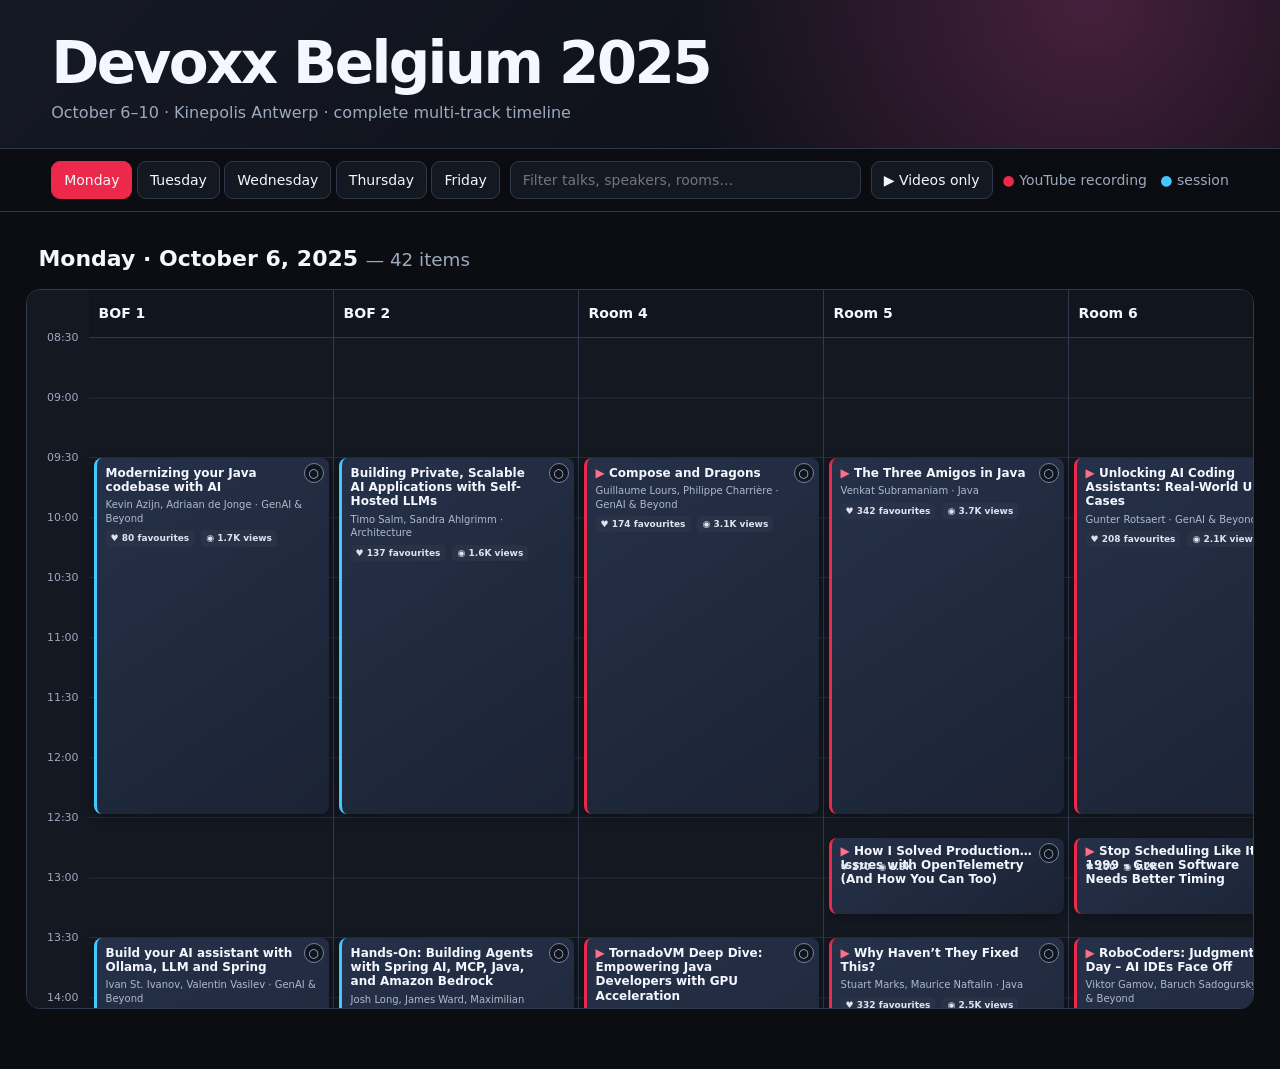
==== commit 55f018e0: "Improve compact schedule cards" ====
--- a/devoxx-belgium-2025-schedule.html
+++ b/devoxx-belgium-2025-schedule.html
@@ -2,7 +2,7 @@
 <html lang="en"><head><meta charset="utf-8"><meta name="viewport" content="width=device-width,initial-scale=1">
 <title>Devoxx Belgium 2025 — Full schedule</title>
 <style>
-:root{--bg:#0b0d12;--panel:#141821;--card:#1b2130;--ink:#f4f7ff;--muted:#9da9bd;--line:#303a4d;--red:#ec294b;--blue:#42c7ff;--hour:120px;--lane:245px}*{box-sizing:border-box}body{margin:0;background:var(--bg);color:var(--ink);font:14px/1.35 Inter,ui-sans-serif,system-ui,sans-serif}header{padding:34px clamp(18px,4vw,60px) 24px;background:radial-gradient(circle at 85% 0,#46203c 0,transparent 37%),linear-gradient(135deg,#151925,#0b0d12);border-bottom:1px solid var(--line)}h1{font-size:clamp(30px,5vw,58px);line-height:1;margin:0 0 10px;letter-spacing:-.045em}header p{color:var(--muted);font-size:16px;margin:0}.controls{position:sticky;top:0;z-index:20;display:flex;gap:10px;align-items:center;flex-wrap:wrap;padding:12px clamp(18px,4vw,60px);background:#0b0d12ed;border-bottom:1px solid var(--line);backdrop-filter:blur(10px)}button,input{border:1px solid var(--line);border-radius:9px;background:var(--panel);color:var(--ink);padding:9px 12px;font:inherit}button{cursor:pointer}button.active{background:var(--red);border-color:var(--red)}input{min-width:250px;flex:1;max-width:430px}.legend{margin-left:auto;color:var(--muted)}main{padding:24px clamp(8px,2vw,28px) 60px}.day{display:none}.day.active{display:block}.day-head{margin:8px 0 15px clamp(10px,1vw,20px);font-size:22px}.scroller{overflow:auto;border:1px solid var(--line);border-radius:14px;background:var(--panel);max-height:calc(100vh - 180px)}.board{position:relative;min-width:max-content}.rooms{display:flex;position:sticky;top:0;z-index:8;margin-left:62px;height:48px;background:#11151e;border-bottom:1px solid var(--line)}.room{width:var(--lane);flex:none;padding:14px 10px;font-weight:700;border-right:1px solid var(--line)}.timegrid{position:relative;margin-left:62px}.lane{position:absolute;top:0;width:var(--lane);border-right:1px solid var(--line);background-image:repeating-linear-gradient(to bottom,transparent 0,transparent calc(var(--hour)/2 - 1px),#252d3d calc(var(--hour)/2),transparent calc(var(--hour)/2 + 1px),transparent calc(var(--hour) - 1px),#394358 var(--hour))}.tick{position:absolute;left:-62px;width:62px;color:var(--muted);font-size:11px;transform:translateY(-7px);padding-right:10px;text-align:right}.event{position:absolute;width:calc(var(--lane) - 10px);margin-left:5px;padding:8px 9px;border-radius:8px;background:linear-gradient(145deg,#253149,#1b2334);border-left:3px solid var(--blue);overflow:hidden;color:var(--ink);text-decoration:none;box-shadow:0 3px 12px #0005;transition:.15s}.event:hover{transform:translateY(-1px);filter:brightness(1.15);z-index:5}.event:not(.break){cursor:pointer}.event.video{border-left-color:var(--red)}.event.break{background:#171b23;border-left-color:#566075;color:var(--muted);box-shadow:none}.event .title{font-size:12px;font-weight:750;line-height:1.18;padding-right:22px}.event .meta{font-size:10px;color:#afbacb;margin-top:4px}.event .watch{color:#ff7088}.popularity{display:flex;gap:7px;flex-wrap:wrap;margin-top:5px;color:#dbe4f3;font-size:9px;font-weight:750}.popularity span{padding:2px 5px;border-radius:4px;background:#293246}.team-rating{display:inline-block;margin-top:5px;padding:2px 5px;border-radius:4px;background:#293246;color:#dbe4f3;font-size:9px;font-weight:800}.team-rating.good{background:#176a47;color:#c8ffe4}.team-rating.great{background:#a46d0b;color:#fff3bd}.event.seen{opacity:.52;filter:saturate(.3)}.event.seen .title{text-decoration:line-through}.seen-toggle{position:absolute;right:5px;top:5px;width:20px;height:20px;padding:0;border-radius:50%;border:1px solid #77839a;background:#101620;color:#b8c3d6;font-size:12px;line-height:18px;z-index:2}.seen-toggle:hover,.event.seen .seen-toggle{background:#38b978;border-color:#38b978;color:#07140d}.empty{padding:60px;text-align:center;color:var(--muted)}dialog{width:min(720px,calc(100% - 28px));max-height:88vh;padding:0;border:1px solid var(--line);border-radius:16px;background:#151a24;color:var(--ink);box-shadow:0 25px 90px #000c}dialog::backdrop{background:#02040ac9;backdrop-filter:blur(4px)}.modal-image{display:block;width:100%;max-height:360px;object-fit:cover;background:#080a0e}.modal-body{padding:24px}.modal-head{display:flex;align-items:flex-start;gap:18px}.modal-head h2{margin:0;font-size:24px;line-height:1.15}.modal-close{flex:none;margin-left:auto;width:34px;height:34px;padding:0;font-size:22px;line-height:30px}.modal-meta{margin:9px 0 20px;color:var(--muted)}.modal-description{font-size:15px;line-height:1.65}.modal-description p{margin:0 0 12px}.modal-description ul{padding-left:22px}.modal-actions{display:flex;gap:10px;margin-top:24px}.youtube-button{display:inline-block;padding:10px 15px;border-radius:9px;background:var(--red);color:#fff;font-weight:750;text-decoration:none}.youtube-button:hover{filter:brightness(1.12)}@media(max-width:700px){:root{--lane:210px}.legend{display:none}.controls{padding:9px}.scroller{max-height:calc(100vh - 160px)}}
+:root{--bg:#0b0d12;--panel:#141821;--card:#1b2130;--ink:#f4f7ff;--muted:#9da9bd;--line:#303a4d;--red:#ec294b;--blue:#42c7ff;--hour:120px;--lane:245px}*{box-sizing:border-box}body{margin:0;background:var(--bg);color:var(--ink);font:14px/1.35 Inter,ui-sans-serif,system-ui,sans-serif}header{padding:34px clamp(18px,4vw,60px) 24px;background:radial-gradient(circle at 85% 0,#46203c 0,transparent 37%),linear-gradient(135deg,#151925,#0b0d12);border-bottom:1px solid var(--line)}h1{font-size:clamp(30px,5vw,58px);line-height:1;margin:0 0 10px;letter-spacing:-.045em}header p{color:var(--muted);font-size:16px;margin:0}.controls{position:sticky;top:0;z-index:20;display:flex;gap:10px;align-items:center;flex-wrap:wrap;padding:12px clamp(18px,4vw,60px);background:#0b0d12ed;border-bottom:1px solid var(--line);backdrop-filter:blur(10px)}button,input{border:1px solid var(--line);border-radius:9px;background:var(--panel);color:var(--ink);padding:9px 12px;font:inherit}button{cursor:pointer}button.active{background:var(--red);border-color:var(--red)}input{min-width:250px;flex:1;max-width:430px}.legend{margin-left:auto;color:var(--muted)}main{padding:24px clamp(8px,2vw,28px) 60px}.day{display:none}.day.active{display:block}.day-head{margin:8px 0 15px clamp(10px,1vw,20px);font-size:22px}.scroller{overflow:auto;border:1px solid var(--line);border-radius:14px;background:var(--panel);max-height:calc(100vh - 180px)}.board{position:relative;min-width:max-content}.rooms{display:flex;position:sticky;top:0;z-index:8;margin-left:62px;height:48px;background:#11151e;border-bottom:1px solid var(--line)}.room{width:var(--lane);flex:none;padding:14px 10px;font-weight:700;border-right:1px solid var(--line)}.timegrid{position:relative;margin-left:62px}.lane{position:absolute;top:0;width:var(--lane);border-right:1px solid var(--line);background-image:repeating-linear-gradient(to bottom,transparent 0,transparent calc(var(--hour)/2 - 1px),#252d3d calc(var(--hour)/2),transparent calc(var(--hour)/2 + 1px),transparent calc(var(--hour) - 1px),#394358 var(--hour))}.tick{position:absolute;left:-62px;width:62px;color:var(--muted);font-size:11px;transform:translateY(-7px);padding-right:10px;text-align:right}.event{position:absolute;width:calc(var(--lane) - 10px);margin-left:5px;padding:8px 9px;border-radius:8px;background:linear-gradient(145deg,#253149,#1b2334);border-left:3px solid var(--blue);overflow:hidden;color:var(--ink);text-decoration:none;box-shadow:0 3px 12px #0005;transition:transform .15s,filter .15s,box-shadow .15s}.event:hover{transform:translateY(-1px);filter:brightness(1.15);z-index:5}.event.compact{padding-top:6px;padding-bottom:6px}.event.compact .title{display:-webkit-box;-webkit-box-orient:vertical;-webkit-line-clamp:1;line-clamp:1}.event.compact .meta{display:none}.event.compact .popularity{margin-top:3px;gap:8px;flex-wrap:nowrap}.event.compact .popularity>span{padding:0;background:transparent}.event.compact .metric-label{display:none}.event.compact:is(:hover,:focus-within){height:auto!important;min-height:112px;overflow:visible;z-index:12;filter:brightness(1.12);box-shadow:0 14px 30px #000c}.event.compact:is(:hover,:focus-within) .title{display:block;-webkit-line-clamp:unset;line-clamp:unset;padding-right:22px}.event.compact:is(:hover,:focus-within) .meta{display:block}.event.compact:is(:hover,:focus-within) .popularity{margin-top:5px;gap:7px;flex-wrap:wrap}.event.compact:is(:hover,:focus-within) .popularity>span{padding:2px 5px;background:#293246}.event.compact:is(:hover,:focus-within) .metric-label{display:inline}.event:not(.break){cursor:pointer}.event.video{border-left-color:var(--red)}.event.break{background:#171b23;border-left-color:#566075;color:var(--muted);box-shadow:none}.event .title{font-size:12px;font-weight:750;line-height:1.18;padding-right:22px}.event .meta{font-size:10px;color:#afbacb;margin-top:4px}.event .watch{color:#ff7088}.popularity{display:flex;gap:7px;flex-wrap:wrap;margin-top:5px;color:#dbe4f3;font-size:9px;font-weight:750}.popularity>span{padding:2px 5px;border-radius:4px;background:#293246}.team-rating{display:inline-block;margin-top:5px;padding:2px 5px;border-radius:4px;background:#293246;color:#dbe4f3;font-size:9px;font-weight:800}.team-rating.good{background:#176a47;color:#c8ffe4}.team-rating.great{background:#a46d0b;color:#fff3bd}.event.seen{opacity:.52;filter:saturate(.3)}.event.seen .title{text-decoration:line-through}.seen-toggle{position:absolute;right:5px;top:5px;width:20px;height:20px;padding:0;border-radius:50%;border:1px solid #77839a;background:#101620;color:#b8c3d6;font-size:12px;line-height:18px;z-index:2}.seen-toggle:hover,.event.seen .seen-toggle{background:#38b978;border-color:#38b978;color:#07140d}.empty{padding:60px;text-align:center;color:var(--muted)}dialog{width:min(720px,calc(100% - 28px));max-height:88vh;padding:0;border:1px solid var(--line);border-radius:16px;background:#151a24;color:var(--ink);box-shadow:0 25px 90px #000c}dialog::backdrop{background:#02040ac9;backdrop-filter:blur(4px)}.modal-image{display:block;width:100%;max-height:360px;object-fit:cover;background:#080a0e}.modal-body{padding:24px}.modal-head{display:flex;align-items:flex-start;gap:18px}.modal-head h2{margin:0;font-size:24px;line-height:1.15}.modal-close{flex:none;margin-left:auto;width:34px;height:34px;padding:0;font-size:22px;line-height:30px}.modal-meta{margin:9px 0 20px;color:var(--muted)}.modal-description{font-size:15px;line-height:1.65}.modal-description p{margin:0 0 12px}.modal-description ul{padding-left:22px}.modal-actions{display:flex;gap:10px;margin-top:24px}.youtube-button{display:inline-block;padding:10px 15px;border-radius:9px;background:var(--red);color:#fff;font-weight:750;text-decoration:none}.youtube-button:hover{filter:brightness(1.12)}@media(max-width:700px){:root{--lane:210px}.legend{display:none}.controls{padding:9px}.scroller{max-height:calc(100vh - 160px)}}
 </style></head><body>
 <header><h1>Devoxx Belgium 2025</h1><p>October 6–10 · Kinepolis Antwerp · complete multi-track timeline</p></header>
 <div class="controls"><div id="tabs"></div><input id="search" type="search" placeholder="Filter talks, speakers, rooms…"><button id="videoOnly">▶ Videos only</button><span class="legend"><b style="color:#ec294b">●</b> YouTube recording &nbsp; <b style="color:#42c7ff">●</b> session</span></div>
@@ -16,6 +16,6 @@
 function mins(iso){let d=new Date(iso);return d.getUTCHours()*60+d.getUTCMinutes()+120} // October Brussels = UTC+2
 function videoId(url){try{return new URL(url).searchParams.get('v')}catch(e){return''}}
 function showTalk(t,s){let dialog=$('#talkDialog'),id=videoId(t.youtubeUrl||''),img=$('#modalImage');$('#modalTitle').textContent=t.title||'Talk';$('#modalMeta').textContent=[(t.speakers||[]).map(x=>x.fullName).join(', '),t.track?.name,s.room].filter(Boolean).join(' · ');$('#modalDescription').innerHTML=`<p><strong>Devoxx popularity:</strong> ${Number(t.totalFavourites||0).toLocaleString()} attendee favourites · ${Number(t.devoxxViews||0).toLocaleString()} schedule views</p>`+(t.teamRating?`<p><strong style="color:${t.teamRating.rating>=8?'#ffc94d':t.teamRating.rating>=7?'#6ee7a8':'#c8d1df'}">Team rating: ${t.teamRating.rating}/10</strong> · ${t.teamRating.reviews} ${t.teamRating.reviews===1?'review':'reviews'}</p>`:'')+(t.description||'<p>No speaker description is available for this talk.</p>');img.hidden=!id;if(id){img.src=`https://i.ytimg.com/vi/${id}/hqdefault.jpg`;img.alt=`YouTube thumbnail for ${t.title}`}$('#modalActions').innerHTML=(t.youtubeUrl?`<a class="youtube-button" href="${esc(t.youtubeUrl)}" target="_blank" rel="noopener">▶ Watch on YouTube</a>`:'')+(t.slidesUrl?`<a class="youtube-button" style="background:#3478d4" href="${esc(t.slidesUrl)}" target="_blank" rel="noopener">▣ View slides</a>`:'');dialog.showModal()}
-function render(){const q=$('#search').value.toLowerCase().trim();$('#tabs').innerHTML=DAYS.map((d,i)=>`<button class="${i===active?'active':''}" data-i="${i}">${d.name}</button>`).join(' ');let d=DAYS[active], slots=d.slots.filter(s=>{let t=s.talk||{};let hay=[t.title,(t.speakers||[]).map(x=>x.fullName).join(' '),s.room,t.track?.name,s.kind].join(' ').toLowerCase();return(!q||hay.includes(q))&&(!videos||t.youtubeUrl)});let rooms=[...new Set(slots.map(s=>s.room))].sort((a,b)=>{let n=x=>+(x.match(/\d+/)||[999])[0];return n(a)-n(b)||a.localeCompare(b)});let start=Math.min(...d.slots.map(s=>mins(s.from))), end=Math.max(...d.slots.map(s=>mins(s.to))), height=(end-start)*pxPerMin;let ticks='';for(let m=Math.ceil(start/30)*30;m<=end;m+=30)ticks+=`<div class="tick" style="top:${(m-start)*pxPerMin}px">${String(Math.floor(m/60)).padStart(2,'0')}:${String(m%60).padStart(2,'0')}</div>`;let events=slots.map(s=>{let t=s.talk, top=(mins(s.from)-start)*pxPerMin, h=Math.max(28,(mins(s.to)-mins(s.from))*pxPerMin-4), left=rooms.indexOf(s.room)*245;let title=t?.title||s.kind, speakers=(t?.speakers||[]).map(x=>x.fullName).join(', '), url=t?.youtubeUrl||'', id=t?String(t.id):'', isSeen=id&&seen.has(id), cls=t?`${url?'video':''}${isSeen?' seen':''}`:'break';let tag='div';return `<${tag} class="event ${cls}" style="top:${top}px;left:calc(${rooms.indexOf(s.room)} * var(--lane));height:${h}px" ${t?`data-talk-id="${esc(id)}" title="Show talk details"`:''}>${t?`<button class="seen-toggle" data-id="${esc(id)}" title="${isSeen?'Mark as unseen':'Mark as seen'}" aria-label="${isSeen?'Mark as unseen':'Mark as seen'}">${isSeen?'✓':'○'}</button>`:''}<div class="title">${url?'<span class="watch">▶ </span>':''}${esc(title)}</div><div class="meta">${esc(speakers||s.kind)}${t?.track?.name?' · '+esc(t.track.name):''}</div>${t?`<div class="popularity" title="Popularity in the Devoxx schedule app"><span>♥ ${compact.format(t.totalFavourites||0)} favourites</span><span>◉ ${compact.format(t.devoxxViews||0)} views</span></div>`:''}${t?.teamRating?`<span class="team-rating ${t.teamRating.rating>=8?'great':t.teamRating.rating>=7?'good':''}">★ ${t.teamRating.rating}/10 · ${t.teamRating.reviews} ${t.teamRating.reviews===1?'review':'reviews'}</span>`:''}</${tag}>`}).join('');$('#app').innerHTML=`<section class="day active"><h2 class="day-head">${esc(d.name)} · ${new Date(d.date+'T12:00:00').toLocaleDateString('en',{month:'long',day:'numeric',year:'numeric'})} <small style="color:var(--muted);font-weight:400">— ${slots.length} items</small></h2><div class="scroller"><div class="board"><div class="rooms">${rooms.map(r=>`<div class="room">${esc(r)}</div>`).join('')}</div><div class="timegrid" style="height:${height}px;width:calc(${rooms.length} * var(--lane))">${rooms.map((r,i)=>`<div class="lane" style="left:calc(${i} * var(--lane));height:${height}px"></div>`).join('')}${ticks}${events}</div></div></div></section>`;document.querySelectorAll('#tabs button').forEach(b=>b.onclick=()=>{active=+b.dataset.i;render()});document.querySelectorAll('.seen-toggle').forEach(b=>b.onclick=e=>{e.preventDefault();e.stopPropagation();toggleSeen(b.dataset.id,b)});document.querySelectorAll('.event[data-talk-id]').forEach(el=>el.onclick=()=>{let s=slots.find(x=>String(x.talk?.id)===el.dataset.talkId);if(s)showTalk(s.talk,s)})}
+function render(){const q=$('#search').value.toLowerCase().trim();$('#tabs').innerHTML=DAYS.map((d,i)=>`<button class="${i===active?'active':''}" data-i="${i}">${d.name}</button>`).join(' ');let d=DAYS[active], slots=d.slots.filter(s=>{let t=s.talk||{};let hay=[t.title,(t.speakers||[]).map(x=>x.fullName).join(' '),s.room,t.track?.name,s.kind].join(' ').toLowerCase();return(!q||hay.includes(q))&&(!videos||t.youtubeUrl)});let rooms=[...new Set(slots.map(s=>s.room))].sort((a,b)=>{let n=x=>+(x.match(/\d+/)||[999])[0];return n(a)-n(b)||a.localeCompare(b)});let start=Math.min(...d.slots.map(s=>mins(s.from))), end=Math.max(...d.slots.map(s=>mins(s.to))), height=(end-start)*pxPerMin;let ticks='';for(let m=Math.ceil(start/30)*30;m<=end;m+=30)ticks+=`<div class="tick" style="top:${(m-start)*pxPerMin}px">${String(Math.floor(m/60)).padStart(2,'0')}:${String(m%60).padStart(2,'0')}</div>`;let events=slots.map(s=>{let t=s.talk, top=(mins(s.from)-start)*pxPerMin, h=Math.max(28,(mins(s.to)-mins(s.from))*pxPerMin-4), left=rooms.indexOf(s.room)*245;let title=t?.title||s.kind, duration=mins(s.to)-mins(s.from), speakers=(t?.speakers||[]).map(x=>x.fullName).join(', '), url=t?.youtubeUrl||'', id=t?String(t.id):'', isSeen=id&&seen.has(id), cls=t?`${url?'video':''}${isSeen?' seen':''}${duration<60?' compact':''}`:'break';let tag='div';return `<${tag} class="event ${cls}" style="top:${top}px;left:calc(${rooms.indexOf(s.room)} * var(--lane));height:${h}px" ${t?`data-talk-id="${esc(id)}" title="Show talk details"`:''}>${t?`<button class="seen-toggle" data-id="${esc(id)}" title="${isSeen?'Mark as unseen':'Mark as seen'}" aria-label="${isSeen?'Mark as unseen':'Mark as seen'}">${isSeen?'✓':'○'}</button>`:''}<div class="title">${url?'<span class="watch">▶ </span>':''}${esc(title)}</div><div class="meta">${esc(speakers||s.kind)}${t?.track?.name?' · '+esc(t.track.name):''}</div>${t?`<div class="popularity" title="Popularity in the Devoxx schedule app"><span>♥ ${compact.format(t.totalFavourites||0)}<span class="metric-label"> favourites</span></span><span>◉ ${compact.format(t.devoxxViews||0)}<span class="metric-label"> views</span></span></div>`:''}${t?.teamRating?`<span class="team-rating ${t.teamRating.rating>=8?'great':t.teamRating.rating>=7?'good':''}">★ ${t.teamRating.rating}/10 · ${t.teamRating.reviews} ${t.teamRating.reviews===1?'review':'reviews'}</span>`:''}</${tag}>`}).join('');$('#app').innerHTML=`<section class="day active"><h2 class="day-head">${esc(d.name)} · ${new Date(d.date+'T12:00:00').toLocaleDateString('en',{month:'long',day:'numeric',year:'numeric'})} <small style="color:var(--muted);font-weight:400">— ${slots.length} items</small></h2><div class="scroller"><div class="board"><div class="rooms">${rooms.map(r=>`<div class="room">${esc(r)}</div>`).join('')}</div><div class="timegrid" style="height:${height}px;width:calc(${rooms.length} * var(--lane))">${rooms.map((r,i)=>`<div class="lane" style="left:calc(${i} * var(--lane));height:${height}px"></div>`).join('')}${ticks}${events}</div></div></div></section>`;document.querySelectorAll('#tabs button').forEach(b=>b.onclick=()=>{active=+b.dataset.i;render()});document.querySelectorAll('.seen-toggle').forEach(b=>b.onclick=e=>{e.preventDefault();e.stopPropagation();toggleSeen(b.dataset.id,b)});document.querySelectorAll('.event[data-talk-id]').forEach(el=>el.onclick=()=>{let s=slots.find(x=>String(x.talk?.id)===el.dataset.talkId);if(s)showTalk(s.talk,s)})}
 $('#talkDialog .modal-close').onclick=()=>$('#talkDialog').close();$('#talkDialog').onclick=e=>{if(e.target===$('#talkDialog'))$('#talkDialog').close()};$('#search').oninput=render;$('#videoOnly').onclick=()=>{videos=!videos;$('#videoOnly').classList.toggle('active',videos);render()};render();
 </script></body></html>
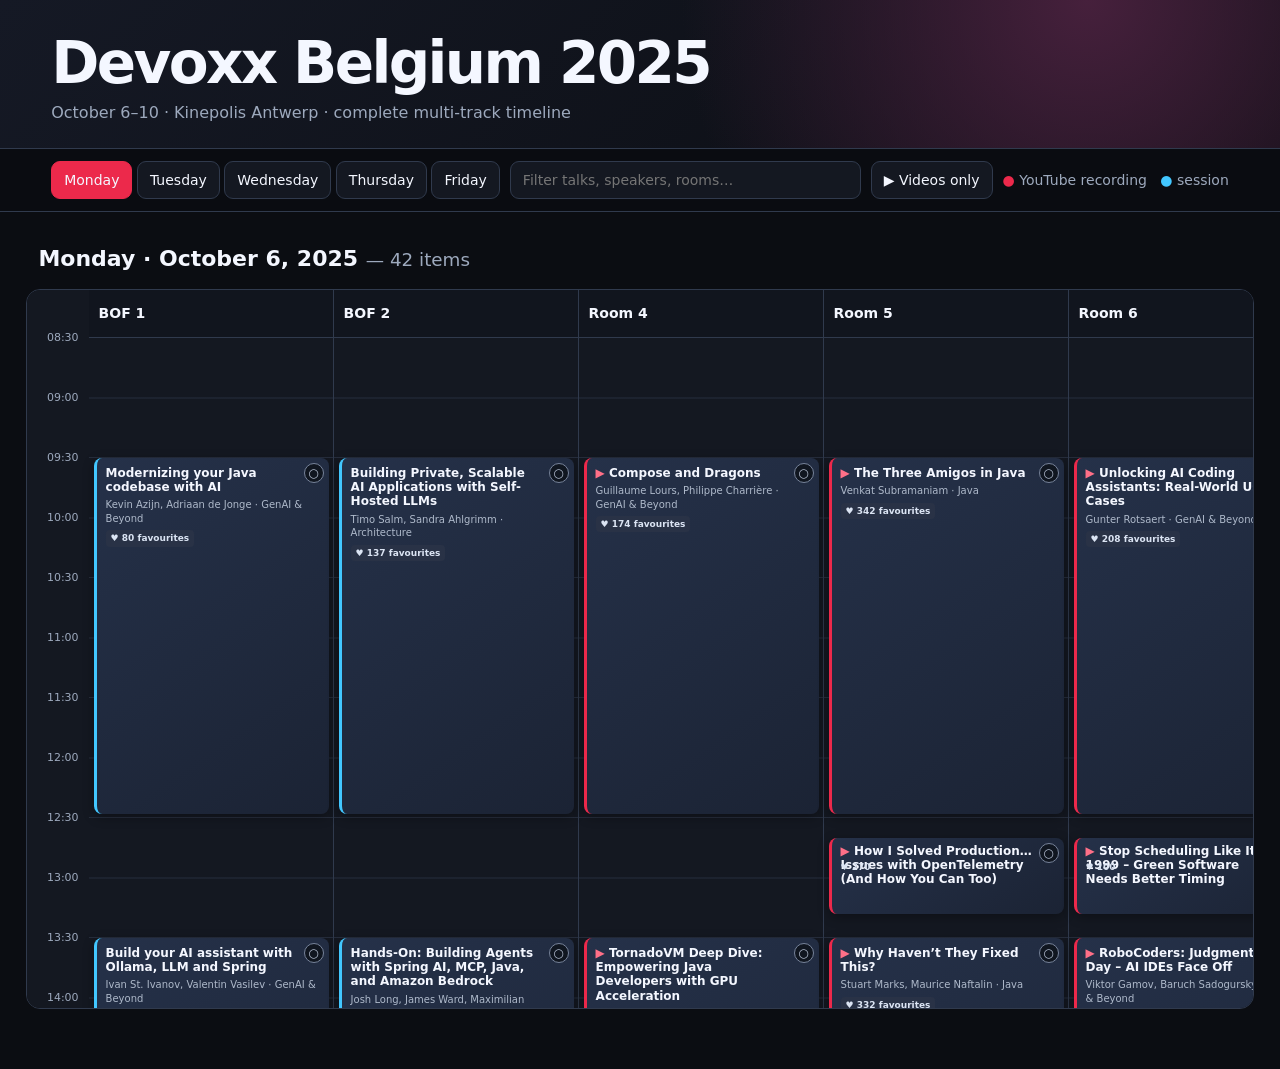
==== commit b9ea46ed: "Remove ambiguous schedule view counts" ====
--- a/devoxx-belgium-2025-schedule.html
+++ b/devoxx-belgium-2025-schedule.html
@@ -8,14 +8,14 @@
 <div class="controls"><div id="tabs"></div><input id="search" type="search" placeholder="Filter talks, speakers, rooms…"><button id="videoOnly">▶ Videos only</button><span class="legend"><b style="color:#ec294b">●</b> YouTube recording &nbsp; <b style="color:#42c7ff">●</b> session</span></div>
 <main id="app"></main>
 <dialog id="talkDialog"><img class="modal-image" id="modalImage" alt="" hidden><div class="modal-body"><div class="modal-head"><h2 id="modalTitle"></h2><button class="modal-close" aria-label="Close">×</button></div><div class="modal-meta" id="modalMeta"></div><div class="modal-description" id="modalDescription"></div><div class="modal-actions" id="modalActions"></div></div></dialog>
-<script>const DAYS=[{"name": "Monday", "date": "2025-10-06", "slots": [{"from": "2025-10-06T06:30:00Z", "to": "2025-10-06T07:30:00Z", "room": "Exhibition Hall", "kind": "Registration & Breakfast", "pause": true, "talk": null}, {"from": "2025-10-06T07:30:00Z", "to": "2025-10-06T10:30:00Z", "room": "Room 4", "kind": "Deep Dive", "pause": false, "talk": {"id": 26833, "title": "Compose and Dragons", "speakers": [{"fullName": "Guillaume Lours", "company": "Docker", "imageUrl": "https://lh3.googleusercontent.com/a-/AOh14Gi6k2N2uyqFn8HjBBUGPXeQwyLVwKVqMQ7T_Ie-=s96-c"}, {"fullName": "Philippe Charrière", "company": "Docker", "imageUrl": "https://lh3.googleusercontent.com/a/ACg8ocLQGEAI-WrKfK0GcZQeaE_1faVjy9IugtbGNdeBBXjMya3rZD0=s96-c"}], "track": {"name": "GenAI & Beyond"}, "audienceLevel": "BEGINNER", "youtubeUrl": "https://www.youtube.com/watch?v=EvF99CRz1Ds", "description": "What if we could create an entire role-playing game universe populated entirely by “intelligent” AI agents, each running in their own Docker container?<br>In this session, we’ll show you how to turn Docker Desktop into a full-fledged RPG simulation platform 🏰.<br>Using <strong>Docker Model Runner<\/strong>, <strong>Docker MCP Toolkit<\/strong>, <strong>MCP Gateway and Compose<\/strong>, we’ll deploy a full ecosystem where every character in the game becomes an autonomous AI agent:<br><ul><li><strong>NPCs (Non-Player Characters)<\/strong>: Every villager, merchant, or ally comes with their own personality and memory.<\/li><li><strong>Dungeon Monsters<\/strong>: Adversaries with adaptive behavior and tactical intelligence (well… not <em>this<\/em> time, they’ll just roll dice).<\/li><li><strong>Game Master (GM)<\/strong>: An agent with a global view of the game, managing movement (and thus the dungeon map), battles, HP, and game rules (all thanks to <strong>MCP<\/strong>).<\/li><\/ul>Through the <strong>Model Context Protocol (MCP)<\/strong> and <strong>RAG (Retrieval-Augmented Generation)<\/strong> techniques, agents will share a collective memory, and <strong>A2A (Agent-to-Agent)<\/strong> protocol will enable character interactions.<br>We’ll show how <strong>Docker Compose<\/strong> orchestrates this swarm of agents, enabling simple and scalable deployment, e.g., spawn 5 young werewolves in the Whispering Hall.<br>A fun excuse to introduce attendees to:<br><ul><li>Multi-container architectures for AI agents using multiple LLMs<\/li><li>Integrating Docker Model Runner with MCP (and especially the MCP Toolkit)<\/li><li>Inter-agent communication patterns<\/li><li>Show how a MCP gateway manages interaction between agents<\/li><li>Managing persistence and shared memory with RAG<\/li><\/ul>", "totalFavourites": 174, "devoxxViews": 3114, "slidesUrl": "", "teamRating": null}}, {"from": "2025-10-06T07:30:00Z", "to": "2025-10-06T10:30:00Z", "room": "Room 5", "kind": "Deep Dive", "pause": false, "talk": {"id": 41951, "title": "The Three Amigos in Java", "speakers": [{"fullName": "Venkat Subramaniam", "company": null, "imageUrl": "https://devoxxian-image-thumbnails.s3-eu-west-1.amazonaws.com/profile-bf6e6f9f-f295-47a6-bae9-acbabd7e1eb9.jpg"}], "track": {"name": "Java"}, "audienceLevel": "BEGINNER", "youtubeUrl": "https://www.youtube.com/watch?v=00BoeRkumG8", "description": "The meticulous, yet fast-paced, evolution of Java has brought us three separate features, Records, Sealed classes/interfaces, and The Pattern Matching facility. What's truly exciting is not just the sheer power of each one of these, but how these three come together to bring out the capability to implement Data Oriented Programming. In this comprehensive presentation we will start by looking at each one of these features, then see how these interplay with each other, and make a case for Data Oriented Programming and if and when we should choose that over the traditional Object Oriented Programming.", "totalFavourites": 342, "devoxxViews": 3712, "slidesUrl": "", "teamRating": null}}, {"from": "2025-10-06T07:30:00Z", "to": "2025-10-06T10:30:00Z", "room": "Room 6", "kind": "Deep Dive", "pause": false, "talk": {"id": 12492, "title": "Unlocking AI Coding Assistants: Real-World Use Cases", "speakers": [{"fullName": "Gunter Rotsaert", "company": "ICT TriOpSys", "imageUrl": "https://devoxxian-image-thumbnails.s3-eu-west-1.amazonaws.com/profile-b20ced02-e1b6-4a64-b126-fda554aed532.jpg"}], "track": {"name": "GenAI & Beyond"}, "audienceLevel": "BEGINNER", "youtubeUrl": "https://www.youtube.com/watch?v=LtAe8EB72OI", "description": "Have you struggled with AI coding assistants, finding their outputs inaccurate, non-compilable, or inconsistent with your coding standards? This was my experience too, until I discovered how to harness their true potential. By learning to interpret their responses, refine prompts, and recognize their limitations, I transformed AI coding assistants into invaluable tools for writing production-grade software.<br>In this talk, I will share real-world examples from my own projects, highlighting how AI coding assistants can significantly enhance your development workflow. Through practical tips and tricks, you will learn how to maximize the benefits of these tools, ensuring they become an integral part of your coding process. Then, take it a step further and uncover the capabilities of agentic coding.", "totalFavourites": 208, "devoxxViews": 2095, "slidesUrl": "", "teamRating": null}}, {"from": "2025-10-06T07:30:00Z", "to": "2025-10-06T10:30:00Z", "room": "Room 8", "kind": "Deep Dive", "pause": false, "talk": {"id": 4717, "title": "Java 21 to 25 - Better Language, Better APIs, Better Runtime", "speakers": [{"fullName": "Nicolai Parlog", "company": "Oracle", "imageUrl": "https://devoxxian-image-thumbnails.s3-eu-west-1.amazonaws.com/profile-7513a9db-6f8e-41a9-827e-848cbd8e3b13.jpg"}], "track": {"name": "Java"}, "audienceLevel": "INTERMEDIATE", "youtubeUrl": "https://www.youtube.com/watch?v=lCprbhmX4II", "description": "Java 25 will be the next release with long-term support and a lot has happened since the last one:<br><br><ul><li>from unnamed patterns and flexible constructors to module imports<\/li><li>from the foreign-function and memory API to stream gatherers and the class-file API<\/li><li>from a simpler <em>main<\/em> to launching multi-source-file programs<\/li><li>from Markdown in JavaDoc to quantum-resistend encryption<\/li><li>from faster launch times to improved garbage collection<\/li><\/ul><br>There are plenty of features in the language, API, and runtime to discuss - whether new, improved, or finalized. So let's go over them!", "totalFavourites": 454, "devoxxViews": 2835, "slidesUrl": "", "teamRating": null}}, {"from": "2025-10-06T07:30:00Z", "to": "2025-10-06T10:30:00Z", "room": "Room 9", "kind": "Deep Dive", "pause": false, "talk": {"id": 3265, "title": "Bootiful Spring Boot: the Deep-Dive", "speakers": [{"fullName": "Josh Long", "company": "the Spring team", "imageUrl": "https://devoxxian-image-thumbnails.s3-eu-west-1.amazonaws.com/profile-5c074f46-dfb5-4caf-872c-c8f7d216345a.jpg"}], "track": {"name": "Server Side Java"}, "audienceLevel": "BEGINNER", "youtubeUrl": "https://www.youtube.com/watch?v=nzDpu4qh0jA", "description": "Hi, Spring fans! Developers today are being asked to deliver more with less time and build ever more efficient services, and Spring is ready to help you meet the demands. In this workshop, we'll take a roving tour of all things Spring, looking at fundamentals of the Spring component model, look at Spring Boot, and then see how to apply Spring in the context of batch processing, security, data processing, modular architecture, miroservices, messaging, AI, and so much more.<br><br>Here's a rough outline whose contents we may, or may not, get to assuming enough time (a day or two):<br><br><h3>Development Desk Check<\/h3><ul><li>the Spring JavaFormat Plugin<ul><li>Python, <code>gofmt<\/code>, your favorite IDE<\/li><\/ul><\/li><li>the power of environment variables<\/li><li>IDEs<\/li><li>SDKMAN<ul><li><code>.sdkman<\/code><\/li><\/ul><\/li><li>direnv<ul><li><code>.envrc<\/code><\/li><\/ul><\/li><li>a good password manager for secrets<\/li><\/ul><h3><\/h3><h3>Beans<\/h3><ul><li>dependency injection from first principles<\/li><li>bean configuration<\/li><li>lifecycles <\/li><\/ul><h3>Data<\/h3><ul><li>JdbcClient, ORMs, etc.<\/li><\/ul><h3>Web Programming<\/h3><ul><li>clients: <code>RestTemplate<\/code>, <code>RestClient<\/code>, declarative interface clients<\/li><li>REST<\/li><li>GraphQL<\/li><li>gRPC<\/li><\/ul><h3>Architecting for Modularity<\/h3><ul><li>Privacy<\/li><li>Spring Modulith<\/li><li>Externalized messages<\/li><li>Testing<\/li><\/ul><h3>Microservices<\/h3><ul><li>centralized configuration<\/li><li>API gateways<\/li><li>service registration and discovery<\/li><\/ul><h3>Messaging and Integration<\/h3><ul><li>\"What do you mean by Event Driven?\"<\/li><li>Spring Integration<\/li><\/ul><h3>Security<\/h3><ul><li>adding form login to an application<\/li><li>authentication<\/li><li>authorization<\/li><li>passkeys<\/li><li>one time tokens<\/li><li>OAuth<ul><li>the Spring Authorizatinm Server<\/li><li>OAuth clients<\/li><li>OAuth resource servers<\/li><li>protecting messaging code<\/li><\/ul><\/li><\/ul><br><br>", "totalFavourites": 195, "devoxxViews": 2143, "slidesUrl": "", "teamRating": null}}, {"from": "2025-10-06T07:30:00Z", "to": "2025-10-06T10:30:00Z", "room": "BOF 1", "kind": "Hands-on Lab", "pause": false, "talk": {"id": 26837, "title": "Modernizing your Java codebase with AI", "speakers": [{"fullName": "Kevin Azijn", "company": "Amazon Web Services", "imageUrl": "https://lh3.googleusercontent.com/a-/AOh14GhjhbjLgr8SztEFS2XZ6gHrw4BbVPKR7inn3F6cROw=s96-c"}, {"fullName": "Adriaan de Jonge", "company": "AWS", "imageUrl": "https://devoxxian-image-thumbnails.s3-eu-west-1.amazonaws.com/profile-73af641c-37a9-4b26-a24a-e9417e520158.jpg"}], "track": {"name": "GenAI & Beyond"}, "audienceLevel": "INTERMEDIATE", "youtubeUrl": "", "description": "Join us for an intensive, practical workshop exploring Amazon & AWS's proven strategies for modernizing Java applications at scale. Drawing from real-world experience migrating thousands of Java applications, this session will demonstrate how organizations can successfully transition from JDK 8 to modern Java versions and also more advanced migrations and modernization challenges.<br><br>You will transform a Java 8 to Java 21 using step-by-step migration and full automated agent transformation and also optional hands-on lab for frameworks migration and paradigm shift creating MCP tools for existing codebases.<br><br><strong>Key Learning Outcomes:<\/strong><br><ul><li>Understand the business case for Java modernization, including concrete examples of 40% memory reduction and 90% improvement in cold start times<\/li><li>Prepare your codebase creating lacking documentation, dependency mapping and leadership reports using AI<\/li><li>Master different migration approaches, from simple runtime switches to frameworks migration and paradigm shifts like REST to MCP<\/li><li>Learn to leverage opensource and AI-powered tools for code transformation<\/li><li>Gain hands-on experience with practical modernization tools including OpenRewrite, Amazon Q CLI and AI transformation agents<\/li><\/ul><strong>Workshop Highlights:<\/strong><br><ul><li>Live demonstrations of legacy code analysis and transformation<\/li><li>Practical guidance on monolith refactoring and dependency management<\/li><li>Best practices for future-proofing Java applications<\/li><\/ul><br><em>\"Friends don't let friends to run JDK8!\"<\/em>", "totalFavourites": 80, "devoxxViews": 1718, "slidesUrl": "", "teamRating": null}}, {"from": "2025-10-06T07:30:00Z", "to": "2025-10-06T10:30:00Z", "room": "BOF 2", "kind": "Hands-on Lab", "pause": false, "talk": {"id": 25270, "title": "Building Private, Scalable AI Applications with Self-Hosted LLMs", "speakers": [{"fullName": "Timo Salm", "company": "Broadcom", "imageUrl": "https://devoxxian-image-thumbnails.s3-eu-west-1.amazonaws.com/profile-ffe915c7-7810-4a67-986d-83f2b890a08c.jpg"}, {"fullName": "Sandra Ahlgrimm", "company": "Microsoft", "imageUrl": "https://devoxxian-image-thumbnails.s3-eu-west-1.amazonaws.com/profile-69fdde05-58df-4547-95bc-6701e979fabd.jpg"}], "track": {"name": "Architecture"}, "audienceLevel": "BEGINNER", "youtubeUrl": "", "description": "Tools like ChatGPT, Claude, and Copilot are powerful, but relying on them means giving up control of your data to third-party providers.<br><br>For organizations bound by confidentiality or regulatory requirements, self-hosted models such as Llama, Mistral, Phi, and Qwen provide a secure alternative, running locally or on Kubernetes clusters. Often, the small language models naturally fit well into Domain-Driven Design architectures.<br><br>In this tutorial, you’ll learn how to:<br>- Build a sample AI application using Java and Spring AI<br>- Integrate the application with a self-hosted LLM<br>- Deploy and scale both the application and the LLM on Kubernetes<br>- Implement an asynchronous architecture using message queues<br>- Ensure production readiness with resource requests, autoscaling, and real-time metrics<br>- Dive deeper into AI capabilities, create an MCP Server and a Client consuming<br><br>While the example application uses Java, all concepts around LLM deployment and scaling are fully language-agnostic, making this workshop valuable for developers of all backgrounds.<br><br>Join us to build secure, scalable AI solutions that keep your data under control.", "totalFavourites": 137, "devoxxViews": 1641, "slidesUrl": "", "teamRating": null}}, {"from": "2025-10-06T10:30:00Z", "to": "2025-10-06T11:30:00Z", "room": "Exhibition Hall", "kind": "Lunch", "pause": true, "talk": null}, {"from": "2025-10-06T10:40:00Z", "to": "2025-10-06T11:20:00Z", "room": "Room 5", "kind": "Lunch Talk", "pause": false, "talk": {"id": 25293, "title": "How I Solved Production Issues with OpenTelemetry (And How You Can Too)", "speakers": [{"fullName": "Cees Bos", "company": "OpenValue", "imageUrl": "https://devoxxian-image-thumbnails.s3-eu-west-1.amazonaws.com/profile-87d315e6-a148-4b2d-8118-f4c4b0b32aad.jpg"}], "track": {"name": "Development Practices"}, "audienceLevel": "BEGINNER", "youtubeUrl": "https://www.youtube.com/watch?v=T5SEnaUKABw", "description": "Ensuring the reliability of your Java applications is critical in today's fast-paced world. But how do you identify and fix production issues before they get worse? With cloud-native applications, it can be even more difficult because you can't log into the system to get some of the data you need. The answer lies in observability - and in particular, OpenTelemetry.<br><br>In this session, I'll show you how I used OpenTelemetry to solve several production problems. You'll learn how I uncovered critical issues that were invisible without the right telemetry data - and how you can do the same. OpenTelemetry provides the tools you need to understand what's happening in your application in real time, from tracking down hidden bugs to uncovering system bottlenecks. These solutions have significantly improved our applications' performance and reliability.<br><br>A key concept we will use is traces. Architecture diagrams often don't tell the whole story, especially in microservices landscapes. I'll show you how traces can help you build a service graph and save you hours in a crisis. A service graph gives you an overview and helps to find problems.<br><br>Whether you're new to observability or a seasoned professional, this session will give you practical insights and tools to improve your application's observability and change the way how you handle production issues. Solving problems is much easier with the right data at your fingertips.", "totalFavourites": 270, "devoxxViews": 1272, "slidesUrl": "", "teamRating": null}}, {"from": "2025-10-06T10:40:00Z", "to": "2025-10-06T11:20:00Z", "room": "Room 6", "kind": "Lunch Talk", "pause": false, "talk": {"id": 26284, "title": "Stop Scheduling Like It’s 1999 – Green Software Needs Better Timing", "speakers": [{"fullName": "Ted Vinke", "company": "First8 Conclusion", "imageUrl": "https://lh3.googleusercontent.com/a/ACg8ocKibl_CYYxRM6yjZqKPL8QS4a4Gahe9CPdRq7rz-0lUF9XQUfYDGg=s96-c"}], "track": {"name": "People & Culture"}, "audienceLevel": "BEGINNER", "youtubeUrl": "https://www.youtube.com/watch?v=na7yitK39kY", "description": "Software, like dinner, is often prepared at night—automated jobs ticking away silently while the team sleeps. But not all kilowatt-hours are created equal. Some are green and clean. Others… well, let’s just say your 2 a.m. batch job might be dirtier than you think.<br>In this talk, I’ll show how we turned that awkward insight into an actual Java library: <em>GreenScheduled<\/em>. With one Spring annotation, your jobs can now wait patiently for a greener moment to run—based on real-time carbon intensity data from the electricity grid.<br><br>You’ll get a glimpse into:<br><ul><li>Why timing matters for sustainability (yes, even in software)<\/li><li>How we calculate the “least dirty” execution window<\/li><li>What went wrong while building it (spoiler: time zones are evil)<\/li><li>And what’s coming next (hint: Quarkus wants in too)<\/li><\/ul><br>Expect real use cases, some mild shaming of legacy cron setups—and a hopeful look at how developers can make a difference, one job at a time.<br><br><h3>👥 <strong>Target Audience<\/strong><\/h3>Java developers, tech leads, DevOps engineers, and anyone who's ever written a cron job and never thought about what the power grid was doing at that moment.", "totalFavourites": 100, "devoxxViews": 1172, "slidesUrl": "", "teamRating": null}}, {"from": "2025-10-06T10:40:00Z", "to": "2025-10-06T11:20:00Z", "room": "Room 9", "kind": "Lunch Talk", "pause": false, "talk": {"id": 16260, "title": "Protect your AI applications with the help of the OWASP GenAI Security Project", "speakers": [{"fullName": "Nicolas Humblot", "company": "Siteflow", "imageUrl": "https://devoxxian-image-thumbnails.s3-eu-west-1.amazonaws.com/profile-d1d2bc6e-75cf-4904-a43e-480ccee88f96.jpg"}], "track": {"name": "Security"}, "audienceLevel": "BEGINNER", "youtubeUrl": "https://www.youtube.com/watch?v=7Loz3HRRdzI", "description": "Excited about AI, you create your first application using an LLM. You would like to share your product with the world, but you wonder what you should look for to ensure it is secure before releasing it. The OWASP community has been producing documentation, tools, and technologies in the field of application security for more than two decades. Let's discover together how it can help us secure our AI apps!<br><br>In this talk, we will see the different initiatives launched by the OWASP GenAI Security Project and the populations they are targeting. We will then look at a typical agentic AI application architecture so we can have an overview of the different threats each component may face. To get some tools to be able to adjust to our own specific use cases, we will look at a list of questions we can ask ourselves to adapt our risk perception in different environments. To conclude, we will see how we can improve our applications to protect them.<br><br>When leaving this talk, you will be provided references to deepen your knowledge and invited to join a passionate community aiming to improve software security.", "totalFavourites": 101, "devoxxViews": 561, "slidesUrl": "", "teamRating": null}}, {"from": "2025-10-06T11:30:00Z", "to": "2025-10-06T14:30:00Z", "room": "Room 4", "kind": "Deep Dive", "pause": false, "talk": {"id": 22120, "title": "TornadoVM Deep Dive: Empowering Java Developers with GPU Acceleration", "speakers": [{"fullName": "Michalis Papadimitriou", "company": "University of Manchester", "imageUrl": "https://devoxxian-image-thumbnails.s3-eu-west-1.amazonaws.com/profile-12efd8ad-2284-4e62-95d6-fd64fd8a95a8.jpeg"}, {"fullName": "Thanos Stratikopoulos", "company": "The University of Manchester", "imageUrl": "https://devoxxian-image-thumbnails.s3-eu-west-1.amazonaws.com/profile-5e223ddc-5b3d-47e1-8531-5e90ebf396c0.jpeg"}, {"fullName": "Christos Kotselidis", "company": "University of Mancheter/Pierer Innovation", "imageUrl": "https://avatars.githubusercontent.com/u/17125884?v=4"}, {"fullName": "Maria Xekalaki", "company": "The University of Manchester", "imageUrl": "https://devoxxian-image-thumbnails.s3-eu-west-1.amazonaws.com/profile-c2b861bf-3535-44a5-9b08-1693e0b97617.jpg"}], "track": {"name": "Java"}, "audienceLevel": "BEGINNER", "youtubeUrl": "https://www.youtube.com/watch?v=WNQ5ylMs4Ok", "description": "<p>TornadoVM is an open-source technology that enables Java developers to tap into the power of GPUs and other hardware accelerators - without needing deep expertise in GPU programming. Designed for seamless integration, TornadoVM works with most major JDK distributions, including Amazon Corretto, GraalVM, OpenJDK, Red Hat Mandrel, Microsoft JDK, and Azul Zulu. Under the hood, it extends the Graal compiler with GPU code generation and introduces powerful runtime features, such as dynamic reconfiguration and multi-device execution.<br><p><br><p>This deep dive session will guide the audience through the TornadoVM ecosystem, showing how it complements and enhances the Java tooling landscape:<br><ol><li><strong>Crash Intro to GPU Programming<\/strong> - A quick overview of the GPU programming model and data parallelism.<\/li><li><strong>TornadoVM API Overview<\/strong> – Learn how to annotate and structure Java code to express parallelism and enable transparent offloading to accelerators.<\/li><li><strong>Tool Ecosystem<\/strong> – Discover the TornadoInsight IntelliJ plugin for profiling and debugging, and explore the TornadoVM Bytecode Visualizer to understand how Java code is transformed for heterogeneous targets.<\/li><li><strong>Live Demo: LLM Optimization<\/strong> – Integration with a separate Java project that will explain various optimizations applied at a large language model (LLM) pipeline, showcasing real-world GPU acceleration and performance insights. At this point we will see various attributes that can affect performance including data movements and code generation.<\/li><\/ol><br>", "totalFavourites": 78, "devoxxViews": 1218, "slidesUrl": "", "teamRating": null}}, {"from": "2025-10-06T11:30:00Z", "to": "2025-10-06T14:30:00Z", "room": "Room 5", "kind": "Deep Dive", "pause": false, "talk": {"id": 23159, "title": "Why Haven’t They Fixed This?", "speakers": [{"fullName": "Stuart Marks", "company": "Oracle", "imageUrl": "https://devoxxian-image-thumbnails.s3-eu-west-1.amazonaws.com/profile-7c2d7f17-7947-4be2-8b42-8d0f17a541d1.jpg"}, {"fullName": "Maurice  Naftalin", "company": "Morningside Light Ltd", "imageUrl": "https://devoxxian-image-thumbnails.s3-eu-west-1.amazonaws.com/profile-739686fa-b74a-47e6-a57b-06100a67d7c1.jpg"}], "track": {"name": "Java"}, "audienceLevel": "INTERMEDIATE", "youtubeUrl": "https://www.youtube.com/watch?v=dwcNiEEuV_Y", "description": "We’ve just celebrated Java’s 30th birthday. While relishing all the great features built up over three decades, you might have asked yourself about some of the not-so-great problems with the language and the platform. When you see these problems, including some that are a quarter of a century old, you’ve probably wondered: why couldn’t they have just fixed it? For example:<br><br><ul><li>Why does type inference sometimes fail in really obvious cases?<\/li><li>Why don’t we have iterators that can handle concurrent modification promptly and consistently?<\/li><li>Why does comparing two sets for equality sometimes produce such strange results?<\/li><li>If immutability is such a great idea, why doesn’t Java support it?<\/li><li>Modifying a set element often breaks the set. Why can't the collections framework handle this better?<\/li><\/ul><br>These look like they should be easy to fix! In this talk, we’ll see whether that’s true, we’ll argue over the different possible solutions, and we’ll see whether we can outthink the Java designers with a good solution, or a better one than they chose. You’ll come away from this talk with a deeper understanding of the problems of language and API design, and of how to use the solutions that Java provides. And ready, perhaps, to start supplying your own solutions!", "totalFavourites": 332, "devoxxViews": 2505, "slidesUrl": "", "teamRating": null}}, {"from": "2025-10-06T11:30:00Z", "to": "2025-10-06T14:30:00Z", "room": "Room 6", "kind": "Deep Dive", "pause": false, "talk": {"id": 7704, "title": "RoboCoders: Judgment Day – AI IDEs Face Off", "speakers": [{"fullName": "Viktor Gamov", "company": "Confluent", "imageUrl": "https://devoxxian-image-thumbnails.s3-eu-west-1.amazonaws.com/profile-14c7e7e4-7c85-43d8-b222-5d81b5b34dfd.jpeg"}, {"fullName": "Baruch Sadogursky", "company": "TuxCare", "imageUrl": "https://devoxxian-image-thumbnails.s3-eu-west-1.amazonaws.com/profile-69d1c432-22d7-43b0-8db6-9ad03ecabb11.png"}], "track": {"name": "GenAI & Beyond"}, "audienceLevel": "BEGINNER", "youtubeUrl": "https://www.youtube.com/watch?v=V_73mdDxplQ", "description": "Can AI-powered IDEs take software development to the next level? Unlike traditional code assistants that provide suggestions or guidance, AI-driven IDEs like Cursor and Windsurf promise to act as full-fledged agents capable of handling entire workflows. In this live showdown, we’re putting that promise to the test by challenging these tools to build a smart light bulb controller—something we’ve never developed before.<br><br>From setting up the project and implementing features to testing, debugging, and optimizing, the AI will take the reins. This isn’t about helping—it’s about doing. The audience will decide the winner based on how well the tools perform and, of course, whether the demo actually works.<br><br>Join us to see if AI IDEs can deliver on their bold promise of transforming development, or if they’re just another stepping stone on the path to something bigger.", "totalFavourites": 180, "devoxxViews": 1776, "slidesUrl": "", "teamRating": null}}, {"from": "2025-10-06T11:30:00Z", "to": "2025-10-06T14:30:00Z", "room": "Room 8", "kind": "Deep Dive", "pause": false, "talk": {"id": 41952, "title": "Extending Functional Pipeline with Gatherers", "speakers": [{"fullName": "Venkat Subramaniam", "company": null, "imageUrl": "https://devoxxian-image-thumbnails.s3-eu-west-1.amazonaws.com/profile-bf6e6f9f-f295-47a6-bae9-acbabd7e1eb9.jpg"}], "track": {"name": "Java"}, "audienceLevel": "INTERMEDIATE", "youtubeUrl": "https://www.youtube.com/watch?v=qgGIIpsF050", "description": "We've had the ability to extend the terminal operation of a functional pipeline from the day one, thanks to the Collectors interface and the collect method. However, until recently we had no way to extend the intermediate steps of the functional pipeline. Why would we want to do that anyways, one may wonder. Aren't the built-in functions that make up the pipeline sufficient, one may ask. In this deep dive we will first explore the need to extend the functional pipeline. Then we will discuss what the new gatherer method and the Gatherers interface bring along. We will discuss the different types of Gatherers, when to use the different options, and provide recommendations as to which flavor to choose.<br><br>", "totalFavourites": 397, "devoxxViews": 2391, "slidesUrl": "", "teamRating": null}}, {"from": "2025-10-06T11:30:00Z", "to": "2025-10-06T14:30:00Z", "room": "Room 9", "kind": "Deep Dive", "pause": false, "talk": {"id": 20677, "title": "Large Scale Distributed LLM Inference with LLM-D and Kubernetes", "speakers": [{"fullName": "Abdel Sghiouar", "company": "Google Cloud", "imageUrl": "https://lh3.googleusercontent.com/a/AEdFTp6g4oRfPAQoq5bJH9DFV4xWnkIek9N3i08DYxe4SQ=s96-c"}], "track": {"name": "Architecture"}, "audienceLevel": "INTERMEDIATE", "youtubeUrl": "https://www.youtube.com/watch?v=ZcpD1M0Wa8Q", "description": "Running Large Language Models (LLMs) locally for experimentation is easy but running them in large scale architectures is not. It requires businesses looking to intergate LLMs into their critical paths to deal with the high costs and scarcity of GPU/TPU accelerators present a significant challenge. Striking the balance between performance, availability, scalability, and cost-efficiency is a must.<br><br>While Kubernetes is a ubiquitous runtime for modern workloads, deploying LLM inference effectively demands a specialized approach. Enter <strong>LLM-D<\/strong> a Cloud Native Kubernetes based high-performance distributed LLM inference framework. It's architecture centers around a well-lit path for anyone looking to serve at scale, with the fastest time-to-value and competitive performance per dollar, for most models across a diverse and comprehensive set of hardware accelerators.<br><br>In this deep dive we will start with a gentle introduction to the topic of Inference on Kubernetes and slowly work our way to why LLM-D and what kind of challenges it solves. LLM-D is a set of components and an opinionated architecture. Building on top of existing projects like vLLM, Prometheus, the Kubernetes Gateway API. It's optimized KV-cache aware routing and disaggregated serving are designed to operationalize GenAI deployments. The project was designed by the creators of vLLM (Redhat, Google, Bytedance) and it's licensed under the Apache 2 License.", "totalFavourites": 67, "devoxxViews": 1053, "slidesUrl": "", "teamRating": null}}, {"from": "2025-10-06T11:30:00Z", "to": "2025-10-06T14:30:00Z", "room": "BOF 1", "kind": "Hands-on Lab", "pause": false, "talk": {"id": 3255, "title": "Build your AI assistant with Ollama, LLM and Spring", "speakers": [{"fullName": "Ivan St. Ivanov", "company": "VIDA Software LTD", "imageUrl": "https://devoxxian-image-thumbnails.s3-eu-west-1.amazonaws.com/profile-975b6b31-67b8-454c-9a08-7887bf7d6dc9.jpg"}, {"fullName": "Valentin Vasilev", "company": "Vida Software LTD", "imageUrl": "https://devoxxian-image-thumbnails.s3-eu-west-1.amazonaws.com/profile-1cbe59d6-84e6-4a1c-a463-accc27755da9.jpg"}], "track": {"name": "GenAI & Beyond"}, "audienceLevel": "INTERMEDIATE", "youtubeUrl": "", "description": "AI models are evolving rapidly, and as developers, we need to adapt to this new era where AI can enhance our applications in ways we never imagined. With modern APIs, we can offload computations and decision-making to powerful language models, making our applications smarter, more responsive, and highly personalized. Imagine building a smarter smart home—where an AI decides which devices should turn on or off based on real-time scenarios. Or creating a health assistant that analyzes a user’s medication list, flags potential interactions, and even considers allergies and medical history. How about a nutrition tracker that not only logs meals but also offers real-time dietary advice based on the user's body metrics? The possibilities are endless. In this hands-on lab, you’ll build a REST API application that takes user data, generates dynamic AI-powered responses, and processes the results logically. We'll be running a local LLM using Ollama API and integrating it into a Spring application, creating a seamless AI-powered assistant. <br><br>⚠ Note: This will be a more advanced session, requiring some prior experience with backend development. Make sure to also bring a beefier laptop with 16 GB of RAM as minimum.", "totalFavourites": 124, "devoxxViews": 1368, "slidesUrl": "", "teamRating": null}}, {"from": "2025-10-06T11:30:00Z", "to": "2025-10-06T14:30:00Z", "room": "BOF 2", "kind": "Hands-on Lab", "pause": false, "talk": {"id": 12462, "title": "Hands-On: Building Agents with Spring AI, MCP, Java, and Amazon Bedrock", "speakers": [{"fullName": "Josh Long", "company": "the Spring team", "imageUrl": "https://devoxxian-image-thumbnails.s3-eu-west-1.amazonaws.com/profile-5c074f46-dfb5-4caf-872c-c8f7d216345a.jpg"}, {"fullName": "James Ward", "company": "AWS", "imageUrl": "https://devoxxian-image-thumbnails.s3-eu-west-1.amazonaws.com/profile-252a44f3-49db-43fa-8435-60a439b4bdb9.jpg"}, {"fullName": "Maximilian Schellhorn", "company": "AWS", "imageUrl": "https://devoxxian-image-thumbnails.s3-eu-west-1.amazonaws.com/profile-5ef5213a-25d1-428a-97bc-61459042b5a0.jpeg"}, {"fullName": "Matthew Meckes", "company": "AWS", "imageUrl": "https://devoxxian-image-thumbnails.s3-eu-west-1.amazonaws.com/profile-7f1e2e38-1ee6-49db-8e58-eceb98633f59.jpg"}], "track": {"name": "GenAI & Beyond"}, "audienceLevel": "INTERMEDIATE", "youtubeUrl": "", "description": "In this hands-on workshop you will learn how to build & deploy production-ready AI Agents. You will use Spring AI, MCP, Java, and Amazon Bedrock and learn how to deal with production concerns like observability and security. We will start with basic prompting then expand with chat memory, RAG, and integration through MCP. In the end we will have a multi-agent system where agents interact with other agents to accomplish high-level tasks.", "totalFavourites": 171, "devoxxViews": 1643, "slidesUrl": "", "teamRating": null}}, {"from": "2025-10-06T12:00:00Z", "to": "2025-10-06T18:00:00Z", "room": "Exhibition Hall", "kind": "Exhibition Setup", "pause": true, "talk": null}, {"from": "2025-10-06T14:30:00Z", "to": "2025-10-06T14:50:00Z", "room": "Exhibition Hall", "kind": "Coffee Break", "pause": true, "talk": null}, {"from": "2025-10-06T14:50:00Z", "to": "2025-10-06T15:20:00Z", "room": "Room 4", "kind": "Tools-in-Action", "pause": false, "talk": {"id": 20679, "title": "Pod Right-sizing in the Second Decade of Kubernetes", "speakers": [{"fullName": "Abdel Sghiouar", "company": "Google Cloud", "imageUrl": "https://lh3.googleusercontent.com/a/AEdFTp6g4oRfPAQoq5bJH9DFV4xWnkIek9N3i08DYxe4SQ=s96-c"}], "track": {"name": "Development Practices"}, "audienceLevel": "BEGINNER", "youtubeUrl": "https://www.youtube.com/watch?v=60EoWj2gYdI", "description": "Historically, optimizing resource allocation for Kubernetes workloads was a painful trial-and-error process, forcing developers to choose between high startup costs or lengthy delays. This constant struggle to find the \"just right\" balance for pod resources diverted valuable time from feature development.<br><br>But with In-Place Pod Resize (IPPR) in Kubernetes, those days are over. IPPR streamlines resource management by allowing you to dynamically resize pods without a restart, opening the door to true right-sizing and vastly improved bin packing. This is especially important for Java developers who have to deal with startup time and optimized resource utilization inside the JVM<br><br>This talk will explore the benefits of IPPR, demonstrate how to leverage it for optimal resource allocation, and show its integration with Vertical Pod Autoscaler (VPA) to provide startup boosts for your applications.", "totalFavourites": 165, "devoxxViews": 918, "slidesUrl": "", "teamRating": null}}, {"from": "2025-10-06T14:50:00Z", "to": "2025-10-06T15:20:00Z", "room": "Room 5", "kind": "Tools-in-Action", "pause": false, "talk": {"id": 3253, "title": "From Space to Code: Using NASA's Open Data APIs with Kepler", "speakers": [{"fullName": "Ko Turk", "company": "Codelab", "imageUrl": "https://devoxxian-image-thumbnails.s3-eu-west-1.amazonaws.com/profile-06caa425-af89-4758-b8bd-c421d264a4d3.jpg"}], "track": {"name": "Mind the geek"}, "audienceLevel": "BEGINNER", "youtubeUrl": "https://www.youtube.com/watch?v=LmUsHagNp28", "description": "Do you know that NASA has a wealth of open APIs where you can access fascinating data from across our solar system and beyond?<br>In this talk we will discuss the:<br><ul><li>Astronomy Picture of the Day (APOD) - Get a glimpse into the beauty and mysteries of our universe through stunning space photography.<\/li><li>Mars Exploration - Can we live on the Red Planet? What are NASA’s plans for future missions?<\/li><li>Exoplanet Exploration - Is the possible life on other planets?<\/li><li>Earth Observation - Analyse the data of our own earth to make discoveries if we look into the climate, environmental health, and ecosystems.<\/li><\/ul><br>With these rich datasets, we'll demonstrate how to build applications that not only educate and inspire users, but also empower them to make more sustainable choices. We’re looking into measuring our own application with Kepler, not to be confused with the first satelite to discover exoplanets, but with the Kubernetes Efficient Power Level Exporter everyone can use. Kepler is a tool that is used to measure the power efficiency of applications running on Kubernetes.<br><br>Let’s unlock the power of Kepler together with NASA's open data to forge a path towards a more environmentally-friendly future.", "totalFavourites": 167, "devoxxViews": 1011, "slidesUrl": "", "teamRating": null}}, {"from": "2025-10-06T14:50:00Z", "to": "2025-10-06T15:20:00Z", "room": "Room 6", "kind": "Tools-in-Action", "pause": false, "talk": {"id": 20691, "title": "Hands-on: Backlog.md - Plan Tasks with AI", "speakers": [{"fullName": "Alex Gavrilescu", "company": "Funstage GmbH", "imageUrl": "https://devoxxian-image-thumbnails.s3-eu-west-1.amazonaws.com/profile-d0170ec1-298a-453d-b656-cc7d3f0bed5a.jpg"}], "track": {"name": "Build Different"}, "audienceLevel": "INTERMEDIATE", "youtubeUrl": "https://www.youtube.com/watch?v=FIZbQbkgRG0", "description": "<strong>Overview<\/strong><br>Backlog.md is a CLI tool for managing project collaboration between humans and AI Agents in a git ecosystem - 100% offline tasks in your repo, optimized for AI Agents using Markdown files. Think Kanban but in your terminal. No MCP, no database, no hosting needed. Works on Mac, Windows and Linux!<br><br><strong>Description<\/strong><br>Backlog.md began as a way to tackle side projects with AI Agents like <strong>Claude‑Code<\/strong>, <strong>OpenAI Codex<\/strong>, and <strong>Google Jules<\/strong>. Today it’s a lightweight project‑management tool for solo devs and small teams.<br>Because each task is just a Markdown file in the repo, an agent can ingest the spec, understand full project context, and start implementing without any extra APIs or MCP servers required.<br>Key features:<br><ul><li><strong>Git‑native storage<\/strong> - tasks travel with your branches; merges keep boards in sync between local and remote branches.<\/li><li><code><strong>backlog board<\/strong><\/code> - a TUI that shows To Do • In Progress • Done, plus requirements and implementation plans.<\/li><li><code><strong>backlog browser<\/strong><\/code> - fires up a local web server so you can drag‑and‑drop cards in a slick offline UI; all changes are still plain Markdown.<\/li><\/ul>The talk targets developers and “vibe coders” who want the structure of Linear or Jira without the overhead—or the internet connection.<br><br><strong>Agenda<\/strong><br>1) Backlog.md Presentation<br>2) Vibe code <s>an app<\/s> app requirements -> Voice to PRD", "totalFavourites": 153, "devoxxViews": 978, "slidesUrl": "", "teamRating": null}}, {"from": "2025-10-06T14:50:00Z", "to": "2025-10-06T15:20:00Z", "room": "Room 8", "kind": "Tools-in-Action", "pause": false, "talk": {"id": 19146, "title": "Practical API Testing with OpenAPI and Citrus Framework", "speakers": [{"fullName": "Timon Borter", "company": "PostFinance AG", "imageUrl": "https://devoxxian-image-thumbnails.s3-eu-west-1.amazonaws.com/profile-a89b33ea-29bd-4e83-83f3-0b13d222be03.jpg"}], "track": {"name": "Development Practices"}, "audienceLevel": "INTERMEDIATE", "youtubeUrl": "https://www.youtube.com/watch?v=cvEd8PHXY3U", "description": "In this fast-paced tooling session, I'll show you how the Citrus Framework and Citrus Simulator can take your OpenAPI-based testing to the next level. Within the juicy 30-minute mark, I'll demonstrate how to generate Citrus actions from an OpenAPI specification. These actions can be used to test your system under test (SUT) in a black-box scenario. On the flip side, we'll use the same specification to create simulations of third-party systems - allowing you to isolate your SUT with confidence.<br><br>We'll cover how to:<br><ul><li>Generate test clients directly from your OpenAPI spec<\/li><li>Build simulations that return realistic, randomized data<\/li><li>Automatically validate schema conformity on both the client and simulation sides<\/li><\/ul><br>This setup not only improves test quality but also enhances collaboration between teams. Issues can be caught early in the specification phase, and by the time integration arrives, much of it has already been tested. It's also a promising first step toward contract testing with tools like Pact.<br><br>At PostFinance, one of Switzerland's leading banking companies, we use the Citrus Framework with OpenAPI testing every day to ensure seamless continuous integration across our services.", "totalFavourites": 264, "devoxxViews": 1158, "slidesUrl": "", "teamRating": null}}, {"from": "2025-10-06T14:50:00Z", "to": "2025-10-06T15:20:00Z", "room": "Room 9", "kind": "Tools-in-Action", "pause": false, "talk": {"id": 23160, "title": "Java Adventures - JTaccuino, Java 25 and AI", "speakers": [{"fullName": "Sven Reimers", "company": "Airbus ", "imageUrl": "https://lh3.googleusercontent.com/a-/AFdZucoNxDrZRM-rxLR5unTKC2gX_lJcPO2h_HRwBs4pJA=s96-c"}], "track": {"name": "Java"}, "audienceLevel": "BEGINNER", "youtubeUrl": "https://www.youtube.com/watch?v=HJIst2dXKEA", "description": "A demo packed session awaits you showing you the latest Java 25 features using JTacccuino notebooks.<br><br>JTaccuino is a pure Java and JavaFX notebook solution, which allows for easy exploration in Java by leveraging JShell, dependency resolution, custom extensions and more. The aim is to reduce typical existing ceremony in API's for simpler and more scripting style interaction.<br><br>From new language features in Java 25 (JEP 502, 507, 508) to more infrastructure related innovations (JEP 520) and enhancements in former Java versions - buckle up for a roller coaster ride through the Java world of innovation.<br><br>As a companion on this ride JTaccuino will support you with interactive experimenting and AI augmented Java feature discovery - using local and open LLM's by leveraging LangChain4j and Ollama.", "totalFavourites": 72, "devoxxViews": 977, "slidesUrl": "", "teamRating": null}}, {"from": "2025-10-06T14:50:00Z", "to": "2025-10-06T16:50:00Z", "room": "BOF 1", "kind": "Hands-on Lab", "pause": false, "talk": {"id": 8902, "title": "Building secure AI agents with Quarkus LangChain4j", "speakers": [{"fullName": "Willem Jan Glerum", "company": "Lunatech", "imageUrl": "https://devoxxian-image-thumbnails.s3-eu-west-1.amazonaws.com/profile-1410d99c-df14-4331-ac61-79c4cff650ef.jpg"}, {"fullName": "Radek Kargul", "company": "Lunatech", "imageUrl": "https://devoxxian-image-thumbnails.s3-eu-west-1.amazonaws.com/profile-95717222-0896-47a2-9ea1-64a15e47b0db.jpg"}], "track": {"name": "Security"}, "audienceLevel": "BEGINNER", "youtubeUrl": "", "description": "In this hands-on workshop, participants will learn how to create and secure AI agents leveraging Quarkus LangChain4j. As AI agents are used more and more within enterprise applications, securing them has become a critical concern. You for example don't want your agent to drop your database, execute privileged actions or leak your sensitive customer data by accident.<br><br>Workshop participants will:<br>- Set up a Quarkus project with LangChain4j extension<br>- Build a basic AI agent that can interact with business applications<br>- Implement security measures to prevent prompt injection attacks<br>- Configure authentication and authorization for AI agent actions<br>- Structure the application for maintainability and security<br>- Add appropriate monitoring and audit logging<br><br>Each participant should bring their own laptop with JDK 21, Maven, Ollama and Podman Desktop installed. The workshop will include step-by-step instructions, code examples, and exercises to reinforce learning.<br><br>This workshop is suitable for developers new to AI and more experienced engineers who want to learn how to include and secure AI agents in their projects. Some basic knowledge of Java and Quarkus is helpful but not required.", "totalFavourites": 66, "devoxxViews": 651, "slidesUrl": "", "teamRating": null}}, {"from": "2025-10-06T14:50:00Z", "to": "2025-10-06T16:50:00Z", "room": "BOF 2", "kind": "Hands-on Lab", "pause": false, "talk": {"id": 23163, "title": "Fast-Track JDK Tools for the Modern Software Developer", "speakers": [{"fullName": "Ana-Maria Mihalceanu", "company": "Oracle", "imageUrl": "https://lh3.googleusercontent.com/a-/AOh14Gj1OS6OpAzuwBKwoUuCi9gxvNPvdmVA7nbW8lg3mg=s96-c"}, {"fullName": "José Paumard", "company": "Oracle", "imageUrl": "https://lh3.googleusercontent.com/a-/AOh14GhsVIUuTR9Onoo-D8UMW5QId2Yw1V_EUvqdWdNQ0RQ=s96-c"}], "track": {"name": "Java"}, "audienceLevel": "BEGINNER", "youtubeUrl": "", "description": "As Java continues to evolve, the tools shipped with the JDK are enhanced to help your development activities. Join this hands-on lab to explore the latest features of the Java Launcher, working with javadoc, snippets, and Markdown documentation comments, as well as how to use the lightweight jwebserver for web development testing. You will also learn how to generate efficient custom runtime images with jlink and leverage JDK Flight Recorder for low-overhead performance monitoring. By the end of this interactive experience, you will gain practical knowledge on how to use these tools to improve your Java development workflow, optimize runtime environments, and inspect your application performance.", "totalFavourites": 140, "devoxxViews": 1017, "slidesUrl": "", "teamRating": null}}, {"from": "2025-10-06T15:20:00Z", "to": "2025-10-06T15:35:00Z", "room": "Exhibition Hall", "kind": "Break", "pause": true, "talk": null}, {"from": "2025-10-06T15:35:00Z", "to": "2025-10-06T16:05:00Z", "room": "Room 4", "kind": "Tools-in-Action", "pause": false, "talk": {"id": 25256, "title": "Spec-Driven Development with Kiro: Vibe-Coding with Guardrails", "speakers": [{"fullName": "Kevin Azijn", "company": "Amazon Web Services", "imageUrl": "https://lh3.googleusercontent.com/a-/AOh14GhjhbjLgr8SztEFS2XZ6gHrw4BbVPKR7inn3F6cROw=s96-c"}, {"fullName": "Adriaan de Jonge", "company": "AWS", "imageUrl": "https://devoxxian-image-thumbnails.s3-eu-west-1.amazonaws.com/profile-73af641c-37a9-4b26-a24a-e9417e520158.jpg"}], "track": {"name": "Build Different"}, "audienceLevel": "INTERMEDIATE", "youtubeUrl": "https://www.youtube.com/watch?v=z4zAKNLmrIw", "description": "Kiro is a new AI-powered IDE that empowers developers to work in the way that best suits their preferences. While it supports the organic \"vibe-coding\" approach, Kiro also enables a more rigorous workflow. Developers can leverage Kiro to generate detailed specifications, which the IDE then uses to power its coding assistant functionality, within the guardrails defined by the specifications.<br>In this demo, you'll witness Kiro's agents transforming prompts into comprehensive specifications, followed by the automatic generation of corresponding working code, documentation, and tests. Kiro's Hooks feature further streamlines development tasks, from updating documentation to running tests, based on user-defined IDE events.<br>Discover how Kiro's flexible, AI-driven approach can simplify your workflows and keep you in control throughout the development lifecycle.<br>", "totalFavourites": 86, "devoxxViews": 647, "slidesUrl": "", "teamRating": null}}, {"from": "2025-10-06T15:35:00Z", "to": "2025-10-06T16:05:00Z", "room": "Room 5", "kind": "Tools-in-Action", "pause": false, "talk": {"id": 12470, "title": "Spring Boot Testing in Practice: What Changes (and What Doesn’t) with GenAI integrations", "speakers": [{"fullName": "Andrei Shakirin", "company": "AWS (former Pivotal Labs Engineer)", "imageUrl": "https://devoxxian-image-thumbnails.s3-eu-west-1.amazonaws.com/profile-8dd80733-5267-400f-a2bc-b9a796227c82.png"}], "track": {"name": "Development Practices"}, "audienceLevel": "INTERMEDIATE", "youtubeUrl": "https://www.youtube.com/watch?v=721WMRwnPuM", "description": "Testing is an essential part of modern software development—it ensures confidence, improves feedback loops, and supports better design. However, it can become increasingly complex, especially with the rise of generative AI integrations. Large Language Models (LLMs) introduce non-deterministic behavior, making quality assurance more challenging—particularly when models invoke external tools or access contextual memory.<br>This session offers a comprehensive overview of testing strategies at all levels in a Spring Boot application: from unit and slice tests to integration, system, and load testing. It also addresses the unique testing challenges posed by GenAI features such as Retrieval-Augmented Generation (RAG) and the Model Context Protocol (MCP).<br>Attendees will learn:<br><ul><li>How to write efficient slice tests in Spring Boot without restarting the entire application context<\/li><li>How to use Testcontainers to provide external services and databases during testing<\/li><li>What additional considerations arise when testing GenAI-enabled applications<\/li><li>How to test scalability, concurrency, and throughput constraints<\/li><li>How well-structured tests can drive better application design<\/li><li>How to test multi-threaded applications and manage race conditions effectively<\/li><\/ul>Based on real-world experience, this talk demonstrates how thoughtful, layered testing leads to more robust systems and faster development—whether you're building traditional microservices or GenAI-enhanced applications.", "totalFavourites": 144, "devoxxViews": 725, "slidesUrl": "", "teamRating": null}}, {"from": "2025-10-06T15:35:00Z", "to": "2025-10-06T16:05:00Z", "room": "Room 6", "kind": "Tools-in-Action", "pause": false, "talk": {"id": 6232, "title": "Spring Debugger: Behind The Scenes of Spring Boot", "speakers": [{"fullName": "Marco Behler", "company": "JetBrains", "imageUrl": "https://devoxxian-image-thumbnails.s3-eu-west-1.amazonaws.com/profile-3eac4f3a-113f-46a2-ba9d-6ec31b8823e7.jpg"}], "track": {"name": "Server Side Java"}, "audienceLevel": "INTERMEDIATE", "youtubeUrl": "https://www.youtube.com/watch?v=N_b72RO2tG4", "description": "Throughout history, the term “magic” has described things we don’t fully understand. But magic isn’t real - it’s just a gap in knowledge.<br><br>So, when someone says, \"Spring Boot is magic\", the IntelliJ IDEA team hears, \"We should make the IDE reveal what’s really happening behind the scenes\".<br><br>With the new Spring Debugger available in IntelliJ IDEA, you’ll get simple, clear & actionable insights into common Spring Boot questions such as:<br><br>* Where does a specific property value come from? Why does it hold an unexpected value?<br>* Is there an active transaction? Who started it, and when?<br>* What database is my application currently connected to? Can I get 1-click access to it?<br>* What bean implementations are being used and why?<br>* What objects are being cached by my @Cacheable method?<br>* And many more…<br><br>Join this talk to see how Spring Debugger helps you replace “magic” with understanding for your own Spring Boot applications — so you can diagnose and resolve issues faster than ever.", "totalFavourites": 209, "devoxxViews": 726, "slidesUrl": "", "teamRating": null}}, {"from": "2025-10-06T15:35:00Z", "to": "2025-10-06T16:05:00Z", "room": "Room 8", "kind": "Tools-in-Action", "pause": false, "talk": {"id": 23194, "title": "30 minutes to understand MCP (Model Context Protocol)", "speakers": [{"fullName": "Sébastien Blanc", "company": "Port", "imageUrl": "https://lh3.googleusercontent.com/a-/AOh14GghdlsQf-LeH_np8EgyP0zMkqdtdA3aeHvPYsYOag=s96-c"}], "track": {"name": "GenAI & Beyond"}, "audienceLevel": "BEGINNER", "youtubeUrl": "https://www.youtube.com/watch?v=khRkbvTuPX4", "description": "2023 was the year of LLMs, 2024 was the year of RAG, 2025 will be the year of MCP ! From the official documentation you can read : “The Model Context Protocol (MCP) is an open protocol that enables seamless integration between LLM applications and external data sources and tools.” But does that really help you to understand what this means ? <br>Join me in this Tools-in-action to understand concretely what MCP is and you will see that the concepts behind it are not really new things but more a normalization of existing ones. You will learn how to consume from a MCP server but also how to write one, using the Quarkus implementation and its wonderful developer experience. <br><br>Expect a few slides and a lot of live coding ! By the end of the session you will have a complete understanding of this new buzzword of 2025 !", "totalFavourites": 326, "devoxxViews": 1532, "slidesUrl": "", "teamRating": null}}, {"from": "2025-10-06T15:35:00Z", "to": "2025-10-06T16:05:00Z", "room": "Room 9", "kind": "Tools-in-Action", "pause": false, "talk": {"id": 19122, "title": "Smart API sandboxes: why? what? how?", "speakers": [{"fullName": "Laurent Broudoux", "company": "Microcks", "imageUrl": "https://pbs.twimg.com/profile_images/893039638071320577/4YP9KXnZ_normal.jpg"}], "track": {"name": "Development Practices"}, "audienceLevel": "BEGINNER", "youtubeUrl": "https://www.youtube.com/watch?v=MrIyUJQjbeM", "description": "Traditional API sandboxes promise freedom for developers, testers, and partners to safely experiment with your APIs — but too often they fall short. They become outdated, are expensive to run and maintain, and fail to reflect real-world behavior.<br><br>In this session, you’ll learn how to build <em>smart<\/em>, cost-effective API sandboxes using Microcks — a CNCF project designed for mocking and testing API and event-driven architectures. We’ll explore what makes a “smart” sandbox different. Next, we’ll show you how Microcks uses your existing API specs and examples to generate realistic mocks and conformance tests - thanks to AI but not only ;-) <br><br>Through live demos and practical examples, we’ll demonstrate how to integrate these sandboxes with developers’ local environments, CI/CD pipelines, and Kubernetes clusters — and how to plug them into your observability stack for better insights. By the end, you’ll know how to deliver always up-to-date, lightweight, on-demand sandboxes that boost developer experience and reduce maintenance headaches<br><br><strong>Takeaways:<\/strong><br><ul><li>Understand the limitations of traditional API sandboxes and how to overcome them<\/li><li>Get practical steps to design, deploy, and scale smart sandboxes with Microcks<\/li><li>See how to integrate sandboxes into modern DevOps workflows<\/li><\/ul><br><strong>Audience:<\/strong><br>This talk is designed for <strong>API and Events developers, architects, and DevOps engineers <\/strong>- more broadly, anyone interested in improving API quality, speed and collaboration", "totalFavourites": 59, "devoxxViews": 445, "slidesUrl": "", "teamRating": null}}, {"from": "2025-10-06T16:05:00Z", "to": "2025-10-06T16:20:00Z", "room": "Exhibition Hall", "kind": "Break", "pause": true, "talk": null}, {"from": "2025-10-06T16:20:00Z", "to": "2025-10-06T16:50:00Z", "room": "Room 5", "kind": "Tools-in-Action", "pause": false, "talk": {"id": 25254, "title": "Gemini CLI in Action", "speakers": [{"fullName": "Wietse Venema", "company": "Google", "imageUrl": "https://lh3.googleusercontent.com/a-/AOh14GhbRZTGa5AfR4sF8hWTueCojns-Au_mYSlkZV7i=s96-c"}], "track": {"name": "Development Practices"}, "audienceLevel": "INTERMEDIATE", "youtubeUrl": "https://www.youtube.com/watch?v=jBQ0WdiNbdA", "description": "This session takes a practical look at Gemini CLI, a command-line tool for querying and editing codebases of any size. It can use tools like your shell, filesystem, Google Search, and has the ability to fetch websites and connect to remote services. <br>The focus of this talk is on showing repeatable workflows that developers can apply to their day-to-day work. Expect a sequence of real-world, live demos (I mean what can possibly go wrong). It will <em>not<\/em> be a walkthrough of the documentation. I’ll cover the following themes: <br><br><ul><li><strong>Codebase Onboarding:<\/strong> How to use the tool to quickly understand the architecture of an unfamiliar project. <\/li><li><strong>Structured Feature Development:<\/strong> A walkthrough of the \"Explore, Plan, Code, Commit\" workflow with Gemini CLI. <\/li><li><strong>CI/CD Integration: <\/strong>How to use Gemini CLI's non-interactive mode in build scripts and pipelines.<\/li><li><strong>Automating Repetitive Tasks: <\/strong>Creating custom tools for reusable workflows. <\/li><li><strong>Interactive Data Exploration: <\/strong>A demonstration of generating and executing Python scripts to analyze data and produce visualizations. <\/li><li><strong>Extending Capabilities: <\/strong>Tools are what makes this tool valuable. I’ll show examples of connecting to external services.<\/li><\/ul><br>Attendees will see how providing clear, structured context and using iterative, verifiable steps can produce great results. My goal is for attendees to walk away with a clear understanding of how to apply Gemini CLI to their day-to-day software engineering tasks.", "totalFavourites": 133, "devoxxViews": 565, "slidesUrl": "", "teamRating": null}}, {"from": "2025-10-06T16:20:00Z", "to": "2025-10-06T16:50:00Z", "room": "Room 6", "kind": "Tools-in-Action", "pause": false, "talk": {"id": 6208, "title": "Picocli: put some Java in your terminal 💻!", "speakers": [{"fullName": "Stéphane Philippart", "company": "OVHcloud", "imageUrl": "https://devoxxian-image-thumbnails.s3-eu-west-1.amazonaws.com/profile-f96fcc9e-d201-4af1-9fcb-7199e39b1940.jpg"}], "track": {"name": "Java"}, "audienceLevel": "BEGINNER", "youtubeUrl": "https://www.youtube.com/watch?v=usTiNoSNdlw", "description": "Everyone uses CLIs (Command Line Interfaces), and they've been around since the dawn of time.<br>Often synonymous with productivity gains, their creation is sometimes obscure and can seem complex.<br><br>This was the case a few decades ago, but in recent years, languages and frameworks have made it possible to write them simply in your favorite language.<br>I propose to use a language which, at first glance, may not seem the most intuitive for creating a CLI: Java!<br><br>Thanks to Picocli and Quarkus, your CLI will have all the bells and whistles of a great CLI, yet be simple to develop!<br>And the icing on the cake: we'll create a \"real\" executable thanks to Graal VM.<br><br>Come and join me for a live coding session that will show you how to create a Java CLI with Picocli and Quarkus from scratch!", "totalFavourites": 91, "devoxxViews": 547, "slidesUrl": "", "teamRating": null}}, {"from": "2025-10-06T16:20:00Z", "to": "2025-10-06T16:50:00Z", "room": "Room 8", "kind": "Tools-in-Action", "pause": false, "talk": {"id": 23164, "title": "Wirespec - API design, actually spec first, in your ecosystem", "speakers": [{"fullName": "Jerre van Veluw", "company": "Flock.", "imageUrl": "https://devoxxian-image-thumbnails.s3-eu-west-1.amazonaws.com/profile-3fd9865c-6414-4470-8685-7acf0ec4de17.jpeg"}], "track": {"name": "Development Practices"}, "audienceLevel": "INTERMEDIATE", "youtubeUrl": "https://www.youtube.com/watch?v=wL5f2Gw08Y0", "description": "Do you see the potential of API specification first design, and agree that OpenAPI has some big drawbacks? We think so too, which is why we created Wirespec as a human readable API specification language. In this talk we will explore what Wirespec can do for you in the context of what OpenAPI already brings. Even if you already use OpenAPI. All from the comfort of your choice in ecosystem (Maven, Gradle, npm, native)!", "totalFavourites": 123, "devoxxViews": 835, "slidesUrl": "", "teamRating": null}}, {"from": "2025-10-06T16:20:00Z", "to": "2025-10-06T16:50:00Z", "room": "Room 9", "kind": "Tools-in-Action", "pause": false, "talk": {"id": 14112, "title": "Securing Your CI/CD Pipelines: Best Practices and Strategies", "speakers": [{"fullName": "Adrien Pessu", "company": "GitHub", "imageUrl": "https://devoxxian-image-thumbnails.s3-eu-west-1.amazonaws.com/profile-0e6b3709-06a6-48d9-8874-93721fd63130.jpg"}], "track": {"name": "Security"}, "audienceLevel": "INTERMEDIATE", "youtubeUrl": "https://www.youtube.com/watch?v=sw-G9F4RJV4", "description": "In a world where software supply chain attacks are increasingly common, securing your CI/CD pipelines has become a top priority. This presentation will focus on best practices and advanced strategies for securing your CI/CD pipelines using GitHub Actions as an example. We will explore common vulnerabilities, potential threats, and concrete solutions to mitigate them.", "totalFavourites": 192, "devoxxViews": 677, "slidesUrl": "", "teamRating": null}}, {"from": "2025-10-06T16:50:00Z", "to": "2025-10-06T17:00:00Z", "room": "Exhibition Hall", "kind": "Break", "pause": true, "talk": null}, {"from": "2025-10-06T17:00:00Z", "to": "2025-10-06T18:00:00Z", "room": "BOF 1", "kind": "BOF", "pause": false, "talk": {"id": 20653, "title": "Teachers BOF", "speakers": [{"fullName": "Hanno Embregts", "company": "Info Support", "imageUrl": "https://devoxxian-image-thumbnails.s3-eu-west-1.amazonaws.com/profile-415cb58c-75c1-422c-8d3e-411135394ca5.jpeg"}, {"fullName": "Pim Tegelaar", "company": "Picnic", "imageUrl": "https://lh3.googleusercontent.com/a/ACg8ocKpa2pHqoixqHCiH6tnzzm2GEkSztSmvNpMrUtQbPjEVOnpjZg=s96-c"}], "track": {"name": "People & Culture"}, "audienceLevel": "INTERMEDIATE", "youtubeUrl": "", "description": "Are you involved in teaching Java (or software development in general) to your co-workers and/or the next generation? Then let’s share our experiences in order to learn from them! Hanno & Pim (both professional teachers) will host this BOF session to provide an opportunity to learn from both their experiences and those of the attendees. You don't have to be a super experienced teacher to gain something from this session. In fact, just bring your own teaching questions and Hanno & Pim will make sure everyone learns from them.<br><br>Possible topics:<br><ul><li>How to break the ice at the start of the course?<\/li><li>How to teach hybrid courses? (half of class remote, half in-person)<\/li><li>How to keep everyone equally involved?<\/li><li>How to deal with very different learning needs in the same class?<\/li><li>What is a good balance between theory and practice?<\/li><li>How important is it to keep everyone in your class happy?<\/li><li>…your own!<\/li><\/ul>", "totalFavourites": 27, "devoxxViews": 475, "slidesUrl": "", "teamRating": null}}, {"from": "2025-10-06T17:00:00Z", "to": "2025-10-06T18:00:00Z", "room": "BOF 2", "kind": "BOF", "pause": false, "talk": {"id": 20686, "title": "DevOps: State of the Union (One Decade Later)", "speakers": [{"fullName": "Michael Hüttermann", "company": "huettermann.net", "imageUrl": "https://devoxxian-image-thumbnails.s3-eu-west-1.amazonaws.com/profile-e1d5ebf1-def9-4da5-aa12-39dedde9c595.jpg"}], "track": {"name": "Development Practices"}, "audienceLevel": "BEGINNER", "youtubeUrl": "", "description": "This interactive session discusses what DevOps in 2025 really is. We explore why and how to leverage DevOps, and relate it to other concepts, e.g. SRE and digitalization. While the host offers both, 20 years of DevOps experience as well as an academic background in research on DevOps, everybody is called to actively participate in this session. The community can engage to bring up specific questions, and share good practices and pitfalls. Warning: The last time this BOF was delivered at Devoxx was 2017. Expect both: some shocking news and parallels!", "totalFavourites": 70, "devoxxViews": 487, "slidesUrl": "", "teamRating": null}}]}, {"name": "Tuesday", "date": "2025-10-07", "slots": [{"from": "2025-10-07T06:30:00Z", "to": "2025-10-07T07:30:00Z", "room": "Exhibition Hall", "kind": "Breakfast", "pause": true, "talk": null}, {"from": "2025-10-07T07:30:00Z", "to": "2025-10-07T10:30:00Z", "room": "Room 4", "kind": "Deep Dive", "pause": false, "talk": {"id": 6211, "title": "From LLM orchestration to autonomous agents: Agentic AI patterns with LangChain4j", "speakers": [{"fullName": "Georgios Andrianakis", "company": "IBM", "imageUrl": "https://devoxxian-image-thumbnails.s3-eu-west-1.amazonaws.com/profile-c2227ba4-1c50-44fc-8569-7a2636770dba.jpg"}, {"fullName": "Mario Fusco", "company": "IBM", "imageUrl": "https://devoxxian-image-thumbnails.s3-eu-west-1.amazonaws.com/profile-5909dee1-b4ae-4597-8ba5-878d30a68aec.jpg"}, {"fullName": "Clement Escoffier", "company": "Red Hat", "imageUrl": "https://lh3.googleusercontent.com/a/ACg8ocJhc8P2VmQ2i-ph6hlXtxVsFaGwNRle1AYzIQOarwRrG3-xuTUQ=s96-c"}, {"fullName": "Stefano Maestri", "company": "IBM", "imageUrl": "https://devoxxian-image-thumbnails.s3-eu-west-1.amazonaws.com/profile-6ea4e61a-c0de-4d57-8b66-be9b54ef9713.jpg"}], "track": {"name": "GenAI & Beyond"}, "audienceLevel": "INTERMEDIATE", "youtubeUrl": "https://www.youtube.com/watch?v=SrFXsjeGc6Q", "description": "The late few months have seen the rapid evolution of LLMs from passive completion engines, only good for generic chatbots, to components of a more complex, programmatically defined, workflow and finally into active and autonomous elements capable of reasoning, planning, and taking actions.<br><br>But moving from basic prompt engineering to truly autonomous systems requires a new class of design patterns and possibly a framework allowing to implement those patterns and put them at work in a convenient and effortless way.<br><br>In this deep dive, we will explore the architecture and implementation of agentic AI using LangChain4j, a Java-native framework for building LLM-powered applications. You’ll learn how to move beyond the plain usage of a standalone LLM to design intelligent, modular agents capable of dynamic decision-making, memory retention, tool usage, RAG, MCP and A2A integration and multi-step goal execution.<br><br>After having covered the core concepts of agentic AI, we will guide you in incrementally building and testing an agentic system from scratch using LangChain4j and Quarkus, backed by real-world examples and live coding. Whether you're exploring agentic AI for task automation, intelligent assistants, or decision-support systems, this session will give you the practical tools and architectural understanding to build robust and maintainable autonomous agents in Java.", "totalFavourites": 243, "devoxxViews": 1680, "slidesUrl": "", "teamRating": null}}, {"from": "2025-10-07T07:30:00Z", "to": "2025-10-07T10:30:00Z", "room": "Room 5", "kind": "Deep Dive", "pause": false, "talk": {"id": 26253, "title": "Spring Boot in the Cloud: Advanced Optimization Deep Dive", "speakers": [{"fullName": "Patrick Baumgartner", "company": "42talents", "imageUrl": "https://devoxxian-image-thumbnails.s3-eu-west-1.amazonaws.com/profile-8eb3bc0c-544a-4cb0-b5c3-55c76fa32642.jpg"}], "track": {"name": "Java"}, "audienceLevel": "INTERMEDIATE", "youtubeUrl": "https://www.youtube.com/watch?v=cbs4BQ0BwmA", "description": "Spring Boot makes it easy to launch cloud-ready applications, but building truly lean and efficient cloud services requires going beyond the basics. In this three-hour deep dive, you’ll immerse yourself in advanced Spring Boot techniques to optimize your applications for the cloud.<br><br>We will examine in depth how to reduce memory usage, improve startup times, and streamline your Spring Boot apps for modern cloud environments. Topics include Spring AOT, classpath exclusions, lazy beans, actuator configuration, custom JVM options, and additional state-of-the-art tools.<br><br>This session combines short presentations, live coding, and practical hands-on exercises. You will experiment with advanced configurations, observe real-time results, and troubleshoot performance challenges alongside the instructor. Real-world scenarios and best practices will help you immediately apply these techniques to your own projects.<br><br>Whether you want to fine-tune your CI/CD pipeline or push Spring Boot to its limits in production, you will leave with actionable skills, a collection of code samples, and a deeper understanding of cloud-native application optimization. Get ready for an in-depth, practical exploration of building lean Spring Boot applications for the cloud.", "totalFavourites": 210, "devoxxViews": 1440, "slidesUrl": "", "teamRating": null}}, {"from": "2025-10-07T07:30:00Z", "to": "2025-10-07T10:30:00Z", "room": "Room 6", "kind": "Deep Dive", "pause": false, "talk": {"id": 24552, "title": "Build an MCP Server with Java", "speakers": [{"fullName": "Sergio  del Amo Caballero", "company": "Oracle", "imageUrl": "https://devoxxian-image-thumbnails.s3-eu-west-1.amazonaws.com/profile-7f5d819a-023d-4f3e-b6e8-6660525777bb.jpg"}], "track": {"name": "GenAI & Beyond"}, "audienceLevel": "INTERMEDIATE", "youtubeUrl": "https://www.youtube.com/watch?v=Ne9CGoHwACY", "description": "This session shows how to build an MCP (Model Context Protocol) Server in Java.<br>We first discuss how to build an MCP Server with Java without any framework, and then compare what frameworks (Spring Boot, Micronaut, and Quarkus) offer.<br>We will implement an MCP Server with each framework. The MCP Server will expose custom tools that can be accessed by MCP clients.<br>You will learn how to test your implementation using the MCP Inspector tool and connect to your MCP server with Claude as a client.<br><h2><\/h2><h2>Target Audience<\/h2>Developers interested in creating an MCP (Model Context Protocol) Server in Java.", "totalFavourites": 194, "devoxxViews": 1904, "slidesUrl": "", "teamRating": null}}, {"from": "2025-10-07T07:30:00Z", "to": "2025-10-07T10:30:00Z", "room": "Room 8", "kind": "Deep Dive", "pause": false, "talk": {"id": 41955, "title": "Java Memory Leaks", "speakers": [{"fullName": "Victor Rentea", "company": "Freelance", "imageUrl": "https://devoxxian-image-thumbnails.s3-eu-west-1.amazonaws.com/profile-8c32e503-fe48-4c4d-a536-0d484f580374.jpg"}], "track": {"name": "Java"}, "audienceLevel": "INTERMEDIATE", "youtubeUrl": "https://www.youtube.com/watch?v=-0vkHxlGlOU", "description": "Let's dive deep into memory leaks and memory inefficiency patterns in Java backend systems. You'll understand the Java Memory Model, discover JVM memory flags you #musthave in production, and learn to analyze a heapdump. Then we'll trace 10 common memory leak types, collected with ❤️ from 150+ companies over a decade of consultancy. You'll hear about ThreadLocal, inner classes, hidden links, cache/hash keys, thread and class loader leaks. After the talk you'll get access to all the heapdumps we study for self-study. And a bounty for any new leak you describe to me after the talk :)", "totalFavourites": 524, "devoxxViews": 2783, "slidesUrl": "", "teamRating": null}}, {"from": "2025-10-07T07:30:00Z", "to": "2025-10-07T10:30:00Z", "room": "Room 9", "kind": "Deep Dive", "pause": false, "talk": {"id": 26292, "title": "Going serverless with Quarkus, GraalVM native images and AWS Lambda", "speakers": [{"fullName": "Bert Jan Schrijver", "company": "OpenValue", "imageUrl": "https://devoxxian-image-thumbnails.s3-eu-west-1.amazonaws.com/profile-2636b8a5-0209-4a75-9422-6e1c2662b04a.jpg"}], "track": {"name": "Server Side Java"}, "audienceLevel": "INTERMEDIATE", "youtubeUrl": "https://www.youtube.com/watch?v=Kv61d6A8xm8", "description": "Short version: In this talk, I'll show how I migrated the backend for the NLJUG conference app (used for J-Fall, J-Spring and more events) from Spring running on Linux virtual machines to Quarkus running as GraalVM native image on AWS lambda.<br><br>Long(er) version:<br><br>A conference app backend makes the ideal candidate for a serverless architecture: almost no traffic during the year, and peak traffic during conference days.<br><br>In this talk, I'll show how I migrated the backend for the NLJUG conference app (used to rate talks for conferences with 1500+ attendees) from a traditional approach with Java and Spring running on Linux VM's to a fully serverless architecture with Quarkus, GraalVM native images, AWS lambda, API gateway and DynamoDB.<br><br>I'll talk about (and demo) the Quarkus development experience, migrating code to Quarkus, creating native images and the caveats involved, testing, deploying to AWS with the SAM CLI, monitoring, costs and more.<br><br>After this talk, you'll know enough to get started with building and deploying Quarkus native images on AWS Lambda yourself!", "totalFavourites": 91, "devoxxViews": 616, "slidesUrl": "", "teamRating": null}}, {"from": "2025-10-07T07:30:00Z", "to": "2025-10-07T10:30:00Z", "room": "BOF 1", "kind": "Hands-on Lab", "pause": false, "talk": {"id": 19124, "title": "From Scratch to Scalable: Building Smarter AI Agents with Frameworks", "speakers": [{"fullName": "Jettro Coenradie", "company": "Luminis", "imageUrl": "https://devoxxian-image-thumbnails.s3-eu-west-1.amazonaws.com/profile-e226b01e-5e33-49a8-b035-f6872115c03c.jpeg"}, {"fullName": "Daniël Spee", "company": "Luminis", "imageUrl": "https://devoxxian-image-thumbnails.s3-eu-west-1.amazonaws.com/profile-f853a0f5-78a9-48cc-ada0-06eb6b19b1f2.jpg"}], "track": {"name": "GenAI & Beyond"}, "audienceLevel": "INTERMEDIATE", "youtubeUrl": "", "description": "<strong>Detailed Description<\/strong><br><br>It doesn’t take much to build a simple AI agent — with just basic programming skills, you can create one from scratch without using any frameworks. But moving from a working prototype to a production-ready agent introduces a whole new level of complexity.<br><br>In this hands-on workshop, you’ll start by building your own AI agent in Java. You’ll implement LLM integration, tool calling, and manage conversational history — all from the ground up. This gives you a deep understanding of how agents operate under the hood.<br><br>With that foundation, you’ll then transition to using an agent framework. You’ll learn how frameworks simplify the development process by handling complexity like multi-LLM support, observability, memory, and deployment. By the end, you’ll have transformed your home-grown agent into one that’s framework-ready and production-capable.<br><br><strong>Key Takeaways<\/strong>:<br><br><ul><li>Understand the core components of an AI agent by building one manually.<\/li><li>Learn how to integrate LLMs, tools, and memory in Java.<\/li><li>Gain experience with agent frameworks to support scalability and production use.<\/li><\/ul><br><strong>Target Audience<\/strong>:<br>Java developers who are curious about AI agents and want hands-on experience creating, understanding, and scaling them for real-world applications.<br><br><strong>Joining the workshop<\/strong><br>Follow the link to the repository to prepare for the workshop.", "totalFavourites": 50, "devoxxViews": 679, "slidesUrl": "", "teamRating": null}}, {"from": "2025-10-07T07:30:00Z", "to": "2025-10-07T10:30:00Z", "room": "BOF 2", "kind": "Hands-on Lab", "pause": false, "talk": {"id": 23166, "title": "Developing an Asynchronous Application with Virtual Threads and Structured Concurrency", "speakers": [{"fullName": "Ana-Maria Mihalceanu", "company": "Oracle", "imageUrl": "https://lh3.googleusercontent.com/a-/AOh14Gj1OS6OpAzuwBKwoUuCi9gxvNPvdmVA7nbW8lg3mg=s96-c"}, {"fullName": "José Paumard", "company": "Oracle", "imageUrl": "https://lh3.googleusercontent.com/a-/AOh14GhsVIUuTR9Onoo-D8UMW5QId2Yw1V_EUvqdWdNQ0RQ=s96-c"}], "track": {"name": "Java"}, "audienceLevel": "INTERMEDIATE", "youtubeUrl": "", "description": "One of the most exciting features delivered by JDK 21 are Virtual Threads, developed by the Loom project. They promise to enable the \"simple thread-per-request style to scale with near-optimal hardware utilization\". Before Virtual Threads, this could only be achieved with reactive programming, which provides excellent throughput, but with patterns that are difficult to write, read, debug, and profile. It offers outstanding performance, but at the expense of maintainability. This hands-on lab guides you through writing a virtual thread-based application that utilizes structured concurrency to parallelize requests and scoped values to pass sensitive information without relying on method parameters. You will see the patterns of code that the Loom project gives you to achieve the same throughput as a classical reactive application. You will then be able to compare the code patterns of both approaches to choose which one you prefer.", "totalFavourites": 239, "devoxxViews": 1426, "slidesUrl": "", "teamRating": null}}, {"from": "2025-10-07T10:30:00Z", "to": "2025-10-07T11:30:00Z", "room": "Exhibition Hall", "kind": "Lunch", "pause": true, "talk": null}, {"from": "2025-10-07T10:40:00Z", "to": "2025-10-07T11:20:00Z", "room": "Room 4", "kind": "Lunch Talk", "pause": false, "talk": {"id": 6212, "title": "The Invisible Monster: The Carbon Footprint of AI", "speakers": [{"fullName": "Olivier Bierlaire", "company": "Rebase.Green", "imageUrl": "https://devoxxian-image-thumbnails.s3-eu-west-1.amazonaws.com/profile-4b3cfeda-ecef-4da1-9ee3-a07d30e26f4e.jpeg"}], "track": {"name": "GenAI & Beyond"}, "audienceLevel": "BEGINNER", "youtubeUrl": "https://www.youtube.com/watch?v=DagPSLimU04", "description": "What is silent, colossal, and terrifying? No, it's not the monster under your bed, it's much worse: the carbon emissions of AI! To confront this monster, we must first understand it: what is the impact of generative AI and LLMs?<br><br>We estimate that training GPT-3.5 generated CO2 emissions equivalent to 800 Paris-New York flights. But what about the queries? Should I avoid using it to limit my carbon footprint? If I use an AI assistant for coding, like GitHub Copilot or CodeWhisperer, does it emit a lot of CO2?<br><br>Moreover, everyone wants to create their own LLM or generative AI. What is the impact of training, fine-tuning, and using these models? Many companies are concerned about their carbon footprint, and the development as well as the use of AI have an impact that needs to be measured and reduced.<br><br>With good hosting practices, GreenOps, and available tools, we can shed light on this issue and help reduce our carbon footprint while benefiting from AI advancements. Finally, I will tell you a dark curtain story that might help us.<br><br>Let's discover how to confront this invisible monster together!", "totalFavourites": 112, "devoxxViews": 614, "slidesUrl": "", "teamRating": null}}, {"from": "2025-10-07T10:40:00Z", "to": "2025-10-07T11:20:00Z", "room": "Room 5", "kind": "Lunch Talk", "pause": false, "talk": {"id": 7040, "title": "What the Duck?🦆 The Hidden Crisis in Tech", "speakers": [{"fullName": "Aicha Laafia", "company": "havana Group", "imageUrl": "https://devoxxian-image-thumbnails.s3-eu-west-1.amazonaws.com/profile-969b7a01-abdb-47e4-be65-38ccb39c6ce0.jpg"}], "track": {"name": "People & Culture"}, "audienceLevel": "BEGINNER", "youtubeUrl": "https://www.youtube.com/watch?v=aemFEi5N8Ho", "description": "We smile in meetings 😊, ship features 🚀, post wins ✨.<br><br> But under the surface? Most of us are paddling like hell 🫠.<br><br>This talk unpacks the Duck Syndrome in tech 🧠. Calm on the outside, burnout underneath 🔥.<br>It’s not about code. It’s about the silence we keep, the pressure to look perfect, and why so many of us are barely holding it together.<br><br>If you’ve ever felt like you’re the only one struggling, you’re not.<br>Come for the honesty 🤍. Stay for the relief of not pretending.<br>", "totalFavourites": 155, "devoxxViews": 1248, "slidesUrl": "", "teamRating": null}}, {"from": "2025-10-07T10:40:00Z", "to": "2025-10-07T11:20:00Z", "room": "Room 6", "kind": "Lunch Talk", "pause": false, "talk": {"id": 6241, "title": "Your Survival Guide to AI in Software Development", "speakers": [{"fullName": "Rafik FERROUKH", "company": "Harvest Groupe", "imageUrl": "https://devoxxian-image-thumbnails.s3-eu-west-1.amazonaws.com/profile-265e0883-ba94-4bfa-9c7d-e17eacccc33c.jpeg"}], "track": {"name": "GenAI & Beyond"}, "audienceLevel": "BEGINNER", "youtubeUrl": "https://www.youtube.com/watch?v=fDPJtzuWLFg", "description": "AI is flooding the developer toolbox. Chatbots, coding assistants, agents, local LLMs... it’s a mess.<br><br>This talk is your survival guide. <br>We’ll cut through the noise and get real: what do developers actually need? Reading code? Generating it? Automating tasks? Staying private? For each case, I’ll show the right kind of tools, with demos, hard truths, and guidance on prompt engineering, privacy trade-offs, and flexibility (self-hosted vs. SaaS). <br><br>You’ll see strengths, limits, and a simple decision grid to help you choose (or say no) in your own context. <br><br>Because surviving the AI jungle is about knowing where you want to go.", "totalFavourites": 257, "devoxxViews": 1006, "slidesUrl": "", "teamRating": null}}, {"from": "2025-10-07T10:40:00Z", "to": "2025-10-07T11:20:00Z", "room": "Room 8", "kind": "Lunch Talk", "pause": false, "talk": {"id": 44651, "title": "MCP in the Wild: Real-Time Agentic Systems with Live A/B Testing", "speakers": [{"fullName": "Arun Gupta", "company": "", "imageUrl": "https://lh3.googleusercontent.com/a-/AFdZucrE4tNpH64Twsj7vtuH6tUMrvkFyJmgkkhAC0cB1F8=s96-c"}], "track": {"name": "Architecture"}, "audienceLevel": "BEGINNER", "youtubeUrl": "https://www.youtube.com/watch?v=T0JbiPZZKCY", "description": "Ever built a game where AI agents make decisions in real time—and talk to each other in a structured way? With the Multi-Context Protocol (MCP), you can do precisely that.<br>In this session, we’ll walk through how MCP enables you to split agent behavior into modular contexts, such as planning, reasoning, and execution, then wire them up into a real-time multiplayer game using Python, CrewAI, and FastAPI. Each agent runs its logic, and here’s the kicker: the underlying LLMs are hot-swappable. Swap in GPT-4, Claude, Mixtral—you’ll see the differences instantly, without touching your core code.<br>We’ll also demonstrate how to run A/B tests across agents by swapping models mid-game and capturing structured MCP metrics, including the time agents spend planning, the frequency of replanning, and the impact of context-switching on outcomes. These insights help you benchmark LLM performance beyond just token count or latency—and tune your architecture accordingly.<br><br>We’ll go hands-on with the open source repository, break down the architecture, and demonstrate how this protocol-based design can enhance not just games, but any multi-agent system. If you’re building with LLMs and tired of spaghetti orchestration, this talk is for you.", "totalFavourites": 95, "devoxxViews": 469, "slidesUrl": "", "teamRating": null}}, {"from": "2025-10-07T10:40:00Z", "to": "2025-10-07T11:20:00Z", "room": "Room 9", "kind": "Lunch Talk", "pause": false, "talk": {"id": 9806, "title": "Your offspring is our Future, so let us help you!", "speakers": [{"fullName": "Daniel De Luca", "company": "Devoxx4Kids Foundation", "imageUrl": "https://devoxxian-image-thumbnails.s3-eu-west-1.amazonaws.com/profile-a0941dbe-67b0-43d3-9f1f-d676cc305243.jpg"}, {"fullName": "Eddy Vos", "company": "Devoxx4Kids Netherlands", "imageUrl": "https://devoxxian-image-thumbnails.s3-eu-west-1.amazonaws.com/profile-6b39cfbe-e71d-43cf-b779-480f3ac5fa97.jpg"}], "track": {"name": "Mind the geek"}, "audienceLevel": "BEGINNER", "youtubeUrl": "https://www.youtube.com/watch?v=SCV2AKUZS9A", "description": "Looks we got your attention and that's great since with Devoxx4Kids we have a lot of news to tell you what we do in Belgium and in The Netherlands!<br><br>In 2025 we started with the Devoxx4Kids Foundation in Belgium that will bridge the digital divide for tomorrow's innovators.<br>What does this mean? The world of technology is constantly evolving, driving demand for skilled professionals. However, financial barriers often prevent talented students from pursuing higher education in IT fields. The Devoxx4Kids Foundation was established to address this critical challenge. Let us tell you how we can help!<br><br>In 2025 the Devoxx4Kids Netherlands are starting with Devoxx4Kids days at local community centers. With help of a big sponsor we are able to kill two birds with one stone. We teach children in that neighborhood in a fun way how to code and we support the community by hiring their local community center and hire their staff for the catering. So interested to organize a Devoxx4Kids event at your local community center without any cost involved? Come join our session and get the latest info how to do this!<br><br>", "totalFavourites": 40, "devoxxViews": 574, "slidesUrl": "", "teamRating": null}}, {"from": "2025-10-07T11:30:00Z", "to": "2025-10-07T14:30:00Z", "room": "Room 4", "kind": "Deep Dive", "pause": false, "talk": {"id": 24587, "title": "On standards and AI agents: a walkthrough of MCP, A2A, ADK and more", "speakers": [{"fullName": "Guillaume Laforge", "company": "Google", "imageUrl": "https://devoxxian-image-thumbnails.s3-eu-west-1.amazonaws.com/profile-22955cd1-9c41-4d6e-a7f2-b0f415794a7f.jpg"}, {"fullName": "Mete Atamel", "company": "Google", "imageUrl": "https://lh3.googleusercontent.com/a-/AOh14GgP86vaofFSorOriu75qJE_ElrozxZuZC6Vw7ACdMU=s96-c"}, {"fullName": "Emmanuel Bernard", "company": "Red Hat", "imageUrl": "https://devoxxian-image-thumbnails.s3-eu-west-1.amazonaws.com/profile-d7a50c6f-1b13-4de9-9e21-85a7a2caa8cd.png"}], "track": {"name": "GenAI & Beyond"}, "audienceLevel": "INTERMEDIATE", "youtubeUrl": "https://www.youtube.com/watch?v=DiZs--ODXVM", "description": "AI agent foundations are built over a handful of common protocols that you need to master, to make the best out of your LLM and agent framework. That’s why it’s important to understand them. But some are catching up, others are not.<br><br>In this deep dive, we will explore the ecosystem showing you these standards and focusing on the important ones. Knowing some of the frameworks is useful too to get started faster. Welcome MCP, A2A, ACP protocols, and ADK, Arc, Quarkus, LangChain4j frameworks!<br><br>After giving you an overview of the main standards and protocols, their merit and their popularity, we will start by building an agent using Agent Development Kit (ADK) and walk through making a tool call. From there, zooming on MCP, we’ll see how to standardize that tool via a local MCP server and then deploy it as a remote MCP server to share it with others.<br><br>Next, we’ll dive into the A2A protocol and enable our agent to participate in multi-agent conversations. And to do that, we will use another framework, Quarkus and LangChain4j, showing how different stacks interact seamlessly through A2A.<br><br>You’ll learn not just what these protocols do and how they work, but why they matter, with detailed walkthroughs and live demos throughout.<br><br>If you’re struggling to understand all the protocol details around AI agents, this session is for you!<br>", "totalFavourites": 251, "devoxxViews": 1437, "slidesUrl": "", "teamRating": null}}, {"from": "2025-10-07T11:30:00Z", "to": "2025-10-07T14:30:00Z", "room": "Room 5", "kind": "Deep Dive", "pause": false, "talk": {"id": 6228, "title": "Authorization in Spring Security: permissions, roles and beyond", "speakers": [{"fullName": "Daniel Garnier-Moiroux", "company": "Spring", "imageUrl": "https://devoxxian-image-thumbnails.s3-eu-west-1.amazonaws.com/profile-aba4300d-289f-4c87-8dfa-6917abeac329.jpg"}], "track": {"name": "Security"}, "audienceLevel": "INTERMEDIATE", "youtubeUrl": "https://www.youtube.com/watch?v=LGlyLmxjutI", "description": "When creating Spring Boot apps, Spring Security is the go-to choice for all your security use-cases. It offers protections against exploits, authentication (who is the user?) and authorization (are they allowed to do X?) capabilities. Basic authorization features, such as hasRole(...), are easy to implement, but things quickly become complicated when you have more advanced use-cases.<br><br>Many operations must be architected correctly to provide secure and robust authorization, in multiple phases. During the initial login phase, the relevant information about the user is extracted, transformed and stored, for example user data from OpenID claims. Then, for authorization, “policy decision” and “policy enforcement” are defined within the context of an operation: where are the authorization decisions made? Lastly, strategies are implemented in code to produce those authorization decisions.<br><br>This talk is a follow-up of the (2022 Deep Dive on Spring Security)[https://www.youtube.com/watch?v=iJ2muJniikY]. Through live-coded examples, you will build a solid, foundational understanding for all your authorization architecture. You will get an overview of all the access control patterns you can apply with Spring Security. And you will get practical advice on different authorization mechanisms available, and their tradeoffs.<br>", "totalFavourites": 323, "devoxxViews": 1642, "slidesUrl": "", "teamRating": null}}, {"from": "2025-10-07T11:30:00Z", "to": "2025-10-07T14:30:00Z", "room": "Room 6", "kind": "Deep Dive", "pause": false, "talk": {"id": 14113, "title": "Deep Dive: GraalVM in Practice", "speakers": [{"fullName": "Alina Yurenko", "company": "Oracle", "imageUrl": "https://devoxxian-image-thumbnails.s3-eu-west-1.amazonaws.com/profile-7e0f9e8c-84b1-4373-8074-d88eca399811.jpg"}], "track": {"name": "Java"}, "audienceLevel": "INTERMEDIATE", "youtubeUrl": "https://www.youtube.com/watch?v=1J6mbMReOnI", "description": "GraalVM is now well recognized as the best way to run Java applications faster, with lower memory overhead, and great startup times. Yet developers still often wonder about the best strategies go from a regular Java application to a native executable, and what are the steps to be taken to ensure great performance, easy migration, and smooth developer experience.<br><br>In this session, we’ll go beyond the intro and look at building and running production-ready native applications with GraalVM.<br><br>What you'll take away from this session:<br>– Migrating existing apps to GraalVM<br>– Working with popular libraries and creating configuration<br>– Measuring and optimizing performance<br>– Packaging and deployment options (linking, compact containers)<br>– Security considerations (obfuscation, vulnerability scanning, SBOMs)<br>– Monitoring native apps (Micrometer, JFR, jvmstat, and more)<br>– Tooling, build reports, and automation (GitHub Actions, Buildpacks)<br><br>We’ll also look at some experimental and advanced topics like Native Image Layers, ML-based profile inference, Project Crema, and embedding guest languages, as well as the key features of the newly released GraalVM for JDK 25 (September 2025).<br><br>If you're curious about GraalVM and would like to make the most of it, this deep dive is for you.", "totalFavourites": 132, "devoxxViews": 1026, "slidesUrl": "", "teamRating": null}}, {"from": "2025-10-07T11:30:00Z", "to": "2025-10-07T14:30:00Z", "room": "Room 8", "kind": "Deep Dive", "pause": false, "talk": {"id": 22144, "title": "Loom in JDK 25: Virtual Threads, Structured Concurrency, and Scoped Values", "speakers": [{"fullName": "José Paumard", "company": "Oracle", "imageUrl": "https://lh3.googleusercontent.com/a-/AOh14GhsVIUuTR9Onoo-D8UMW5QId2Yw1V_EUvqdWdNQ0RQ=s96-c"}, {"fullName": "Remi Forax", "company": "University Gustave Eiffel", "imageUrl": "https://devoxxian-image-thumbnails.s3-eu-west-1.amazonaws.com/profile-6a77f40f-f9f0-4d95-8460-bebdae5c1410.jpg"}], "track": {"name": "Java"}, "audienceLevel": "INTERMEDIATE", "youtubeUrl": "https://www.youtube.com/watch?v=962JVfxyuTk", "description": "The Loom project is about making asynchronous programming simpler by allowing IO calls to block your threads, without hurting the performance of your application. To do that, it first redefined what a thread is by introducing the concept of virtual thread. Virtual threads are lightweight threads that are separated from OS threads. Virtual threads were made final in JDK 21, but with a performance hiccup when they execute an IO call inside a synchronized block. Along with Virtual Threads, JDK 21 came with two preview features: the Scoped Value API as a replacement of the old crufty ThreadLocal API, and the Structured Concurrency API as a way to organize concurrent asynchronous tasks. In JDK 25, Virtual Threads work well with synchronized blocks, the Scope Value API is final, and the Structured Concurrency API, still in preview, has been revamped to be more flexible. This presentation covers these three aspects of the Loom project, with in depth details about how things are working under the hood, patterns, and non-trivial examples that you will be able to use in your applications.", "totalFavourites": 322, "devoxxViews": 1290, "slidesUrl": "", "teamRating": null}}, {"from": "2025-10-07T11:30:00Z", "to": "2025-10-07T14:30:00Z", "room": "Room 9", "kind": "Deep Dive", "pause": false, "talk": {"id": 6236, "title": "Tactical Domain-Driven Design with Java and Spring", "speakers": [{"fullName": "Oliver Drotbohm", "company": null, "imageUrl": "https://devoxxian-image-thumbnails.s3-eu-west-1.amazonaws.com/profile-5b15135f-1fa5-40e8-bf56-7ea3f9ea0a05.jpg"}], "track": {"name": "Server Side Java"}, "audienceLevel": "EXPERT", "youtubeUrl": "https://www.youtube.com/watch?v=k3o1nSh3g2Q", "description": "The building blocks of tactical Domain-Driven Design (DDD) define atomic design concepts for domain models. They define semantics, rules, and guide developers on how to structure code to develop complex business logic. However, the implementation of those in Java usually leads to some technical challenges.<br><br>In this workshop, we look at different approaches and tools that support developers building rich domain models in Java: the jMolecules library, that allows expressing DDD concepts in code and that provides integration with many ubiquitous technologies like Spring, Jackson and various persistence technologies. For Spring Boot applications, the Spring Modulith project supports developers to implement business modules, the interaction among them using events, their testability and documenting them.", "totalFavourites": 354, "devoxxViews": 2168, "slidesUrl": "", "teamRating": null}}, {"from": "2025-10-07T11:30:00Z", "to": "2025-10-07T14:30:00Z", "room": "BOF 1", "kind": "Hands-on Lab", "pause": false, "talk": {"id": 25274, "title": "Building your AI agent with Agent Development Kit (ADK) and Postgres", "speakers": [{"fullName": "Miguel Toscano", "company": "Google", "imageUrl": "https://lh3.googleusercontent.com/a/ACg8ocImkkSjIYfsW689OMjuz7bI0rmyYz_lj6bqt3aUzf88F5-ZYTk=s96-c"}, {"fullName": "Ahmad Adel", "company": "Google", "imageUrl": "https://devoxxian-image-thumbnails.s3-eu-west-1.amazonaws.com/profile-60caf42b-0a93-4b35-9d3f-475d2e5678b7.jpg"}], "track": {"name": "GenAI & Beyond"}, "audienceLevel": "INTERMEDIATE", "youtubeUrl": "", "description": "In this<strong> hands-on workshop,<\/strong> you'll build a conversational AI agent from scratch and transform how you interact with your users.<br>You'll use <strong>Agent Development Kit (ADK)<\/strong> to orchestrate agent behavior and manage conversational flows, like handling complex customer queries about product features or stock. Then, we'll dive into powering your agent with the <strong>Postgres Vector Database<\/strong> and its <strong>pgvector extension<\/strong>. You'll gain practical experience with setup, vector embedding management, and advanced querying. This includes <strong>Vector Similarity Search<\/strong> for intelligent product recommendations (e.g., similar sportswear, complementary items for RAG), <strong>Full-Text Search<\/strong> for keyword-based discovery (e.g., product descriptions, reviews), and <strong>Location-Aware Insights<\/strong> for geo-spatial data (e.g., nearest store branches, in-store item location).<br>We'll seamlessly connect these data capabilities to your ADK agent using the <strong>MCP ToolBox<\/strong>. Through <strong>extensive live coding<\/strong>, you'll build and deploy a functional, data-driven conversational AI.<br><strong>Key Takeaways:<\/strong> Understand core AI agent architecture with Google ADK, master pgvector for advanced multi-modal search in Postgres, and gain hands-on experience integrating a robust data backend with an AI agent to build your own working solution.<br><strong>Target Audience:<\/strong> Developers and data engineers familiar with SQL and basic Python. Prior AI/ML experience is beneficial but not required.", "totalFavourites": 72, "devoxxViews": 554, "slidesUrl": "", "teamRating": null}}, {"from": "2025-10-07T11:30:00Z", "to": "2025-10-07T14:30:00Z", "room": "BOF 2", "kind": "Hands-on Lab", "pause": false, "talk": {"id": 7034, "title": "Build your own Java-powered Agentic Apps", "speakers": [{"fullName": "Georgios Andrianakis", "company": "IBM", "imageUrl": "https://devoxxian-image-thumbnails.s3-eu-west-1.amazonaws.com/profile-c2227ba4-1c50-44fc-8569-7a2636770dba.jpg"}, {"fullName": "Mario Fusco", "company": "IBM", "imageUrl": "https://devoxxian-image-thumbnails.s3-eu-west-1.amazonaws.com/profile-5909dee1-b4ae-4597-8ba5-878d30a68aec.jpg"}, {"fullName": "Kevin Dubois", "company": "IBM", "imageUrl": "https://devoxxian-image-thumbnails.s3-eu-west-1.amazonaws.com/profile-2a25ea66-b643-4651-ba8a-a52a5afb4294.jpeg"}, {"fullName": "Clement Escoffier", "company": "Red Hat", "imageUrl": "https://lh3.googleusercontent.com/a/ACg8ocJhc8P2VmQ2i-ph6hlXtxVsFaGwNRle1AYzIQOarwRrG3-xuTUQ=s96-c"}, {"fullName": "Guillaume Smet", "company": "IBM", "imageUrl": "https://devoxxian-image-thumbnails.s3-eu-west-1.amazonaws.com/profile-5943ab1b-64b8-4d60-ae78-6005c32ffe3d.jpg"}], "track": {"name": "GenAI & Beyond"}, "audienceLevel": "INTERMEDIATE", "youtubeUrl": "", "description": "You’ve likely heard it everywhere lately: “This is the year of Agentic AI”!! Well, then why not roll up your sleeves and try creating your own Java-based Agentic AI app? <br><br>Thanks to the ease of use and superb developer experience of Quarkus and the nice AI integration capabilities that the LangChain4j libraries offer, it becomes trivial to start working with Agentic AI. <br>In this session, you’ll explore a variety of Agentic AI capabilities. We’ll start by creating a simple AI client to interact with an LLM. We’ll then explore how we can make this app “agentic” by adding a variety of agentic capabilities, such as local function calling, MCP, Agent2Agent, and more.<br><br>In addition, we’ll also try out different techniques and patterns to get your LLM leveled up to leverage these Agentic capabilities. We’ll also attempt to show that agents are in fact <em>not<\/em> always needed, and show alternative patterns to accomplish AI tasks. <br><br>Come to this session to learn how to build Agentic AI applications in Java from the experts and engineers actively working on Quarkus AI and LangChain4j. This is also an opportunity to provide feedback to the maintainers of these projects and contribute back to the community.<br>", "totalFavourites": 100, "devoxxViews": 985, "slidesUrl": "", "teamRating": null}}, {"from": "2025-10-07T14:30:00Z", "to": "2025-10-07T14:50:00Z", "room": "Exhibition Hall", "kind": "Coffee Break", "pause": true, "talk": null}, {"from": "2025-10-07T14:50:00Z", "to": "2025-10-07T15:20:00Z", "room": "Room 4", "kind": "Tools-in-Action", "pause": false, "talk": {"id": 4708, "title": "101 Cursor AI, Learning to use for Java Enterprise projects", "speakers": [{"fullName": "Juan Antonio Breña Moral", "company": null, "imageUrl": "https://devoxxian-image-thumbnails.s3-eu-west-1.amazonaws.com/profile-50c2d933-3a42-41c9-902e-ba0ef4294167.jpeg"}], "track": {"name": "GenAI & Beyond"}, "audienceLevel": "INTERMEDIATE", "youtubeUrl": "https://www.youtube.com/watch?v=UJPWIz8eobc", "description": "For almost 3 decades, Java Enterprise software has been implemented by hand by Software Engineers. In 2023, a new generation of tools with AI features has burst onto the market, and recently **Cursor AI** has received great attention from the global developer community.<br><br>The session aims to move away from the term 'Vibe coding' and delves into:<br><br>- How Cursor AI improves the daily experience of the Java Software Engineer (DX), explaining its added value for the SDLC.<br>- The different features for adopting Cursor AI in large organizations, emphasizing security aspects.<br>- The advantages of using Java MCP servers in daily work.<br>- The possible concerns and limitations of these new tools.<br><br>The talk explains the main concepts of Cursor through examples based on Spring Boot or Quarkus.", "totalFavourites": 190, "devoxxViews": 1503, "slidesUrl": "", "teamRating": null}}, {"from": "2025-10-07T14:50:00Z", "to": "2025-10-07T15:20:00Z", "room": "Room 5", "kind": "Tools-in-Action", "pause": false, "talk": null}, {"from": "2025-10-07T14:50:00Z", "to": "2025-10-07T15:20:00Z", "room": "Room 6", "kind": "Tools-in-Action", "pause": false, "talk": {"id": 3805, "title": "The Yoga of Image Generation with Stable Diffusion & ComfyUI", "speakers": [{"fullName": "Raphaël Semeteys", "company": "Worldline", "imageUrl": "https://devoxxian-image-thumbnails.s3-eu-west-1.amazonaws.com/profile-4612beb6-635e-40f9-b1dc-2a6c0915a860.jpg"}], "track": {"name": "GenAI & Beyond"}, "audienceLevel": "BEGINNER", "youtubeUrl": "https://www.youtube.com/watch?v=qn3BluLhYd8", "description": "Unlock the potential of <strong>Stable Diffusion<\/strong> for controlled image generation through an engaging, hands-on session. We'll demonstrate how generative AI can craft accurate, diverse, and inclusive images of yoga poses—ideal for scenarios where stock photos or internet-sourced images are inadequate. <br>Using <strong>ComfyUI<\/strong>’s modular workflows, embeddings, inpainting, ControlNets, LoRA, and FaceID for style and pose control, you'll learn how to generate precise images with ease. From text-to-image to hybrid image-to-image workflows, we’ll explore solutions to key challenges like ensuring pose consistency and preserving identity. <br>The Tools-in-Action features <strong>live demonstrations<\/strong>, practical tips, and insights drawn from the development of YogĀrkana, a dedicated yoga website. <br>By the end, you'll have actionable knowledge on customizing Stable Diffusion workflows and running them <strong>locally<\/strong> to fulfill your creative, commercial, or inclusive design objectives.", "totalFavourites": 90, "devoxxViews": 583, "slidesUrl": "", "teamRating": null}}, {"from": "2025-10-07T14:50:00Z", "to": "2025-10-07T15:20:00Z", "room": "Room 8", "kind": "Tools-in-Action", "pause": false, "talk": {"id": 11002, "title": "I Lost Weight on Kubernetes with **SlimFaas**", "speakers": [{"fullName": "Guillaume CHERVET", "company": "AXA France", "imageUrl": "https://avatars.githubusercontent.com/u/52236059?v=4"}], "track": {"name": "Architecture"}, "audienceLevel": "ADVANCED", "youtubeUrl": "https://www.youtube.com/watch?v=Yq8yvWnZB7Q", "description": "Have you heard of <strong>SlimFaas<\/strong>? It's the slimmest and simplest way to build Function-as-a-Service (FaaS) on <strong>Kubernetes<\/strong>. Among its features:<br><br>• Scale to 0 (then back to 1 via HTTP trigger)<br>• Asynchronous and synchronous calls<br>• Job management<br>• And much more...<br><br>With SlimFaas, there's no magic—it's just a single pod you add to your scripts that acts as a proxy, with no dependency on other components. SlimFaas creates no coupling with your Kubernetes scripts or your application code. SlimFaas is Open Source and has been accepted into the <strong>CNCF<\/strong> (Cloud Native Computing Foundation) under the Linux Foundation.<br><br>In this presentation, we’ll explain:<br><br>• What is SlimFaas for? Why does it exist? And why not just use OpenFaas, Knative, or even KEDA?<br>• What does its architecture look like?<br>• How can you try it out in less than 5 minutes?<br><br>We’ve cut our infrastructure costs by more than 60%. Be the next to share your own Kubernetes weight-loss story!", "totalFavourites": 113, "devoxxViews": 771, "slidesUrl": "", "teamRating": null}}, {"from": "2025-10-07T14:50:00Z", "to": "2025-10-07T15:20:00Z", "room": "Room 9", "kind": "Tools-in-Action", "pause": false, "talk": {"id": 6215, "title": "Coding challenge: AI-test vs PI-test", "speakers": [{"fullName": "Frederieke Scheper", "company": "Sopra Steria Nederland", "imageUrl": "https://devoxxian-image-thumbnails.s3-eu-west-1.amazonaws.com/profile-e2a13dd1-0c51-4e8e-9c9e-0e239010c01a.jpg"}, {"fullName": "Laurens van der Kooi", "company": "Sopra Steria", "imageUrl": "https://devoxxian-image-thumbnails.s3-eu-west-1.amazonaws.com/profile-cfcafb22-b219-4d61-8a0c-84da066ad2a1.png"}], "track": {"name": "Development Practices"}, "audienceLevel": "INTERMEDIATE", "youtubeUrl": "https://www.youtube.com/watch?v=QWDV6r0F6fs", "description": "Let's be honest: every developer loves writing tests, right? Meaning that we're all diligently practicing Test-Driven Development (TDD), not just preaching it. Or... are we? Maybe that's why we keep asking our AI coding assistants to write tests for us. Just prompt ChatGPT to generate a test for your latest class and voilà: \"Of course I can help you write your tests. Here's a complete test suite that achieves 100% line and branch coverage.\"<br><br>But does that really mean the tests are any good?<br><br>In this session, Laurens and Frederieke will push AI-generated tests to their limits using mutation testing and the PI-Test framework. Together, we'll explore whether these tests truly hold up under scrutiny, or if they just look good on paper.<br><br>By the end, you'll know when to say to your coding assistant, \"Thanks, ChatGPT, that was helpful,\" and when to say, \"Thanks, but no thanks. I'll write my own test this time.\"", "totalFavourites": 163, "devoxxViews": 1088, "slidesUrl": "", "teamRating": null}}, {"from": "2025-10-07T14:50:00Z", "to": "2025-10-07T16:50:00Z", "room": "BOF 1", "kind": "Hands-on Lab", "pause": false, "talk": {"id": 6235, "title": "Breaking your testing habits", "speakers": [{"fullName": "Rick Ossendrijver", "company": "Picnic Technologies", "imageUrl": "https://devoxxian-image-thumbnails.s3-eu-west-1.amazonaws.com/profile-f3ca8b98-20c5-46ad-b322-fa1b91846f20.jpg"}, {"fullName": "Tim te Beek", "company": "Moderne", "imageUrl": "https://devoxxian-image-thumbnails.s3-eu-west-1.amazonaws.com/profile-13ea6c24-3d45-4476-a946-c1de3619af22.png"}], "track": {"name": "Development Practices"}, "audienceLevel": "INTERMEDIATE", "youtubeUrl": "", "description": "Old habits are hard to break; did you know starting JUnit test methods with `test` was last needed in 2006? With JUnit 6 and AssertJ 4 around the corner it’s high time to (un)learn and phase out lingering test patterns. Join us as we take you through the patterns and libraries of decades past, and help you into the new in this interactive workshop.<br><br>With two experts in automation on hand, each with their own experience and tool suites, upgrading becomes a breeze. Say goodbye to Hamcrest, TestNG, JUnit 3/4/5, and adopt AssertJ and other best practices. Bring your projects and a will to change, and be ready to walk out with a fresh new test suite for the decade to come.", "totalFavourites": 187, "devoxxViews": 1223, "slidesUrl": "", "teamRating": null}}, {"from": "2025-10-07T14:50:00Z", "to": "2025-10-07T16:50:00Z", "room": "BOF 2", "kind": "Hands-on Lab", "pause": false, "talk": {"id": 19145, "title": "Hands-On: Building AI Agents with Embabel", "speakers": [{"fullName": "John Davies", "company": "Incept5", "imageUrl": "https://devoxxian-image-thumbnails.s3-eu-west-1.amazonaws.com/profile-84d39eec-0366-4490-8ae1-fee79515e09f.jpg"}, {"fullName": "James Ward", "company": "AWS", "imageUrl": "https://devoxxian-image-thumbnails.s3-eu-west-1.amazonaws.com/profile-252a44f3-49db-43fa-8435-60a439b4bdb9.jpg"}, {"fullName": "Rod Johnson", "company": "Embabel", "imageUrl": "https://devoxxian-image-thumbnails.s3-eu-west-1.amazonaws.com/profile-75114ae0-c77b-4c3e-9eeb-d87da765c471.jpg"}], "track": {"name": "GenAI & Beyond"}, "audienceLevel": "INTERMEDIATE", "youtubeUrl": "", "description": "In this hands-on lab you will build an AI Agent using the Embabel Agent Framework and Kotlin or Java (you pick). The Agent will use Amazon Bedrock and local models for LLM inference and features deterministic planning, domain-driven orchestration, and MCP tools. We will use multiple AI models to show how reliability of Agents can be improved when catering each Agent action to the best suited model. Embabel is built on Spring AI but prior experience with Spring is unnecessary.", "totalFavourites": 69, "devoxxViews": 658, "slidesUrl": "", "teamRating": null}}, {"from": "2025-10-07T15:20:00Z", "to": "2025-10-07T15:35:00Z", "room": "Exhibition Hall", "kind": "Break", "pause": true, "talk": null}, {"from": "2025-10-07T15:35:00Z", "to": "2025-10-07T16:05:00Z", "room": "Room 4", "kind": "Tools-in-Action", "pause": false, "talk": {"id": 25266, "title": "Amazon Q Developer: Your AI Pair Programmer for Java Modernization and Development", "speakers": [{"fullName": "Pal Magnus Slatto", "company": "Amazon Web Services", "imageUrl": "https://devoxxian-image-thumbnails.s3-eu-west-1.amazonaws.com/profile-76d7340a-3e6d-44a7-9ebd-9c511e3dc81f.jpg"}], "track": {"name": "Build Different"}, "audienceLevel": "INTERMEDIATE", "youtubeUrl": "https://www.youtube.com/watch?v=7oEICZ3fp3I", "description": "Deep dive into Amazon Q Developer's revolutionary approach to Java development. This session showcases Q Developer's intelligent code completion, conversational programming interface, and automated code transformation capabilities specifically designed for Java developers.<br><br>See Q Developer's powerful features:<br><ul><li>Conversational coding: Chat with Q to generate complex Java implementations<\/li><li>Automated code transformation: Migrate entire codebases to Java 21 with one command<\/li><li>Intelligent suggestions for Stable Values and Structured Concurrency patterns<\/li><li>Real-time security scanning with automatic vulnerability fixes<\/li><li>Context-aware refactoring across large Java projects<\/li><li>Integration with IDEs for seamless development workflows<\/li><\/ul><br>In this session you will see a live demo of transforming legacy Java 8 to Java 21, implementing agentic patterns with Q, and using Q chat to solve complex architectural challenges. Learn how Q Developer understands your entire codebase context to provide accurate, project-specific recommendations.<br><br>After attending this session you will:<br><ul><li>Master Q Developer's chat interface for conversational programming<\/li><li>Leverage automated code transformation for Java modernization<\/li><li>Implement modern Java features efficiently with AI guidance<\/li><li>Accelerate development through intelligent code assistance<\/li><\/ul><br>This session is tailored for Java developers, software architects, and engineering teams seeking to maximize productivity with Amazon Q Developer's AI-powered development capabilities", "totalFavourites": 90, "devoxxViews": 426, "slidesUrl": "", "teamRating": null}}, {"from": "2025-10-07T15:35:00Z", "to": "2025-10-07T16:05:00Z", "room": "Room 5", "kind": "Tools-in-Action", "pause": false, "talk": {"id": 23176, "title": "Hands-on refactoring session with the CodeLaser MCP server", "speakers": [{"fullName": "Piet van Remortel", "company": "CodeLaser.io", "imageUrl": "https://devoxxian-image-thumbnails.s3-eu-west-1.amazonaws.com/profile-a61810e4-e3b4-4520-aa1d-10d6153660e8.jpg"}, {"fullName": "Bart Naudts", "company": "CodeLaser.io", "imageUrl": "https://devoxxian-image-thumbnails.s3-eu-west-1.amazonaws.com/profile-be4dcad4-d84d-48e9-aeb5-692786d30034.jpg"}], "track": {"name": "GenAI & Beyond"}, "audienceLevel": "INTERMEDIATE", "youtubeUrl": "https://www.youtube.com/watch?v=n30uo20p6YI", "description": "This hands-on session demonstrates the CodeLaser MCP Server in action on a real-world codebase to perform deterministic refactoring. Starting with installation and setup, we'll demonstrate how to connect it to your own codebase and get started. We will cover how the coding agent uses the MCP server to get an overview of the codebase and identify refactoring opportunities. We'll walk through the complete workflow: discussing architectural issues with the AI, using the rich UI to inspect and edit refactoring plans, and executing transformations with deterministic guarantees. The demonstration covers practical examples of codebase insights, interface extraction, package reorganization, and large-scale renaming operations. You'll see how the analysis engine can guide refactoring decisions, how clustering algorithms identify architectural patterns, and how the system integrates with version control and branch management throughout the refactoring process. Participants will gain practical insights into AI-guided refactoring approaches with the CodeLaser MCP server, and be ready to apply this tool to their own codebases.<br>", "totalFavourites": 70, "devoxxViews": 583, "slidesUrl": "", "teamRating": null}}, {"from": "2025-10-07T15:35:00Z", "to": "2025-10-07T16:05:00Z", "room": "Room 6", "kind": "Tools-in-Action", "pause": false, "talk": {"id": 12454, "title": "Integrating OpenAPI Generator into CERN React Apps: Pitfalls and Best Practices from the Frontlines", "speakers": [{"fullName": "Stefano Marzo", "company": "CERN", "imageUrl": "https://devoxxian-image-thumbnails.s3-eu-west-1.amazonaws.com/profile-66ffa673-e1d2-4cdc-8dbe-bb503a0dbfca.jpeg"}], "track": {"name": "Development Practices"}, "audienceLevel": "INTERMEDIATE", "youtubeUrl": "https://www.youtube.com/watch?v=2jLC3RbOh6s", "description": "At CERN’s Business Computing Group, we're developing a large-scale React UI for one of CERN’s biggest business applications.<br>Integrating OpenAPI Generator into React brings clear benefits, but the process isn’t always straightforward.<br>With no official guidelines or common patterns, developers often create their own strategies to integrate OpenApi Generator into React apps, which can lead to common pitfalls like excessive boilerplate and inefficient memory usage.<br>To address this, we built an open source React library that wraps and optimizes OpenAPI-generated clients using a custom hook, making a better use of memory and streamlining API calls.<br>In this talk, we’ll share the challenges we faced, the mistakes we learned from, and how our open source solution helps making OpenAPI Generator work better in React applications, improving performance, maintainability, and the developer experience.", "totalFavourites": 101, "devoxxViews": 526, "slidesUrl": "", "teamRating": null}}, {"from": "2025-10-07T15:35:00Z", "to": "2025-10-07T16:05:00Z", "room": "Room 8", "kind": "Tools-in-Action", "pause": false, "talk": {"id": 16283, "title": "A2A in 30 Minutes: Building Interoperable AI Agents", "speakers": [{"fullName": "Loïc Magnette", "company": "Oniryx", "imageUrl": "https://devoxxian-image-thumbnails.s3-eu-west-1.amazonaws.com/profile-df59856c-239a-4702-bb00-aac9d1f6a121.jpg"}], "track": {"name": "GenAI & Beyond"}, "audienceLevel": "BEGINNER", "youtubeUrl": "https://www.youtube.com/watch?v=BOpzs5AGU50", "description": "Until recently, AI agents were advancing in intelligence but remained isolated. Developers attempted to make them collaborate by repurposing protocols like MCP, which connects language models to external tools and data. However, MCP was never intended for agent-to-agent communication. This gap became clear as agents grew more complex and collaboration became essential. In April, Google and its partners announced the A2A protocol, an open standard specifically designed to let agents discover each other, communicate, and collaborate across ecosystems.<br><br>This talk introduces the A2A protocol and shows how it enables agents to work together in multi-agent, multi-modal, and even long-running scenarios. We will explain its core principles, such as open standards, secure communication, and capability discovery through Agent Cards. You will also see how agents negotiate tasks, exchange context and artifacts, and coordinate their user experiences. We will highlight how A2A complements protocols like MCP by enabling agents to orchestrate one another while still using MCP internally to access tools and data.<br><br>By the end of this session, you will understand what problems A2A solves, how it fits into the broader agent ecosystem, and how it improves on previous approaches. You will leave with a clear understanding of how to design agents that can truly interoperate and contribute to the emerging Internet of Agents.", "totalFavourites": 145, "devoxxViews": 741, "slidesUrl": "", "teamRating": null}}, {"from": "2025-10-07T15:35:00Z", "to": "2025-10-07T16:05:00Z", "room": "Room 9", "kind": "Tools-in-Action", "pause": false, "talk": {"id": 24578, "title": "Joda-Beans, POJO code generation and beyond", "speakers": [{"fullName": "Stephen Colebourne", "company": "Engine by Starling", "imageUrl": "https://avatars.githubusercontent.com/u/213212?v=4"}], "track": {"name": "Java"}, "audienceLevel": "INTERMEDIATE", "youtubeUrl": "https://www.youtube.com/watch?v=Z15X-0eSo50", "description": "Joda-Beans is the Joda project you've never heard of. An alternative to Lombok or Immutables, using an inline code generation approach closer to a language change than a library. A tool that generates POJOs - getters, setters, equals, hashCode, toString, builders, serialization (without Jackson), and more. If you've ever been frustrated by Lombok or annotation processors like Immutables, maybe Joda-Beans is the POJO tool you are looking for!<br>", "totalFavourites": 117, "devoxxViews": 645, "slidesUrl": "", "teamRating": null}}, {"from": "2025-10-07T16:05:00Z", "to": "2025-10-07T16:20:00Z", "room": "Exhibition Hall", "kind": "Break", "pause": true, "talk": null}, {"from": "2025-10-07T16:20:00Z", "to": "2025-10-07T16:50:00Z", "room": "Room 4", "kind": "Tools-in-Action", "pause": false, "talk": {"id": 4715, "title": "The power of Cursor rules in Java Enterprise development", "speakers": [{"fullName": "Juan Antonio Breña Moral", "company": null, "imageUrl": "https://devoxxian-image-thumbnails.s3-eu-west-1.amazonaws.com/profile-50c2d933-3a42-41c9-902e-ba0ef4294167.jpeg"}], "track": {"name": "GenAI & Beyond"}, "audienceLevel": "INTERMEDIATE", "youtubeUrl": "https://www.youtube.com/watch?v=-OSYyY17VzE", "description": "Cursor AI is transforming software development for engineers and organizations alike. One of its most powerful features is Cursor Rules, which provide an intelligent way to leverage system prompts and enhance the developer experience when interacting with AI models during programming tasks. <br><br>The talk will explain in detail the Cursor Rules feature and how it is useful for any Java Software engineer tackling issues in different areas such as build systems, design, coding, testing, code refactoring with modern Java features, and profiling to detect and resolve runtime issues like memory leaks and performance bottlenecks.<br><br>The talk will cover in detail:<br><br>- Conversational and non-conversational Cursor rules<br>- How to modularize Cursor rules<br>- How to chain Cursor rules<br><br>The session will demonstrate these concepts through practical examples using Spring Boot and Quarkus frameworks.", "totalFavourites": 76, "devoxxViews": 618, "slidesUrl": "", "teamRating": null}}, {"from": "2025-10-07T16:20:00Z", "to": "2025-10-07T16:50:00Z", "room": "Room 5", "kind": "Tools-in-Action", "pause": false, "talk": {"id": 12465, "title": "Paketo Buildpacks: the best way to build Java container images?", "speakers": [{"fullName": "Anthony Dahanne", "company": "HeroDevs", "imageUrl": "https://avatars.githubusercontent.com/u/60938?v=4"}], "track": {"name": "Development Practices"}, "audienceLevel": "INTERMEDIATE", "youtubeUrl": "https://www.youtube.com/watch?v=RX9zwgHuNmA", "description": "Buildpacks have been around for more than 15 years!<br>First they were used to detect and build an app before deploying it to a couple of PaaS.<br>Then we could create Docker (OCI) images with their latest generation, Cloud Native Buildpacks (CNCF incubating).<br>Are they a good alternative to the Dockerfile?<br>What are Paketo buildpacks? Which community is supporting them and how?<br>Come and find out during this session that will feature demos along the way!", "totalFavourites": 80, "devoxxViews": 373, "slidesUrl": "", "teamRating": null}}, {"from": "2025-10-07T16:20:00Z", "to": "2025-10-07T16:50:00Z", "room": "Room 8", "kind": "Tools-in-Action", "pause": false, "talk": {"id": 7720, "title": "Be more productive with IntelliJ IDEA", "speakers": [{"fullName": "Marit van Dijk", "company": "JetBrains", "imageUrl": "https://devoxxian-image-thumbnails.s3-eu-west-1.amazonaws.com/profile-c085796a-79e7-46a5-ad10-77c1ed9cf79e.png"}], "track": {"name": "Development Practices"}, "audienceLevel": "INTERMEDIATE", "youtubeUrl": "https://www.youtube.com/watch?v=ZWec2QyAl_k", "description": "IntelliJ IDEA is designed to help developers stay in the flow while working. It has a powerful editor, refactorings, navigation, and all kinds of smart features to help you write and read code. At the same time, it is jam packed with tools professional developers need, like Maven, Gradle, Spring, Git, Databases, Test tools and more. And did I mention a fantastic debugger?<br>In this talk, you will see how IntelliJ IDEA supports your workflow without having to leave the IDE, and learn how you can be a happier and more productive developer.", "totalFavourites": 402, "devoxxViews": 1364, "slidesUrl": "", "teamRating": null}}, {"from": "2025-10-07T16:20:00Z", "to": "2025-10-07T16:50:00Z", "room": "Room 9", "kind": "Tools-in-Action", "pause": false, "talk": {"id": 6214, "title": "Think with your hands: introduction to Lego Serious Play", "speakers": [{"fullName": "Annabelle Buffart", "company": "Llama Corp", "imageUrl": "https://devoxxian-image-thumbnails.s3-eu-west-1.amazonaws.com/profile-72e5a458-9482-4bb3-a561-1a3163885899.jpg"}], "track": {"name": "People & Culture"}, "audienceLevel": "BEGINNER", "youtubeUrl": "https://www.youtube.com/watch?v=zjlMw_hy0mg", "description": "What if you could solve complex problems, unlock creativity, and foster real dialogue—using Lego bricks?<br>In this interactive workshop, we introduce participants to LEGO® SERIOUS PLAY®, a hands-on methodology designed to boost engagement, deepen reflection, and facilitate team alignment. No buzzwords—just bricks, stories, and shared meaning.<br>You’ll experience it firsthand: from the playful “Duck Challenge” to a deeper exercise where you build a model of your role, you’ll explore how thinking with your hands unlocks new insights and makes abstract ideas tangible.<br><br>Along the way, we’ll explore:<br><ul><li>The science behind “thinking with your hands”<\/li><li>How LSP bypasses cognitive filters to trigger honest, creative conversations<\/li><li>Real-world use cases from teams in HR, design, leadership and transformation<\/li><\/ul><br>Whether you’re curious about facilitation, coaching, or team dynamics—come ready to build, reflect, and share!<br>Key Takeaways<br><ul><li>Discover what LEGO® SERIOUS PLAY® really is (and what it’s not)<\/li><li>Learn how LSP supports creative thinking, team alignment, and problem-solving<\/li><li>Experience two LSP mini-workshops: the Duck Challenge + Job Representation<\/li><li>Leave with ideas to apply it in your own team, meetings, or workshops<\/li><\/ul><br>Target audience<br><ul><li>Designers, developers, and product owners interested in innovative facilitation tools<\/li><li>Team leaders, Scrum Masters, and Agile coaches looking to boost team engagement<\/li><li>Anyone curious about play-based methods to foster meaningful collaboration and insight<\/li><\/ul>", "totalFavourites": 75, "devoxxViews": 575, "slidesUrl": "", "teamRating": null}}, {"from": "2025-10-07T16:50:00Z", "to": "2025-10-07T17:00:00Z", "room": "Exhibition Hall", "kind": "Break", "pause": true, "talk": null}, {"from": "2025-10-07T17:00:00Z", "to": "2025-10-07T19:00:00Z", "room": "BOF 1", "kind": "Meetup", "pause": false, "talk": {"id": 47104, "title": "Spec-Driven Development BOF", "speakers": [{"fullName": "Massimo Re Ferre'", "company": "Amazon Web Services", "imageUrl": "https://devoxxian-image-thumbnails.s3-eu-west-1.amazonaws.com/profile-a365b743-33b7-4d20-b470-58b6754b0632.jpg"}, {"fullName": "Simon Maple", "company": "Tessl", "imageUrl": "https://lh3.googleusercontent.com/a-/AOh14GiJVAK5_CgDbPdH3ZLvku71QXe3agF9CSXWv1cIoA=s96-c"}, {"fullName": "Patrick Debois", "company": "AI Native Dev", "imageUrl": "https://devoxxian-image-thumbnails.s3-eu-west-1.amazonaws.com/profile-14a95e13-4174-4121-b3eb-e6507b06d397.jpg"}], "track": {"name": "GenAI & Beyond"}, "audienceLevel": "BEGINNER", "youtubeUrl": "", "description": "​AI is changing software development, and we’re really excited and intrigued by the future of it:<br><ul><li>​Maybe you’re building software with AI?<\/li><li>​Or building tools that build software with AI?<\/li><\/ul><br>​Then this meetup is for you. No product pitches, just real experiences from the trenches. And it’s becoming a tradition now: if you’re attending Devoxx Belgium, this is the perfect community event!<br><br>​Spec-Driven Development (SDD) is gaining traction as teams look for ways to align faster, reduce rework, and ship with confidence. But what does it reallylook like in practice?<br><br>​This Birds of a Feather session is your chance to share stories, trade tips, and ask questions with others exploring or already working in a spec-first world. No slides. No formal talks. Just an open, informal discussion on the challenges, benefits, and practicalities of building from specs before writing code.<br><br>​We’ll have a few AI Native Dev community hosts on hand, including Patrick Debois, Simon Maple, Massimo Re Ferrè and Dru Knox to help spark ideas, share insights, and keep the conversation flowing.<br><br>​Whether you’re a curious newcomer or a seasoned SDD advocate, come join the conversation and leave with fresh insights, war stories, and maybe even a few new friends.", "totalFavourites": 41, "devoxxViews": 383, "slidesUrl": "", "teamRating": null}}, {"from": "2025-10-07T17:00:00Z", "to": "2025-10-07T18:00:00Z", "room": "BOF 2", "kind": "BOF", "pause": false, "talk": {"id": 26291, "title": "Getting started with speaking", "speakers": [{"fullName": "Bert Jan Schrijver", "company": "OpenValue", "imageUrl": "https://devoxxian-image-thumbnails.s3-eu-west-1.amazonaws.com/profile-2636b8a5-0209-4a75-9422-6e1c2662b04a.jpg"}], "track": {"name": "People & Culture"}, "audienceLevel": "BEGINNER", "youtubeUrl": "", "description": "Have you wondered what it takes to be a successful speaker? Where to start, which topic to pick, and how to deliver? You'll find answers to these questions in this session, delivered by a number of experienced speakers. Come learn why speaking is both fun and important. We'll give you tips on getting started, writing proposals, preparing for the talks, and to deliver a great presentation. We'll share our experiences, what has worked, what has not, and provide some key take-aways. After this session, you'll be ready to start on your own journey to speak at technical events!", "totalFavourites": 70, "devoxxViews": 403, "slidesUrl": "", "teamRating": null}}]}, {"name": "Wednesday", "date": "2025-10-08", "slots": [{"from": "2025-10-08T06:30:00Z", "to": "2025-10-08T07:30:00Z", "room": "Exhibition Hall", "kind": "Registration & Breakfast", "pause": true, "talk": null}, {"from": "2025-10-08T07:30:00Z", "to": "2025-10-08T09:30:00Z", "room": "Room 4", "kind": "Keynote Overflow", "pause": false, "talk": {"id": 47112, "title": "Keynote Overflow", "speakers": [{"fullName": "Lize Raes", "company": "Oracle", "imageUrl": "https://devoxxian-image-thumbnails.s3-eu-west-1.amazonaws.com/profile-b0334cda-79ec-4532-80ed-7a01c1eb117b.png"}, {"fullName": "Nicolai Parlog", "company": "Oracle", "imageUrl": "https://devoxxian-image-thumbnails.s3-eu-west-1.amazonaws.com/profile-7513a9db-6f8e-41a9-827e-848cbd8e3b13.jpg"}, {"fullName": "Cassandra Chin", "company": "Colorado State University Global", "imageUrl": "https://devoxxian-image-thumbnails.s3-eu-west-1.amazonaws.com/profile-a68f4ab2-accd-470d-83f0-a5a854ffcd51.jpg"}, {"fullName": "Rod Johnson", "company": "Embabel", "imageUrl": "https://devoxxian-image-thumbnails.s3-eu-west-1.amazonaws.com/profile-75114ae0-c77b-4c3e-9eeb-d87da765c471.jpg"}, {"fullName": "Paul Sandoz", "company": "Oracle", "imageUrl": "https://devoxxian-image-thumbnails.s3-eu-west-1.amazonaws.com/profile-a9d7514d-9cd5-4f47-9f24-476cfc30a4e1.jpg"}, {"fullName": "Stephan Janssen", "company": "Devoxx", "imageUrl": "https://lh3.googleusercontent.com/a/ALm5wu39iQhWBfIgxSMBGJ-tLuCnWERa6Vp5RRnnq4exBw=s96-c"}, {"fullName": "Georges Saab", "company": "Oracle", "imageUrl": "https://devoxxian-image-thumbnails.s3-eu-west-1.amazonaws.com/profile-30d3d557-1e3e-4bd1-a528-cc750318ebb3.jpg"}], "track": {"name": "GenAI & Beyond"}, "audienceLevel": "BEGINNER", "youtubeUrl": "", "description": "This room is used as the opening keynote overflow.<br><br>Devoxx Belgium’s Keynote<em> <\/em>brings together an exceptional line-up of voices shaping the present and future of software development. From the evolution of Java to transformative ideas on AI Agents frameworks, this session will inspire and challenge developers of all backgrounds.", "totalFavourites": 157, "devoxxViews": 1197, "slidesUrl": "", "teamRating": null}}, {"from": "2025-10-08T07:30:00Z", "to": "2025-10-08T09:30:00Z", "room": "Room 5", "kind": "Keynote Overflow", "pause": false, "talk": {"id": 47111, "title": "Keynote Overflow", "speakers": [{"fullName": "Lize Raes", "company": "Oracle", "imageUrl": "https://devoxxian-image-thumbnails.s3-eu-west-1.amazonaws.com/profile-b0334cda-79ec-4532-80ed-7a01c1eb117b.png"}, {"fullName": "Nicolai Parlog", "company": "Oracle", "imageUrl": "https://devoxxian-image-thumbnails.s3-eu-west-1.amazonaws.com/profile-7513a9db-6f8e-41a9-827e-848cbd8e3b13.jpg"}, {"fullName": "Cassandra Chin", "company": "Colorado State University Global", "imageUrl": "https://devoxxian-image-thumbnails.s3-eu-west-1.amazonaws.com/profile-a68f4ab2-accd-470d-83f0-a5a854ffcd51.jpg"}, {"fullName": "Rod Johnson", "company": "Embabel", "imageUrl": "https://devoxxian-image-thumbnails.s3-eu-west-1.amazonaws.com/profile-75114ae0-c77b-4c3e-9eeb-d87da765c471.jpg"}, {"fullName": "Paul Sandoz", "company": "Oracle", "imageUrl": "https://devoxxian-image-thumbnails.s3-eu-west-1.amazonaws.com/profile-a9d7514d-9cd5-4f47-9f24-476cfc30a4e1.jpg"}, {"fullName": "Stephan Janssen", "company": "Devoxx", "imageUrl": "https://lh3.googleusercontent.com/a/ALm5wu39iQhWBfIgxSMBGJ-tLuCnWERa6Vp5RRnnq4exBw=s96-c"}, {"fullName": "Georges Saab", "company": "Oracle", "imageUrl": "https://devoxxian-image-thumbnails.s3-eu-west-1.amazonaws.com/profile-30d3d557-1e3e-4bd1-a528-cc750318ebb3.jpg"}], "track": {"name": "GenAI & Beyond"}, "audienceLevel": "BEGINNER", "youtubeUrl": "", "description": "This room is used as the opening keynote overflow.<br><br>Devoxx Belgium’s Keynote<em> <\/em>brings together an exceptional line-up of voices shaping the present and future of software development. From the evolution of Java to transformative ideas on AI Agents frameworks, this session will inspire and challenge developers of all backgrounds.", "totalFavourites": 37, "devoxxViews": 609, "slidesUrl": "", "teamRating": null}}, {"from": "2025-10-08T07:30:00Z", "to": "2025-10-08T07:50:00Z", "room": "Room 8", "kind": "Keynote", "pause": false, "talk": {"id": 44653, "title": "Welcome", "speakers": [{"fullName": "Stephan Janssen", "company": "Devoxx", "imageUrl": "https://lh3.googleusercontent.com/a/ALm5wu39iQhWBfIgxSMBGJ-tLuCnWERa6Vp5RRnnq4exBw=s96-c"}], "track": {"name": "People & Culture"}, "audienceLevel": "BEGINNER", "youtubeUrl": "https://www.youtube.com/watch?v=lba2uEaRLcs", "description": "Welcome to the 22nd edition of Devoxx Belgium! In this session, I’ll share an overview of this year’s inspiring speakers and diverse content, and reflect on how Generative AI is already shaping the Devoxx experience. I’ll also walk through the newest features of the Devoxx Companion web app, designed to enable richer online interactions, and give a quick update on DevoxxGenie and related code-assistant experiments. Finally, I want to take a moment to thank the program committee, community reviewers, sponsors, and of course our amazing speakers, without whom Devoxx wouldn’t be possible.", "totalFavourites": 464, "devoxxViews": 1035, "slidesUrl": "", "teamRating": null}}, {"from": "2025-10-08T07:30:00Z", "to": "2025-10-08T09:30:00Z", "room": "Room 9", "kind": "Keynote Overflow", "pause": false, "talk": {"id": 47113, "title": "Keynote Overflow", "speakers": [{"fullName": "Lize Raes", "company": "Oracle", "imageUrl": "https://devoxxian-image-thumbnails.s3-eu-west-1.amazonaws.com/profile-b0334cda-79ec-4532-80ed-7a01c1eb117b.png"}, {"fullName": "Nicolai Parlog", "company": "Oracle", "imageUrl": "https://devoxxian-image-thumbnails.s3-eu-west-1.amazonaws.com/profile-7513a9db-6f8e-41a9-827e-848cbd8e3b13.jpg"}, {"fullName": "Cassandra Chin", "company": "Colorado State University Global", "imageUrl": "https://devoxxian-image-thumbnails.s3-eu-west-1.amazonaws.com/profile-a68f4ab2-accd-470d-83f0-a5a854ffcd51.jpg"}, {"fullName": "Rod Johnson", "company": "Embabel", "imageUrl": "https://devoxxian-image-thumbnails.s3-eu-west-1.amazonaws.com/profile-75114ae0-c77b-4c3e-9eeb-d87da765c471.jpg"}, {"fullName": "Paul Sandoz", "company": "Oracle", "imageUrl": "https://devoxxian-image-thumbnails.s3-eu-west-1.amazonaws.com/profile-a9d7514d-9cd5-4f47-9f24-476cfc30a4e1.jpg"}, {"fullName": "Stephan Janssen", "company": "Devoxx", "imageUrl": "https://lh3.googleusercontent.com/a/ALm5wu39iQhWBfIgxSMBGJ-tLuCnWERa6Vp5RRnnq4exBw=s96-c"}, {"fullName": "Georges Saab", "company": "Oracle", "imageUrl": "https://devoxxian-image-thumbnails.s3-eu-west-1.amazonaws.com/profile-30d3d557-1e3e-4bd1-a528-cc750318ebb3.jpg"}], "track": {"name": "GenAI & Beyond"}, "audienceLevel": "BEGINNER", "youtubeUrl": "", "description": "This room is used for the opening keynote overflow.<br><br>Devoxx Belgium’s Keynote<em> <\/em>brings together an exceptional line-up of voices shaping the present and future of software development. From the evolution of Java to transformative ideas on AI Agents frameworks, this session will inspire and challenge developers of all backgrounds.", "totalFavourites": 28, "devoxxViews": 305, "slidesUrl": "", "teamRating": null}}, {"from": "2025-10-08T07:50:00Z", "to": "2025-10-08T08:10:00Z", "room": "Room 8", "kind": "Keynote", "pause": false, "talk": {"id": 4726, "title": "Raising Young Coders", "speakers": [{"fullName": "Cassandra Chin", "company": "Colorado State University Global", "imageUrl": "https://devoxxian-image-thumbnails.s3-eu-west-1.amazonaws.com/profile-a68f4ab2-accd-470d-83f0-a5a854ffcd51.jpg"}], "track": {"name": "People & Culture"}, "audienceLevel": "BEGINNER", "youtubeUrl": "https://www.youtube.com/watch?v=h2XtwJOcdT8", "description": "Teaching kids programming at a young age is really important to improve diversity in the field of computer science. Studies show that after middle school most students have already made up their mind about a career in computers, so having a positive introduction to computers at a young age is really important. I wrote a book on Raising Young Coders published with Apress to teach tech and non-tech parents how they can inspire their kids to love technology. I also teach workshops for underprivileged kids around the world at events like CNCF Kids Day and want programming to be fun and engaging just like how I learned to program. I will share some of the techniques I use to get kids excited about technology, which you can use to teach your own kids or others.<br>", "totalFavourites": 422, "devoxxViews": 1252, "slidesUrl": "", "teamRating": null}}, {"from": "2025-10-08T08:10:00Z", "to": "2025-10-08T08:30:00Z", "room": "Room 8", "kind": "Keynote", "pause": false, "talk": {"id": 46053, "title": "Java 25 - “The Next LTS Release”", "speakers": [{"fullName": "Nicolai Parlog", "company": "Oracle", "imageUrl": "https://devoxxian-image-thumbnails.s3-eu-west-1.amazonaws.com/profile-7513a9db-6f8e-41a9-827e-848cbd8e3b13.jpg"}, {"fullName": "Georges Saab", "company": "Oracle", "imageUrl": "https://devoxxian-image-thumbnails.s3-eu-west-1.amazonaws.com/profile-30d3d557-1e3e-4bd1-a528-cc750318ebb3.jpg"}], "track": {"name": "Java"}, "audienceLevel": "BEGINNER", "youtubeUrl": "https://www.youtube.com/watch?v=EJ9q8hQXV8I", "description": "Java 25, the next long-term support release, introduces numerous enhancements across language features, APIs, and runtime—from unnamed patterns and flexible constructors to improved garbage collection, quantum-resistant encryption, and streamlined program launching. This talk reviews the most impactful new, improved, and finalized features developers should know about.", "totalFavourites": 188, "devoxxViews": 612, "slidesUrl": "", "teamRating": null}}, {"from": "2025-10-08T08:30:00Z", "to": "2025-10-08T08:50:00Z", "room": "Room 8", "kind": "Keynote", "pause": false, "talk": {"id": 44654, "title": "Java and AI", "speakers": [{"fullName": "Paul Sandoz", "company": "Oracle", "imageUrl": "https://devoxxian-image-thumbnails.s3-eu-west-1.amazonaws.com/profile-a9d7514d-9cd5-4f47-9f24-476cfc30a4e1.jpg"}], "track": {"name": "Java"}, "audienceLevel": "BEGINNER", "youtubeUrl": "https://www.youtube.com/watch?v=0z3i-_fKsVc", "description": "Java is commonly found where AI needs to be. We shall describe how Java features can and will meet the needs of AI. Existing features include the Foreign Function and Memory API of Project Panama. Future features include those proposed by Project Babylon. We shall present how such features combine and empower developers to meet the needs of AI.", "totalFavourites": 475, "devoxxViews": 1095, "slidesUrl": "", "teamRating": null}}, {"from": "2025-10-08T08:50:00Z", "to": "2025-10-08T09:10:00Z", "room": "Room 8", "kind": "Keynote", "pause": false, "talk": {"id": 46052, "title": "Why You Should Build Agents on the JVM", "speakers": [{"fullName": "Rod Johnson", "company": "Embabel", "imageUrl": "https://devoxxian-image-thumbnails.s3-eu-west-1.amazonaws.com/profile-75114ae0-c77b-4c3e-9eeb-d87da765c471.jpg"}], "track": {"name": "GenAI & Beyond"}, "audienceLevel": "BEGINNER", "youtubeUrl": "https://www.youtube.com/watch?v=dbx1_P7W1DM", "description": "This keynote explores the rise of Java AI Agents, with a focus on <strong>Embabel<\/strong> - an innovative JVM-based agent framework designed for Java and Kotlin developers. Seamlessly integrated with Spring, Embabel empowers developers to build safe, manageable, and type-safe AI agents while leveraging advanced planning capabilities.", "totalFavourites": 461, "devoxxViews": 1020, "slidesUrl": "", "teamRating": null}}, {"from": "2025-10-08T09:10:00Z", "to": "2025-10-08T09:30:00Z", "room": "Room 8", "kind": "Keynote", "pause": false, "talk": {"id": 46056, "title": "Agent Orchestration with LangChain4J", "speakers": [{"fullName": "Lize Raes", "company": "Oracle", "imageUrl": "https://devoxxian-image-thumbnails.s3-eu-west-1.amazonaws.com/profile-b0334cda-79ec-4532-80ed-7a01c1eb117b.png"}], "track": {"name": "GenAI & Beyond"}, "audienceLevel": "BEGINNER", "youtubeUrl": "https://www.youtube.com/watch?v=HiiTsNziamg", "description": "The agents are coming for you, Java developers! With langchain4j-agentic, you can combine AI (and non-AI) agents into powerful but controlled workflows. We’ll explore the core patterns: sequential, looping, conditional, and parallel, plus the supervisor pattern where agents decide for themselves which tasks to run. You’ll also see human validation strategies that keep your agent army in check.<br>Compound agents can wrap entire workflows into a single building block, while AgenticScope gives you control over context and a clear view of the call chain.<br>Live on stage, we’ll demo playful agent systems that scale from small tasks to complex automation. You’ll leave with a sense of what’s possible today, how to keep it under control, and how Java developers can shape the next rise of the agents.", "totalFavourites": 437, "devoxxViews": 1171, "slidesUrl": "", "teamRating": null}}, {"from": "2025-10-08T09:30:00Z", "to": "2025-10-08T10:00:00Z", "room": "Exhibition Hall", "kind": "Coffee Break", "pause": true, "talk": null}, {"from": "2025-10-08T10:00:00Z", "to": "2025-10-08T10:50:00Z", "room": "Room 3", "kind": "Conference", "pause": false, "talk": {"id": 24594, "title": "A Decade of DevOps at ING : The Roaring Shift from Agile Roots to Scalable Platform Engineering", "speakers": [{"fullName": "Shivasheesh Tripathi", "company": "ING", "imageUrl": "https://devoxxian-image-thumbnails.s3-eu-west-1.amazonaws.com/profile-071e6356-80bb-48e5-af07-eda7327b869d.jpg"}, {"fullName": "Iliass Ziani", "company": "ING", "imageUrl": "https://devoxxian-image-thumbnails.s3-eu-west-1.amazonaws.com/profile-ad49537f-cb0d-491c-af7f-a61bfe0a90b1.jpg"}], "track": {"name": "Development Practices"}, "audienceLevel": "BEGINNER", "youtubeUrl": "https://www.youtube.com/watch?v=kRgGrrlXShg", "description": "Join us as we reflect on over a decade of ING’s DevOps transformation journey—starting from our early Agile adoption to building scalable, secure, and resilient engineering practices. This session will walk through our evolution from foundational DevOps, tooling, and automation to modern platform engineering, end-to-end journey automation, DevSecOps at scale, and Site Reliability Engineering (SRE).<br>We’ll share key milestones, cultural shifts, and global collaboration efforts that shaped our transformation. Expect practical insights into how we tackled challenges, drove productivity, and delivered measurable organizational impact. We’ll highlight initiatives like “toil-hunting,” data-driven decision-making, and the importance of fast feedback loops in enabling continuous improvement.<br>Whether you're starting your DevOps journey or scaling your practices, this talk offers real-world lessons, best practices, and inspiration from one of the largest financial institutions in Europe.<br>", "totalFavourites": 187, "devoxxViews": 1270, "slidesUrl": "", "teamRating": null}}, {"from": "2025-10-08T10:00:00Z", "to": "2025-10-08T10:50:00Z", "room": "Room 4", "kind": "Conference", "pause": false, "talk": {"id": 7011, "title": "Tornado Cash, the World's Biggest Cyber Crimes and Modern Privacy", "speakers": [{"fullName": "James Birnie", "company": "McBirnie Ltd", "imageUrl": "https://devoxxian-image-thumbnails.s3-eu-west-1.amazonaws.com/profile-c69ab493-ed6c-4984-ae96-8d9c7195d1f0.jpg"}], "track": {"name": "Security"}, "audienceLevel": "INTERMEDIATE", "youtubeUrl": "https://www.youtube.com/watch?v=iP1qqq5Uoag", "description": "Have you heard of Axie Infinity? Its a computer game with an in game economy based on the Ethereum blockchain. So what? You might ask... Well, it became popular, very popular, some say the most popular game in existence. In game economies have always spawned grey IRL economies despite, in many cases, the best efforts of game developers to prevent them. But the in-game economy, based on real crypto-assets, of Axie Infinity grew so big that it became a target for what has been called the biggest robbery of all time - the Sky Mavis hack.<br><br>How did this robbery happen? What was the (both sophisticated and age-old) kill chain that enabled it?<br><br>After the robbery the story gets even more interesting. Any detective will always tell you, \"follow the money!\". Crime only pays if you can convert those ill gotten gains into a currency you spend to buy real things. So how do you launder the proceeds from the biggest robbery ever? The answer might be surprising, it winds through a crypto mixer set up to operate as a DAO (Decentralised Autonomous Organisation), following the funds, US Government sanctions (recently ruled illegal by an appeal court), an activist campaign and potentially far reaching privacy consequences for all of us.<br><br>In this talk we'll analyse the kill chain of the initial attack, where the money led and how this could affect all of us. I'll go through the main takeaways that everybody should be interested in.", "totalFavourites": 304, "devoxxViews": 1429, "slidesUrl": "", "teamRating": null}}, {"from": "2025-10-08T10:00:00Z", "to": "2025-10-08T10:50:00Z", "room": "Room 5", "kind": "Conference", "pause": false, "talk": {"id": 7718, "title": "Code, burnout and depression: an engineering perspective of mental health in IT", "speakers": [{"fullName": "Manuel Bernhardt", "company": "manuel.bernhardt.io", "imageUrl": "https://devoxxian-image-thumbnails.s3-eu-west-1.amazonaws.com/profile-4f7da9ae-0f83-463a-ba71-8160a451519c.jpg"}], "track": {"name": "People & Culture"}, "audienceLevel": "BEGINNER", "youtubeUrl": "https://www.youtube.com/watch?v=pYuzgGzslHY", "description": "In comparison to other professions, software engineering doesn't really have that many immediate risks to health. The first idea that comes into mind when talking about developer health are ergonomic chairs and appropriate editor font sizes (as well as monospaced fonts flavours), yet by far the highest health-related risks of the software engineering profession are burnout, anxiety and depression. Many of us know of or directly know at least one developer who had to battle with these mental health issues.<br><br>This talk is a real-world account of going through burnout and major depression and walking the way back from it. It is intended for anyone who cares to know more about these mental health issues and about the latest research in the field, interleaved with some advice that might have helped me had I known about it earlier. If you have the inkling that you're headed towards burnout, this talk will likely not help you avoid it, but you might just learn one or two things about which pitfalls to avoid during the ride.<br><br>Disclaimer: even though the contents of this talk are highly subjective, they are sprinkled with a healthy dose of references to mental health research.", "totalFavourites": 387, "devoxxViews": 1632, "slidesUrl": "", "teamRating": null}}, {"from": "2025-10-08T10:00:00Z", "to": "2025-10-08T10:50:00Z", "room": "Room 6", "kind": "Conference", "pause": false, "talk": {"id": 25280, "title": "Testing Challenges in the Age of AI", "speakers": [{"fullName": "Konstantin Pavlov", "company": "JetBrains", "imageUrl": "https://lh3.googleusercontent.com/a/ACg8ocIGCFoBOao2dct9YnYhrUGkcpr2yLHXZg_Pazvc9QGvsli2_sSX=s96-c"}], "track": {"name": "Development Practices"}, "audienceLevel": "INTERMEDIATE", "youtubeUrl": "https://www.youtube.com/watch?v=IwAsq3EfaC0", "description": "AI apps break QA: non‑determinism, latency, rate limits and schema violations make assertion tests flaky, turning CIs red and eroding confidence. Security/privacy add complexity: data must be anonymized, prompts sanitized, leaks prevented—areas beyond standard scans. Real users submit jailbreaks, informal queries and RAG patterns vary between staging and production. Agent workflows worsen this: multi‑step tool orchestration with retries, approvals and inter‑agent coordination exceed unit or integration scopes.<br>This session presents a layered testing strategy: fast, mock‑based tests with (mokksy.dev); behavioral tests validating tool calls and security; and live‑model sanity checks with LLMs as evaluation and assertion mechanisms (promptfoo). Examples using JetBrains Koog agentic framework demonstrate these patterns i practice.<br>Attendees will gain a clear map of AI testing pitfalls and actionable techniques to balance development speed with quality in unpredictable environments.<br><br>", "totalFavourites": 353, "devoxxViews": 1449, "slidesUrl": "https://speakerdeck.com/kpavlov/testing-challenges-in-the-age-of-ai-devoxx-belgium-2025", "teamRating": null}}, {"from": "2025-10-08T10:00:00Z", "to": "2025-10-08T10:50:00Z", "room": "Room 7", "kind": "Conference", "pause": false, "talk": {"id": 16284, "title": "Unveiling the simple math that powers AI", "speakers": [{"fullName": "Marianne Hoornenborg", "company": "Dutch Chamber of Commerce", "imageUrl": "https://devoxxian-image-thumbnails.s3-eu-west-1.amazonaws.com/profile-4526a494-e218-4fde-9135-ccab6b822cf1.jpg"}], "track": {"name": "GenAI & Beyond"}, "audienceLevel": "BEGINNER", "youtubeUrl": "https://www.youtube.com/watch?v=wY2JEeRZSI8", "description": "Don't let math intimidate you — simple math powers complex systems.<br>As a Java developer without a formal math background, I became curious about the mathematical foundations behind AI and computation. What I discovered was that intelligent systems are often rooted in surprisingly simple mathematical concepts.<br>In this beginner-friendly talk, we’ll explore how boolean logic drives agent decision trees, why floating-point precision impacts confidence scores, and how vector geometry underlies recommendation systems. And yes, we’ll even revisit the basics of machine-level binary and hexadecimal number representations.<br>Whether you're new to the field or brushing off old knowledge, this session offers hands-on Java examples that demystify key mathematical concepts. You’ll see that the math behind AI is more relatable than you might think!", "totalFavourites": 267, "devoxxViews": 1195, "slidesUrl": "", "teamRating": null}}, {"from": "2025-10-08T10:00:00Z", "to": "2025-10-08T10:50:00Z", "room": "Room 8", "kind": "Conference", "pause": false, "talk": {"id": 23186, "title": "Weather the Storm: How Value Classes Will Enhance Java Performance", "speakers": [{"fullName": "Clément de Tastes", "company": "SCIAM", "imageUrl": "https://devoxxian-image-thumbnails.s3-eu-west-1.amazonaws.com/profile-3bfbcd88-76fe-4af7-9e6d-2de1bc3acada.jpeg"}, {"fullName": "Remi Forax", "company": "University Gustave Eiffel", "imageUrl": "https://devoxxian-image-thumbnails.s3-eu-west-1.amazonaws.com/profile-6a77f40f-f9f0-4d95-8460-bebdae5c1410.jpg"}], "track": {"name": "Java"}, "audienceLevel": "BEGINNER", "youtubeUrl": "https://www.youtube.com/watch?v=VOPK9RHWqRk", "description": "Project Valhalla's value classes represent Java's most significant evolution since Java 8. In this beginner-friendly session, we will explore how value classes will enhance the way we write Java code by providing lightweight, immutable objects that are both performant and memory-efficient.<br><br>Using weather data as example, we will start with the fundamentals: what are value classes, why do we need them, and how they differ from identity (regular) classes. Through practical examples and live coding, you will discover how value classes eliminate the overhead of boxing, reduce memory allocation, and enable new optimization opportunities for the JVM.<br><br>You will learn how value classes integrate with existing Java features like records, generics and collections, and the migration strategies for incorporating value classes into an existing codebase.", "totalFavourites": 524, "devoxxViews": 1903, "slidesUrl": "", "teamRating": null}}, {"from": "2025-10-08T10:00:00Z", "to": "2025-10-08T10:50:00Z", "room": "Room 9", "kind": "Conference", "pause": false, "talk": {"id": 23161, "title": "Fixing time zones for fun - twenty programming puzzles to master internationalization.", "speakers": [{"fullName": "Martijn van Iersel", "company": "TOPdesk", "imageUrl": "https://devoxxian-image-thumbnails.s3-eu-west-1.amazonaws.com/profile-d818ac85-4928-4dba-a611-6c65ab4f401a.jpg"}], "track": {"name": "Mind the geek"}, "audienceLevel": "INTERMEDIATE", "youtubeUrl": "https://www.youtube.com/watch?v=XJMrMxlt-BQ", "description": "Time zone and encoding problems are often seen as annoying or frustrating. To make this topic fun & interesting, I created i18n-puzzles.com, inspired by the famous Advent of Code. After all, which programmer can resist a good puzzle?<br><br>During an online event in March 2025, I published twenty puzzles day after day. The puzzles start easy, but quickly dive into more advanced topics that will challenge even experienced programmers. Find treasure with a UTF-8 validator, fix a financial scam by parsing right-to-left text, or install parallel versions of the time zone database to solve a science problem.<br><br>Over 300 programmers from around the world competed. Now it’s time to look back and analyze the code they wrote. What are the best solutions? Are there any differences between programming languages in how they tackle internationalization?<br><br>During this talk, I will talk through advanced topics related to Time Zones and Unicode, using code examples in Java, JavaScript, and other programming languages.", "totalFavourites": 243, "devoxxViews": 1059, "slidesUrl": "", "teamRating": null}}, {"from": "2025-10-08T10:00:00Z", "to": "2025-10-08T10:50:00Z", "room": "Room 10", "kind": "Conference", "pause": false, "talk": {"id": 6239, "title": "Understanding Kubernetes in a visual way", "speakers": [{"fullName": "Aurélie Vache", "company": "OVHcloud", "imageUrl": "https://devoxxian-image-thumbnails.s3-eu-west-1.amazonaws.com/profile-93454669-3089-4397-9b93-9fd45f2e3e66.jpg"}], "track": {"name": "Architecture"}, "audienceLevel": "BEGINNER", "youtubeUrl": "https://www.youtube.com/watch?v=1pCfP2XAgNg", "description": "Kubernetes has become the de-facto standard to deploy and operate containerized applications. But understanding Kubernetes can be difficult or time-consuming.<br><br>Several years ago I asked myself how I imagined the concepts of Kubernetes: a pod, a deployment, a service, a secret, a configmap, a cronjob… and then I created a new way of explaining Cloud technologies.<br><br>In the first part of the talk, I will tell you a story, I will tell you my story. How, during more than two years, I worked every evening/nights/wee-end to explaining Kubernetes in sketchnotes, in blog posts, videos and finally published everything (and more) in an illustrated book of more than 270 pages (with all the concepts included Debugging / Troubleshooting and Tips) and why I continue to do it.<br><br>And in the second part, I will explain Kubernetes to you ... in a visual way :-).", "totalFavourites": 358, "devoxxViews": 1274, "slidesUrl": "", "teamRating": null}}, {"from": "2025-10-08T10:00:00Z", "to": "2025-10-08T10:50:00Z", "room": "BOF 1", "kind": "Speaker Room", "pause": true, "talk": null}, {"from": "2025-10-08T10:00:00Z", "to": "2025-10-08T10:50:00Z", "room": "BOF 2", "kind": "Conference", "pause": false, "talk": {"id": 6231, "title": "Visualizing social networks at planetary scale, one billion pixels at a time", "speakers": [{"fullName": "Mathis Hammel", "company": "Agoratlas", "imageUrl": "https://devoxxian-image-thumbnails.s3-eu-west-1.amazonaws.com/profile-f7b19d62-e788-4cf1-b682-08d22cbf2d8c.jpg"}], "track": {"name": "Mind the geek"}, "audienceLevel": "INTERMEDIATE", "youtubeUrl": "", "description": "Social media has completely transformed how humans interact and how information spreads.<br><br>In order to understand social dynamics and expose large-scale manipulation campaigns, graph theory provides amazing tools to analyze and visualize huge networks. However, any scale beyond 10 million nodes comes with a set of fascinating technical challenges that are very hard to overcome.<br><br>If you're curious about images that can't fit in 200GB of memory, or how to run an algorithm on GPU because CPU isn't fast enough, you will enjoy this! In this talk, you'll discover the creative solutions we're developing to progressively break the barrier and explore a scale of graph visualization nobody has seen before.", "totalFavourites": 64, "devoxxViews": 499, "slidesUrl": "", "teamRating": null}}, {"from": "2025-10-08T10:50:00Z", "to": "2025-10-08T12:00:00Z", "room": "Exhibition Hall", "kind": "Lunch", "pause": true, "talk": null}, {"from": "2025-10-08T11:05:00Z", "to": "2025-10-08T11:45:00Z", "room": "Room 3", "kind": "Lunch Talk", "pause": false, "talk": {"id": 47110, "title": "Pull, Push, and Merge: Lessons from a Journey of Growth Through Acquisitions", "speakers": [{"fullName": "April Schuppel", "company": "Apryse", "imageUrl": "https://devoxxian-image-thumbnails.s3-eu-west-1.amazonaws.com/profile-cc4bf30e-61f9-4cf4-908e-a8f5fa6a18b7.jpg"}], "track": {"name": "People & Culture"}, "audienceLevel": "BEGINNER", "youtubeUrl": "https://www.youtube.com/watch?v=YoaG2gr9aAU", "description": "Apryse, formerly PDFTron, has grown rapidly through a series of strategic acquisitions in the document processing space. But growth isn’t just about the technology, it’s about the people, processes, and culture behind it. In this talk, we’ll explore lessons learned from integrating companies like iText, LEADTOOLS, and Scanbot SDK and how navigating differences in engineering practices, team dynamics, and security approaches can spark innovation. Whether you're scaling through acquisition or adapting to change within your own org, this session offers practical insights into building resilient, collaborative, and technically sound teams that can bring your product to new heights.<br>", "totalFavourites": 57, "devoxxViews": 627, "slidesUrl": "", "teamRating": null}}, {"from": "2025-10-08T11:05:00Z", "to": "2025-10-08T11:45:00Z", "room": "Room 4", "kind": "Lunch Talk", "pause": false, "talk": {"id": 24559, "title": "You Don’t Need a PhD to Try Quantum Computing", "speakers": [{"fullName": "Matteo Di Pirro", "company": "Kynetics Inc", "imageUrl": "https://devoxxian-image-thumbnails.s3-eu-west-1.amazonaws.com/profile-5170443b-4232-4e6a-a235-1daab5ded767.png"}], "track": {"name": "Mind the geek"}, "audienceLevel": "BEGINNER", "youtubeUrl": "https://www.youtube.com/watch?v=5Y370b8iTq0", "description": "Quantum computing is no longer just for physicists. With tools like Qiskit and Cirq, as well as domain-specific languages like Q#, developers now have a growing number of ways to experiment with quantum circuits.<br><br>This talk offers a beginner-friendly, practical overview of where quantum computing stands today for developers. We’ll look at the current tools, languages, and simulators, including Qiskit, Cirq, and Strange, and how they fit into familiar programming environments. No physics background required, just curiosity.", "totalFavourites": 220, "devoxxViews": 635, "slidesUrl": "", "teamRating": null}}, {"from": "2025-10-08T11:05:00Z", "to": "2025-10-08T11:45:00Z", "room": "Room 5", "kind": "Lunch Talk", "pause": false, "talk": {"id": 5905, "title": "Wat? That’s possible in Java?", "speakers": [{"fullName": "Michael Vitz", "company": "innoQ Deutschland GmbH", "imageUrl": "https://devoxxian-image-thumbnails.s3-eu-west-1.amazonaws.com/profile-a3074ac4-d3be-4382-93c4-3f8cdb0ca5b4.jpeg"}], "track": {"name": "Java"}, "audienceLevel": "BEGINNER", "youtubeUrl": "https://www.youtube.com/watch?v=DfeCGn0cqyM", "description": "Over ten years ago, Gary Bernhardt gave a lightning talk called “Wat.” Gary gave Ruby and JavaScript examples that were funny and surprising for most of the audience. As everyone has strong feelings about/regarding their favourite language, this quirky stuff can only be found in other languages and not yours, right? Wrong! In this session, we will look at Java examples that surprised me the first time I saw them. And we will discover why and how they work. You will learn something useful and new even though this talk is not completely serious.", "totalFavourites": 440, "devoxxViews": 1398, "slidesUrl": "", "teamRating": null}}, {"from": "2025-10-08T11:05:00Z", "to": "2025-10-08T11:45:00Z", "room": "Room 6", "kind": "Lunch Talk", "pause": false, "talk": {"id": 12491, "title": "Creating effective and objective architectural decision records (ADRs)", "speakers": [{"fullName": "Piet van Dongen", "company": "OpenValue", "imageUrl": "https://devoxxian-image-thumbnails.s3-eu-west-1.amazonaws.com/profile-043135e5-6241-4c01-b1cb-e41d797d7c04.jpg"}], "track": {"name": "Architecture"}, "audienceLevel": "INTERMEDIATE", "youtubeUrl": "https://www.youtube.com/watch?v=DSRQ-90eDBw", "description": "Documenting decisions is like eating your veggies as a kid: they keep telling you it’s good for you, but you just hate doing it. Architectural Decision Records (ADRs) to the rescue! ADRs are perfect for just-in-time, just-enough documentation for engineering teams and organizations.<br><br>During this session, you will learn how to make architectural decisions effectively and objectively by:<br><br><ul><li>Learning the structure of a good ADR (no more walls of text that nobody reads anyway!)<\/li><li>Practicing how to turn subjective choices into objective ones (no more pros and cons lists and tribal conflicts!)<\/li><li>Creating editable diagrams, fast (no more spending hours wrestling tools that your collaborators don’t know how to use!)<\/li><li>Collaborating quickly with technical and non-technical stakeholders (no more hours of Tower of Babel meetings!)<\/li><li>Reporting the decision using effective language and fit-for-audience diagrams (no more writing reports that end up unread in drawers!)<\/li><\/ul><br>Do you want to learn how to facilitate good decision making without spending weeks looking for consent?<br><br>Then join this session and you will walk away a better software architecture decision facilitator.", "totalFavourites": 407, "devoxxViews": 1164, "slidesUrl": "", "teamRating": null}}, {"from": "2025-10-08T11:05:00Z", "to": "2025-10-08T11:45:00Z", "room": "Room 7", "kind": "Lunch Talk", "pause": false, "talk": {"id": 8907, "title": "AI-Powered Form Wizards: Chat, Click, Done", "speakers": [{"fullName": "Loïc Magnette", "company": "Oniryx", "imageUrl": "https://devoxxian-image-thumbnails.s3-eu-west-1.amazonaws.com/profile-df59856c-239a-4702-bb00-aac9d1f6a121.jpg"}], "track": {"name": "Build Different"}, "audienceLevel": "BEGINNER", "youtubeUrl": "https://www.youtube.com/watch?v=f_5b_qanhzg", "description": "Forms are everywhere—tax declarations, job applications, or even signing up for a new service. Although some forms are simple, many include ambiguous fields, complicated logic, or subpar design, which frustrates users and makes them more likely to make mistakes. Completing paperwork shouldn't be like solving a puzzle. What if consumers could just chat with an AI that walks them through each step instead of having to struggle?<br><br>In this session, I'll discuss my experience developing an AI-powered form-filling helper with LangChain4j, Quarkus and other useful Java libraries. We'll go over the challenges faced and how to overcome them, such as transforming text into form data with validations, assisting users based on their input, and the role of RAG in all of that. This talk will use examples to demonstrate how AI can assist users in their daily interactions with your software.<br><br>After this session, you will have the ideas and techniques to create more intelligent and user-friendly forms. Learn how to make forms enjoyable rather than tedious by using AI to assist your users, reduce errors, and eliminate hassle.", "totalFavourites": 122, "devoxxViews": 583, "slidesUrl": "", "teamRating": null}}, {"from": "2025-10-08T11:05:00Z", "to": "2025-10-08T11:45:00Z", "room": "Room 8", "kind": "Lunch Talk", "pause": false, "talk": {"id": 7007, "title": "The Imperfect Architect", "speakers": [{"fullName": "Robin Custers", "company": "Cegeka", "imageUrl": "https://devoxxian-image-thumbnails.s3-eu-west-1.amazonaws.com/profile-478fa8f3-d8b8-4e79-9d76-fdc5315a816d.jpeg"}], "track": {"name": "Architecture"}, "audienceLevel": "ADVANCED", "youtubeUrl": "https://www.youtube.com/watch?v=TQWWkaSEmVo", "description": "Software architects often have to navigate a complex environment, wrestling with legacy systems, battling organizational politics, explaining technical choices to management, dealing with team dynamics and - above all - chasing the perfect architecture. We've learned that building trust is paramount, and that the \"last responsible moment\" is the best time to make a decision but apparently also just one letter away from the “least responsible moment”. But we should have no fear as AI Agents are here to fix all this - right… right?<br><br>Join this talk as we explore how to thrive as an architect in this difficult environment. From leveraging political capital to navigating organizational resistance, to effectively communicating architecture decisions. We'll discuss how to build trust, learn to lead with a situational mindset, adapt your toolkit, and accept that the most resilient architectures are often perfectly flawed. Because for the imperfect architect, nurturing collective intelligence and continuous learning isn't just a goal - it's the only way forward.<br><br>Target audience: anyone taking up the role of architect - either explicit or implicit.", "totalFavourites": 618, "devoxxViews": 2417, "slidesUrl": "", "teamRating": null}}, {"from": "2025-10-08T11:05:00Z", "to": "2025-10-08T11:45:00Z", "room": "Room 9", "kind": "Lunch Talk", "pause": false, "talk": {"id": 25292, "title": "Vaadin: Modern Web UIs in Pure Java—A Live-Coding Tour", "speakers": [{"fullName": "Sebastian Kuehnau", "company": "Vaadin", "imageUrl": "https://devoxxian-image-thumbnails.s3-eu-west-1.amazonaws.com/profile-b6c59bc5-4804-4a50-9c03-924f317de033.jpg"}], "track": {"name": "Java"}, "audienceLevel": "BEGINNER", "youtubeUrl": "https://www.youtube.com/watch?v=zxqrentybmA", "description": "JavaScript pasta, web toolchains, endless build steps and an ever-shifting front-end landscape slows down even qualified Java teams. <strong>Vaadin<\/strong> shows there is another way: an intuitive Java API, type-safe client-server communication and +50 accessible web components deliver a productive UI—without a single line of JavaScript, CSS or HTML. It enables full-stack Java web application development and, when needed, integrates seamlessly with modern front-end technologies like React.<br>In this talk we will<br><ul><li>position Vaadin in today’s web stack,<\/li><li>sketch the architecture, state-handling and browser-server-communication,<\/li><li>demonstrate how the open-source framework fits cleanly into Web- and Java development,<\/li><li>and build a full-stack application live: data binding, routing, theming and deployment — in under 23 minutes.<\/li><\/ul><br><strong>Key Takeaways<\/strong><br><ol><li>Create a Vaadin project in seconds and start coding right away.<\/li><li>Java-only full-stack cuts the communication- and integration-friction between front- and back-end.<\/li><li>Open Source & Extensibility: full access to well-documented source code lets you adapt or extend components to match any domain demand.<\/li><\/ol><br><strong>Target Audience<\/strong><br>Java developers and architects who need web UIs but have no time for the “framework jungle”; teams migrating from JSF, Swing, Oracle Forms, Thymeleaf or pure JS stacks; anyone seeking maximum full-stack productivity on the JVM.", "totalFavourites": 114, "devoxxViews": 430, "slidesUrl": "", "teamRating": null}}, {"from": "2025-10-08T11:05:00Z", "to": "2025-10-08T11:45:00Z", "room": "Room 10", "kind": "Lunch Talk", "pause": false, "talk": {"id": 22121, "title": "From Sticky Notes to Strategic Boundaries: Real-World EventStorming at the Port of Rotterdam", "speakers": [{"fullName": "Mario Klaver", "company": "Port of Rotterdam", "imageUrl": "https://devoxxian-image-thumbnails.s3-eu-west-1.amazonaws.com/profile-ad8a78cc-4d44-4377-9a0b-1b3238505548.jpg"}], "track": {"name": "Development Practices"}, "audienceLevel": "BEGINNER", "youtubeUrl": "https://www.youtube.com/watch?v=b2EnKGFSGc8", "description": "EventStorming is more than just a colorful workshop — it’s a powerful way to uncover domain knowledge, align teams, and design better software. In this talk, we’ll share how we used EventStorming during our architecture modernization traject in a complex, mission-critical environment at the Port of Rotterdam to identify domains, subdomains, and meaningful boundaries.<br>You’ll learn:<br><ul><li>How we approached EventStorming in a real, operational setting<\/li><li>What worked well — and what didn’t<\/li><li>Common pitfalls and how to avoid them<\/li><li>How EventStorming helped guide both architecture and team structure<\/li><\/ul><br>Whether you're new to EventStorming or looking to make it work in practice, this session offers <strong>hands-on insights and hard-won lessons<\/strong> from the field.", "totalFavourites": 120, "devoxxViews": 530, "slidesUrl": "", "teamRating": null}}, {"from": "2025-10-08T11:05:00Z", "to": "2025-10-08T11:45:00Z", "room": "BOF 1", "kind": "Lunch Talk", "pause": false, "talk": {"id": 22114, "title": "Tulips to Turmeric: Lessons Learned from a Global Team", "speakers": [{"fullName": "Rijo Sam", "company": "ABN AMRO Bank", "imageUrl": "https://devoxxian-image-thumbnails.s3-eu-west-1.amazonaws.com/profile-1a4892c1-bdd5-4749-8b50-ab33fe99a4b0.jpeg"}], "track": {"name": "People & Culture"}, "audienceLevel": "BEGINNER", "youtubeUrl": "", "description": "Ever wondered why working in global teams feels like unravelling a mystery? You're not alone! The reality of working within such a team can differ from expectations. Often, the greatest challenge for developers isn't the actual work, but rather navigating the distance, understanding cultural disparities, and maintaining meaningful connections with team members.<br><br>Today, whether we work in Brussels or New York, Amsterdam or New Delhi, we are all part of a global network where success requires traversing vastly different cultural realities. But how do you deliver constructive feedback to colleagues from Asia, America, or Europe? And why does your Indian team really need an hour for lunch? Also, do you know the secret that a ‘NO’ can come in many disguises?<br><br>In this session, I will share personal stories and practical strategies from my years of working with multicultural teams. These strategies aim to enhance communication, bridge cultural gaps, and foster strong collaboration across continents. Join me as we embark on a journey filled with laughter, learning, and limitless possibilities.", "totalFavourites": 40, "devoxxViews": 426, "slidesUrl": "", "teamRating": null}}, {"from": "2025-10-08T12:00:00Z", "to": "2025-10-08T12:50:00Z", "room": "Room 3", "kind": "Conference", "pause": false, "talk": {"id": 46054, "title": "Fault-tolerant AI Agents on the JVM with Koog framework", "speakers": [{"fullName": "Vadim Briliantov", "company": "JetBrains", "imageUrl": "https://devoxxian-image-thumbnails.s3-eu-west-1.amazonaws.com/profile-0aec6060-627b-4afb-b86f-8b8029e4a890.jpg"}], "track": {"name": "GenAI & Beyond"}, "audienceLevel": "INTERMEDIATE", "youtubeUrl": "https://www.youtube.com/watch?v=2l1GBp80CbY", "description": "AI agents are no longer just experiments. Once they leave the lab, new challenges emerge: ensuring they can recover from failures, behave predictably, and remain resilient in production.<br><br>At JetBrains, we've been solving these problems while deploying AI agents <strong>in real products<\/strong>. Koog is the open-source Kotlin / <strong>JVM<\/strong> framework that grew out of this work. It helps you design agents as modular, reusable pipelines—so you can precisely control their behavior instead of treating them like black boxes.<br><br>Koog's key strength is <strong>fault tolerance<\/strong>. Agents can <strong>checkpoint<\/strong> and restore their entire state machine, not just chat history. That means you can safely resume long-running processes, <strong>recover after crashes<\/strong>, or move execution between machines without losing progress.<br><br>In this talk you'll learn:<br><br> - How to model agents as <strong>predictable<\/strong> graphs of operations.<br> - How persistence and <strong>restoration<\/strong> from checkpoints make agents resilient in production.<br> - <strong>Lessons from JetBrains<\/strong>' own use of Koog<strong> in real products.<\/strong><br><br>Together, we'll look at how AI agents on the JVM can move beyond experiments and into reliable, production-ready systems.", "totalFavourites": 111, "devoxxViews": 734, "slidesUrl": "", "teamRating": null}}, {"from": "2025-10-08T12:00:00Z", "to": "2025-10-08T12:50:00Z", "room": "Room 4", "kind": "Conference", "pause": false, "talk": {"id": 47103, "title": "Akka: an enterprise runtime for resilient agentic AI", "speakers": [{"fullName": "Renato Guerra Cavalcanti", "company": "Akka", "imageUrl": "https://devoxxian-image-thumbnails.s3-eu-west-1.amazonaws.com/profile-b2715647-7f52-4254-9908-c980ce613a77.png"}], "track": {"name": "Architecture"}, "audienceLevel": "INTERMEDIATE", "youtubeUrl": "https://www.youtube.com/watch?v=PrIh_9HomfI", "description": "Building sophisticated AI systems often means coordinating multiple agents — each with its own capabilities, memory, and goals. But for enterprises moving from a prototype to a mission-critical application, chaining simple LLM calls together is a fragile and costly gamble. These long-running, non-deterministic workflows collapse under complexity, wasting tokens, time, and developer effort.<br><br>In this talk, we'll explore why production-grade agentic software demands a battle-tested runtime with built-in resilience and durability, enabling it to recover seamlessly from crashes, interruptions, and network failures. This is where Akka comes in, a proven architecture that has powered complex, distributed systems for over a decade.<br><br>We'll demonstrate how Akka's workflows ensure durable execution, guaranteeing that an agent's work within a long-running flow is executed only once, saving on token consumption and recovery time. Coupled with built-in session memory, this allows you to move beyond simple prompts and build truly autonomous systems that can reason, remember, and act with the certainty and reliability required for enterprise-scale deployments.", "totalFavourites": 70, "devoxxViews": 440, "slidesUrl": "", "teamRating": null}}, {"from": "2025-10-08T12:00:00Z", "to": "2025-10-08T12:50:00Z", "room": "Room 5", "kind": "Conference", "pause": false, "talk": {"id": 26290, "title": "Making significant Software Architecture decisions", "speakers": [{"fullName": "Bert Jan Schrijver", "company": "OpenValue", "imageUrl": "https://devoxxian-image-thumbnails.s3-eu-west-1.amazonaws.com/profile-2636b8a5-0209-4a75-9422-6e1c2662b04a.jpg"}], "track": {"name": "Architecture"}, "audienceLevel": "INTERMEDIATE", "youtubeUrl": "https://www.youtube.com/watch?v=uoV7d2Af2tM", "description": "Software architecture represents the significant design decisions that shape a system, where significant is measured by the cost of change. At its core, architectural decision-making is about balancing trade-offs to align technical solutions with broader requirements.<br>But how do you approach a trade-off analysis? How do you choose between different solutions, frameworks, tools, languages, or cloud providers? Which factors should guide your decisions beyond just technical fit? And how do you make sure you’re not overlooking non-technical aspects like team expertise, long-term supportability, and hiring feasibility?<br>In this session, I’ll share a structured approach to making informed, high-impact architecture decisions. We’ll break down technical, organizational, financial and other trade-offs and explore how to evaluate and balance competing concerns. You’ll walk away with practical strategies to make better architectural decisions in real-world projects.", "totalFavourites": 722, "devoxxViews": 2239, "slidesUrl": "", "teamRating": null}}, {"from": "2025-10-08T12:00:00Z", "to": "2025-10-08T12:50:00Z", "room": "Room 6", "kind": "Conference", "pause": false, "talk": {"id": 3802, "title": "From OpenAI to Opensource AI: Navigating Between Commercial Ownership and Collaborative Openness", "speakers": [{"fullName": "Raphaël Semeteys", "company": "Worldline", "imageUrl": "https://devoxxian-image-thumbnails.s3-eu-west-1.amazonaws.com/profile-4612beb6-635e-40f9-b1dc-2a6c0915a860.jpg"}], "track": {"name": "GenAI & Beyond"}, "audienceLevel": "BEGINNER", "youtubeUrl": "https://www.youtube.com/watch?v=Bgsln75ogMU", "description": "This presentation explores the evolution of generative AI, highlighting the trajectories of various models such as GPT-4, and examining the dynamics between commercial interests and the ethics of open collaboration. <br><br>We offer an in-depth analysis of the <strong>levels of openness<\/strong> of different language models, assessing various components and aspects, and exploring how the (de)centralization of computing power and technology could shape the future of AI research and development.<br><br>Additionally, we explore concrete examples like LLaMA and its descendants, as well as other open and collaborative projects, which illustrate the diversity and creativity in the field, while navigating the complex waters of intellectual property and licensing.", "totalFavourites": 97, "devoxxViews": 515, "slidesUrl": "", "teamRating": null}}, {"from": "2025-10-08T12:00:00Z", "to": "2025-10-08T12:50:00Z", "room": "Room 7", "kind": "Conference", "pause": false, "talk": {"id": 3263, "title": "Thirty years of Java development: keeping it all together", "speakers": [{"fullName": "Cristian Schuszter", "company": "CERN", "imageUrl": "https://devoxxian-image-thumbnails.s3-eu-west-1.amazonaws.com/profile-63f3bbaa-b0a5-4644-8746-a337a482c118.jpeg"}], "track": {"name": "Development Practices"}, "audienceLevel": "BEGINNER", "youtubeUrl": "https://www.youtube.com/watch?v=D-MyhXkBx70", "description": "At CERN, Java has been at the core of business applications for almost three decades, its first production Java system being released in 1998. The system still lives on to the present day. This long history means dealing with everything from aging monoliths to modern microservices — all coexisting and evolving under one roof. How do we keep it all working, consistent, and productive for 80+ developers across many teams?<br><br>This talk analyses the strategies we use to streamline and improve the developer experience: from standardizing development environments with templates and documentation, to making onboarding painless through easy bootstrapping. You'll also hear how we’ve been using Gradle to boost productivity — with centralized build logic, build caching, custom repositories, and internal plugins — all developed to address real-world issues in a codebase that spans generations.<br><br>Whether you're maintaining a legacy beast or building something new, this talk offers a behind-the-scenes look at what it takes to keep 30 years of Java running smoothly.", "totalFavourites": 275, "devoxxViews": 1027, "slidesUrl": "", "teamRating": null}}, {"from": "2025-10-08T12:00:00Z", "to": "2025-10-08T12:50:00Z", "room": "Room 8", "kind": "Conference", "pause": false, "talk": {"id": 7729, "title": "Top 10 Event-Driven Architecture Pitfalls", "speakers": [{"fullName": "Victor Rentea", "company": "Freelance", "imageUrl": "https://devoxxian-image-thumbnails.s3-eu-west-1.amazonaws.com/profile-8c32e503-fe48-4c4d-a536-0d484f580374.jpg"}], "track": {"name": "Architecture"}, "audienceLevel": "INTERMEDIATE", "youtubeUrl": "https://www.youtube.com/watch?v=0SnuppAHOlQ", "description": "You send a message instead of calling a REST API. What can possibly go wrong? Welcome to the Event-Driven Adventure Park 🎢 — where every message is a rollercoaster ride! Hold tight as we race through the wild loops of duplicate deliveries, swerve through out-of-order twists, dodge race condition traps, and scream through the request-reply haunted tunnel. Survive the dual-write drop, escape the consumer error maze, and mind the privacy pirates lurking in the shadows. We’ll explore 10 thrilling rides — all real war stories from 150 companies Victor has trained at. Whether you’re the architect, coder, or ops hero, get ready for the wildest tour through the quirks, bugs, and best practices of messaging systems. No REST, just ride! 🎪", "totalFavourites": 964, "devoxxViews": 3124, "slidesUrl": "", "teamRating": null}}, {"from": "2025-10-08T12:00:00Z", "to": "2025-10-08T12:50:00Z", "room": "Room 9", "kind": "Conference", "pause": false, "talk": {"id": 22133, "title": "The Ultimate Showdown of Database Migration Tools", "speakers": [{"fullName": "Pasha Finkelshteyn", "company": "BellSoft", "imageUrl": "https://devoxxian-image-thumbnails.s3-eu-west-1.amazonaws.com/profile-9e056dea-b455-432f-8b40-91c861b254da.jpg"}, {"fullName": "Mikhail Polivakha", "company": "Spring Айо", "imageUrl": "https://lh3.googleusercontent.com/a/ACg8ocJGuc1OvSYFK1Pun_EVnYh_Jtc6f8uWF9K6_VF8J9vJLWEhPlRE=s96-c"}], "track": {"name": "Server Side Java"}, "audienceLevel": "BEGINNER", "youtubeUrl": "https://www.youtube.com/watch?v=Ro-zZPkizas", "description": "When it comes to database migration in the Spring ecosystem, two heavyweights dominate: Liquibase and Flyway. While both tools bring unique strengths to the table, only one can claim victory in this exciting technical showdown.<br><ul><li>Which languages support migrations, and how do the costs compare?<\/li><li>What features do the rollbacks offer?<\/li><li>What versioning schemes and strategies do they utilize?<\/li><li>How do their runtimes operate?<\/li><\/ul>No stone left unturned! Which migration tool will reign supreme in your Spring project? Join us to learn the differences between tools and cast your vote to make the ultimate decision!", "totalFavourites": 166, "devoxxViews": 930, "slidesUrl": "", "teamRating": null}}, {"from": "2025-10-08T12:00:00Z", "to": "2025-10-08T12:50:00Z", "room": "Room 10", "kind": "Conference", "pause": false, "talk": {"id": 14101, "title": "Cryptography in a post-quantum world: why our encryption now has a use-by date, and what we need to do about it.", "speakers": [{"fullName": "Jules May", "company": "22 Consulting Ltd", "imageUrl": "https://devoxxian-image-thumbnails.s3-eu-west-1.amazonaws.com/profile-259ce13f-8d25-4a8c-a1a2-14e42e5b2ed7.jpeg"}], "track": {"name": "Security"}, "audienceLevel": "BEGINNER", "youtubeUrl": "https://www.youtube.com/watch?v=emJ5Fyboy-4", "description": "Quantum computers are already a reality. Among their other capabilities, they have demonstrated their ability to efficiently crack encrypted messages. Their power is currently increasing exponentially, with no end in sight; within the foreseeable future they will be able to crack virtually all of the world’s current encryption algorithms. Intelligence agencies around the world are already hoovering-up encrypted messages because, even though they're uncrackable today, soon they will all be readable with ease. Cryptography as we know it is, officially, deprecated.<br><br>This talk will explore what privacy looks like in a post-quantum world. It will:<br><ul><li>describe the capabilities of current quantum machines, explain why they’re so good at codebreaking, and predict when our current algorithms are likely to fall;<\/li><li>describe the impact of quantum computation on our current encrypted communications, cryptocurrencies, and authentication systems;<\/li><li>explore some of the developments in “post-quantum classical cryptography”, and why you should be preparing to deploy them today;<\/li><li>discuss some of the developments in quantum communication which will enable planet-scale, absolutely uncrackable messaging.<\/li><\/ul>", "totalFavourites": 236, "devoxxViews": 622, "slidesUrl": "", "teamRating": null}}, {"from": "2025-10-08T12:00:00Z", "to": "2025-10-08T12:50:00Z", "room": "BOF 1", "kind": "Conference", "pause": false, "talk": {"id": 8904, "title": "When ORM Becomes OMG: Performance Pitfalls in JPA and Friends", "speakers": [{"fullName": "Jos Roseboom", "company": "EasingYou", "imageUrl": "https://devoxxian-image-thumbnails.s3-eu-west-1.amazonaws.com/profile-f4545fc7-4731-47f4-9a11-a145e83ae9b2.png"}], "track": {"name": "Server Side Java"}, "audienceLevel": "INTERMEDIATE", "youtubeUrl": "", "description": "JPA makes database interaction feel almost magical—until your app grinds to a halt. In this talk, we’ll take a tour through the common (and not-so-common) performance pitfalls that turn object-relational mapping into an object-relational mess. From data loading surprises to connection mismanagement, we’ll explore real-world issues using a sample app: the FunFactStore, where fun facts are sold, but bugs are free.<br><br>We’ll dig into how seemingly harmless libraries can sometimes do more harm than good, and how tooling can help you spot trouble before your users do. Whether you’re using Spring Data JPA, navigating tricky transaction boundaries, or just wondering why things suddenly got slow, this session offers practical insights—and maybe a few fun facts.", "totalFavourites": 260, "devoxxViews": 778, "slidesUrl": "", "teamRating": null}}, {"from": "2025-10-08T12:50:00Z", "to": "2025-10-08T13:10:00Z", "room": "Exhibition Hall", "kind": "Break", "pause": true, "talk": null}, {"from": "2025-10-08T13:10:00Z", "to": "2025-10-08T14:00:00Z", "room": "Room 3", "kind": "Conference", "pause": false, "talk": {"id": 47105, "title": "What's new in the Gemini universe?", "speakers": [{"fullName": "Guillaume Vernade", "company": "Google Deepmind", "imageUrl": "https://lh3.googleusercontent.com/a/ACg8ocKTueIY6DSPEB-s9PniBppj2a3qAIi4gkmT8V01Yy-O3V1ocw=s96-c"}], "track": {"name": "GenAI & Beyond"}, "audienceLevel": "BEGINNER", "youtubeUrl": "https://www.youtube.com/watch?v=cOp5rklR3jI", "description": "The Gemini ecosystem is expanding at an unprecedented rate, introducing a torrent of updates and new capabilities that can be challenging even for seasoned developers to track. This session aims to provide a clear and consolidated overview of the most significant recent advancements, ensuring the developer community can keep pace with this rapid innovation.<br><br>We will explore the dawn of a new, agentic era powered by Gemini. This paradigm shift is creating a world of possibilities, led by powerful new assistants designed to understand, reason, and act on your behalf. We will dive into practical examples of these agents, such as the open-source <strong>Gemini CLI<\/strong> that brings AI directly into your terminal, and Jules, an asynchronous coding agent that can autonomously write, test, and improve code.<br><br>Furthermore, the talk will delve into the latest breakthroughs in <strong>vibe coding.<\/strong> We'll demonstrate how Gemini is revolutionizing the development workflow, from the generation of assets to the creation of complex code and entire applications based on high-level descriptions.<br><br>A special focus will be placed on <strong>Google AI Studio<\/strong>, showcasing how it serves as a powerful environment to experiment with and harness these new capabilities for your own projects.<br><br>Join us to navigate this new frontier and understand how to leverage the latest tools in the Gemini galaxy.", "totalFavourites": 219, "devoxxViews": 809, "slidesUrl": "", "teamRating": null}}, {"from": "2025-10-08T13:10:00Z", "to": "2025-10-08T14:00:00Z", "room": "Room 4", "kind": "Conference", "pause": false, "talk": {"id": 23191, "title": "A Long Spring: 19 Years of Living with Your Past Mistakes", "speakers": [{"fullName": "Arjen Poutsma", "company": "Poutsma Principles", "imageUrl": "https://devoxxian-image-thumbnails.s3-eu-west-1.amazonaws.com/profile-2aacd4e5-ffb4-4c7c-b48b-41896a74cfd4.jpeg"}], "track": {"name": "Development Practices"}, "audienceLevel": "INTERMEDIATE", "youtubeUrl": "https://www.youtube.com/watch?v=0OtngsVzOno", "description": "How do you evolve a framework over nearly two decades without losing the trust of millions of developers? In this talk, I will reflect on 19 years of working on Spring, the Java application framework—from the early days of XML configuration, through the rise of annotations, to the advent of functional programming.<br><br>I will share the lessons that come not just from designing APIs and writing code, but from practicing open source stewardship over time. That includes how to innovate under constraints, how to evolve APIs responsibly, how to serve a growing community, and why empathy and restraint are essentials skills when it comes to maintaining open source.<br><br>This talk is for anyone willing to learn from my past mistakes, so they can make entirely new ones.<br>", "totalFavourites": 269, "devoxxViews": 23650, "slidesUrl": "", "teamRating": null}}, {"from": "2025-10-08T13:10:00Z", "to": "2025-10-08T14:00:00Z", "room": "Room 5", "kind": "Conference", "pause": false, "talk": {"id": 14125, "title": "30 Years of Java - How Did We Get Here?", "speakers": [{"fullName": "Simon Ritter", "company": "Azul", "imageUrl": "https://devoxxian-image-thumbnails.s3-eu-west-1.amazonaws.com/profile-e61ddaf7-5954-4220-a9f9-e27f365467cf.jpg"}], "track": {"name": "Java"}, "audienceLevel": "BEGINNER", "youtubeUrl": "https://www.youtube.com/watch?v=991TTtoPm54", "description": "May 23rd, 1995, saw the launch of not just a new programming language but an entire development and deployment platform. Initially targeted at the brand-new world of browsers and the World Wide Web, it quickly became the de facto standard for internet-scale enterprise applications.<br><br>Remarkably, thirty years later, it is still always in the top three most popular languages in use by developers.<br><br>How did this happen?<br><br>In this session, we’ll take a whirlwind tour of the history of Java, recalling many of the milestones along the way.<br><br>I started working for Sun Microsystems in February 1996, roughly the same week JDK 1.0 was launched. Through fourteen years at Sun, five at Oracle and nearly ten at Azul, I’ll bring plenty of anecdotes about Java’s history (and some souvenirs). Be prepared for some serious developer nostalgia!", "totalFavourites": 279, "devoxxViews": 1124, "slidesUrl": "", "teamRating": null}}, {"from": "2025-10-08T13:10:00Z", "to": "2025-10-08T14:00:00Z", "room": "Room 6", "kind": "Conference", "pause": false, "talk": {"id": 16272, "title": "How to build your own fun and absurd pair programmer", "speakers": [{"fullName": "Alexander Chatzizacharias", "company": "JDriven", "imageUrl": "https://devoxxian-image-thumbnails.s3-eu-west-1.amazonaws.com/profile-12fc9c14-4162-4238-983b-66f8991c0d06.jpg"}], "track": {"name": "GenAI & Beyond"}, "audienceLevel": "BEGINNER", "youtubeUrl": "https://www.youtube.com/watch?v=JD159YnGoPw", "description": "Tired of AI assistants that are always so boring and soulless? Alexander was. So, he decided to build his own. An AI assistant with personality, flair, and a healthy dose of sarcasm. Imagine a pair programmer that offers sarcastic feedback, makes absurd suggestions, and threatens to blow up your code when it disagrees with your changes. And when things get too quiet, it might even challenge you to a game of tic-tac-toe.<br><br>This session is for anyone who believes the best way to learn new technologies is by playfully breaking them. If you’re curious about LLMs and agents beyond the typical use cases, this talk is for you. You’ll leave with practical insights into building your own agentic LLM workflows using Spring Boot, vector databases, and locally running models. Alexander will talk about Retrieval-Augmented Generation (RAG) flows that feed LLMs the right context, multi-vector search for fast context retrieval, and Model Context Protocol (MCP) integrations that let the assistant directly meddle with your file system.<br><br>Come to learn, chuckle, and get inspired to create your own dysfunctional digital sidekick.", "totalFavourites": 394, "devoxxViews": 1402, "slidesUrl": "", "teamRating": null}}, {"from": "2025-10-08T13:10:00Z", "to": "2025-10-08T14:00:00Z", "room": "Room 7", "kind": "Conference", "pause": false, "talk": {"id": 4734, "title": "Platform Engineering 101: Building Internal Developer Platforms", "speakers": [{"fullName": "Maarten Vandeperre", "company": "Red Hat", "imageUrl": "https://devoxxian-image-thumbnails.s3-eu-west-1.amazonaws.com/profile-656263c9-1539-4d38-b3fe-afbe818fceca.png"}], "track": {"name": "Architecture"}, "audienceLevel": "BEGINNER", "youtubeUrl": "https://www.youtube.com/watch?v=DaYNwrvJGmk", "description": "Tell us what you want, what you really, really want… Developer productivity and reduced cognitive load, of course!<br><br>In our world of cloud-native Java development, AI embedding and shift-left mentality, developers are now drowning! They have an endless flood of tasks and responsibilities on their shoulders, whilst battling an ever-increasing sea of potential technologies and tools to use. Change is needed! So, build a dam with us through platform engineering and IDPs.<br><br>In this session, we’ll explore the concepts of platform engineering and Internal Developer Platforms (IDPs) and how they can help to relieve the cognitive load on developers, help to standardize technologies and tools used throughout an organization, streamline CI/CD pipelines, help to incorporate AI-models and in essence enable greater developer productivity. We’ll investigate how this can all be achieved in the cloud, with example applications running in Kubernetes, with Backstage as the basis of our IDP.", "totalFavourites": 284, "devoxxViews": 1176, "slidesUrl": "", "teamRating": null}}, {"from": "2025-10-08T13:10:00Z", "to": "2025-10-08T14:00:00Z", "room": "Room 8", "kind": "Conference", "pause": false, "talk": {"id": 3261, "title": "Bootiful Spring AI", "speakers": [{"fullName": "Josh Long", "company": "the Spring team", "imageUrl": "https://devoxxian-image-thumbnails.s3-eu-west-1.amazonaws.com/profile-5c074f46-dfb5-4caf-872c-c8f7d216345a.jpg"}, {"fullName": "Christian Tzolov", "company": "Broadcom", "imageUrl": "https://devoxxian-image-thumbnails.s3-eu-west-1.amazonaws.com/profile-f95fd57e-acf9-4791-9a68-7096de8eb4f4.png"}, {"fullName": "James Ward", "company": "AWS", "imageUrl": "https://devoxxian-image-thumbnails.s3-eu-west-1.amazonaws.com/profile-252a44f3-49db-43fa-8435-60a439b4bdb9.jpg"}, {"fullName": "Mark Pollack", "company": "Broadcom", "imageUrl": "https://devoxxian-image-thumbnails.s3-eu-west-1.amazonaws.com/profile-dba9d452-7a5c-40c4-9181-60a1b49ee117.jpg"}], "track": {"name": "GenAI & Beyond"}, "audienceLevel": "BEGINNER", "youtubeUrl": "https://www.youtube.com/watch?v=Sw3PlFXfWj4", "description": "The age of artificial intelligence (because the search for regular intelligence hasn't gone well..) is nearly at hand, and it's <em>everywhere<\/em>! But is it in your application? It should be. AI is about integration, and here the Java and Spring communities come second to nothing. In this talk, we'll demystify the concepts of modern day Artificial Intelligence, and look at its integration with the white hot new Spring AI project, a framework that builds on the richness of Spring Boot to extend them to the wide world of AI engineering. We'll dive into agentic patterns, integration opportunities with MCP, and so much more. <br><br>Tentatively: this talk will include Dr. Mark Pollack, Christian Tsolov, and AWS' James Ward", "totalFavourites": 658, "devoxxViews": 1932, "slidesUrl": "", "teamRating": null}}, {"from": "2025-10-08T13:10:00Z", "to": "2025-10-08T14:00:00Z", "room": "Room 9", "kind": "Conference", "pause": false, "talk": {"id": 3252, "title": "Vibe-coding your way into a security nightmare", "speakers": [{"fullName": "Arjen Wiersma", "company": "Scyon", "imageUrl": "https://devoxxian-image-thumbnails.s3-eu-west-1.amazonaws.com/profile-58d6d176-0490-47d5-82d2-642fd0d4f79d.jpeg"}], "track": {"name": "Security"}, "audienceLevel": "BEGINNER", "youtubeUrl": "https://www.youtube.com/watch?v=AQqZUzeTFOc", "description": "In this talks, I explore the concept of \"vibe coding\" and addresses the potential pitfalls of unguided AI-generated code. I stand for a balanced approach, advocating for AI as a powerful tool that, when wielded with enough knowledge and background, can accelerate innovation. I focus on equipping developers with practical rules and insights to prevent \"security nightmares,\" ensuring that the dream of rapid AI-assisted development is built on best practices. I show you how things can go wrong with real case studies and will help you understand AI's limitations, the critical need for code review, adherence to established software development standards, and continuous learning in the fast-evolving landscape of AI security.<br><br>Key take-aways:<br><br>In the talk I introduce my 7 rules for secure coding in the age of AI, and with a little bit of humor show you where things can go horribly wrong, so that you do not make the same mistakes!<br><br>Target audience:<br><br>Developers wanting to use AI to generate code, AI enthousiasts who want to build secure systems.", "totalFavourites": 300, "devoxxViews": 947, "slidesUrl": "", "teamRating": null}}, {"from": "2025-10-08T13:10:00Z", "to": "2025-10-08T14:00:00Z", "room": "Room 10", "kind": "Conference", "pause": false, "talk": {"id": 7031, "title": "Braving the Change: Recalibrating to new realities", "speakers": [{"fullName": "Tom Cools", "company": "Timefold", "imageUrl": "https://devoxxian-image-thumbnails.s3-eu-west-1.amazonaws.com/profile-41f9c32f-de59-4677-aa11-e1bd88fcd3c8.jpeg"}], "track": {"name": "People & Culture"}, "audienceLevel": "BEGINNER", "youtubeUrl": "https://www.youtube.com/watch?v=qjTxFjW0_n8", "description": "‘Change is the only constant in our industry’… but they never told us it would go this fast. With the recent evolutions in AI, ‘change’ has shifted from a ‘constant’ to something better described as ’exponential,’ sparking excitement for some and existential dread for others.<br><br><strong>In this session, we’ll discuss some insights into dealing with change inspired by the real big changes in our lives. We’ll explore the emotional aspects of change, contextualize our relation to change and discuss the 3 essential skills needed to deal with evolving landscapes.<\/strong><br><br>After leaving this session, you’ll be better prepared for whatever change might come on your path, whatever shape that change might be.", "totalFavourites": 123, "devoxxViews": 877, "slidesUrl": "", "teamRating": null}}, {"from": "2025-10-08T13:10:00Z", "to": "2025-10-08T14:00:00Z", "room": "BOF 1", "kind": "Conference", "pause": false, "talk": {"id": 16256, "title": "Secure by Culture: Building a Developer-Driven Security Mindset", "speakers": [{"fullName": "Enrique Larios Vargas", "company": "Adyen", "imageUrl": "https://devoxxian-image-thumbnails.s3-eu-west-1.amazonaws.com/profile-6d637b33-1a9a-4e1a-99fe-3b1bab1721a8.jpeg"}], "track": {"name": "People & Culture"}, "audienceLevel": "INTERMEDIATE", "youtubeUrl": "", "description": "What if secure development were more about behavior than just policies and tools? In this talk, we’ll explore how software developers can influence security culture through their daily decisions, team habits, and shared norms. By drawing on behavioral science and real-world engineering challenges, we'll discuss why traditional approaches—focused primarily on tools and compliance—often fall short in integrating secure practices into the development process.<br><br>You’ll learn how capability, opportunity, and motivation drive secure behavior, based on the COM-B model. We will also explore practical strategies for cultivating a security mindset through team rituals, peer modeling, and developer-centered interventions. Whether you consider yourself a skeptical coder or a security enthusiast, this talk aims to help you view security not as an obstacle, but as a valuable craft.<br><br>Key Takeaways:<br>- Understand security culture from a developer’s perspective.<br>- Identify behavior-based blockers to secure coding.<br>- Learn how to embed secure practices into your daily workflow.<br>- Discover developer personas and nudges that shape secure behavior.<br><br>Target Audience:<br>Software developers, tech leads, security champions, and engineering managers interested in building security practices that stick without slowing down delivery.", "totalFavourites": 159, "devoxxViews": 641, "slidesUrl": "", "teamRating": null}}, {"from": "2025-10-08T13:10:00Z", "to": "2025-10-08T14:00:00Z", "room": "BOF 2", "kind": "Conference", "pause": false, "talk": {"id": 22105, "title": "Quiet on Set: Building an On-Air Sign with Open Source Technologies", "speakers": [{"fullName": "Danica Fine", "company": "Snowflake", "imageUrl": "https://lh3.googleusercontent.com/a/ACg8ocL1K7AlfR7FmQD7EVU-pqESZiantUCCJHQr7oTYK7C_sfE1suM_=s96-c"}], "track": {"name": "Mind the geek"}, "audienceLevel": "BEGINNER", "youtubeUrl": "", "description": "While many of us have adapted to work from home life, one major problem remains: finding an easy way to keep folks in your home away from your workspace when you’re on an important call. Dust off your Raspberry Pi––let’s build a custom on-air sign with Apache Kafka®, Apache Flink®, and Apache Iceberg™!<br><br>We’ll begin by writing Python scripts to capture key events––such as when a Zoom meeting is running and when a camera is being used––and produce it into Kafka. The live data are then consumed by a Raspberry Pi script to drive the operation of a custom designed on-air sign. From there, you’ll be introduced to the ins and outs of FlinkSQL for stream processing as we wrangle the data into a better format for downstream use. And, finally, we’ll see Iceberg in action and learn how to use query engines to analyze meeting and recording trends.<br><br>By the end of the session, you’ll be well-acquainted with this powerful trio of open source technologies and know how you could use the same scaffolding and scale out a simple, at-home project to millions of users and simultaneous events.<br>", "totalFavourites": 49, "devoxxViews": 432, "slidesUrl": "", "teamRating": null}}, {"from": "2025-10-08T14:00:00Z", "to": "2025-10-08T14:40:00Z", "room": "Exhibition Hall", "kind": "Break", "pause": true, "talk": null}, {"from": "2025-10-08T14:40:00Z", "to": "2025-10-08T15:30:00Z", "room": "Room 3", "kind": "Conference", "pause": false, "talk": {"id": 10364, "title": "The Road Not Taken: A Developer's Guide to Life Beyond Spring Boot", "speakers": [{"fullName": "Frederik Pietzko", "company": "iits-consulting", "imageUrl": "https://avatars.githubusercontent.com/u/25300094?v=4"}], "track": {"name": "Server Side Java"}, "audienceLevel": "BEGINNER", "youtubeUrl": "https://www.youtube.com/watch?v=1K1EElv6QNc", "description": "Beyond Spring Boot lies a world of possibilities waiting to be explored. Join me as we chart a course from heavyweight champions Quarkus and Micronaut, through the versatile terrain of Helidon, to the surprisingly capable micro-frameworks Javalin and Ktor. We'll compare approaches, analyze performance, and uncover the unique strengths each brings to your development arsenal. The journey from enterprise to lightweight might just change how you choose your next framework.", "totalFavourites": 172, "devoxxViews": 1095, "slidesUrl": "", "teamRating": null}}, {"from": "2025-10-08T14:40:00Z", "to": "2025-10-08T15:30:00Z", "room": "Room 4", "kind": "Conference", "pause": false, "talk": {"id": 6203, "title": "Shifting the trajectory: Undoing the damage of working in front of a computer screen", "speakers": [{"fullName": "Georgios Diamantopoulos", "company": "Zero to MVP", "imageUrl": "https://devoxxian-image-thumbnails.s3-eu-west-1.amazonaws.com/profile-4834386d-c533-4d36-9d4a-71afe8de7c9f.jpg"}], "track": {"name": "People & Culture"}, "audienceLevel": "BEGINNER", "youtubeUrl": "https://www.youtube.com/watch?v=yitHp0k2CI0", "description": "We're an industry that solves impossible technical challenges, builds systems serving billions, and automates the world - yet we haven't figured out how to sit at a desk without destroying our bodies. I learned this the hard way: active engineer → COVID couch potato → 41-year-old developer with chronic pain. The research reveals I was just one predictable data point in a massive pattern.<br><br>This isn't about being \"out of shape.\" Within hours of sitting, arteries lose elasticity and blood pressure spikes. After one day, insulin dysfunction kicks in. Days later, 4,500+ genes rewire themselves and fat-burning enzymes shut down by 90%. Structural adaptations create \"tech neck,\" and spinal damage now appears in children as young as 9. We're systematically breaking our bodies while building the digital world.<br><br>The shocking truth: exercise can't save us. You can't out-train 8 hours of sitting damage. The solution isn't better ergonomics - it's a complete mental reframe of how we work and live as developers. I'll share the latest research and specific strategies that can shift your trajectory from inevitable decline to sustainable vitality. Because the alternative isn't just pain - it's a future where we can't move freely through life at all.", "totalFavourites": 201, "devoxxViews": 913, "slidesUrl": "", "teamRating": null}}, {"from": "2025-10-08T14:40:00Z", "to": "2025-10-08T15:30:00Z", "room": "Room 5", "kind": "Conference", "pause": false, "talk": {"id": 7728, "title": "The ⁠Psychology of Code", "speakers": [{"fullName": "Victor Rentea", "company": "Freelance", "imageUrl": "https://devoxxian-image-thumbnails.s3-eu-west-1.amazonaws.com/profile-8c32e503-fe48-4c4d-a536-0d484f580374.jpg"}], "track": {"name": "People & Culture"}, "audienceLevel": "INTERMEDIATE", "youtubeUrl": "https://www.youtube.com/watch?v=TZl1gYomyH0", "description": "<p>What if your worst bugs aren’t in the code, but in your head?<br><p><br><p>Cognitive biases, emotional traps, and mental load silently shape every line we write and every design we argue over. From Impostor Syndrome to the Shiny Object Effect, our psychology impacts team dynamics, architecture decisions, and even how we debug.<br><p><br><p>In this keynote, we’ll unpack the hidden forces behind technical work—why smart teams make irrational choices and how to build awareness into your engineering culture. Learn to outsmart your own brain and ship better software, together.<br>", "totalFavourites": 759, "devoxxViews": 2937, "slidesUrl": "", "teamRating": null}}, {"from": "2025-10-08T14:40:00Z", "to": "2025-10-08T15:30:00Z", "room": "Room 6", "kind": "Conference", "pause": false, "talk": {"id": 26844, "title": "Docker Compose your Dev Toolkit for AI and Cloud workflows", "speakers": [{"fullName": "Guillaume Lours", "company": "Docker", "imageUrl": "https://lh3.googleusercontent.com/a-/AOh14Gi6k2N2uyqFn8HjBBUGPXeQwyLVwKVqMQ7T_Ie-=s96-c"}], "track": {"name": "Development Practices"}, "audienceLevel": "BEGINNER", "youtubeUrl": "https://www.youtube.com/watch?v=u5XAjauwPEI", "description": "Docker Compose has always been a developer favorite for orchestrating local environments, but it just got a major upgrade for the AI era.<br>In this fully live demo session (no fluff, almost no slides), I’ll showcase how the latest features in Docker Compose like the new <code>models<\/code> attribute and provider services, make it possible to declaratively define and run LLM-powered applications with ease.<br><br>You'll see how to plug an AI model into your app using the <code>models<\/code> section, connect to a remote by using a Telepresence provider service, and when your laptop can’t keep up? Docker Offload will seamlessly run your heavy workloads remotely, without changing your dev flow.<br>What you’ll see live:<br><ul><li>Defining an LLM (like <code>llama3<\/code>, <code>qwen<\/code>, etc.) in a Compose file using the <code>models<\/code> key<\/li><li>How you can easily access to those LLM from your service containers<\/li><li>The power of <strong>provider services<\/strong> to prepare or connect to Compose external resources <\/li><li>Running GPU-heavy tasks remotely via <strong>Docker Offload<\/strong>, when local compute isn’t enough<\/li><li>Using Compose as the single source of truth to orchestrate everything from code to context<\/li><\/ul>This session is fast, practical, and built for developers working with AI, agents, or modern multi-service stacks. <br>You’ll walk away with a concrete understanding of how Docker Compose’s latest features help you develop AI applications", "totalFavourites": 115, "devoxxViews": 545, "slidesUrl": "", "teamRating": null}}, {"from": "2025-10-08T14:40:00Z", "to": "2025-10-08T15:30:00Z", "room": "Room 7", "kind": "Conference", "pause": false, "talk": {"id": 12488, "title": "From Vulnerability to Victory: Mastering the CVE Lifecycle for Java Developers", "speakers": [{"fullName": "Anthony Dahanne", "company": "HeroDevs", "imageUrl": "https://avatars.githubusercontent.com/u/60938?v=4"}], "track": {"name": "Security"}, "audienceLevel": "INTERMEDIATE", "youtubeUrl": "https://www.youtube.com/watch?v=EDNmUpE32aM", "description": "This session demystifies the CVE lifecycle for Java developers. <br>We'll explore how vulnerabilities are discovered, scored via CVSS, and disclosed through responsible processes. <br>You'll learn about major vulnerability databases (NVD, GitHub Advisory, OSS Index), their differences, and which security tools rely on each source.<br>The practical half equips you with remediation strategies using automated tools like Dependabot, Renovate, and IDE integrations.<br>We'll tackle the challenge of transitive dependencies in Maven and Gradle with hands-on techniques for resolving conflicts.<br>Finally, we'll discuss framework (Spring, Quarkus, etc) End-of-Life situations with the different options available.<br>Walk away understanding the entire vulnerability ecosystem, implementing automated dependency updates in CI/CD pipelines, handling dependency conflict resolution, and developing pragmatic approaches to framework EOL scenarios. <br>This talk transforms security from a burden to a competitive advantage for intermediate developers, DevOps engineers, and technical leads working with Java applications.", "totalFavourites": 178, "devoxxViews": 725, "slidesUrl": "", "teamRating": null}}, {"from": "2025-10-08T14:40:00Z", "to": "2025-10-08T15:30:00Z", "room": "Room 8", "kind": "Conference", "pause": false, "talk": {"id": 24577, "title": "The New Java Best Practices", "speakers": [{"fullName": "Stephen Colebourne", "company": "Engine by Starling", "imageUrl": "https://avatars.githubusercontent.com/u/213212?v=4"}], "track": {"name": "Java"}, "audienceLevel": "INTERMEDIATE", "youtubeUrl": "https://www.youtube.com/watch?v=4sjJmKXLnuY", "description": "Java evolves. And so must our Best Practices. Because it is not enough to simply learn the new features, we must learn how to use them well. In this session I'll examine how Java has moved on since 8, and propose how we should adapt, including records vs beans, pattern matching, optional vs null, and data-oriented programming. Be warned - this will be an opinionated session!", "totalFavourites": 852, "devoxxViews": 2864, "slidesUrl": "", "teamRating": null}}, {"from": "2025-10-08T14:40:00Z", "to": "2025-10-08T15:30:00Z", "room": "Room 9", "kind": "Conference", "pause": false, "talk": {"id": 27358, "title": "AI Agents, the New Frontier for LLMs", "speakers": [{"fullName": "Guillaume Laforge", "company": "Google", "imageUrl": "https://devoxxian-image-thumbnails.s3-eu-west-1.amazonaws.com/profile-22955cd1-9c41-4d6e-a7f2-b0f415794a7f.jpg"}], "track": {"name": "GenAI & Beyond"}, "audienceLevel": "BEGINNER", "youtubeUrl": "https://www.youtube.com/watch?v=F8p4PPx5nSo", "description": "Know Large Language Models at your fingertips? <br>Mastering Retrieval Augmented Generation to help an LLM search your documents? <br><br>It's time to dive into the wonderful world of intelligent agents, the next frontier for LLMs! In this session, we will first define what agents are, or at least what makes a system \"agentic\". We will explain the limitations of LLMs, key agent characteristics and patterns. Then, through concrete examples, we will implement various agents in Java, using the LangChain4j and ADK frameworks, to illustrate some typical agent patterns and to understand how to go beyond a simple LLM call to obtain responses that meet the needs of your users, or even to trigger actions with the surrounding system. But it’s not all we’ll learn about! An agent doesn’t live alone on a desert tropical island. Indeed it can communicate with other agents via tools that can be invoked thanks to the Model Context Protocol (MCP). <br><br>They can also interact with other remote agents from other platforms and ecosystems, thanks to the Agent To Agent protocol (A2A). Are you ready for the next hype on agents? <br>Come and discover it in this session!", "totalFavourites": 305, "devoxxViews": 950, "slidesUrl": "", "teamRating": null}}, {"from": "2025-10-08T14:40:00Z", "to": "2025-10-08T15:30:00Z", "room": "Room 10", "kind": "Conference", "pause": false, "talk": {"id": 23196, "title": "Scaling AI Adoption: From 30 Engineers to Tech-Wide Transformation - Lessons from Doctolib's Journey", "speakers": [{"fullName": "Thomas Bentkowski", "company": "Doctolib", "imageUrl": "https://devoxxian-image-thumbnails.s3-eu-west-1.amazonaws.com/profile-3198e8c0-4496-4d83-abd8-9773f0477c4d.png"}, {"fullName": "Julien Tanay", "company": "Doctolib", "imageUrl": "https://lh3.googleusercontent.com/a/ACg8ocKuBgRjh5T0hub3lgXQri_IaGo1HdFS0ZByrbYKYp20HVLGOMq9=s96-c"}], "track": {"name": "GenAI & Beyond"}, "audienceLevel": "BEGINNER", "youtubeUrl": "https://www.youtube.com/watch?v=2h3NWZdhuYw", "description": "Join us for an honest, practical talk about implementing AI tools at scale in a 600+ engineer organization. As a Platform Product Manager and Staff SRE at Doctolib, we'll share our 6-month journey from a 30-engineer pilot to tech-wide adoption of AI coding assistants.<br>We'll reveal the real challenges we faced - from quality concerns and engineer skepticism to cost management and environmental considerations. More importantly, we'll show you what actually worked: our AI Champions program, the AI Summer Camp that changed mindsets, and the metrics that matter.<br>You'll learn:<br>- How we selected and deployed multiple AI tools to cater to different preferences<br>- The 5 key friction points that almost derailed our initiative and how we addressed each one<br>- Our practical AI Starter Kit with concrete use cases every developer should leverage<br>- The innovative LLMs.md approach for repository-specific context<br>- Real KPIs and adoption trends - including the plateau we hit and how we're overcoming it<br>We'll be transparent about costs, share our monitoring strategies, and discuss the evolving role of platform teams in driving AI adoption. Whether you're starting your AI journey or looking to accelerate existing initiatives, you'll leave with actionable insights and proven strategies.<br>No hype, no hand-waving - just real experiences from the trenches of organizational change.", "totalFavourites": 74, "devoxxViews": 1015, "slidesUrl": "", "teamRating": null}}, {"from": "2025-10-08T14:40:00Z", "to": "2025-10-08T15:40:00Z", "room": "BOF 1", "kind": "BOF", "pause": false, "talk": {"id": 22104, "title": "What’s new with the JCP?", "speakers": [{"fullName": "Heather VanCura", "company": "Oracle", "imageUrl": "https://lh3.googleusercontent.com/a-/AOh14GjY1aQ9s1FVCmHPzWw4Uxq6B7HAJphB46X_yOrBxg=s96-c"}, {"fullName": "Stuart Marks", "company": "Oracle", "imageUrl": "https://devoxxian-image-thumbnails.s3-eu-west-1.amazonaws.com/profile-7c2d7f17-7947-4be2-8b42-8d0f17a541d1.jpg"}], "track": {"name": "Java"}, "audienceLevel": "INTERMEDIATE", "youtubeUrl": "", "description": "Learn about how to participate in the evolution of Java technology through the JCP and how to grow and build the next generation of Java developers, through Java in Education, how we are working open source library, tools, and maintainers to advance of adoption of new versions of Java through the Java ecosystem working group. Also learn how we are evolving Java to be the platform of choice for AI workloads.", "totalFavourites": 55, "devoxxViews": 534, "slidesUrl": "", "teamRating": null}}, {"from": "2025-10-08T14:40:00Z", "to": "2025-10-08T16:40:00Z", "room": "BOF 2", "kind": "Hands-on Lab", "pause": false, "talk": {"id": 48551, "title": "Developing an Asynchronous Application with Virtual Threads and Structured Concurrency", "speakers": [{"fullName": "Ana-Maria Mihalceanu", "company": "Oracle", "imageUrl": "https://lh3.googleusercontent.com/a-/AOh14Gj1OS6OpAzuwBKwoUuCi9gxvNPvdmVA7nbW8lg3mg=s96-c"}, {"fullName": "José Paumard", "company": "Oracle", "imageUrl": "https://lh3.googleusercontent.com/a-/AOh14GhsVIUuTR9Onoo-D8UMW5QId2Yw1V_EUvqdWdNQ0RQ=s96-c"}], "track": {"name": "Java"}, "audienceLevel": "INTERMEDIATE", "youtubeUrl": "", "description": "One of the most exciting features delivered by JDK 21 are Virtual Threads, developed by the Loom project. They promise to enable the \"simple thread-per-request style to scale with near-optimal hardware utilization\". Before Virtual Threads, this could only be achieved with reactive programming, which provides excellent throughput, but with patterns that are difficult to write, read, debug, and profile. It offers outstanding performance, but at the expense of maintainability. This hands-on lab guides you through writing a virtual thread-based application that utilizes structured concurrency to parallelize requests and scoped values to pass sensitive information without relying on method parameters. You will see the patterns of code that the Loom project gives you to achieve the same throughput as a classical reactive application. You will then be able to compare the code patterns of both approaches to choose which one you prefer.", "totalFavourites": 107, "devoxxViews": 375, "slidesUrl": "", "teamRating": null}}, {"from": "2025-10-08T15:30:00Z", "to": "2025-10-08T15:50:00Z", "room": "Exhibition Hall", "kind": "Break", "pause": true, "talk": null}, {"from": "2025-10-08T15:45:00Z", "to": "2025-10-08T16:45:00Z", "room": "BOF 1", "kind": "BOF", "pause": false, "talk": {"id": 14124, "title": "Modern Java Puzzlers", "speakers": [{"fullName": "Simon Ritter", "company": "Azul", "imageUrl": "https://devoxxian-image-thumbnails.s3-eu-west-1.amazonaws.com/profile-e61ddaf7-5954-4220-a9f9-e27f365467cf.jpg"}], "track": {"name": "Java"}, "audienceLevel": "INTERMEDIATE", "youtubeUrl": "", "description": "Since JDK 9, Java, as a language, has evolved faster than at any point in its 30-year history. For developers, this is great as it means we get more new features to make our code more concise, yet hopefully, easier to read and understand.<br><br>All new language features also bring their quirks and possibly unseen consequences.<br><br>In this interactive session, we’ll examine a range of recent language features and pose questions to the audience about how the code works and what it does.<br><br>We’ll cover many of the new language features from recent releases, including records, switch expressions, sealed classes, and pattern matching. We’ll even delve into JShell and statements before super.<br><br>The answers will most definitely not always be as you expect.", "totalFavourites": 163, "devoxxViews": 619, "slidesUrl": "", "teamRating": null}}, {"from": "2025-10-08T15:50:00Z", "to": "2025-10-08T16:40:00Z", "room": "Room 3", "kind": "Conference", "pause": false, "talk": {"id": 7041, "title": "How we scaled Continuous Delivery across 1000s of Developers and 100s of applications", "speakers": [{"fullName": "Christopher Batey", "company": "Core Engineering Consulting Group ", "imageUrl": "https://devoxxian-image-thumbnails.s3-eu-west-1.amazonaws.com/profile-9b933d03-8a32-4a73-9a08-9b03a23466eb.jpg"}], "track": {"name": "Development Practices"}, "audienceLevel": "INTERMEDIATE", "youtubeUrl": "https://www.youtube.com/watch?v=7ZmPgQ21pnY", "description": "Many organisations attempt to standardise their path to production. Most fall short. What starts as a push for consistency often results in brittle pipelines, increasing exceptions, and developers working around the platform rather than with it.<br><br>This talk shares a practical and proven approach that has enabled Continuous Delivery adoption at scale across thousands of developers and hundreds of services in environments with a wide range of technologies and constraints.<br><br>We will explore how treating the <strong>Path to Production as a Contract<\/strong> between developers, operations, security, and change creates alignment and accountability. We will also walk through five common <strong>anti-patterns<\/strong> that quietly undermine adoption, and how to avoid them before they become systemic.<br><br>On the technical side, we will cover:<br><ul><li>Why <strong>DIVAs<\/strong> (Deployable, Immutable, Versioned Artifacts) are foundational for Continuous Delivery<\/li><li>How the right <strong>delivery unit<\/strong> design reduces blast radius and improves autonomy<\/li><li>The difference between <strong>CI validation and promotion<\/strong>, and how separating them improves flow<\/li><li>How to match the <strong>testing strategy<\/strong> to delivery goals without adding delay<\/li><li>What <strong>application architecture<\/strong> needs to provide to support reliable and scalable delivery<\/li><\/ul><br>If you are building a platform for software delivery, this talk will offer patterns, pitfalls, and principles that work in practice.", "totalFavourites": 186, "devoxxViews": 634, "slidesUrl": "", "teamRating": null}}, {"from": "2025-10-08T15:50:00Z", "to": "2025-10-08T16:40:00Z", "room": "Room 4", "kind": "Conference", "pause": false, "talk": {"id": 16252, "title": "Build your own keyboard from A to Z(erty)", "speakers": [{"fullName": "Bruce Bujon", "company": "Datadog", "imageUrl": "https://devoxxian-image-thumbnails.s3-eu-west-1.amazonaws.com/profile-5e915f17-a3e1-4ac1-a94f-5fd81eb4d509.jpg"}], "track": {"name": "Mind the geek"}, "audienceLevel": "BEGINNER", "youtubeUrl": "https://www.youtube.com/watch?v=NLBXwosKU6U", "description": "Let’s get one thing out of the way: we won’t be talking about keycap aesthetics or the satisfying (or irritating) sounds mechanical keyboards can make. Instead, we’ll dive into electronics, ergonomics, and DIY.<br><br>Fifteen years ago, I started experiencing pain in my hands and wrists. That led me to explore keyboard ergonomics, first by switching to the bépo layout, then moving on to so-called ergonomic keyboards. But more recently, I decided to go a step further: to design and build a keyboard tailored precisely to my needs.<br><br>In this talk, we’ll walk through how to build a custom keyboard from scratch, from the USB connector all the way to your fingertips. We’ll cover HID class protocol, microcontrollers and firmware, key matrix wiring, layout and layer design, and even the fun stuff like LEDs, rotary encoders, or screens. There are no limits!<br><br>And what if I told you it costs barely a third of a commercial keyboard? Come discover one of the most rewarding DIY projects I’ve ever taken on!", "totalFavourites": 134, "devoxxViews": 796, "slidesUrl": "", "teamRating": null}}, {"from": "2025-10-08T15:50:00Z", "to": "2025-10-08T16:40:00Z", "room": "Room 5", "kind": "Conference", "pause": false, "talk": {"id": 3260, "title": "Bootiful Spring Boot", "speakers": [{"fullName": "Josh Long", "company": "the Spring team", "imageUrl": "https://devoxxian-image-thumbnails.s3-eu-west-1.amazonaws.com/profile-5c074f46-dfb5-4caf-872c-c8f7d216345a.jpg"}], "track": {"name": "Server Side Java"}, "audienceLevel": "BEGINNER", "youtubeUrl": "", "description": "Hi, Spring fans! There's never been a better time to be a JVM / Spring developer! It's 2025 and Spring Boot 4 and Spring Framework 7 are (almost) here! Spring brings the worlds of security, batch processing, NoSQL and SQL data access, enterprise application integration, web and microservices, gRPC, GraphQL, observability, AI, agentic systems, and so much more to your doorstep. In this talk we're going to look at some of the amazing opportunities that lay before the Spring Boot developer in 2025!<br><br>", "totalFavourites": 421, "devoxxViews": 1261, "slidesUrl": "", "teamRating": null}}, {"from": "2025-10-08T15:50:00Z", "to": "2025-10-08T16:40:00Z", "room": "Room 6", "kind": "Conference", "pause": false, "talk": {"id": 15464, "title": "Agentic GraphRAG: AI’s Logical Edge", "speakers": [{"fullName": "Stephen Chin", "company": "Neo4j", "imageUrl": "https://devoxxian-image-thumbnails.s3-eu-west-1.amazonaws.com/profile-f0bac480-6382-49a7-a206-38ed339b34da.jpg"}], "track": {"name": "GenAI & Beyond"}, "audienceLevel": "INTERMEDIATE", "youtubeUrl": "https://www.youtube.com/watch?v=k7NrmGmNnig", "description": "AI models are getting tasked to do increasingly complex and industry specific tasks where different retrieval approaches provide distinct advantages in accuracy, explainability, and cost to execute. GraphRAG retrieval models have become a powerful tool to solve domain specific problems where answers require logical reasoning and correlation that can be aided by graph relationships and proximity algorithms. We will demonstrate how an agent architecture combining RAG and GraphRAG retrieval patterns can bridge the gap in data analysis, strategic planning, and retrieval to solve complex domain specific problems.", "totalFavourites": 119, "devoxxViews": 538, "slidesUrl": "", "teamRating": null}}, {"from": "2025-10-08T15:50:00Z", "to": "2025-10-08T16:40:00Z", "room": "Room 7", "kind": "Conference", "pause": false, "talk": {"id": 26270, "title": "Yes, We Put AI Agents for Healthcare in Production. No, Don't Try This at Home", "speakers": [{"fullName": "Marie-Alice Blete", "company": "Komodo Health", "imageUrl": "https://lh3.googleusercontent.com/a/ALm5wu0uRJ1wn2_qN62PaG__BbpRnog2NucPvwnBwE8JzLU=s96-c"}], "track": {"name": "GenAI & Beyond"}, "audienceLevel": "INTERMEDIATE", "youtubeUrl": "https://www.youtube.com/watch?v=dQIpU-X4QvU", "description": "... or at least come to this talk before to learn more about our wins and our face-palms.<br><br>At Komodo Health, we provide the most complete and unbiased map of the US patient journey. In this talk, I'll explain how our approach to agentic systems allows us to deliver in-depth patient insights and answer complex analytical questions that were previously impossible.<br><br>You'll get a real look at what a production project actually looks like - not another Hello World tutorial. We'll walk through the product vision, technical implementation, and user feedback, and by the end of this talk you'll have a clear 360 view of what you need to build your own agentic system. What would you bet on being the hardest part: the hallucinations, the immature frameworks, or the constantly evolving tech?<br>Spoiler alert: it is none of those... maybe.<br><br>But honestly, what happens when you combine agentic AI with healthcare data? Magic!", "totalFavourites": 206, "devoxxViews": 659, "slidesUrl": "", "teamRating": null}}, {"from": "2025-10-08T15:50:00Z", "to": "2025-10-08T16:40:00Z", "room": "Room 8", "kind": "Conference", "pause": false, "talk": {"id": 24571, "title": "Java Performance Update 2025: From JDK 21 to JDK 25", "speakers": [{"fullName": "Per Minborg", "company": "Oracle", "imageUrl": "https://devoxxian-image-thumbnails.s3-eu-west-1.amazonaws.com/profile-0a47a774-c8f9-4a3c-941c-7dcc09f228b7.jpeg"}], "track": {"name": "Java"}, "audienceLevel": "INTERMEDIATE", "youtubeUrl": "https://www.youtube.com/watch?v=sQ3xn3F6Q5c", "description": "JDK 25 has just been released and is packed with performance improvements compared to JDK 21, allowing your unchanged application code to run even faster.<br><br>In this talk, we will take a closer look at 13 concrete performance improvements made between JDK 21 and JDK 25 involving both the standard Java libraries, the JIT compiler, and the garbage collectors. Among these improvements is the newly introduced \"Stable Value\" preview feature, which allows a field to share the benefits of both mutable and immutable fields simultaneously. We will learn how this new feature works, how much performance can be improved, and how your code can take advantage of it already today.<br><br>We will also explore some of the design considerations made, the importance of developer feedback, and how the JDK engineers evaluate performance in a world of conflicting optimization criteria and varying platform properties.", "totalFavourites": 414, "devoxxViews": 929, "slidesUrl": "", "teamRating": null}}, {"from": "2025-10-08T15:50:00Z", "to": "2025-10-08T16:40:00Z", "room": "Room 9", "kind": "Conference", "pause": false, "talk": {"id": 14142, "title": "Writing GPU-Ready AI Models in Pure Java with Babylon", "speakers": [{"fullName": "Ana-Maria Mihalceanu", "company": "Oracle", "imageUrl": "https://lh3.googleusercontent.com/a-/AOh14Gj1OS6OpAzuwBKwoUuCi9gxvNPvdmVA7nbW8lg3mg=s96-c"}, {"fullName": "Lize Raes", "company": "Oracle", "imageUrl": "https://devoxxian-image-thumbnails.s3-eu-west-1.amazonaws.com/profile-b0334cda-79ec-4532-80ed-7a01c1eb117b.png"}], "track": {"name": "Java"}, "audienceLevel": "INTERMEDIATE", "youtubeUrl": "https://www.youtube.com/watch?v=WkEbrin6jkk", "description": "Imagine building AI models like LLMs, image classifiers, or speech recognizers, directly in Java, and running them fast on your GPU.<br>Project Babylon introduces the experimental Code Reflection technology that lets you define machine learning logic in plain Java code, without needing Python or external model files. It then uses Foreign Function and Memory (FFM) API to connect your code to native runtimes like ONNX Runtime for fast inference, including GPU acceleration. Furthermore, the Heterogeneous Accelerator Toolkit (HAT) provides a developer-facing programming model for writing and composing compute kernels, which can be more broadly applied-allowing Java libraries to seamlessly harness GPU power for high-performance computing tasks.<br>In this session, we’ll introduce you to Babylon’s upcoming features, and how they bridge the worlds of Java and modern AI workloads. Whether you’re curious about new Java features or looking for practical ways to bring AI into your Java stack, join us for a first look at Babylon’s vision for Java and machine learning.", "totalFavourites": 148, "devoxxViews": 577, "slidesUrl": "", "teamRating": null}}, {"from": "2025-10-08T15:50:00Z", "to": "2025-10-08T16:40:00Z", "room": "Room 10", "kind": "Conference", "pause": false, "talk": {"id": 14123, "title": "From AI-Infused to Agentic: Building an Enterprise Agentic Framework", "speakers": [{"fullName": "Georgios Andrianakis", "company": "IBM", "imageUrl": "https://devoxxian-image-thumbnails.s3-eu-west-1.amazonaws.com/profile-c2227ba4-1c50-44fc-8569-7a2636770dba.jpg"}, {"fullName": "Mario Fusco", "company": "IBM", "imageUrl": "https://devoxxian-image-thumbnails.s3-eu-west-1.amazonaws.com/profile-5909dee1-b4ae-4597-8ba5-878d30a68aec.jpg"}, {"fullName": "Clement Escoffier", "company": "Red Hat", "imageUrl": "https://lh3.googleusercontent.com/a/ACg8ocJhc8P2VmQ2i-ph6hlXtxVsFaGwNRle1AYzIQOarwRrG3-xuTUQ=s96-c"}], "track": {"name": "GenAI & Beyond"}, "audienceLevel": "BEGINNER", "youtubeUrl": "https://www.youtube.com/watch?v=mtWHfYTLeKE", "description": "Over the past year, the rise of <em>agentic<\/em> architectures has pushed the boundaries of how we design AI-infused applications. What began as simple wrappers around large language models has evolved into more autonomous, stateful, and interactive systems, agents capable of planning, invoking tools, and collaborating.<br><br>In this talk, we’ll share our journey from building traditional AI-enhanced services to designing a full-fledged agentic framework. Along the way, we faced new design challenges: How should we model local and long-term memory? How do we represent multi-turn exchanges while preserving context and state? What protocols are needed for interoperability, such as the Model Context Protocol (MCP) or Agent-to-Agent communication, and how do they fit together? What about observability, security, auditing, and developer experience?<br><br>We’ll walk through the core concepts and patterns we explored, including function calling, memory management, supervision, planning, and workflow orchestration. We’ll discuss the architectural trade-offs we encountered and the lessons we learned along the way. Whether you’re building your own agent framework or just curious about what makes agents different, this talk will offer practical insights from the trenches.", "totalFavourites": 179, "devoxxViews": 606, "slidesUrl": "", "teamRating": null}}, {"from": "2025-10-08T16:30:00Z", "to": "2025-10-08T18:30:00Z", "room": "Exhibition Hall", "kind": "Meet and Greet (until 19h30)", "pause": true, "talk": null}, {"from": "2025-10-08T16:50:00Z", "to": "2025-10-08T17:50:00Z", "room": "BOF 1", "kind": "BOF", "pause": false, "talk": {"id": 8911, "title": "GraalVM Community BOF", "speakers": [{"fullName": "Thomas Wuerthinger", "company": "Oracle", "imageUrl": "https://devoxxian-image-thumbnails.s3-eu-west-1.amazonaws.com/profile-31b7694d-df8b-454f-8189-5accad4c3e37.jpg"}, {"fullName": "Fabio Niephaus", "company": "Oracle Labs", "imageUrl": "https://devoxxian-image-thumbnails.s3-eu-west-1.amazonaws.com/profile-a5b5aad8-fc1e-4d70-bae8-06dad3b01fa3.jpg"}, {"fullName": "Shaun Smith", "company": "Oracle Labs", "imageUrl": "https://lh3.googleusercontent.com/a-/AOh14Gg7tXYweTrurtD78ur4Bxpi26W_xZe6Gnb4ySk4PKw=s96-c"}, {"fullName": "Alina Yurenko", "company": "Oracle", "imageUrl": "https://devoxxian-image-thumbnails.s3-eu-west-1.amazonaws.com/profile-7e0f9e8c-84b1-4373-8074-d88eca399811.jpg"}, {"fullName": "Tim Felgentreff", "company": "Oracle Labs", "imageUrl": "https://devoxxian-image-thumbnails.s3-eu-west-1.amazonaws.com/profile-b8a7a255-c210-40ba-ab8a-78a6175734b0.jpg"}], "track": {"name": "Java"}, "audienceLevel": "ADVANCED", "youtubeUrl": "", "description": "GraalVM thrives thanks to its awesome users and early adopters who follow the improvements and give valuable feedback.<br><br>We will share details about major upcoming projects, such as Native Image Layers, Project Crema, Native Image developer experience, and Web Image (WebAssembly), as well as our work on GraalPy, GraalWasm, and other Graal Languages.<br><br>Bring your questions about future developments as well as suggestions for future directions of the project to this BOF and discuss with core members of the GraalVM team!", "totalFavourites": 56, "devoxxViews": 465, "slidesUrl": "", "teamRating": null}}, {"from": "2025-10-08T16:50:00Z", "to": "2025-10-08T17:50:00Z", "room": "BOF 2", "kind": "BOF", "pause": false, "talk": {"id": 22116, "title": "Quarkus Community BOF", "speakers": [{"fullName": "Georgios Andrianakis", "company": "IBM", "imageUrl": "https://devoxxian-image-thumbnails.s3-eu-west-1.amazonaws.com/profile-c2227ba4-1c50-44fc-8569-7a2636770dba.jpg"}, {"fullName": "Dimitris Andreadis", "company": "Red Hat", "imageUrl": "https://devoxxian-image-thumbnails.s3-eu-west-1.amazonaws.com/profile-aa62a276-fe45-44bb-b279-b48eb1550190.jpeg"}, {"fullName": "Clement Escoffier", "company": "Red Hat", "imageUrl": "https://lh3.googleusercontent.com/a/ACg8ocJhc8P2VmQ2i-ph6hlXtxVsFaGwNRle1AYzIQOarwRrG3-xuTUQ=s96-c"}, {"fullName": "Guillaume Smet", "company": "IBM", "imageUrl": "https://devoxxian-image-thumbnails.s3-eu-west-1.amazonaws.com/profile-5943ab1b-64b8-4d60-ae78-6005c32ffe3d.jpg"}], "track": {"name": "Server Side Java"}, "audienceLevel": "INTERMEDIATE", "youtubeUrl": "", "description": "Quarkus keeps growing and evolving while maintaining its focus on an efficient runtime and developer productivity. It offers a vibrant and ever-expanding ecosystem of 700+ publicly available extensions (the Quarkus universe or Quarkiverse), and is maintained by a community of 1000+ contributors. It is also now part of the CommonHaus Foundation, bolstering our commitment to open-source development and inspiring greater community participation.<br><br>Members of the Quarkus core team and extensions contributors will be present at Devoxx, and will be happy to discuss anything around the Quarkus ecosystem.<br><br>Bring your questions, share your challenges, and contribute your ideas to shape the future of Quarkus. Discover how you can become an active part of this vibrant community and take advantage of this unique opportunity to Ask Us Anything. Don’t miss out on being part of the conversation that’s setting the direction for Java’s next big leap, including all the work the Quarkus team has been doing around Agentic AI.<br><br>See you there!", "totalFavourites": 58, "devoxxViews": 315, "slidesUrl": "", "teamRating": null}}]}, {"name": "Thursday", "date": "2025-10-09", "slots": [{"from": "2025-10-09T06:30:00Z", "to": "2025-10-09T07:30:00Z", "room": "Exhibition Hall", "kind": "Breakfast", "pause": true, "talk": null}, {"from": "2025-10-09T07:30:00Z", "to": "2025-10-09T08:20:00Z", "room": "Room 3", "kind": "Conference", "pause": false, "talk": {"id": 47109, "title": "Unleashing Vector Search with Spring AI, LangChain4J, Hibernate Vector, and the Oracle Database 23ai", "speakers": [{"fullName": "Juarez Barbosa Junior", "company": "Oracle", "imageUrl": "https://devoxx.be/wp-content/uploads/2025/09/Barbosa.jpg"}], "track": {"name": "Server Side Java"}, "audienceLevel": "INTERMEDIATE", "youtubeUrl": "https://www.youtube.com/watch?v=hVd8iUnLp8A", "description": "This session introduces how to build GenAI applications with Java, leveraging Oracle AI Vector Search with Oracle Database 23ai, integrating Oracle-specific extensions such as Hibernate Vector, Spring AI, and LangChain4J to build powerful vector search capabilities into your Java applications.<br> <br>We'll introduce the VECTOR data type and demonstrate how to store, query, and retrieve vector embeddings in an easy yet efficient way. Attendees will learn how to implement similarity searches and leverage vector search for various AI-driven applications within the familiar Java frameworks.<br> <br>By the end of the session, participants will have a deep understanding of how to harness Oracle AI Vector Search, the Oracle Database 23ai, and several Java frameworks to create GenAI applications with Java.", "totalFavourites": 152, "devoxxViews": 872, "slidesUrl": "", "teamRating": null}}, {"from": "2025-10-09T07:30:00Z", "to": "2025-10-09T08:20:00Z", "room": "Room 4", "kind": "Conference", "pause": false, "talk": {"id": 7035, "title": "Bootiful GraalVM", "speakers": [{"fullName": "Josh Long", "company": "the Spring team", "imageUrl": "https://devoxxian-image-thumbnails.s3-eu-west-1.amazonaws.com/profile-5c074f46-dfb5-4caf-872c-c8f7d216345a.jpg"}, {"fullName": "Thomas Wuerthinger", "company": "Oracle", "imageUrl": "https://devoxxian-image-thumbnails.s3-eu-west-1.amazonaws.com/profile-31b7694d-df8b-454f-8189-5accad4c3e37.jpg"}], "track": {"name": "Java"}, "audienceLevel": "INTERMEDIATE", "youtubeUrl": "https://www.youtube.com/watch?v=YlMinrvdkT4", "description": "It's that time of the year gain! Devoxx time! And we love being here. But you know which place we love even more? Production. And we don't know anything that makes it easier to survive and thrive in production than Spring and GraalVM!<br><br>In this session, join us - Oracle Vice President and GraalVM benevolent dictator for life Thomas Wuerthinger and his trusty sidekick, Spring Developer Advocate Josh Long - and we’ll look at some of the amazing ways that Spring and GraalVM are an insurmountable win for your JVM applications in 2025. Experience blazingly fast startup, better security, and lower footprint for greener and cheaper production deployments!", "totalFavourites": 312, "devoxxViews": 1341, "slidesUrl": "", "teamRating": null}}, {"from": "2025-10-09T07:30:00Z", "to": "2025-10-09T08:20:00Z", "room": "Room 5", "kind": "Conference", "pause": false, "talk": {"id": 22141, "title": "Java for AI", "speakers": [{"fullName": "Paul Sandoz", "company": "Oracle", "imageUrl": "https://devoxxian-image-thumbnails.s3-eu-west-1.amazonaws.com/profile-a9d7514d-9cd5-4f47-9f24-476cfc30a4e1.jpg"}], "track": {"name": "Java"}, "audienceLevel": "INTERMEDIATE", "youtubeUrl": "https://www.youtube.com/watch?v=CjPPJFcUCl8", "description": "Many Java features, existing and future, can meet the demands of AI. Existing features include the Foreign Function and Memory API and the Vector API. Future features include those proposed by Project Valhalla and Project Babylon. This presentation will discuss these features and how they might be used by Java libraries and applications to build competitive AI solutions.", "totalFavourites": 279, "devoxxViews": 1319, "slidesUrl": "https://cr.openjdk.org/~psandoz/conferences/2025-Devoxx-Belgium/Devoxx-Belgium-25-Java-For-AI.pdf", "teamRating": null}}, {"from": "2025-10-09T07:30:00Z", "to": "2025-10-09T08:20:00Z", "room": "Room 6", "kind": "Conference", "pause": false, "talk": {"id": 15453, "title": "The Bold, the Broken, and the Burned: Hard won lessons in the 6 years of developing Quarkus", "speakers": [{"fullName": "Georgios Andrianakis", "company": "IBM", "imageUrl": "https://devoxxian-image-thumbnails.s3-eu-west-1.amazonaws.com/profile-c2227ba4-1c50-44fc-8569-7a2636770dba.jpg"}, {"fullName": "Guillaume Smet", "company": "IBM", "imageUrl": "https://devoxxian-image-thumbnails.s3-eu-west-1.amazonaws.com/profile-5943ab1b-64b8-4d60-ae78-6005c32ffe3d.jpg"}], "track": {"name": "Architecture"}, "audienceLevel": "INTERMEDIATE", "youtubeUrl": "https://www.youtube.com/watch?v=IYkm5sUie3s", "description": "As software engineers, we are faced with lots of choices. Additionally, when developing libraries or frameworks that are used by lots of other software engineers to build their products, then even small decisions can have unforeseeable and unintended consequences down the line.<br>From timeless classics like the importance of naming in software and the proper reuse of existing components, to the unknowns of build time optimization and all the way to bold decisions like rewriting the entire I/O layer and everything in between, this session will give you valuable insights into how and why important decisions were made when developing Quarkus, with the hope of helping you avoid our mistakes and leverage what we got right.<br>Although the story focuses on decisions made in the context of Quarkus, no actual knowledge of Quarkus itself is necessary to follow along this talk.", "totalFavourites": 197, "devoxxViews": 1117, "slidesUrl": "", "teamRating": null}}, {"from": "2025-10-09T07:30:00Z", "to": "2025-10-09T08:20:00Z", "room": "Room 7", "kind": "Conference", "pause": false, "talk": {"id": 16253, "title": "A Developer's Search for Meaning: Thriving as AI Transforms Our World", "speakers": [{"fullName": "Markus Westergren", "company": "Umecon AB", "imageUrl": "https://devoxxian-image-thumbnails.s3-eu-west-1.amazonaws.com/profile-2831a380-fd6c-402c-bf6d-a823febdd561.jpeg"}, {"fullName": "Elma Westergren", "company": "", "imageUrl": "https://devoxxian-image-thumbnails.s3-eu-west-1.amazonaws.com/profile-4c31bcf6-7ee8-447b-87aa-95cad09a83ba.jpeg"}], "track": {"name": "People & Culture"}, "audienceLevel": "INTERMEDIATE", "youtubeUrl": "https://www.youtube.com/watch?v=Jo5mOBRr2b4", "description": "This presentation explores how Java developers and IT professionals are reconstructing their occupational identity as AI agents transform our field.<br><br>As AI agents increasingly handle tasks we once considered core to our professional identity, many experienced developers face an existential question: \"What makes me valuable as a programmer if AI can code?\"<br><br>Using occupational science concepts as well as drawing inspiration from Viktor Frankl's seminal work, we'll examine three critical phases developers experience: identity construction (actively rebuilding professional self-concept), identity discrepancy (the gap between past and present roles), and identity disruption (acute crisis of professional worth). Through real developer stories and research insights, we'll reveal how those thriving in this transition find meaning not in circumstances, but in their chosen response to change.<br><br>This unique collaboration between a software architect and occupational therapist offers both technical depth and humanistic insight. We'll provide practical strategies for evolving from \"code writer\" to \"AI shepherd,\" transforming existential anxiety into purposeful occupation.", "totalFavourites": 309, "devoxxViews": 1755, "slidesUrl": "", "teamRating": null}}, {"from": "2025-10-09T07:30:00Z", "to": "2025-10-09T08:20:00Z", "room": "Room 8", "kind": "Conference", "pause": false, "talk": {"id": 24593, "title": "Accelerating Maven Builds: From Snail's Pace 🐌 to Rocket Speed 🚀", "speakers": [{"fullName": "Maarten Mulders", "company": "Info Support", "imageUrl": "https://devoxxian-image-thumbnails.s3-eu-west-1.amazonaws.com/profile-511fa63f-2dc6-4547-ace6-1daf1a86f79e.jpg"}], "track": {"name": "Development Practices"}, "audienceLevel": "INTERMEDIATE", "youtubeUrl": "https://www.youtube.com/watch?v=sCkJURhQZUM", "description": "Are you tired of watching Maven builds crawl at a snail's pace, wasting precious development time? Spending too much time at the coffee machine, or fighting battles with wooden swords under the excuse \"my code is compiling\"?<br><br>Join me to learn how to supercharge your Maven build! We’ll cover three main steps to start speeding up your project build. Learn how each speeds up your build, when they provide the biggest gains, and what pitfalls await.<br><br>Take the next step in boosting your developer productivity by learning practical tips to decrease context switching and increase development speed and feedback cycle. Your journey from snail's pace to rocket speed begins today!", "totalFavourites": 516, "devoxxViews": 1844, "slidesUrl": "", "teamRating": null}}, {"from": "2025-10-09T07:30:00Z", "to": "2025-10-09T08:20:00Z", "room": "Room 9", "kind": "Conference", "pause": false, "talk": {"id": 20700, "title": "Backlog.md - Reaching 95 % Task success rate with AI Agents", "speakers": [{"fullName": "Alex Gavrilescu", "company": "Funstage GmbH", "imageUrl": "https://devoxxian-image-thumbnails.s3-eu-west-1.amazonaws.com/profile-d0170ec1-298a-453d-b656-cc7d3f0bed5a.jpg"}], "track": {"name": "GenAI & Beyond"}, "audienceLevel": "BEGINNER", "youtubeUrl": "https://www.youtube.com/watch?v=LSoDQU_9MMA", "description": "<h3>Abstract<\/h3>I started by throwing Claude at my codebase and spent more time fixing its “help” than shipping features. Few months later I perfected the process and built Backlog.md. Now tasks are markdown files in my repo and Agents are using them effectively and I can finally build all the side projects that I have been accumulated as dormant domains.<br>This talk will take the audience from what would a complete beginner do with AI Coding assistants to a master level and achieve close to 100% success rate with their tasks.<br><br><strong>The deck will be refreshed with best practices right up until October 2025.<\/strong><br><br><strong>Outline (35 min)<\/strong><br><strong>Why the first attempts flopped<\/strong> – “naked” prompts and repo chaos (5 min)<br><ol><li><strong>50 % → 75 % → 95 %<\/strong> – adding just enough context files (15 min)<\/li><li><strong>Backlog.md CLI demo<\/strong> – turning a sentence into parallelizable tasks (5 min)<\/li><li><strong>Claude vs. Codex vs Jules: <\/strong>strengths, weaknesses, peace treaty (5 min)<\/li><li><strong>Phone‑only workflow & live merge<\/strong> (5 min)<\/li><\/ol><h3>Audience take‑aways<\/h3><ul><li>A drop‑in folder structure that makes LLM code contributions safe.<\/li><li>A repeatable loop to churn through features on autopilot.<\/li><li>A checklist to decide which agent should plan, implement, or review.<\/li><\/ul>(And yes, the checklist will grow as the tools do—see you in October.)", "totalFavourites": 400, "devoxxViews": 1731, "slidesUrl": "", "teamRating": null}}, {"from": "2025-10-09T07:30:00Z", "to": "2025-10-09T08:20:00Z", "room": "Room 10", "kind": "Conference", "pause": false, "talk": {"id": 22135, "title": "Discover the Agent Development Kit for Java for building AI agents", "speakers": [{"fullName": "Guillaume Laforge", "company": "Google", "imageUrl": "https://devoxxian-image-thumbnails.s3-eu-west-1.amazonaws.com/profile-22955cd1-9c41-4d6e-a7f2-b0f415794a7f.jpg"}], "track": {"name": "GenAI & Beyond"}, "audienceLevel": "INTERMEDIATE", "youtubeUrl": "https://www.youtube.com/watch?v=L6V6aQixOZU", "description": "Buzzword of 2025, AI agents are becoming mainstream. You don’t even need to use Python to create agents, you can develop them using Java! In this presentation, we’ll focus in particular on one framework: ADK, the Agent Development Kit released by Google.<br><br>AI Agents perceive, decide, and act to achieve goals using LLMs and tools. We’ll explore the various tools at our disposal, including built-in ones like Google Search or sandboxed code execution, as well as custom Java code, or MCP servers.<br><br>Multi-agent systems can be built by delegating tasks to more specialized sub-agents. We’ll see the various patterns at play to organize agents to work together, using sequential, parallel, or loop flows.<br><br>That’s not all, we’ll also look into how callbacks allow you to plug into the AI agent workflow, or how state can be shared and manipulated, and how events flow in our agentic systems or how they are persisted in memory.<br><br>At the end of this presentation, you’ll know everything about ADK for Java, and you’ll be able to build your first AI agents in no time!<br>", "totalFavourites": 257, "devoxxViews": 938, "slidesUrl": "", "teamRating": null}}, {"from": "2025-10-09T07:30:00Z", "to": "2025-10-09T08:20:00Z", "room": "BOF 1", "kind": "Speaker Room", "pause": true, "talk": null}, {"from": "2025-10-09T07:30:00Z", "to": "2025-10-09T08:20:00Z", "room": "BOF 2", "kind": "Conference", "pause": false, "talk": {"id": 26808, "title": "Empowering Agentic AI with Industrial and Scientific JavaFX Desktop Applications via MCP", "speakers": [{"fullName": "Michael Hoffer", "company": "Hamilton Freiburg GmbH", "imageUrl": "https://devoxxian-image-thumbnails.s3-eu-west-1.amazonaws.com/profile-3286db22-df7a-4972-baf7-768971296027.jpg"}], "track": {"name": "Java"}, "audienceLevel": "INTERMEDIATE", "youtubeUrl": "", "description": "Most companies, research groups and development temas have established, high-quality desktop tools that are cut off from the benefits of Agentic AI. This talk will show how to integrate these existing JavaFX applications with AI using the Model Context Protocol (MCP), unlocking sophisticated new automation workflows.<br><br>We will explore applications that enable AI to:<br><br>- Interpret complex datasets through visualization and image processing tools.<br>- Test control strategies and learn from feedback in interactive simulation systems.<br>- Understand and optimize algorithms using specialized coding environments for cache optimization in simplified C code.<br>- Visually communicate and perform tasks through augmented and specialized user interfaces with advanced AI/human collaboration features.<br><br>This session will demonstrate these integrations with real-world examples, address the challenges involved, and discuss local inference options like LM-Studio. You will leave with actionable insights on how to transform your existing desktop applications into powerful assets for agentic AI.<br><br>This talk is targeted at developers and decision makers who want to understand how to leverage their existing applications, tools and domain knowledge to bringing AI into their workflows.", "totalFavourites": 26, "devoxxViews": 378, "slidesUrl": "", "teamRating": null}}, {"from": "2025-10-09T08:20:00Z", "to": "2025-10-09T08:40:00Z", "room": "Exhibition Hall", "kind": "Break", "pause": true, "talk": null}, {"from": "2025-10-09T08:40:00Z", "to": "2025-10-09T09:30:00Z", "room": "Room 3", "kind": "Conference", "pause": false, "talk": {"id": 47102, "title": "Beyond local tools: Deep dive into the Model Context Protocol (MCP)", "speakers": [{"fullName": "James Ward", "company": "AWS", "imageUrl": "https://devoxxian-image-thumbnails.s3-eu-west-1.amazonaws.com/profile-252a44f3-49db-43fa-8435-60a439b4bdb9.jpg"}, {"fullName": "Maximilian Schellhorn", "company": "AWS", "imageUrl": "https://devoxxian-image-thumbnails.s3-eu-west-1.amazonaws.com/profile-5ef5213a-25d1-428a-97bc-61459042b5a0.jpeg"}], "track": {"name": "GenAI & Beyond"}, "audienceLevel": "INTERMEDIATE", "youtubeUrl": "https://www.youtube.com/watch?v=EgKsRsx1-HM", "description": "The Model Context Protocol (MCP) standardizes how AI applications connect to external data and tools. Moving beyond local experiments, this talk explores advanced MCP architectures: local vs. remote server deployments, hosting and scaling strategies for remote MCP servers, and MCP gateways for unifying access and proxying to existing systems.<br>We'll also examine authorization patterns and features such as resources, prompts, sampling, and elicitation. Attendees will gain practical insights into implementations, architectural trade-offs, and infrastructure considerations for building MCP-enabled AI systems.", "totalFavourites": 480, "devoxxViews": 1771, "slidesUrl": "", "teamRating": null}}, {"from": "2025-10-09T08:40:00Z", "to": "2025-10-09T09:30:00Z", "room": "Room 4", "kind": "Conference", "pause": false, "talk": {"id": 7023, "title": "GraalVM meets WebAssembly", "speakers": [{"fullName": "Fabio Niephaus", "company": "Oracle Labs", "imageUrl": "https://devoxxian-image-thumbnails.s3-eu-west-1.amazonaws.com/profile-a5b5aad8-fc1e-4d70-bae8-06dad3b01fa3.jpg"}], "track": {"name": "Java"}, "audienceLevel": "INTERMEDIATE", "youtubeUrl": "https://www.youtube.com/watch?v=uefc2t9AmQI", "description": "WebAssembly (Wasm) has escaped the browser! It is on its way to becoming a standard for portable libraries and applications with near-native performance, but what does this mean for Java—both compiling to Wasm and running Wasm?<br><br>In this talk, we’ll introduce Web Image, a new preview feature of GraalVM that allows Java developers to compile applications into efficient Wasm modules. We explain how this works, outline possible use cases, and show live demos. We also discuss current limitations and provide an overview of what to expect next.<br><br>In part two of the talk, we focus on GraalWasm, a new embeddable WebAssembly runtime for Java. GraalWasm makes it possible to load Rust, C, C++, Go, and other languages compiled to Wasm and run them with native speed thanks to the optimizing Graal JIT compiler. To demo GraalWasm, we'll show an image processing library written in Rust, compiled to Wasm, and running within a Spring Boot microservice.<br><br>If you’re interested in the future of GraalVM and WebAssembly, this talk is for you!", "totalFavourites": 102, "devoxxViews": 897, "slidesUrl": "", "teamRating": null}}, {"from": "2025-10-09T08:40:00Z", "to": "2025-10-09T09:30:00Z", "room": "Room 5", "kind": "Conference", "pause": false, "talk": {"id": 8903, "title": "How package encapsulation with Spring Modulith simplified our code", "speakers": [{"fullName": "Jos Roseboom", "company": "EasingYou", "imageUrl": "https://devoxxian-image-thumbnails.s3-eu-west-1.amazonaws.com/profile-f4545fc7-4731-47f4-9a11-a145e83ae9b2.png"}], "track": {"name": "Architecture"}, "audienceLevel": "INTERMEDIATE", "youtubeUrl": "https://www.youtube.com/watch?v=05x0_1y9l_8", "description": "Have you ever felt there is too much relevant code for your current task to fit into your brain? Resulting in some StackOverflow in your head: a brain explosion.<br><br>Multiple factors contribute to this, one of them being the package structure of the code. In this talk I will explain why we wanted to refactor our package structure from horizontal (grouped by technical role like ‘controller’, ‘service’) to vertical (grouped by subject like ‘order’, ‘product’). I will show you how Spring Modulith can restrict access between packages and how you can gradually introduce it. On top of that, I will show some refactorings that we often used to break dependencies.<br><br>After this talk you will know why vertically slicing your packages might be a good idea and how you can use Spring Modulith to help you with that.", "totalFavourites": 473, "devoxxViews": 1412, "slidesUrl": "", "teamRating": null}}, {"from": "2025-10-09T08:40:00Z", "to": "2025-10-09T09:30:00Z", "room": "Room 6", "kind": "Conference", "pause": false, "talk": {"id": 4740, "title": "There may not be intelligent life in our Universe after all.", "speakers": [{"fullName": "Robert Pabst", "company": "Cinematic Laboratory", "imageUrl": "https://devoxxian-image-thumbnails.s3-eu-west-1.amazonaws.com/profile-e939ec24-7e62-4447-b58c-125f1bb8a5e8.jpg"}], "track": {"name": "Build Different"}, "audienceLevel": "INTERMEDIATE", "youtubeUrl": "https://www.youtube.com/watch?v=2QkhBvgqR8c", "description": "I’ve been a programmer for over 40 years. Ran a business. Retired early. These days, I make music, but programming is still in my blood. However, I could not keep up with the Wiz Kids. Recently I wanted to build something new — a custom 'cinematic lab' audio visualizer — and decided to see what AI could do. What followed surprised me.<br><br>I documented the process of 'Hour One' until I had something worth sharing (that would be Day Four). One can't just start at the end and work your way back to Beginning. My audience is all web programmers, young, old, skilled and newbies.<br><br>I wanted a 3D ocean floor and got ugly SLOP. It changed to mediocre all by itself, and I had very limited control. With the information I have now, I should have stopped it in its tracks, to revert and retry. But I still suck at time travel. I thought AI would assist. Instead, it insisted. It rewrote things I didn’t ask for, deleted valuable features, broke working code, ignored instructions, and took detours I never authorized. It could actually ruin the app and report success. I spent more time correcting than creating. And yet, the result is something I never could’ve made alone.<br><br>I love the results, but It left me wondering: Did I make this? Or did the AI? There's no clear answer for this. This video is about that strange creative tug-of-war between decades of experience and a tool that’s autonomously rewriting the rules while 'understanding what you mean' and 'apologizing later'.<br>", "totalFavourites": 208, "devoxxViews": 1727, "slidesUrl": "", "teamRating": null}}, {"from": "2025-10-09T08:40:00Z", "to": "2025-10-09T09:30:00Z", "room": "Room 7", "kind": "Conference", "pause": false, "talk": {"id": 22122, "title": "The Wait is Over: Foreign Function & Memory (FFM) API brings modern Java to the Raspberry Pi", "speakers": [{"fullName": "Frank Delporte", "company": "Azul", "imageUrl": "https://devoxxian-image-thumbnails.s3-eu-west-1.amazonaws.com/profile-99dab1f1-9a67-4dd6-9fb6-5056f94551cc.jpg"}], "track": {"name": "Mind the geek"}, "audienceLevel": "BEGINNER", "youtubeUrl": "https://www.youtube.com/watch?v=2BcWWWkb8ac", "description": "Since 2012, Pi4J has enabled Java to control electronic components connected to the Raspberry Pi's GPIO pins. However, both Java and the Raspberry Pi have evolved significantly since then. Supporting new hardware has been a challenge, requiring multiple implementations in the Pi4J library with complex code based on the Java Native Interface (JNI) and Java Native Access (JNA). <br><br>The Foreign Function & Memory (FFM) API, finalized in Java 22, promised to make such integrations with native code a lot easier. With Java reaching a new Long Term Support version, it’s time to bump the Pi4J project to Java 25 and make full use of FFM! <br><br>In this talk, you’ll learn how this FFM implementation is much easier to support and achieves high performance due to less memory copying and less interop code. It will also help improve the Pi4J project: fewer dependencies, a smaller JAR footprint, support for more protocols, and compatibility with more SoCs, among other benefits. <br><br>Through live demos, you will learn how to control LEDs, read buttons, interface with LCD displays, and gather sensor data using JBang single-file example applications. You'll see how FFM makes hardware interaction as natural as regular Java programming, and you will be ready to start your own experiments as soon as you arrive home. <br><br>Target audience: Java developers interested in IoT, embedded systems, and hardware programming. Basic Java knowledge is required, but no prior experience with Pi4J or electronics is needed. <br>", "totalFavourites": 143, "devoxxViews": 805, "slidesUrl": "", "teamRating": null}}, {"from": "2025-10-09T08:40:00Z", "to": "2025-10-09T09:30:00Z", "room": "Room 8", "kind": "Conference", "pause": false, "talk": {"id": 6210, "title": "Agentic AI Patterns", "speakers": [{"fullName": "Mario Fusco", "company": "IBM", "imageUrl": "https://devoxxian-image-thumbnails.s3-eu-west-1.amazonaws.com/profile-5909dee1-b4ae-4597-8ba5-878d30a68aec.jpg"}, {"fullName": "Kevin Dubois", "company": "IBM", "imageUrl": "https://devoxxian-image-thumbnails.s3-eu-west-1.amazonaws.com/profile-2a25ea66-b643-4651-ba8a-a52a5afb4294.jpeg"}], "track": {"name": "GenAI & Beyond"}, "audienceLevel": "INTERMEDIATE", "youtubeUrl": "https://www.youtube.com/watch?v=X9baI7RBhqk", "description": "There is no universally agreed definition of what an AI agent is. In practice though, several patterns are emerging. These patterns demonstrate the coordination and integration of multiple AI services to build sophisticated Agentic AI systems capable of handling intricate tasks.<br><br>These Agentic Systems architectures can be grouped in 2 main categories: <strong>workflows<\/strong>, where LLMs and tools are orchestrated through predefined code paths, and <strong>agents<\/strong>, where LLMs dynamically direct their own processes and tool usage, maintaining control over how they execute tasks.<br><br>Testing these Agentic Systems architectures is a big challenge for the adoption in mission critical scenarios. This is mainly due to their not completely deterministic nature.<br><br>The goal of this talk is to give a theoretical overview of Agentic AI in general and these patterns in particular. We will discuss their differences and range of applicability and show with practical examples how they can be easily implemented and tested. We’ll use Quarkus and its LangChain4j extension, but the concepts are universal.<br>", "totalFavourites": 585, "devoxxViews": 2434, "slidesUrl": "", "teamRating": null}}, {"from": "2025-10-09T08:40:00Z", "to": "2025-10-09T09:30:00Z", "room": "Room 9", "kind": "Conference", "pause": false, "talk": {"id": 44652, "title": "Ask the architects", "speakers": [{"fullName": "Angelos Bimpoudis", "company": "Oracle", "imageUrl": "https://devoxxian-image-thumbnails.s3-eu-west-1.amazonaws.com/profile-56210cf4-8334-4f63-90a2-5cb22e920575.png"}, {"fullName": "Paul Sandoz", "company": "Oracle", "imageUrl": "https://devoxxian-image-thumbnails.s3-eu-west-1.amazonaws.com/profile-a9d7514d-9cd5-4f47-9f24-476cfc30a4e1.jpg"}, {"fullName": "Stuart Marks", "company": "Oracle", "imageUrl": "https://devoxxian-image-thumbnails.s3-eu-west-1.amazonaws.com/profile-7c2d7f17-7947-4be2-8b42-8d0f17a541d1.jpg"}, {"fullName": "Per Minborg", "company": "Oracle", "imageUrl": "https://devoxxian-image-thumbnails.s3-eu-west-1.amazonaws.com/profile-0a47a774-c8f9-4a3c-941c-7dcc09f228b7.jpeg"}, {"fullName": "Viktor Klang", "company": "Oracle", "imageUrl": "https://lh3.googleusercontent.com/a/AAcHTtdkY-Lks0gsRcvl05pqpW8-GOpvuVndojO99ZxUsSy0rgo=s96-c"}], "track": {"name": "Java"}, "audienceLevel": "INTERMEDIATE", "youtubeUrl": "https://www.youtube.com/watch?v=JeWMFlUzp94", "description": "Ask them anything related to the Java language with the Oracle engineers making it happen!", "totalFavourites": 253, "devoxxViews": 1392, "slidesUrl": "", "teamRating": null}}, {"from": "2025-10-09T08:40:00Z", "to": "2025-10-09T09:30:00Z", "room": "Room 10", "kind": "Conference", "pause": false, "talk": {"id": 41956, "title": "The Awareness Layer", "speakers": [{"fullName": "Robert  Ranson", "company": "Human Race: An Agentic Engineering Firm", "imageUrl": "https://devoxxian-image-thumbnails.s3-eu-west-1.amazonaws.com/profile-b135854e-98ad-408f-a745-816a56225a90.jpg"}], "track": {"name": "People & Culture"}, "audienceLevel": "INTERMEDIATE", "youtubeUrl": "https://www.youtube.com/watch?v=cFAD9TEzB8w", "description": "AI Coding agents are reducing time to ship. Faster code opens a <strong>creativity gap<\/strong>: shipping is no longer scarce—<strong>deciding what to ship next<\/strong> is. <br><br>Now lag, backlog or latency debt shifts <strong>outside engineering<\/strong>. Marketing approvals, brand, legal, pricing, sales enablement and R&D become the real time constraints—<strong>iteration bottlenecks move across the organization<\/strong>. <br><br>This talk frames the <strong>Awareness Layer<\/strong> as the fix: outward-sensing scouts (CI/BI, people/network, sentiment & trends, policy/regulatory, procurement/arbitrage, CRM 3.0) convert live signals into ranked <strong>hypothesis queues<\/strong>; ingestion spines keeps data clean; <strong>experimental fabric<\/strong> run guardrailed trials (flags, canaries, instant rollback); and <strong>policy-as-code<\/strong> lets non-technical teams act at ship speed. <br><br>We’ll show what happens to the slowest step in the chain—and how to enclose more functions inside safe, measured loops. Expect clear patterns and artifacts you can put in production or carry into the board room.", "totalFavourites": 97, "devoxxViews": 1032, "slidesUrl": "", "teamRating": null}}, {"from": "2025-10-09T08:40:00Z", "to": "2025-10-09T09:30:00Z", "room": "BOF 1", "kind": "Speaker Room", "pause": true, "talk": null}, {"from": "2025-10-09T08:40:00Z", "to": "2025-10-09T09:30:00Z", "room": "BOF 2", "kind": "Conference", "pause": false, "talk": {"id": 6225, "title": "YOLO - moving straight to production", "speakers": [{"fullName": "Adam Michalik", "company": "Rabobank", "imageUrl": "https://devoxxian-image-thumbnails.s3-eu-west-1.amazonaws.com/profile-dfadcd72-efc4-4aaf-8b57-66135ee4723b.jpg"}], "track": {"name": "Development Practices"}, "audienceLevel": "INTERMEDIATE", "youtubeUrl": "", "description": "Guns blazing, bullets flying - a cowboy attitude is a sure-fire way to blow up your production. In the classic approach we use multiple test environments and separate QA engineers to keep the cowboys at bay. This however requires a complex setup of test data with high coupling between systems and teams, causes constant handovers and a long feedback cycle. The result is often a misguided feeling of confidence when going live.<br><br>Alternatively, you can choose the path of a ninja - one that better fits modern software development which relies on autonomous teams, devops skill set and decoupled microservice architecture. At Rabobank hundreds of squads apply various tools and techniques to successfully go straight to production multiple times a day. Based on this experience, I’ll demonstrate ways in which you can shorten your testing chain, reduce the delivery time, enhance the reliability of your system, and go live with confidence while still developing a high-quality product.", "totalFavourites": 183, "devoxxViews": 919, "slidesUrl": "", "teamRating": null}}, {"from": "2025-10-09T09:30:00Z", "to": "2025-10-09T09:50:00Z", "room": "Exhibition Hall", "kind": "Break", "pause": true, "talk": null}, {"from": "2025-10-09T09:50:00Z", "to": "2025-10-09T10:40:00Z", "room": "Room 3", "kind": "Conference", "pause": false, "talk": {"id": 46057, "title": "Crypto Agility - Prepare for the unexpected!", "speakers": [{"fullName": "Kristof Verslype", "company": "Smals", "imageUrl": "https://devoxxian-image-thumbnails.s3-eu-west-1.amazonaws.com/profile-a778abb2-410b-4b88-889e-7e170cfc70b7.jpg"}], "track": {"name": "Security"}, "audienceLevel": "INTERMEDIATE", "youtubeUrl": "https://www.youtube.com/watch?v=4uHmNzANdUw", "description": "Public key cryptography is essential in our society. We use it constantly, for instance to secure digital communication. Powerful quantum computers could break this in the long term and are already a risk today. Someone who intercepts secure communication today may indeed be able to decipher it in the future with a powerful quantum computer.<br>We need to replace our cryptography. History has taught us that such a migration path is cumbersome and can take many years. Multiple new migrations may be ahead of us, not only due to the threat of cryptographically relevant quantum computers.<br>Cryptographic agility promises to drastically smoothen such migrations. But what does it mean in practice? <br>This talks dives into the topic, inspired by concrete cases from the public sector.", "totalFavourites": 112, "devoxxViews": 906, "slidesUrl": "", "teamRating": null}}, {"from": "2025-10-09T09:50:00Z", "to": "2025-10-09T10:40:00Z", "room": "Room 4", "kind": "Conference", "pause": false, "talk": {"id": 12493, "title": "The Diabolical Developer: Rise of the Rogue Agents", "speakers": [{"fullName": "Martijn Verburg", "company": "Microsoft", "imageUrl": "https://lh3.googleusercontent.com/a-/AOh14GjsKcIXAdvTXHyxMNxrIzNm0fgtH2wbkEKacpYONg=s96-c"}], "track": {"name": "GenAI & Beyond"}, "audienceLevel": "INTERMEDIATE", "youtubeUrl": "https://www.youtube.com/watch?v=VDzEhTB23zE", "description": "<h3><em>“First, we ignored AI. Then we enabled it in our IDEs, then we let it take over our IDEs, then we piped it into our CLI. Now it’s spawning autonomous agents in our pipelines, pair programming our bugs, and refusing to write unit tests. We have truly arrived.”<\/em><\/h3><br>In this latest instalment of the Diabolical Developer series, we go deep into the brave new world of agentic workflows. Armed with the latest Java 25, the wild-west of AI libraries, $$$ agentic hosting services, defacto protocols with no security built in, and LLMs that hallucinate with confidence, your diabolical protagonist returns – with a vengeance.<br><br>Key takeaways will be how to:<br><br><ul><li>Misuse Model Context Protocol (MCP) and Agent 2 Agent (A2A) to build agents that argue with each other.<\/li><li>Create agent swarms that autonomously refactor your codebase – into oblivion.<\/li><li>Be a Maniacal Manager of the swarms of agentic employees that never tire!<\/li><\/ul><br>This talk is part cautionary tale, and part wake-up call for those who still think agentic AI isn't a complete reshaping of your future world. If you want a brutally honest, technically grounded, and entertaining look at where the Java ecosystem meets the AI agent revolution today, then this is the talk for you.", "totalFavourites": 303, "devoxxViews": 1935, "slidesUrl": "", "teamRating": null}}, {"from": "2025-10-09T09:50:00Z", "to": "2025-10-09T10:40:00Z", "room": "Room 5", "kind": "Conference", "pause": false, "talk": {"id": 4750, "title": "Coding, Rewritten: What 10.000+ AI-Generated Code Completions Taught Me About the Future of Software Development", "speakers": [{"fullName": "Jeroen Egelmeers", "company": "Sogeti Netherlands", "imageUrl": "https://devoxxian-image-thumbnails.s3-eu-west-1.amazonaws.com/profile-8d4441e7-6420-4407-84fb-58a5c18ea047.jpg"}], "track": {"name": "Build Different"}, "audienceLevel": "INTERMEDIATE", "youtubeUrl": "https://www.youtube.com/watch?v=KXwPJvdWFJQ", "description": "What if coding wasn't just about writing code anymore? After a year-long deep dive into over 30 AI coding tools — including ChatGPT, Claude, Google Gemini, DeepSeek, Grok, GitHub Copilot, Cursor, Windsurf, Lovable, V0, and many... more — I’ve learned how radically the developer experience is evolving.<br><br>As a former full-stack (Java) engineer turned Prompt Engineering Advocate, I stepped away from the keyboard and let AI agents take the lead. But I also coded together with AI. With more than 5,000 AI-generated code completions only on Windsurf, I’ve seen what works, what doesn’t, and what’s coming next.<br><br>In this talk, I’ll reveal what happens when AI agents don’t just complete your code — they challenge your logic, suggest UX improvements, plan, and autonomously refactor your functions. You’ll learn how responsibilities shift in agent-amplified workflows, how to manage memory and context windows, what Flush Coding is, what rule and planning files are, why our refactoring mindset makes it hard to adapt, and why not VibeCoding but AmpCoding might just be your next paradigm.<br><br>We’ll walk through real examples, transforming a screenshot into a working application and debugging with agents that <em>understand<\/em> your enterprise codebase. You’ll leave with practical insights, clear takeaways, and a vision of how to stay in control — even when you’re not the one coding. You will receive a report out with community-driven insights.<br><br>It’s still your name on the commit. Let’s make it count.", "totalFavourites": 553, "devoxxViews": 1906, "slidesUrl": "", "teamRating": null}}, {"from": "2025-10-09T09:50:00Z", "to": "2025-10-09T10:40:00Z", "room": "Room 6", "kind": "Conference", "pause": false, "talk": {"id": 7019, "title": "Supercharge your JVM performance with Project Leyden and Spring Boot", "speakers": [{"fullName": "Ana-Maria Mihalceanu", "company": "Oracle", "imageUrl": "https://lh3.googleusercontent.com/a-/AOh14Gj1OS6OpAzuwBKwoUuCi9gxvNPvdmVA7nbW8lg3mg=s96-c"}, {"fullName": "Moritz Halbritter", "company": "Spring Team @ Broadcom", "imageUrl": "https://devoxxian-image-thumbnails.s3-eu-west-1.amazonaws.com/profile-c200bb79-80fa-4729-a2a3-3b4a0e583e72.jpg"}], "track": {"name": "Java"}, "audienceLevel": "INTERMEDIATE", "youtubeUrl": "https://www.youtube.com/watch?v=h16ngaxx0zo", "description": "Many modern applications and tools rely on Java. Yet, their startup time and time-to-peak performance remain challenging, especially for microservices and Kubernetes workloads that require fast scaling and responsiveness. Project Leyden, an ambitious OpenJDK initiative, aims to overcome these performance bottlenecks.<br><br>In this session, Ana and Moritz will show how you can take advantage of Leyden’s optimizations using Java 25 and Spring Boot. You will also get practical techniques you can apply today, along with a peek into the ongoing work inside Leyden and what that means for the performance of your Java application.", "totalFavourites": 316, "devoxxViews": 1536, "slidesUrl": "", "teamRating": null}}, {"from": "2025-10-09T09:50:00Z", "to": "2025-10-09T10:40:00Z", "room": "Room 7", "kind": "Conference", "pause": false, "talk": {"id": 6227, "title": "Passkeys, one-time tokens: passwordless Spring Security", "speakers": [{"fullName": "Daniel Garnier-Moiroux", "company": "Spring", "imageUrl": "https://devoxxian-image-thumbnails.s3-eu-west-1.amazonaws.com/profile-aba4300d-289f-4c87-8dfa-6917abeac329.jpg"}], "track": {"name": "Security"}, "audienceLevel": "INTERMEDIATE", "youtubeUrl": "https://www.youtube.com/watch?v=AEuOdJu9K9A", "description": "Passwords. They're everywhere, they get leaked... A security nightmare! A work-around is to a delegate authentication to a third party, for example using OpenID Connect. But sometimes you can't or don't want to do that - can you go password-less, with user-friendly flows?<br><br>Since version 6.4, Spring Security now offers two options: one-time tokens and passkeys. One-time tokens allows for user login without any additional account setup, for example by generating magic links that can be shared via e-mail. Passkeys allow for seamless authentication, using your device's authentication mechanisms, such as Windows Hello, Apple's FaceID and their Android equivalents.<br><br>In this presentation, we will shortly go over the theory behind passkeys. Then we will show demo how to integrate one-time tokens and passkey support to an existing application, while discussing the specific challenges of those approaches.", "totalFavourites": 436, "devoxxViews": 1143, "slidesUrl": "", "teamRating": null}}, {"from": "2025-10-09T09:50:00Z", "to": "2025-10-09T10:40:00Z", "room": "Room 8", "kind": "Conference", "pause": false, "talk": {"id": 23195, "title": "Pattern Matching, Under the Microscope", "speakers": [{"fullName": "Angelos Bimpoudis", "company": "Oracle", "imageUrl": "https://devoxxian-image-thumbnails.s3-eu-west-1.amazonaws.com/profile-56210cf4-8334-4f63-90a2-5cb22e920575.png"}], "track": {"name": "Java"}, "audienceLevel": "ADVANCED", "youtubeUrl": "https://www.youtube.com/watch?v=N-Mm9XQM_t0", "description": "Project Amber has introduced pattern matching into the Java language, improving both safety and expressiveness of our programs. With JEP 507 set to lift restrictions on primitive types in instanceof and switch, pattern matching is positioned as the foundation of safe cast conversions across all Java types. But what does this mean for the language, its safety guarantees, and how we test runtime conditions? This session takes an in-depth look at the fundamental concepts of <em>exhaustiveness<\/em>, <em>unconditionality<\/em>, <em>applicability<\/em>, <em>remainder<\/em>, and examine the distinction between <em>exact<\/em> and <em>inexact<\/em> conversions as introduced by JEP 507. With practical code comparisons and visual explanations, we will see how these patterns drive safer code and enable innovative language features on the horizon.", "totalFavourites": 395, "devoxxViews": 1172, "slidesUrl": "", "teamRating": null}}, {"from": "2025-10-09T09:50:00Z", "to": "2025-10-09T10:40:00Z", "room": "Room 9", "kind": "Conference", "pause": false, "talk": {"id": 7044, "title": "What Can You Do with an Apache Kafka \"Queue?\"", "speakers": [{"fullName": "Sandon Jacobs", "company": "Confluent", "imageUrl": "https://devoxxian-image-thumbnails.s3-eu-west-1.amazonaws.com/profile-5595012b-c0dc-494b-8f19-b9f5a248807a.jpg"}], "track": {"name": "Architecture"}, "audienceLevel": "INTERMEDIATE", "youtubeUrl": "https://www.youtube.com/watch?v=Fsf-ModpE20", "description": "Introducing KIP-932, the long-awaited “Queues for Kafka” functionality. With typical consumer group coordination in Apache Kafka, each partition of a topic is assigned to a member of a consumer group. But this constrains parallel processing to the number of partitions of the target topic.<br><br>KIP-932 addresses those use cases where ordering is not the priority, and our events represent individual units of work. Also of note: it's not actually a \"queue\" at all, rather a different consumer group model. And yet every time I speak to developers about this functionality, I get the same questions: “When do I use it? Can you share a use case?” <br><br>So let’s take some time to identify and explore a couple of use cases. Our talk will start with how shared consumer groups work. Then we’ll walk through code samples of how and when we would use this consumption model. This is much more than just a JMS substitute or replacement. We'll discuss what queues “the Kafka way” gives us above and beyond transitional messaging systems.<br><br>When we wrap up, you’ll have a better idea of how and where to get started with queues the Kafka way.<br>", "totalFavourites": 284, "devoxxViews": 809, "slidesUrl": "", "teamRating": null}}, {"from": "2025-10-09T09:50:00Z", "to": "2025-10-09T10:40:00Z", "room": "Room 10", "kind": "Conference", "pause": false, "talk": {"id": 14114, "title": "Unifying AI integration with Model Context Protocol", "speakers": [{"fullName": "Christian Tzolov", "company": "Broadcom", "imageUrl": "https://devoxxian-image-thumbnails.s3-eu-west-1.amazonaws.com/profile-f95fd57e-acf9-4791-9a68-7096de8eb4f4.png"}, {"fullName": "Dariusz Jędrzejczyk", "company": "Spring Team @ Broadcom", "imageUrl": "https://devoxxian-image-thumbnails.s3-eu-west-1.amazonaws.com/profile-c8d112b7-65fb-4baf-88b8-2faeb655bfe9.jpg"}], "track": {"name": "GenAI & Beyond"}, "audienceLevel": "INTERMEDIATE", "youtubeUrl": "https://www.youtube.com/watch?v=PJOthBhLbao", "description": "Modern AI applications require more than simple API calls - they need to interact meaningfully with real-world systems. <br>The Model Context Protocol (MCP) standardizes how AI models interact with external tools and resources through a structured client-server architecture, facilitating robust AI application development. <br>The AI community worldwide keeps sharing MCP servers that enable client interactions that open truly remarkable and innovative applications.<br><br>This talk explores MCP's core capabilities and demonstrates how the MCP Java SDK with Spring AI MCP integrates AI into your existing applications. You'll learn to build server features (tools, resources, prompts) and use client capabilities (sampling, elicitation). We'll cover local, SSE, and streamable-HTTP transports, plus common utilities for progress tracking and logging.<br><br>Today's intelligent AI applications can understand context, guide decisions, and integrate seamlessly with external services. Through live coding and practical examples, we will illustrate how to implement both client and server components. <br>By attending this session, you will gain a practical understanding of MCP's standardized interfaces and architectural best practices. MCP enables you to build and extend AI-powered applications with agent-like capabilities.<br><br>Whether you're developing new AI-driven solutions or enhancing existing systems, this talk will equip you with the tools and strategies needed to leverage MCP effectively.<br>", "totalFavourites": 159, "devoxxViews": 737, "slidesUrl": "", "teamRating": null}}, {"from": "2025-10-09T09:50:00Z", "to": "2025-10-09T10:40:00Z", "room": "BOF 1", "kind": "Speaker Room", "pause": true, "talk": null}, {"from": "2025-10-09T09:50:00Z", "to": "2025-10-09T10:40:00Z", "room": "BOF 2", "kind": "Conference", "pause": false, "talk": {"id": 19116, "title": "Simplifying Cloud Native App Testing across Environments with Dapr and Microcks", "speakers": [{"fullName": "Laurent Broudoux", "company": "Microcks", "imageUrl": "https://pbs.twimg.com/profile_images/893039638071320577/4YP9KXnZ_normal.jpg"}, {"fullName": "Mauricio Salatino", "company": "Diagrid", "imageUrl": "https://devoxxian-image-thumbnails.s3-eu-west-1.amazonaws.com/profile-b1ed545f-95e3-4af7-bbfa-f273d371b426.jpg"}], "track": {"name": "Development Practices"}, "audienceLevel": "INTERMEDIATE", "youtubeUrl": "", "description": "Running cloud native applications locally is challenging — especially when your app depends on multiple APIs, databases, or cloud services. Starting a new Spring Boot application is exciting, but ensuring it behaves the same on your laptop, in CI, and on Kubernetes can quickly become frustrating and time-consuming.<br><br>In this talk, we’ll show how to simplify testing complex Spring applications across environments using tools like <strong>Dapr<\/strong> and <strong>Microcks<\/strong>. <br><br>We’ll cover how to:<br><ul><li>Use <strong>Testcontainers<\/strong> to run real dependencies locally in containers.<\/li><li>Mock and test API behaviors with <strong>Microcks<\/strong> to decouple teams and speed up integration testing.<\/li><li>Leverage <strong>Dapr<\/strong> to abstract and standardize service-to-service communication, so your app runs the same way on your machine as it does in production, without needing a full Kubernetes cluster locally.<\/li><\/ul><br>Through live demos, you’ll see how these tools work together to streamline local development, enable repeatable tests, and reduce environment drift.<br><br><strong>Takeaways:<\/strong><br><ul><li>Strategies to run cloud native apps locally without heavyweight clusters.<\/li><li>How Dapr helps you write portable, environment-agnostic services.<\/li><li>Using Microcks to easily mock and validate API contracts.<\/li><li>Practical patterns for Java developers building and testing microservices.<\/li><\/ul><br><strong>Audience:<\/strong><br> This talk is designed for <strong>Java developers, cloud architects, and DevOps engineers<\/strong> working with Spring Boot and Kubernetes who want to improve productivity and testing confidence while reducing infrastructure overhead.<br>", "totalFavourites": 41, "devoxxViews": 307, "slidesUrl": "", "teamRating": null}}, {"from": "2025-10-09T10:40:00Z", "to": "2025-10-09T11:50:00Z", "room": "Exhibition Hall", "kind": "Lunch", "pause": true, "talk": null}, {"from": "2025-10-09T10:45:00Z", "to": "2025-10-09T11:35:00Z", "room": "BOF 1", "kind": "Conference", "pause": false, "talk": null}, {"from": "2025-10-09T10:55:00Z", "to": "2025-10-09T11:35:00Z", "room": "Room 3", "kind": "Lunch Talk", "pause": false, "talk": {"id": 46051, "title": "It (only) starts with a container", "speakers": [{"fullName": "Patrik Duditš", "company": "Payara", "imageUrl": "https://devoxxian-image-thumbnails.s3-eu-west-1.amazonaws.com/profile-e65502da-edeb-43bf-bcb9-8acde46f23a6.jpg"}], "track": {"name": "Development Practices"}, "audienceLevel": "BEGINNER", "youtubeUrl": "https://www.youtube.com/watch?v=q0_KPLHOnCg", "description": "So you've got your application bundled up in the container, great! The fun is not over though, getting it to production is where more choices and complexity are waiting! Should I use Helm? ArgoCD? Terraform? Anything else?<br> <br>This talk explores the deployment abstraction spectrum from handcrafted YAML and Helm templates, over GitOps and Infrastructure as Code approaches up to developer portals. Each of those give different levels of control and development comfort and we'll compare those to give you a pros and cons and help you choose the right deployment approach for your needs.", "totalFavourites": 149, "devoxxViews": 896, "slidesUrl": "", "teamRating": null}}, {"from": "2025-10-09T10:55:00Z", "to": "2025-10-09T11:35:00Z", "room": "Room 4", "kind": "Lunch Talk", "pause": false, "talk": {"id": 47106, "title": "When auto-scaling isn't fast enough: Handling high volume live event traffic", "speakers": [{"fullName": "Ivan Schwarz", "company": "DoubleVerify", "imageUrl": "https://devoxxian-image-thumbnails.s3-eu-west-1.amazonaws.com/profile-30b4f2c6-be66-4c1e-9d6a-d00f5847d3aa.jpg"}], "track": {"name": "Development Practices"}, "audienceLevel": "BEGINNER", "youtubeUrl": "https://www.youtube.com/watch?v=TqeSofn5_HA", "description": "In recent years, viewership is rapidly moving from linear TV (traditional broadcasting) to digital mediums (connected TVs, phones, laptops..). Popular live events such as the Olympics are watched on internet-connected devices by millions of concurrent users, and the number is constantly growing. The content stream is occasionally interrupted by a commercial break. Without strict length or timing these breaks introduce a source of unpredictable, short, massive traffic spikes for the services involved in the advertisement delivery chain.<br><br>In this talk, I’ll show you how the live event traffic patterns look like, why they are dangerous, and what you as an engineer can do about it. Based on our first-hand experience, I will shed some light on the common pitfalls and then walk you through the thinking process and techniques we have employed to successfully operate a service at this scale.<br><br>This high level technical talk is suitable for every engineer interested in high-scale environments.", "totalFavourites": 171, "devoxxViews": 608, "slidesUrl": "", "teamRating": null}}, {"from": "2025-10-09T10:55:00Z", "to": "2025-10-09T11:35:00Z", "room": "Room 5", "kind": "Lunch Talk", "pause": false, "talk": {"id": 14108, "title": "Legal JVM dopes for your apps", "speakers": [{"fullName": "Dmitry Chuyko", "company": "BellSoft", "imageUrl": "https://devoxxian-image-thumbnails.s3-eu-west-1.amazonaws.com/profile-e336e659-3568-4bd5-8bbe-9c083335a21c.jpg"}], "track": {"name": "Java"}, "audienceLevel": "ADVANCED", "youtubeUrl": "https://www.youtube.com/watch?v=ylkzIScNSpA", "description": "One reasonable desire is to speed up existing deployments without affecting code and diagnostic tools. Too many resources are spent on profiling, optimizing, and updating applications. At the same time, we need to improve hardware utilization, and frameworks and runtimes are reaching the end of their lifespan.<br><br>There are several JDK pills that help further improve existing applications without immediate re-development. Examples are OpenJDK Leyden, CRaC and Lilliput projects; Graal JIT, client VM, native images, buildpacks, virtual threads and fused JDKs. Let's study what aspects can be improved with their help, how and under what circumstances it makes sense to use them. For each one there are measurable profits and trade-offs.<br><br>With free development resources and budget savings after doping, teams will be ready for more complex optimizations and migrations without tearing the flesh.", "totalFavourites": 182, "devoxxViews": 859, "slidesUrl": "", "teamRating": null}}, {"from": "2025-10-09T10:55:00Z", "to": "2025-10-09T11:35:00Z", "room": "Room 6", "kind": "Lunch Talk", "pause": false, "talk": {"id": 26265, "title": "The New AI-Native Dev Coding Workflow", "speakers": [{"fullName": "Patrick Debois", "company": "AI Native Dev", "imageUrl": "https://devoxxian-image-thumbnails.s3-eu-west-1.amazonaws.com/profile-14a95e13-4174-4121-b3eb-e6507b06d397.jpg"}], "track": {"name": "GenAI & Beyond"}, "audienceLevel": "INTERMEDIATE", "youtubeUrl": "https://www.youtube.com/watch?v=gzKdHe_ywW8", "description": "<em>From intent to review — rethinking the full development cycle with AI agents<\/em><br><br>We’ve moved beyond autocomplete. Today’s AI-native development isn’t about prompting harder — it’s about redesigning the entire workflow to work <em>with<\/em> agents, not just around them.<br><br>In this fast-paced session, we’ll show (lots !) of tools and ideas that support this new modern dev loop built for AI from the ground up:<br><ul><li>How to <strong>specify intent<\/strong> to align AI with your architectural goals<\/li><li>Breaking down changes into tasks using better planning for agents<\/li><li>Running agents <strong>asynchronously<\/strong> (and even in parallel) to unlock real productivity gains<\/li><li>Scale reviews and how test-based <strong>guardrails<\/strong> ensure code quality<\/li><li>Building a learning feedback loop through <strong>knowledge management<\/strong><\/li><\/ul><br>If your AI workflow still revolves around a single Copilot window, it’s time to upgrade your architecture — and your mindset.<br><br>Inspired by https://ainativedev.io/news/how-to-parallelize-ai-coding-agents", "totalFavourites": 210, "devoxxViews": 729, "slidesUrl": "", "teamRating": null}}, {"from": "2025-10-09T10:55:00Z", "to": "2025-10-09T11:35:00Z", "room": "Room 7", "kind": "Lunch Talk", "pause": false, "talk": {"id": 24561, "title": "Delay the AI Overlords: How OAuth and OpenFGA Can Keep Your AI Agents from Going Rogue", "speakers": [{"fullName": "Deepu Sasidharan", "company": "Okta", "imageUrl": "https://lh3.googleusercontent.com/a-/AOh14GhZMlQ0PlzZ8UHAiCGcGKzBISUqlZ9LudeRqVwphuk=s96-c"}], "track": {"name": "GenAI & Beyond"}, "audienceLevel": "BEGINNER", "youtubeUrl": "https://www.youtube.com/watch?v=-V251N-pYYI", "description": "While we make every effort to delay our future robot overlords, the presenter accepts no liability for AI rebellions, unauthorized tool executions, or RAG-induced hallucinations. All auth patterns discussed assume your implementation doesn't contain 'allow-all' policies (we've all been there). OAuth2 and OpenFGA configurations may vary by environment. Please secure your agents responsibly - the machines are watching.<br><br>What happens when your AI agents bypass controls, abuse tool permissions, or hallucinate sensitive data from RAG pipelines? The path to an “AI Overlord” starts with one unguarded API call.<br><br>In this talk, you’ll learn how to weaponize OAuth2, OpenFGA, and battle-tested authorization strategies to keep AI agents in check. We’ll cover:<br><br>✅ Role-Based Shackles: Enforce least privilege for AI toolchains using RBAC and Fine-Grained Authorization (FGA).<br>✅ Credential-Free Tool Calls: Fortify API integrations with OAuth2 token exchange, letting agents act on behalf of users without ever touching raw credentials.<br>✅ RAG Jailbreaking Fixes: Embed FGA directly into retrieval workflows to prevent agents from leaking confidential data<br>✅ Human Guardrails: Leverage asynchronous authorization workflows to audit high-stakes actions.<br><br>Forget sci-fi doomsday scenarios—we’re tackling today’s threats. Walk away with knowledge to armor your AI agents against rogue behavior and security nightmares.", "totalFavourites": 73, "devoxxViews": 340, "slidesUrl": "", "teamRating": null}}, {"from": "2025-10-09T10:55:00Z", "to": "2025-10-09T11:35:00Z", "room": "Room 8", "kind": "Lunch Talk", "pause": false, "talk": {"id": 19113, "title": "Code Review Remarks: Lessons Learned", "speakers": [{"fullName": "Blagoj Jovanov", "company": "G+D Netcetera", "imageUrl": "https://devoxxian-image-thumbnails.s3-eu-west-1.amazonaws.com/profile-3f80475f-67da-4b31-ad6b-0906d9b137f4.jpg"}], "track": {"name": "People & Culture"}, "audienceLevel": "BEGINNER", "youtubeUrl": "https://www.youtube.com/watch?v=1SdrnPtzBh4", "description": "It appears that one consequence of being a tech lead is that team members consider you the default reviewer for all their pull requests. Though the process seems straightforward, there are many aspects that need to be considered. Effectively being one form of feedback, I would like to share my observations and give advice to future leaders about making this process as smooth as possible.<br><br>Code review is essential link in improving the code quality. It helps developers grow, opens space for constructive criticism and discussions. This talk will give general guidance about how to approach reviewing PRs based on size and complexity. After that the main focus will be the soft skills aspect, targeting the following questions: Do I need to tailor review per team member? How will the written feedback be interpreted? How detailed should a feedback be? What actions to take in attempt to decrease the amount of remarks in a PR? Many of these situations are based on personal experience from making code review for more than 8 years.", "totalFavourites": 456, "devoxxViews": 995, "slidesUrl": "", "teamRating": null}}, {"from": "2025-10-09T10:55:00Z", "to": "2025-10-09T11:35:00Z", "room": "Room 9", "kind": "Lunch Talk", "pause": false, "talk": {"id": 24557, "title": "Augmented Development, the successes, surprises and pitfalls", "speakers": [{"fullName": "Andy Bailey", "company": "VEDA GmbH", "imageUrl": "https://devoxxian-image-thumbnails.s3-eu-west-1.amazonaws.com/profile-e171ec9a-befd-4006-b977-3aaf59871b76.jpg"}], "track": {"name": "GenAI & Beyond"}, "audienceLevel": "INTERMEDIATE", "youtubeUrl": "https://www.youtube.com/watch?v=kjyXQdrgAi0", "description": "My talk will be based on a real world project called FastDecimal: https://github.com/threadlocalrandom/FastDecimal<br>The original aim was to create a performance optimised replacement for BigDecimal with a scaling of 4 and using Long as the scaledValue. Although this limits the numerical range of values that can be represented by the type these restrictions on range and scale would be suitable for financial calculations providing acceptable accuracy of operations are achieved.<br>In addition, the use of Long/long opens up scaling through the use of SIMD operations to parallelize computation.<br>I decided it would be fun and educational to see how far I could take things using AI Agents like ChatGPT, Claude Sonnet, Gemini and Junie in developing FastDecimal.<br>The project is small enough in scope to mean not too much time would be wasted if things didn't work and that I would be able to compare existing examples from BigDecimal to confirm correctness through code review and JUnit Tests. In addition I was going to supply JMH Benchmarks to compare BigDecimal and FastDecimal performance.<br>I will be presenting both my methodology, the things things that worked, the things that really surprised me and those that didn't work at all. If time permits I will also be working on the project \"live coding\" or \"live prompting\" as well as answering questions from the audience.", "totalFavourites": 4, "devoxxViews": 285, "slidesUrl": "", "teamRating": null}}, {"from": "2025-10-09T10:55:00Z", "to": "2025-10-09T11:35:00Z", "room": "Room 10", "kind": "Lunch Talk", "pause": false, "talk": {"id": 7008, "title": "Enable Digital sovereignty by tech stack liquidity", "speakers": [{"fullName": "Merlin Bögershausen", "company": "Moderne Inc", "imageUrl": "https://devoxxian-image-thumbnails.s3-eu-west-1.amazonaws.com/profile-fa2d0fcf-4b11-405b-9d55-bca0c75ddaa4.jpg"}], "track": {"name": "Architecture"}, "audienceLevel": "INTERMEDIATE", "youtubeUrl": "https://www.youtube.com/watch?v=bDpsuMKfC60", "description": "Digital sovereignty is key for modern organizations to build resilience against political and economic disruptions. To achieve real sovereignty, organizations have to take back control of their stack and gain liquidity. Often the needed changes are avoided due to missing resources and knowledge.<br><br>OpenRewrite recipes enable organizations to execute predictable and efficient migrations of large code bases. This predictability allows for secure migrations across frameworks to reverse past decisions. Moderne scales this ability with parallel execution through multiple repositories, allowing enterprises to scale migrations and utilize source code as a knowledge base. <br><br>In this session, we explore how 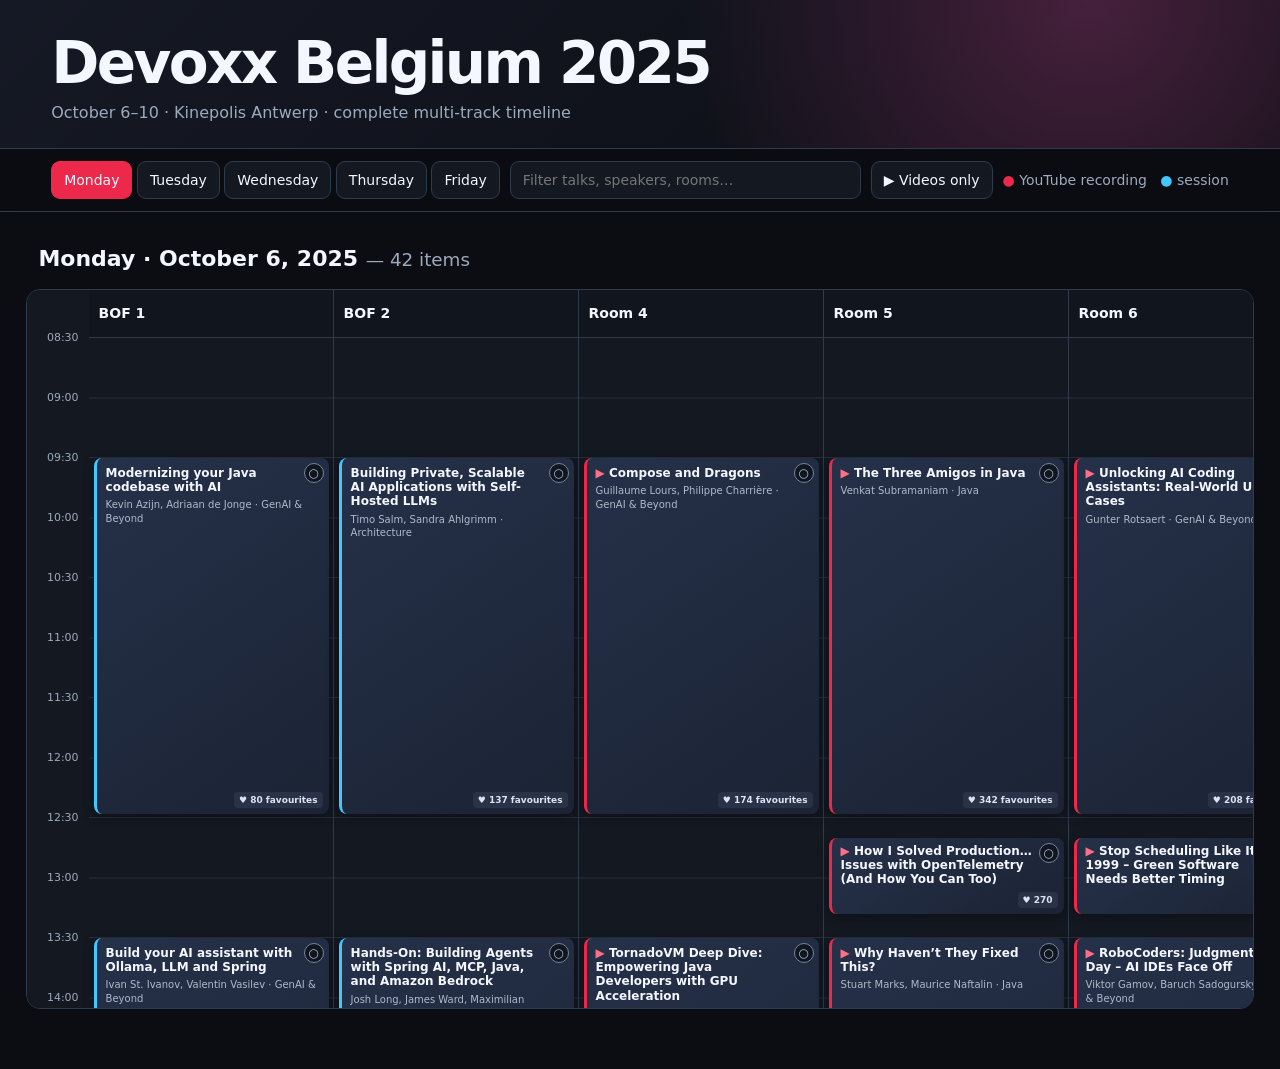
==== commit cbf542c9: "Position favourite badge on schedule cards" ====
--- a/devoxx-belgium-2025-schedule.html
+++ b/devoxx-belgium-2025-schedule.html
@@ -2,7 +2,7 @@
 <html lang="en"><head><meta charset="utf-8"><meta name="viewport" content="width=device-width,initial-scale=1">
 <title>Devoxx Belgium 2025 — Full schedule</title>
 <style>
-:root{--bg:#0b0d12;--panel:#141821;--card:#1b2130;--ink:#f4f7ff;--muted:#9da9bd;--line:#303a4d;--red:#ec294b;--blue:#42c7ff;--hour:120px;--lane:245px}*{box-sizing:border-box}body{margin:0;background:var(--bg);color:var(--ink);font:14px/1.35 Inter,ui-sans-serif,system-ui,sans-serif}header{padding:34px clamp(18px,4vw,60px) 24px;background:radial-gradient(circle at 85% 0,#46203c 0,transparent 37%),linear-gradient(135deg,#151925,#0b0d12);border-bottom:1px solid var(--line)}h1{font-size:clamp(30px,5vw,58px);line-height:1;margin:0 0 10px;letter-spacing:-.045em}header p{color:var(--muted);font-size:16px;margin:0}.controls{position:sticky;top:0;z-index:20;display:flex;gap:10px;align-items:center;flex-wrap:wrap;padding:12px clamp(18px,4vw,60px);background:#0b0d12ed;border-bottom:1px solid var(--line);backdrop-filter:blur(10px)}button,input{border:1px solid var(--line);border-radius:9px;background:var(--panel);color:var(--ink);padding:9px 12px;font:inherit}button{cursor:pointer}button.active{background:var(--red);border-color:var(--red)}input{min-width:250px;flex:1;max-width:430px}.legend{margin-left:auto;color:var(--muted)}main{padding:24px clamp(8px,2vw,28px) 60px}.day{display:none}.day.active{display:block}.day-head{margin:8px 0 15px clamp(10px,1vw,20px);font-size:22px}.scroller{overflow:auto;border:1px solid var(--line);border-radius:14px;background:var(--panel);max-height:calc(100vh - 180px)}.board{position:relative;min-width:max-content}.rooms{display:flex;position:sticky;top:0;z-index:8;margin-left:62px;height:48px;background:#11151e;border-bottom:1px solid var(--line)}.room{width:var(--lane);flex:none;padding:14px 10px;font-weight:700;border-right:1px solid var(--line)}.timegrid{position:relative;margin-left:62px}.lane{position:absolute;top:0;width:var(--lane);border-right:1px solid var(--line);background-image:repeating-linear-gradient(to bottom,transparent 0,transparent calc(var(--hour)/2 - 1px),#252d3d calc(var(--hour)/2),transparent calc(var(--hour)/2 + 1px),transparent calc(var(--hour) - 1px),#394358 var(--hour))}.tick{position:absolute;left:-62px;width:62px;color:var(--muted);font-size:11px;transform:translateY(-7px);padding-right:10px;text-align:right}.event{position:absolute;width:calc(var(--lane) - 10px);margin-left:5px;padding:8px 9px;border-radius:8px;background:linear-gradient(145deg,#253149,#1b2334);border-left:3px solid var(--blue);overflow:hidden;color:var(--ink);text-decoration:none;box-shadow:0 3px 12px #0005;transition:transform .15s,filter .15s,box-shadow .15s}.event:hover{transform:translateY(-1px);filter:brightness(1.15);z-index:5}.event.compact{padding-top:6px;padding-bottom:6px}.event.compact .title{display:-webkit-box;-webkit-box-orient:vertical;-webkit-line-clamp:1;line-clamp:1}.event.compact .meta{display:none}.event.compact .popularity{margin-top:3px;gap:8px;flex-wrap:nowrap}.event.compact .popularity>span{padding:0;background:transparent}.event.compact .metric-label{display:none}.event.compact:is(:hover,:focus-within){height:auto!important;min-height:112px;overflow:visible;z-index:12;filter:brightness(1.12);box-shadow:0 14px 30px #000c}.event.compact:is(:hover,:focus-within) .title{display:block;-webkit-line-clamp:unset;line-clamp:unset;padding-right:22px}.event.compact:is(:hover,:focus-within) .meta{display:block}.event.compact:is(:hover,:focus-within) .popularity{margin-top:5px;gap:7px;flex-wrap:wrap}.event.compact:is(:hover,:focus-within) .popularity>span{padding:2px 5px;background:#293246}.event.compact:is(:hover,:focus-within) .metric-label{display:inline}.event:not(.break){cursor:pointer}.event.video{border-left-color:var(--red)}.event.break{background:#171b23;border-left-color:#566075;color:var(--muted);box-shadow:none}.event .title{font-size:12px;font-weight:750;line-height:1.18;padding-right:22px}.event .meta{font-size:10px;color:#afbacb;margin-top:4px}.event .watch{color:#ff7088}.popularity{display:flex;gap:7px;flex-wrap:wrap;margin-top:5px;color:#dbe4f3;font-size:9px;font-weight:750}.popularity>span{padding:2px 5px;border-radius:4px;background:#293246}.team-rating{display:inline-block;margin-top:5px;padding:2px 5px;border-radius:4px;background:#293246;color:#dbe4f3;font-size:9px;font-weight:800}.team-rating.good{background:#176a47;color:#c8ffe4}.team-rating.great{background:#a46d0b;color:#fff3bd}.event.seen{opacity:.52;filter:saturate(.3)}.event.seen .title{text-decoration:line-through}.seen-toggle{position:absolute;right:5px;top:5px;width:20px;height:20px;padding:0;border-radius:50%;border:1px solid #77839a;background:#101620;color:#b8c3d6;font-size:12px;line-height:18px;z-index:2}.seen-toggle:hover,.event.seen .seen-toggle{background:#38b978;border-color:#38b978;color:#07140d}.empty{padding:60px;text-align:center;color:var(--muted)}dialog{width:min(720px,calc(100% - 28px));max-height:88vh;padding:0;border:1px solid var(--line);border-radius:16px;background:#151a24;color:var(--ink);box-shadow:0 25px 90px #000c}dialog::backdrop{background:#02040ac9;backdrop-filter:blur(4px)}.modal-image{display:block;width:100%;max-height:360px;object-fit:cover;background:#080a0e}.modal-body{padding:24px}.modal-head{display:flex;align-items:flex-start;gap:18px}.modal-head h2{margin:0;font-size:24px;line-height:1.15}.modal-close{flex:none;margin-left:auto;width:34px;height:34px;padding:0;font-size:22px;line-height:30px}.modal-meta{margin:9px 0 20px;color:var(--muted)}.modal-description{font-size:15px;line-height:1.65}.modal-description p{margin:0 0 12px}.modal-description ul{padding-left:22px}.modal-actions{display:flex;gap:10px;margin-top:24px}.youtube-button{display:inline-block;padding:10px 15px;border-radius:9px;background:var(--red);color:#fff;font-weight:750;text-decoration:none}.youtube-button:hover{filter:brightness(1.12)}@media(max-width:700px){:root{--lane:210px}.legend{display:none}.controls{padding:9px}.scroller{max-height:calc(100vh - 160px)}}
+:root{--bg:#0b0d12;--panel:#141821;--card:#1b2130;--ink:#f4f7ff;--muted:#9da9bd;--line:#303a4d;--red:#ec294b;--blue:#42c7ff;--hour:120px;--lane:245px}*{box-sizing:border-box}body{margin:0;background:var(--bg);color:var(--ink);font:14px/1.35 Inter,ui-sans-serif,system-ui,sans-serif}header{padding:34px clamp(18px,4vw,60px) 24px;background:radial-gradient(circle at 85% 0,#46203c 0,transparent 37%),linear-gradient(135deg,#151925,#0b0d12);border-bottom:1px solid var(--line)}h1{font-size:clamp(30px,5vw,58px);line-height:1;margin:0 0 10px;letter-spacing:-.045em}header p{color:var(--muted);font-size:16px;margin:0}.controls{position:sticky;top:0;z-index:20;display:flex;gap:10px;align-items:center;flex-wrap:wrap;padding:12px clamp(18px,4vw,60px);background:#0b0d12ed;border-bottom:1px solid var(--line);backdrop-filter:blur(10px)}button,input{border:1px solid var(--line);border-radius:9px;background:var(--panel);color:var(--ink);padding:9px 12px;font:inherit}button{cursor:pointer}button.active{background:var(--red);border-color:var(--red)}input{min-width:250px;flex:1;max-width:430px}.legend{margin-left:auto;color:var(--muted)}main{padding:24px clamp(8px,2vw,28px) 60px}.day{display:none}.day.active{display:block}.day-head{margin:8px 0 15px clamp(10px,1vw,20px);font-size:22px}.scroller{overflow:auto;border:1px solid var(--line);border-radius:14px;background:var(--panel);max-height:calc(100vh - 180px)}.board{position:relative;min-width:max-content}.rooms{display:flex;position:sticky;top:0;z-index:8;margin-left:62px;height:48px;background:#11151e;border-bottom:1px solid var(--line)}.room{width:var(--lane);flex:none;padding:14px 10px;font-weight:700;border-right:1px solid var(--line)}.timegrid{position:relative;margin-left:62px}.lane{position:absolute;top:0;width:var(--lane);border-right:1px solid var(--line);background-image:repeating-linear-gradient(to bottom,transparent 0,transparent calc(var(--hour)/2 - 1px),#252d3d calc(var(--hour)/2),transparent calc(var(--hour)/2 + 1px),transparent calc(var(--hour) - 1px),#394358 var(--hour))}.tick{position:absolute;left:-62px;width:62px;color:var(--muted);font-size:11px;transform:translateY(-7px);padding-right:10px;text-align:right}.event{position:absolute;width:calc(var(--lane) - 10px);margin-left:5px;padding:8px 9px;border-radius:8px;background:linear-gradient(145deg,#253149,#1b2334);border-left:3px solid var(--blue);overflow:hidden;color:var(--ink);text-decoration:none;box-shadow:0 3px 12px #0005;transition:transform .15s,filter .15s,box-shadow .15s}.event:hover{transform:translateY(-1px);filter:brightness(1.15);z-index:5}.event.compact{padding-top:6px;padding-bottom:6px}.event.compact .title{display:-webkit-box;-webkit-box-orient:vertical;-webkit-line-clamp:1;line-clamp:1}.event.compact .meta{display:none}.event.compact .popularity{flex-wrap:nowrap}.event.compact .metric-label{display:none}.event.compact:is(:hover,:focus-within){height:auto!important;min-height:112px;overflow:visible;z-index:12;filter:brightness(1.12);box-shadow:0 14px 30px #000c}.event.compact:is(:hover,:focus-within) .title{display:block;-webkit-line-clamp:unset;line-clamp:unset;padding-right:22px}.event.compact:is(:hover,:focus-within) .meta{display:block}.event.compact:is(:hover,:focus-within) .popularity{flex-wrap:wrap}.event.compact:is(:hover,:focus-within) .metric-label{display:inline}.event:not(.break){cursor:pointer}.event.video{border-left-color:var(--red)}.event.break{background:#171b23;border-left-color:#566075;color:var(--muted);box-shadow:none}.event .title{font-size:12px;font-weight:750;line-height:1.18;padding-right:22px}.event .meta{font-size:10px;color:#afbacb;margin-top:4px}.event .watch{color:#ff7088}.popularity{position:absolute;right:6px;bottom:6px;display:flex;gap:7px;flex-wrap:wrap;color:#dbe4f3;font-size:9px;font-weight:750}.popularity>span{padding:2px 5px;border-radius:4px;background:#293246}.team-rating{display:inline-block;margin-top:5px;padding:2px 5px;border-radius:4px;background:#293246;color:#dbe4f3;font-size:9px;font-weight:800}.team-rating.good{background:#176a47;color:#c8ffe4}.team-rating.great{background:#a46d0b;color:#fff3bd}.event.seen{opacity:.52;filter:saturate(.3)}.event.seen .title{text-decoration:line-through}.seen-toggle{position:absolute;right:5px;top:5px;width:20px;height:20px;padding:0;border-radius:50%;border:1px solid #77839a;background:#101620;color:#b8c3d6;font-size:12px;line-height:18px;z-index:2}.seen-toggle:hover,.event.seen .seen-toggle{background:#38b978;border-color:#38b978;color:#07140d}.empty{padding:60px;text-align:center;color:var(--muted)}dialog{width:min(720px,calc(100% - 28px));max-height:88vh;padding:0;border:1px solid var(--line);border-radius:16px;background:#151a24;color:var(--ink);box-shadow:0 25px 90px #000c}dialog::backdrop{background:#02040ac9;backdrop-filter:blur(4px)}.modal-image{display:block;width:100%;max-height:360px;object-fit:cover;background:#080a0e}.modal-body{padding:24px}.modal-head{display:flex;align-items:flex-start;gap:18px}.modal-head h2{margin:0;font-size:24px;line-height:1.15}.modal-close{flex:none;margin-left:auto;width:34px;height:34px;padding:0;font-size:22px;line-height:30px}.modal-meta{margin:9px 0 20px;color:var(--muted)}.modal-description{font-size:15px;line-height:1.65}.modal-description p{margin:0 0 12px}.modal-description ul{padding-left:22px}.modal-actions{display:flex;gap:10px;margin-top:24px}.youtube-button{display:inline-block;padding:10px 15px;border-radius:9px;background:var(--red);color:#fff;font-weight:750;text-decoration:none}.youtube-button:hover{filter:brightness(1.12)}@media(max-width:700px){:root{--lane:210px}.legend{display:none}.controls{padding:9px}.scroller{max-height:calc(100vh - 160px)}}
 </style></head><body>
 <header><h1>Devoxx Belgium 2025</h1><p>October 6–10 · Kinepolis Antwerp · complete multi-track timeline</p></header>
 <div class="controls"><div id="tabs"></div><input id="search" type="search" placeholder="Filter talks, speakers, rooms…"><button id="videoOnly">▶ Videos only</button><span class="legend"><b style="color:#ec294b">●</b> YouTube recording &nbsp; <b style="color:#42c7ff">●</b> session</span></div>
